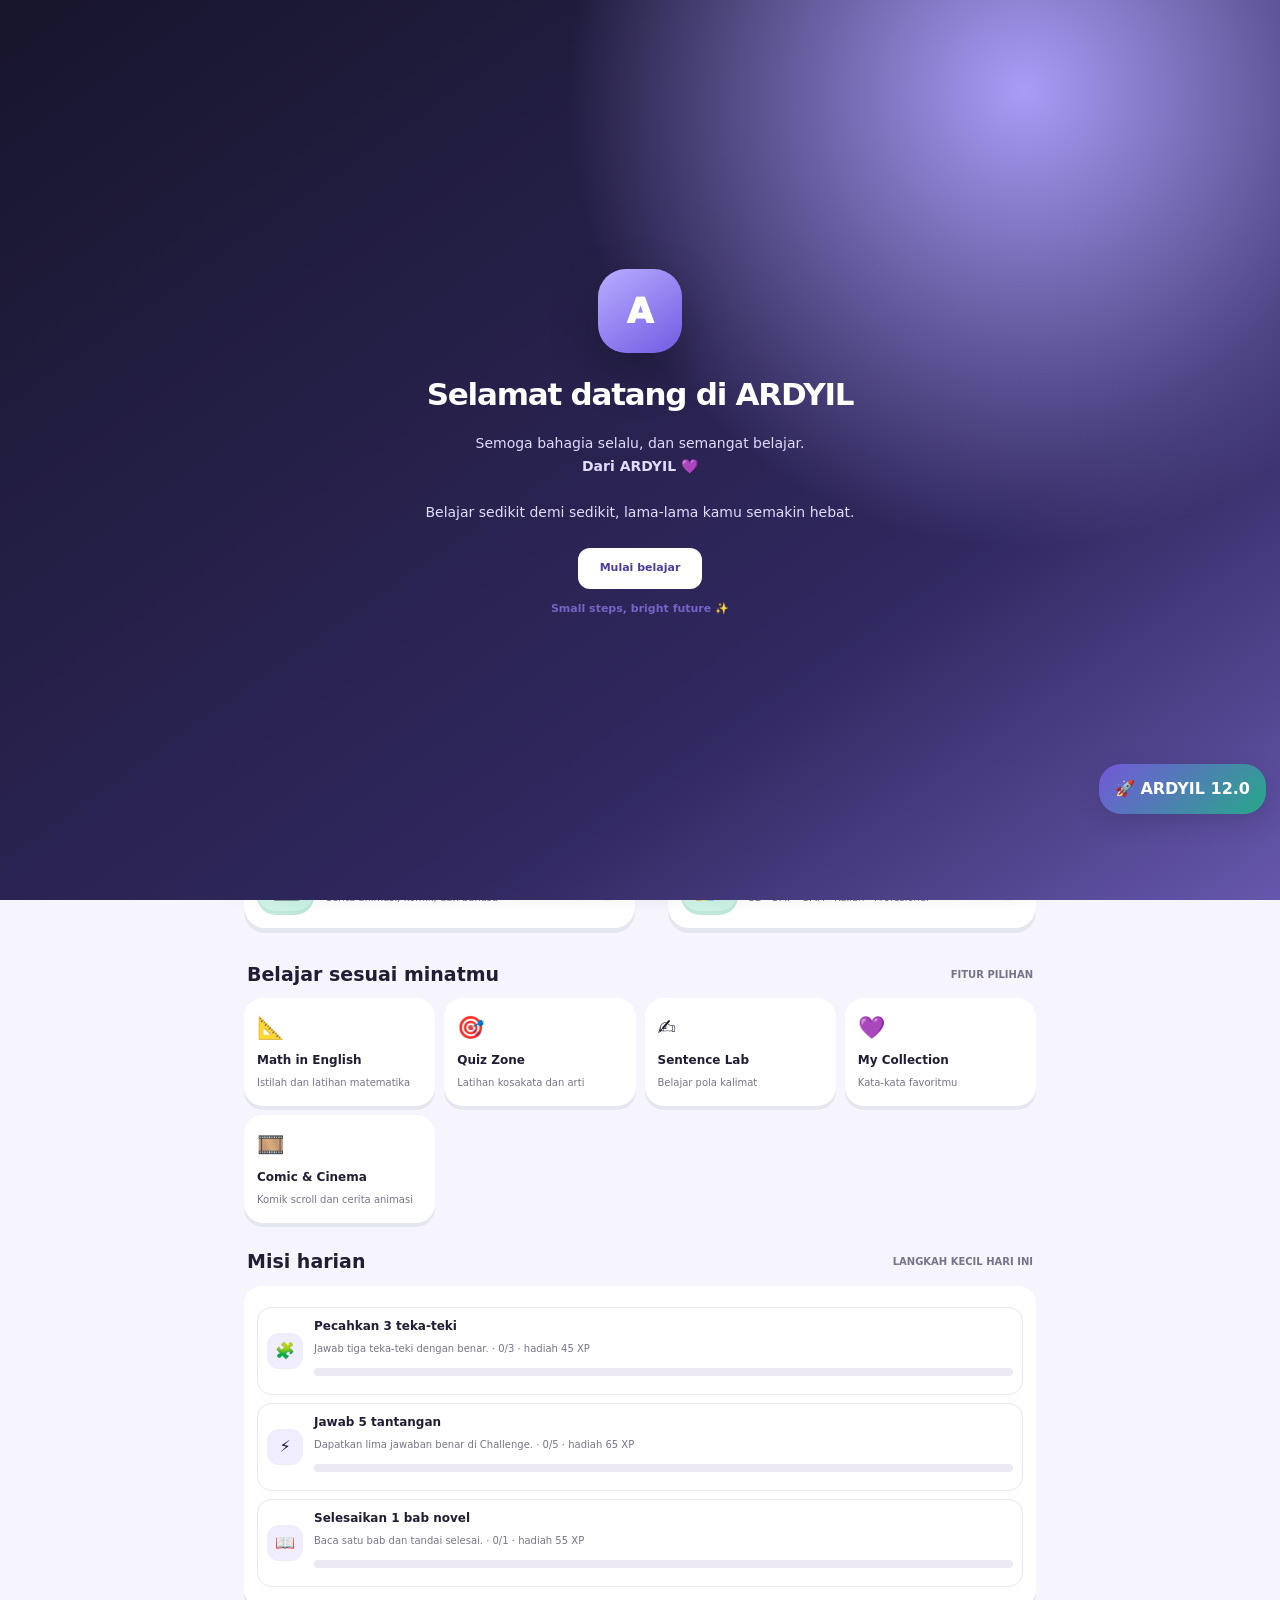
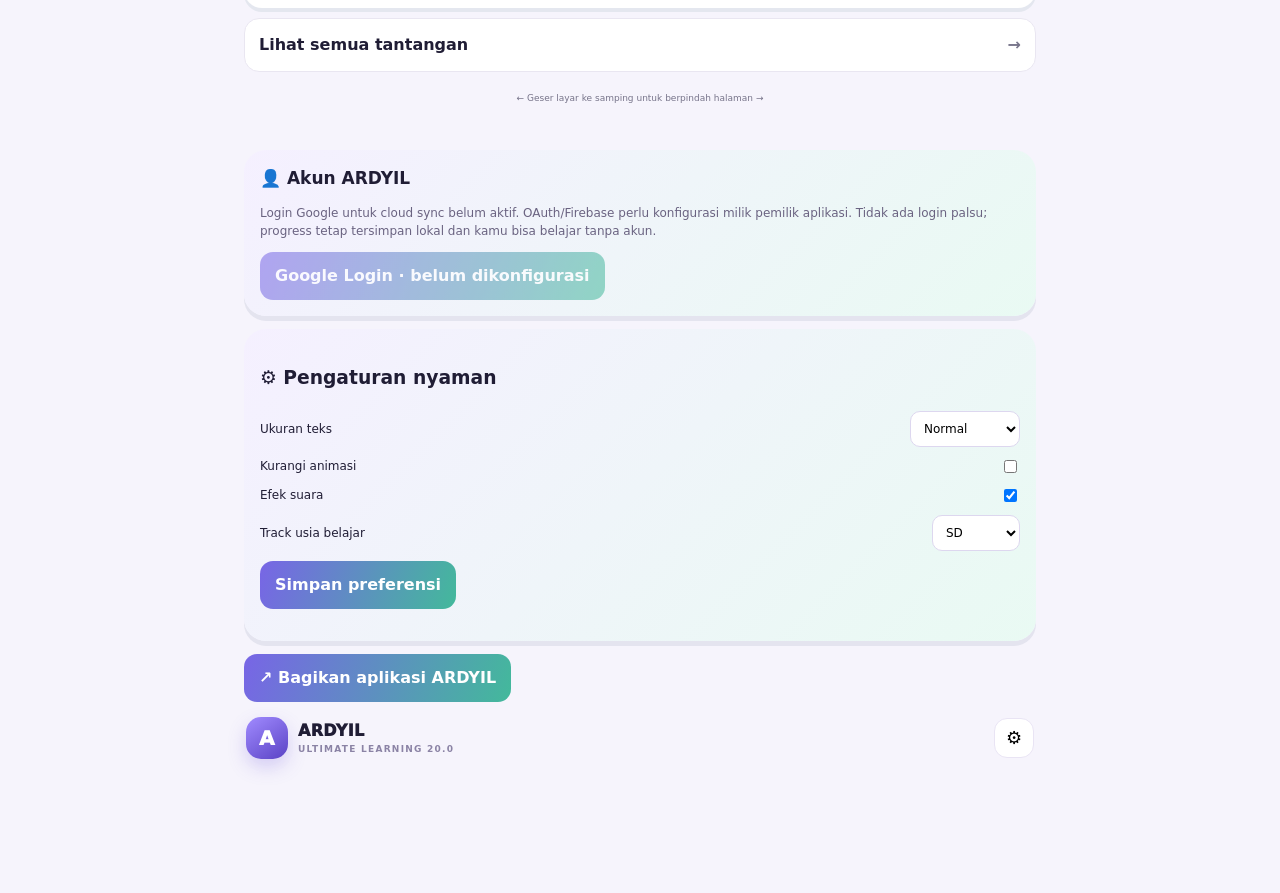
==== index.html @ 48d68d8d "Redesign ARDYIL as unified version 20 dashboard" ====
<!doctype html>
<html lang="id">
<head>
<meta charset="utf-8">
<meta name="viewport" content="width=device-width, initial-scale=1, viewport-fit=cover">
<meta name="theme-color" content="#17152b">
<meta name="description" content="Kamus Inggris-Indonesia offline dengan pencarian pintar, audio, izin mikrofon, terjemahan lokal, kuis, favorit, dan pola kalimat.">
<title>ARDYIL English Dictionary 4.1 — Learn, Play, Explore</title>
<style>
:root{--ink:#201d35;--muted:#77748a;--paper:#f7f6fb;--card:#fff;--line:#e9e6f1;--violet:#6f5be8;--violet2:#927cff;--mint:#49b99b;--rose:#ef8ca6;--navy:#17152b;--soft:#f0edff;--shadow:0 14px 40px rgba(39,31,79,.08);--radius:22px}
*{box-sizing:border-box}html{scroll-behavior:smooth}body{margin:0;background:var(--paper);color:var(--ink);font-family:Inter,ui-sans-serif,system-ui,-apple-system,"Segoe UI",Roboto,Arial,sans-serif;line-height:1.5}button,input,select,textarea{font:inherit}button{cursor:pointer}button:focus-visible,input:focus-visible,select:focus-visible,textarea:focus-visible{outline:3px solid rgba(111,91,232,.25);outline-offset:2px}.shell{max-width:1100px;margin:0 auto;padding:0 18px 48px}.topbar{display:flex;align-items:center;justify-content:space-between;padding:18px 0 15px;gap:12px}.brand{display:flex;align-items:center;gap:11px;min-width:0}.brandmark{width:42px;height:42px;border-radius:15px;background:linear-gradient(145deg,#8d7aff,#5b48d2);color:#fff;display:grid;place-items:center;font-size:21px;font-weight:900;box-shadow:0 8px 20px rgba(111,91,232,.26)}.brandname{font-weight:850;letter-spacing:.02em;font-size:15px}.brandtag{color:var(--muted);font-size:11px;letter-spacing:.08em;text-transform:uppercase}.top-actions{display:flex;align-items:center;gap:8px}.offline-pill{display:flex;align-items:center;gap:7px;border:1px solid #cdebe2;background:#effbf7;color:#287b65;border-radius:99px;padding:7px 10px;font-size:11px;font-weight:750;white-space:nowrap}.dot{width:7px;height:7px;border-radius:50%;background:#43b991;box-shadow:0 0 0 3px rgba(67,185,145,.12)}.iconbtn{width:39px;height:39px;border:1px solid var(--line);background:#fff;border-radius:13px;color:var(--ink);font-size:18px}
.hero{position:relative;overflow:hidden;border-radius:28px;padding:26px 26px 24px;background:radial-gradient(circle at 90% 12%,rgba(170,151,255,.55),transparent 29%),linear-gradient(120deg,#1a1833 0%,#282052 65%,#463a88 100%);color:#fff;box-shadow:0 18px 38px rgba(40,31,88,.16)}.hero:after{content:"Aa";position:absolute;right:5%;bottom:-43px;font-weight:900;font-size:180px;color:rgba(255,255,255,.055);letter-spacing:-.1em;pointer-events:none}.hero-kicker{display:inline-flex;gap:8px;align-items:center;padding:6px 10px;border-radius:99px;border:1px solid rgba(255,255,255,.18);background:rgba(255,255,255,.08);font-size:10px;font-weight:800;letter-spacing:.12em;text-transform:uppercase;color:#e3ddff}.hero h1{font-size:clamp(27px,5vw,42px);line-height:1.12;letter-spacing:-.04em;margin:14px 0 9px;max-width:620px}.hero p{margin:0;color:#d8d4ef;max-width:590px;font-size:14px}.hero-stats{display:flex;flex-wrap:wrap;gap:9px;margin-top:20px;position:relative;z-index:1}.hero-stat{padding:8px 11px;border-radius:12px;background:rgba(255,255,255,.09);border:1px solid rgba(255,255,255,.11);font-size:11px;color:#eeeaff}.hero-stat b{font-size:14px;color:white;margin-right:4px}
.tabs{display:flex;gap:7px;overflow:auto;padding:16px 0 11px;scrollbar-width:none;position:sticky;top:0;background:rgba(247,246,251,.94);backdrop-filter:blur(12px);z-index:5}.tabs::-webkit-scrollbar{display:none}.tab{border:1px solid transparent;border-radius:13px;padding:10px 14px;background:transparent;color:var(--muted);font-size:12px;font-weight:750;white-space:nowrap}.tab.active{background:#fff;color:var(--violet);border-color:var(--line);box-shadow:0 5px 16px rgba(39,31,79,.06)}.tab .tabico{font-size:15px;margin-right:6px}
.panel{display:none}.panel.active{display:block}.search-panel{background:var(--card);border:1px solid var(--line);border-radius:20px;padding:15px;box-shadow:var(--shadow)}.searchbar{display:flex;align-items:center;gap:10px;border:1px solid #ddd8ef;background:#fbfaff;border-radius:15px;padding:0 13px;min-height:54px}.searchbar .magnify{font-size:18px;color:var(--violet)}.searchbar input{flex:1;min-width:0;border:0;background:transparent;outline:0;color:var(--ink);font-size:15px}.searchbar input::placeholder{color:#a6a2b6}.clearbtn{border:0;background:#eeebf8;color:#706b83;border-radius:9px;width:28px;height:28px;font-size:17px}.quick-label{font-size:10px;color:var(--muted);font-weight:800;text-transform:uppercase;letter-spacing:.11em;margin:13px 0 8px}.quickchips{display:flex;flex-wrap:wrap;gap:7px}.quickchip{border:1px solid #e8e3f4;background:#faf9ff;color:#554b82;border-radius:99px;padding:7px 11px;font-size:11px;font-weight:700}.filterline{display:grid;grid-template-columns:1fr 1fr;gap:9px;margin-top:13px}.field{display:flex;flex-direction:column;gap:5px}.field label{font-size:10px;font-weight:800;color:var(--muted);letter-spacing:.08em;text-transform:uppercase}.field select,.field input{width:100%;min-width:0;border:1px solid var(--line);border-radius:12px;padding:10px 11px;background:#fff;color:var(--ink);font-size:12px}.alphabet{display:flex;gap:5px;overflow:auto;padding:13px 0 4px;scrollbar-width:none}.alphabet::-webkit-scrollbar{display:none}.letter{flex:0 0 auto;min-width:29px;height:31px;border:1px solid var(--line);border-radius:9px;background:#fff;color:#77748a;font-size:11px;font-weight:800}.letter.active{background:var(--violet);color:#fff;border-color:var(--violet);box-shadow:0 4px 10px rgba(111,91,232,.2)}.result-head{display:flex;align-items:center;justify-content:space-between;gap:10px;margin:18px 1px 10px}.result-title{font-size:14px;font-weight:850}.result-count{font-size:11px;color:var(--muted);background:#eeedf4;border-radius:99px;padding:5px 9px;white-space:nowrap}.results{display:grid;grid-template-columns:1fr 1fr;gap:11px}.entry{background:var(--card);border:1px solid var(--line);border-radius:18px;padding:15px;box-shadow:0 6px 18px rgba(39,31,79,.035);min-width:0;display:flex;flex-direction:column;gap:9px}.entry-top{display:flex;align-items:flex-start;justify-content:space-between;gap:8px}.entry-en{font-size:16px;font-weight:850;line-height:1.28;letter-spacing:-.02em;overflow-wrap:anywhere}.entry-id{font-size:13px;color:#655f77;line-height:1.45}.entry-tag{font-size:10px;color:#766da0;background:#f1effb;border-radius:7px;padding:4px 7px;width:max-content;max-width:100%;font-weight:750}.entry-actions{display:flex;gap:7px;margin-top:auto;padding-top:4px}.smallbtn{border:1px solid var(--line);background:#fff;color:#5d5870;border-radius:10px;padding:7px 9px;font-size:10px;font-weight:750}.smallbtn.primary{background:var(--soft);color:var(--violet);border-color:#e4defe}.smallbtn.saved{color:#d65b84;background:#fff3f7;border-color:#f6d9e3}.variant-list{display:grid;gap:6px;padding:9px;background:#faf9ff;border-radius:12px}.variant-row{display:flex;align-items:flex-start;justify-content:space-between;gap:8px;font-size:11px}.variant-row span{color:#6d6682;flex:1}.variant-row b{font-weight:750;color:#39334d;display:block}.variant-row button{flex:0 0 auto;border:0;border-radius:8px;padding:5px 7px;color:var(--violet);background:#eeebff;font-size:10px;font-weight:750}.empty{background:#fff;border:1px dashed #d9d4e8;border-radius:18px;padding:26px 18px;text-align:center;color:var(--muted);font-size:13px;grid-column:1/-1}.more-wrap{text-align:center;margin:14px}.morebtn{border:1px solid #ded9ee;background:#fff;color:var(--violet);border-radius:12px;padding:10px 18px;font-size:12px;font-weight:800}
.section-title{font-size:20px;letter-spacing:-.03em;margin:5px 0 5px}.section-sub{font-size:12px;color:var(--muted);margin:0 0 16px}.practice-grid{display:grid;grid-template-columns:1.15fr .85fr;gap:13px}.practice-card,.sidecard,.pattern-card{background:#fff;border:1px solid var(--line);border-radius:20px;padding:18px;box-shadow:var(--shadow)}.practice-card h3,.sidecard h3{font-size:15px;margin:0 0 4px}.practice-card p,.sidecard p{font-size:11px;color:var(--muted);margin:0 0 13px}.practice-input{width:100%;border:1px solid #ddd8ef;border-radius:14px;padding:14px;min-height:120px;resize:vertical;color:var(--ink);background:#fcfbff;font-size:16px;line-height:1.55}.translation-box{margin-top:10px;background:#f1fbf7;border:1px solid #d7f0e7;border-radius:13px;padding:11px 13px}.translation-box small{display:block;color:#548b7b;text-transform:uppercase;font-size:9px;font-weight:850;letter-spacing:.1em;margin-bottom:4px}.translation-box strong{font-size:13px;color:#286a58}.translation-note{font-size:10px;color:#708e85;margin-top:4px}.audio-actions{display:flex;flex-wrap:wrap;gap:8px;margin-top:13px}.actionbtn{border:0;background:#eeeaff;color:#5947ce;border-radius:12px;padding:10px 13px;font-size:11px;font-weight:850}.actionbtn.dark{background:var(--navy);color:#fff}.actionbtn.soft{background:#f4f2f8;color:#625e72}.actionbtn:disabled{opacity:.45;cursor:not-allowed}.rate-control{margin-top:15px}.rate-control label{display:flex;justify-content:space-between;font-size:10px;color:var(--muted);font-weight:750}.rate-control input{width:100%;accent-color:var(--violet)}.sidecard{background:linear-gradient(145deg,#fff,#f5f2ff)}.sidecard .note{font-size:11px;color:#6d6682;line-height:1.55;background:#eeebff;border-radius:12px;padding:11px;margin-top:12px}.record-state{font-size:10px;color:var(--muted);margin-top:9px;min-height:16px}.record-player{width:100%;margin-top:9px;display:none}.record-download{display:none;margin-top:8px;font-size:11px;color:var(--violet);font-weight:800;text-decoration:none}.settings-inline{margin-top:13px;border:1px solid var(--line);border-radius:13px;padding:10px;background:#fff}.settings-inline label{display:block;font-size:10px;color:var(--muted);font-weight:800;margin-bottom:6px}.settings-inline select{width:100%;border:1px solid var(--line);border-radius:10px;padding:9px;background:#fff;font-size:11px;color:var(--ink)}
.fav-toolbar{display:flex;align-items:center;justify-content:space-between;gap:10px;margin-bottom:12px}.fav-toolbar p{color:var(--muted);font-size:11px;margin:0}.fav-clear{border:1px solid #f1d8e2;color:#c85d81;background:#fff5f8;border-radius:10px;padding:8px 10px;font-size:10px;font-weight:800}.patterns{display:grid;grid-template-columns:repeat(2,1fr);gap:11px}.pattern-card{padding:17px}.pattern-number{font-size:10px;color:var(--violet);font-weight:900;letter-spacing:.1em}.pattern-formula{font-size:15px;font-weight:850;margin:7px 0;color:var(--ink)}.pattern-example{font-size:14px;font-weight:750;color:#51449d}.pattern-meaning{font-size:12px;color:#6b657d;margin-top:4px}.pattern-hint{font-size:10px;color:#9a95a8;margin-top:9px}.pattern-actions{display:flex;gap:7px;flex-wrap:wrap;margin-top:12px}
.footer{border-top:1px solid var(--line);margin-top:28px;padding:17px 2px 0;display:flex;justify-content:space-between;gap:15px;color:#9691a5;font-size:10px}.footer b{color:#6f6888;letter-spacing:.08em}.modal-back{position:fixed;inset:0;background:rgba(20,18,40,.52);display:none;align-items:flex-end;justify-content:center;padding:15px;z-index:20}.modal-back.show{display:flex}.modal{width:min(500px,100%);background:#fff;border-radius:22px;padding:20px;box-shadow:0 20px 70px rgba(0,0,0,.25)}.modal-head{display:flex;justify-content:space-between;align-items:center;margin-bottom:12px}.modal h3{margin:0;font-size:16px}.modal p{font-size:11px;color:var(--muted);margin:0 0 12px}.modal .field{margin-top:12px}.modal .field select{padding:12px}.modal-close{border:0;background:#f2f0f8;border-radius:9px;width:31px;height:31px;font-size:17px;color:#615b73}.modal-note{background:#f5f3ff;border-radius:12px;padding:12px;margin-top:13px;color:#6c6489;font-size:10px;line-height:1.55}.toast{position:fixed;left:50%;bottom:18px;transform:translate(-50%,20px);opacity:0;pointer-events:none;background:#24213b;color:#fff;border-radius:99px;padding:10px 15px;font-size:11px;font-weight:750;z-index:50;transition:.22s;max-width:90%;text-align:center}.toast.show{opacity:1;transform:translate(-50%,0)}
@media(max-width:720px){.shell{padding:0 13px 34px}.topbar{padding-top:13px}.brandmark{width:38px;height:38px}.hero{padding:22px 19px;border-radius:23px}.hero p{font-size:12px}.hero-stat{font-size:10px}.tabs{margin:0 -2px}.tab{padding:9px 11px}.results{grid-template-columns:1fr}.entry{padding:14px}.practice-grid{grid-template-columns:1fr}.patterns{grid-template-columns:1fr}.filterline{grid-template-columns:1fr 1fr}.section-title{font-size:19px}.footer{flex-direction:column;gap:5px}}
@media(min-width:900px){.hero{padding:32px 34px}.results{grid-template-columns:repeat(3,1fr)}.entry{min-height:205px}}
</style>

<style>
:root{--violet:#7057e8;--mint:#3cae91;--rose:#e783a4}
body{background:radial-gradient(ellipse at 4% 8%,rgba(174,159,255,.10),transparent 28%),radial-gradient(ellipse at 96% 40%,rgba(103,218,190,.08),transparent 24%),var(--paper)}
.hero{animation:heroFloat 8s ease-in-out infinite alternate}
@keyframes heroFloat{from{background-position:0 0}to{background-position:100% 60%}}
.entry,.practice-card,.sidecard,.search-panel,.quiz-box{animation:riseIn .32s ease both}
@keyframes riseIn{from{opacity:0;transform:translateY(7px)}to{opacity:1;transform:translateY(0)}}
.entry{transition:transform .18s ease,box-shadow .18s ease,border-color .18s ease}.entry:active{transform:scale(.99)}
.quickchip:active,.actionbtn:active,.tab:active{transform:scale(.97)}
.mic-permission{padding:12px;border:1px solid #e6e0f5;background:linear-gradient(135deg,#fbfaff,#f3f0ff);border-radius:15px;margin-top:11px}
.mic-top{display:flex;align-items:center;gap:10px}.mic-icon{width:38px;height:38px;display:grid;place-items:center;border-radius:13px;background:#e9e3ff;font-size:20px}.mic-top b{display:block;font-size:12px}.mic-top small{display:block;color:var(--muted);font-size:10px;margin-top:2px}
.mic-help{margin-top:10px;padding:11px;border-radius:12px;background:#fff6ed;border:1px solid #f4dfc8;color:#80542b;font-size:11px;line-height:1.55}.mic-help[hidden]{display:none}.mic-help ol{margin:6px 0 0;padding-left:18px}
.checkline{display:flex!important;align-items:center;gap:8px;margin-top:10px!important;font-size:10px!important;color:#625b77!important;font-weight:700!important}.checkline input{accent-color:var(--violet)}
.search-fallback{grid-column:1/-1;border:1px dashed #d8d0ee;background:linear-gradient(135deg,#fff,#f7f4ff);border-radius:18px;padding:18px;box-shadow:var(--shadow)}.search-fallback h3{margin:0 0 5px;font-size:16px}.search-fallback p{margin:0 0 12px;color:var(--muted);font-size:12px}.custom-meaning{display:flex;gap:8px;flex-wrap:wrap}.custom-meaning input{flex:1;min-width:160px;border:1px solid #ddd8ef;border-radius:11px;padding:10px 12px;background:white;color:var(--ink)}
.match-note{font-size:10px;color:#6f6890;background:#f3f0ff;padding:7px 9px;border-radius:9px}.entry-alias{font-size:10px;color:#8a849d}
.quiz-wrap{max-width:720px;margin:0 auto}.quiz-box{background:white;border:1px solid var(--line);border-radius:22px;padding:20px;box-shadow:var(--shadow)}.quiz-top{display:flex;align-items:center;justify-content:space-between;gap:8px}.quiz-badge{font-size:10px;font-weight:850;color:#6b58d9;background:#f0edff;border-radius:99px;padding:7px 10px}.quiz-progress{height:7px;background:#eeebf4;border-radius:99px;overflow:hidden;margin:14px 0 20px}.quiz-progress span{display:block;height:100%;width:0;background:linear-gradient(90deg,#725de9,#5bc7a9);border-radius:99px;transition:width .3s}.quiz-question{font-size:clamp(23px,5vw,34px);font-weight:900;letter-spacing:-.04em;margin:8px 0}.quiz-sub{font-size:12px;color:var(--muted)}.quiz-options{display:grid;grid-template-columns:1fr 1fr;gap:9px;margin-top:18px}.quiz-option{border:1px solid var(--line);background:#fbfaff;border-radius:13px;padding:13px;text-align:left;font-size:12px;font-weight:750;color:var(--ink);min-height:50px}.quiz-option.correct{background:#eaf9f3;border-color:#85d5b7;color:#236d55}.quiz-option.wrong{background:#fff0f3;border-color:#f0a2b4;color:#9c3d58}.quiz-option:disabled{cursor:default;opacity:1}.quiz-feedback{margin-top:13px;padding:11px 12px;border-radius:12px;background:#f2f9f6;color:#356f5d;font-size:12px;min-height:20px}.quiz-actions{display:flex;justify-content:space-between;gap:8px;margin-top:15px}.quiz-score{font-size:40px;font-weight:900;letter-spacing:-.05em;color:var(--violet)}
@media(max-width:700px){.results{grid-template-columns:1fr}.practice-grid{grid-template-columns:1fr}.quiz-options{grid-template-columns:1fr}.hero{padding:23px 20px}.shell{padding-left:13px;padding-right:13px}}
@media(prefers-reduced-motion:reduce){*,*::before,*::after{animation-duration:.01ms!important;animation-iteration-count:1!important;scroll-behavior:auto!important;transition-duration:.01ms!important}}
</style>

</head>
<body>
<div class="shell">
<header class="topbar">
 <div class="brand"><div class="brandmark">A</div><div><div class="brandname">ARDYIL ENGLISH DICTIONARY</div><div class="brandtag">Learn • Listen • Speak</div></div></div>
 <div class="top-actions"><span class="offline-pill"><i class="dot"></i> DATA OFFLINE</span><button class="iconbtn" id="openSettings" aria-label="Pengaturan audio" title="Pengaturan audio">⚙</button></div>
</header>
<section class="hero">
 <div class="hero-kicker">✦ Kamus Inggris – Indonesia</div>
 <h1>Dari tahu arti,<br> sampai berani bicara.</h1>
 <p>Cari kosakata, pahami terjemahannya, dengarkan pelafalannya, lalu latih kalimat dengan suara yang bisa kamu pilih.</p>
 <div class="hero-stats"><span class="hero-stat"><b>4.000</b> entri</span><span class="hero-stat"><b>40</b> kategori</span><span class="hero-stat"><b>A–Z</b> pencarian</span><span class="hero-stat"><b>🔊</b> audio pelafalan</span></div>
</section>
<nav class="tabs" aria-label="Navigasi aplikasi">
 <button class="tab active" data-tab="dictionary"><span class="tabico">⌕</span>Kamus</button>
 <button class="tab" data-tab="practice"><span class="tabico">🎙</span>Latihan Bicara</button>
 <button class="tab" data-tab="favorites"><span class="tabico">♡</span>Favorit</button>
 <button class="tab" data-tab="quiz"><span class="tabico">✦</span>Kuis</button>
 <button class="tab" data-tab="patterns"><span class="tabico">▦</span>Pola Kalimat</button>
</nav>
<main>

<style id="ardyil20-unified-style">
:root{--v20-bg:#f6f4fc;--v20-ink:#211d39;--v20-muted:#77718e;--v20-violet:#7058dc;--v20-line:#e9e4f4}
html,body{background:var(--v20-bg)!important}
body{padding-bottom:86px!important}
.shell{max-width:820px!important;padding:0 14px 35px!important}
.shell>.topbar,.shell>.hero,.shell>nav.tabs,.shell>.footer{display:none!important}
#ardyil20-header{display:flex;align-items:center;justify-content:space-between;padding:15px 2px 13px;position:sticky;top:0;z-index:15;background:rgba(246,244,252,.94);backdrop-filter:blur(14px)}
.v20-brand{display:flex;align-items:center;gap:10px;font-weight:950;letter-spacing:.02em}
.v20-logo{height:42px;width:42px;border-radius:15px;display:grid;place-items:center;color:white;font-size:20px;background:linear-gradient(145deg,#a18bff,#5a43c5);box-shadow:0 8px 18px #7058dc40}
.v20-tag{font-size:9px;letter-spacing:.14em;color:#8b83a5;font-weight:850}
.v20-icon{border:1px solid var(--v20-line);background:#fff;border-radius:13px;width:40px;height:40px;font-size:18px}
#v20-home,#v20-academy,#v20-profile{display:none}
.v20-welcome{border-radius:25px;padding:23px 21px;color:white;background:radial-gradient(circle at 90% 5%,#aa96ff88,transparent 34%),linear-gradient(125deg,#1d1939,#493b91);box-shadow:0 16px 35px #30245e24;overflow:hidden;position:relative}
.v20-eyebrow{font-size:10px;font-weight:850;letter-spacing:.14em;color:#ded6ff}
.v20-welcome h1{font-size:29px;line-height:1.13;margin:10px 0 8px;letter-spacing:-.04em}
.v20-welcome p{font-size:12px;color:#e0dcf5;margin:0;max-width:330px}
.v20-stats{display:flex;gap:8px;margin-top:17px;flex-wrap:wrap}
.v20-stat{border:1px solid #ffffff25;background:#ffffff13;border-radius:12px;padding:8px 10px;font-size:10px}
.v20-stat b{display:block;font-size:16px;color:white}
.v20-section-head{display:flex;align-items:end;justify-content:space-between;gap:8px;margin:22px 2px 10px}
.v20-section-head h2{font-size:17px;margin:0;letter-spacing:-.025em}
.v20-section-head span{font-size:10px;color:var(--v20-muted)}
.v20-grid{display:grid;grid-template-columns:repeat(2,minmax(0,1fr));gap:10px}
.v20-tile{border:1px solid var(--v20-line);border-radius:18px;background:#fff;padding:15px 13px;text-align:left;min-height:105px;box-shadow:0 6px 16px #33265b08;color:var(--v20-ink);display:flex;flex-direction:column;gap:5px}
.v20-tile:active{transform:scale(.98)}
.v20-tile .ico{font-size:25px}
.v20-tile b{font-size:12px}
.v20-tile small{font-size:10px;color:var(--v20-muted)}
.v20-wide{border-radius:19px;background:#fff;border:1px solid var(--v20-line);padding:15px;margin-top:11px}
.v20-wide h3{font-size:13px;margin:0 0 5px}
.v20-wide p{font-size:11px;color:var(--v20-muted);margin:0}
#v20-academy .v20-grid{margin-bottom:18px}
.v20-module-back{display:none;border:0;border-radius:12px;background:#ebe7fa;color:#5847a4;padding:9px 12px;font-size:11px;font-weight:800;margin:7px 0 12px}
#v20-module-title{font-size:21px;margin:5px 0}
#v20-module-sub{font-size:11px;color:var(--v20-muted);margin:0 0 13px}
#v20-profile .v20-profile-card{background:linear-gradient(130deg,#211b43,#5849a5);color:#fff;padding:20px;border-radius:22px}
#v20-profile .v20-profile-card p{font-size:11px;color:#ded9f5}
.v20-profile-metrics{display:grid;grid-template-columns:repeat(2,1fr);gap:9px;margin-top:12px}
.v20-profile-metrics div{background:#ffffff16;border-radius:12px;padding:11px}
.v20-profile-metrics b{font-size:20px;display:block}
.v20-profile-metrics span{font-size:10px;color:#ded9f5}
#v20-bottom-nav{position:fixed;z-index:30;left:50%;transform:translateX(-50%);bottom:0;width:min(820px,100%);display:grid;grid-template-columns:repeat(5,1fr);padding:8px 7px calc(8px + env(safe-area-inset-bottom));background:#fff;border-top:1px solid var(--v20-line);box-shadow:0 -8px 24px #2a205310}
.v20-nav-btn{border:0;background:transparent;color:#918ba4;display:flex;align-items:center;justify-content:center;flex-direction:column;gap:2px;padding:5px 2px;font-size:9px;font-weight:800}
.v20-nav-btn span{font-size:20px;line-height:1.2}
.v20-nav-btn.active{color:#624bc8}
#ardyil12-universe{display:none}
#ardyil12-universe .a12-tabs{display:none!important}
.a12-panel{display:none!important}
.a12-panel.active{display:block!important}
#v20-module-stage{display:none}
#v20-module-stage.active{display:block}
#v20-module-stage .a12-panel{display:none!important}
#v20-module-stage .a12-panel.active{display:block!important}
#v20-module-stage .a12-card{box-shadow:0 7px 22px #30245e0c;border-color:var(--v20-line)}
#v20-module-stage .a12-choice{min-height:43px}
#panel-dictionary,#panel-practice,#panel-favorites,#panel-quiz,#panel-patterns{display:none!important}
#panel-dictionary.v20-show,#panel-practice.v20-show,#panel-favorites.v20-show,#panel-quiz.v20-show,#panel-patterns.v20-show{display:block!important}
#v20-academy .v20-tile{min-height:91px}
@media(min-width:700px){.v20-grid{grid-template-columns:repeat(3,minmax(0,1fr))}.v20-welcome{padding:28px}.v20-welcome h1{font-size:35px}}
@media(prefers-reduced-motion:reduce){#v20-bottom-nav *,#v20-home *{animation:none!important;transition:none!important}}
</style>
<header id="ardyil20-header">
 <div class="v20-brand"><div class="v20-logo">A</div><div>ARDYIL <div class="v20-tag">ULTIMATE LEARNING 20.0</div></div></div>
 <button class="v20-icon" id="v20-settings" aria-label="Pengaturan">⚙️</button>
</header>
<section id="v20-home">
 <div class="v20-welcome">
  <div class="v20-eyebrow">✦ YOUR ENGLISH JOURNEY STARTS HERE</div>
  <h1>Belajar lebih jauh.<br>Berani bicara.</h1>
  <p>Satu tempat untuk kamus, latihan, cerita, dan petualangan bahasa Inggris.</p>
  <div class="v20-stats"><div class="v20-stat"><b id="v20-home-xp">0 XP</b>Total XP</div><div class="v20-stat"><b id="v20-home-words">0</b>Kata ditinjau</div><div class="v20-stat"><b>20.0</b>Versi</div></div>
 </div>
 <div class="v20-section-head"><h2>Mulai belajar</h2><span>Semua dalam satu aplikasi</span></div>
 <div class="v20-grid">
  <button class="v20-tile" data-v20-go="dictionary"><span class="ico">📖</span><b>Kamus Pintar</b><small>Arti, frasa, dan pencarian</small></button>
  <button class="v20-tile" data-v20-go="speak"><span class="ico">🎙️</span><b>Speaking Lab</b><small>Dengarkan dan rekam suara</small></button>
  <button class="v20-tile" data-v20-go="academy"><span class="ico">🎓</span><b>Learning Academy</b><small>Grammar, listening, writing</small></button>
  <button class="v20-tile" data-v20-go="game"><span class="ico">🎮</span><b>Quiz & Adventure</b><small>Tantangan dan misi belajar</small></button>
  <button class="v20-tile" data-v20-go="stories"><span class="ico">📚</span><b>Stories & Comics</b><small>Komik dan cerita ARDYIL</small></button>
  <button class="v20-tile" data-v20-go="profile"><span class="ico">🏆</span><b>My Progress</b><small>XP dan pencapaianmu</small></button>
 </div>
 <div class="v20-wide"><h3>✨ Lanjutkan perjalananmu</h3><p>Latihan singkat setiap hari membantu membangun kebiasaan. Buka Academy untuk memilih materi berikutnya.</p></div>
</section>
<section id="v20-academy">
 <div class="v20-section-head"><h2>Learning Academy</h2><span>Latihan terpadu</span></div>
 <div class="v20-grid">
  <button class="v20-tile" data-v20-module="placement"><span class="ico">🎯</span><b>Tes kemampuan</b><small>Perkirakan level awal</small></button>
  <button class="v20-tile" data-v20-module="vocab"><span class="ico">🧠</span><b>Smart Vocabulary</b><small>Review kata dan arti</small></button>
  <button class="v20-tile" data-v20-module="grammar"><span class="ico">✍️</span><b>Grammar Academy</b><small>Latihan tata bahasa</small></button>
  <button class="v20-tile" data-v20-module="listen"><span class="ico">🎧</span><b>Listening Lab</b><small>Dengarkan dan pahami</small></button>
  <button class="v20-tile" data-v20-module="write"><span class="ico">📝</span><b>Writing Workshop</b><small>Latihan menulis</small></button>
  <button class="v20-tile" data-v20-module="tutor"><span class="ico">💬</span><b>Tutor Practice</b><small>Dialog terpandu offline</small></button>
 </div>
 <button class="v20-tile" style="width:100%;min-height:76px" data-v20-go="game"><span class="ico">🏅</span><b>Kuis dan tantangan</b><small>Uji kosakata dan pola kalimat</small></button>
</section>
<section id="v20-profile">
 <div class="v20-profile-card">
  <div class="v20-eyebrow">ARDYIL LEARNER PROFILE</div><h2 style="margin:8px 0">Perjalanan belajarmu</h2><p>Statistik belajar tersimpan di perangkat ini.</p>
  <div class="v20-profile-metrics"><div><b id="v20-profile-xp">0</b><span>Total XP</span></div><div><b id="v20-profile-correct">0</b><span>Jawaban benar</span></div><div><b id="v20-profile-reviewed">0</b><span>Kata ditinjau</span></div><div><b id="v20-profile-lessons">0</b><span>Latihan selesai</span></div></div>
 </div>
 <div class="v20-wide"><h3>Pengaturan akun</h3><p>Login Google dan sinkronisasi cloud belum diaktifkan. Data progres versi ini disimpan lokal di perangkat.</p></div>
 <div class="v20-wide"><h3>Privasi</h3><p>Rekaman mikrofon tetap menggunakan jalur audio lokal yang sudah ada. Periksa izin mikrofon dari pengaturan Android.</p></div>
</section>
<section id="v20-module-stage">
 <button class="v20-module-back" id="v20-module-back">← Kembali ke Academy</button>
 <h2 id="v20-module-title">Materi belajar</h2><p id="v20-module-sub">Latihan ARDYIL</p>
</section>
<nav id="v20-bottom-nav" aria-label="Navigasi utama ARDYIL 20">
 <button class="v20-nav-btn active" data-v20-nav="home"><span>⌂</span>Home</button>
 <button class="v20-nav-btn" data-v20-nav="dictionary"><span>⌕</span>Kamus</button>
 <button class="v20-nav-btn" data-v20-nav="academy"><span>🎓</span>Learn</button>
 <button class="v20-nav-btn" data-v20-nav="stories"><span>📖</span>Explore</button>
 <button class="v20-nav-btn" data-v20-nav="profile"><span>◉</span>Profil</button>
</nav>
<script id="ardyil20-unified-engine">
(()=>{
'use strict';
const $=id=>document.getElementById(id);
const home=$('v20-home'),academy=$('v20-academy'),profile=$('v20-profile'),stage=$('v20-module-stage');
const legacy=['panel-dictionary','panel-practice','panel-favorites','panel-quiz','panel-patterns'].map($);
const a12=['placement','vocab','grammar','listen','write','tutor','progress'];
function hideAll(){[home,academy,profile,stage,...legacy].forEach(x=>{if(x)x.style.display='none';});document.querySelectorAll('.a12-panel').forEach(x=>x.classList.remove('active'));document.querySelectorAll('[data-v20-nav]').forEach(x=>x.classList.remove('active'));$('ardyil12-universe').style.display='none';}
function navActive(name){const b=document.querySelector('[data-v20-nav="'+name+'"]');if(b)b.classList.add('active');}
function show(name){hideAll();if(name==='home'){home.style.display='block';navActive('home');}
else if(name==='dictionary'){const x=$('panel-dictionary');x.style.display='block';x.classList.add('v20-show');navActive('dictionary');}
else if(name==='speak'){const x=$('panel-practice');x.style.display='block';x.classList.add('v20-show');navActive('academy');}
else if(name==='academy'){academy.style.display='block';navActive('academy');}
else if(name==='profile'){profile.style.display='block';navActive('profile');refreshStats();}
else if(name==='game'){const x=$('panel-quiz');x.style.display='block';x.classList.add('v20-show');navActive('academy');}
else if(name==='stories'){navActive('stories');const launch=$('ardyil79-launch');if(launch)launch.click();else{home.style.display='block';}}
}
function module(name){hideAll();stage.style.display='block';stage.classList.add('active');$('v20-module-back').style.display='inline-block';$('v20-module-title').textContent=({placement:'Tes kemampuan awal',vocab:'Smart Vocabulary',grammar:'Grammar Academy',listen:'Listening Lab',write:'Writing Workshop',tutor:'Tutor Practice',progress:'Learning Progress'})[name]||'Materi belajar';$('v20-module-sub').textContent='ARDYIL 20.0 · Belajar dalam satu pengalaman terpadu';const panel=$('a12-'+name);if(panel)panel.classList.add('active');$('ardyil12-universe').style.display='block';navActive('academy');refreshStats();}
function refreshStats(){let s={};try{s=JSON.parse(localStorage.getItem('ardyil12-progress-v1')||'{}');}catch(e){};const xp=s.xp||0;['v20-home-xp','v20-profile-xp'].forEach(id=>$(id).textContent=id==='v20-home-xp'?xp+' XP':xp);$('v20-home-words').textContent=s.reviewed||0;$('v20-profile-correct').textContent=s.correct||0;$('v20-profile-reviewed').textContent=s.reviewed||0;$('v20-profile-lessons').textContent=s.lessons||0;}
document.querySelectorAll('[data-v20-nav]').forEach(b=>b.addEventListener('click',()=>show(b.dataset.v20Nav)));
document.querySelectorAll('[data-v20-go]').forEach(b=>b.addEventListener('click',()=>show(b.dataset.v20Go)));
document.querySelectorAll('[data-v20-module]').forEach(b=>b.addEventListener('click',()=>module(b.dataset.v20Module)));
$('v20-module-back').onclick=()=>show('academy');
$('v20-settings').onclick=()=>{const x=$('openSettings');if(x)x.click();};
const oldTabs=document.querySelectorAll('[data-tab]');
oldTabs.forEach(b=>b.addEventListener('click',()=>{const map={dictionary:'dictionary',practice:'speak',favorites:'dictionary',quiz:'game',patterns:'game'};show(map[b.dataset.tab]||'home');}));
const observer=new MutationObserver(refreshStats);const xpEl=$('a12-xp');if(xpEl)observer.observe(xpEl,{childList:true,subtree:true,characterData:true});
show('home');
})();
</script>


<section class="panel active" id="panel-dictionary">
 <div class="search-panel">
  <div class="searchbar"><span class="magnify">⌕</span><input id="searchInput" type="search" placeholder="Cari satu kata atau frasa: kangen, oalah gitu, better…" autocomplete="off"><button id="clearSearch" class="clearbtn" title="Hapus pencarian">×</button></div>
  <div class="quick-label">Coba cari ungkapan ini</div>
  <div class="quickchips" id="quickchips">
   <button class="quickchip" data-query="should">should · sebaiknya</button>
   <button class="quickchip" data-query="better">better · lebih baik</button>
   <button class="quickchip" data-query="apparently">apparently · sepertinya</button>
   <button class="quickchip" data-query="really">really · sungguh</button>
   <button class="quickchip" data-query="Wow!">Wow! · wah!</button>
   <button class="quickchip" data-query="kangen">kangen · I miss you</button>
   <button class="quickchip" data-query="oalah gituh">oalah gituh · Oh, I see</button>
  </div>
  <div class="filterline">
   <div class="field"><label for="categoryFilter">Kategori</label><select id="categoryFilter"><option value="">Semua kategori</option></select></div>
   <div class="field"><label for="sortFilter">Urutkan</label><select id="sortFilter"><option value="relevance">Paling sesuai</option><option value="az">A – Z</option><option value="za">Z – A</option></select></div>
  </div>
 </div>
 <div class="alphabet" id="alphabet" aria-label="Filter huruf"></div>
 <div class="result-head"><div class="result-title" id="resultTitle">Mulai dari satu kata</div><div class="result-count" id="resultCount">4.000 entri tersimpan</div></div>
 <div id="results" class="results"><div class="empty">Ketik kata dalam bahasa Inggris atau Indonesia untuk mulai mencari.<br><br><b>Contoh:</b> better, should, sebaiknya, atau percaya diri.</div></div>
 <div class="more-wrap" id="moreWrap" hidden><button class="morebtn" id="showMore">Tampilkan lebih banyak</button></div>
</section>
<section class="panel" id="panel-practice">
 <h2 class="section-title">Latihan bicara</h2><p class="section-sub">Dengarkan contoh, ikuti ritmenya, rekam suara sendiri, lalu bandingkan.</p>
 <div class="practice-grid">
  <div class="practice-card">
   <h3>Kalimat yang ingin kamu latih</h3><p>Masukkan kalimat sendiri atau kirim kata/frasa dari tab Kamus.</p>
   <textarea class="practice-input" id="practiceInput" spellcheck="false">I must be able to learn English now.</textarea>
   <div class="translation-box"><small>Terjemahan Bahasa Indonesia</small><strong id="practiceTranslation">Saya harus bisa belajar bahasa Inggris sekarang.</strong><div class="translation-note" id="translationNote">Terjemahan contoh latihan.</div></div>
   <div class="audio-actions"><button class="actionbtn dark" id="speakPractice">▶ Dengarkan</button><button class="actionbtn" id="speakSlow">🐢 Lebih pelan</button><button class="actionbtn soft" id="repeatPractice">↻ Ulangi 2×</button><button class="actionbtn soft" id="stopSpeech">■ Berhenti</button></div>
   <div class="rate-control"><label for="practiceRate"><span>Kecepatan bicara</span><b id="rateValue">0.85×</b></label><input id="practiceRate" type="range" min="0.55" max="1.15" step="0.05" value="0.85"></div>
  </div>
  <div class="sidecard">
   <h3>Rekam dan bandingkan</h3><p>Setelah mendengar contoh, rekam suaramu sendiri dan putar kembali.</p>
   <div class="mic-permission">
    <div class="mic-top"><span class="mic-icon">🎙️</span><div><b>Izin mikrofon perangkat</b><small id="micStatus">Periksa dukungan mikrofon browser.</small></div></div>
    <div class="audio-actions"><button class="actionbtn" id="grantMic">🔐 Tes & izinkan mikrofon</button><button class="actionbtn dark" id="startRecord">● Mulai rekam</button><button class="actionbtn soft" id="stopRecord" disabled>■ Hentikan</button></div>
    <div class="mic-help" id="micHelp" hidden></div>
   </div>
   <div class="record-state" id="recordState">Rekaman hanya diproses di perangkat ini dan tidak dikirim ke server.</div>
   <audio id="recordPlayer" class="record-player" controls></audio>
   <a id="downloadRecord" class="record-download" download="latihan-pengucapan.webm">↓ Simpan rekaman</a>
   <div class="settings-inline"><label for="practiceVoice">Suara yang digunakan</label><select id="practiceVoice"><option value="">Suara English bawaan perangkat</option></select>
    <label class="checkline"><input type="checkbox" id="offlineVoiceOnly" checked> Prioritaskan suara yang tersedia offline</label>
   </div>
   <div class="note">Tips: dengarkan satu kali, tirukan dengan suara lantang, lalu rekam. Pilih suara bertanda <b>Offline</b>. Audio mengikuti mesin Text-to-Speech HP; aplikasi tidak mengunduh suara dari internet.</div>
  </div>
 </div>
</section>
<section class="panel" id="panel-favorites">
 <h2 class="section-title">Kosakata favorit</h2><p class="section-sub">Simpan kata dan kalimat penting agar mudah dilatih kembali.</p>
 <div class="fav-toolbar"><p id="favCount">Belum ada kata tersimpan.</p><button class="fav-clear" id="clearFavorites">Hapus semua favorit</button></div>
 <div class="results" id="favoriteResults"><div class="empty">Tekan tombol ♡ pada entri kamus untuk menyimpannya di sini.</div></div>
</section>
<section class="panel" id="panel-quiz">
 <h2 class="section-title">Kuis pintar 5 soal</h2><p class="section-sub">Latih ingatan dengan kosakata yang tersimpan di perangkat. Nilai terbaik disimpan secara lokal.</p>
 <div class="quiz-wrap" id="quizWrap"></div>
</section>
<section class="panel" id="panel-patterns">
 <h2 class="section-title">Pola kalimat siap pakai</h2><p class="section-sub">Gunakan satu kerangka, lalu ganti bagian akhirnya untuk membuat kalimat baru.</p>
 <div class="patterns" id="patternsList"></div>
</section>
</main>
<footer class="footer"><span><b>ARDYIL KOMPETEN</b> · Kamus pribadi Inggris–Indonesia</span><span>4.000+ entri lokal · Pencarian & latihan offline</span></footer>
</div>
<div class="modal-back" id="settingsModal" role="dialog" aria-modal="true" aria-labelledby="settingsTitle">
 <div class="modal"><div class="modal-head"><h3 id="settingsTitle">Pengaturan suara</h3><button class="modal-close" id="closeSettings" aria-label="Tutup">×</button></div>
 <p>Pilih aksen, suara, dan kecepatan yang nyaman untuk latihan.</p>
 <div class="field"><label for="accentSelect">Aksen bahasa Inggris</label><select id="accentSelect"><option value="en-US">English – United States</option><option value="en-GB">English – United Kingdom</option><option value="en-AU">English – Australia</option></select></div>
 <div class="field"><label for="settingsVoice">Voice / suara</label><select id="settingsVoice"><option value="">Suara English bawaan perangkat</option></select></div>
 <div class="field"><label for="settingsRate">Kecepatan</label><input id="settingsRate" type="range" min="0.55" max="1.15" step="0.05" value="0.85"></div>
 <div class="modal-note"><b>Catatan audio offline:</b> aplikasi dan kamus ini bekerja tanpa internet. Audio menggunakan suara Text-to-Speech yang tersedia di HP/browser. Untuk mendengar secara offline, unduh paket suara English di pengaturan Text-to-Speech Android, lalu pilih suara yang bertanda “Offline” di aplikasi.</div>
 </div>
</div>
<div class="toast" id="toast" role="status" aria-live="polite"></div>
<script type="application/json" id="dictionaryData">[{"en":"good","id":"baik","category":"Adjectives","letter":"A","variants":[],"page":4},{"en":"bad","id":"buruk","category":"Adjectives","letter":"A","variants":[],"page":4},{"en":"great","id":"hebat","category":"Adjectives","letter":"A","variants":[],"page":4},{"en":"excellent","id":"sangat baik","category":"Adjectives","letter":"A","variants":[],"page":4},{"en":"amazing","id":"menakjubkan","category":"Adjectives","letter":"A","variants":[],"page":4},{"en":"wonderful","id":"luar biasa","category":"Adjectives","letter":"A","variants":[],"page":4},{"en":"beautiful","id":"indah / cantik","category":"Adjectives","letter":"A","variants":[],"page":4},{"en":"ugly","id":"jelek","category":"Adjectives","letter":"A","variants":[],"page":4},{"en":"happy","id":"bahagia","category":"Adjectives","letter":"A","variants":[],"page":4},{"en":"sad","id":"sedih","category":"Adjectives","letter":"A","variants":[],"page":4},{"en":"angry","id":"marah","category":"Adjectives","letter":"A","variants":[],"page":4},{"en":"calm","id":"tenang","category":"Adjectives","letter":"A","variants":[],"page":4},{"en":"confident","id":"percaya diri","category":"Adjectives","letter":"A","variants":[],"page":4},{"en":"brave","id":"berani","category":"Adjectives","letter":"A","variants":[],"page":4},{"en":"honest","id":"jujur","category":"Adjectives","letter":"A","variants":[],"page":4},{"en":"kind","id":"baik hati","category":"Adjectives","letter":"A","variants":[],"page":4},{"en":"polite","id":"sopan","category":"Adjectives","letter":"A","variants":[],"page":4},{"en":"rude","id":"kasar / tidak sopan","category":"Adjectives","letter":"A","variants":[],"page":4},{"en":"respectful","id":"penuh hormat","category":"Adjectives","letter":"A","variants":[],"page":4},{"en":"friendly","id":"ramah","category":"Adjectives","letter":"A","variants":[],"page":4},{"en":"helpful","id":"suka membantu","category":"Adjectives","letter":"A","variants":[],"page":4},{"en":"useful","id":"berguna","category":"Adjectives","letter":"A","variants":[],"page":4},{"en":"important","id":"penting","category":"Adjectives","letter":"A","variants":[],"page":4},{"en":"necessary","id":"perlu","category":"Adjectives","letter":"A","variants":[],"page":4},{"en":"essential","id":"sangat penting","category":"Adjectives","letter":"A","variants":[],"page":4},{"en":"possible","id":"mungkin","category":"Adjectives","letter":"A","variants":[],"page":5},{"en":"impossible","id":"mustahil","category":"Adjectives","letter":"A","variants":[],"page":5},{"en":"likely","id":"mungkin terjadi","category":"Adjectives","letter":"A","variants":[],"page":5},{"en":"unlikely","id":"kecil kemungkinan","category":"Adjectives","letter":"A","variants":[],"page":5},{"en":"clear","id":"jelas","category":"Adjectives","letter":"A","variants":[],"page":5},{"en":"confusing","id":"membingungkan","category":"Adjectives","letter":"A","variants":[],"page":5},{"en":"simple","id":"sederhana","category":"Adjectives","letter":"A","variants":[],"page":5},{"en":"complicated","id":"rumit","category":"Adjectives","letter":"A","variants":[],"page":5},{"en":"easy","id":"mudah","category":"Adjectives","letter":"A","variants":[],"page":5},{"en":"difficult","id":"sulit","category":"Adjectives","letter":"A","variants":[],"page":5},{"en":"hard","id":"sulit / keras","category":"Adjectives","letter":"A","variants":[],"page":5},{"en":"interesting","id":"menarik","category":"Adjectives","letter":"A","variants":[],"page":5},{"en":"boring","id":"membosankan","category":"Adjectives","letter":"A","variants":[],"page":5},{"en":"exciting","id":"mengasyikkan","category":"Adjectives","letter":"A","variants":[],"page":5},{"en":"surprising","id":"mengejutkan","category":"Adjectives","letter":"A","variants":[],"page":5},{"en":"impressive","id":"mengesankan","category":"Adjectives","letter":"A","variants":[],"page":5},{"en":"powerful","id":"kuat / berpengaruh","category":"Adjectives","letter":"A","variants":[],"page":5},{"en":"weak","id":"lemah","category":"Adjectives","letter":"A","variants":[],"page":5},{"en":"strong","id":"kuat","category":"Adjectives","letter":"A","variants":[],"page":5},{"en":"smart","id":"pintar","category":"Adjectives","letter":"A","variants":[],"page":5},{"en":"intelligent","id":"cerdas","category":"Adjectives","letter":"A","variants":[],"page":5},{"en":"wise","id":"bijaksana","category":"Adjectives","letter":"A","variants":[],"page":5},{"en":"foolish","id":"bodoh / tidak bijaksana","category":"Adjectives","letter":"A","variants":[],"page":5},{"en":"creative","id":"kreatif","category":"Adjectives","letter":"A","variants":[],"page":5},{"en":"logical","id":"logis","category":"Adjectives","letter":"A","variants":[],"page":5},{"en":"reasonable","id":"masuk akal","category":"Adjectives","letter":"A","variants":[],"page":6},{"en":"unfair","id":"tidak adil","category":"Adjectives","letter":"A","variants":[],"page":6},{"en":"fair","id":"adil","category":"Adjectives","letter":"A","variants":[],"page":6},{"en":"correct","id":"benar","category":"Adjectives","letter":"A","variants":[],"page":6},{"en":"wrong","id":"salah","category":"Adjectives","letter":"A","variants":[],"page":6},{"en":"accurate","id":"akurat","category":"Adjectives","letter":"A","variants":[],"page":6},{"en":"relevant","id":"relevan","category":"Adjectives","letter":"A","variants":[],"page":6},{"en":"irrelevant","id":"tidak relevan","category":"Adjectives","letter":"A","variants":[],"page":6},{"en":"specific","id":"spesifik","category":"Adjectives","letter":"A","variants":[],"page":6},{"en":"general","id":"umum","category":"Adjectives","letter":"A","variants":[],"page":6},{"en":"personal","id":"pribadi","category":"Adjectives","letter":"A","variants":[],"page":6},{"en":"public","id":"umum / publik","category":"Adjectives","letter":"A","variants":[],"page":6},{"en":"private","id":"pribadi / tertutup","category":"Adjectives","letter":"A","variants":[],"page":6},{"en":"formal","id":"resmi","category":"Adjectives","letter":"A","variants":[],"page":6},{"en":"casual","id":"santai","category":"Adjectives","letter":"A","variants":[],"page":6},{"en":"serious","id":"serius","category":"Adjectives","letter":"A","variants":[],"page":6},{"en":"sincere","id":"tulus","category":"Adjectives","letter":"A","variants":[],"page":6},{"en":"fake","id":"palsu","category":"Adjectives","letter":"A","variants":[],"page":6},{"en":"real","id":"nyata","category":"Adjectives","letter":"A","variants":[],"page":6},{"en":"true","id":"benar","category":"Adjectives","letter":"A","variants":[],"page":6},{"en":"false","id":"palsu / salah","category":"Adjectives","letter":"A","variants":[],"page":6},{"en":"positive","id":"positif","category":"Adjectives","letter":"A","variants":[],"page":6},{"en":"negative","id":"negatif","category":"Adjectives","letter":"A","variants":[],"page":6},{"en":"active","id":"aktif","category":"Adjectives","letter":"A","variants":[],"page":6},{"en":"passive","id":"pasif","category":"Adjectives","letter":"A","variants":[],"page":6},{"en":"curious","id":"ingin tahu","category":"Adjectives","letter":"A","variants":[],"page":7},{"en":"open-minded","id":"berpikiran terbuka","category":"Adjectives","letter":"A","variants":[],"page":7},{"en":"stubborn","id":"keras kepala","category":"Adjectives","letter":"A","variants":[],"page":7},{"en":"patient","id":"sabar","category":"Adjectives","letter":"A","variants":[],"page":7},{"en":"impatient","id":"tidak sabar","category":"Adjectives","letter":"A","variants":[],"page":7},{"en":"careful","id":"berhati-hati","category":"Adjectives","letter":"A","variants":[],"page":7},{"en":"careless","id":"ceroboh","category":"Adjectives","letter":"A","variants":[],"page":7},{"en":"responsible","id":"bertanggung jawab","category":"Adjectives","letter":"A","variants":[],"page":7},{"en":"reliable","id":"dapat diandalkan","category":"Adjectives","letter":"A","variants":[],"page":7},{"en":"independent","id":"mandiri","category":"Adjectives","letter":"A","variants":[],"page":7},{"en":"dependent","id":"bergantung","category":"Adjectives","letter":"A","variants":[],"page":7},{"en":"mature","id":"dewasa","category":"Adjectives","letter":"A","variants":[],"page":7},{"en":"immature","id":"kekanak-kanakan","category":"Adjectives","letter":"A","variants":[],"page":7},{"en":"aware","id":"sadar","category":"Adjectives","letter":"A","variants":[],"page":7},{"en":"unaware","id":"tidak sadar","category":"Adjectives","letter":"A","variants":[],"page":7},{"en":"valuable","id":"berharga","category":"Adjectives","letter":"A","variants":[],"page":7},{"en":"meaningful","id":"bermakna","category":"Adjectives","letter":"A","variants":[],"page":7},{"en":"successful","id":"berhasil","category":"Adjectives","letter":"A","variants":[],"page":7},{"en":"available","id":"tersedia","category":"Adjectives","letter":"A","variants":[],"page":7},{"en":"thoughtful","id":"penuh pertimbangan","category":"Adjectives","letter":"A","variants":[],"page":7},{"en":"persuasive","id":"meyakinkan","category":"Adjectives","letter":"A","variants":[],"page":7},{"en":"flexible","id":"fleksibel","category":"Adjectives","letter":"A","variants":[],"page":7},{"en":"ambitious","id":"berambisi","category":"Adjectives","letter":"A","variants":[],"page":7},{"en":"consistent","id":"konsisten","category":"Adjectives","letter":"A","variants":[],"page":7},{"en":"reasonable","id":"masuk akal","category":"Adjectives","letter":"A","variants":[],"page":7},{"en":"very","id":"sangat","category":"Adverbs","letter":"A","variants":[],"page":8},{"en":"really","id":"benar-benar / sangat","category":"Adverbs","letter":"A","variants":[],"page":8},{"en":"quite","id":"cukup","category":"Adverbs","letter":"A","variants":[],"page":8},{"en":"rather","id":"agak / cukup","category":"Adverbs","letter":"A","variants":[],"page":8},{"en":"extremely","id":"sangat / luar biasa","category":"Adverbs","letter":"A","variants":[],"page":8},{"en":"absolutely","id":"sepenuhnya / benar-benar","category":"Adverbs","letter":"A","variants":[],"page":8},{"en":"completely","id":"sepenuhnya","category":"Adverbs","letter":"A","variants":[],"page":8},{"en":"almost","id":"hampir","category":"Adverbs","letter":"A","variants":[],"page":8},{"en":"nearly","id":"hampir","category":"Adverbs","letter":"A","variants":[],"page":8},{"en":"only","id":"hanya","category":"Adverbs","letter":"A","variants":[],"page":8},{"en":"just","id":"baru saja / hanya","category":"Adverbs","letter":"A","variants":[],"page":8},{"en":"also","id":"juga","category":"Adverbs","letter":"A","variants":[],"page":8},{"en":"too","id":"juga / terlalu","category":"Adverbs","letter":"A","variants":[],"page":8},{"en":"as well","id":"juga","category":"Adverbs","letter":"A","variants":[],"page":8},{"en":"especially","id":"terutama","category":"Adverbs","letter":"A","variants":[],"page":8},{"en":"particularly","id":"khususnya","category":"Adverbs","letter":"A","variants":[],"page":8},{"en":"mostly","id":"sebagian besar","category":"Adverbs","letter":"A","variants":[],"page":8},{"en":"generally","id":"secara umum","category":"Adverbs","letter":"A","variants":[],"page":8},{"en":"usually","id":"biasanya","category":"Adverbs","letter":"A","variants":[],"page":8},{"en":"often","id":"sering","category":"Adverbs","letter":"A","variants":[],"page":8},{"en":"frequently","id":"sering","category":"Adverbs","letter":"A","variants":[],"page":8},{"en":"sometimes","id":"kadang-kadang","category":"Adverbs","letter":"A","variants":[],"page":8},{"en":"occasionally","id":"sesekali","category":"Adverbs","letter":"A","variants":[],"page":8},{"en":"rarely","id":"jarang","category":"Adverbs","letter":"A","variants":[],"page":8},{"en":"seldom","id":"jarang","category":"Adverbs","letter":"A","variants":[],"page":8},{"en":"hardly ever","id":"hampir tidak pernah","category":"Adverbs","letter":"A","variants":[],"page":9},{"en":"never","id":"tidak pernah","category":"Adverbs","letter":"A","variants":[],"page":9},{"en":"always","id":"selalu","category":"Adverbs","letter":"A","variants":[],"page":9},{"en":"currently","id":"saat ini","category":"Adverbs","letter":"A","variants":[],"page":9},{"en":"now","id":"sekarang","category":"Adverbs","letter":"A","variants":[],"page":9},{"en":"soon","id":"segera","category":"Adverbs","letter":"A","variants":[],"page":9},{"en":"later","id":"nanti","category":"Adverbs","letter":"A","variants":[],"page":9},{"en":"recently","id":"baru-baru ini","category":"Adverbs","letter":"A","variants":[],"page":9},{"en":"already","id":"sudah","category":"Adverbs","letter":"A","variants":[],"page":9},{"en":"yet","id":"belum / namun","category":"Adverbs","letter":"A","variants":[],"page":9},{"en":"still","id":"masih","category":"Adverbs","letter":"A","variants":[],"page":9},{"en":"finally","id":"akhirnya","category":"Adverbs","letter":"A","variants":[],"page":9},{"en":"first","id":"pertama","category":"Adverbs","letter":"A","variants":[],"page":9},{"en":"second","id":"kedua","category":"Adverbs","letter":"A","variants":[],"page":9},{"en":"then","id":"kemudian","category":"Adverbs","letter":"A","variants":[],"page":9},{"en":"next","id":"selanjutnya","category":"Adverbs","letter":"A","variants":[],"page":9},{"en":"afterwards","id":"sesudah itu","category":"Adverbs","letter":"A","variants":[],"page":9},{"en":"meanwhile","id":"sementara itu","category":"Adverbs","letter":"A","variants":[],"page":9},{"en":"therefore","id":"oleh karena itu","category":"Adverbs","letter":"A","variants":[],"page":9},{"en":"thus","id":"dengan demikian","category":"Adverbs","letter":"A","variants":[],"page":9},{"en":"consequently","id":"akibatnya","category":"Adverbs","letter":"A","variants":[],"page":9},{"en":"however","id":"namun","category":"Adverbs","letter":"A","variants":[],"page":9},{"en":"nevertheless","id":"meskipun demikian","category":"Adverbs","letter":"A","variants":[],"page":9},{"en":"instead","id":"sebagai gantinya","category":"Adverbs","letter":"A","variants":[],"page":9},{"en":"otherwise","id":"jika tidak","category":"Adverbs","letter":"A","variants":[],"page":9},{"en":"maybe","id":"mungkin","category":"Adverbs","letter":"A","variants":[],"page":10},{"en":"perhaps","id":"barangkali","category":"Adverbs","letter":"A","variants":[],"page":10},{"en":"probably","id":"kemungkinan besar","category":"Adverbs","letter":"A","variants":[],"page":10},{"en":"possibly","id":"barangkali","category":"Adverbs","letter":"A","variants":[],"page":10},{"en":"certainly","id":"tentu saja","category":"Adverbs","letter":"A","variants":[],"page":10},{"en":"surely","id":"tentunya","category":"Adverbs","letter":"A","variants":[],"page":10},{"en":"obviously","id":"jelas / tentu saja","category":"Adverbs","letter":"A","variants":[],"page":10},{"en":"clearly","id":"dengan jelas","category":"Adverbs","letter":"A","variants":[],"page":10},{"en":"apparently","id":"tampaknya","category":"Adverbs","letter":"A","variants":[],"page":10},{"en":"actually","id":"sebenarnya","category":"Adverbs","letter":"A","variants":[],"page":10},{"en":"honestly","id":"sejujurnya","category":"Adverbs","letter":"A","variants":[],"page":10},{"en":"frankly","id":"terus terang","category":"Adverbs","letter":"A","variants":[],"page":10},{"en":"personally","id":"secara pribadi","category":"Adverbs","letter":"A","variants":[],"page":10},{"en":"fortunately","id":"untungnya","category":"Adverbs","letter":"A","variants":[],"page":10},{"en":"unfortunately","id":"sayangnya","category":"Adverbs","letter":"A","variants":[],"page":10},{"en":"hopefully","id":"semoga","category":"Adverbs","letter":"A","variants":[],"page":10},{"en":"seriously","id":"dengan serius","category":"Adverbs","letter":"A","variants":[],"page":10},{"en":"carefully","id":"dengan hati-hati","category":"Adverbs","letter":"A","variants":[],"page":10},{"en":"slowly","id":"dengan lambat","category":"Adverbs","letter":"A","variants":[],"page":10},{"en":"quickly","id":"dengan cepat","category":"Adverbs","letter":"A","variants":[],"page":10},{"en":"easily","id":"dengan mudah","category":"Adverbs","letter":"A","variants":[],"page":10},{"en":"strongly","id":"dengan kuat / sangat","category":"Adverbs","letter":"A","variants":[],"page":10},{"en":"badly","id":"dengan buruk","category":"Adverbs","letter":"A","variants":[],"page":10},{"en":"well","id":"dengan baik","category":"Adverbs","letter":"A","variants":[],"page":10},{"en":"better","id":"dengan lebih baik","category":"Adverbs","letter":"A","variants":[],"page":10},{"en":"fast","id":"dengan cepat","category":"Adverbs","letter":"A","variants":[],"page":11},{"en":"hard","id":"dengan keras / giat","category":"Adverbs","letter":"A","variants":[],"page":11},{"en":"late","id":"terlambat","category":"Adverbs","letter":"A","variants":[],"page":11},{"en":"early","id":"lebih awal","category":"Adverbs","letter":"A","variants":[],"page":11},{"en":"here","id":"di sini","category":"Adverbs","letter":"A","variants":[],"page":11},{"en":"there","id":"di sana","category":"Adverbs","letter":"A","variants":[],"page":11},{"en":"outside","id":"di luar","category":"Adverbs","letter":"A","variants":[],"page":11},{"en":"inside","id":"di dalam","category":"Adverbs","letter":"A","variants":[],"page":11},{"en":"upstairs","id":"di lantai atas","category":"Adverbs","letter":"A","variants":[],"page":11},{"en":"downstairs","id":"di lantai bawah","category":"Adverbs","letter":"A","variants":[],"page":11},{"en":"abroad","id":"di luar negeri","category":"Adverbs","letter":"A","variants":[],"page":11},{"en":"away","id":"jauh / pergi","category":"Adverbs","letter":"A","variants":[],"page":11},{"en":"back","id":"kembali","category":"Adverbs","letter":"A","variants":[],"page":11},{"en":"forward","id":"ke depan","category":"Adverbs","letter":"A","variants":[],"page":11},{"en":"apart","id":"terpisah","category":"Adverbs","letter":"A","variants":[],"page":11},{"en":"together","id":"bersama-sama","category":"Adverbs","letter":"A","variants":[],"page":11},{"en":"effectively","id":"secara efektif","category":"Adverbs","letter":"A","variants":[],"page":11},{"en":"successfully","id":"dengan berhasil","category":"Adverbs","letter":"A","variants":[],"page":11},{"en":"directly","id":"secara langsung","category":"Adverbs","letter":"A","variants":[],"page":11},{"en":"indirectly","id":"secara tidak langsung","category":"Adverbs","letter":"A","variants":[],"page":11},{"en":"temporarily","id":"sementara","category":"Adverbs","letter":"A","variants":[],"page":11},{"en":"permanently","id":"secara permanen","category":"Adverbs","letter":"A","variants":[],"page":11},{"en":"eventually","id":"pada akhirnya","category":"Adverbs","letter":"A","variants":[],"page":11},{"en":"previously","id":"sebelumnya","category":"Adverbs","letter":"A","variants":[],"page":11},{"en":"unexpectedly","id":"secara tidak terduga","category":"Adverbs","letter":"A","variants":[],"page":11},{"en":"I completely agree with your main argument.","id":"Saya sepenuhnya setuju dengan argumen utamamu.","category":"Agreement, Disagreement & Debate","letter":"A","variants":[],"page":12},{"en":"I completely agree with the proposed solution.","id":"Saya sepenuhnya setuju dengan solusi yang diusulkan.","category":"Agreement, Disagreement & Debate","letter":"A","variants":[],"page":12},{"en":"I completely agree with that conclusion.","id":"Saya sepenuhnya setuju dengan kesimpulan itu.","category":"Agreement, Disagreement & Debate","letter":"A","variants":[],"page":12},{"en":"I completely agree with the available evidence.","id":"Saya sepenuhnya setuju dengan bukti yang tersedia.","category":"Agreement, Disagreement & Debate","letter":"A","variants":[],"page":12},{"en":"I completely agree with your interpretation.","id":"Saya sepenuhnya setuju dengan penafsiranmu.","category":"Agreement, Disagreement & Debate","letter":"A","variants":[],"page":12},{"en":"I completely agree with the central assumption.","id":"Saya sepenuhnya setuju dengan asumsi utamanya.","category":"Agreement, Disagreement & Debate","letter":"A","variants":[],"page":12},{"en":"I completely agree with this comparison.","id":"Saya sepenuhnya setuju dengan perbandingan ini.","category":"Agreement, Disagreement & Debate","letter":"A","variants":[],"page":12},{"en":"I completely agree with the new policy.","id":"Saya sepenuhnya setuju dengan kebijakan baru itu.","category":"Agreement, Disagreement & Debate","letter":"A","variants":[],"page":12},{"en":"I completely agree with the alternative approach.","id":"Saya sepenuhnya setuju dengan pendekatan alternatif.","category":"Agreement, Disagreement & Debate","letter":"A","variants":[],"page":12},{"en":"I completely agree with the final recommendation.","id":"Saya sepenuhnya setuju dengan rekomendasi akhir.","category":"Agreement, Disagreement & Debate","letter":"A","variants":[],"page":12},{"en":"I partly agree with your main argument.","id":"Saya sebagian setuju dengan argumen utamamu.","category":"Agreement, Disagreement & Debate","letter":"A","variants":[],"page":12},{"en":"I partly agree with the proposed solution.","id":"Saya sebagian setuju dengan solusi yang diusulkan.","category":"Agreement, Disagreement & Debate","letter":"A","variants":[],"page":12},{"en":"I partly agree with that conclusion.","id":"Saya sebagian setuju dengan kesimpulan itu.","category":"Agreement, Disagreement & Debate","letter":"A","variants":[],"page":12},{"en":"I partly agree with the available evidence.","id":"Saya sebagian setuju dengan bukti yang tersedia.","category":"Agreement, Disagreement & Debate","letter":"A","variants":[],"page":12},{"en":"I partly agree with your interpretation.","id":"Saya sebagian setuju dengan penafsiranmu.","category":"Agreement, Disagreement & Debate","letter":"A","variants":[],"page":12},{"en":"I partly agree with the central assumption.","id":"Saya sebagian setuju dengan asumsi utamanya.","category":"Agreement, Disagreement & Debate","letter":"A","variants":[],"page":12},{"en":"I partly agree with this comparison.","id":"Saya sebagian setuju dengan perbandingan ini.","category":"Agreement, Disagreement & Debate","letter":"A","variants":[],"page":12},{"en":"I partly agree with the new policy.","id":"Saya sebagian setuju dengan kebijakan baru itu.","category":"Agreement, Disagreement & Debate","letter":"A","variants":[],"page":12},{"en":"I partly agree with the alternative approach.","id":"Saya sebagian setuju dengan pendekatan alternatif.","category":"Agreement, Disagreement & Debate","letter":"A","variants":[],"page":12},{"en":"I partly agree with the final recommendation.","id":"Saya sebagian setuju dengan rekomendasi akhir.","category":"Agreement, Disagreement & Debate","letter":"A","variants":[],"page":12},{"en":"I respectfully disagree with your main argument.","id":"Dengan hormat, saya tidak setuju dengan argumen utamamu.","category":"Agreement, Disagreement & Debate","letter":"A","variants":[],"page":12},{"en":"I respectfully disagree with the proposed solution.","id":"Dengan hormat, saya tidak setuju dengan solusi yang diusulkan.","category":"Agreement, Disagreement & Debate","letter":"A","variants":[],"page":12},{"en":"I respectfully disagree with that conclusion.","id":"Dengan hormat, saya tidak setuju dengan kesimpulan itu.","category":"Agreement, Disagreement & Debate","letter":"A","variants":[],"page":12},{"en":"I respectfully disagree with the available evidence.","id":"Dengan hormat, saya tidak setuju dengan bukti yang tersedia.","category":"Agreement, Disagreement & Debate","letter":"A","variants":[],"page":12},{"en":"I respectfully disagree with your interpretation.","id":"Dengan hormat, saya tidak setuju dengan penafsiranmu.","category":"Agreement, Disagreement & Debate","letter":"A","variants":[],"page":12},{"en":"I respectfully disagree with the central assumption.","id":"Dengan hormat, saya tidak setuju dengan asumsi utamanya.","category":"Agreement, Disagreement & Debate","letter":"A","variants":[],"page":13},{"en":"I respectfully disagree with this comparison.","id":"Dengan hormat, saya tidak setuju dengan perbandingan ini.","category":"Agreement, Disagreement & Debate","letter":"A","variants":[],"page":13},{"en":"I respectfully disagree with the new policy.","id":"Dengan hormat, saya tidak setuju dengan kebijakan baru itu.","category":"Agreement, Disagreement & Debate","letter":"A","variants":[],"page":13},{"en":"I respectfully disagree with the alternative approach.","id":"Dengan hormat, saya tidak setuju dengan pendekatan alternatif.","category":"Agreement, Disagreement & Debate","letter":"A","variants":[],"page":13},{"en":"I respectfully disagree with the final recommendation.","id":"Dengan hormat, saya tidak setuju dengan rekomendasi akhir.","category":"Agreement, Disagreement & Debate","letter":"A","variants":[],"page":13},{"en":"I see your point about your main argument.","id":"Saya memahami maksudmu tentang argumen utamamu.","category":"Agreement, Disagreement & Debate","letter":"A","variants":[],"page":13},{"en":"I see your point about the proposed solution.","id":"Saya memahami maksudmu tentang solusi yang diusulkan.","category":"Agreement, Disagreement & Debate","letter":"A","variants":[],"page":13},{"en":"I see your point about that conclusion.","id":"Saya memahami maksudmu tentang kesimpulan itu.","category":"Agreement, Disagreement & Debate","letter":"A","variants":[],"page":13},{"en":"I see your point about the available evidence.","id":"Saya memahami maksudmu tentang bukti yang tersedia.","category":"Agreement, Disagreement & Debate","letter":"A","variants":[],"page":13},{"en":"I see your point about your interpretation.","id":"Saya memahami maksudmu tentang penafsiranmu.","category":"Agreement, Disagreement & Debate","letter":"A","variants":[],"page":13},{"en":"I see your point about the central assumption.","id":"Saya memahami maksudmu tentang asumsi utamanya.","category":"Agreement, Disagreement & Debate","letter":"A","variants":[],"page":13},{"en":"I see your point about this comparison.","id":"Saya memahami maksudmu tentang perbandingan ini.","category":"Agreement, Disagreement & Debate","letter":"A","variants":[],"page":13},{"en":"I see your point about the new policy.","id":"Saya memahami maksudmu tentang kebijakan baru itu.","category":"Agreement, Disagreement & Debate","letter":"A","variants":[],"page":13},{"en":"I see your point about the alternative approach.","id":"Saya memahami maksudmu tentang pendekatan alternatif.","category":"Agreement, Disagreement & Debate","letter":"A","variants":[],"page":13},{"en":"I see your point about the final recommendation.","id":"Saya memahami maksudmu tentang rekomendasi akhir.","category":"Agreement, Disagreement & Debate","letter":"A","variants":[],"page":13},{"en":"I have a different view of your main argument.","id":"Saya memiliki pandangan berbeda tentang argumen utamamu.","category":"Agreement, Disagreement & Debate","letter":"A","variants":[],"page":13},{"en":"I have a different view of the proposed solution.","id":"Saya memiliki pandangan berbeda tentang solusi yang diusulkan.","category":"Agreement, Disagreement & Debate","letter":"A","variants":[],"page":13},{"en":"I have a different view of that conclusion.","id":"Saya memiliki pandangan berbeda tentang kesimpulan itu.","category":"Agreement, Disagreement & Debate","letter":"A","variants":[],"page":13},{"en":"I have a different view of the available evidence.","id":"Saya memiliki pandangan berbeda tentang bukti yang tersedia.","category":"Agreement, Disagreement & Debate","letter":"A","variants":[],"page":13},{"en":"I have a different view of your interpretation.","id":"Saya memiliki pandangan berbeda tentang penafsiranmu.","category":"Agreement, Disagreement & Debate","letter":"A","variants":[],"page":13},{"en":"I have a different view of the central assumption.","id":"Saya memiliki pandangan berbeda tentang asumsi utamanya.","category":"Agreement, Disagreement & Debate","letter":"A","variants":[],"page":13},{"en":"I have a different view of this comparison.","id":"Saya memiliki pandangan berbeda tentang perbandingan ini.","category":"Agreement, Disagreement & Debate","letter":"A","variants":[],"page":13},{"en":"I have a different view of the new policy.","id":"Saya memiliki pandangan berbeda tentang kebijakan baru itu.","category":"Agreement, Disagreement & Debate","letter":"A","variants":[],"page":13},{"en":"I have a different view of the alternative approach.","id":"Saya memiliki pandangan berbeda tentang pendekatan alternatif.","category":"Agreement, Disagreement & Debate","letter":"A","variants":[],"page":13},{"en":"I have a different view of the final recommendation.","id":"Saya memiliki pandangan berbeda tentang rekomendasi akhir.","category":"Agreement, Disagreement & Debate","letter":"A","variants":[],"page":13},{"en":"I would question your main argument.","id":"Saya ingin mempertanyakan argumen utamamu.","category":"Agreement, Disagreement & Debate","letter":"A","variants":[],"page":14},{"en":"I would question the proposed solution.","id":"Saya ingin mempertanyakan solusi yang diusulkan.","category":"Agreement, Disagreement & Debate","letter":"A","variants":[],"page":14},{"en":"I would question that conclusion.","id":"Saya ingin mempertanyakan kesimpulan itu.","category":"Agreement, Disagreement & Debate","letter":"A","variants":[],"page":14},{"en":"I would question the available evidence.","id":"Saya ingin mempertanyakan bukti yang tersedia.","category":"Agreement, Disagreement & Debate","letter":"A","variants":[],"page":14},{"en":"I would question your interpretation.","id":"Saya ingin mempertanyakan penafsiranmu.","category":"Agreement, Disagreement & Debate","letter":"A","variants":[],"page":14},{"en":"I would question the central assumption.","id":"Saya ingin mempertanyakan asumsi utamanya.","category":"Agreement, Disagreement & Debate","letter":"A","variants":[],"page":14},{"en":"I would question this comparison.","id":"Saya ingin mempertanyakan perbandingan ini.","category":"Agreement, Disagreement & Debate","letter":"A","variants":[],"page":14},{"en":"I would question the new policy.","id":"Saya ingin mempertanyakan kebijakan baru itu.","category":"Agreement, Disagreement & Debate","letter":"A","variants":[],"page":14},{"en":"I would question the alternative approach.","id":"Saya ingin mempertanyakan pendekatan alternatif.","category":"Agreement, Disagreement & Debate","letter":"A","variants":[],"page":14},{"en":"I would question the final recommendation.","id":"Saya ingin mempertanyakan rekomendasi akhir.","category":"Agreement, Disagreement & Debate","letter":"A","variants":[],"page":14},{"en":"I support the idea behind your main argument.","id":"Saya mendukung gagasan di balik argumen utamamu.","category":"Agreement, Disagreement & Debate","letter":"A","variants":[],"page":14},{"en":"I support the idea behind the proposed solution.","id":"Saya mendukung gagasan di balik solusi yang diusulkan.","category":"Agreement, Disagreement & Debate","letter":"A","variants":[],"page":14},{"en":"I support the idea behind that conclusion.","id":"Saya mendukung gagasan di balik kesimpulan itu.","category":"Agreement, Disagreement & Debate","letter":"A","variants":[],"page":14},{"en":"I support the idea behind the available evidence.","id":"Saya mendukung gagasan di balik bukti yang tersedia.","category":"Agreement, Disagreement & Debate","letter":"A","variants":[],"page":14},{"en":"I support the idea behind your interpretation.","id":"Saya mendukung gagasan di balik penafsiranmu.","category":"Agreement, Disagreement & Debate","letter":"A","variants":[],"page":14},{"en":"I support the idea behind the central assumption.","id":"Saya mendukung gagasan di balik asumsi utamanya.","category":"Agreement, Disagreement & Debate","letter":"A","variants":[],"page":14},{"en":"I support the idea behind this comparison.","id":"Saya mendukung gagasan di balik perbandingan ini.","category":"Agreement, Disagreement & Debate","letter":"A","variants":[],"page":14},{"en":"I support the idea behind the new policy.","id":"Saya mendukung gagasan di balik kebijakan baru itu.","category":"Agreement, Disagreement & Debate","letter":"A","variants":[],"page":14},{"en":"I support the idea behind the alternative  approach.","id":"Saya mendukung gagasan di balik pendekatan alternatif.","category":"Agreement, Disagreement & Debate","letter":"A","variants":[],"page":14},{"en":"I support the idea behind the final recommendation.","id":"Saya mendukung gagasan di balik rekomendasi akhir.","category":"Agreement, Disagreement & Debate","letter":"A","variants":[],"page":14},{"en":"I am not fully convinced by your main argument.","id":"Saya belum sepenuhnya yakin dengan argumen utamamu.","category":"Agreement, Disagreement & Debate","letter":"A","variants":[],"page":14},{"en":"I am not fully convinced by the proposed solution.","id":"Saya belum sepenuhnya yakin dengan solusi yang diusulkan.","category":"Agreement, Disagreement & Debate","letter":"A","variants":[],"page":14},{"en":"I am not fully convinced by that conclusion.","id":"Saya belum sepenuhnya yakin dengan kesimpulan itu.","category":"Agreement, Disagreement & Debate","letter":"A","variants":[],"page":14},{"en":"I am not fully convinced by the available evidence.","id":"Saya belum sepenuhnya yakin dengan bukti yang tersedia.","category":"Agreement, Disagreement & Debate","letter":"A","variants":[],"page":14},{"en":"I am not fully convinced by your interpretation.","id":"Saya belum sepenuhnya yakin dengan penafsiranmu.","category":"Agreement, Disagreement & Debate","letter":"A","variants":[],"page":14},{"en":"I am not fully convinced by the central assumption.","id":"Saya belum sepenuhnya yakin dengan asumsi utamanya.","category":"Agreement, Disagreement & Debate","letter":"A","variants":[],"page":15},{"en":"I am not fully convinced by this comparison.","id":"Saya belum sepenuhnya yakin dengan perbandingan ini.","category":"Agreement, Disagreement & Debate","letter":"A","variants":[],"page":15},{"en":"I am not fully convinced by the new policy.","id":"Saya belum sepenuhnya yakin dengan kebijakan baru itu.","category":"Agreement, Disagreement & Debate","letter":"A","variants":[],"page":15},{"en":"I am not fully convinced by the alternative approach.","id":"Saya belum sepenuhnya yakin dengan pendekatan alternatif.","category":"Agreement, Disagreement & Debate","letter":"A","variants":[],"page":15},{"en":"I am not fully convinced by the final recommendation.","id":"Saya belum sepenuhnya yakin dengan rekomendasi akhir.","category":"Agreement, Disagreement & Debate","letter":"A","variants":[],"page":15},{"en":"There is strong evidence for your main argument.","id":"Ada bukti kuat untuk argumen utamamu.","category":"Agreement, Disagreement & Debate","letter":"A","variants":[],"page":15},{"en":"There is strong evidence for the proposed solution.","id":"Ada bukti kuat untuk solusi yang diusulkan.","category":"Agreement, Disagreement & Debate","letter":"A","variants":[],"page":15},{"en":"There is strong evidence for that conclusion.","id":"Ada bukti kuat untuk kesimpulan itu.","category":"Agreement, Disagreement & Debate","letter":"A","variants":[],"page":15},{"en":"There is strong evidence for the available evidence.","id":"Ada bukti kuat untuk bukti yang tersedia.","category":"Agreement, Disagreement & Debate","letter":"A","variants":[],"page":15},{"en":"There is strong evidence for your interpretation.","id":"Ada bukti kuat untuk penafsiranmu.","category":"Agreement, Disagreement & Debate","letter":"A","variants":[],"page":15},{"en":"There is strong evidence for the central assumption.","id":"Ada bukti kuat untuk asumsi utamanya.","category":"Agreement, Disagreement & Debate","letter":"A","variants":[],"page":15},{"en":"There is strong evidence for this comparison.","id":"Ada bukti kuat untuk perbandingan ini.","category":"Agreement, Disagreement & Debate","letter":"A","variants":[],"page":15},{"en":"There is strong evidence for the new policy.","id":"Ada bukti kuat untuk kebijakan baru itu.","category":"Agreement, Disagreement & Debate","letter":"A","variants":[],"page":15},{"en":"There is strong evidence for the alternative approach.","id":"Ada bukti kuat untuk pendekatan alternatif.","category":"Agreement, Disagreement & Debate","letter":"A","variants":[],"page":15},{"en":"There is strong evidence for the final  recommendation.","id":"Ada bukti kuat untuk rekomendasi akhir.","category":"Agreement, Disagreement & Debate","letter":"A","variants":[],"page":15},{"en":"Let's examine both sides of your main argument.","id":"Mari kita periksa kedua sisi dari argumen utamamu.","category":"Agreement, Disagreement & Debate","letter":"A","variants":[],"page":15},{"en":"Let's examine both sides of the proposed solution.","id":"Mari kita periksa kedua sisi dari solusi yang diusulkan.","category":"Agreement, Disagreement & Debate","letter":"A","variants":[],"page":15},{"en":"Let's examine both sides of that conclusion.","id":"Mari kita periksa kedua sisi dari kesimpulan itu.","category":"Agreement, Disagreement & Debate","letter":"A","variants":[],"page":15},{"en":"Let's examine both sides of the available evidence.","id":"Mari kita periksa kedua sisi dari bukti yang tersedia.","category":"Agreement, Disagreement & Debate","letter":"A","variants":[],"page":15},{"en":"Let's examine both sides of your interpretation.","id":"Mari kita periksa kedua sisi dari penafsiranmu.","category":"Agreement, Disagreement & Debate","letter":"A","variants":[],"page":15},{"en":"Let's examine both sides of the central assumption.","id":"Mari kita periksa kedua sisi dari asumsi utamanya.","category":"Agreement, Disagreement & Debate","letter":"A","variants":[],"page":15},{"en":"Let's examine both sides of this comparison.","id":"Mari kita periksa kedua sisi dari perbandingan ini.","category":"Agreement, Disagreement & Debate","letter":"A","variants":[],"page":15},{"en":"Let's examine both sides of the new policy.","id":"Mari kita periksa kedua sisi dari kebijakan baru itu.","category":"Agreement, Disagreement & Debate","letter":"A","variants":[],"page":15},{"en":"Let's examine both sides of the alternative approach.","id":"Mari kita periksa kedua sisi dari pendekatan alternatif.","category":"Agreement, Disagreement & Debate","letter":"A","variants":[],"page":15},{"en":"Let's examine both sides of the final recommendation.","id":"Mari kita periksa kedua sisi dari rekomendasi akhir.","category":"Agreement, Disagreement & Debate","letter":"A","variants":[],"page":15},{"en":"Yes, I do.","id":"Ya, saya suka / melakukannya.","category":"Answers & Responses","letter":"A","variants":[],"page":16},{"en":"No, I don't.","id":"Tidak, saya tidak.","category":"Answers & Responses","letter":"A","variants":[],"page":16},{"en":"Yes, I am.","id":"Ya, saya sedang / memang.","category":"Answers & Responses","letter":"A","variants":[],"page":16},{"en":"No, I'm not.","id":"Tidak, saya tidak sedang / bukan.","category":"Answers & Responses","letter":"A","variants":[],"page":16},{"en":"Yes, I can.","id":"Ya, saya bisa.","category":"Answers & Responses","letter":"A","variants":[],"page":16},{"en":"No, I can't.","id":"Tidak, saya tidak bisa.","category":"Answers & Responses","letter":"A","variants":[],"page":16},{"en":"I think so.","id":"Saya rasa begitu.","category":"Answers & Responses","letter":"A","variants":[],"page":16},{"en":"I don't think so.","id":"Saya rasa tidak begitu.","category":"Answers & Responses","letter":"A","variants":[],"page":16},{"en":"I hope so.","id":"Saya harap begitu.","category":"Answers & Responses","letter":"A","variants":[],"page":16},{"en":"I hope not.","id":"Saya harap tidak.","category":"Answers & Responses","letter":"A","variants":[],"page":16},{"en":"I agree.","id":"Saya setuju.","category":"Answers & Responses","letter":"A","variants":[],"page":16},{"en":"I completely agree.","id":"Saya sepenuhnya setuju.","category":"Answers & Responses","letter":"A","variants":[],"page":16},{"en":"I partly agree.","id":"Saya setuju sebagian.","category":"Answers & Responses","letter":"A","variants":[],"page":16},{"en":"I disagree.","id":"Saya tidak setuju.","category":"Answers & Responses","letter":"A","variants":[],"page":16},{"en":"I respectfully disagree.","id":"Saya tidak setuju, tetapi tetap menghormati pendapat Anda.","category":"Answers & Responses","letter":"A","variants":[],"page":16},{"en":"That makes sense.","id":"Itu masuk akal.","category":"Answers & Responses","letter":"A","variants":[],"page":16},{"en":"That sounds reasonable.","id":"Itu terdengar masuk akal.","category":"Answers & Responses","letter":"A","variants":[],"page":16},{"en":"You may be right.","id":"Mungkin Anda benar.","category":"Answers & Responses","letter":"A","variants":[],"page":16},{"en":"You have a point.","id":"Ada benarnya pendapat Anda.","category":"Answers & Responses","letter":"A","variants":[],"page":16},{"en":"I see your point.","id":"Saya memahami maksud Anda.","category":"Answers & Responses","letter":"A","variants":[],"page":16},{"en":"I understand what you mean.","id":"Saya memahami maksud Anda.","category":"Answers & Responses","letter":"A","variants":[],"page":16},{"en":"I get it.","id":"Saya mengerti.","category":"Answers & Responses","letter":"A","variants":[],"page":16},{"en":"I see.","id":"Saya paham.","category":"Answers & Responses","letter":"A","variants":[],"page":16},{"en":"Exactly.","id":"Tepat sekali.","category":"Answers & Responses","letter":"A","variants":[],"page":16},{"en":"Absolutely.","id":"Tentu saja / benar sekali.","category":"Answers & Responses","letter":"A","variants":[],"page":16},{"en":"Not necessarily.","id":"Belum tentu.","category":"Answers & Responses","letter":"A","variants":[],"page":17},{"en":"It depends.","id":"Itu tergantung.","category":"Answers & Responses","letter":"A","variants":[],"page":17},{"en":"It depends on the situation.","id":"Itu tergantung pada situasinya.","category":"Answers & Responses","letter":"A","variants":[],"page":17},{"en":"Maybe.","id":"Mungkin.","category":"Answers & Responses","letter":"A","variants":[],"page":17},{"en":"Probably.","id":"Kemungkinan besar.","category":"Answers & Responses","letter":"A","variants":[],"page":17},{"en":"Possibly.","id":"Bisa jadi.","category":"Answers & Responses","letter":"A","variants":[],"page":17},{"en":"I'm not sure.","id":"Saya tidak yakin.","category":"Answers & Responses","letter":"A","variants":[],"page":17},{"en":"I'm certain about it.","id":"Saya yakin tentang itu.","category":"Answers & Responses","letter":"A","variants":[],"page":17},{"en":"I have no idea.","id":"Saya sama sekali tidak tahu.","category":"Answers & Responses","letter":"A","variants":[],"page":17},{"en":"I don't know yet.","id":"Saya belum tahu.","category":"Answers & Responses","letter":"A","variants":[],"page":17},{"en":"Let me think.","id":"Biarkan saya berpikir dulu.","category":"Answers & Responses","letter":"A","variants":[],"page":17},{"en":"Let me explain.","id":"Biar saya jelaskan.","category":"Answers & Responses","letter":"A","variants":[],"page":17},{"en":"Let me clarify.","id":"Biar saya perjelas.","category":"Answers & Responses","letter":"A","variants":[],"page":17},{"en":"Here's what I mean.","id":"Inilah maksud saya.","category":"Answers & Responses","letter":"A","variants":[],"page":17},{"en":"What I mean is...","id":"Maksud saya adalah...","category":"Answers & Responses","letter":"A","variants":[],"page":17},{"en":"In other words...","id":"Dengan kata lain...","category":"Answers & Responses","letter":"A","variants":[],"page":17},{"en":"For example...","id":"Sebagai contoh...","category":"Answers & Responses","letter":"A","variants":[],"page":17},{"en":"For instance...","id":"Misalnya...","category":"Answers & Responses","letter":"A","variants":[],"page":17},{"en":"The main reason is...","id":"Alasan utamanya adalah...","category":"Answers & Responses","letter":"A","variants":[],"page":17},{"en":"The point is...","id":"Intinya adalah...","category":"Answers & Responses","letter":"A","variants":[],"page":17},{"en":"That's a good question.","id":"Itu pertanyaan yang bagus.","category":"Answers & Responses","letter":"A","variants":[],"page":17},{"en":"That's an interesting point.","id":"Itu poin yang menarik.","category":"Answers & Responses","letter":"A","variants":[],"page":17},{"en":"Thanks for asking.","id":"Terima kasih sudah bertanya.","category":"Answers & Responses","letter":"A","variants":[],"page":17},{"en":"Thanks for explaining.","id":"Terima kasih sudah menjelaskan.","category":"Answers & Responses","letter":"A","variants":[],"page":17},{"en":"I appreciate your opinion.","id":"Saya menghargai pendapat Anda.","category":"Answers & Responses","letter":"A","variants":[],"page":17},{"en":"I respect your view.","id":"Saya menghormati pandangan Anda.","category":"Answers & Responses","letter":"A","variants":[],"page":18},{"en":"I understand your concern.","id":"Saya memahami kekhawatiran Anda.","category":"Answers & Responses","letter":"A","variants":[],"page":18},{"en":"I agree with that part.","id":"Saya setuju dengan bagian itu.","category":"Answers & Responses","letter":"A","variants":[],"page":18},{"en":"I disagree with that conclusion.","id":"Saya tidak setuju dengan kesimpulan itu.","category":"Answers & Responses","letter":"A","variants":[],"page":18},{"en":"I would say yes.","id":"Saya cenderung menjawab ya.","category":"Answers & Responses","letter":"A","variants":[],"page":18},{"en":"I would say no.","id":"Saya cenderung menjawab tidak.","category":"Answers & Responses","letter":"A","variants":[],"page":18},{"en":"Not really.","id":"Tidak juga.","category":"Answers & Responses","letter":"A","variants":[],"page":18},{"en":"Not at all.","id":"Sama sekali tidak.","category":"Answers & Responses","letter":"A","variants":[],"page":18},{"en":"Of course.","id":"Tentu saja.","category":"Answers & Responses","letter":"A","variants":[],"page":18},{"en":"Sure.","id":"Tentu / oke.","category":"Answers & Responses","letter":"A","variants":[],"page":18},{"en":"Why not?","id":"Mengapa tidak?","category":"Answers & Responses","letter":"A","variants":[],"page":18},{"en":"That's possible.","id":"Itu mungkin.","category":"Answers & Responses","letter":"A","variants":[],"page":18},{"en":"That's not always true.","id":"Itu tidak selalu benar.","category":"Answers & Responses","letter":"A","variants":[],"page":18},{"en":"That is one way to look at it.","id":"Itu salah satu cara untuk melihatnya.","category":"Answers & Responses","letter":"A","variants":[],"page":18},{"en":"There is another perspective.","id":"Ada sudut pandang lain.","category":"Answers & Responses","letter":"A","variants":[],"page":18},{"en":"I have a different view.","id":"Saya memiliki pandangan yang berbeda.","category":"Answers & Responses","letter":"A","variants":[],"page":18},{"en":"I see it differently.","id":"Saya melihatnya secara berbeda.","category":"Answers & Responses","letter":"A","variants":[],"page":18},{"en":"I would add that...","id":"Saya ingin menambahkan bahwa...","category":"Answers & Responses","letter":"A","variants":[],"page":18},{"en":"I want to point out that...","id":"Saya ingin menunjukkan bahwa...","category":"Answers & Responses","letter":"A","variants":[],"page":18},{"en":"I would like to emphasize...","id":"Saya ingin menekankan...","category":"Answers & Responses","letter":"A","variants":[],"page":18},{"en":"My answer is...","id":"Jawaban saya adalah...","category":"Answers & Responses","letter":"A","variants":[],"page":18},{"en":"The short answer is yes.","id":"Jawaban singkatnya adalah ya.","category":"Answers & Responses","letter":"A","variants":[],"page":18},{"en":"The short answer is no.","id":"Jawaban singkatnya adalah tidak.","category":"Answers & Responses","letter":"A","variants":[],"page":18},{"en":"That's correct.","id":"Itu benar.","category":"Answers & Responses","letter":"A","variants":[],"page":18},{"en":"That's incorrect.","id":"Itu tidak benar.","category":"Answers & Responses","letter":"A","variants":[],"page":18},{"en":"You're right about that.","id":"Anda benar tentang hal itu.","category":"Answers & Responses","letter":"A","variants":[],"page":19},{"en":"I made a mistake.","id":"Saya melakukan kesalahan.","category":"Answers & Responses","letter":"A","variants":[],"page":19},{"en":"I misunderstood.","id":"Saya salah memahami.","category":"Answers & Responses","letter":"A","variants":[],"page":19},{"en":"Thanks for correcting me.","id":"Terima kasih sudah mengoreksi saya.","category":"Answers & Responses","letter":"A","variants":[],"page":19},{"en":"Could be.","id":"Bisa jadi.","category":"Answers & Responses","letter":"A","variants":[],"page":19},{"en":"Fair enough.","id":"Bisa diterima.","category":"Answers & Responses","letter":"A","variants":[],"page":19},{"en":"I hadn't thought of that.","id":"Saya belum pernah memikirkan hal itu.","category":"Answers & Responses","letter":"A","variants":[],"page":19},{"en":"That's worth considering.","id":"Itu layak dipertimbangkan.","category":"Answers & Responses","letter":"A","variants":[],"page":19},{"en":"Good point.","id":"Poin yang bagus.","category":"Answers & Responses","letter":"A","variants":[],"page":19},{"en":"Let's look at the facts.","id":"Mari kita lihat faktanya.","category":"Answers & Responses","letter":"A","variants":[],"page":19},{"en":"Let's think about it.","id":"Mari kita pikirkan itu.","category":"Answers & Responses","letter":"A","variants":[],"page":19},{"en":"Let's move on.","id":"Mari kita lanjut.","category":"Answers & Responses","letter":"A","variants":[],"page":19},{"en":"I agree with you so far.","id":"Sejauh ini saya setuju dengan Anda.","category":"Answers & Responses","letter":"A","variants":[],"page":19},{"en":"I need more information.","id":"Saya membutuhkan informasi lebih lanjut.","category":"Answers & Responses","letter":"A","variants":[],"page":19},{"en":"I need some time to decide.","id":"Saya membutuhkan waktu untuk memutuskan.","category":"Answers & Responses","letter":"A","variants":[],"page":19},{"en":"That is a good point.","id":"Itu poin yang bagus.","category":"Answers & Responses","letter":"A","variants":[],"page":19},{"en":"I see what you mean.","id":"Saya memahami maksud Anda.","category":"Answers & Responses","letter":"A","variants":[],"page":19},{"en":"I cannot say for sure.","id":"Saya tidak bisa memastikannya.","category":"Answers & Responses","letter":"A","variants":[],"page":19},{"en":"I need to check.","id":"Saya perlu memeriksanya.","category":"Answers & Responses","letter":"A","variants":[],"page":19},{"en":"Let me get back to you.","id":"Izinkan saya memberi kabar kembali.","category":"Answers & Responses","letter":"A","variants":[],"page":19},{"en":"That is not my experience.","id":"Pengalaman saya tidak seperti itu.","category":"Answers & Responses","letter":"A","variants":[],"page":19},{"en":"I agree up to a point.","id":"Saya setuju sampai batas tertentu.","category":"Answers & Responses","letter":"A","variants":[],"page":19},{"en":"I have a question.","id":"Saya punya sebuah pertanyaan.","category":"Answers & Responses","letter":"A","variants":[],"page":19},{"en":"Could you give me a moment?","id":"Bisakah Anda memberi saya waktu sebentar?","category":"Answers & Responses","letter":"A","variants":[],"page":19},{"en":"I would like to clarify something.","id":"Saya ingin memperjelas sesuatu.","category":"Answers & Responses","letter":"A","variants":[],"page":19},{"en":"a book","id":"sebuah buku","category":"Articles, Determiners & Quantifiers","letter":"A","variants":[],"page":20},{"en":"a teacher","id":"seorang guru","category":"Articles, Determiners & Quantifiers","letter":"A","variants":[],"page":20},{"en":"a useful idea","id":"sebuah gagasan yang berguna","category":"Articles, Determiners & Quantifiers","letter":"A","variants":[],"page":20},{"en":"a new method","id":"sebuah metode baru","category":"Articles, Determiners & Quantifiers","letter":"A","variants":[],"page":20},{"en":"a different opinion","id":"sebuah pendapat berbeda","category":"Articles, Determiners & Quantifiers","letter":"A","variants":[],"page":20},{"en":"a good example","id":"sebuah contoh yang baik","category":"Articles, Determiners & Quantifiers","letter":"A","variants":[],"page":20},{"en":"a clear answer","id":"sebuah jawaban yang jelas","category":"Articles, Determiners & Quantifiers","letter":"A","variants":[],"page":20},{"en":"a better option","id":"pilihan yang lebih baik","category":"Articles, Determiners & Quantifiers","letter":"A","variants":[],"page":20},{"en":"a strong argument","id":"argumen yang kuat","category":"Articles, Determiners & Quantifiers","letter":"A","variants":[],"page":20},{"en":"a possible solution","id":"sebuah solusi yang mungkin","category":"Articles, Determiners & Quantifiers","letter":"A","variants":[],"page":20},{"en":"an apple","id":"sebuah apel","category":"Articles, Determiners & Quantifiers","letter":"A","variants":[],"page":20},{"en":"an answer","id":"sebuah jawaban","category":"Articles, Determiners & Quantifiers","letter":"A","variants":[],"page":20},{"en":"an idea","id":"sebuah gagasan","category":"Articles, Determiners & Quantifiers","letter":"A","variants":[],"page":20},{"en":"an example","id":"sebuah contoh","category":"Articles, Determiners & Quantifiers","letter":"A","variants":[],"page":20},{"en":"an important issue","id":"masalah penting","category":"Articles, Determiners & Quantifiers","letter":"A","variants":[],"page":20},{"en":"an interesting topic","id":"topik yang menarik","category":"Articles, Determiners & Quantifiers","letter":"A","variants":[],"page":20},{"en":"an excellent result","id":"hasil yang sangat baik","category":"Articles, Determiners & Quantifiers","letter":"A","variants":[],"page":20},{"en":"an honest opinion","id":"pendapat yang jujur","category":"Articles, Determiners & Quantifiers","letter":"A","variants":[],"page":20},{"en":"an effective approach","id":"pendekatan yang efektif","category":"Articles, Determiners & Quantifiers","letter":"A","variants":[],"page":20},{"en":"an unusual situation","id":"situasi yang tidak biasa","category":"Articles, Determiners & Quantifiers","letter":"A","variants":[],"page":20},{"en":"the book","id":"buku yang dimaksud","category":"Articles, Determiners & Quantifiers","letter":"A","variants":[],"page":20},{"en":"the teacher","id":"guru yang dimaksud","category":"Articles, Determiners & Quantifiers","letter":"A","variants":[],"page":20},{"en":"the idea","id":"gagasan yang dimaksud","category":"Articles, Determiners & Quantifiers","letter":"A","variants":[],"page":20},{"en":"the example","id":"contoh yang dimaksud","category":"Articles, Determiners & Quantifiers","letter":"A","variants":[],"page":20},{"en":"the opinion","id":"pendapat yang dimaksud","category":"Articles, Determiners & Quantifiers","letter":"A","variants":[],"page":20},{"en":"the argument","id":"argumen yang dimaksud","category":"Articles, Determiners & Quantifiers","letter":"A","variants":[],"page":21},{"en":"the question","id":"pertanyaan yang dimaksud","category":"Articles, Determiners & Quantifiers","letter":"A","variants":[],"page":21},{"en":"the solution","id":"solusi yang dimaksud","category":"Articles, Determiners & Quantifiers","letter":"A","variants":[],"page":21},{"en":"the reason","id":"alasan yang dimaksud","category":"Articles, Determiners & Quantifiers","letter":"A","variants":[],"page":21},{"en":"the method","id":"metode yang dimaksud","category":"Articles, Determiners & Quantifiers","letter":"A","variants":[],"page":21},{"en":"this book","id":"buku ini","category":"Articles, Determiners & Quantifiers","letter":"A","variants":[],"page":21},{"en":"this teacher","id":"guru ini","category":"Articles, Determiners & Quantifiers","letter":"A","variants":[],"page":21},{"en":"this idea","id":"gagasan ini","category":"Articles, Determiners & Quantifiers","letter":"A","variants":[],"page":21},{"en":"this example","id":"contoh ini","category":"Articles, Determiners & Quantifiers","letter":"A","variants":[],"page":21},{"en":"this opinion","id":"pendapat ini","category":"Articles, Determiners & Quantifiers","letter":"A","variants":[],"page":21},{"en":"this argument","id":"argumen ini","category":"Articles, Determiners & Quantifiers","letter":"A","variants":[],"page":21},{"en":"this question","id":"pertanyaan ini","category":"Articles, Determiners & Quantifiers","letter":"A","variants":[],"page":21},{"en":"this solution","id":"solusi ini","category":"Articles, Determiners & Quantifiers","letter":"A","variants":[],"page":21},{"en":"this reason","id":"alasan ini","category":"Articles, Determiners & Quantifiers","letter":"A","variants":[],"page":21},{"en":"this method","id":"metode ini","category":"Articles, Determiners & Quantifiers","letter":"A","variants":[],"page":21},{"en":"that book","id":"buku itu","category":"Articles, Determiners & Quantifiers","letter":"A","variants":[],"page":21},{"en":"that teacher","id":"guru itu","category":"Articles, Determiners & Quantifiers","letter":"A","variants":[],"page":21},{"en":"that idea","id":"gagasan itu","category":"Articles, Determiners & Quantifiers","letter":"A","variants":[],"page":21},{"en":"that example","id":"contoh itu","category":"Articles, Determiners & Quantifiers","letter":"A","variants":[],"page":21},{"en":"that opinion","id":"pendapat itu","category":"Articles, Determiners & Quantifiers","letter":"A","variants":[],"page":21},{"en":"that argument","id":"argumen itu","category":"Articles, Determiners & Quantifiers","letter":"A","variants":[],"page":21},{"en":"that question","id":"pertanyaan itu","category":"Articles, Determiners & Quantifiers","letter":"A","variants":[],"page":21},{"en":"that solution","id":"solusi itu","category":"Articles, Determiners & Quantifiers","letter":"A","variants":[],"page":21},{"en":"that reason","id":"alasan itu","category":"Articles, Determiners & Quantifiers","letter":"A","variants":[],"page":21},{"en":"that method","id":"metode itu","category":"Articles, Determiners & Quantifiers","letter":"A","variants":[],"page":21},{"en":"these books","id":"buku-buku ini","category":"Articles, Determiners & Quantifiers","letter":"A","variants":[],"page":22},{"en":"these teachers","id":"guru-guru ini","category":"Articles, Determiners & Quantifiers","letter":"A","variants":[],"page":22},{"en":"these ideas","id":"gagasan-gagasan ini","category":"Articles, Determiners & Quantifiers","letter":"A","variants":[],"page":22},{"en":"these examples","id":"contoh-contoh ini","category":"Articles, Determiners & Quantifiers","letter":"A","variants":[],"page":22},{"en":"these opinions","id":"pendapat-pendapat ini","category":"Articles, Determiners & Quantifiers","letter":"A","variants":[],"page":22},{"en":"these arguments","id":"argumen-argumen ini","category":"Articles, Determiners & Quantifiers","letter":"A","variants":[],"page":22},{"en":"these questions","id":"pertanyaan-pertanyaan ini","category":"Articles, Determiners & Quantifiers","letter":"A","variants":[],"page":22},{"en":"these solutions","id":"solusi-solusi ini","category":"Articles, Determiners & Quantifiers","letter":"A","variants":[],"page":22},{"en":"these reasons","id":"alasan-alasan ini","category":"Articles, Determiners & Quantifiers","letter":"A","variants":[],"page":22},{"en":"these methods","id":"metode-metode ini","category":"Articles, Determiners & Quantifiers","letter":"A","variants":[],"page":22},{"en":"those books","id":"buku-buku itu","category":"Articles, Determiners & Quantifiers","letter":"A","variants":[],"page":22},{"en":"those teachers","id":"guru-guru itu","category":"Articles, Determiners & Quantifiers","letter":"A","variants":[],"page":22},{"en":"those ideas","id":"gagasan-gagasan itu","category":"Articles, Determiners & Quantifiers","letter":"A","variants":[],"page":22},{"en":"those examples","id":"contoh-contoh itu","category":"Articles, Determiners & Quantifiers","letter":"A","variants":[],"page":22},{"en":"those opinions","id":"pendapat-pendapat itu","category":"Articles, Determiners & Quantifiers","letter":"A","variants":[],"page":22},{"en":"those arguments","id":"argumen-argumen itu","category":"Articles, Determiners & Quantifiers","letter":"A","variants":[],"page":22},{"en":"those questions","id":"pertanyaan-pertanyaan itu","category":"Articles, Determiners & Quantifiers","letter":"A","variants":[],"page":22},{"en":"those solutions","id":"solusi-solusi itu","category":"Articles, Determiners & Quantifiers","letter":"A","variants":[],"page":22},{"en":"those reasons","id":"alasan-alasan itu","category":"Articles, Determiners & Quantifiers","letter":"A","variants":[],"page":22},{"en":"those methods","id":"metode-metode itu","category":"Articles, Determiners & Quantifiers","letter":"A","variants":[],"page":22},{"en":"some information","id":"sejumlah informasi","category":"Articles, Determiners & Quantifiers","letter":"A","variants":[],"page":22},{"en":"some advice","id":"beberapa nasihat","category":"Articles, Determiners & Quantifiers","letter":"A","variants":[],"page":22},{"en":"some water","id":"sedikit air","category":"Articles, Determiners & Quantifiers","letter":"A","variants":[],"page":22},{"en":"some time","id":"sedikit waktu","category":"Articles, Determiners & Quantifiers","letter":"A","variants":[],"page":22},{"en":"some money","id":"sejumlah uang","category":"Articles, Determiners & Quantifiers","letter":"A","variants":[],"page":22},{"en":"some ideas","id":"beberapa gagasan","category":"Articles, Determiners & Quantifiers","letter":"A","variants":[],"page":23},{"en":"some examples","id":"beberapa contoh","category":"Articles, Determiners & Quantifiers","letter":"A","variants":[],"page":23},{"en":"some questions","id":"beberapa pertanyaan","category":"Articles, Determiners & Quantifiers","letter":"A","variants":[],"page":23},{"en":"some support","id":"sejumlah dukungan","category":"Articles, Determiners & Quantifiers","letter":"A","variants":[],"page":23},{"en":"some evidence","id":"sejumlah bukti","category":"Articles, Determiners & Quantifiers","letter":"A","variants":[],"page":23},{"en":"many students","id":"banyak murid","category":"Articles, Determiners & Quantifiers","letter":"A","variants":[],"page":23},{"en":"many people","id":"banyak orang","category":"Articles, Determiners & Quantifiers","letter":"A","variants":[],"page":23},{"en":"many books","id":"banyak buku","category":"Articles, Determiners & Quantifiers","letter":"A","variants":[],"page":23},{"en":"many ideas","id":"banyak gagasan","category":"Articles, Determiners & Quantifiers","letter":"A","variants":[],"page":23},{"en":"many questions","id":"banyak pertanyaan","category":"Articles, Determiners & Quantifiers","letter":"A","variants":[],"page":23},{"en":"many examples","id":"banyak contoh","category":"Articles, Determiners & Quantifiers","letter":"A","variants":[],"page":23},{"en":"many reasons","id":"banyak alasan","category":"Articles, Determiners & Quantifiers","letter":"A","variants":[],"page":23},{"en":"many problems","id":"banyak masalah","category":"Articles, Determiners & Quantifiers","letter":"A","variants":[],"page":23},{"en":"many opinions","id":"banyak pendapat","category":"Articles, Determiners & Quantifiers","letter":"A","variants":[],"page":23},{"en":"many opportunities","id":"banyak kesempatan","category":"Articles, Determiners & Quantifiers","letter":"A","variants":[],"page":23},{"en":"much information","id":"banyak informasi","category":"Articles, Determiners & Quantifiers","letter":"A","variants":[],"page":23},{"en":"much advice","id":"banyak nasihat","category":"Articles, Determiners & Quantifiers","letter":"A","variants":[],"page":23},{"en":"much water","id":"banyak air","category":"Articles, Determiners & Quantifiers","letter":"A","variants":[],"page":23},{"en":"much time","id":"banyak waktu","category":"Articles, Determiners & Quantifiers","letter":"A","variants":[],"page":23},{"en":"much money","id":"banyak uang","category":"Articles, Determiners & Quantifiers","letter":"A","variants":[],"page":23},{"en":"much support","id":"banyak dukungan","category":"Articles, Determiners & Quantifiers","letter":"A","variants":[],"page":23},{"en":"much evidence","id":"banyak bukti","category":"Articles, Determiners & Quantifiers","letter":"A","variants":[],"page":23},{"en":"much work","id":"banyak pekerjaan","category":"Articles, Determiners & Quantifiers","letter":"A","variants":[],"page":23},{"en":"much progress","id":"banyak kemajuan","category":"Articles, Determiners & Quantifiers","letter":"A","variants":[],"page":23},{"en":"much research","id":"banyak penelitian","category":"Articles, Determiners & Quantifiers","letter":"A","variants":[],"page":23},{"en":"can ask","id":"dapat/bisa bertanya","category":"Auxiliary & Modal Verbs","letter":"A","variants":[],"page":24},{"en":"can answer","id":"dapat/bisa menjawab","category":"Auxiliary & Modal Verbs","letter":"A","variants":[],"page":24},{"en":"can explain","id":"dapat/bisa menjelaskan","category":"Auxiliary & Modal Verbs","letter":"A","variants":[],"page":24},{"en":"can discuss","id":"dapat/bisa berdiskusi","category":"Auxiliary & Modal Verbs","letter":"A","variants":[],"page":24},{"en":"can compare","id":"dapat/bisa membandingkan","category":"Auxiliary & Modal Verbs","letter":"A","variants":[],"page":24},{"en":"can consider","id":"dapat/bisa mempertimbangkan","category":"Auxiliary & Modal Verbs","letter":"A","variants":[],"page":24},{"en":"can improve","id":"dapat/bisa meningkatkan","category":"Auxiliary & Modal Verbs","letter":"A","variants":[],"page":24},{"en":"can practice","id":"dapat/bisa berlatih","category":"Auxiliary & Modal Verbs","letter":"A","variants":[],"page":24},{"en":"can decide","id":"dapat/bisa memutuskan","category":"Auxiliary & Modal Verbs","letter":"A","variants":[],"page":24},{"en":"can respond","id":"dapat/bisa menanggapi","category":"Auxiliary & Modal Verbs","letter":"A","variants":[],"page":24},{"en":"could ask","id":"dapat/bisa bertanya (lebih sopan atau kemungkinan)","category":"Auxiliary & Modal Verbs","letter":"A","variants":[],"page":24},{"en":"could answer","id":"dapat/bisa menjawab (lebih sopan atau kemungkinan)","category":"Auxiliary & Modal Verbs","letter":"A","variants":[],"page":24},{"en":"could explain","id":"dapat/bisa menjelaskan (lebih sopan atau kemungkinan)","category":"Auxiliary & Modal Verbs","letter":"A","variants":[],"page":24},{"en":"could discuss","id":"dapat/bisa berdiskusi (lebih sopan atau kemungkinan)","category":"Auxiliary & Modal Verbs","letter":"A","variants":[],"page":24},{"en":"could compare","id":"dapat/bisa membandingkan (lebih sopan atau kemungkinan)","category":"Auxiliary & Modal Verbs","letter":"A","variants":[],"page":24},{"en":"could consider","id":"dapat/bisa mempertimbangkan (lebih sopan atau kemungkinan)","category":"Auxiliary & Modal Verbs","letter":"A","variants":[],"page":24},{"en":"could improve","id":"dapat/bisa meningkatkan (lebih sopan atau kemungkinan)","category":"Auxiliary & Modal Verbs","letter":"A","variants":[],"page":24},{"en":"could practice","id":"dapat/bisa berlatih (lebih sopan atau kemungkinan)","category":"Auxiliary & Modal Verbs","letter":"A","variants":[],"page":24},{"en":"could decide","id":"dapat/bisa memutuskan (lebih sopan atau kemungkinan)","category":"Auxiliary & Modal Verbs","letter":"A","variants":[],"page":24},{"en":"could respond","id":"dapat/bisa menanggapi (lebih sopan atau kemungkinan)","category":"Auxiliary & Modal Verbs","letter":"A","variants":[],"page":24},{"en":"may ask","id":"boleh/dapat bertanya","category":"Auxiliary & Modal Verbs","letter":"A","variants":[],"page":24},{"en":"may answer","id":"boleh/dapat menjawab","category":"Auxiliary & Modal Verbs","letter":"A","variants":[],"page":24},{"en":"may explain","id":"boleh/dapat menjelaskan","category":"Auxiliary & Modal Verbs","letter":"A","variants":[],"page":24},{"en":"may discuss","id":"boleh/dapat berdiskusi","category":"Auxiliary & Modal Verbs","letter":"A","variants":[],"page":24},{"en":"may compare","id":"boleh/dapat membandingkan","category":"Auxiliary & Modal Verbs","letter":"A","variants":[],"page":24},{"en":"may consider","id":"boleh/dapat mempertimbangkan","category":"Auxiliary & Modal Verbs","letter":"A","variants":[],"page":25},{"en":"may improve","id":"boleh/dapat meningkatkan","category":"Auxiliary & Modal Verbs","letter":"A","variants":[],"page":25},{"en":"may practice","id":"boleh/dapat berlatih","category":"Auxiliary & Modal Verbs","letter":"A","variants":[],"page":25},{"en":"may decide","id":"boleh/dapat memutuskan","category":"Auxiliary & Modal Verbs","letter":"A","variants":[],"page":25},{"en":"may respond","id":"boleh/dapat menanggapi","category":"Auxiliary & Modal Verbs","letter":"A","variants":[],"page":25},{"en":"might ask","id":"mungkin bertanya","category":"Auxiliary & Modal Verbs","letter":"A","variants":[],"page":25},{"en":"might answer","id":"mungkin menjawab","category":"Auxiliary & Modal Verbs","letter":"A","variants":[],"page":25},{"en":"might explain","id":"mungkin menjelaskan","category":"Auxiliary & Modal Verbs","letter":"A","variants":[],"page":25},{"en":"might discuss","id":"mungkin berdiskusi","category":"Auxiliary & Modal Verbs","letter":"A","variants":[],"page":25},{"en":"might compare","id":"mungkin membandingkan","category":"Auxiliary & Modal Verbs","letter":"A","variants":[],"page":25},{"en":"might consider","id":"mungkin mempertimbangkan","category":"Auxiliary & Modal Verbs","letter":"A","variants":[],"page":25},{"en":"might improve","id":"mungkin meningkatkan","category":"Auxiliary & Modal Verbs","letter":"A","variants":[],"page":25},{"en":"might practice","id":"mungkin berlatih","category":"Auxiliary & Modal Verbs","letter":"A","variants":[],"page":25},{"en":"might decide","id":"mungkin memutuskan","category":"Auxiliary & Modal Verbs","letter":"A","variants":[],"page":25},{"en":"might respond","id":"mungkin menanggapi","category":"Auxiliary & Modal Verbs","letter":"A","variants":[],"page":25},{"en":"must ask","id":"harus bertanya","category":"Auxiliary & Modal Verbs","letter":"A","variants":[],"page":25},{"en":"must answer","id":"harus menjawab","category":"Auxiliary & Modal Verbs","letter":"A","variants":[],"page":25},{"en":"must explain","id":"harus menjelaskan","category":"Auxiliary & Modal Verbs","letter":"A","variants":[],"page":25},{"en":"must discuss","id":"harus berdiskusi","category":"Auxiliary & Modal Verbs","letter":"A","variants":[],"page":25},{"en":"must compare","id":"harus membandingkan","category":"Auxiliary & Modal Verbs","letter":"A","variants":[],"page":25},{"en":"must consider","id":"harus mempertimbangkan","category":"Auxiliary & Modal Verbs","letter":"A","variants":[],"page":25},{"en":"must improve","id":"harus meningkatkan","category":"Auxiliary & Modal Verbs","letter":"A","variants":[],"page":25},{"en":"must practice","id":"harus berlatih","category":"Auxiliary & Modal Verbs","letter":"A","variants":[],"page":25},{"en":"must decide","id":"harus memutuskan","category":"Auxiliary & Modal Verbs","letter":"A","variants":[],"page":25},{"en":"must respond","id":"harus menanggapi","category":"Auxiliary & Modal Verbs","letter":"A","variants":[],"page":25},{"en":"should ask","id":"sebaiknya bertanya","category":"Auxiliary & Modal Verbs","letter":"A","variants":[],"page":26},{"en":"should answer","id":"sebaiknya menjawab","category":"Auxiliary & Modal Verbs","letter":"A","variants":[],"page":26},{"en":"should explain","id":"sebaiknya menjelaskan","category":"Auxiliary & Modal Verbs","letter":"A","variants":[],"page":26},{"en":"should discuss","id":"sebaiknya berdiskusi","category":"Auxiliary & Modal Verbs","letter":"A","variants":[],"page":26},{"en":"should compare","id":"sebaiknya membandingkan","category":"Auxiliary & Modal Verbs","letter":"A","variants":[],"page":26},{"en":"should consider","id":"sebaiknya mempertimbangkan","category":"Auxiliary & Modal Verbs","letter":"A","variants":[],"page":26},{"en":"should improve","id":"sebaiknya meningkatkan","category":"Auxiliary & Modal Verbs","letter":"A","variants":[],"page":26},{"en":"should practice","id":"sebaiknya berlatih","category":"Auxiliary & Modal Verbs","letter":"A","variants":[],"page":26},{"en":"should decide","id":"sebaiknya memutuskan","category":"Auxiliary & Modal Verbs","letter":"A","variants":[],"page":26},{"en":"should respond","id":"sebaiknya menanggapi","category":"Auxiliary & Modal Verbs","letter":"A","variants":[],"page":26},{"en":"will ask","id":"akan bertanya","category":"Auxiliary & Modal Verbs","letter":"A","variants":[],"page":26},{"en":"will answer","id":"akan menjawab","category":"Auxiliary & Modal Verbs","letter":"A","variants":[],"page":26},{"en":"will explain","id":"akan menjelaskan","category":"Auxiliary & Modal Verbs","letter":"A","variants":[],"page":26},{"en":"will discuss","id":"akan berdiskusi","category":"Auxiliary & Modal Verbs","letter":"A","variants":[],"page":26},{"en":"will compare","id":"akan membandingkan","category":"Auxiliary & Modal Verbs","letter":"A","variants":[],"page":26},{"en":"will consider","id":"akan mempertimbangkan","category":"Auxiliary & Modal Verbs","letter":"A","variants":[],"page":26},{"en":"will improve","id":"akan meningkatkan","category":"Auxiliary & Modal Verbs","letter":"A","variants":[],"page":26},{"en":"will practice","id":"akan berlatih","category":"Auxiliary & Modal Verbs","letter":"A","variants":[],"page":26},{"en":"will decide","id":"akan memutuskan","category":"Auxiliary & Modal Verbs","letter":"A","variants":[],"page":26},{"en":"will respond","id":"akan menanggapi","category":"Auxiliary & Modal Verbs","letter":"A","variants":[],"page":26},{"en":"would ask","id":"akan/mau bertanya (bersyarat atau lebih sopan)","category":"Auxiliary & Modal Verbs","letter":"A","variants":[],"page":26},{"en":"would answer","id":"akan/mau menjawab (bersyarat atau lebih sopan)","category":"Auxiliary & Modal Verbs","letter":"A","variants":[],"page":26},{"en":"would explain","id":"akan/mau menjelaskan (bersyarat atau lebih sopan)","category":"Auxiliary & Modal Verbs","letter":"A","variants":[],"page":26},{"en":"would discuss","id":"akan/mau berdiskusi (bersyarat atau lebih sopan)","category":"Auxiliary & Modal Verbs","letter":"A","variants":[],"page":26},{"en":"would compare","id":"akan/mau membandingkan (bersyarat atau lebih sopan)","category":"Auxiliary & Modal Verbs","letter":"A","variants":[],"page":26},{"en":"would consider","id":"akan/mau mempertimbangkan (bersyarat atau lebih sopan)","category":"Auxiliary & Modal Verbs","letter":"A","variants":[],"page":27},{"en":"would improve","id":"akan/mau meningkatkan (bersyarat atau lebih sopan)","category":"Auxiliary & Modal Verbs","letter":"A","variants":[],"page":27},{"en":"would practice","id":"akan/mau berlatih (bersyarat atau lebih sopan)","category":"Auxiliary & Modal Verbs","letter":"A","variants":[],"page":27},{"en":"would decide","id":"akan/mau memutuskan (bersyarat atau lebih sopan)","category":"Auxiliary & Modal Verbs","letter":"A","variants":[],"page":27},{"en":"would respond","id":"akan/mau menanggapi (bersyarat atau lebih sopan)","category":"Auxiliary & Modal Verbs","letter":"A","variants":[],"page":27},{"en":"have to ask","id":"harus bertanya","category":"Auxiliary & Modal Verbs","letter":"A","variants":[],"page":27},{"en":"have to answer","id":"harus menjawab","category":"Auxiliary & Modal Verbs","letter":"A","variants":[],"page":27},{"en":"have to explain","id":"harus menjelaskan","category":"Auxiliary & Modal Verbs","letter":"A","variants":[],"page":27},{"en":"have to discuss","id":"harus berdiskusi","category":"Auxiliary & Modal Verbs","letter":"A","variants":[],"page":27},{"en":"have to compare","id":"harus membandingkan","category":"Auxiliary & Modal Verbs","letter":"A","variants":[],"page":27},{"en":"have to consider","id":"harus mempertimbangkan","category":"Auxiliary & Modal Verbs","letter":"A","variants":[],"page":27},{"en":"have to improve","id":"harus meningkatkan","category":"Auxiliary & Modal Verbs","letter":"A","variants":[],"page":27},{"en":"have to practice","id":"harus berlatih","category":"Auxiliary & Modal Verbs","letter":"A","variants":[],"page":27},{"en":"have to decide","id":"harus memutuskan","category":"Auxiliary & Modal Verbs","letter":"A","variants":[],"page":27},{"en":"have to respond","id":"harus menanggapi","category":"Auxiliary & Modal Verbs","letter":"A","variants":[],"page":27},{"en":"need to ask","id":"perlu bertanya","category":"Auxiliary & Modal Verbs","letter":"A","variants":[],"page":27},{"en":"need to answer","id":"perlu menjawab","category":"Auxiliary & Modal Verbs","letter":"A","variants":[],"page":27},{"en":"need to explain","id":"perlu menjelaskan","category":"Auxiliary & Modal Verbs","letter":"A","variants":[],"page":27},{"en":"need to discuss","id":"perlu berdiskusi","category":"Auxiliary & Modal Verbs","letter":"A","variants":[],"page":27},{"en":"need to compare","id":"perlu membandingkan","category":"Auxiliary & Modal Verbs","letter":"A","variants":[],"page":27},{"en":"need to consider","id":"perlu mempertimbangkan","category":"Auxiliary & Modal Verbs","letter":"A","variants":[],"page":27},{"en":"need to improve","id":"perlu meningkatkan","category":"Auxiliary & Modal Verbs","letter":"A","variants":[],"page":27},{"en":"need to practice","id":"perlu berlatih","category":"Auxiliary & Modal Verbs","letter":"A","variants":[],"page":27},{"en":"need to decide","id":"perlu memutuskan","category":"Auxiliary & Modal Verbs","letter":"A","variants":[],"page":27},{"en":"need to respond","id":"perlu menanggapi","category":"Auxiliary & Modal Verbs","letter":"A","variants":[],"page":27},{"en":"I firmly believe that honest communication builds trust.","id":"Saya sungguh percaya bahwa komunikasi yang jujur membangun kepercayaan.","category":"Beliefs, Doubts & Probability","letter":"B","variants":[],"page":28},{"en":"I firmly believe that practice improves fluency.","id":"Saya sungguh percaya bahwa latihan meningkatkan kelancaran.","category":"Beliefs, Doubts & Probability","letter":"B","variants":[],"page":28},{"en":"I firmly believe that the evidence supports the claim.","id":"Saya sungguh percaya bahwa bukti mendukung pernyataan itu.","category":"Beliefs, Doubts & Probability","letter":"B","variants":[],"page":28},{"en":"I firmly believe that the plan needs revision.","id":"Saya sungguh percaya bahwa rencana itu perlu diperbaiki.","category":"Beliefs, Doubts & Probability","letter":"B","variants":[],"page":28},{"en":"I firmly believe that people can change their habits.","id":"Saya sungguh percaya bahwa orang dapat mengubah kebiasaan mereka.","category":"Beliefs, Doubts & Probability","letter":"B","variants":[],"page":28},{"en":"I firmly believe that the result will be different.","id":"Saya sungguh percaya bahwa hasilnya akan berbeda.","category":"Beliefs, Doubts & Probability","letter":"B","variants":[],"page":28},{"en":"I firmly believe that the explanation is incomplete.","id":"Saya sungguh percaya bahwa penjelasan itu belum lengkap.","category":"Beliefs, Doubts & Probability","letter":"B","variants":[],"page":28},{"en":"I firmly believe that the decision was reasonable.","id":"Saya sungguh percaya bahwa keputusan itu masuk akal.","category":"Beliefs, Doubts & Probability","letter":"B","variants":[],"page":28},{"en":"I firmly believe that the problem can be solved.","id":"Saya sungguh percaya bahwa masalah itu dapat diselesaikan.","category":"Beliefs, Doubts & Probability","letter":"B","variants":[],"page":28},{"en":"I firmly believe that the situation may improve.","id":"Saya sungguh percaya bahwa situasinya mungkin membaik.","category":"Beliefs, Doubts & Probability","letter":"B","variants":[],"page":28},{"en":"I strongly suspect that honest communication builds trust.","id":"Saya sangat menduga bahwa komunikasi yang jujur membangun kepercayaan.","category":"Beliefs, Doubts & Probability","letter":"B","variants":[],"page":28},{"en":"I strongly suspect that practice improves fluency.","id":"Saya sangat menduga bahwa latihan meningkatkan kelancaran.","category":"Beliefs, Doubts & Probability","letter":"B","variants":[],"page":28},{"en":"I strongly suspect that the evidence supports the claim.","id":"Saya sangat menduga bahwa bukti mendukung pernyataan itu.","category":"Beliefs, Doubts & Probability","letter":"B","variants":[],"page":28},{"en":"I strongly suspect that the plan needs revision.","id":"Saya sangat menduga bahwa rencana itu perlu diperbaiki.","category":"Beliefs, Doubts & Probability","letter":"B","variants":[],"page":28},{"en":"I strongly suspect that people can change their habits.","id":"Saya sangat menduga bahwa orang dapat mengubah kebiasaan mereka.","category":"Beliefs, Doubts & Probability","letter":"B","variants":[],"page":28},{"en":"I strongly suspect that the result will be different.","id":"Saya sangat menduga bahwa hasilnya akan berbeda.","category":"Beliefs, Doubts & Probability","letter":"B","variants":[],"page":28},{"en":"I strongly suspect that the explanation is incomplete.","id":"Saya sangat menduga bahwa penjelasan itu belum lengkap.","category":"Beliefs, Doubts & Probability","letter":"B","variants":[],"page":28},{"en":"I strongly suspect that the decision was reasonable.","id":"Saya sangat menduga bahwa keputusan itu masuk akal.","category":"Beliefs, Doubts & Probability","letter":"B","variants":[],"page":28},{"en":"I strongly suspect that the problem can be solved.","id":"Saya sangat menduga bahwa masalah itu dapat diselesaikan.","category":"Beliefs, Doubts & Probability","letter":"B","variants":[],"page":28},{"en":"I strongly suspect that the situation may improve.","id":"Saya sangat menduga bahwa situasinya mungkin membaik.","category":"Beliefs, Doubts & Probability","letter":"B","variants":[],"page":28},{"en":"I am certain that honest communication builds trust.","id":"Saya yakin bahwa komunikasi yang jujur membangun kepercayaan.","category":"Beliefs, Doubts & Probability","letter":"B","variants":[],"page":28},{"en":"I am certain that practice improves fluency.","id":"Saya yakin bahwa latihan meningkatkan kelancaran.","category":"Beliefs, Doubts & Probability","letter":"B","variants":[],"page":28},{"en":"I am certain that the evidence supports the claim.","id":"Saya yakin bahwa bukti mendukung pernyataan itu.","category":"Beliefs, Doubts & Probability","letter":"B","variants":[],"page":28},{"en":"I am certain that the plan needs revision.","id":"Saya yakin bahwa rencana itu perlu diperbaiki.","category":"Beliefs, Doubts & Probability","letter":"B","variants":[],"page":28},{"en":"I am certain that people can change their habits.","id":"Saya yakin bahwa orang dapat mengubah kebiasaan mereka.","category":"Beliefs, Doubts & Probability","letter":"B","variants":[],"page":28},{"en":"I am certain that the result will be different.","id":"Saya yakin bahwa hasilnya akan berbeda.","category":"Beliefs, Doubts & Probability","letter":"B","variants":[],"page":29},{"en":"I am certain that the explanation is incomplete.","id":"Saya yakin bahwa penjelasan itu belum lengkap.","category":"Beliefs, Doubts & Probability","letter":"B","variants":[],"page":29},{"en":"I am certain that the decision was reasonable.","id":"Saya yakin bahwa keputusan itu masuk akal.","category":"Beliefs, Doubts & Probability","letter":"B","variants":[],"page":29},{"en":"I am certain that the problem can be solved.","id":"Saya yakin bahwa masalah itu dapat diselesaikan.","category":"Beliefs, Doubts & Probability","letter":"B","variants":[],"page":29},{"en":"I am certain that the situation may improve.","id":"Saya yakin bahwa situasinya mungkin membaik.","category":"Beliefs, Doubts & Probability","letter":"B","variants":[],"page":29},{"en":"I am not sure whether honest communication builds trust.","id":"Saya tidak yakin apakah komunikasi yang jujur membangun kepercayaan.","category":"Beliefs, Doubts & Probability","letter":"B","variants":[],"page":29},{"en":"I am not sure whether practice improves fluency.","id":"Saya tidak yakin apakah latihan meningkatkan kelancaran.","category":"Beliefs, Doubts & Probability","letter":"B","variants":[],"page":29},{"en":"I am not sure whether the evidence supports the claim.","id":"Saya tidak yakin apakah bukti mendukung pernyataan itu.","category":"Beliefs, Doubts & Probability","letter":"B","variants":[],"page":29},{"en":"I am not sure whether the plan needs revision.","id":"Saya tidak yakin apakah rencana itu perlu diperbaiki.","category":"Beliefs, Doubts & Probability","letter":"B","variants":[],"page":29},{"en":"I am not sure whether people can change their habits.","id":"Saya tidak yakin apakah orang dapat mengubah kebiasaan mereka.","category":"Beliefs, Doubts & Probability","letter":"B","variants":[],"page":29},{"en":"I am not sure whether the result will be different.","id":"Saya tidak yakin apakah hasilnya akan berbeda.","category":"Beliefs, Doubts & Probability","letter":"B","variants":[],"page":29},{"en":"I am not sure whether the explanation is incomplete.","id":"Saya tidak yakin apakah penjelasan itu belum lengkap.","category":"Beliefs, Doubts & Probability","letter":"B","variants":[],"page":29},{"en":"I am not sure whether the decision was reasonable.","id":"Saya tidak yakin apakah keputusan itu masuk akal.","category":"Beliefs, Doubts & Probability","letter":"B","variants":[],"page":29},{"en":"I am not sure whether the problem can be solved.","id":"Saya tidak yakin apakah masalah itu dapat diselesaikan.","category":"Beliefs, Doubts & Probability","letter":"B","variants":[],"page":29},{"en":"I am not sure whether the situation may improve.","id":"Saya tidak yakin apakah situasinya mungkin membaik.","category":"Beliefs, Doubts & Probability","letter":"B","variants":[],"page":29},{"en":"It is possible that honest communication builds trust.","id":"Ada kemungkinan bahwa komunikasi yang jujur membangun kepercayaan.","category":"Beliefs, Doubts & Probability","letter":"B","variants":[],"page":29},{"en":"It is possible that practice improves fluency.","id":"Ada kemungkinan bahwa latihan meningkatkan kelancaran.","category":"Beliefs, Doubts & Probability","letter":"B","variants":[],"page":29},{"en":"It is possible that the evidence supports the claim.","id":"Ada kemungkinan bahwa bukti mendukung pernyataan itu.","category":"Beliefs, Doubts & Probability","letter":"B","variants":[],"page":29},{"en":"It is possible that the plan needs revision.","id":"Ada kemungkinan bahwa rencana itu perlu diperbaiki.","category":"Beliefs, Doubts & Probability","letter":"B","variants":[],"page":29},{"en":"It is possible that people can change their habits.","id":"Ada kemungkinan bahwa orang dapat mengubah kebiasaan mereka.","category":"Beliefs, Doubts & Probability","letter":"B","variants":[],"page":29},{"en":"It is possible that the result will be different.","id":"Ada kemungkinan bahwa hasilnya akan berbeda.","category":"Beliefs, Doubts & Probability","letter":"B","variants":[],"page":29},{"en":"It is possible that the explanation is incomplete.","id":"Ada kemungkinan bahwa penjelasan itu belum lengkap.","category":"Beliefs, Doubts & Probability","letter":"B","variants":[],"page":29},{"en":"It is possible that the decision was reasonable.","id":"Ada kemungkinan bahwa keputusan itu masuk akal.","category":"Beliefs, Doubts & Probability","letter":"B","variants":[],"page":29},{"en":"It is possible that the problem can be solved.","id":"Ada kemungkinan bahwa masalah itu dapat diselesaikan.","category":"Beliefs, Doubts & Probability","letter":"B","variants":[],"page":29},{"en":"It is possible that the situation may improve.","id":"Ada kemungkinan bahwa situasinya mungkin membaik.","category":"Beliefs, Doubts & Probability","letter":"B","variants":[],"page":29},{"en":"It seems likely that honest communication builds trust.","id":"Tampaknya besar kemungkinan bahwa komunikasi yang jujur membangun kepercayaan.","category":"Beliefs, Doubts & Probability","letter":"B","variants":[],"page":30},{"en":"It seems likely that practice improves fluency.","id":"Tampaknya besar kemungkinan bahwa latihan meningkatkan kelancaran.","category":"Beliefs, Doubts & Probability","letter":"B","variants":[],"page":30},{"en":"It seems likely that the evidence supports the claim.","id":"Tampaknya besar kemungkinan bahwa bukti mendukung pernyataan itu.","category":"Beliefs, Doubts & Probability","letter":"B","variants":[],"page":30},{"en":"It seems likely that the plan needs revision.","id":"Tampaknya besar kemungkinan bahwa rencana itu perlu diperbaiki.","category":"Beliefs, Doubts & Probability","letter":"B","variants":[],"page":30},{"en":"It seems likely that people can change their habits.","id":"Tampaknya besar kemungkinan bahwa orang dapat mengubah kebiasaan mereka.","category":"Beliefs, Doubts & Probability","letter":"B","variants":[],"page":30},{"en":"It seems likely that the result will be different.","id":"Tampaknya besar kemungkinan bahwa hasilnya akan berbeda.","category":"Beliefs, Doubts & Probability","letter":"B","variants":[],"page":30},{"en":"It seems likely that the explanation is incomplete.","id":"Tampaknya besar kemungkinan bahwa penjelasan itu belum lengkap.","category":"Beliefs, Doubts & Probability","letter":"B","variants":[],"page":30},{"en":"It seems likely that the decision was reasonable.","id":"Tampaknya besar kemungkinan bahwa keputusan itu masuk akal.","category":"Beliefs, Doubts & Probability","letter":"B","variants":[],"page":30},{"en":"It seems likely that the problem can be solved.","id":"Tampaknya besar kemungkinan bahwa masalah itu dapat diselesaikan.","category":"Beliefs, Doubts & Probability","letter":"B","variants":[],"page":30},{"en":"It seems likely that the situation may improve.","id":"Tampaknya besar kemungkinan bahwa situasinya mungkin membaik.","category":"Beliefs, Doubts & Probability","letter":"B","variants":[],"page":30},{"en":"I doubt that honest communication builds trust.","id":"Saya meragukan bahwa komunikasi yang jujur membangun kepercayaan.","category":"Beliefs, Doubts & Probability","letter":"B","variants":[],"page":30},{"en":"I doubt that practice improves fluency.","id":"Saya meragukan bahwa latihan meningkatkan kelancaran.","category":"Beliefs, Doubts & Probability","letter":"B","variants":[],"page":30},{"en":"I doubt that the evidence supports the claim.","id":"Saya meragukan bahwa bukti mendukung pernyataan itu.","category":"Beliefs, Doubts & Probability","letter":"B","variants":[],"page":30},{"en":"I doubt that the plan needs revision.","id":"Saya meragukan bahwa rencana itu perlu diperbaiki.","category":"Beliefs, Doubts & Probability","letter":"B","variants":[],"page":30},{"en":"I doubt that people can change their habits.","id":"Saya meragukan bahwa orang dapat mengubah kebiasaan mereka.","category":"Beliefs, Doubts & Probability","letter":"B","variants":[],"page":30},{"en":"I doubt that the result will be different.","id":"Saya meragukan bahwa hasilnya akan berbeda.","category":"Beliefs, Doubts & Probability","letter":"B","variants":[],"page":30},{"en":"I doubt that the explanation is incomplete.","id":"Saya meragukan bahwa penjelasan itu belum lengkap.","category":"Beliefs, Doubts & Probability","letter":"B","variants":[],"page":30},{"en":"I doubt that the decision was reasonable.","id":"Saya meragukan bahwa keputusan itu masuk akal.","category":"Beliefs, Doubts & Probability","letter":"B","variants":[],"page":30},{"en":"I doubt that the problem can be solved.","id":"Saya meragukan bahwa masalah itu dapat diselesaikan.","category":"Beliefs, Doubts & Probability","letter":"B","variants":[],"page":30},{"en":"I doubt that the situation may improve.","id":"Saya meragukan bahwa situasinya mungkin membaik.","category":"Beliefs, Doubts & Probability","letter":"B","variants":[],"page":30},{"en":"There is a chance that honest communication builds trust.","id":"Ada kemungkinan bahwa komunikasi yang jujur membangun kepercayaan.","category":"Beliefs, Doubts & Probability","letter":"B","variants":[],"page":30},{"en":"There is a chance that practice improves fluency.","id":"Ada kemungkinan bahwa latihan meningkatkan kelancaran.","category":"Beliefs, Doubts & Probability","letter":"B","variants":[],"page":30},{"en":"There is a chance that the evidence supports the claim.","id":"Ada kemungkinan bahwa bukti mendukung pernyataan itu.","category":"Beliefs, Doubts & Probability","letter":"B","variants":[],"page":30},{"en":"There is a chance that the plan needs revision.","id":"Ada kemungkinan bahwa rencana itu perlu diperbaiki.","category":"Beliefs, Doubts & Probability","letter":"B","variants":[],"page":30},{"en":"There is a chance that people can change their habits.","id":"Ada kemungkinan bahwa orang dapat mengubah kebiasaan mereka.","category":"Beliefs, Doubts & Probability","letter":"B","variants":[],"page":30},{"en":"There is a chance that the result will be different.","id":"Ada kemungkinan bahwa hasilnya akan berbeda.","category":"Beliefs, Doubts & Probability","letter":"B","variants":[],"page":31},{"en":"There is a chance that the explanation is incomplete.","id":"Ada kemungkinan bahwa penjelasan itu belum lengkap.","category":"Beliefs, Doubts & Probability","letter":"B","variants":[],"page":31},{"en":"There is a chance that the decision was reasonable.","id":"Ada kemungkinan bahwa keputusan itu masuk akal.","category":"Beliefs, Doubts & Probability","letter":"B","variants":[],"page":31},{"en":"There is a chance that the problem can be solved.","id":"Ada kemungkinan bahwa masalah itu dapat diselesaikan.","category":"Beliefs, Doubts & Probability","letter":"B","variants":[],"page":31},{"en":"There is a chance that the situation may improve.","id":"Ada kemungkinan bahwa situasinya mungkin membaik.","category":"Beliefs, Doubts & Probability","letter":"B","variants":[],"page":31},{"en":"I have reason to think that honest communication builds trust.","id":"Saya punya alasan untuk berpikir bahwa komunikasi yang jujur membangun kepercayaan.","category":"Beliefs, Doubts & Probability","letter":"B","variants":[],"page":31},{"en":"I have reason to think that practice improves fluency.","id":"Saya punya alasan untuk berpikir bahwa latihan meningkatkan kelancaran.","category":"Beliefs, Doubts & Probability","letter":"B","variants":[],"page":31},{"en":"I have reason to think that the evidence supports the claim.","id":"Saya punya alasan untuk berpikir bahwa bukti mendukung pernyataan itu.","category":"Beliefs, Doubts & Probability","letter":"B","variants":[],"page":31},{"en":"I have reason to think that the plan needs revision.","id":"Saya punya alasan untuk berpikir bahwa rencana itu perlu diperbaiki.","category":"Beliefs, Doubts & Probability","letter":"B","variants":[],"page":31},{"en":"I have reason to think that people can change their habits.","id":"Saya punya alasan untuk berpikir bahwa orang dapat mengubah kebiasaan mereka.","category":"Beliefs, Doubts & Probability","letter":"B","variants":[],"page":31},{"en":"I have reason to think that the result will be different.","id":"Saya punya alasan untuk berpikir bahwa hasilnya akan berbeda.","category":"Beliefs, Doubts & Probability","letter":"B","variants":[],"page":31},{"en":"I have reason to think that the explanation is  incomplete.","id":"Saya punya alasan untuk berpikir bahwa penjelasan itu belum lengkap.","category":"Beliefs, Doubts & Probability","letter":"B","variants":[],"page":31},{"en":"I have reason to think that the decision was reasonable.","id":"Saya punya alasan untuk berpikir bahwa keputusan itu masuk akal.","category":"Beliefs, Doubts & Probability","letter":"B","variants":[],"page":31},{"en":"I have reason to think that the problem can be solved.","id":"Saya punya alasan untuk berpikir bahwa masalah itu dapat diselesaikan.","category":"Beliefs, Doubts & Probability","letter":"B","variants":[],"page":31},{"en":"I have reason to think that the situation may improve.","id":"Saya punya alasan untuk berpikir bahwa situasinya mungkin membaik.","category":"Beliefs, Doubts & Probability","letter":"B","variants":[],"page":31},{"en":"I would not rule out the possibility that honest communication builds trust.","id":"Saya tidak akan menutup kemungkinan bahwa komunikasi yang jujur membangun kepercayaan.","category":"Beliefs, Doubts & Probability","letter":"B","variants":[],"page":31},{"en":"I would not rule out the possibility that practice improves fluency.","id":"Saya tidak akan menutup kemungkinan bahwa latihan meningkatkan kelancaran.","category":"Beliefs, Doubts & Probability","letter":"B","variants":[],"page":31},{"en":"I would not rule out the possibility that the evidence supports the claim.","id":"Saya tidak akan menutup kemungkinan bahwa bukti mendukung pernyataan itu.","category":"Beliefs, Doubts & Probability","letter":"B","variants":[],"page":31},{"en":"I would not rule out the possibility that the plan needs revision.","id":"Saya tidak akan menutup kemungkinan bahwa rencana itu perlu diperbaiki.","category":"Beliefs, Doubts & Probability","letter":"B","variants":[],"page":31},{"en":"I would not rule out the possibility that people can change their habits.","id":"Saya tidak akan menutup kemungkinan bahwa orang dapat mengubah kebiasaan mereka.","category":"Beliefs, Doubts & Probability","letter":"B","variants":[],"page":31},{"en":"I would not rule out the possibility that the result will be different.","id":"Saya tidak akan menutup kemungkinan bahwa hasilnya akan berbeda.","category":"Beliefs, Doubts & Probability","letter":"B","variants":[],"page":31},{"en":"I would not rule out the possibility that the explanation is incomplete.","id":"Saya tidak akan menutup kemungkinan bahwa penjelasan itu belum lengkap.","category":"Beliefs, Doubts & Probability","letter":"B","variants":[],"page":31},{"en":"I would not rule out the possibility that the decision was reasonable.","id":"Saya tidak akan menutup kemungkinan bahwa keputusan itu masuk akal.","category":"Beliefs, Doubts & Probability","letter":"B","variants":[],"page":31},{"en":"I would not rule out the possibility that the problem can be solved.","id":"Saya tidak akan menutup kemungkinan bahwa masalah itu dapat diselesaikan.","category":"Beliefs, Doubts & Probability","letter":"B","variants":[],"page":31},{"en":"I would not rule out the possibility that the situation may improve.","id":"Saya tidak akan menutup kemungkinan bahwa situasinya mungkin membaik.","category":"Beliefs, Doubts & Probability","letter":"B","variants":[],"page":31},{"en":"company","id":"perusahaan","category":"Business, Economy & Workplace","letter":"B","variants":[],"page":32},{"en":"customer","id":"pelanggan","category":"Business, Economy & Workplace","letter":"B","variants":[],"page":32},{"en":"client","id":"klien","category":"Business, Economy & Workplace","letter":"B","variants":[],"page":32},{"en":"employee","id":"karyawan","category":"Business, Economy & Workplace","letter":"B","variants":[],"page":32},{"en":"employer","id":"pemberi kerja","category":"Business, Economy & Workplace","letter":"B","variants":[],"page":32},{"en":"manager","id":"manajer","category":"Business, Economy & Workplace","letter":"B","variants":[],"page":32},{"en":"director","id":"direktur","category":"Business, Economy & Workplace","letter":"B","variants":[],"page":32},{"en":"department","id":"departemen","category":"Business, Economy & Workplace","letter":"B","variants":[],"page":32},{"en":"office","id":"kantor","category":"Business, Economy & Workplace","letter":"B","variants":[],"page":32},{"en":"meeting","id":"rapat","category":"Business, Economy & Workplace","letter":"B","variants":[],"page":32},{"en":"contract","id":"kontrak","category":"Business, Economy & Workplace","letter":"B","variants":[],"page":32},{"en":"agreement","id":"kesepakatan","category":"Business, Economy & Workplace","letter":"B","variants":[],"page":32},{"en":"negotiation","id":"negosiasi","category":"Business, Economy & Workplace","letter":"B","variants":[],"page":32},{"en":"proposal","id":"proposal/usulan","category":"Business, Economy & Workplace","letter":"B","variants":[],"page":32},{"en":"invoice","id":"faktur","category":"Business, Economy & Workplace","letter":"B","variants":[],"page":32},{"en":"receipt","id":"struk/bukti pembayaran","category":"Business, Economy & Workplace","letter":"B","variants":[],"page":32},{"en":"budget","id":"anggaran","category":"Business, Economy & Workplace","letter":"B","variants":[],"page":32},{"en":"revenue","id":"pendapatan","category":"Business, Economy & Workplace","letter":"B","variants":[],"page":32},{"en":"profit","id":"keuntungan","category":"Business, Economy & Workplace","letter":"B","variants":[],"page":32},{"en":"loss","id":"kerugian","category":"Business, Economy & Workplace","letter":"B","variants":[],"page":32},{"en":"expense","id":"pengeluaran","category":"Business, Economy & Workplace","letter":"B","variants":[],"page":32},{"en":"salary","id":"gaji","category":"Business, Economy & Workplace","letter":"B","variants":[],"page":32},{"en":"wage","id":"upah","category":"Business, Economy & Workplace","letter":"B","variants":[],"page":32},{"en":"payment","id":"pembayaran","category":"Business, Economy & Workplace","letter":"B","variants":[],"page":32},{"en":"investment","id":"investasi","category":"Business, Economy & Workplace","letter":"B","variants":[],"page":32},{"en":"investor","id":"investor","category":"Business, Economy & Workplace","letter":"B","variants":[],"page":33},{"en":"shareholder","id":"pemegang saham","category":"Business, Economy & Workplace","letter":"B","variants":[],"page":33},{"en":"stock","id":"saham/stok","category":"Business, Economy & Workplace","letter":"B","variants":[],"page":33},{"en":"market","id":"pasar","category":"Business, Economy & Workplace","letter":"B","variants":[],"page":33},{"en":"demand","id":"permintaan","category":"Business, Economy & Workplace","letter":"B","variants":[],"page":33},{"en":"supply","id":"pasokan","category":"Business, Economy & Workplace","letter":"B","variants":[],"page":33},{"en":"product","id":"produk","category":"Business, Economy & Workplace","letter":"B","variants":[],"page":33},{"en":"service","id":"layanan","category":"Business, Economy & Workplace","letter":"B","variants":[],"page":33},{"en":"brand","id":"merek","category":"Business, Economy & Workplace","letter":"B","variants":[],"page":33},{"en":"competitor","id":"pesaing","category":"Business, Economy & Workplace","letter":"B","variants":[],"page":33},{"en":"strategy","id":"strategi","category":"Business, Economy & Workplace","letter":"B","variants":[],"page":33},{"en":"target","id":"sasaran","category":"Business, Economy & Workplace","letter":"B","variants":[],"page":33},{"en":"deadline","id":"tenggat waktu","category":"Business, Economy & Workplace","letter":"B","variants":[],"page":33},{"en":"schedule","id":"jadwal","category":"Business, Economy & Workplace","letter":"B","variants":[],"page":33},{"en":"productivity","id":"produktivitas","category":"Business, Economy & Workplace","letter":"B","variants":[],"page":33},{"en":"performance","id":"kinerja","category":"Business, Economy & Workplace","letter":"B","variants":[],"page":33},{"en":"promotion","id":"promosi/kenaikan jabatan","category":"Business, Economy & Workplace","letter":"B","variants":[],"page":33},{"en":"marketing","id":"pemasaran","category":"Business, Economy & Workplace","letter":"B","variants":[],"page":33},{"en":"sales","id":"penjualan","category":"Business, Economy & Workplace","letter":"B","variants":[],"page":33},{"en":"purchase","id":"pembelian","category":"Business, Economy & Workplace","letter":"B","variants":[],"page":33},{"en":"supplier","id":"pemasok","category":"Business, Economy & Workplace","letter":"B","variants":[],"page":33},{"en":"delivery","id":"pengiriman","category":"Business, Economy & Workplace","letter":"B","variants":[],"page":33},{"en":"warehouse","id":"gudang","category":"Business, Economy & Workplace","letter":"B","variants":[],"page":33},{"en":"inventory","id":"persediaan","category":"Business, Economy & Workplace","letter":"B","variants":[],"page":33},{"en":"entrepreneur","id":"wirausahawan","category":"Business, Economy & Workplace","letter":"B","variants":[],"page":33},{"en":"business plan","id":"rencana bisnis","category":"Business, Economy & Workplace","letter":"B","variants":[],"page":34},{"en":"business partner","id":"mitra bisnis","category":"Business, Economy & Workplace","letter":"B","variants":[],"page":34},{"en":"customer service","id":"layanan pelanggan","category":"Business, Economy & Workplace","letter":"B","variants":[],"page":34},{"en":"market research","id":"riset pasar","category":"Business, Economy & Workplace","letter":"B","variants":[],"page":34},{"en":"target audience","id":"audiens sasaran","category":"Business, Economy & Workplace","letter":"B","variants":[],"page":34},{"en":"brand awareness","id":"kesadaran merek","category":"Business, Economy & Workplace","letter":"B","variants":[],"page":34},{"en":"sales growth","id":"pertumbuhan penjualan","category":"Business, Economy & Workplace","letter":"B","variants":[],"page":34},{"en":"profit margin","id":"margin keuntungan","category":"Business, Economy & Workplace","letter":"B","variants":[],"page":34},{"en":"cash flow","id":"arus kas","category":"Business, Economy & Workplace","letter":"B","variants":[],"page":34},{"en":"annual report","id":"laporan tahunan","category":"Business, Economy & Workplace","letter":"B","variants":[],"page":34},{"en":"financial statement","id":"laporan keuangan","category":"Business, Economy & Workplace","letter":"B","variants":[],"page":34},{"en":"operating cost","id":"biaya operasional","category":"Business, Economy & Workplace","letter":"B","variants":[],"page":34},{"en":"fixed cost","id":"biaya tetap","category":"Business, Economy & Workplace","letter":"B","variants":[],"page":34},{"en":"variable cost","id":"biaya variabel","category":"Business, Economy & Workplace","letter":"B","variants":[],"page":34},{"en":"working capital","id":"modal kerja","category":"Business, Economy & Workplace","letter":"B","variants":[],"page":34},{"en":"investment return","id":"imbal hasil investasi","category":"Business, Economy & Workplace","letter":"B","variants":[],"page":34},{"en":"payment method","id":"metode pembayaran","category":"Business, Economy & Workplace","letter":"B","variants":[],"page":34},{"en":"payment deadline","id":"batas waktu pembayaran","category":"Business, Economy & Workplace","letter":"B","variants":[],"page":34},{"en":"job vacancy","id":"lowongan kerja","category":"Business, Economy & Workplace","letter":"B","variants":[],"page":34},{"en":"job interview","id":"wawancara kerja","category":"Business, Economy & Workplace","letter":"B","variants":[],"page":34},{"en":"career path","id":"jalur karier","category":"Business, Economy & Workplace","letter":"B","variants":[],"page":34},{"en":"team leader","id":"ketua tim","category":"Business, Economy & Workplace","letter":"B","variants":[],"page":34},{"en":"staff meeting","id":"rapat staf","category":"Business, Economy & Workplace","letter":"B","variants":[],"page":34},{"en":"performance review","id":"evaluasi kinerja","category":"Business, Economy & Workplace","letter":"B","variants":[],"page":34},{"en":"work experience","id":"pengalaman kerja","category":"Business, Economy & Workplace","letter":"B","variants":[],"page":34},{"en":"work environment","id":"lingkungan kerja","category":"Business, Economy & Workplace","letter":"B","variants":[],"page":35},{"en":"professional development","id":"pengembangan profesional","category":"Business, Economy & Workplace","letter":"B","variants":[],"page":35},{"en":"project management","id":"manajemen proyek","category":"Business, Economy & Workplace","letter":"B","variants":[],"page":35},{"en":"risk management","id":"manajemen risiko","category":"Business, Economy & Workplace","letter":"B","variants":[],"page":35},{"en":"supply chain","id":"rantai pasok","category":"Business, Economy & Workplace","letter":"B","variants":[],"page":35},{"en":"market share","id":"pangsa pasar","category":"Business, Economy & Workplace","letter":"B","variants":[],"page":35},{"en":"product launch","id":"peluncuran produk","category":"Business, Economy & Workplace","letter":"B","variants":[],"page":35},{"en":"product quality","id":"kualitas produk","category":"Business, Economy & Workplace","letter":"B","variants":[],"page":35},{"en":"service provider","id":"penyedia layanan","category":"Business, Economy & Workplace","letter":"B","variants":[],"page":35},{"en":"sales forecast","id":"perkiraan penjualan","category":"Business, Economy & Workplace","letter":"B","variants":[],"page":35},{"en":"business strategy","id":"strategi bisnis","category":"Business, Economy & Workplace","letter":"B","variants":[],"page":35},{"en":"company policy","id":"kebijakan perusahaan","category":"Business, Economy & Workplace","letter":"B","variants":[],"page":35},{"en":"company culture","id":"budaya perusahaan","category":"Business, Economy & Workplace","letter":"B","variants":[],"page":35},{"en":"employee benefits","id":"tunjangan karyawan","category":"Business, Economy & Workplace","letter":"B","variants":[],"page":35},{"en":"salary increase","id":"kenaikan gaji","category":"Business, Economy & Workplace","letter":"B","variants":[],"page":35},{"en":"remote work","id":"kerja jarak jauh","category":"Business, Economy & Workplace","letter":"B","variants":[],"page":35},{"en":"full-time job","id":"pekerjaan penuh waktu","category":"Business, Economy & Workplace","letter":"B","variants":[],"page":35},{"en":"part-time job","id":"pekerjaan paruh waktu","category":"Business, Economy & Workplace","letter":"B","variants":[],"page":35},{"en":"job application","id":"lamaran kerja","category":"Business, Economy & Workplace","letter":"B","variants":[],"page":35},{"en":"cover letter","id":"surat lamaran","category":"Business, Economy & Workplace","letter":"B","variants":[],"page":35},{"en":"resume / CV","id":"riwayat hidup","category":"Business, Economy & Workplace","letter":"B","variants":[],"page":35},{"en":"contract terms","id":"ketentuan kontrak","category":"Business, Economy & Workplace","letter":"B","variants":[],"page":35},{"en":"customer feedback","id":"umpan balik pelanggan","category":"Business, Economy & Workplace","letter":"B","variants":[],"page":35},{"en":"business expansion","id":"ekspansi bisnis","category":"Business, Economy & Workplace","letter":"B","variants":[],"page":35},{"en":"financial goal","id":"tujuan keuangan","category":"Business, Economy & Workplace","letter":"B","variants":[],"page":35},{"en":"The situation changed because the deadline was moved.","id":"Situasinya berubah karena tenggat waktunya diubah.","category":"Cause, Effect & Reasoning","letter":"C","variants":[],"page":36},{"en":"The situation changed because the team received clear instructions.","id":"Situasinya berubah karena tim menerima petunjuk yang jelas.","category":"Cause, Effect & Reasoning","letter":"C","variants":[],"page":36},{"en":"The situation changed because the costs increased.","id":"Situasinya berubah karena biayanya meningkat.","category":"Cause, Effect & Reasoning","letter":"C","variants":[],"page":36},{"en":"The situation changed because the information was incomplete.","id":"Situasinya berubah karena informasinya tidak lengkap.","category":"Cause, Effect & Reasoning","letter":"C","variants":[],"page":36},{"en":"The situation changed because people changed their priorities.","id":"Situasinya berubah karena orang-orang mengubah prioritas mereka.","category":"Cause, Effect & Reasoning","letter":"C","variants":[],"page":36},{"en":"The situation changed because the system stopped working.","id":"Situasinya berubah karena sistem berhenti berfungsi.","category":"Cause, Effect & Reasoning","letter":"C","variants":[],"page":36},{"en":"The situation changed because the discussion became more focused.","id":"Situasinya berubah karena diskusinya menjadi lebih terarah.","category":"Cause, Effect & Reasoning","letter":"C","variants":[],"page":36},{"en":"The situation changed because we received new evidence.","id":"Situasinya berubah karena kami menerima bukti baru.","category":"Cause, Effect & Reasoning","letter":"C","variants":[],"page":36},{"en":"The situation changed because the demand decreased.","id":"Situasinya berubah karena permintaannya menurun.","category":"Cause, Effect & Reasoning","letter":"C","variants":[],"page":36},{"en":"The situation changed because the plan was  carefully reviewed.","id":"Situasinya berubah karena rencananya ditinjau dengan cermat.","category":"Cause, Effect & Reasoning","letter":"C","variants":[],"page":36},{"en":"We made a different decision because the deadline was moved.","id":"Kami membuat keputusan yang berbeda karena tenggat waktunya diubah.","category":"Cause, Effect & Reasoning","letter":"C","variants":[],"page":36},{"en":"We made a different decision because the team received clear instructions.","id":"Kami membuat keputusan yang berbeda karena tim menerima petunjuk yang jelas.","category":"Cause, Effect & Reasoning","letter":"C","variants":[],"page":36},{"en":"We made a different decision because the costs increased.","id":"Kami membuat keputusan yang berbeda karena biayanya meningkat.","category":"Cause, Effect & Reasoning","letter":"C","variants":[],"page":36},{"en":"We made a different decision because the information was incomplete.","id":"Kami membuat keputusan yang berbeda karena informasinya tidak lengkap.","category":"Cause, Effect & Reasoning","letter":"C","variants":[],"page":36},{"en":"We made a different decision because people changed their priorities.","id":"Kami membuat keputusan yang berbeda karena orang-orang mengubah prioritas mereka.","category":"Cause, Effect & Reasoning","letter":"C","variants":[],"page":36},{"en":"We made a different decision because the system stopped working.","id":"Kami membuat keputusan yang berbeda karena sistem berhenti berfungsi.","category":"Cause, Effect & Reasoning","letter":"C","variants":[],"page":36},{"en":"We made a different decision because the discussion became more focused.","id":"Kami membuat keputusan yang berbeda karena diskusinya menjadi lebih terarah.","category":"Cause, Effect & Reasoning","letter":"C","variants":[],"page":36},{"en":"We made a different decision because we received new evidence.","id":"Kami membuat keputusan yang berbeda karena kami menerima bukti baru.","category":"Cause, Effect & Reasoning","letter":"C","variants":[],"page":36},{"en":"We made a different decision because the demand decreased.","id":"Kami membuat keputusan yang berbeda karena permintaannya menurun.","category":"Cause, Effect & Reasoning","letter":"C","variants":[],"page":36},{"en":"We made a different decision because the plan was carefully reviewed.","id":"Kami membuat keputusan yang berbeda karena rencananya ditinjau dengan cermat.","category":"Cause, Effect & Reasoning","letter":"C","variants":[],"page":36},{"en":"As a result, the deadline was moved.","id":"Akibatnya, tenggat waktunya diubah.","category":"Cause, Effect & Reasoning","letter":"C","variants":[],"page":36},{"en":"As a result, the team received clear instructions.","id":"Akibatnya, tim menerima petunjuk yang jelas.","category":"Cause, Effect & Reasoning","letter":"C","variants":[],"page":36},{"en":"As a result, the costs increased.","id":"Akibatnya, biayanya meningkat.","category":"Cause, Effect & Reasoning","letter":"C","variants":[],"page":36},{"en":"As a result, the information was incomplete.","id":"Akibatnya, informasinya tidak lengkap.","category":"Cause, Effect & Reasoning","letter":"C","variants":[],"page":36},{"en":"As a result, people changed their priorities.","id":"Akibatnya, orang-orang mengubah prioritas mereka.","category":"Cause, Effect & Reasoning","letter":"C","variants":[],"page":36},{"en":"As a result, the system stopped working.","id":"Akibatnya, sistem berhenti berfungsi.","category":"Cause, Effect & Reasoning","letter":"C","variants":[],"page":37},{"en":"As a result, the discussion became more focused.","id":"Akibatnya, diskusinya menjadi lebih terarah.","category":"Cause, Effect & Reasoning","letter":"C","variants":[],"page":37},{"en":"As a result, we received new evidence.","id":"Akibatnya, kami menerima bukti baru.","category":"Cause, Effect & Reasoning","letter":"C","variants":[],"page":37},{"en":"As a result, the demand decreased.","id":"Akibatnya, permintaannya menurun.","category":"Cause, Effect & Reasoning","letter":"C","variants":[],"page":37},{"en":"As a result, the plan was carefully reviewed.","id":"Akibatnya, rencananya ditinjau dengan cermat.","category":"Cause, Effect & Reasoning","letter":"C","variants":[],"page":37},{"en":"One important consequence is that the deadline was moved.","id":"Salah satu akibat pentingnya adalah tenggat waktunya diubah.","category":"Cause, Effect & Reasoning","letter":"C","variants":[],"page":37},{"en":"One important consequence is that the team received clear instructions.","id":"Salah satu akibat pentingnya adalah tim menerima petunjuk yang jelas.","category":"Cause, Effect & Reasoning","letter":"C","variants":[],"page":37},{"en":"One important consequence is that the costs increased.","id":"Salah satu akibat pentingnya adalah biayanya meningkat.","category":"Cause, Effect & Reasoning","letter":"C","variants":[],"page":37},{"en":"One important consequence is that the information was incomplete.","id":"Salah satu akibat pentingnya adalah informasinya tidak lengkap.","category":"Cause, Effect & Reasoning","letter":"C","variants":[],"page":37},{"en":"One important consequence is that people changed their priorities.","id":"Salah satu akibat pentingnya adalah orang-orang mengubah prioritas mereka.","category":"Cause, Effect & Reasoning","letter":"C","variants":[],"page":37},{"en":"One important consequence is that the system stopped working.","id":"Salah satu akibat pentingnya adalah sistem berhenti berfungsi.","category":"Cause, Effect & Reasoning","letter":"C","variants":[],"page":37},{"en":"One important consequence is that the discussion became more focused.","id":"Salah satu akibat pentingnya adalah diskusinya menjadi lebih terarah.","category":"Cause, Effect & Reasoning","letter":"C","variants":[],"page":37},{"en":"One important consequence is that we received new evidence.","id":"Salah satu akibat pentingnya adalah kami menerima bukti baru.","category":"Cause, Effect & Reasoning","letter":"C","variants":[],"page":37},{"en":"One important consequence is that the demand decreased.","id":"Salah satu akibat pentingnya adalah permintaannya menurun.","category":"Cause, Effect & Reasoning","letter":"C","variants":[],"page":37},{"en":"One important consequence is that the plan was carefully reviewed.","id":"Salah satu akibat pentingnya adalah rencananya ditinjau dengan cermat.","category":"Cause, Effect & Reasoning","letter":"C","variants":[],"page":37},{"en":"This explains why the deadline was moved.","id":"Hal ini menjelaskan mengapa tenggat waktunya diubah.","category":"Cause, Effect & Reasoning","letter":"C","variants":[],"page":37},{"en":"This explains why the team received clear instructions.","id":"Hal ini menjelaskan mengapa tim menerima petunjuk yang jelas.","category":"Cause, Effect & Reasoning","letter":"C","variants":[],"page":37},{"en":"This explains why the costs increased.","id":"Hal ini menjelaskan mengapa biayanya meningkat.","category":"Cause, Effect & Reasoning","letter":"C","variants":[],"page":37},{"en":"This explains why the information was incomplete.","id":"Hal ini menjelaskan mengapa informasinya tidak lengkap.","category":"Cause, Effect & Reasoning","letter":"C","variants":[],"page":37},{"en":"This explains why people changed their priorities.","id":"Hal ini menjelaskan mengapa orang-orang mengubah prioritas mereka.","category":"Cause, Effect & Reasoning","letter":"C","variants":[],"page":37},{"en":"This explains why the system stopped working.","id":"Hal ini menjelaskan mengapa sistem berhenti berfungsi.","category":"Cause, Effect & Reasoning","letter":"C","variants":[],"page":37},{"en":"This explains why the discussion became more focused.","id":"Hal ini menjelaskan mengapa diskusinya menjadi lebih terarah.","category":"Cause, Effect & Reasoning","letter":"C","variants":[],"page":37},{"en":"This explains why we received new evidence.","id":"Hal ini menjelaskan mengapa kami menerima bukti baru.","category":"Cause, Effect & Reasoning","letter":"C","variants":[],"page":37},{"en":"This explains why the demand decreased.","id":"Hal ini menjelaskan mengapa permintaannya menurun.","category":"Cause, Effect & Reasoning","letter":"C","variants":[],"page":37},{"en":"This explains why the plan was carefully reviewed.","id":"Hal ini menjelaskan mengapa rencananya ditinjau dengan cermat.","category":"Cause, Effect & Reasoning","letter":"C","variants":[],"page":37},{"en":"The outcome depends on whether the deadline was moved.","id":"Hasilnya bergantung pada apakah tenggat waktunya diubah.","category":"Cause, Effect & Reasoning","letter":"C","variants":[],"page":38},{"en":"The outcome depends on whether the team received clear instructions.","id":"Hasilnya bergantung pada apakah tim menerima petunjuk yang jelas.","category":"Cause, Effect & Reasoning","letter":"C","variants":[],"page":38},{"en":"The outcome depends on whether the costs increased.","id":"Hasilnya bergantung pada apakah biayanya meningkat.","category":"Cause, Effect & Reasoning","letter":"C","variants":[],"page":38},{"en":"The outcome depends on whether the information was incomplete.","id":"Hasilnya bergantung pada apakah informasinya tidak lengkap.","category":"Cause, Effect & Reasoning","letter":"C","variants":[],"page":38},{"en":"The outcome depends on whether people changed their priorities.","id":"Hasilnya bergantung pada apakah orang-orang mengubah prioritas mereka.","category":"Cause, Effect & Reasoning","letter":"C","variants":[],"page":38},{"en":"The outcome depends on whether the system stopped working.","id":"Hasilnya bergantung pada apakah sistem berhenti berfungsi.","category":"Cause, Effect & Reasoning","letter":"C","variants":[],"page":38},{"en":"The outcome depends on whether the discussion became more focused.","id":"Hasilnya bergantung pada apakah diskusinya menjadi lebih terarah.","category":"Cause, Effect & Reasoning","letter":"C","variants":[],"page":38},{"en":"The outcome depends on whether we received new evidence.","id":"Hasilnya bergantung pada apakah kami menerima bukti baru.","category":"Cause, Effect & Reasoning","letter":"C","variants":[],"page":38},{"en":"The outcome depends on whether the demand decreased.","id":"Hasilnya bergantung pada apakah permintaannya menurun.","category":"Cause, Effect & Reasoning","letter":"C","variants":[],"page":38},{"en":"The outcome depends on whether the plan was carefully reviewed.","id":"Hasilnya bergantung pada apakah rencananya ditinjau dengan cermat.","category":"Cause, Effect & Reasoning","letter":"C","variants":[],"page":38},{"en":"The issue became more serious when the  deadline was moved.","id":"Masalah itu menjadi lebih serius ketika tenggat waktunya diubah.","category":"Cause, Effect & Reasoning","letter":"C","variants":[],"page":38},{"en":"The issue became more serious when the team received clear instructions.","id":"Masalah itu menjadi lebih serius ketika tim menerima petunjuk yang jelas.","category":"Cause, Effect & Reasoning","letter":"C","variants":[],"page":38},{"en":"The issue became more serious when the costs increased.","id":"Masalah itu menjadi lebih serius ketika biayanya meningkat.","category":"Cause, Effect & Reasoning","letter":"C","variants":[],"page":38},{"en":"The issue became more serious when the information was incomplete.","id":"Masalah itu menjadi lebih serius ketika informasinya tidak lengkap.","category":"Cause, Effect & Reasoning","letter":"C","variants":[],"page":38},{"en":"The issue became more serious when people changed their priorities.","id":"Masalah itu menjadi lebih serius ketika orang-orang mengubah prioritas mereka.","category":"Cause, Effect & Reasoning","letter":"C","variants":[],"page":38},{"en":"The issue became more serious when the system stopped working.","id":"Masalah itu menjadi lebih serius ketika sistem berhenti berfungsi.","category":"Cause, Effect & Reasoning","letter":"C","variants":[],"page":38},{"en":"The issue became more serious when the discussion became more focused.","id":"Masalah itu menjadi lebih serius ketika diskusinya menjadi lebih terarah.","category":"Cause, Effect & Reasoning","letter":"C","variants":[],"page":38},{"en":"The issue became more serious when we received new evidence.","id":"Masalah itu menjadi lebih serius ketika kami menerima bukti baru.","category":"Cause, Effect & Reasoning","letter":"C","variants":[],"page":38},{"en":"The issue became more serious when the demand decreased.","id":"Masalah itu menjadi lebih serius ketika permintaannya menurun.","category":"Cause, Effect & Reasoning","letter":"C","variants":[],"page":38},{"en":"The issue became more serious when the plan was carefully reviewed.","id":"Masalah itu menjadi lebih serius ketika rencananya ditinjau dengan cermat.","category":"Cause, Effect & Reasoning","letter":"C","variants":[],"page":38},{"en":"After the deadline was moved, the team revised the plan.","id":"Setelah tenggat waktunya diubah, tim merevisi rencana.","category":"Cause, Effect & Reasoning","letter":"C","variants":[],"page":38},{"en":"After the team received clear instructions, the team revised the plan.","id":"Setelah tim menerima petunjuk yang jelas, tim merevisi rencana.","category":"Cause, Effect & Reasoning","letter":"C","variants":[],"page":38},{"en":"After the costs increased, the team revised the plan.","id":"Setelah biayanya meningkat, tim merevisi rencana.","category":"Cause, Effect & Reasoning","letter":"C","variants":[],"page":38},{"en":"After the information was incomplete, the team revised the plan.","id":"Setelah informasinya tidak lengkap, tim merevisi rencana.","category":"Cause, Effect & Reasoning","letter":"C","variants":[],"page":38},{"en":"After people changed their priorities, the team revised the plan.","id":"Setelah orang-orang mengubah prioritas mereka, tim merevisi rencana.","category":"Cause, Effect & Reasoning","letter":"C","variants":[],"page":38},{"en":"After the system stopped working, the team revised the plan.","id":"Setelah sistem berhenti berfungsi, tim merevisi rencana.","category":"Cause, Effect & Reasoning","letter":"C","variants":[],"page":39},{"en":"After the discussion became more focused, the team revised the plan.","id":"Setelah diskusinya menjadi lebih terarah, tim merevisi rencana.","category":"Cause, Effect & Reasoning","letter":"C","variants":[],"page":39},{"en":"After we received new evidence, the team revised the plan.","id":"Setelah kami menerima bukti baru, tim merevisi rencana.","category":"Cause, Effect & Reasoning","letter":"C","variants":[],"page":39},{"en":"After the demand decreased, the team revised the plan.","id":"Setelah permintaannya menurun, tim merevisi rencana.","category":"Cause, Effect & Reasoning","letter":"C","variants":[],"page":39},{"en":"After the plan was carefully reviewed, the team revised the plan.","id":"Setelah rencananya ditinjau dengan cermat, tim merevisi rencana.","category":"Cause, Effect & Reasoning","letter":"C","variants":[],"page":39},{"en":"The analysis shows that the deadline was moved.","id":"Analisis menunjukkan bahwa tenggat waktunya diubah.","category":"Cause, Effect & Reasoning","letter":"C","variants":[],"page":39},{"en":"The analysis shows that the team received clear instructions.","id":"Analisis menunjukkan bahwa tim menerima petunjuk yang jelas.","category":"Cause, Effect & Reasoning","letter":"C","variants":[],"page":39},{"en":"The analysis shows that the costs increased.","id":"Analisis menunjukkan bahwa biayanya meningkat.","category":"Cause, Effect & Reasoning","letter":"C","variants":[],"page":39},{"en":"The analysis shows that the information was incomplete.","id":"Analisis menunjukkan bahwa informasinya tidak lengkap.","category":"Cause, Effect & Reasoning","letter":"C","variants":[],"page":39},{"en":"The analysis shows that people changed their priorities.","id":"Analisis menunjukkan bahwa orang-orang mengubah prioritas mereka.","category":"Cause, Effect & Reasoning","letter":"C","variants":[],"page":39},{"en":"The analysis shows that the system stopped working.","id":"Analisis menunjukkan bahwa sistem berhenti berfungsi.","category":"Cause, Effect & Reasoning","letter":"C","variants":[],"page":39},{"en":"The analysis shows that the discussion became more focused.","id":"Analisis menunjukkan bahwa diskusinya menjadi lebih terarah.","category":"Cause, Effect & Reasoning","letter":"C","variants":[],"page":39},{"en":"The analysis shows that we received new evidence.","id":"Analisis menunjukkan bahwa kami menerima bukti baru.","category":"Cause, Effect & Reasoning","letter":"C","variants":[],"page":39},{"en":"The analysis shows that the demand decreased.","id":"Analisis menunjukkan bahwa permintaannya menurun.","category":"Cause, Effect & Reasoning","letter":"C","variants":[],"page":39},{"en":"The analysis shows that the plan was carefully reviewed.","id":"Analisis menunjukkan bahwa rencananya ditinjau dengan cermat.","category":"Cause, Effect & Reasoning","letter":"C","variants":[],"page":39},{"en":"An additional factor is that the deadline was moved.","id":"Faktor tambahan adalah bahwa tenggat waktunya diubah.","category":"Cause, Effect & Reasoning","letter":"C","variants":[],"page":39},{"en":"An additional factor is that the team received clear instructions.","id":"Faktor tambahan adalah bahwa tim menerima petunjuk yang jelas.","category":"Cause, Effect & Reasoning","letter":"C","variants":[],"page":39},{"en":"An additional factor is that the costs increased.","id":"Faktor tambahan adalah bahwa biayanya meningkat.","category":"Cause, Effect & Reasoning","letter":"C","variants":[],"page":39},{"en":"An additional factor is that the information was incomplete.","id":"Faktor tambahan adalah bahwa informasinya tidak lengkap.","category":"Cause, Effect & Reasoning","letter":"C","variants":[],"page":39},{"en":"An additional factor is that people changed their priorities.","id":"Faktor tambahan adalah bahwa orang-orang mengubah prioritas mereka.","category":"Cause, Effect & Reasoning","letter":"C","variants":[],"page":39},{"en":"An additional factor is that the system stopped working.","id":"Faktor tambahan adalah bahwa sistem berhenti berfungsi.","category":"Cause, Effect & Reasoning","letter":"C","variants":[],"page":39},{"en":"An additional factor is that the discussion became more focused.","id":"Faktor tambahan adalah bahwa diskusinya menjadi lebih terarah.","category":"Cause, Effect & Reasoning","letter":"C","variants":[],"page":39},{"en":"An additional factor is that we received new evidence.","id":"Faktor tambahan adalah bahwa kami menerima bukti baru.","category":"Cause, Effect & Reasoning","letter":"C","variants":[],"page":39},{"en":"An additional factor is that the demand decreased.","id":"Faktor tambahan adalah bahwa permintaannya menurun.","category":"Cause, Effect & Reasoning","letter":"C","variants":[],"page":39},{"en":"An additional factor is that the plan was carefully reviewed.","id":"Faktor tambahan adalah bahwa rencananya ditinjau dengan cermat.","category":"Cause, Effect & Reasoning","letter":"C","variants":[],"page":39},{"en":"kind","id":"baik hati","category":"Character, Personality & Emotions","letter":"C","variants":[],"page":40},{"en":"polite","id":"sopan","category":"Character, Personality & Emotions","letter":"C","variants":[],"page":40},{"en":"honest","id":"jujur","category":"Character, Personality & Emotions","letter":"C","variants":[],"page":40},{"en":"patient","id":"sabar","category":"Character, Personality & Emotions","letter":"C","variants":[],"page":40},{"en":"confident","id":"percaya diri","category":"Character, Personality & Emotions","letter":"C","variants":[],"page":40},{"en":"shy","id":"pemalu","category":"Character, Personality & Emotions","letter":"C","variants":[],"page":40},{"en":"friendly","id":"ramah","category":"Character, Personality & Emotions","letter":"C","variants":[],"page":40},{"en":"generous","id":"dermawan","category":"Character, Personality & Emotions","letter":"C","variants":[],"page":40},{"en":"selfish","id":"egois","category":"Character, Personality & Emotions","letter":"C","variants":[],"page":40},{"en":"reliable","id":"dapat diandalkan","category":"Character, Personality & Emotions","letter":"C","variants":[],"page":40},{"en":"responsible","id":"bertanggung jawab","category":"Character, Personality & Emotions","letter":"C","variants":[],"page":40},{"en":"careless","id":"ceroboh","category":"Character, Personality & Emotions","letter":"C","variants":[],"page":40},{"en":"careful","id":"berhati-hati","category":"Character, Personality & Emotions","letter":"C","variants":[],"page":40},{"en":"curious","id":"ingin tahu","category":"Character, Personality & Emotions","letter":"C","variants":[],"page":40},{"en":"creative","id":"kreatif","category":"Character, Personality & Emotions","letter":"C","variants":[],"page":40},{"en":"ambitious","id":"ambisius","category":"Character, Personality & Emotions","letter":"C","variants":[],"page":40},{"en":"humble","id":"rendah hati","category":"Character, Personality & Emotions","letter":"C","variants":[],"page":40},{"en":"arrogant","id":"sombong","category":"Character, Personality & Emotions","letter":"C","variants":[],"page":40},{"en":"sensitive","id":"peka","category":"Character, Personality & Emotions","letter":"C","variants":[],"page":40},{"en":"thoughtful","id":"penuh perhatian","category":"Character, Personality & Emotions","letter":"C","variants":[],"page":40},{"en":"supportive","id":"suportif","category":"Character, Personality & Emotions","letter":"C","variants":[],"page":40},{"en":"understanding","id":"pengertian","category":"Character, Personality & Emotions","letter":"C","variants":[],"page":40},{"en":"stubborn","id":"keras kepala","category":"Character, Personality & Emotions","letter":"C","variants":[],"page":40},{"en":"open-minded","id":"berpikiran terbuka","category":"Character, Personality & Emotions","letter":"C","variants":[],"page":40},{"en":"narrow-minded","id":"berpikiran sempit","category":"Character, Personality & Emotions","letter":"C","variants":[],"page":40},{"en":"optimistic","id":"optimistis","category":"Character, Personality & Emotions","letter":"C","variants":[],"page":41},{"en":"pessimistic","id":"pesimistis","category":"Character, Personality & Emotions","letter":"C","variants":[],"page":41},{"en":"calm","id":"tenang","category":"Character, Personality & Emotions","letter":"C","variants":[],"page":41},{"en":"anxious","id":"cemas","category":"Character, Personality & Emotions","letter":"C","variants":[],"page":41},{"en":"cheerful","id":"ceria","category":"Character, Personality & Emotions","letter":"C","variants":[],"page":41},{"en":"serious","id":"serius","category":"Character, Personality & Emotions","letter":"C","variants":[],"page":41},{"en":"playful","id":"suka bercanda","category":"Character, Personality & Emotions","letter":"C","variants":[],"page":41},{"en":"outgoing","id":"mudah bergaul","category":"Character, Personality & Emotions","letter":"C","variants":[],"page":41},{"en":"introverted","id":"cenderung tertutup","category":"Character, Personality & Emotions","letter":"C","variants":[],"page":41},{"en":"talkative","id":"banyak bicara","category":"Character, Personality & Emotions","letter":"C","variants":[],"page":41},{"en":"quiet","id":"pendiam","category":"Character, Personality & Emotions","letter":"C","variants":[],"page":41},{"en":"respectful","id":"menghormati","category":"Character, Personality & Emotions","letter":"C","variants":[],"page":41},{"en":"rude","id":"kasar/tidak sopan","category":"Character, Personality & Emotions","letter":"C","variants":[],"page":41},{"en":"loyal","id":"setia","category":"Character, Personality & Emotions","letter":"C","variants":[],"page":41},{"en":"trustworthy","id":"dapat dipercaya","category":"Character, Personality & Emotions","letter":"C","variants":[],"page":41},{"en":"brave","id":"berani","category":"Character, Personality & Emotions","letter":"C","variants":[],"page":41},{"en":"fearful","id":"takut","category":"Character, Personality & Emotions","letter":"C","variants":[],"page":41},{"en":"determined","id":"bertekad kuat","category":"Character, Personality & Emotions","letter":"C","variants":[],"page":41},{"en":"hesitant","id":"ragu-ragu","category":"Character, Personality & Emotions","letter":"C","variants":[],"page":41},{"en":"independent","id":"mandiri","category":"Character, Personality & Emotions","letter":"C","variants":[],"page":41},{"en":"dependent","id":"bergantung","category":"Character, Personality & Emotions","letter":"C","variants":[],"page":41},{"en":"disciplined","id":"disiplin","category":"Character, Personality & Emotions","letter":"C","variants":[],"page":41},{"en":"lazy","id":"malas","category":"Character, Personality & Emotions","letter":"C","variants":[],"page":41},{"en":"hardworking","id":"rajin/pekerja keras","category":"Character, Personality & Emotions","letter":"C","variants":[],"page":41},{"en":"motivated","id":"termotivasi","category":"Character, Personality & Emotions","letter":"C","variants":[],"page":41},{"en":"insecure","id":"tidak percaya diri","category":"Character, Personality & Emotions","letter":"C","variants":[],"page":42},{"en":"mature","id":"dewasa","category":"Character, Personality & Emotions","letter":"C","variants":[],"page":42},{"en":"immature","id":"kekanak-kanakan","category":"Character, Personality & Emotions","letter":"C","variants":[],"page":42},{"en":"fair","id":"adil","category":"Character, Personality & Emotions","letter":"C","variants":[],"page":42},{"en":"unfair","id":"tidak adil","category":"Character, Personality & Emotions","letter":"C","variants":[],"page":42},{"en":"sincere","id":"tulus","category":"Character, Personality & Emotions","letter":"C","variants":[],"page":42},{"en":"fake","id":"palsu/tidak tulus","category":"Character, Personality & Emotions","letter":"C","variants":[],"page":42},{"en":"empathetic","id":"berempati","category":"Character, Personality & Emotions","letter":"C","variants":[],"page":42},{"en":"compassionate","id":"penuh belas kasih","category":"Character, Personality & Emotions","letter":"C","variants":[],"page":42},{"en":"jealous","id":"cemburu/iri","category":"Character, Personality & Emotions","letter":"C","variants":[],"page":42},{"en":"proud","id":"bangga","category":"Character, Personality & Emotions","letter":"C","variants":[],"page":42},{"en":"embarrassed","id":"malu","category":"Character, Personality & Emotions","letter":"C","variants":[],"page":42},{"en":"disappointed","id":"kecewa","category":"Character, Personality & Emotions","letter":"C","variants":[],"page":42},{"en":"frustrated","id":"frustrasi/jengkel","category":"Character, Personality & Emotions","letter":"C","variants":[],"page":42},{"en":"relieved","id":"lega","category":"Character, Personality & Emotions","letter":"C","variants":[],"page":42},{"en":"grateful","id":"bersyukur","category":"Character, Personality & Emotions","letter":"C","variants":[],"page":42},{"en":"grumpy","id":"pemarah/cemberut","category":"Character, Personality & Emotions","letter":"C","variants":[],"page":42},{"en":"annoyed","id":"kesal","category":"Character, Personality & Emotions","letter":"C","variants":[],"page":42},{"en":"excited","id":"bersemangat","category":"Character, Personality & Emotions","letter":"C","variants":[],"page":42},{"en":"bored","id":"bosan","category":"Character, Personality & Emotions","letter":"C","variants":[],"page":42},{"en":"confused","id":"bingung","category":"Character, Personality & Emotions","letter":"C","variants":[],"page":42},{"en":"inspired","id":"terinspirasi","category":"Character, Personality & Emotions","letter":"C","variants":[],"page":42},{"en":"amazed","id":"takjub","category":"Character, Personality & Emotions","letter":"C","variants":[],"page":42},{"en":"worried","id":"khawatir","category":"Character, Personality & Emotions","letter":"C","variants":[],"page":42},{"en":"relaxed","id":"rileks","category":"Character, Personality & Emotions","letter":"C","variants":[],"page":42},{"en":"exhausted","id":"sangat lelah","category":"Character, Personality & Emotions","letter":"C","variants":[],"page":43},{"en":"lonely","id":"kesepian","category":"Character, Personality & Emotions","letter":"C","variants":[],"page":43},{"en":"hopeful","id":"penuh harapan","category":"Character, Personality & Emotions","letter":"C","variants":[],"page":43},{"en":"hopeless","id":"putus asa","category":"Character, Personality & Emotions","letter":"C","variants":[],"page":43},{"en":"guilty","id":"merasa bersalah","category":"Character, Personality & Emotions","letter":"C","variants":[],"page":43},{"en":"ashamed","id":"merasa malu","category":"Character, Personality & Emotions","letter":"C","variants":[],"page":43},{"en":"satisfied","id":"puas","category":"Character, Personality & Emotions","letter":"C","variants":[],"page":43},{"en":"dissatisfied","id":"tidak puas","category":"Character, Personality & Emotions","letter":"C","variants":[],"page":43},{"en":"curious about","id":"penasaran tentang","category":"Character, Personality & Emotions","letter":"C","variants":[],"page":43},{"en":"passionate","id":"sangat berminat/bersemangat","category":"Character, Personality & Emotions","letter":"C","variants":[],"page":43},{"en":"indifferent","id":"tidak peduli","category":"Character, Personality & Emotions","letter":"C","variants":[],"page":43},{"en":"respectable","id":"terhormat","category":"Character, Personality & Emotions","letter":"C","variants":[],"page":43},{"en":"competitive","id":"kompetitif","category":"Character, Personality & Emotions","letter":"C","variants":[],"page":43},{"en":"cooperative","id":"kooperatif","category":"Character, Personality & Emotions","letter":"C","variants":[],"page":43},{"en":"flexible","id":"fleksibel","category":"Character, Personality & Emotions","letter":"C","variants":[],"page":43},{"en":"adaptable","id":"mudah beradaptasi","category":"Character, Personality & Emotions","letter":"C","variants":[],"page":43},{"en":"decisive","id":"tegas dalam mengambil keputusan","category":"Character, Personality & Emotions","letter":"C","variants":[],"page":43},{"en":"indecisive","id":"sulit mengambil keputusan","category":"Character, Personality & Emotions","letter":"C","variants":[],"page":43},{"en":"tolerant","id":"toleran","category":"Character, Personality & Emotions","letter":"C","variants":[],"page":43},{"en":"intolerant","id":"tidak toleran","category":"Character, Personality & Emotions","letter":"C","variants":[],"page":43},{"en":"ambivalent","id":"memiliki perasaan campur aduk","category":"Character, Personality & Emotions","letter":"C","variants":[],"page":43},{"en":"level-headed","id":"berkepala dingin","category":"Character, Personality & Emotions","letter":"C","variants":[],"page":43},{"en":"short-tempered","id":"mudah marah","category":"Character, Personality & Emotions","letter":"C","variants":[],"page":43},{"en":"soft-hearted","id":"berhati lembut","category":"Character, Personality & Emotions","letter":"C","variants":[],"page":43},{"en":"strong-willed","id":"berkemauan kuat","category":"Character, Personality & Emotions","letter":"C","variants":[],"page":43},{"en":"What exactly do you mean by the main argument?","id":"Apa sebenarnya yang kamu maksud dengan argumen utama?","category":"Clarification & Follow-up","letter":"C","variants":[],"page":44},{"en":"What exactly do you mean by the final proposal?","id":"Apa sebenarnya yang kamu maksud dengan usulan akhir?","category":"Clarification & Follow-up","letter":"C","variants":[],"page":44},{"en":"What exactly do you mean by the first assumption?","id":"Apa sebenarnya yang kamu maksud dengan asumsi pertama?","category":"Clarification & Follow-up","letter":"C","variants":[],"page":44},{"en":"What exactly do you mean by the difference between the two options?","id":"Apa sebenarnya yang kamu maksud dengan perbedaan antara dua pilihan itu?","category":"Clarification & Follow-up","letter":"C","variants":[],"page":44},{"en":"What exactly do you mean by the expected result?","id":"Apa sebenarnya yang kamu maksud dengan hasil yang diharapkan?","category":"Clarification & Follow-up","letter":"C","variants":[],"page":44},{"en":"What exactly do you mean by the evidence you mentioned?","id":"Apa sebenarnya yang kamu maksud dengan bukti yang kamu sebutkan?","category":"Clarification & Follow-up","letter":"C","variants":[],"page":44},{"en":"What exactly do you mean by the next step?","id":"Apa sebenarnya yang kamu maksud dengan langkah berikutnya?","category":"Clarification & Follow-up","letter":"C","variants":[],"page":44},{"en":"What exactly do you mean by the purpose of this example?","id":"Apa sebenarnya yang kamu maksud dengan tujuan contoh ini?","category":"Clarification & Follow-up","letter":"C","variants":[],"page":44},{"en":"What exactly do you mean by the risk involved?","id":"Apa sebenarnya yang kamu maksud dengan risiko yang terlibat?","category":"Clarification & Follow-up","letter":"C","variants":[],"page":44},{"en":"What exactly do you mean by your last statement?","id":"Apa sebenarnya yang kamu maksud dengan pernyataan terakhirmu?","category":"Clarification & Follow-up","letter":"C","variants":[],"page":44},{"en":"Could you explain the main argument in more detail?","id":"Bisakah kamu menjelaskan argumen utama dengan lebih rinci?","category":"Clarification & Follow-up","letter":"C","variants":[],"page":44},{"en":"Could you explain the final proposal in more detail?","id":"Bisakah kamu menjelaskan usulan akhir dengan lebih rinci?","category":"Clarification & Follow-up","letter":"C","variants":[],"page":44},{"en":"Could you explain the first assumption in more  detail?","id":"Bisakah kamu menjelaskan asumsi pertama dengan lebih rinci?","category":"Clarification & Follow-up","letter":"C","variants":[],"page":44},{"en":"Could you explain the difference between the two options in more detail?","id":"Bisakah kamu menjelaskan perbedaan antara dua pilihan itu dengan lebih rinci?","category":"Clarification & Follow-up","letter":"C","variants":[],"page":44},{"en":"Could you explain the expected result in more detail?","id":"Bisakah kamu menjelaskan hasil yang diharapkan dengan lebih rinci?","category":"Clarification & Follow-up","letter":"C","variants":[],"page":44},{"en":"Could you explain the evidence you mentioned in more detail?","id":"Bisakah kamu menjelaskan bukti yang kamu sebutkan dengan lebih rinci?","category":"Clarification & Follow-up","letter":"C","variants":[],"page":44},{"en":"Could you explain the next step in more detail?","id":"Bisakah kamu menjelaskan langkah berikutnya dengan lebih rinci?","category":"Clarification & Follow-up","letter":"C","variants":[],"page":44},{"en":"Could you explain the purpose of this example in more detail?","id":"Bisakah kamu menjelaskan tujuan contoh ini dengan lebih rinci?","category":"Clarification & Follow-up","letter":"C","variants":[],"page":44},{"en":"Could you explain the risk involved in more detail?","id":"Bisakah kamu menjelaskan risiko yang terlibat dengan lebih rinci?","category":"Clarification & Follow-up","letter":"C","variants":[],"page":44},{"en":"Could you explain your last statement in more detail?","id":"Bisakah kamu menjelaskan pernyataan terakhirmu dengan lebih rinci?","category":"Clarification & Follow-up","letter":"C","variants":[],"page":44},{"en":"Could you give an example of the main argument?","id":"Bisakah kamu memberi contoh tentang argumen utama?","category":"Clarification & Follow-up","letter":"C","variants":[],"page":44},{"en":"Could you give an example of the final proposal?","id":"Bisakah kamu memberi contoh tentang usulan akhir?","category":"Clarification & Follow-up","letter":"C","variants":[],"page":44},{"en":"Could you give an example of the first assumption?","id":"Bisakah kamu memberi contoh tentang asumsi pertama?","category":"Clarification & Follow-up","letter":"C","variants":[],"page":44},{"en":"Could you give an example of the difference between the two options?","id":"Bisakah kamu memberi contoh tentang perbedaan antara dua pilihan itu?","category":"Clarification & Follow-up","letter":"C","variants":[],"page":44},{"en":"Could you give an example of the expected result?","id":"Bisakah kamu memberi contoh tentang hasil yang diharapkan?","category":"Clarification & Follow-up","letter":"C","variants":[],"page":44},{"en":"Could you give an example of the evidence you mentioned?","id":"Bisakah kamu memberi contoh tentang bukti yang kamu sebutkan?","category":"Clarification & Follow-up","letter":"C","variants":[],"page":45},{"en":"Could you give an example of the next step?","id":"Bisakah kamu memberi contoh tentang langkah berikutnya?","category":"Clarification & Follow-up","letter":"C","variants":[],"page":45},{"en":"Could you give an example of the purpose of this example?","id":"Bisakah kamu memberi contoh tentang tujuan contoh ini?","category":"Clarification & Follow-up","letter":"C","variants":[],"page":45},{"en":"Could you give an example of the risk involved?","id":"Bisakah kamu memberi contoh tentang risiko yang terlibat?","category":"Clarification & Follow-up","letter":"C","variants":[],"page":45},{"en":"Could you give an example of your last statement?","id":"Bisakah kamu memberi contoh tentang pernyataan terakhirmu?","category":"Clarification & Follow-up","letter":"C","variants":[],"page":45},{"en":"Are you referring to the main argument?","id":"Apakah kamu merujuk pada argumen utama?","category":"Clarification & Follow-up","letter":"C","variants":[],"page":45},{"en":"Are you referring to the final proposal?","id":"Apakah kamu merujuk pada usulan akhir?","category":"Clarification & Follow-up","letter":"C","variants":[],"page":45},{"en":"Are you referring to the first assumption?","id":"Apakah kamu merujuk pada asumsi pertama?","category":"Clarification & Follow-up","letter":"C","variants":[],"page":45},{"en":"Are you referring to the difference between the two options?","id":"Apakah kamu merujuk pada perbedaan antara dua pilihan itu?","category":"Clarification & Follow-up","letter":"C","variants":[],"page":45},{"en":"Are you referring to the expected result?","id":"Apakah kamu merujuk pada hasil yang diharapkan?","category":"Clarification & Follow-up","letter":"C","variants":[],"page":45},{"en":"Are you referring to the evidence you mentioned?","id":"Apakah kamu merujuk pada bukti yang kamu sebutkan?","category":"Clarification & Follow-up","letter":"C","variants":[],"page":45},{"en":"Are you referring to the next step?","id":"Apakah kamu merujuk pada langkah berikutnya?","category":"Clarification & Follow-up","letter":"C","variants":[],"page":45},{"en":"Are you referring to the purpose of this example?","id":"Apakah kamu merujuk pada tujuan contoh ini?","category":"Clarification & Follow-up","letter":"C","variants":[],"page":45},{"en":"Are you referring to the risk involved?","id":"Apakah kamu merujuk pada risiko yang terlibat?","category":"Clarification & Follow-up","letter":"C","variants":[],"page":45},{"en":"Are you referring to your last statement?","id":"Apakah kamu merujuk pada pernyataan terakhirmu?","category":"Clarification & Follow-up","letter":"C","variants":[],"page":45},{"en":"How does the main argument relate to the main topic?","id":"Bagaimana argumen utama berkaitan dengan topik utama?","category":"Clarification & Follow-up","letter":"C","variants":[],"page":45},{"en":"How does the final proposal relate to the main topic?","id":"Bagaimana usulan akhir berkaitan dengan topik utama?","category":"Clarification & Follow-up","letter":"C","variants":[],"page":45},{"en":"How does the first assumption relate to the main topic?","id":"Bagaimana asumsi pertama berkaitan dengan topik utama?","category":"Clarification & Follow-up","letter":"C","variants":[],"page":45},{"en":"How does the difference between the two options relate to the main topic?","id":"Bagaimana perbedaan antara dua pilihan itu berkaitan dengan topik utama?","category":"Clarification & Follow-up","letter":"C","variants":[],"page":45},{"en":"How does the expected result relate to the main topic?","id":"Bagaimana hasil yang diharapkan berkaitan dengan topik utama?","category":"Clarification & Follow-up","letter":"C","variants":[],"page":45},{"en":"How does the evidence you mentioned relate to the main topic?","id":"Bagaimana bukti yang kamu sebutkan berkaitan dengan topik utama?","category":"Clarification & Follow-up","letter":"C","variants":[],"page":45},{"en":"How does the next step relate to the main topic?","id":"Bagaimana langkah berikutnya berkaitan dengan topik utama?","category":"Clarification & Follow-up","letter":"C","variants":[],"page":45},{"en":"How does the purpose of this example relate to the main topic?","id":"Bagaimana tujuan contoh ini berkaitan dengan topik utama?","category":"Clarification & Follow-up","letter":"C","variants":[],"page":45},{"en":"How does the risk involved relate to the main topic?","id":"Bagaimana risiko yang terlibat berkaitan dengan topik utama?","category":"Clarification & Follow-up","letter":"C","variants":[],"page":45},{"en":"How does your last statement relate to the main topic?","id":"Bagaimana pernyataan terakhirmu berkaitan dengan topik utama?","category":"Clarification & Follow-up","letter":"C","variants":[],"page":45},{"en":"What makes you say the main argument?","id":"Apa yang membuatmu mengatakan argumen utama?","category":"Clarification & Follow-up","letter":"C","variants":[],"page":46},{"en":"What makes you say the final proposal?","id":"Apa yang membuatmu mengatakan usulan akhir?","category":"Clarification & Follow-up","letter":"C","variants":[],"page":46},{"en":"What makes you say the first assumption?","id":"Apa yang membuatmu mengatakan asumsi pertama?","category":"Clarification & Follow-up","letter":"C","variants":[],"page":46},{"en":"What makes you say the difference between the two options?","id":"Apa yang membuatmu mengatakan perbedaan antara dua pilihan itu?","category":"Clarification & Follow-up","letter":"C","variants":[],"page":46},{"en":"What makes you say the expected result?","id":"Apa yang membuatmu mengatakan hasil yang diharapkan?","category":"Clarification & Follow-up","letter":"C","variants":[],"page":46},{"en":"What makes you say the evidence you mentioned?","id":"Apa yang membuatmu mengatakan bukti yang kamu sebutkan?","category":"Clarification & Follow-up","letter":"C","variants":[],"page":46},{"en":"What makes you say the next step?","id":"Apa yang membuatmu mengatakan langkah berikutnya?","category":"Clarification & Follow-up","letter":"C","variants":[],"page":46},{"en":"What makes you say the purpose of this example?","id":"Apa yang membuatmu mengatakan tujuan contoh ini?","category":"Clarification & Follow-up","letter":"C","variants":[],"page":46},{"en":"What makes you say the risk involved?","id":"Apa yang membuatmu mengatakan risiko yang terlibat?","category":"Clarification & Follow-up","letter":"C","variants":[],"page":46},{"en":"What makes you say your last statement?","id":"Apa yang membuatmu mengatakan pernyataan terakhirmu?","category":"Clarification & Follow-up","letter":"C","variants":[],"page":46},{"en":"Could you clarify your point about the main argument?","id":"Bisakah kamu memperjelas poinmu tentang argumen utama?","category":"Clarification & Follow-up","letter":"C","variants":[],"page":46},{"en":"Could you clarify your point about the final proposal?","id":"Bisakah kamu memperjelas poinmu tentang usulan akhir?","category":"Clarification & Follow-up","letter":"C","variants":[],"page":46},{"en":"Could you clarify your point about the first assumption?","id":"Bisakah kamu memperjelas poinmu tentang asumsi pertama?","category":"Clarification & Follow-up","letter":"C","variants":[],"page":46},{"en":"Could you clarify your point about the difference between the two options?","id":"Bisakah kamu memperjelas poinmu tentang perbedaan antara dua pilihan itu?","category":"Clarification & Follow-up","letter":"C","variants":[],"page":46},{"en":"Could you clarify your point about the expected result?","id":"Bisakah kamu memperjelas poinmu tentang hasil yang diharapkan?","category":"Clarification & Follow-up","letter":"C","variants":[],"page":46},{"en":"Could you clarify your point about the evidence you mentioned?","id":"Bisakah kamu memperjelas poinmu tentang bukti yang kamu sebutkan?","category":"Clarification & Follow-up","letter":"C","variants":[],"page":46},{"en":"Could you clarify your point about the next step?","id":"Bisakah kamu memperjelas poinmu tentang langkah berikutnya?","category":"Clarification & Follow-up","letter":"C","variants":[],"page":46},{"en":"Could you clarify your point about the purpose of this example?","id":"Bisakah kamu memperjelas poinmu tentang tujuan contoh ini?","category":"Clarification & Follow-up","letter":"C","variants":[],"page":46},{"en":"Could you clarify your point about the risk involved?","id":"Bisakah kamu memperjelas poinmu tentang risiko yang terlibat?","category":"Clarification & Follow-up","letter":"C","variants":[],"page":46},{"en":"Could you clarify your point about your last statement?","id":"Bisakah kamu memperjelas poinmu tentang pernyataan terakhirmu?","category":"Clarification & Follow-up","letter":"C","variants":[],"page":46},{"en":"Do you mean the main argument?","id":"Apakah maksudmu argumen utama?","category":"Clarification & Follow-up","letter":"C","variants":[],"page":46},{"en":"Do you mean the final proposal?","id":"Apakah maksudmu usulan akhir?","category":"Clarification & Follow-up","letter":"C","variants":[],"page":46},{"en":"Do you mean the first assumption?","id":"Apakah maksudmu asumsi pertama?","category":"Clarification & Follow-up","letter":"C","variants":[],"page":46},{"en":"Do you mean the difference between the two options?","id":"Apakah maksudmu perbedaan antara dua pilihan itu?","category":"Clarification & Follow-up","letter":"C","variants":[],"page":46},{"en":"Do you mean the expected result?","id":"Apakah maksudmu hasil yang diharapkan?","category":"Clarification & Follow-up","letter":"C","variants":[],"page":46},{"en":"Do you mean the evidence you mentioned?","id":"Apakah maksudmu bukti yang kamu sebutkan?","category":"Clarification & Follow-up","letter":"C","variants":[],"page":47},{"en":"Do you mean the next step?","id":"Apakah maksudmu langkah berikutnya?","category":"Clarification & Follow-up","letter":"C","variants":[],"page":47},{"en":"Do you mean the purpose of this example?","id":"Apakah maksudmu tujuan contoh ini?","category":"Clarification & Follow-up","letter":"C","variants":[],"page":47},{"en":"Do you mean the risk involved?","id":"Apakah maksudmu risiko yang terlibat?","category":"Clarification & Follow-up","letter":"C","variants":[],"page":47},{"en":"Do you mean your last statement?","id":"Apakah maksudmu pernyataan terakhirmu?","category":"Clarification & Follow-up","letter":"C","variants":[],"page":47},{"en":"What should we understand about the main argument?","id":"Apa yang perlu kita pahami tentang argumen utama?","category":"Clarification & Follow-up","letter":"C","variants":[],"page":47},{"en":"What should we understand about the final proposal?","id":"Apa yang perlu kita pahami tentang usulan akhir?","category":"Clarification & Follow-up","letter":"C","variants":[],"page":47},{"en":"What should we understand about the first assumption?","id":"Apa yang perlu kita pahami tentang asumsi pertama?","category":"Clarification & Follow-up","letter":"C","variants":[],"page":47},{"en":"What should we understand about the difference between the two options?","id":"Apa yang perlu kita pahami tentang perbedaan antara dua pilihan itu?","category":"Clarification & Follow-up","letter":"C","variants":[],"page":47},{"en":"What should we understand about the expected result?","id":"Apa yang perlu kita pahami tentang hasil yang diharapkan?","category":"Clarification & Follow-up","letter":"C","variants":[],"page":47},{"en":"What should we understand about the evidence you mentioned?","id":"Apa yang perlu kita pahami tentang bukti yang kamu sebutkan?","category":"Clarification & Follow-up","letter":"C","variants":[],"page":47},{"en":"What should we understand about the next step?","id":"Apa yang perlu kita pahami tentang langkah berikutnya?","category":"Clarification & Follow-up","letter":"C","variants":[],"page":47},{"en":"What should we understand about the purpose of  this example?","id":"Apa yang perlu kita pahami tentang tujuan contoh ini?","category":"Clarification & Follow-up","letter":"C","variants":[],"page":47},{"en":"What should we understand about the risk involved?","id":"Apa yang perlu kita pahami tentang risiko yang terlibat?","category":"Clarification & Follow-up","letter":"C","variants":[],"page":47},{"en":"What should we understand about your last statement?","id":"Apa yang perlu kita pahami tentang pernyataan terakhirmu?","category":"Clarification & Follow-up","letter":"C","variants":[],"page":47},{"en":"Can you walk me through the main argument?","id":"Bisakah kamu menjelaskan langkah demi langkah argumen utama?","category":"Clarification & Follow-up","letter":"C","variants":[],"page":47},{"en":"Can you walk me through the final proposal?","id":"Bisakah kamu menjelaskan langkah demi langkah usulan akhir?","category":"Clarification & Follow-up","letter":"C","variants":[],"page":47},{"en":"Can you walk me through the first assumption?","id":"Bisakah kamu menjelaskan langkah demi langkah asumsi pertama?","category":"Clarification & Follow-up","letter":"C","variants":[],"page":47},{"en":"Can you walk me through the difference between the two options?","id":"Bisakah kamu menjelaskan langkah demi langkah perbedaan antara dua pilihan itu?","category":"Clarification & Follow-up","letter":"C","variants":[],"page":47},{"en":"Can you walk me through the expected result?","id":"Bisakah kamu menjelaskan langkah demi langkah hasil yang diharapkan?","category":"Clarification & Follow-up","letter":"C","variants":[],"page":47},{"en":"Can you walk me through the evidence you mentioned?","id":"Bisakah kamu menjelaskan langkah demi langkah bukti yang kamu sebutkan?","category":"Clarification & Follow-up","letter":"C","variants":[],"page":47},{"en":"Can you walk me through the next step?","id":"Bisakah kamu menjelaskan langkah demi langkah langkah berikutnya?","category":"Clarification & Follow-up","letter":"C","variants":[],"page":47},{"en":"Can you walk me through the purpose of this example?","id":"Bisakah kamu menjelaskan langkah demi langkah tujuan contoh ini?","category":"Clarification & Follow-up","letter":"C","variants":[],"page":47},{"en":"Can you walk me through the risk involved?","id":"Bisakah kamu menjelaskan langkah demi langkah risiko yang terlibat?","category":"Clarification & Follow-up","letter":"C","variants":[],"page":47},{"en":"Can you walk me through your last statement?","id":"Bisakah kamu menjelaskan langkah demi langkah pernyataan terakhirmu?","category":"Clarification & Follow-up","letter":"C","variants":[],"page":47},{"en":"make a decision","id":"mengambil keputusan","category":"Collocations & Phrases","letter":"C","variants":[],"page":48},{"en":"make a mistake","id":"membuat kesalahan","category":"Collocations & Phrases","letter":"C","variants":[],"page":48},{"en":"do homework","id":"mengerjakan pekerjaan rumah","category":"Collocations & Phrases","letter":"C","variants":[],"page":48},{"en":"do exercise","id":"berolahraga / melakukan latihan","category":"Collocations & Phrases","letter":"C","variants":[],"page":48},{"en":"take a break","id":"beristirahat","category":"Collocations & Phrases","letter":"C","variants":[],"page":48},{"en":"take a photo","id":"mengambil foto","category":"Collocations & Phrases","letter":"C","variants":[],"page":48},{"en":"pay attention","id":"memperhatikan","category":"Collocations & Phrases","letter":"C","variants":[],"page":48},{"en":"keep a promise","id":"menepati janji","category":"Collocations & Phrases","letter":"C","variants":[],"page":48},{"en":"tell the truth","id":"mengatakan yang sebenarnya","category":"Collocations & Phrases","letter":"C","variants":[],"page":48},{"en":"tell a lie","id":"berbohong","category":"Collocations & Phrases","letter":"C","variants":[],"page":48},{"en":"make progress","id":"membuat kemajuan","category":"Collocations & Phrases","letter":"C","variants":[],"page":48},{"en":"make a choice","id":"membuat pilihan","category":"Collocations & Phrases","letter":"C","variants":[],"page":48},{"en":"make an effort","id":"berusaha","category":"Collocations & Phrases","letter":"C","variants":[],"page":48},{"en":"make a difference","id":"membuat perubahan / memberi dampak","category":"Collocations & Phrases","letter":"C","variants":[],"page":48},{"en":"give advice","id":"memberi nasihat","category":"Collocations & Phrases","letter":"C","variants":[],"page":48},{"en":"take responsibility","id":"mengambil tanggung jawab","category":"Collocations & Phrases","letter":"C","variants":[],"page":48},{"en":"have a conversation","id":"bercakap-cakap","category":"Collocations & Phrases","letter":"C","variants":[],"page":48},{"en":"have an opinion","id":"memiliki pendapat","category":"Collocations & Phrases","letter":"C","variants":[],"page":48},{"en":"have an argument","id":"bertengkar / berdebat","category":"Collocations & Phrases","letter":"C","variants":[],"page":48},{"en":"reach an agreement","id":"mencapai kesepakatan","category":"Collocations & Phrases","letter":"C","variants":[],"page":48},{"en":"come to a conclusion","id":"sampai pada kesimpulan","category":"Collocations & Phrases","letter":"C","variants":[],"page":48},{"en":"raise a question","id":"mengajukan pertanyaan","category":"Collocations & Phrases","letter":"C","variants":[],"page":48},{"en":"ask a question","id":"mengajukan pertanyaan","category":"Collocations & Phrases","letter":"C","variants":[],"page":48},{"en":"give an answer","id":"memberikan jawaban","category":"Collocations & Phrases","letter":"C","variants":[],"page":48},{"en":"provide information","id":"memberikan informasi","category":"Collocations & Phrases","letter":"C","variants":[],"page":48},{"en":"share an experience","id":"berbagi pengalaman","category":"Collocations & Phrases","letter":"C","variants":[],"page":49},{"en":"express an opinion","id":"mengungkapkan pendapat","category":"Collocations & Phrases","letter":"C","variants":[],"page":49},{"en":"strong opinion","id":"pendapat yang kuat","category":"Collocations & Phrases","letter":"C","variants":[],"page":49},{"en":"strong argument","id":"argumen yang kuat","category":"Collocations & Phrases","letter":"C","variants":[],"page":49},{"en":"valid point","id":"poin yang valid","category":"Collocations & Phrases","letter":"C","variants":[],"page":49},{"en":"valid reason","id":"alasan yang masuk akal","category":"Collocations & Phrases","letter":"C","variants":[],"page":49},{"en":"clear explanation","id":"penjelasan yang jelas","category":"Collocations & Phrases","letter":"C","variants":[],"page":49},{"en":"clear example","id":"contoh yang jelas","category":"Collocations & Phrases","letter":"C","variants":[],"page":49},{"en":"common sense","id":"akal sehat","category":"Collocations & Phrases","letter":"C","variants":[],"page":49},{"en":"critical thinking","id":"berpikir kritis","category":"Collocations & Phrases","letter":"C","variants":[],"page":49},{"en":"personal experience","id":"pengalaman pribadi","category":"Collocations & Phrases","letter":"C","variants":[],"page":49},{"en":"public opinion","id":"pendapat publik","category":"Collocations & Phrases","letter":"C","variants":[],"page":49},{"en":"social issue","id":"isu sosial","category":"Collocations & Phrases","letter":"C","variants":[],"page":49},{"en":"serious problem","id":"masalah serius","category":"Collocations & Phrases","letter":"C","variants":[],"page":49},{"en":"practical solution","id":"solusi praktis","category":"Collocations & Phrases","letter":"C","variants":[],"page":49},{"en":"long-term effect","id":"dampak jangka panjang","category":"Collocations & Phrases","letter":"C","variants":[],"page":49},{"en":"short-term benefit","id":"manfaat jangka pendek","category":"Collocations & Phrases","letter":"C","variants":[],"page":49},{"en":"heavy rain","id":"hujan lebat","category":"Collocations & Phrases","letter":"C","variants":[],"page":49},{"en":"strong coffee","id":"kopi pekat","category":"Collocations & Phrases","letter":"C","variants":[],"page":49},{"en":"fast food","id":"makanan cepat saji","category":"Collocations & Phrases","letter":"C","variants":[],"page":49},{"en":"high quality","id":"kualitas tinggi","category":"Collocations & Phrases","letter":"C","variants":[],"page":49},{"en":"low price","id":"harga rendah","category":"Collocations & Phrases","letter":"C","variants":[],"page":49},{"en":"close friend","id":"teman dekat","category":"Collocations & Phrases","letter":"C","variants":[],"page":49},{"en":"best friend","id":"sahabat terbaik","category":"Collocations & Phrases","letter":"C","variants":[],"page":49},{"en":"busy schedule","id":"jadwal padat","category":"Collocations & Phrases","letter":"C","variants":[],"page":49},{"en":"free time","id":"waktu luang","category":"Collocations & Phrases","letter":"C","variants":[],"page":50},{"en":"make sense","id":"masuk akal","category":"Collocations & Phrases","letter":"C","variants":[],"page":50},{"en":"come true","id":"menjadi kenyataan","category":"Collocations & Phrases","letter":"C","variants":[],"page":50},{"en":"catch a cold","id":"terkena flu","category":"Collocations & Phrases","letter":"C","variants":[],"page":50},{"en":"make sure","id":"memastikan","category":"Collocations & Phrases","letter":"C","variants":[],"page":50},{"en":"take notes","id":"mencatat","category":"Collocations & Phrases","letter":"C","variants":[],"page":50},{"en":"set a goal","id":"menetapkan tujuan","category":"Collocations & Phrases","letter":"C","variants":[],"page":50},{"en":"achieve a goal","id":"mencapai tujuan","category":"Collocations & Phrases","letter":"C","variants":[],"page":50},{"en":"meet a deadline","id":"memenuhi tenggat waktu","category":"Collocations & Phrases","letter":"C","variants":[],"page":50},{"en":"save time","id":"menghemat waktu","category":"Collocations & Phrases","letter":"C","variants":[],"page":50},{"en":"waste time","id":"membuang waktu","category":"Collocations & Phrases","letter":"C","variants":[],"page":50},{"en":"spend time","id":"menghabiskan waktu","category":"Collocations & Phrases","letter":"C","variants":[],"page":50},{"en":"solve a problem","id":"menyelesaikan masalah","category":"Collocations & Phrases","letter":"C","variants":[],"page":50},{"en":"face a challenge","id":"menghadapi tantangan","category":"Collocations & Phrases","letter":"C","variants":[],"page":50},{"en":"build confidence","id":"membangun kepercayaan diri","category":"Collocations & Phrases","letter":"C","variants":[],"page":50},{"en":"build a habit","id":"membangun kebiasaan","category":"Collocations & Phrases","letter":"C","variants":[],"page":50},{"en":"break a habit","id":"menghentikan kebiasaan","category":"Collocations & Phrases","letter":"C","variants":[],"page":50},{"en":"keep in touch","id":"tetap berhubungan","category":"Collocations & Phrases","letter":"C","variants":[],"page":50},{"en":"lose contact","id":"kehilangan kontak","category":"Collocations & Phrases","letter":"C","variants":[],"page":50},{"en":"make an impression","id":"memberi kesan","category":"Collocations & Phrases","letter":"C","variants":[],"page":50},{"en":"pay the price","id":"menanggung akibat","category":"Collocations & Phrases","letter":"C","variants":[],"page":50},{"en":"come to terms","id":"menerima kenyataan / berdamai","category":"Collocations & Phrases","letter":"C","variants":[],"page":50},{"en":"play a role","id":"berperan","category":"Collocations & Phrases","letter":"C","variants":[],"page":50},{"en":"set an example","id":"memberi contoh","category":"Collocations & Phrases","letter":"C","variants":[],"page":50},{"en":"follow instructions","id":"mengikuti instruksi","category":"Collocations & Phrases","letter":"C","variants":[],"page":50},{"en":"break the rule","id":"melanggar aturan","category":"Collocations & Phrases","letter":"C","variants":[],"page":51},{"en":"obey the law","id":"mematuhi hukum","category":"Collocations & Phrases","letter":"C","variants":[],"page":51},{"en":"make a suggestion","id":"memberi saran","category":"Collocations & Phrases","letter":"C","variants":[],"page":51},{"en":"give permission","id":"memberi izin","category":"Collocations & Phrases","letter":"C","variants":[],"page":51},{"en":"ask for help","id":"meminta bantuan","category":"Collocations & Phrases","letter":"C","variants":[],"page":51},{"en":"show respect","id":"menunjukkan rasa hormat","category":"Collocations & Phrases","letter":"C","variants":[],"page":51},{"en":"earn trust","id":"mendapatkan kepercayaan","category":"Collocations & Phrases","letter":"C","variants":[],"page":51},{"en":"build a relationship","id":"membangun hubungan","category":"Collocations & Phrases","letter":"C","variants":[],"page":51},{"en":"maintain balance","id":"menjaga keseimbangan","category":"Collocations & Phrases","letter":"C","variants":[],"page":51},{"en":"reach a target","id":"mencapai target","category":"Collocations & Phrases","letter":"C","variants":[],"page":51},{"en":"meet expectations","id":"memenuhi harapan","category":"Collocations & Phrases","letter":"C","variants":[],"page":51},{"en":"raise awareness","id":"meningkatkan kesadaran","category":"Collocations & Phrases","letter":"C","variants":[],"page":51},{"en":"make an announcement","id":"membuat pengumuman","category":"Collocations & Phrases","letter":"C","variants":[],"page":51},{"en":"take a risk","id":"mengambil risiko","category":"Collocations & Phrases","letter":"C","variants":[],"page":51},{"en":"make a statement","id":"membuat pernyataan","category":"Collocations & Phrases","letter":"C","variants":[],"page":51},{"en":"have a discussion","id":"mengadakan diskusi","category":"Collocations & Phrases","letter":"C","variants":[],"page":51},{"en":"strong evidence","id":"bukti yang kuat","category":"Collocations & Phrases","letter":"C","variants":[],"page":51},{"en":"support an argument","id":"mendukung argumen","category":"Collocations & Phrases","letter":"C","variants":[],"page":51},{"en":"draw a conclusion","id":"menarik kesimpulan","category":"Collocations & Phrases","letter":"C","variants":[],"page":51},{"en":"meet a requirement","id":"memenuhi persyaratan","category":"Collocations & Phrases","letter":"C","variants":[],"page":51},{"en":"take action","id":"mengambil tindakan","category":"Collocations & Phrases","letter":"C","variants":[],"page":51},{"en":"make a point","id":"menyampaikan poin","category":"Collocations & Phrases","letter":"C","variants":[],"page":51},{"en":"come up with an idea","id":"memunculkan sebuah gagasan","category":"Collocations & Phrases","letter":"C","variants":[],"page":51},{"en":"reach a decision","id":"mencapai keputusan","category":"Collocations & Phrases","letter":"C","variants":[],"page":51},{"en":"raise an issue","id":"mengangkat suatu isu","category":"Collocations & Phrases","letter":"C","variants":[],"page":51},{"en":"the new method is more effective than","id":"metode baru lebih efektif daripada","category":"Comparisons, Emphasis & Limiting","letter":"C","variants":[],"page":52},{"en":"the previous approach is more effective than","id":"pendekatan sebelumnya lebih efektif daripada","category":"Comparisons, Emphasis & Limiting","letter":"C","variants":[],"page":52},{"en":"this explanation is more effective than","id":"penjelasan ini lebih efektif daripada","category":"Comparisons, Emphasis & Limiting","letter":"C","variants":[],"page":52},{"en":"the alternative plan is more effective than","id":"rencana alternatif lebih efektif daripada","category":"Comparisons, Emphasis & Limiting","letter":"C","variants":[],"page":52},{"en":"the available evidence is more effective than","id":"bukti yang tersedia lebih efektif daripada","category":"Comparisons, Emphasis & Limiting","letter":"C","variants":[],"page":52},{"en":"the proposed solution is more effective than","id":"solusi yang diusulkan lebih efektif daripada","category":"Comparisons, Emphasis & Limiting","letter":"C","variants":[],"page":52},{"en":"the current strategy is more effective than","id":"strategi saat ini lebih efektif daripada","category":"Comparisons, Emphasis & Limiting","letter":"C","variants":[],"page":52},{"en":"the first result is more effective than","id":"hasil pertama lebih efektif daripada","category":"Comparisons, Emphasis & Limiting","letter":"C","variants":[],"page":52},{"en":"the final decision is more effective than","id":"keputusan akhir lebih efektif daripada","category":"Comparisons, Emphasis & Limiting","letter":"C","variants":[],"page":52},{"en":"the main argument is more effective than","id":"argumen utama lebih efektif daripada","category":"Comparisons, Emphasis & Limiting","letter":"C","variants":[],"page":52},{"en":"the new method is less complicated than","id":"metode baru tidak serumit","category":"Comparisons, Emphasis & Limiting","letter":"C","variants":[],"page":52},{"en":"the previous approach is less complicated than","id":"pendekatan sebelumnya tidak serumit","category":"Comparisons, Emphasis & Limiting","letter":"C","variants":[],"page":52},{"en":"this explanation is less complicated than","id":"penjelasan ini tidak serumit","category":"Comparisons, Emphasis & Limiting","letter":"C","variants":[],"page":52},{"en":"the alternative plan is less complicated than","id":"rencana alternatif tidak serumit","category":"Comparisons, Emphasis & Limiting","letter":"C","variants":[],"page":52},{"en":"the available evidence is less complicated than","id":"bukti yang tersedia tidak serumit","category":"Comparisons, Emphasis & Limiting","letter":"C","variants":[],"page":52},{"en":"the proposed solution is less complicated than","id":"solusi yang diusulkan tidak serumit","category":"Comparisons, Emphasis & Limiting","letter":"C","variants":[],"page":52},{"en":"the current strategy is less complicated than","id":"strategi saat ini tidak serumit","category":"Comparisons, Emphasis & Limiting","letter":"C","variants":[],"page":52},{"en":"the first result is less complicated than","id":"hasil pertama tidak serumit","category":"Comparisons, Emphasis & Limiting","letter":"C","variants":[],"page":52},{"en":"the final decision is less complicated than","id":"keputusan akhir tidak serumit","category":"Comparisons, Emphasis & Limiting","letter":"C","variants":[],"page":52},{"en":"the main argument is less complicated than","id":"argumen utama tidak serumit","category":"Comparisons, Emphasis & Limiting","letter":"C","variants":[],"page":52},{"en":"the new method is just as important as","id":"metode baru sama pentingnya dengan","category":"Comparisons, Emphasis & Limiting","letter":"C","variants":[],"page":52},{"en":"the previous approach is just as important as","id":"pendekatan sebelumnya sama pentingnya dengan","category":"Comparisons, Emphasis & Limiting","letter":"C","variants":[],"page":52},{"en":"this explanation is just as important as","id":"penjelasan ini sama pentingnya dengan","category":"Comparisons, Emphasis & Limiting","letter":"C","variants":[],"page":52},{"en":"the alternative plan is just as important as","id":"rencana alternatif sama pentingnya dengan","category":"Comparisons, Emphasis & Limiting","letter":"C","variants":[],"page":52},{"en":"the available evidence is just as important as","id":"bukti yang tersedia sama pentingnya dengan","category":"Comparisons, Emphasis & Limiting","letter":"C","variants":[],"page":52},{"en":"the proposed solution is just as important as","id":"solusi yang diusulkan sama pentingnya dengan","category":"Comparisons, Emphasis & Limiting","letter":"C","variants":[],"page":53},{"en":"the current strategy is just as important as","id":"strategi saat ini sama pentingnya dengan","category":"Comparisons, Emphasis & Limiting","letter":"C","variants":[],"page":53},{"en":"the first result is just as important as","id":"hasil pertama sama pentingnya dengan","category":"Comparisons, Emphasis & Limiting","letter":"C","variants":[],"page":53},{"en":"the final decision is just as important as","id":"keputusan akhir sama pentingnya dengan","category":"Comparisons, Emphasis & Limiting","letter":"C","variants":[],"page":53},{"en":"the main argument is just as important as","id":"argumen utama sama pentingnya dengan","category":"Comparisons, Emphasis & Limiting","letter":"C","variants":[],"page":53},{"en":"the new method is far more practical than","id":"metode baru jauh lebih praktis daripada","category":"Comparisons, Emphasis & Limiting","letter":"C","variants":[],"page":53},{"en":"the previous approach is far more practical than","id":"pendekatan sebelumnya jauh lebih praktis daripada","category":"Comparisons, Emphasis & Limiting","letter":"C","variants":[],"page":53},{"en":"this explanation is far more practical than","id":"penjelasan ini jauh lebih praktis daripada","category":"Comparisons, Emphasis & Limiting","letter":"C","variants":[],"page":53},{"en":"the alternative plan is far more practical than","id":"rencana alternatif jauh lebih praktis daripada","category":"Comparisons, Emphasis & Limiting","letter":"C","variants":[],"page":53},{"en":"the available evidence is far more practical than","id":"bukti yang tersedia jauh lebih praktis daripada","category":"Comparisons, Emphasis & Limiting","letter":"C","variants":[],"page":53},{"en":"the proposed solution is far more practical than","id":"solusi yang diusulkan jauh lebih praktis daripada","category":"Comparisons, Emphasis & Limiting","letter":"C","variants":[],"page":53},{"en":"the current strategy is far more practical than","id":"strategi saat ini jauh lebih praktis daripada","category":"Comparisons, Emphasis & Limiting","letter":"C","variants":[],"page":53},{"en":"the first result is far more practical than","id":"hasil pertama jauh lebih praktis daripada","category":"Comparisons, Emphasis & Limiting","letter":"C","variants":[],"page":53},{"en":"the final decision is far more practical than","id":"keputusan akhir jauh lebih praktis daripada","category":"Comparisons, Emphasis & Limiting","letter":"C","variants":[],"page":53},{"en":"the main argument is far more practical than","id":"argumen utama jauh lebih praktis daripada","category":"Comparisons, Emphasis & Limiting","letter":"C","variants":[],"page":53},{"en":"the new method is slightly different from","id":"metode baru sedikit berbeda dari","category":"Comparisons, Emphasis & Limiting","letter":"C","variants":[],"page":53},{"en":"the previous approach is slightly different from","id":"pendekatan sebelumnya sedikit berbeda dari","category":"Comparisons, Emphasis & Limiting","letter":"C","variants":[],"page":53},{"en":"this explanation is slightly different from","id":"penjelasan ini sedikit berbeda dari","category":"Comparisons, Emphasis & Limiting","letter":"C","variants":[],"page":53},{"en":"the alternative plan is slightly different from","id":"rencana alternatif sedikit berbeda dari","category":"Comparisons, Emphasis & Limiting","letter":"C","variants":[],"page":53},{"en":"the available evidence is slightly different from","id":"bukti yang tersedia sedikit berbeda dari","category":"Comparisons, Emphasis & Limiting","letter":"C","variants":[],"page":53},{"en":"the proposed solution is slightly different from","id":"solusi yang diusulkan sedikit berbeda dari","category":"Comparisons, Emphasis & Limiting","letter":"C","variants":[],"page":53},{"en":"the current strategy is slightly different from","id":"strategi saat ini sedikit berbeda dari","category":"Comparisons, Emphasis & Limiting","letter":"C","variants":[],"page":53},{"en":"the first result is slightly different from","id":"hasil pertama sedikit berbeda dari","category":"Comparisons, Emphasis & Limiting","letter":"C","variants":[],"page":53},{"en":"the final decision is slightly different from","id":"keputusan akhir sedikit berbeda dari","category":"Comparisons, Emphasis & Limiting","letter":"C","variants":[],"page":53},{"en":"the main argument is slightly different from","id":"argumen utama sedikit berbeda dari","category":"Comparisons, Emphasis & Limiting","letter":"C","variants":[],"page":53},{"en":"the new method is almost identical to","id":"metode baru hampir sama persis dengan","category":"Comparisons, Emphasis & Limiting","letter":"C","variants":[],"page":54},{"en":"the previous approach is almost identical to","id":"pendekatan sebelumnya hampir sama persis dengan","category":"Comparisons, Emphasis & Limiting","letter":"C","variants":[],"page":54},{"en":"this explanation is almost identical to","id":"penjelasan ini hampir sama persis dengan","category":"Comparisons, Emphasis & Limiting","letter":"C","variants":[],"page":54},{"en":"the alternative plan is almost identical to","id":"rencana alternatif hampir sama persis dengan","category":"Comparisons, Emphasis & Limiting","letter":"C","variants":[],"page":54},{"en":"the available evidence is almost identical to","id":"bukti yang tersedia hampir sama persis dengan","category":"Comparisons, Emphasis & Limiting","letter":"C","variants":[],"page":54},{"en":"the proposed solution is almost identical to","id":"solusi yang diusulkan hampir sama persis dengan","category":"Comparisons, Emphasis & Limiting","letter":"C","variants":[],"page":54},{"en":"the current strategy is almost identical to","id":"strategi saat ini hampir sama persis dengan","category":"Comparisons, Emphasis & Limiting","letter":"C","variants":[],"page":54},{"en":"the first result is almost identical to","id":"hasil pertama hampir sama persis dengan","category":"Comparisons, Emphasis & Limiting","letter":"C","variants":[],"page":54},{"en":"the final decision is almost identical to","id":"keputusan akhir hampir sama persis dengan","category":"Comparisons, Emphasis & Limiting","letter":"C","variants":[],"page":54},{"en":"the main argument is almost identical to","id":"argumen utama hampir sama persis dengan","category":"Comparisons, Emphasis & Limiting","letter":"C","variants":[],"page":54},{"en":"the new method is not as reliable as","id":"metode baru tidak seandal","category":"Comparisons, Emphasis & Limiting","letter":"C","variants":[],"page":54},{"en":"the previous approach is not as reliable as","id":"pendekatan sebelumnya tidak seandal","category":"Comparisons, Emphasis & Limiting","letter":"C","variants":[],"page":54},{"en":"this explanation is not as reliable as","id":"penjelasan ini tidak seandal","category":"Comparisons, Emphasis & Limiting","letter":"C","variants":[],"page":54},{"en":"the alternative plan is not as reliable as","id":"rencana alternatif tidak seandal","category":"Comparisons, Emphasis & Limiting","letter":"C","variants":[],"page":54},{"en":"the available evidence is not as reliable as","id":"bukti yang tersedia tidak seandal","category":"Comparisons, Emphasis & Limiting","letter":"C","variants":[],"page":54},{"en":"the proposed solution is not as reliable as","id":"solusi yang diusulkan tidak seandal","category":"Comparisons, Emphasis & Limiting","letter":"C","variants":[],"page":54},{"en":"the current strategy is not as reliable as","id":"strategi saat ini tidak seandal","category":"Comparisons, Emphasis & Limiting","letter":"C","variants":[],"page":54},{"en":"the first result is not as reliable as","id":"hasil pertama tidak seandal","category":"Comparisons, Emphasis & Limiting","letter":"C","variants":[],"page":54},{"en":"the final decision is not as reliable as","id":"keputusan akhir tidak seandal","category":"Comparisons, Emphasis & Limiting","letter":"C","variants":[],"page":54},{"en":"the main argument is not as reliable as","id":"argumen utama tidak seandal","category":"Comparisons, Emphasis & Limiting","letter":"C","variants":[],"page":54},{"en":"the new method is the most suitable option among","id":"metode baru adalah pilihan yang paling cocok di antara","category":"Comparisons, Emphasis & Limiting","letter":"C","variants":[],"page":54},{"en":"the previous approach is the most suitable option among","id":"pendekatan sebelumnya adalah pilihan yang paling cocok di antara","category":"Comparisons, Emphasis & Limiting","letter":"C","variants":[],"page":54},{"en":"this explanation is the most suitable option among","id":"penjelasan ini adalah pilihan yang paling cocok di antara","category":"Comparisons, Emphasis & Limiting","letter":"C","variants":[],"page":54},{"en":"the alternative plan is the most suitable option among","id":"rencana alternatif adalah pilihan yang paling cocok di antara","category":"Comparisons, Emphasis & Limiting","letter":"C","variants":[],"page":54},{"en":"the available evidence is the most suitable option among","id":"bukti yang tersedia adalah pilihan yang paling cocok di antara","category":"Comparisons, Emphasis & Limiting","letter":"C","variants":[],"page":54},{"en":"the proposed solution is the most suitable option among","id":"solusi yang diusulkan adalah pilihan yang paling cocok di antara","category":"Comparisons, Emphasis & Limiting","letter":"C","variants":[],"page":55},{"en":"the current strategy is the most suitable option among","id":"strategi saat ini adalah pilihan yang paling cocok di antara","category":"Comparisons, Emphasis & Limiting","letter":"C","variants":[],"page":55},{"en":"the first result is the most suitable option among","id":"hasil pertama adalah pilihan yang paling cocok di antara","category":"Comparisons, Emphasis & Limiting","letter":"C","variants":[],"page":55},{"en":"the final decision is the most suitable option among","id":"keputusan akhir adalah pilihan yang paling cocok di antara","category":"Comparisons, Emphasis & Limiting","letter":"C","variants":[],"page":55},{"en":"the main argument is the most suitable option among","id":"argumen utama adalah pilihan yang paling cocok di antara","category":"Comparisons, Emphasis & Limiting","letter":"C","variants":[],"page":55},{"en":"the new method is one of the main factors in","id":"metode baru adalah salah satu faktor utama dalam","category":"Comparisons, Emphasis & Limiting","letter":"C","variants":[],"page":55},{"en":"the previous approach is one of the main factors in","id":"pendekatan sebelumnya adalah salah satu faktor utama dalam","category":"Comparisons, Emphasis & Limiting","letter":"C","variants":[],"page":55},{"en":"this explanation is one of the main factors in","id":"penjelasan ini adalah salah satu faktor utama dalam","category":"Comparisons, Emphasis & Limiting","letter":"C","variants":[],"page":55},{"en":"the alternative plan is one of the main factors in","id":"rencana alternatif adalah salah satu faktor utama dalam","category":"Comparisons, Emphasis & Limiting","letter":"C","variants":[],"page":55},{"en":"the available evidence is one of the main factors in","id":"bukti yang tersedia adalah salah satu faktor utama dalam","category":"Comparisons, Emphasis & Limiting","letter":"C","variants":[],"page":55},{"en":"the proposed solution is one of the main factors in","id":"solusi yang diusulkan adalah salah satu faktor utama dalam","category":"Comparisons, Emphasis & Limiting","letter":"C","variants":[],"page":55},{"en":"the current strategy is one of the main factors in","id":"strategi saat ini adalah salah satu faktor utama dalam","category":"Comparisons, Emphasis & Limiting","letter":"C","variants":[],"page":55},{"en":"the first result is one of the main factors in","id":"hasil pertama adalah salah satu faktor utama dalam","category":"Comparisons, Emphasis & Limiting","letter":"C","variants":[],"page":55},{"en":"the final decision is one of the main factors in","id":"keputusan akhir adalah salah satu faktor utama dalam","category":"Comparisons, Emphasis & Limiting","letter":"C","variants":[],"page":55},{"en":"the main argument is one of the main factors in","id":"argumen utama adalah salah satu faktor utama dalam","category":"Comparisons, Emphasis & Limiting","letter":"C","variants":[],"page":55},{"en":"the new method is only part of","id":"metode baru hanyalah bagian dari","category":"Comparisons, Emphasis & Limiting","letter":"C","variants":[],"page":55},{"en":"the previous approach is only part of","id":"pendekatan sebelumnya hanyalah bagian dari","category":"Comparisons, Emphasis & Limiting","letter":"C","variants":[],"page":55},{"en":"this explanation is only part of","id":"penjelasan ini hanyalah bagian dari","category":"Comparisons, Emphasis & Limiting","letter":"C","variants":[],"page":55},{"en":"the alternative plan is only part of","id":"rencana alternatif hanyalah bagian dari","category":"Comparisons, Emphasis & Limiting","letter":"C","variants":[],"page":55},{"en":"the available evidence is only part of","id":"bukti yang tersedia hanyalah bagian dari","category":"Comparisons, Emphasis & Limiting","letter":"C","variants":[],"page":55},{"en":"the proposed solution is only part of","id":"solusi yang diusulkan hanyalah bagian dari","category":"Comparisons, Emphasis & Limiting","letter":"C","variants":[],"page":55},{"en":"the current strategy is only part of","id":"strategi saat ini hanyalah bagian dari","category":"Comparisons, Emphasis & Limiting","letter":"C","variants":[],"page":55},{"en":"the first result is only part of","id":"hasil pertama hanyalah bagian dari","category":"Comparisons, Emphasis & Limiting","letter":"C","variants":[],"page":55},{"en":"the final decision is only part of","id":"keputusan akhir hanyalah bagian dari","category":"Comparisons, Emphasis & Limiting","letter":"C","variants":[],"page":55},{"en":"the main argument is only part of","id":"argumen utama hanyalah bagian dari","category":"Comparisons, Emphasis & Limiting","letter":"C","variants":[],"page":55},{"en":"If you practice regularly, you will improve your fluency.","id":"Jika kamu berlatih secara teratur, kelancaranmu akan meningkat.","category":"Conditionals, Passive & Relative Clauses","letter":"C","variants":[],"page":56},{"en":"If we plan ahead, we can avoid unnecessary mistakes.","id":"Jika kita membuat rencana lebih awal, kita dapat menghindari kesalahan yang tidak perlu.","category":"Conditionals, Passive & Relative Clauses","letter":"C","variants":[],"page":56},{"en":"If the information is accurate, the conclusion will be stronger.","id":"Jika informasinya akurat, kesimpulannya akan lebih kuat.","category":"Conditionals, Passive & Relative Clauses","letter":"C","variants":[],"page":56},{"en":"Unless we act now, the problem may become worse.","id":"Jika kita tidak bertindak sekarang, masalahnya mungkin memburuk.","category":"Conditionals, Passive & Relative Clauses","letter":"C","variants":[],"page":56},{"en":"If I were you, I would ask for clarification.","id":"Jika saya jadi kamu, saya akan meminta penjelasan.","category":"Conditionals, Passive & Relative Clauses","letter":"C","variants":[],"page":56},{"en":"If the team had prepared earlier, it would have finished on time.","id":"Jika tim telah bersiap lebih awal, tim itu pasti sudah selesai tepat waktu.","category":"Conditionals, Passive & Relative Clauses","letter":"C","variants":[],"page":56},{"en":"Even if the task is difficult, we can learn from it.","id":"Meskipun tugasnya sulit, kita dapat belajar darinya.","category":"Conditionals, Passive & Relative Clauses","letter":"C","variants":[],"page":56},{"en":"As long as we communicate clearly, we can work together.","id":"Asalkan kita berkomunikasi dengan jelas, kita dapat bekerja sama.","category":"Conditionals, Passive & Relative Clauses","letter":"C","variants":[],"page":56},{"en":"If the weather improves, the event will continue.","id":"Jika cuacanya membaik, acara itu akan dilanjutkan.","category":"Conditionals, Passive & Relative Clauses","letter":"C","variants":[],"page":56},{"en":"If you need help, please contact the team.","id":"Jika kamu membutuhkan bantuan, silakan hubungi tim.","category":"Conditionals, Passive & Relative Clauses","letter":"C","variants":[],"page":56},{"en":"The proposal was reviewed by the committee.","id":"Usulan itu ditinjau oleh komite.","category":"Conditionals, Passive & Relative Clauses","letter":"C","variants":[],"page":56},{"en":"The proposal was reviewed by the project manager.","id":"Usulan itu ditinjau oleh manajer proyek.","category":"Conditionals, Passive & Relative Clauses","letter":"C","variants":[],"page":56},{"en":"The proposal was reviewed by the research team.","id":"Usulan itu ditinjau oleh tim peneliti.","category":"Conditionals, Passive & Relative Clauses","letter":"C","variants":[],"page":56},{"en":"The proposal was reviewed by the school  principal.","id":"Usulan itu ditinjau oleh kepala sekolah.","category":"Conditionals, Passive & Relative Clauses","letter":"C","variants":[],"page":56},{"en":"The proposal was reviewed by the review panel.","id":"Usulan itu ditinjau oleh panel peninjau.","category":"Conditionals, Passive & Relative Clauses","letter":"C","variants":[],"page":56},{"en":"The proposal was reviewed by the legal team.","id":"Usulan itu ditinjau oleh tim hukum.","category":"Conditionals, Passive & Relative Clauses","letter":"C","variants":[],"page":56},{"en":"The proposal was reviewed by the customer service team.","id":"Usulan itu ditinjau oleh tim layanan pelanggan.","category":"Conditionals, Passive & Relative Clauses","letter":"C","variants":[],"page":56},{"en":"The proposal was reviewed by the editor.","id":"Usulan itu ditinjau oleh editor.","category":"Conditionals, Passive & Relative Clauses","letter":"C","variants":[],"page":56},{"en":"The proposal was reviewed by the supervisor.","id":"Usulan itu ditinjau oleh pengawas.","category":"Conditionals, Passive & Relative Clauses","letter":"C","variants":[],"page":56},{"en":"The proposal was reviewed by the department head.","id":"Usulan itu ditinjau oleh kepala departemen.","category":"Conditionals, Passive & Relative Clauses","letter":"C","variants":[],"page":56},{"en":"The results were explained by the committee.","id":"Hasilnya dijelaskan oleh komite.","category":"Conditionals, Passive & Relative Clauses","letter":"C","variants":[],"page":56},{"en":"The results were explained by the project manager.","id":"Hasilnya dijelaskan oleh manajer proyek.","category":"Conditionals, Passive & Relative Clauses","letter":"C","variants":[],"page":56},{"en":"The results were explained by the research team.","id":"Hasilnya dijelaskan oleh tim peneliti.","category":"Conditionals, Passive & Relative Clauses","letter":"C","variants":[],"page":56},{"en":"The results were explained by the school principal.","id":"Hasilnya dijelaskan oleh kepala sekolah.","category":"Conditionals, Passive & Relative Clauses","letter":"C","variants":[],"page":56},{"en":"The results were explained by the review panel.","id":"Hasilnya dijelaskan oleh panel peninjau.","category":"Conditionals, Passive & Relative Clauses","letter":"C","variants":[],"page":56},{"en":"The results were explained by the legal team.","id":"Hasilnya dijelaskan oleh tim hukum.","category":"Conditionals, Passive & Relative Clauses","letter":"C","variants":[],"page":57},{"en":"The results were explained by the customer service team.","id":"Hasilnya dijelaskan oleh tim layanan pelanggan.","category":"Conditionals, Passive & Relative Clauses","letter":"C","variants":[],"page":57},{"en":"The results were explained by the editor.","id":"Hasilnya dijelaskan oleh editor.","category":"Conditionals, Passive & Relative Clauses","letter":"C","variants":[],"page":57},{"en":"The results were explained by the supervisor.","id":"Hasilnya dijelaskan oleh pengawas.","category":"Conditionals, Passive & Relative Clauses","letter":"C","variants":[],"page":57},{"en":"The results were explained by the department head.","id":"Hasilnya dijelaskan oleh kepala departemen.","category":"Conditionals, Passive & Relative Clauses","letter":"C","variants":[],"page":57},{"en":"The report is being prepared by the committee.","id":"Laporan itu sedang disiapkan oleh komite.","category":"Conditionals, Passive & Relative Clauses","letter":"C","variants":[],"page":57},{"en":"The report is being prepared by the project manager.","id":"Laporan itu sedang disiapkan oleh manajer proyek.","category":"Conditionals, Passive & Relative Clauses","letter":"C","variants":[],"page":57},{"en":"The report is being prepared by the research team.","id":"Laporan itu sedang disiapkan oleh tim peneliti.","category":"Conditionals, Passive & Relative Clauses","letter":"C","variants":[],"page":57},{"en":"The report is being prepared by the school principal.","id":"Laporan itu sedang disiapkan oleh kepala sekolah.","category":"Conditionals, Passive & Relative Clauses","letter":"C","variants":[],"page":57},{"en":"The report is being prepared by the review panel.","id":"Laporan itu sedang disiapkan oleh panel peninjau.","category":"Conditionals, Passive & Relative Clauses","letter":"C","variants":[],"page":57},{"en":"The report is being prepared by the legal team.","id":"Laporan itu sedang disiapkan oleh tim hukum.","category":"Conditionals, Passive & Relative Clauses","letter":"C","variants":[],"page":57},{"en":"The report is being prepared by the customer service team.","id":"Laporan itu sedang disiapkan oleh tim layanan pelanggan.","category":"Conditionals, Passive & Relative Clauses","letter":"C","variants":[],"page":57},{"en":"The report is being prepared by the editor.","id":"Laporan itu sedang disiapkan oleh editor.","category":"Conditionals, Passive & Relative Clauses","letter":"C","variants":[],"page":57},{"en":"The report is being prepared by the supervisor.","id":"Laporan itu sedang disiapkan oleh pengawas.","category":"Conditionals, Passive & Relative Clauses","letter":"C","variants":[],"page":57},{"en":"The report is being prepared by the department head.","id":"Laporan itu sedang disiapkan oleh kepala departemen.","category":"Conditionals, Passive & Relative Clauses","letter":"C","variants":[],"page":57},{"en":"The decision will be announced by the committee.","id":"Keputusan itu akan diumumkan oleh komite.","category":"Conditionals, Passive & Relative Clauses","letter":"C","variants":[],"page":57},{"en":"The decision will be announced by the project manager.","id":"Keputusan itu akan diumumkan oleh manajer proyek.","category":"Conditionals, Passive & Relative Clauses","letter":"C","variants":[],"page":57},{"en":"The decision will be announced by the research team.","id":"Keputusan itu akan diumumkan oleh tim peneliti.","category":"Conditionals, Passive & Relative Clauses","letter":"C","variants":[],"page":57},{"en":"The decision will be announced by the school principal.","id":"Keputusan itu akan diumumkan oleh kepala sekolah.","category":"Conditionals, Passive & Relative Clauses","letter":"C","variants":[],"page":57},{"en":"The decision will be announced by the review panel.","id":"Keputusan itu akan diumumkan oleh panel peninjau.","category":"Conditionals, Passive & Relative Clauses","letter":"C","variants":[],"page":57},{"en":"The decision will be announced by the legal team.","id":"Keputusan itu akan diumumkan oleh tim hukum.","category":"Conditionals, Passive & Relative Clauses","letter":"C","variants":[],"page":57},{"en":"The decision will be announced by the customer service team.","id":"Keputusan itu akan diumumkan oleh tim layanan pelanggan.","category":"Conditionals, Passive & Relative Clauses","letter":"C","variants":[],"page":57},{"en":"The decision will be announced by the editor.","id":"Keputusan itu akan diumumkan oleh editor.","category":"Conditionals, Passive & Relative Clauses","letter":"C","variants":[],"page":57},{"en":"The decision will be announced by the supervisor.","id":"Keputusan itu akan diumumkan oleh pengawas.","category":"Conditionals, Passive & Relative Clauses","letter":"C","variants":[],"page":57},{"en":"The decision will be announced by the department head.","id":"Keputusan itu akan diumumkan oleh kepala departemen.","category":"Conditionals, Passive & Relative Clauses","letter":"C","variants":[],"page":57},{"en":"All applications must be checked by the committee.","id":"Semua lamaran harus diperiksa oleh komite.","category":"Conditionals, Passive & Relative Clauses","letter":"C","variants":[],"page":58},{"en":"All applications must be checked by the project manager.","id":"Semua lamaran harus diperiksa oleh manajer proyek.","category":"Conditionals, Passive & Relative Clauses","letter":"C","variants":[],"page":58},{"en":"All applications must be checked by the research team.","id":"Semua lamaran harus diperiksa oleh tim peneliti.","category":"Conditionals, Passive & Relative Clauses","letter":"C","variants":[],"page":58},{"en":"All applications must be checked by the school principal.","id":"Semua lamaran harus diperiksa oleh kepala sekolah.","category":"Conditionals, Passive & Relative Clauses","letter":"C","variants":[],"page":58},{"en":"All applications must be checked by the review panel.","id":"Semua lamaran harus diperiksa oleh panel peninjau.","category":"Conditionals, Passive & Relative Clauses","letter":"C","variants":[],"page":58},{"en":"All applications must be checked by the legal team.","id":"Semua lamaran harus diperiksa oleh tim hukum.","category":"Conditionals, Passive & Relative Clauses","letter":"C","variants":[],"page":58},{"en":"All applications must be checked by the customer service team.","id":"Semua lamaran harus diperiksa oleh tim layanan pelanggan.","category":"Conditionals, Passive & Relative Clauses","letter":"C","variants":[],"page":58},{"en":"All applications must be checked by the editor.","id":"Semua lamaran harus diperiksa oleh editor.","category":"Conditionals, Passive & Relative Clauses","letter":"C","variants":[],"page":58},{"en":"All applications must be checked by the supervisor.","id":"Semua lamaran harus diperiksa oleh pengawas.","category":"Conditionals, Passive & Relative Clauses","letter":"C","variants":[],"page":58},{"en":"All applications must be checked by the department head.","id":"Semua lamaran harus diperiksa oleh kepala departemen.","category":"Conditionals, Passive & Relative Clauses","letter":"C","variants":[],"page":58},{"en":"A person who listens carefully can earn trust.","id":"Orang yang mendengarkan dengan saksama dapat memperoleh kepercayaan.","category":"Conditionals, Passive & Relative Clauses","letter":"C","variants":[],"page":58},{"en":"A person who asks thoughtful questions can earn trust.","id":"Orang yang mengajukan pertanyaan yang berbobot dapat memperoleh kepercayaan.","category":"Conditionals, Passive & Relative Clauses","letter":"C","variants":[],"page":58},{"en":"A person who checks facts before speaking can  earn trust.","id":"Orang yang memeriksa fakta sebelum berbicara dapat memperoleh  kepercayaan.","category":"Conditionals, Passive & Relative Clauses","letter":"C","variants":[],"page":58},{"en":"A person who explains ideas clearly can earn trust.","id":"Orang yang menjelaskan gagasan dengan jelas dapat memperoleh kepercayaan.","category":"Conditionals, Passive & Relative Clauses","letter":"C","variants":[],"page":58},{"en":"A person who respects different opinions can earn trust.","id":"Orang yang menghormati pendapat yang berbeda dapat memperoleh kepercayaan.","category":"Conditionals, Passive & Relative Clauses","letter":"C","variants":[],"page":58},{"en":"A person who works well with others can earn trust.","id":"Orang yang bekerja dengan baik bersama orang lain dapat memperoleh kepercayaan.","category":"Conditionals, Passive & Relative Clauses","letter":"C","variants":[],"page":58},{"en":"A person who uses reliable information can earn trust.","id":"Orang yang menggunakan informasi yang dapat dipercaya dapat memperoleh kepercayaan.","category":"Conditionals, Passive & Relative Clauses","letter":"C","variants":[],"page":58},{"en":"A person who shares useful feedback can earn trust.","id":"Orang yang berbagi umpan balik yang berguna dapat memperoleh kepercayaan.","category":"Conditionals, Passive & Relative Clauses","letter":"C","variants":[],"page":58},{"en":"A person who solves problems calmly can earn trust.","id":"Orang yang menyelesaikan masalah dengan tenang dapat memperoleh kepercayaan.","category":"Conditionals, Passive & Relative Clauses","letter":"C","variants":[],"page":58},{"en":"A person who keeps the team informed can earn trust.","id":"Orang yang menjaga agar tim tetap mendapat informasi dapat memperoleh kepercayaan.","category":"Conditionals, Passive & Relative Clauses","letter":"C","variants":[],"page":58},{"en":"People who listens carefully often learn faster.","id":"Orang-orang yang mendengarkan dengan saksama sering belajar lebih cepat.","category":"Conditionals, Passive & Relative Clauses","letter":"C","variants":[],"page":58},{"en":"People who asks thoughtful questions often learn faster.","id":"Orang-orang yang mengajukan pertanyaan yang berbobot sering belajar lebih cepat.","category":"Conditionals, Passive & Relative Clauses","letter":"C","variants":[],"page":58},{"en":"People who checks facts before speaking often learn faster.","id":"Orang-orang yang memeriksa fakta sebelum berbicara sering belajar lebih cepat.","category":"Conditionals, Passive & Relative Clauses","letter":"C","variants":[],"page":58},{"en":"People who explains ideas clearly often learn faster.","id":"Orang-orang yang menjelaskan gagasan dengan jelas sering belajar lebih cepat.","category":"Conditionals, Passive & Relative Clauses","letter":"C","variants":[],"page":58},{"en":"People who respects different opinions often learn faster.","id":"Orang-orang yang menghormati pendapat yang berbeda sering belajar lebih cepat.","category":"Conditionals, Passive & Relative Clauses","letter":"C","variants":[],"page":58},{"en":"People who works well with others often learn faster.","id":"Orang-orang yang bekerja dengan baik bersama orang lain sering belajar lebih cepat.","category":"Conditionals, Passive & Relative Clauses","letter":"C","variants":[],"page":59},{"en":"People who uses reliable information often learn faster.","id":"Orang-orang yang menggunakan informasi yang dapat dipercaya sering belajar lebih cepat.","category":"Conditionals, Passive & Relative Clauses","letter":"C","variants":[],"page":59},{"en":"People who shares useful feedback often learn faster.","id":"Orang-orang yang berbagi umpan balik yang berguna sering belajar lebih cepat.","category":"Conditionals, Passive & Relative Clauses","letter":"C","variants":[],"page":59},{"en":"People who solves problems calmly often learn faster.","id":"Orang-orang yang menyelesaikan masalah dengan tenang sering belajar lebih cepat.","category":"Conditionals, Passive & Relative Clauses","letter":"C","variants":[],"page":59},{"en":"People who keeps the team informed often learn faster.","id":"Orang-orang yang menjaga agar tim tetap mendapat informasi sering belajar lebih cepat.","category":"Conditionals, Passive & Relative Clauses","letter":"C","variants":[],"page":59},{"en":"The colleague who listens carefully is leading the project.","id":"Rekan kerja yang mendengarkan dengan saksama sedang memimpin proyek.","category":"Conditionals, Passive & Relative Clauses","letter":"C","variants":[],"page":59},{"en":"The colleague who asks thoughtful questions is leading the project.","id":"Rekan kerja yang mengajukan pertanyaan yang berbobot sedang memimpin proyek.","category":"Conditionals, Passive & Relative Clauses","letter":"C","variants":[],"page":59},{"en":"The colleague who checks facts before speaking is leading the project.","id":"Rekan kerja yang memeriksa fakta sebelum berbicara sedang memimpin proyek.","category":"Conditionals, Passive & Relative Clauses","letter":"C","variants":[],"page":59},{"en":"The colleague who explains ideas clearly is leading the project.","id":"Rekan kerja yang menjelaskan gagasan dengan jelas sedang memimpin proyek.","category":"Conditionals, Passive & Relative Clauses","letter":"C","variants":[],"page":59},{"en":"The colleague who respects different opinions is leading the project.","id":"Rekan kerja yang menghormati pendapat yang berbeda sedang memimpin proyek.","category":"Conditionals, Passive & Relative Clauses","letter":"C","variants":[],"page":59},{"en":"The colleague who works well with others is  leading the project.","id":"Rekan kerja yang bekerja dengan baik bersama orang lain sedang  memimpin proyek.","category":"Conditionals, Passive & Relative Clauses","letter":"C","variants":[],"page":59},{"en":"The colleague who uses reliable information is leading the project.","id":"Rekan kerja yang menggunakan informasi yang dapat dipercaya sedang memimpin proyek.","category":"Conditionals, Passive & Relative Clauses","letter":"C","variants":[],"page":59},{"en":"The colleague who shares useful feedback is leading the project.","id":"Rekan kerja yang berbagi umpan balik yang berguna sedang memimpin proyek.","category":"Conditionals, Passive & Relative Clauses","letter":"C","variants":[],"page":59},{"en":"The colleague who solves problems calmly is leading the project.","id":"Rekan kerja yang menyelesaikan masalah dengan tenang sedang memimpin proyek.","category":"Conditionals, Passive & Relative Clauses","letter":"C","variants":[],"page":59},{"en":"The colleague who keeps the team informed is leading the project.","id":"Rekan kerja yang menjaga agar tim tetap mendapat informasi sedang memimpin proyek.","category":"Conditionals, Passive & Relative Clauses","letter":"C","variants":[],"page":59},{"en":"A tool that stores information can save time.","id":"Alat yang menyimpan informasi dapat menghemat waktu.","category":"Conditionals, Passive & Relative Clauses","letter":"C","variants":[],"page":59},{"en":"A tool that organizes files can improve workflow.","id":"Alat yang mengatur berkas dapat meningkatkan alur kerja.","category":"Conditionals, Passive & Relative Clauses","letter":"C","variants":[],"page":59},{"en":"A tool that checks grammar can help writers.","id":"Alat yang memeriksa tata bahasa dapat membantu penulis.","category":"Conditionals, Passive & Relative Clauses","letter":"C","variants":[],"page":59},{"en":"A tool that tracks progress can support a project.","id":"Alat yang melacak kemajuan dapat mendukung proyek.","category":"Conditionals, Passive & Relative Clauses","letter":"C","variants":[],"page":59},{"en":"A tool that connects people can strengthen teamwork.","id":"Alat yang menghubungkan orang dapat memperkuat kerja tim.","category":"Conditionals, Passive & Relative Clauses","letter":"C","variants":[],"page":59},{"en":"A tool that saves documents can reduce paper use.","id":"Alat yang menyimpan dokumen dapat mengurangi penggunaan kertas.","category":"Conditionals, Passive & Relative Clauses","letter":"C","variants":[],"page":59},{"en":"A tool that protects data can improve security.","id":"Alat yang melindungi data dapat meningkatkan keamanan.","category":"Conditionals, Passive & Relative Clauses","letter":"C","variants":[],"page":59},{"en":"A tool that displays information can clarify a process.","id":"Alat yang menampilkan informasi dapat memperjelas proses.","category":"Conditionals, Passive & Relative Clauses","letter":"C","variants":[],"page":59},{"en":"A tool that supports online learning can help students.","id":"Alat yang mendukung pembelajaran daring dapat membantu murid.","category":"Conditionals, Passive & Relative Clauses","letter":"C","variants":[],"page":59},{"en":"A tool that automates simple tasks can save effort.","id":"Alat yang mengotomatiskan tugas sederhana dapat menghemat tenaga.","category":"Conditionals, Passive & Relative Clauses","letter":"C","variants":[],"page":59},{"en":"and","id":"dan","category":"Conjunctions & Connectors","letter":"C","variants":[],"page":60},{"en":"but","id":"tetapi","category":"Conjunctions & Connectors","letter":"C","variants":[],"page":60},{"en":"or","id":"atau","category":"Conjunctions & Connectors","letter":"C","variants":[],"page":60},{"en":"so","id":"jadi / sehingga","category":"Conjunctions & Connectors","letter":"C","variants":[],"page":60},{"en":"yet","id":"namun","category":"Conjunctions & Connectors","letter":"C","variants":[],"page":60},{"en":"for","id":"karena (penghubung formal)","category":"Conjunctions & Connectors","letter":"C","variants":[],"page":60},{"en":"nor","id":"dan juga tidak","category":"Conjunctions & Connectors","letter":"C","variants":[],"page":60},{"en":"because","id":"karena","category":"Conjunctions & Connectors","letter":"C","variants":[],"page":60},{"en":"although","id":"meskipun","category":"Conjunctions & Connectors","letter":"C","variants":[],"page":60},{"en":"though","id":"meskipun","category":"Conjunctions & Connectors","letter":"C","variants":[],"page":60},{"en":"even though","id":"meskipun / walaupun","category":"Conjunctions & Connectors","letter":"C","variants":[],"page":60},{"en":"even if","id":"sekalipun","category":"Conjunctions & Connectors","letter":"C","variants":[],"page":60},{"en":"if","id":"jika","category":"Conjunctions & Connectors","letter":"C","variants":[],"page":60},{"en":"unless","id":"kecuali jika","category":"Conjunctions & Connectors","letter":"C","variants":[],"page":60},{"en":"whether","id":"apakah","category":"Conjunctions & Connectors","letter":"C","variants":[],"page":60},{"en":"when","id":"ketika","category":"Conjunctions & Connectors","letter":"C","variants":[],"page":60},{"en":"whenever","id":"kapan pun","category":"Conjunctions & Connectors","letter":"C","variants":[],"page":60},{"en":"while","id":"sementara / ketika","category":"Conjunctions & Connectors","letter":"C","variants":[],"page":60},{"en":"whereas","id":"sedangkan","category":"Conjunctions & Connectors","letter":"C","variants":[],"page":60},{"en":"before","id":"sebelum","category":"Conjunctions & Connectors","letter":"C","variants":[],"page":60},{"en":"after","id":"setelah","category":"Conjunctions & Connectors","letter":"C","variants":[],"page":60},{"en":"since","id":"sejak / karena","category":"Conjunctions & Connectors","letter":"C","variants":[],"page":60},{"en":"until","id":"sampai","category":"Conjunctions & Connectors","letter":"C","variants":[],"page":60},{"en":"once","id":"setelah / begitu","category":"Conjunctions & Connectors","letter":"C","variants":[],"page":60},{"en":"as soon as","id":"segera setelah","category":"Conjunctions & Connectors","letter":"C","variants":[],"page":60},{"en":"as long as","id":"selama / asalkan","category":"Conjunctions & Connectors","letter":"C","variants":[],"page":61},{"en":"provided that","id":"dengan syarat bahwa","category":"Conjunctions & Connectors","letter":"C","variants":[],"page":61},{"en":"in case","id":"jika sewaktu-waktu","category":"Conjunctions & Connectors","letter":"C","variants":[],"page":61},{"en":"so that","id":"agar / sehingga","category":"Conjunctions & Connectors","letter":"C","variants":[],"page":61},{"en":"in order that","id":"agar","category":"Conjunctions & Connectors","letter":"C","variants":[],"page":61},{"en":"as","id":"karena / sebagaimana","category":"Conjunctions & Connectors","letter":"C","variants":[],"page":61},{"en":"than","id":"daripada","category":"Conjunctions & Connectors","letter":"C","variants":[],"page":61},{"en":"as if","id":"seolah-olah","category":"Conjunctions & Connectors","letter":"C","variants":[],"page":61},{"en":"as though","id":"seakan-akan","category":"Conjunctions & Connectors","letter":"C","variants":[],"page":61},{"en":"rather than","id":"daripada","category":"Conjunctions & Connectors","letter":"C","variants":[],"page":61},{"en":"not only...but also","id":"tidak hanya...tetapi juga","category":"Conjunctions & Connectors","letter":"C","variants":[],"page":61},{"en":"both...and","id":"baik...maupun","category":"Conjunctions & Connectors","letter":"C","variants":[],"page":61},{"en":"either...or","id":"entah...atau","category":"Conjunctions & Connectors","letter":"C","variants":[],"page":61},{"en":"neither...nor","id":"tidak...dan juga tidak","category":"Conjunctions & Connectors","letter":"C","variants":[],"page":61},{"en":"whether...or","id":"apakah...atau","category":"Conjunctions & Connectors","letter":"C","variants":[],"page":61},{"en":"first","id":"pertama-tama","category":"Conjunctions & Connectors","letter":"C","variants":[],"page":61},{"en":"firstly","id":"pertama-tama","category":"Conjunctions & Connectors","letter":"C","variants":[],"page":61},{"en":"secondly","id":"kedua","category":"Conjunctions & Connectors","letter":"C","variants":[],"page":61},{"en":"thirdly","id":"ketiga","category":"Conjunctions & Connectors","letter":"C","variants":[],"page":61},{"en":"finally","id":"terakhir / akhirnya","category":"Conjunctions & Connectors","letter":"C","variants":[],"page":61},{"en":"lastly","id":"terakhir","category":"Conjunctions & Connectors","letter":"C","variants":[],"page":61},{"en":"next","id":"selanjutnya","category":"Conjunctions & Connectors","letter":"C","variants":[],"page":61},{"en":"then","id":"kemudian","category":"Conjunctions & Connectors","letter":"C","variants":[],"page":61},{"en":"after that","id":"setelah itu","category":"Conjunctions & Connectors","letter":"C","variants":[],"page":61},{"en":"before that","id":"sebelum itu","category":"Conjunctions & Connectors","letter":"C","variants":[],"page":61},{"en":"in the beginning","id":"pada awalnya","category":"Conjunctions & Connectors","letter":"C","variants":[],"page":62},{"en":"in the end","id":"pada akhirnya","category":"Conjunctions & Connectors","letter":"C","variants":[],"page":62},{"en":"for example","id":"sebagai contoh","category":"Conjunctions & Connectors","letter":"C","variants":[],"page":62},{"en":"for instance","id":"misalnya","category":"Conjunctions & Connectors","letter":"C","variants":[],"page":62},{"en":"such as","id":"seperti","category":"Conjunctions & Connectors","letter":"C","variants":[],"page":62},{"en":"in particular","id":"khususnya","category":"Conjunctions & Connectors","letter":"C","variants":[],"page":62},{"en":"in addition","id":"selain itu","category":"Conjunctions & Connectors","letter":"C","variants":[],"page":62},{"en":"additionally","id":"sebagai tambahan","category":"Conjunctions & Connectors","letter":"C","variants":[],"page":62},{"en":"moreover","id":"terlebih lagi","category":"Conjunctions & Connectors","letter":"C","variants":[],"page":62},{"en":"furthermore","id":"lebih lanjut","category":"Conjunctions & Connectors","letter":"C","variants":[],"page":62},{"en":"besides","id":"selain itu","category":"Conjunctions & Connectors","letter":"C","variants":[],"page":62},{"en":"also","id":"juga","category":"Conjunctions & Connectors","letter":"C","variants":[],"page":62},{"en":"however","id":"namun","category":"Conjunctions & Connectors","letter":"C","variants":[],"page":62},{"en":"nevertheless","id":"meskipun demikian","category":"Conjunctions & Connectors","letter":"C","variants":[],"page":62},{"en":"nonetheless","id":"walaupun begitu","category":"Conjunctions & Connectors","letter":"C","variants":[],"page":62},{"en":"on the other hand","id":"di sisi lain","category":"Conjunctions & Connectors","letter":"C","variants":[],"page":62},{"en":"in contrast","id":"sebaliknya","category":"Conjunctions & Connectors","letter":"C","variants":[],"page":62},{"en":"by contrast","id":"sebagai perbandingan","category":"Conjunctions & Connectors","letter":"C","variants":[],"page":62},{"en":"instead","id":"sebagai gantinya","category":"Conjunctions & Connectors","letter":"C","variants":[],"page":62},{"en":"rather","id":"alih-alih","category":"Conjunctions & Connectors","letter":"C","variants":[],"page":62},{"en":"otherwise","id":"jika tidak","category":"Conjunctions & Connectors","letter":"C","variants":[],"page":62},{"en":"therefore","id":"oleh karena itu","category":"Conjunctions & Connectors","letter":"C","variants":[],"page":62},{"en":"thus","id":"dengan demikian","category":"Conjunctions & Connectors","letter":"C","variants":[],"page":62},{"en":"hence","id":"karena itu","category":"Conjunctions & Connectors","letter":"C","variants":[],"page":62},{"en":"as a result","id":"sebagai hasilnya","category":"Conjunctions & Connectors","letter":"C","variants":[],"page":62},{"en":"consequently","id":"akibatnya","category":"Conjunctions & Connectors","letter":"C","variants":[],"page":63},{"en":"accordingly","id":"oleh karena itu","category":"Conjunctions & Connectors","letter":"C","variants":[],"page":63},{"en":"for this reason","id":"karena alasan ini","category":"Conjunctions & Connectors","letter":"C","variants":[],"page":63},{"en":"in fact","id":"faktanya / sebenarnya","category":"Conjunctions & Connectors","letter":"C","variants":[],"page":63},{"en":"indeed","id":"memang","category":"Conjunctions & Connectors","letter":"C","variants":[],"page":63},{"en":"in other words","id":"dengan kata lain","category":"Conjunctions & Connectors","letter":"C","variants":[],"page":63},{"en":"that is","id":"yaitu","category":"Conjunctions & Connectors","letter":"C","variants":[],"page":63},{"en":"in short","id":"singkatnya","category":"Conjunctions & Connectors","letter":"C","variants":[],"page":63},{"en":"to sum up","id":"sebagai rangkuman","category":"Conjunctions & Connectors","letter":"C","variants":[],"page":63},{"en":"in conclusion","id":"kesimpulannya","category":"Conjunctions & Connectors","letter":"C","variants":[],"page":63},{"en":"to conclude","id":"untuk menyimpulkan","category":"Conjunctions & Connectors","letter":"C","variants":[],"page":63},{"en":"in general","id":"secara umum","category":"Conjunctions & Connectors","letter":"C","variants":[],"page":63},{"en":"on the contrary","id":"sebaliknya","category":"Conjunctions & Connectors","letter":"C","variants":[],"page":63},{"en":"at the same time","id":"pada saat yang sama","category":"Conjunctions & Connectors","letter":"C","variants":[],"page":63},{"en":"meanwhile","id":"sementara itu","category":"Conjunctions & Connectors","letter":"C","variants":[],"page":63},{"en":"in the meantime","id":"sementara itu","category":"Conjunctions & Connectors","letter":"C","variants":[],"page":63},{"en":"to begin with","id":"sebagai permulaan","category":"Conjunctions & Connectors","letter":"C","variants":[],"page":63},{"en":"in the first place","id":"pertama-tama / sejak awal","category":"Conjunctions & Connectors","letter":"C","variants":[],"page":63},{"en":"in any case","id":"bagaimanapun juga","category":"Conjunctions & Connectors","letter":"C","variants":[],"page":63},{"en":"in that case","id":"kalau begitu","category":"Conjunctions & Connectors","letter":"C","variants":[],"page":63},{"en":"as an alternative","id":"sebagai alternatif","category":"Conjunctions & Connectors","letter":"C","variants":[],"page":63},{"en":"to put it another way","id":"dengan cara lain","category":"Conjunctions & Connectors","letter":"C","variants":[],"page":63},{"en":"for that matter","id":"dalam hal itu juga","category":"Conjunctions & Connectors","letter":"C","variants":[],"page":63},{"en":"to be precise","id":"tepatnya","category":"Conjunctions & Connectors","letter":"C","variants":[],"page":63},{"en":"most importantly","id":"yang paling penting","category":"Conjunctions & Connectors","letter":"C","variants":[],"page":63},{"en":"criticism","id":"kritik","category":"Critical Thinking, Criticism & Feedback","letter":"C","variants":[],"page":64},{"en":"feedback","id":"umpan balik","category":"Critical Thinking, Criticism & Feedback","letter":"C","variants":[],"page":64},{"en":"constructive criticism","id":"kritik yang membangun","category":"Critical Thinking, Criticism & Feedback","letter":"C","variants":[],"page":64},{"en":"positive feedback","id":"umpan balik positif","category":"Critical Thinking, Criticism & Feedback","letter":"C","variants":[],"page":64},{"en":"negative feedback","id":"umpan balik negatif","category":"Critical Thinking, Criticism & Feedback","letter":"C","variants":[],"page":64},{"en":"rebuttal","id":"sanggahan","category":"Critical Thinking, Criticism & Feedback","letter":"C","variants":[],"page":64},{"en":"counterargument","id":"argumen tandingan","category":"Critical Thinking, Criticism & Feedback","letter":"C","variants":[],"page":64},{"en":"objection","id":"keberatan","category":"Critical Thinking, Criticism & Feedback","letter":"C","variants":[],"page":64},{"en":"weakness","id":"kelemahan","category":"Critical Thinking, Criticism & Feedback","letter":"C","variants":[],"page":64},{"en":"strength","id":"kekuatan","category":"Critical Thinking, Criticism & Feedback","letter":"C","variants":[],"page":64},{"en":"flaw","id":"cacat/kekurangan","category":"Critical Thinking, Criticism & Feedback","letter":"C","variants":[],"page":64},{"en":"bias","id":"bias","category":"Critical Thinking, Criticism & Feedback","letter":"C","variants":[],"page":64},{"en":"assumption","id":"asumsi","category":"Critical Thinking, Criticism & Feedback","letter":"C","variants":[],"page":64},{"en":"claim","id":"klaim/pernyataan","category":"Critical Thinking, Criticism & Feedback","letter":"C","variants":[],"page":64},{"en":"evidence","id":"bukti","category":"Critical Thinking, Criticism & Feedback","letter":"C","variants":[],"page":64},{"en":"source","id":"sumber","category":"Critical Thinking, Criticism & Feedback","letter":"C","variants":[],"page":64},{"en":"credibility","id":"kredibilitas","category":"Critical Thinking, Criticism & Feedback","letter":"C","variants":[],"page":64},{"en":"accuracy","id":"keakuratan","category":"Critical Thinking, Criticism & Feedback","letter":"C","variants":[],"page":64},{"en":"relevance","id":"relevansi","category":"Critical Thinking, Criticism & Feedback","letter":"C","variants":[],"page":64},{"en":"consistency","id":"konsistensi","category":"Critical Thinking, Criticism & Feedback","letter":"C","variants":[],"page":64},{"en":"contradiction","id":"pertentangan","category":"Critical Thinking, Criticism & Feedback","letter":"C","variants":[],"page":64},{"en":"misconception","id":"kesalahpahaman konsep","category":"Critical Thinking, Criticism & Feedback","letter":"C","variants":[],"page":64},{"en":"fallacy","id":"kekeliruan logika","category":"Critical Thinking, Criticism & Feedback","letter":"C","variants":[],"page":64},{"en":"overgeneralization","id":"generalisasi berlebihan","category":"Critical Thinking, Criticism & Feedback","letter":"C","variants":[],"page":64},{"en":"exaggeration","id":"pernyataan yang dilebih-lebihkan","category":"Critical Thinking, Criticism & Feedback","letter":"C","variants":[],"page":64},{"en":"limitation","id":"keterbatasan","category":"Critical Thinking, Criticism & Feedback","letter":"C","variants":[],"page":65},{"en":"oversight","id":"kelalaian karena luput","category":"Critical Thinking, Criticism & Feedback","letter":"C","variants":[],"page":65},{"en":"inaccuracy","id":"ketidakakuratan","category":"Critical Thinking, Criticism & Feedback","letter":"C","variants":[],"page":65},{"en":"incomplete data","id":"data tidak lengkap","category":"Critical Thinking, Criticism & Feedback","letter":"C","variants":[],"page":65},{"en":"unsupported claim","id":"klaim tanpa dukungan bukti","category":"Critical Thinking, Criticism & Feedback","letter":"C","variants":[],"page":65},{"en":"irrelevant point","id":"poin yang tidak relevan","category":"Critical Thinking, Criticism & Feedback","letter":"C","variants":[],"page":65},{"en":"logical error","id":"kesalahan logika","category":"Critical Thinking, Criticism & Feedback","letter":"C","variants":[],"page":65},{"en":"reasoning","id":"penalaran","category":"Critical Thinking, Criticism & Feedback","letter":"C","variants":[],"page":65},{"en":"evaluation","id":"evaluasi","category":"Critical Thinking, Criticism & Feedback","letter":"C","variants":[],"page":65},{"en":"assessment","id":"penilaian","category":"Critical Thinking, Criticism & Feedback","letter":"C","variants":[],"page":65},{"en":"review","id":"tinjauan/ulasan","category":"Critical Thinking, Criticism & Feedback","letter":"C","variants":[],"page":65},{"en":"revision","id":"revisi","category":"Critical Thinking, Criticism & Feedback","letter":"C","variants":[],"page":65},{"en":"improvement","id":"perbaikan","category":"Critical Thinking, Criticism & Feedback","letter":"C","variants":[],"page":65},{"en":"recommendation","id":"rekomendasi","category":"Critical Thinking, Criticism & Feedback","letter":"C","variants":[],"page":65},{"en":"suggestion","id":"saran","category":"Critical Thinking, Criticism & Feedback","letter":"C","variants":[],"page":65},{"en":"clarity","id":"kejelasan","category":"Critical Thinking, Criticism & Feedback","letter":"C","variants":[],"page":65},{"en":"precision","id":"ketepatan","category":"Critical Thinking, Criticism & Feedback","letter":"C","variants":[],"page":65},{"en":"transparency","id":"keterbukaan","category":"Critical Thinking, Criticism & Feedback","letter":"C","variants":[],"page":65},{"en":"fairness","id":"keadilan","category":"Critical Thinking, Criticism & Feedback","letter":"C","variants":[],"page":65},{"en":"objectivity","id":"objektivitas","category":"Critical Thinking, Criticism & Feedback","letter":"C","variants":[],"page":65},{"en":"subjectivity","id":"subjektivitas","category":"Critical Thinking, Criticism & Feedback","letter":"C","variants":[],"page":65},{"en":"perspective","id":"sudut pandang","category":"Critical Thinking, Criticism & Feedback","letter":"C","variants":[],"page":65},{"en":"alternative view","id":"pandangan alternatif","category":"Critical Thinking, Criticism & Feedback","letter":"C","variants":[],"page":65},{"en":"balanced argument","id":"argumen yang seimbang","category":"Critical Thinking, Criticism & Feedback","letter":"C","variants":[],"page":65},{"en":"critical thinking","id":"berpikir kritis","category":"Critical Thinking, Criticism & Feedback","letter":"C","variants":[],"page":65},{"en":"I appreciate your point.","id":"Saya menghargai poinmu.","category":"Critical Thinking, Criticism & Feedback","letter":"C","variants":[],"page":66},{"en":"I see a gap in this argument.","id":"Saya melihat celah dalam argumen ini.","category":"Critical Thinking, Criticism & Feedback","letter":"C","variants":[],"page":66},{"en":"Could you support that claim with evidence?","id":"Bisakah kamu mendukung klaim itu dengan bukti?","category":"Critical Thinking, Criticism & Feedback","letter":"C","variants":[],"page":66},{"en":"This point needs more explanation.","id":"Poin ini membutuhkan penjelasan lebih lanjut.","category":"Critical Thinking, Criticism & Feedback","letter":"C","variants":[],"page":66},{"en":"The example is not fully relevant.","id":"Contoh itu tidak sepenuhnya relevan.","category":"Critical Thinking, Criticism & Feedback","letter":"C","variants":[],"page":66},{"en":"The conclusion is too broad.","id":"Kesimpulannya terlalu luas.","category":"Critical Thinking, Criticism & Feedback","letter":"C","variants":[],"page":66},{"en":"The argument lacks reliable sources.","id":"Argumen itu tidak memiliki sumber yang dapat dipercaya.","category":"Critical Thinking, Criticism & Feedback","letter":"C","variants":[],"page":66},{"en":"There is a weakness in the reasoning.","id":"Ada kelemahan dalam penalarannya.","category":"Critical Thinking, Criticism & Feedback","letter":"C","variants":[],"page":66},{"en":"I would challenge that assumption.","id":"Saya ingin mempertanyakan asumsi itu.","category":"Critical Thinking, Criticism & Feedback","letter":"C","variants":[],"page":66},{"en":"That claim needs to be verified.","id":"Klaim itu perlu diverifikasi.","category":"Critical Thinking, Criticism & Feedback","letter":"C","variants":[],"page":66},{"en":"The evidence is not convincing enough.","id":"Buktinya belum cukup meyakinkan.","category":"Critical Thinking, Criticism & Feedback","letter":"C","variants":[],"page":66},{"en":"This explanation is incomplete.","id":"Penjelasan ini belum lengkap.","category":"Critical Thinking, Criticism & Feedback","letter":"C","variants":[],"page":66},{"en":"The two statements contradict each other.","id":"Kedua pernyataan itu saling bertentangan.","category":"Critical Thinking, Criticism & Feedback","letter":"C","variants":[],"page":66},{"en":"We should examine the source carefully.","id":"Kita sebaiknya memeriksa sumbernya dengan cermat.","category":"Critical Thinking, Criticism & Feedback","letter":"C","variants":[],"page":66},{"en":"The data does not support that conclusion.","id":"Data itu tidak mendukung kesimpulan tersebut.","category":"Critical Thinking, Criticism & Feedback","letter":"C","variants":[],"page":66},{"en":"This is a reasonable objection.","id":"Ini adalah keberatan yang masuk akal.","category":"Critical Thinking, Criticism & Feedback","letter":"C","variants":[],"page":66},{"en":"I understand your criticism.","id":"Saya memahami kritikmu.","category":"Critical Thinking, Criticism & Feedback","letter":"C","variants":[],"page":66},{"en":"Let me respond to that point.","id":"Izinkan saya menanggapi poin itu.","category":"Critical Thinking, Criticism & Feedback","letter":"C","variants":[],"page":66},{"en":"I would like to offer another perspective.","id":"Saya ingin menawarkan sudut pandang lain.","category":"Critical Thinking, Criticism & Feedback","letter":"C","variants":[],"page":66},{"en":"That is a fair observation.","id":"Itu pengamatan yang adil.","category":"Critical Thinking, Criticism & Feedback","letter":"C","variants":[],"page":66},{"en":"The proposal could be more specific.","id":"Usulan itu bisa dibuat lebih spesifik.","category":"Critical Thinking, Criticism & Feedback","letter":"C","variants":[],"page":66},{"en":"The wording is unclear.","id":"Susunan katanya tidak jelas.","category":"Critical Thinking, Criticism & Feedback","letter":"C","variants":[],"page":66},{"en":"The argument needs stronger evidence.","id":"Argumen itu membutuhkan bukti yang lebih kuat.","category":"Critical Thinking, Criticism & Feedback","letter":"C","variants":[],"page":66},{"en":"This example supports your point.","id":"Contoh ini mendukung poinmu.","category":"Critical Thinking, Criticism & Feedback","letter":"C","variants":[],"page":66},{"en":"That comparison is not accurate.","id":"Perbandingan itu tidak akurat.","category":"Critical Thinking, Criticism & Feedback","letter":"C","variants":[],"page":66},{"en":"The feedback is useful and specific.","id":"Umpan balik itu berguna dan spesifik.","category":"Critical Thinking, Criticism & Feedback","letter":"C","variants":[],"page":67},{"en":"We should separate facts from opinions.","id":"Kita sebaiknya memisahkan fakta dari opini.","category":"Critical Thinking, Criticism & Feedback","letter":"C","variants":[],"page":67},{"en":"The source may be biased.","id":"Sumber itu mungkin bias.","category":"Critical Thinking, Criticism & Feedback","letter":"C","variants":[],"page":67},{"en":"This statement is based on an assumption.","id":"Pernyataan ini didasarkan pada asumsi.","category":"Critical Thinking, Criticism & Feedback","letter":"C","variants":[],"page":67},{"en":"Could you clarify the basis of your argument?","id":"Bisakah kamu memperjelas dasar argumenmu?","category":"Critical Thinking, Criticism & Feedback","letter":"C","variants":[],"page":67},{"en":"I disagree with the conclusion, not the person.","id":"Saya tidak setuju dengan kesimpulannya, bukan dengan orangnya.","category":"Critical Thinking, Criticism & Feedback","letter":"C","variants":[],"page":67},{"en":"There is another way to interpret the data.","id":"Ada cara lain untuk menafsirkan data tersebut.","category":"Critical Thinking, Criticism & Feedback","letter":"C","variants":[],"page":67},{"en":"The criticism should focus on the idea.","id":"Kritik sebaiknya berfokus pada gagasannya.","category":"Critical Thinking, Criticism & Feedback","letter":"C","variants":[],"page":67},{"en":"Please explain how you reached that conclusion.","id":"Tolong jelaskan bagaimana kamu mencapai kesimpulan itu.","category":"Critical Thinking, Criticism & Feedback","letter":"C","variants":[],"page":67},{"en":"The report needs a clearer structure.","id":"Laporan itu membutuhkan struktur yang lebih jelas.","category":"Critical Thinking, Criticism & Feedback","letter":"C","variants":[],"page":67},{"en":"This argument overlooks an important factor.","id":"Argumen ini mengabaikan faktor penting.","category":"Critical Thinking, Criticism & Feedback","letter":"C","variants":[],"page":67},{"en":"The reasoning is consistent throughout.","id":"Penalarannya konsisten dari awal hingga akhir.","category":"Critical Thinking, Criticism & Feedback","letter":"C","variants":[],"page":67},{"en":"That point deserves further discussion.","id":"Poin itu layak dibahas lebih lanjut.","category":"Critical Thinking, Criticism & Feedback","letter":"C","variants":[],"page":67},{"en":"I accept the correction.","id":"Saya menerima koreksi itu.","category":"Critical Thinking, Criticism & Feedback","letter":"C","variants":[],"page":67},{"en":"Thank you for pointing that out.","id":"Terima kasih sudah menunjukkan hal itu.","category":"Critical Thinking, Criticism & Feedback","letter":"C","variants":[],"page":67},{"en":"Let us compare the evidence before deciding.","id":"Mari kita membandingkan bukti sebelum memutuskan.","category":"Critical Thinking, Criticism & Feedback","letter":"C","variants":[],"page":67},{"en":"I agree with the feedback about clarity.","id":"Saya setuju dengan umpan balik tentang kejelasan.","category":"Critical Thinking, Criticism & Feedback","letter":"C","variants":[],"page":67},{"en":"The criticism is fair, but the solution is unclear.","id":"Kritik itu adil, tetapi solusinya belum jelas.","category":"Critical Thinking, Criticism & Feedback","letter":"C","variants":[],"page":67},{"en":"We need a more balanced assessment.","id":"Kita membutuhkan penilaian yang lebih seimbang.","category":"Critical Thinking, Criticism & Feedback","letter":"C","variants":[],"page":67},{"en":"The response does not address the main issue.","id":"Tanggapan itu tidak membahas masalah utamanya.","category":"Critical Thinking, Criticism & Feedback","letter":"C","variants":[],"page":67},{"en":"A stronger example would make this clearer.","id":"Contoh yang lebih kuat akan membuat ini lebih jelas.","category":"Critical Thinking, Criticism & Feedback","letter":"C","variants":[],"page":67},{"en":"This revision improves the explanation.","id":"Revisi ini memperbaiki penjelasannya.","category":"Critical Thinking, Criticism & Feedback","letter":"C","variants":[],"page":67},{"en":"The counterargument raises a valid concern.","id":"Argumen tandingan itu mengangkat kekhawatiran yang sah.","category":"Critical Thinking, Criticism & Feedback","letter":"C","variants":[],"page":67},{"en":"I see your concern, and I will consider it.","id":"Saya memahami kekhawatiranmu, dan saya akan mempertimbangkannya.","category":"Critical Thinking, Criticism & Feedback","letter":"C","variants":[],"page":67},{"en":"Let us focus on evidence rather than assumptions.","id":"Mari kita berfokus pada bukti, bukan asumsi.","category":"Critical Thinking, Criticism & Feedback","letter":"C","variants":[],"page":67},{"en":"community","id":"komunitas/masyarakat","category":"Culture, Society & Relationships","letter":"C","variants":[],"page":68},{"en":"society","id":"masyarakat","category":"Culture, Society & Relationships","letter":"C","variants":[],"page":68},{"en":"culture","id":"budaya","category":"Culture, Society & Relationships","letter":"C","variants":[],"page":68},{"en":"tradition","id":"tradisi","category":"Culture, Society & Relationships","letter":"C","variants":[],"page":68},{"en":"custom","id":"adat/kebiasaan","category":"Culture, Society & Relationships","letter":"C","variants":[],"page":68},{"en":"heritage","id":"warisan budaya","category":"Culture, Society & Relationships","letter":"C","variants":[],"page":68},{"en":"identity","id":"identitas","category":"Culture, Society & Relationships","letter":"C","variants":[],"page":68},{"en":"diversity","id":"keberagaman","category":"Culture, Society & Relationships","letter":"C","variants":[],"page":68},{"en":"equality","id":"kesetaraan","category":"Culture, Society & Relationships","letter":"C","variants":[],"page":68},{"en":"inequality","id":"ketimpangan","category":"Culture, Society & Relationships","letter":"C","variants":[],"page":68},{"en":"generation","id":"generasi","category":"Culture, Society & Relationships","letter":"C","variants":[],"page":68},{"en":"citizen","id":"warga negara","category":"Culture, Society & Relationships","letter":"C","variants":[],"page":68},{"en":"neighbor","id":"tetangga","category":"Culture, Society & Relationships","letter":"C","variants":[],"page":68},{"en":"friendship","id":"persahabatan","category":"Culture, Society & Relationships","letter":"C","variants":[],"page":68},{"en":"relationship","id":"hubungan","category":"Culture, Society & Relationships","letter":"C","variants":[],"page":68},{"en":"family bond","id":"ikatan keluarga","category":"Culture, Society & Relationships","letter":"C","variants":[],"page":68},{"en":"social norm","id":"norma sosial","category":"Culture, Society & Relationships","letter":"C","variants":[],"page":68},{"en":"social value","id":"nilai sosial","category":"Culture, Society & Relationships","letter":"C","variants":[],"page":68},{"en":"social issue","id":"masalah sosial","category":"Culture, Society & Relationships","letter":"C","variants":[],"page":68},{"en":"public opinion","id":"pendapat publik","category":"Culture, Society & Relationships","letter":"C","variants":[],"page":68},{"en":"inclusion","id":"inklusi","category":"Culture, Society & Relationships","letter":"C","variants":[],"page":68},{"en":"tolerance","id":"toleransi","category":"Culture, Society & Relationships","letter":"C","variants":[],"page":68},{"en":"respect","id":"rasa hormat","category":"Culture, Society & Relationships","letter":"C","variants":[],"page":68},{"en":"cooperation","id":"kerja sama","category":"Culture, Society & Relationships","letter":"C","variants":[],"page":68},{"en":"conflict","id":"konflik","category":"Culture, Society & Relationships","letter":"C","variants":[],"page":68},{"en":"compromise","id":"kompromi","category":"Culture, Society & Relationships","letter":"C","variants":[],"page":69},{"en":"trust","id":"kepercayaan","category":"Culture, Society & Relationships","letter":"C","variants":[],"page":69},{"en":"responsibility","id":"tanggung jawab","category":"Culture, Society & Relationships","letter":"C","variants":[],"page":69},{"en":"volunteer","id":"sukarelawan","category":"Culture, Society & Relationships","letter":"C","variants":[],"page":69},{"en":"charity","id":"amal/kegiatan sosial","category":"Culture, Society & Relationships","letter":"C","variants":[],"page":69},{"en":"migration","id":"migrasi","category":"Culture, Society & Relationships","letter":"C","variants":[],"page":69},{"en":"urbanization","id":"urbanisasi","category":"Culture, Society & Relationships","letter":"C","variants":[],"page":69},{"en":"population","id":"populasi","category":"Culture, Society & Relationships","letter":"C","variants":[],"page":69},{"en":"minority","id":"kelompok minoritas","category":"Culture, Society & Relationships","letter":"C","variants":[],"page":69},{"en":"majority","id":"kelompok mayoritas","category":"Culture, Society & Relationships","letter":"C","variants":[],"page":69},{"en":"language barrier","id":"kendala bahasa","category":"Culture, Society & Relationships","letter":"C","variants":[],"page":69},{"en":"cultural exchange","id":"pertukaran budaya","category":"Culture, Society & Relationships","letter":"C","variants":[],"page":69},{"en":"social change","id":"perubahan sosial","category":"Culture, Society & Relationships","letter":"C","variants":[],"page":69},{"en":"community center","id":"pusat komunitas","category":"Culture, Society & Relationships","letter":"C","variants":[],"page":69},{"en":"public service","id":"layanan publik","category":"Culture, Society & Relationships","letter":"C","variants":[],"page":69},{"en":"reputation","id":"reputasi","category":"Culture, Society & Relationships","letter":"C","variants":[],"page":69},{"en":"privacy","id":"privasi","category":"Culture, Society & Relationships","letter":"C","variants":[],"page":69},{"en":"personal boundary","id":"batas pribadi","category":"Culture, Society & Relationships","letter":"C","variants":[],"page":69},{"en":"peer pressure","id":"tekanan teman sebaya","category":"Culture, Society & Relationships","letter":"C","variants":[],"page":69},{"en":"social support","id":"dukungan sosial","category":"Culture, Society & Relationships","letter":"C","variants":[],"page":69},{"en":"role model","id":"panutan","category":"Culture, Society & Relationships","letter":"C","variants":[],"page":69},{"en":"generation gap","id":"kesenjangan generasi","category":"Culture, Society & Relationships","letter":"C","variants":[],"page":69},{"en":"close relationship","id":"hubungan dekat","category":"Culture, Society & Relationships","letter":"C","variants":[],"page":69},{"en":"long-distance relationship","id":"hubungan jarak jauh","category":"Culture, Society & Relationships","letter":"C","variants":[],"page":69},{"en":"mutual respect","id":"saling menghormati","category":"Culture, Society & Relationships","letter":"C","variants":[],"page":69},{"en":"build trust","id":"membangun kepercayaan","category":"Culture, Society & Relationships","letter":"C","variants":[],"page":70},{"en":"earn respect","id":"mendapatkan rasa hormat","category":"Culture, Society & Relationships","letter":"C","variants":[],"page":70},{"en":"respect differences","id":"menghargai perbedaan","category":"Culture, Society & Relationships","letter":"C","variants":[],"page":70},{"en":"share traditions","id":"berbagi tradisi","category":"Culture, Society & Relationships","letter":"C","variants":[],"page":70},{"en":"preserve cultural heritage","id":"melestarikan warisan budaya","category":"Culture, Society & Relationships","letter":"C","variants":[],"page":70},{"en":"support the community","id":"mendukung komunitas","category":"Culture, Society & Relationships","letter":"C","variants":[],"page":70},{"en":"protect personal privacy","id":"melindungi privasi pribadi","category":"Culture, Society & Relationships","letter":"C","variants":[],"page":70},{"en":"set healthy boundaries","id":"menetapkan batasan yang sehat","category":"Culture, Society & Relationships","letter":"C","variants":[],"page":70},{"en":"resolve a conflict","id":"menyelesaikan konflik","category":"Culture, Society & Relationships","letter":"C","variants":[],"page":70},{"en":"reach a compromise","id":"mencapai kompromi","category":"Culture, Society & Relationships","letter":"C","variants":[],"page":70},{"en":"respect social norms","id":"menghormati norma sosial","category":"Culture, Society & Relationships","letter":"C","variants":[],"page":70},{"en":"promote equality","id":"mendorong kesetaraan","category":"Culture, Society & Relationships","letter":"C","variants":[],"page":70},{"en":"celebrate diversity","id":"merayakan keberagaman","category":"Culture, Society & Relationships","letter":"C","variants":[],"page":70},{"en":"face discrimination","id":"menghadapi diskriminasi","category":"Culture, Society & Relationships","letter":"C","variants":[],"page":70},{"en":"offer social support","id":"memberikan dukungan sosial","category":"Culture, Society & Relationships","letter":"C","variants":[],"page":70},{"en":"strengthen family bonds","id":"mempererat ikatan keluarga","category":"Culture, Society & Relationships","letter":"C","variants":[],"page":70},{"en":"maintain a friendship","id":"menjaga persahabatan","category":"Culture, Society & Relationships","letter":"C","variants":[],"page":70},{"en":"form a partnership","id":"membentuk kemitraan","category":"Culture, Society & Relationships","letter":"C","variants":[],"page":70},{"en":"join a community","id":"bergabung dengan komunitas","category":"Culture, Society & Relationships","letter":"C","variants":[],"page":70},{"en":"take part in society","id":"berpartisipasi dalam masyarakat","category":"Culture, Society & Relationships","letter":"C","variants":[],"page":70},{"en":"share responsibilities","id":"berbagi tanggung jawab","category":"Culture, Society & Relationships","letter":"C","variants":[],"page":70},{"en":"make a positive contribution","id":"memberikan kontribusi positif","category":"Culture, Society & Relationships","letter":"C","variants":[],"page":70},{"en":"follow a tradition","id":"mengikuti tradisi","category":"Culture, Society & Relationships","letter":"C","variants":[],"page":70},{"en":"question a social norm","id":"mempertanyakan norma sosial","category":"Culture, Society & Relationships","letter":"C","variants":[],"page":70},{"en":"adapt to change","id":"beradaptasi dengan perubahan","category":"Culture, Society & Relationships","letter":"C","variants":[],"page":70},{"en":"develop mutual understanding","id":"mengembangkan saling pengertian","category":"Culture, Society & Relationships","letter":"C","variants":[],"page":71},{"en":"avoid peer pressure","id":"menghindari tekanan teman sebaya","category":"Culture, Society & Relationships","letter":"C","variants":[],"page":71},{"en":"maintain social connections","id":"menjaga hubungan sosial","category":"Culture, Society & Relationships","letter":"C","variants":[],"page":71},{"en":"create a safe space","id":"menciptakan ruang yang aman","category":"Culture, Society & Relationships","letter":"C","variants":[],"page":71},{"en":"encourage inclusion","id":"mendorong inklusi","category":"Culture, Society & Relationships","letter":"C","variants":[],"page":71},{"en":"bridge the generation gap","id":"menjembatani kesenjangan generasi","category":"Culture, Society & Relationships","letter":"C","variants":[],"page":71},{"en":"respect cultural identity","id":"menghormati identitas budaya","category":"Culture, Society & Relationships","letter":"C","variants":[],"page":71},{"en":"share common values","id":"berbagi nilai-nilai yang sama","category":"Culture, Society & Relationships","letter":"C","variants":[],"page":71},{"en":"discuss social issues","id":"membahas isu sosial","category":"Culture, Society & Relationships","letter":"C","variants":[],"page":71},{"en":"raise public awareness","id":"meningkatkan kesadaran publik","category":"Culture, Society & Relationships","letter":"C","variants":[],"page":71},{"en":"participate in local events","id":"berpartisipasi dalam acara lokal","category":"Culture, Society & Relationships","letter":"C","variants":[],"page":71},{"en":"support a charitable cause","id":"mendukung kegiatan amal","category":"Culture, Society & Relationships","letter":"C","variants":[],"page":71},{"en":"build a stronger community","id":"membangun komunitas yang lebih kuat","category":"Culture, Society & Relationships","letter":"C","variants":[],"page":71},{"en":"promote peaceful dialogue","id":"mendorong dialog damai","category":"Culture, Society & Relationships","letter":"C","variants":[],"page":71},{"en":"maintain a good reputation","id":"menjaga reputasi baik","category":"Culture, Society & Relationships","letter":"C","variants":[],"page":71},{"en":"express appreciation","id":"menyampaikan penghargaan","category":"Culture, Society & Relationships","letter":"C","variants":[],"page":71},{"en":"show empathy","id":"menunjukkan empati","category":"Culture, Society & Relationships","letter":"C","variants":[],"page":71},{"en":"respect personal boundaries","id":"menghormati batas pribadi","category":"Culture, Society & Relationships","letter":"C","variants":[],"page":71},{"en":"share life experiences","id":"berbagi pengalaman hidup","category":"Culture, Society & Relationships","letter":"C","variants":[],"page":71},{"en":"build meaningful relationships","id":"membangun hubungan yang bermakna","category":"Culture, Society & Relationships","letter":"C","variants":[],"page":71},{"en":"encourage mutual respect","id":"mendorong sikap saling menghormati","category":"Culture, Society & Relationships","letter":"C","variants":[],"page":71},{"en":"offer a helping hand","id":"memberikan bantuan","category":"Culture, Society & Relationships","letter":"C","variants":[],"page":71},{"en":"listen without judging","id":"mendengarkan tanpa menghakimi","category":"Culture, Society & Relationships","letter":"C","variants":[],"page":71},{"en":"strengthen social ties","id":"memperkuat ikatan sosial","category":"Culture, Society & Relationships","letter":"C","variants":[],"page":71},{"en":"create equal opportunities","id":"menciptakan kesempatan yang setara","category":"Culture, Society & Relationships","letter":"C","variants":[],"page":71},{"en":"education","id":"pendidikan","category":"Education, Science & Technology","letter":"E","variants":[],"page":72},{"en":"student","id":"murid/mahasiswa","category":"Education, Science & Technology","letter":"E","variants":[],"page":72},{"en":"teacher","id":"guru","category":"Education, Science & Technology","letter":"E","variants":[],"page":72},{"en":"lecturer","id":"dosen","category":"Education, Science & Technology","letter":"E","variants":[],"page":72},{"en":"classroom","id":"ruang kelas","category":"Education, Science & Technology","letter":"E","variants":[],"page":72},{"en":"lesson","id":"pelajaran","category":"Education, Science & Technology","letter":"E","variants":[],"page":72},{"en":"assignment","id":"tugas","category":"Education, Science & Technology","letter":"E","variants":[],"page":72},{"en":"homework","id":"pekerjaan rumah","category":"Education, Science & Technology","letter":"E","variants":[],"page":72},{"en":"exam","id":"ujian","category":"Education, Science & Technology","letter":"E","variants":[],"page":72},{"en":"grade","id":"nilai","category":"Education, Science & Technology","letter":"E","variants":[],"page":72},{"en":"curriculum","id":"kurikulum","category":"Education, Science & Technology","letter":"E","variants":[],"page":72},{"en":"scholarship","id":"beasiswa","category":"Education, Science & Technology","letter":"E","variants":[],"page":72},{"en":"research","id":"penelitian","category":"Education, Science & Technology","letter":"E","variants":[],"page":72},{"en":"experiment","id":"percobaan","category":"Education, Science & Technology","letter":"E","variants":[],"page":72},{"en":"hypothesis","id":"hipotesis","category":"Education, Science & Technology","letter":"E","variants":[],"page":72},{"en":"theory","id":"teori","category":"Education, Science & Technology","letter":"E","variants":[],"page":72},{"en":"evidence","id":"bukti","category":"Education, Science & Technology","letter":"E","variants":[],"page":72},{"en":"data","id":"data","category":"Education, Science & Technology","letter":"E","variants":[],"page":72},{"en":"analysis","id":"analisis","category":"Education, Science & Technology","letter":"E","variants":[],"page":72},{"en":"result","id":"hasil","category":"Education, Science & Technology","letter":"E","variants":[],"page":72},{"en":"discovery","id":"penemuan","category":"Education, Science & Technology","letter":"E","variants":[],"page":72},{"en":"invention","id":"invensi/temuan","category":"Education, Science & Technology","letter":"E","variants":[],"page":72},{"en":"scientist","id":"ilmuwan","category":"Education, Science & Technology","letter":"E","variants":[],"page":72},{"en":"laboratory","id":"laboratorium","category":"Education, Science & Technology","letter":"E","variants":[],"page":72},{"en":"microscope","id":"mikroskop","category":"Education, Science & Technology","letter":"E","variants":[],"page":72},{"en":"chemical","id":"bahan kimia","category":"Education, Science & Technology","letter":"E","variants":[],"page":73},{"en":"energy","id":"energi","category":"Education, Science & Technology","letter":"E","variants":[],"page":73},{"en":"gravity","id":"gravitasi","category":"Education, Science & Technology","letter":"E","variants":[],"page":73},{"en":"molecule","id":"molekul","category":"Education, Science & Technology","letter":"E","variants":[],"page":73},{"en":"organism","id":"organisme","category":"Education, Science & Technology","letter":"E","variants":[],"page":73},{"en":"technology","id":"teknologi","category":"Education, Science & Technology","letter":"E","variants":[],"page":73},{"en":"device","id":"perangkat","category":"Education, Science & Technology","letter":"E","variants":[],"page":73},{"en":"software","id":"perangkat lunak","category":"Education, Science & Technology","letter":"E","variants":[],"page":73},{"en":"hardware","id":"perangkat keras","category":"Education, Science & Technology","letter":"E","variants":[],"page":73},{"en":"application","id":"aplikasi","category":"Education, Science & Technology","letter":"E","variants":[],"page":73},{"en":"operating system","id":"sistem operasi","category":"Education, Science & Technology","letter":"E","variants":[],"page":73},{"en":"database","id":"basis data","category":"Education, Science & Technology","letter":"E","variants":[],"page":73},{"en":"network","id":"jaringan","category":"Education, Science & Technology","letter":"E","variants":[],"page":73},{"en":"server","id":"server/peladen","category":"Education, Science & Technology","letter":"E","variants":[],"page":73},{"en":"website","id":"situs web","category":"Education, Science & Technology","letter":"E","variants":[],"page":73},{"en":"algorithm","id":"algoritma","category":"Education, Science & Technology","letter":"E","variants":[],"page":73},{"en":"artificial intelligence","id":"kecerdasan buatan","category":"Education, Science & Technology","letter":"E","variants":[],"page":73},{"en":"machine learning","id":"pembelajaran mesin","category":"Education, Science & Technology","letter":"E","variants":[],"page":73},{"en":"cybersecurity","id":"keamanan siber","category":"Education, Science & Technology","letter":"E","variants":[],"page":73},{"en":"password","id":"kata sandi","category":"Education, Science & Technology","letter":"E","variants":[],"page":73},{"en":"encryption","id":"enkripsi","category":"Education, Science & Technology","letter":"E","variants":[],"page":73},{"en":"cloud storage","id":"penyimpanan awan","category":"Education, Science & Technology","letter":"E","variants":[],"page":73},{"en":"update","id":"pembaruan","category":"Education, Science & Technology","letter":"E","variants":[],"page":73},{"en":"bug","id":"kesalahan perangkat lunak","category":"Education, Science & Technology","letter":"E","variants":[],"page":73},{"en":"user interface","id":"antarmuka pengguna","category":"Education, Science & Technology","letter":"E","variants":[],"page":73},{"en":"critical thinking","id":"berpikir kritis","category":"Education, Science & Technology","letter":"E","variants":[],"page":74},{"en":"learning objective","id":"tujuan pembelajaran","category":"Education, Science & Technology","letter":"E","variants":[],"page":74},{"en":"study material","id":"materi belajar","category":"Education, Science & Technology","letter":"E","variants":[],"page":74},{"en":"academic achievement","id":"prestasi akademik","category":"Education, Science & Technology","letter":"E","variants":[],"page":74},{"en":"research method","id":"metode penelitian","category":"Education, Science & Technology","letter":"E","variants":[],"page":74},{"en":"scientific evidence","id":"bukti ilmiah","category":"Education, Science & Technology","letter":"E","variants":[],"page":74},{"en":"peer review","id":"telaah sejawat","category":"Education, Science & Technology","letter":"E","variants":[],"page":74},{"en":"data collection","id":"pengumpulan data","category":"Education, Science & Technology","letter":"E","variants":[],"page":74},{"en":"data analysis","id":"analisis data","category":"Education, Science & Technology","letter":"E","variants":[],"page":74},{"en":"research finding","id":"temuan penelitian","category":"Education, Science & Technology","letter":"E","variants":[],"page":74},{"en":"practical application","id":"penerapan praktis","category":"Education, Science & Technology","letter":"E","variants":[],"page":74},{"en":"digital literacy","id":"literasi digital","category":"Education, Science & Technology","letter":"E","variants":[],"page":74},{"en":"online course","id":"kursus daring","category":"Education, Science & Technology","letter":"E","variants":[],"page":74},{"en":"distance learning","id":"pembelajaran jarak jauh","category":"Education, Science & Technology","letter":"E","variants":[],"page":74},{"en":"virtual classroom","id":"kelas virtual","category":"Education, Science & Technology","letter":"E","variants":[],"page":74},{"en":"learning platform","id":"platform pembelajaran","category":"Education, Science & Technology","letter":"E","variants":[],"page":74},{"en":"search engine","id":"mesin pencari","category":"Education, Science & Technology","letter":"E","variants":[],"page":74},{"en":"internet connection","id":"koneksi internet","category":"Education, Science & Technology","letter":"E","variants":[],"page":74},{"en":"mobile device","id":"perangkat seluler","category":"Education, Science & Technology","letter":"E","variants":[],"page":74},{"en":"computer program","id":"program komputer","category":"Education, Science & Technology","letter":"E","variants":[],"page":74},{"en":"source code","id":"kode sumber","category":"Education, Science & Technology","letter":"E","variants":[],"page":74},{"en":"programming language","id":"bahasa pemrograman","category":"Education, Science & Technology","letter":"E","variants":[],"page":74},{"en":"user account","id":"akun pengguna","category":"Education, Science & Technology","letter":"E","variants":[],"page":74},{"en":"privacy setting","id":"pengaturan privasi","category":"Education, Science & Technology","letter":"E","variants":[],"page":74},{"en":"data protection","id":"perlindungan data","category":"Education, Science & Technology","letter":"E","variants":[],"page":74},{"en":"system failure","id":"kegagalan sistem","category":"Education, Science & Technology","letter":"E","variants":[],"page":75},{"en":"technical support","id":"dukungan teknis","category":"Education, Science & Technology","letter":"E","variants":[],"page":75},{"en":"software update","id":"pembaruan perangkat lunak","category":"Education, Science & Technology","letter":"E","variants":[],"page":75},{"en":"digital payment","id":"pembayaran digital","category":"Education, Science & Technology","letter":"E","variants":[],"page":75},{"en":"online security","id":"keamanan daring","category":"Education, Science & Technology","letter":"E","variants":[],"page":75},{"en":"scientific method","id":"metode ilmiah","category":"Education, Science & Technology","letter":"E","variants":[],"page":75},{"en":"controlled experiment","id":"percobaan terkendali","category":"Education, Science & Technology","letter":"E","variants":[],"page":75},{"en":"research question","id":"pertanyaan penelitian","category":"Education, Science & Technology","letter":"E","variants":[],"page":75},{"en":"academic writing","id":"penulisan akademik","category":"Education, Science & Technology","letter":"E","variants":[],"page":75},{"en":"lecture notes","id":"catatan kuliah","category":"Education, Science & Technology","letter":"E","variants":[],"page":75},{"en":"class discussion","id":"diskusi kelas","category":"Education, Science & Technology","letter":"E","variants":[],"page":75},{"en":"reading comprehension","id":"pemahaman bacaan","category":"Education, Science & Technology","letter":"E","variants":[],"page":75},{"en":"problem-solving skill","id":"keterampilan memecahkan masalah","category":"Education, Science & Technology","letter":"E","variants":[],"page":75},{"en":"laboratory equipment","id":"peralatan laboratorium","category":"Education, Science & Technology","letter":"E","variants":[],"page":75},{"en":"energy source","id":"sumber energi","category":"Education, Science & Technology","letter":"E","variants":[],"page":75},{"en":"renewable energy","id":"energi terbarukan","category":"Education, Science & Technology","letter":"E","variants":[],"page":75},{"en":"space exploration","id":"eksplorasi antariksa","category":"Education, Science & Technology","letter":"E","variants":[],"page":75},{"en":"medical research","id":"penelitian medis","category":"Education, Science & Technology","letter":"E","variants":[],"page":75},{"en":"scientific theory","id":"teori ilmiah","category":"Education, Science & Technology","letter":"E","variants":[],"page":75},{"en":"digital transformation","id":"transformasi digital","category":"Education, Science & Technology","letter":"E","variants":[],"page":75},{"en":"information system","id":"sistem informasi","category":"Education, Science & Technology","letter":"E","variants":[],"page":75},{"en":"network security","id":"keamanan jaringan","category":"Education, Science & Technology","letter":"E","variants":[],"page":75},{"en":"automated process","id":"proses otomatis","category":"Education, Science & Technology","letter":"E","variants":[],"page":75},{"en":"technological advancement","id":"kemajuan teknologi","category":"Education, Science & Technology","letter":"E","variants":[],"page":75},{"en":"knowledge sharing","id":"berbagi pengetahuan","category":"Education, Science & Technology","letter":"E","variants":[],"page":75},{"en":"environment","id":"lingkungan","category":"Environment, Health & Body","letter":"E","variants":[],"page":76},{"en":"climate","id":"iklim","category":"Environment, Health & Body","letter":"E","variants":[],"page":76},{"en":"weather","id":"cuaca","category":"Environment, Health & Body","letter":"E","variants":[],"page":76},{"en":"climate change","id":"perubahan iklim","category":"Environment, Health & Body","letter":"E","variants":[],"page":76},{"en":"global warming","id":"pemanasan global","category":"Environment, Health & Body","letter":"E","variants":[],"page":76},{"en":"pollution","id":"polusi","category":"Environment, Health & Body","letter":"E","variants":[],"page":76},{"en":"air quality","id":"kualitas udara","category":"Environment, Health & Body","letter":"E","variants":[],"page":76},{"en":"water quality","id":"kualitas air","category":"Environment, Health & Body","letter":"E","variants":[],"page":76},{"en":"waste","id":"limbah/sampah","category":"Environment, Health & Body","letter":"E","variants":[],"page":76},{"en":"recycling","id":"daur ulang","category":"Environment, Health & Body","letter":"E","variants":[],"page":76},{"en":"forest","id":"hutan","category":"Environment, Health & Body","letter":"E","variants":[],"page":76},{"en":"rainforest","id":"hutan hujan","category":"Environment, Health & Body","letter":"E","variants":[],"page":76},{"en":"wildlife","id":"satwa liar","category":"Environment, Health & Body","letter":"E","variants":[],"page":76},{"en":"ecosystem","id":"ekosistem","category":"Environment, Health & Body","letter":"E","variants":[],"page":76},{"en":"biodiversity","id":"keanekaragaman hayati","category":"Environment, Health & Body","letter":"E","variants":[],"page":76},{"en":"conservation","id":"konservasi","category":"Environment, Health & Body","letter":"E","variants":[],"page":76},{"en":"renewable energy","id":"energi terbarukan","category":"Environment, Health & Body","letter":"E","variants":[],"page":76},{"en":"solar power","id":"energi surya","category":"Environment, Health & Body","letter":"E","variants":[],"page":76},{"en":"wind power","id":"energi angin","category":"Environment, Health & Body","letter":"E","variants":[],"page":76},{"en":"fossil fuel","id":"bahan bakar fosil","category":"Environment, Health & Body","letter":"E","variants":[],"page":76},{"en":"drought","id":"kekeringan","category":"Environment, Health & Body","letter":"E","variants":[],"page":76},{"en":"flood","id":"banjir","category":"Environment, Health & Body","letter":"E","variants":[],"page":76},{"en":"earthquake","id":"gempa bumi","category":"Environment, Health & Body","letter":"E","variants":[],"page":76},{"en":"storm","id":"badai","category":"Environment, Health & Body","letter":"E","variants":[],"page":76},{"en":"natural disaster","id":"bencana alam","category":"Environment, Health & Body","letter":"E","variants":[],"page":76},{"en":"carbon footprint","id":"jejak karbon","category":"Environment, Health & Body","letter":"E","variants":[],"page":77},{"en":"deforestation","id":"penggundulan hutan","category":"Environment, Health & Body","letter":"E","variants":[],"page":77},{"en":"plastic waste","id":"sampah plastik","category":"Environment, Health & Body","letter":"E","variants":[],"page":77},{"en":"natural resource","id":"sumber daya alam","category":"Environment, Health & Body","letter":"E","variants":[],"page":77},{"en":"sustainable living","id":"hidup berkelanjutan","category":"Environment, Health & Body","letter":"E","variants":[],"page":77},{"en":"health","id":"kesehatan","category":"Environment, Health & Body","letter":"E","variants":[],"page":77},{"en":"body","id":"tubuh","category":"Environment, Health & Body","letter":"E","variants":[],"page":77},{"en":"brain","id":"otak","category":"Environment, Health & Body","letter":"E","variants":[],"page":77},{"en":"heart","id":"jantung","category":"Environment, Health & Body","letter":"E","variants":[],"page":77},{"en":"lung","id":"paru-paru","category":"Environment, Health & Body","letter":"E","variants":[],"page":77},{"en":"blood","id":"darah","category":"Environment, Health & Body","letter":"E","variants":[],"page":77},{"en":"muscle","id":"otot","category":"Environment, Health & Body","letter":"E","variants":[],"page":77},{"en":"bone","id":"tulang","category":"Environment, Health & Body","letter":"E","variants":[],"page":77},{"en":"skin","id":"kulit","category":"Environment, Health & Body","letter":"E","variants":[],"page":77},{"en":"stomach","id":"perut/lambung","category":"Environment, Health & Body","letter":"E","variants":[],"page":77},{"en":"headache","id":"sakit kepala","category":"Environment, Health & Body","letter":"E","variants":[],"page":77},{"en":"fever","id":"demam","category":"Environment, Health & Body","letter":"E","variants":[],"page":77},{"en":"cough","id":"batuk","category":"Environment, Health & Body","letter":"E","variants":[],"page":77},{"en":"allergy","id":"alergi","category":"Environment, Health & Body","letter":"E","variants":[],"page":77},{"en":"infection","id":"infeksi","category":"Environment, Health & Body","letter":"E","variants":[],"page":77},{"en":"symptom","id":"gejala","category":"Environment, Health & Body","letter":"E","variants":[],"page":77},{"en":"treatment","id":"perawatan/pengobatan","category":"Environment, Health & Body","letter":"E","variants":[],"page":77},{"en":"medicine","id":"obat","category":"Environment, Health & Body","letter":"E","variants":[],"page":77},{"en":"nutrition","id":"gizi","category":"Environment, Health & Body","letter":"E","variants":[],"page":77},{"en":"exercise","id":"olahraga/latihan","category":"Environment, Health & Body","letter":"E","variants":[],"page":77},{"en":"healthy lifestyle","id":"gaya hidup sehat","category":"Environment, Health & Body","letter":"E","variants":[],"page":78},{"en":"balanced diet","id":"pola makan seimbang","category":"Environment, Health & Body","letter":"E","variants":[],"page":78},{"en":"regular exercise","id":"olahraga teratur","category":"Environment, Health & Body","letter":"E","variants":[],"page":78},{"en":"mental well-being","id":"kesejahteraan mental","category":"Environment, Health & Body","letter":"E","variants":[],"page":78},{"en":"physical health","id":"kesehatan fisik","category":"Environment, Health & Body","letter":"E","variants":[],"page":78},{"en":"medical check-up","id":"pemeriksaan kesehatan","category":"Environment, Health & Body","letter":"E","variants":[],"page":78},{"en":"health insurance","id":"asuransi kesehatan","category":"Environment, Health & Body","letter":"E","variants":[],"page":78},{"en":"emergency care","id":"perawatan darurat","category":"Environment, Health & Body","letter":"E","variants":[],"page":78},{"en":"side effect","id":"efek samping","category":"Environment, Health & Body","letter":"E","variants":[],"page":78},{"en":"recovery period","id":"masa pemulihan","category":"Environment, Health & Body","letter":"E","variants":[],"page":78},{"en":"immune system","id":"sistem kekebalan tubuh","category":"Environment, Health & Body","letter":"E","variants":[],"page":78},{"en":"blood pressure","id":"tekanan darah","category":"Environment, Health & Body","letter":"E","variants":[],"page":78},{"en":"heart rate","id":"detak jantung","category":"Environment, Health & Body","letter":"E","variants":[],"page":78},{"en":"body temperature","id":"suhu tubuh","category":"Environment, Health & Body","letter":"E","variants":[],"page":78},{"en":"muscle strength","id":"kekuatan otot","category":"Environment, Health & Body","letter":"E","variants":[],"page":78},{"en":"joint pain","id":"nyeri sendi","category":"Environment, Health & Body","letter":"E","variants":[],"page":78},{"en":"stomachache","id":"sakit perut","category":"Environment, Health & Body","letter":"E","variants":[],"page":78},{"en":"sore throat","id":"sakit tenggorokan","category":"Environment, Health & Body","letter":"E","variants":[],"page":78},{"en":"runny nose","id":"hidung meler","category":"Environment, Health & Body","letter":"E","variants":[],"page":78},{"en":"first aid","id":"pertolongan pertama","category":"Environment, Health & Body","letter":"E","variants":[],"page":78},{"en":"air pollution","id":"polusi udara","category":"Environment, Health & Body","letter":"E","variants":[],"page":78},{"en":"water shortage","id":"kekurangan air","category":"Environment, Health & Body","letter":"E","variants":[],"page":78},{"en":"waste management","id":"pengelolaan sampah","category":"Environment, Health & Body","letter":"E","variants":[],"page":78},{"en":"recycling program","id":"program daur ulang","category":"Environment, Health & Body","letter":"E","variants":[],"page":78},{"en":"forest protection","id":"perlindungan hutan","category":"Environment, Health & Body","letter":"E","variants":[],"page":78},{"en":"wildlife habitat","id":"habitat satwa liar","category":"Environment, Health & Body","letter":"E","variants":[],"page":79},{"en":"ocean conservation","id":"konservasi laut","category":"Environment, Health & Body","letter":"E","variants":[],"page":79},{"en":"soil erosion","id":"erosi tanah","category":"Environment, Health & Body","letter":"E","variants":[],"page":79},{"en":"renewable resource","id":"sumber daya terbarukan","category":"Environment, Health & Body","letter":"E","variants":[],"page":79},{"en":"energy efficiency","id":"efisiensi energi","category":"Environment, Health & Body","letter":"E","variants":[],"page":79},{"en":"public health","id":"kesehatan masyarakat","category":"Environment, Health & Body","letter":"E","variants":[],"page":79},{"en":"health awareness","id":"kesadaran kesehatan","category":"Environment, Health & Body","letter":"E","variants":[],"page":79},{"en":"disease prevention","id":"pencegahan penyakit","category":"Environment, Health & Body","letter":"E","variants":[],"page":79},{"en":"healthy environment","id":"lingkungan sehat","category":"Environment, Health & Body","letter":"E","variants":[],"page":79},{"en":"natural balance","id":"keseimbangan alam","category":"Environment, Health & Body","letter":"E","variants":[],"page":79},{"en":"extreme weather","id":"cuaca ekstrem","category":"Environment, Health & Body","letter":"E","variants":[],"page":79},{"en":"rising sea levels","id":"kenaikan permukaan laut","category":"Environment, Health & Body","letter":"E","variants":[],"page":79},{"en":"carbon emissions","id":"emisi karbon","category":"Environment, Health & Body","letter":"E","variants":[],"page":79},{"en":"green technology","id":"teknologi ramah lingkungan","category":"Environment, Health & Body","letter":"E","variants":[],"page":79},{"en":"environmental protection","id":"perlindungan lingkungan","category":"Environment, Health & Body","letter":"E","variants":[],"page":79},{"en":"clean drinking water","id":"air minum bersih","category":"Environment, Health & Body","letter":"E","variants":[],"page":79},{"en":"food safety","id":"keamanan pangan","category":"Environment, Health & Body","letter":"E","variants":[],"page":79},{"en":"sleep quality","id":"kualitas tidur","category":"Environment, Health & Body","letter":"E","variants":[],"page":79},{"en":"stress management","id":"pengelolaan stres","category":"Environment, Health & Body","letter":"E","variants":[],"page":79},{"en":"pain relief","id":"peredaan nyeri","category":"Environment, Health & Body","letter":"E","variants":[],"page":79},{"en":"physical activity","id":"aktivitas fisik","category":"Environment, Health & Body","letter":"E","variants":[],"page":79},{"en":"medical appointment","id":"janji temu medis","category":"Environment, Health & Body","letter":"E","variants":[],"page":79},{"en":"healthcare worker","id":"tenaga kesehatan","category":"Environment, Health & Body","letter":"E","variants":[],"page":79},{"en":"patient care","id":"perawatan pasien","category":"Environment, Health & Body","letter":"E","variants":[],"page":79},{"en":"disease outbreak","id":"wabah penyakit","category":"Environment, Health & Body","letter":"E","variants":[],"page":79},{"en":"assist","id":"membantu","category":"Formal, Neutral & Casual Language","letter":"F","variants":["help","give a hand"],"page":80},{"en":"purchase","id":"membeli","category":"Formal, Neutral & Casual Language","letter":"F","variants":["buy","grab"],"page":80},{"en":"commence","id":"memulai","category":"Formal, Neutral & Casual Language","letter":"F","variants":["start","kick off"],"page":80},{"en":"depart","id":"berangkat / pergi","category":"Formal, Neutral & Casual Language","letter":"F","variants":["leave","head out"],"page":80},{"en":"request","id":"meminta","category":"Formal, Neutral & Casual Language","letter":"F","variants":["ask for","ask"],"page":80},{"en":"inquire","id":"bertanya / mencari tahu","category":"Formal, Neutral & Casual Language","letter":"F","variants":["ask","ask around"],"page":80},{"en":"inform","id":"memberi tahu","category":"Formal, Neutral & Casual Language","letter":"F","variants":["tell","let someone know"],"page":80},{"en":"require","id":"membutuhkan","category":"Formal, Neutral & Casual Language","letter":"F","variants":["need","need"],"page":80},{"en":"obtain","id":"memperoleh","category":"Formal, Neutral & Casual Language","letter":"F","variants":["get","get hold of"],"page":80},{"en":"approximately","id":"sekitar / kira-kira","category":"Formal, Neutral & Casual Language","letter":"F","variants":["about","around"],"page":80},{"en":"additional","id":"tambahan","category":"Formal, Neutral & Casual Language","letter":"F","variants":["extra","more"],"page":80},{"en":"sufficient","id":"cukup","category":"Formal, Neutral & Casual Language","letter":"F","variants":["enough","plenty"],"page":80},{"en":"children","id":"anak-anak","category":"Formal, Neutral & Casual Language","letter":"F","variants":["kids","kids"],"page":80},{"en":"residence","id":"tempat tinggal","category":"Formal, Neutral & Casual Language","letter":"F","variants":["home","place"],"page":80},{"en":"employment","id":"pekerjaan","category":"Formal, Neutral & Casual Language","letter":"F","variants":["job","work"],"page":80},{"en":"select","id":"memilih","category":"Formal, Neutral & Casual Language","letter":"F","variants":["choose","pick"],"page":80},{"en":"complete","id":"menyelesaikan","category":"Formal, Neutral & Casual Language","letter":"F","variants":["finish","wrap up"],"page":80},{"en":"postpone","id":"menunda","category":"Formal, Neutral & Casual Language","letter":"F","variants":["delay","put off"],"page":80},{"en":"cancel","id":"membatalkan","category":"Formal, Neutral & Casual Language","letter":"F","variants":["call off","call it off"],"page":80},{"en":"investigate","id":"menyelidiki","category":"Formal, Neutral & Casual Language","letter":"F","variants":["look into","check out"],"page":80},{"en":"discuss","id":"membahas","category":"Formal, Neutral & Casual Language","letter":"F","variants":["talk about","chat about"],"page":80},{"en":"demonstrate","id":"menunjukkan","category":"Formal, Neutral & Casual Language","letter":"F","variants":["show","show"],"page":80},{"en":"explain","id":"menjelaskan","category":"Formal, Neutral & Casual Language","letter":"F","variants":["explain","break it down"],"page":80},{"en":"recommend","id":"menyarankan","category":"Formal, Neutral & Casual Language","letter":"F","variants":["suggest","suggest"],"page":80},{"en":"commence a meeting","id":"memulai rapat","category":"Formal, Neutral & Casual Language","letter":"F","variants":["start a meeting","kick off a meeting"],"page":80},{"en":"conclude","id":"mengakhiri","category":"Formal, Neutral & Casual Language","letter":"F","variants":["finish","wrap it up"],"page":81},{"en":"apologize","id":"meminta maaf","category":"Formal, Neutral & Casual Language","letter":"F","variants":["say sorry","my bad"],"page":81},{"en":"thank you","id":"terima kasih","category":"Formal, Neutral & Casual Language","letter":"F","variants":["thanks","thx"],"page":81},{"en":"I understand","id":"saya mengerti","category":"Formal, Neutral & Casual Language","letter":"F","variants":["I get it","gotcha"],"page":81},{"en":"I disagree","id":"saya tidak setuju","category":"Formal, Neutral & Casual Language","letter":"F","variants":["I don’t agree","nah, I don’t think so"],"page":81},{"en":"That is correct","id":"itu benar","category":"Formal, Neutral & Casual Language","letter":"F","variants":["That’s right","yep"],"page":81},{"en":"That is incorrect","id":"itu salah","category":"Formal, Neutral & Casual Language","letter":"F","variants":["That’s wrong","nope"],"page":81},{"en":"certainly","id":"tentu","category":"Formal, Neutral & Casual Language","letter":"F","variants":["sure","yup"],"page":81},{"en":"perhaps","id":"mungkin","category":"Formal, Neutral & Casual Language","letter":"F","variants":["maybe","maybe"],"page":81},{"en":"excellent","id":"sangat bagus","category":"Formal, Neutral & Casual Language","letter":"F","variants":["great","awesome"],"page":81},{"en":"unacceptable","id":"tidak dapat diterima","category":"Formal, Neutral & Casual Language","letter":"F","variants":["not okay","not cool"],"page":81},{"en":"tired","id":"lelah","category":"Formal, Neutral & Casual Language","letter":"F","variants":["tired","worn out"],"page":81},{"en":"angry","id":"marah / kesal","category":"Formal, Neutral & Casual Language","letter":"F","variants":["angry","pissed off"],"page":81},{"en":"relax","id":"santai / tenang","category":"Formal, Neutral & Casual Language","letter":"F","variants":["calm down","chill"],"page":81},{"en":"leave quickly","id":"pergi cepat","category":"Formal, Neutral & Casual Language","letter":"F","variants":["leave","bounce"],"page":81},{"en":"friend","id":"teman","category":"Formal, Neutral & Casual Language","letter":"F","variants":["friend","buddy"],"page":81},{"en":"children","id":"anak-anak","category":"Formal, Neutral & Casual Language","letter":"F","variants":["children","kids"],"page":81},{"en":"money","id":"uang","category":"Formal, Neutral & Casual Language","letter":"F","variants":["money","cash"],"page":81},{"en":"food","id":"makanan","category":"Formal, Neutral & Casual Language","letter":"F","variants":["food","grub"],"page":81},{"en":"excellent","id":"sangat bagus","category":"Formal, Neutral & Casual Language","letter":"F","variants":["very good","super cool"],"page":81},{"en":"understand","id":"memahami","category":"Formal, Neutral & Casual Language","letter":"F","variants":["understand","get it"],"page":81},{"en":"ignore","id":"mengabaikan","category":"Formal, Neutral & Casual Language","letter":"F","variants":["ignore","brush off"],"page":81},{"en":"disappear","id":"menghilang tanpa kabar","category":"Formal, Neutral & Casual Language","letter":"F","variants":["stop replying","ghost"],"page":81},{"en":"very excited","id":"sangat bersemangat","category":"Formal, Neutral & Casual Language","letter":"F","variants":["excited","stoked"],"page":81},{"en":"very tired","id":"sangat lelah","category":"Formal, Neutral & Casual Language","letter":"F","variants":["exhausted","beat"],"page":81},{"en":"I would appreciate it if...","id":"Saya akan sangat menghargai jika... / Bisakah Anda...","category":"Formal, Neutral & Casual Language","letter":"F","variants":["Could you...","Can you..."],"page":82},{"en":"Would you be willing to...","id":"Apakah Anda bersedia...","category":"Formal, Neutral & Casual Language","letter":"F","variants":["Could you...","Wanna..."],"page":82},{"en":"May I ask...","id":"Bolehkah saya bertanya...","category":"Formal, Neutral & Casual Language","letter":"F","variants":["Can I ask...","Quick question..."],"page":82},{"en":"I am unable to...","id":"Saya tidak mampu...","category":"Formal, Neutral & Casual Language","letter":"F","variants":["I can’t...","Can’t..."],"page":82},{"en":"I am interested in...","id":"Saya tertarik pada...","category":"Formal, Neutral & Casual Language","letter":"F","variants":["I’m interested in...","I’m into..."],"page":82},{"en":"I am very busy","id":"Saya sangat sibuk","category":"Formal, Neutral & Casual Language","letter":"F","variants":["I’m busy","I’m swamped"],"page":82},{"en":"I am confused","id":"Saya bingung","category":"Formal, Neutral & Casual Language","letter":"F","variants":["I’m confused","I’m lost"],"page":82},{"en":"I am surprised","id":"Saya terkejut","category":"Formal, Neutral & Casual Language","letter":"F","variants":["I’m surprised","I’m shocked"],"page":82},{"en":"That is impressive","id":"Itu mengesankan / keren","category":"Formal, Neutral & Casual Language","letter":"F","variants":["That’s great","That’s sick"],"page":82},{"en":"That is boring","id":"Itu membosankan","category":"Formal, Neutral & Casual Language","letter":"F","variants":["That’s boring","That’s dull"],"page":82},{"en":"Please wait","id":"Silakan tunggu","category":"Formal, Neutral & Casual Language","letter":"F","variants":["Please hold on","Hang on"],"page":82},{"en":"Please be quiet","id":"Tolong tenang","category":"Formal, Neutral & Casual Language","letter":"F","variants":["Please keep it down","Keep it down"],"page":82},{"en":"I will return soon","id":"Saya akan segera kembali","category":"Formal, Neutral & Casual Language","letter":"F","variants":["I’ll be back soon","Be right back"],"page":82},{"en":"I do not know","id":"Saya tidak tahu","category":"Formal, Neutral & Casual Language","letter":"F","variants":["I don’t know","No clue"],"page":82},{"en":"I do not care","id":"Saya tidak peduli / terserah","category":"Formal, Neutral & Casual Language","letter":"F","variants":["It doesn’t matter to me","Whatever"],"page":82},{"en":"That is fine","id":"Tidak apa-apa","category":"Formal, Neutral & Casual Language","letter":"F","variants":["That’s okay","All good"],"page":82},{"en":"No problem","id":"Tidak masalah","category":"Formal, Neutral & Casual Language","letter":"F","variants":["No problem","No worries"],"page":82},{"en":"I agree completely","id":"Saya sepenuhnya setuju","category":"Formal, Neutral & Casual Language","letter":"F","variants":["I totally agree","I’m with you"],"page":82},{"en":"I disagree strongly","id":"Saya sangat tidak setuju","category":"Formal, Neutral & Casual Language","letter":"F","variants":["I strongly disagree","Not buying it"],"page":82},{"en":"Please explain","id":"Tolong jelaskan","category":"Formal, Neutral & Casual Language","letter":"F","variants":["Could you explain","Break it down"],"page":82},{"en":"Please continue","id":"Silakan lanjut","category":"Formal, Neutral & Casual Language","letter":"F","variants":["Go ahead","Go on"],"page":82},{"en":"Please stop","id":"Tolong berhenti","category":"Formal, Neutral & Casual Language","letter":"F","variants":["Please stop","Cut it out"],"page":82},{"en":"I am leaving now","id":"Saya pergi sekarang","category":"Formal, Neutral & Casual Language","letter":"F","variants":["I’m leaving","I’m heading out"],"page":82},{"en":"I am arriving","id":"Saya sedang tiba / datang","category":"Formal, Neutral & Casual Language","letter":"F","variants":["I’m arriving","I’m coming"],"page":82},{"en":"I have to go","id":"Saya harus pergi","category":"Formal, Neutral & Casual Language","letter":"F","variants":["I need to leave","Gotta go"],"page":82},{"en":"I am going to...","id":"Saya akan...","category":"Formal, Neutral & Casual Language","letter":"F","variants":["I’m going to...","I’m gonna..."],"page":83},{"en":"I want to...","id":"Saya ingin...","category":"Formal, Neutral & Casual Language","letter":"F","variants":["I’d like to...","I wanna..."],"page":83},{"en":"I have got to...","id":"Saya harus...","category":"Formal, Neutral & Casual Language","letter":"F","variants":["I have to...","I gotta..."],"page":83},{"en":"Do you want to...?","id":"Apakah kamu ingin...?","category":"Formal, Neutral & Casual Language","letter":"F","variants":["Would you like to...?","Wanna...?"],"page":83},{"en":"Let me know","id":"Beri tahu saya","category":"Formal, Neutral & Casual Language","letter":"F","variants":["Please inform me","Keep me posted"],"page":83},{"en":"That is a good idea","id":"Itu ide bagus","category":"Formal, Neutral & Casual Language","letter":"F","variants":["That’s a good idea","Sounds good"],"page":83},{"en":"That is unbelievable","id":"Itu sulit dipercaya","category":"Formal, Neutral & Casual Language","letter":"F","variants":["That’s hard to believe","No way"],"page":83},{"en":"I am serious","id":"Saya serius","category":"Formal, Neutral & Casual Language","letter":"F","variants":["I’m serious","For real"],"page":83},{"en":"I am joking","id":"Saya hanya bercanda","category":"Formal, Neutral & Casual Language","letter":"F","variants":["I’m kidding","Just kidding"],"page":83},{"en":"That is a lie","id":"Itu bohong / tidak benar","category":"Formal, Neutral & Casual Language","letter":"F","variants":["That is not true","That’s cap"],"page":83},{"en":"I am exhausted","id":"Saya sangat kelelahan","category":"Formal, Neutral & Casual Language","letter":"F","variants":["I’m very tired","I’m dead tired"],"page":83},{"en":"I am disappointed","id":"Saya kecewa","category":"Formal, Neutral & Casual Language","letter":"F","variants":["I’m let down","That sucks"],"page":83},{"en":"That is embarrassing","id":"Itu memalukan / canggung","category":"Formal, Neutral & Casual Language","letter":"F","variants":["That’s awkward","So cringe"],"page":83},{"en":"That is very popular","id":"Itu sangat populer","category":"Formal, Neutral & Casual Language","letter":"F","variants":["That’s popular","It’s trending"],"page":83},{"en":"Very impressive","id":"Sangat mengesankan","category":"Formal, Neutral & Casual Language","letter":"F","variants":["Impressive","So cool"],"page":83},{"en":"Please be careful","id":"Hati-hati","category":"Formal, Neutral & Casual Language","letter":"F","variants":["Be careful","Watch out"],"page":83},{"en":"I am available","id":"Saya tersedia / senggang","category":"Formal, Neutral & Casual Language","letter":"F","variants":["I’m free","I’m good"],"page":83},{"en":"I am not available","id":"Saya tidak tersedia","category":"Formal, Neutral & Casual Language","letter":"F","variants":["I’m busy","Can’t make it"],"page":83},{"en":"I will contact you","id":"Saya akan menghubungi Anda","category":"Formal, Neutral & Casual Language","letter":"F","variants":["I’ll call you","I’ll hit you up"],"page":83},{"en":"Contact me later","id":"Hubungi saya nanti","category":"Formal, Neutral & Casual Language","letter":"F","variants":["Message me later","Hit me up later"],"page":83},{"en":"I agree with you","id":"Saya setuju dengan Anda","category":"Formal, Neutral & Casual Language","letter":"F","variants":["I’m with you","Same here"],"page":83},{"en":"I understand completely","id":"Saya benar-benar mengerti","category":"Formal, Neutral & Casual Language","letter":"F","variants":["I understand","I get you"],"page":83},{"en":"That is surprising","id":"Itu mengejutkan","category":"Formal, Neutral & Casual Language","letter":"F","variants":["That’s unexpected","Plot twist"],"page":83},{"en":"Very good","id":"Sangat baik","category":"Formal, Neutral & Casual Language","letter":"F","variants":["Pretty good","Solid"],"page":83},{"en":"That is enough","id":"Itu sudah cukup","category":"Formal, Neutral & Casual Language","letter":"F","variants":["That’s enough","That’ll do"],"page":83},{"en":"always","id":"selalu","category":"Frequency & Time Expressions","letter":"F","variants":[],"page":84},{"en":"usually","id":"biasanya","category":"Frequency & Time Expressions","letter":"F","variants":[],"page":84},{"en":"normally","id":"biasanya/umumnya","category":"Frequency & Time Expressions","letter":"F","variants":[],"page":84},{"en":"often","id":"sering","category":"Frequency & Time Expressions","letter":"F","variants":[],"page":84},{"en":"frequently","id":"sering kali","category":"Frequency & Time Expressions","letter":"F","variants":[],"page":84},{"en":"sometimes","id":"kadang-kadang","category":"Frequency & Time Expressions","letter":"F","variants":[],"page":84},{"en":"occasionally","id":"sesekali","category":"Frequency & Time Expressions","letter":"F","variants":[],"page":84},{"en":"rarely","id":"jarang","category":"Frequency & Time Expressions","letter":"F","variants":[],"page":84},{"en":"seldom","id":"jarang","category":"Frequency & Time Expressions","letter":"F","variants":[],"page":84},{"en":"hardly ever","id":"hampir tidak pernah","category":"Frequency & Time Expressions","letter":"F","variants":[],"page":84},{"en":"never","id":"tidak pernah","category":"Frequency & Time Expressions","letter":"F","variants":[],"page":84},{"en":"every day","id":"setiap hari","category":"Frequency & Time Expressions","letter":"F","variants":[],"page":84},{"en":"every week","id":"setiap minggu","category":"Frequency & Time Expressions","letter":"F","variants":[],"page":84},{"en":"every month","id":"setiap bulan","category":"Frequency & Time Expressions","letter":"F","variants":[],"page":84},{"en":"every year","id":"setiap tahun","category":"Frequency & Time Expressions","letter":"F","variants":[],"page":84},{"en":"once a day","id":"sekali sehari","category":"Frequency & Time Expressions","letter":"F","variants":[],"page":84},{"en":"twice a week","id":"dua kali seminggu","category":"Frequency & Time Expressions","letter":"F","variants":[],"page":84},{"en":"three times a month","id":"tiga kali sebulan","category":"Frequency & Time Expressions","letter":"F","variants":[],"page":84},{"en":"from time to time","id":"dari waktu ke waktu","category":"Frequency & Time Expressions","letter":"F","variants":[],"page":84},{"en":"once in a while","id":"sesekali","category":"Frequency & Time Expressions","letter":"F","variants":[],"page":84},{"en":"right now","id":"sekarang juga","category":"Frequency & Time Expressions","letter":"F","variants":[],"page":84},{"en":"at the moment","id":"saat ini","category":"Frequency & Time Expressions","letter":"F","variants":[],"page":84},{"en":"currently","id":"saat ini","category":"Frequency & Time Expressions","letter":"F","variants":[],"page":84},{"en":"today","id":"hari ini","category":"Frequency & Time Expressions","letter":"F","variants":[],"page":84},{"en":"tonight","id":"malam ini","category":"Frequency & Time Expressions","letter":"F","variants":[],"page":84},{"en":"tomorrow","id":"besok","category":"Frequency & Time Expressions","letter":"F","variants":[],"page":85},{"en":"yesterday","id":"kemarin","category":"Frequency & Time Expressions","letter":"F","variants":[],"page":85},{"en":"the day before yesterday","id":"dua hari yang lalu","category":"Frequency & Time Expressions","letter":"F","variants":[],"page":85},{"en":"the day after tomorrow","id":"lusa","category":"Frequency & Time Expressions","letter":"F","variants":[],"page":85},{"en":"this morning","id":"pagi ini","category":"Frequency & Time Expressions","letter":"F","variants":[],"page":85},{"en":"this afternoon","id":"siang/sore ini","category":"Frequency & Time Expressions","letter":"F","variants":[],"page":85},{"en":"this evening","id":"petang ini","category":"Frequency & Time Expressions","letter":"F","variants":[],"page":85},{"en":"last night","id":"tadi malam","category":"Frequency & Time Expressions","letter":"F","variants":[],"page":85},{"en":"next week","id":"minggu depan","category":"Frequency & Time Expressions","letter":"F","variants":[],"page":85},{"en":"last week","id":"minggu lalu","category":"Frequency & Time Expressions","letter":"F","variants":[],"page":85},{"en":"next month","id":"bulan depan","category":"Frequency & Time Expressions","letter":"F","variants":[],"page":85},{"en":"last month","id":"bulan lalu","category":"Frequency & Time Expressions","letter":"F","variants":[],"page":85},{"en":"next year","id":"tahun depan","category":"Frequency & Time Expressions","letter":"F","variants":[],"page":85},{"en":"last year","id":"tahun lalu","category":"Frequency & Time Expressions","letter":"F","variants":[],"page":85},{"en":"in the morning","id":"pada pagi hari","category":"Frequency & Time Expressions","letter":"F","variants":[],"page":85},{"en":"in the afternoon","id":"pada siang/sore hari","category":"Frequency & Time Expressions","letter":"F","variants":[],"page":85},{"en":"in the evening","id":"pada malam menjelang tidur","category":"Frequency & Time Expressions","letter":"F","variants":[],"page":85},{"en":"at night","id":"pada malam hari","category":"Frequency & Time Expressions","letter":"F","variants":[],"page":85},{"en":"at noon","id":"pada tengah hari","category":"Frequency & Time Expressions","letter":"F","variants":[],"page":85},{"en":"at midnight","id":"pada tengah malam","category":"Frequency & Time Expressions","letter":"F","variants":[],"page":85},{"en":"early","id":"lebih awal","category":"Frequency & Time Expressions","letter":"F","variants":[],"page":85},{"en":"late","id":"terlambat/larut","category":"Frequency & Time Expressions","letter":"F","variants":[],"page":85},{"en":"soon","id":"segera","category":"Frequency & Time Expressions","letter":"F","variants":[],"page":85},{"en":"later","id":"nanti","category":"Frequency & Time Expressions","letter":"F","variants":[],"page":85},{"en":"immediately","id":"seketika/segera","category":"Frequency & Time Expressions","letter":"F","variants":[],"page":85},{"en":"recently","id":"baru-baru ini","category":"Frequency & Time Expressions","letter":"F","variants":[],"page":86},{"en":"lately","id":"akhir-akhir ini","category":"Frequency & Time Expressions","letter":"F","variants":[],"page":86},{"en":"already","id":"sudah","category":"Frequency & Time Expressions","letter":"F","variants":[],"page":86},{"en":"yet","id":"belum/sudah (dalam pertanyaan)","category":"Frequency & Time Expressions","letter":"F","variants":[],"page":86},{"en":"still","id":"masih","category":"Frequency & Time Expressions","letter":"F","variants":[],"page":86},{"en":"before","id":"sebelum","category":"Frequency & Time Expressions","letter":"F","variants":[],"page":86},{"en":"afterwards","id":"sesudahnya","category":"Frequency & Time Expressions","letter":"F","variants":[],"page":86},{"en":"meanwhile","id":"sementara itu","category":"Frequency & Time Expressions","letter":"F","variants":[],"page":86},{"en":"eventually","id":"pada akhirnya","category":"Frequency & Time Expressions","letter":"F","variants":[],"page":86},{"en":"in the meantime","id":"selama itu/sementara menunggu","category":"Frequency & Time Expressions","letter":"F","variants":[],"page":86},{"en":"for a while","id":"selama beberapa saat","category":"Frequency & Time Expressions","letter":"F","variants":[],"page":86},{"en":"for a long time","id":"dalam waktu lama","category":"Frequency & Time Expressions","letter":"F","variants":[],"page":86},{"en":"a moment ago","id":"beberapa saat yang lalu","category":"Frequency & Time Expressions","letter":"F","variants":[],"page":86},{"en":"a few minutes later","id":"beberapa menit kemudian","category":"Frequency & Time Expressions","letter":"F","variants":[],"page":86},{"en":"within an hour","id":"dalam waktu satu jam","category":"Frequency & Time Expressions","letter":"F","variants":[],"page":86},{"en":"over the weekend","id":"selama akhir pekan","category":"Frequency & Time Expressions","letter":"F","variants":[],"page":86},{"en":"during the day","id":"pada siang hari","category":"Frequency & Time Expressions","letter":"F","variants":[],"page":86},{"en":"throughout the year","id":"sepanjang tahun","category":"Frequency & Time Expressions","letter":"F","variants":[],"page":86},{"en":"once a month","id":"sebulan sekali","category":"Frequency & Time Expressions","letter":"F","variants":[],"page":86},{"en":"twice a year","id":"dua kali setahun","category":"Frequency & Time Expressions","letter":"F","variants":[],"page":86},{"en":"every other day","id":"setiap dua hari sekali","category":"Frequency & Time Expressions","letter":"F","variants":[],"page":86},{"en":"every few weeks","id":"setiap beberapa minggu","category":"Frequency & Time Expressions","letter":"F","variants":[],"page":86},{"en":"on weekdays","id":"pada hari kerja","category":"Frequency & Time Expressions","letter":"F","variants":[],"page":86},{"en":"on weekends","id":"pada akhir pekan","category":"Frequency & Time Expressions","letter":"F","variants":[],"page":86},{"en":"from Monday to Friday","id":"dari Senin sampai Jumat","category":"Frequency & Time Expressions","letter":"F","variants":[],"page":86},{"en":"by tomorrow","id":"paling lambat besok","category":"Frequency & Time Expressions","letter":"F","variants":[],"page":87},{"en":"until now","id":"hingga sekarang","category":"Frequency & Time Expressions","letter":"F","variants":[],"page":87},{"en":"so far","id":"sejauh ini","category":"Frequency & Time Expressions","letter":"F","variants":[],"page":87},{"en":"for now","id":"untuk saat ini","category":"Frequency & Time Expressions","letter":"F","variants":[],"page":87},{"en":"at first","id":"pada awalnya","category":"Frequency & Time Expressions","letter":"F","variants":[],"page":87},{"en":"in the beginning","id":"pada mulanya","category":"Frequency & Time Expressions","letter":"F","variants":[],"page":87},{"en":"in the end","id":"pada akhirnya","category":"Frequency & Time Expressions","letter":"F","variants":[],"page":87},{"en":"over time","id":"seiring waktu","category":"Frequency & Time Expressions","letter":"F","variants":[],"page":87},{"en":"day by day","id":"hari demi hari","category":"Frequency & Time Expressions","letter":"F","variants":[],"page":87},{"en":"year after year","id":"tahun demi tahun","category":"Frequency & Time Expressions","letter":"F","variants":[],"page":87},{"en":"all day long","id":"sepanjang hari","category":"Frequency & Time Expressions","letter":"F","variants":[],"page":87},{"en":"all night","id":"sepanjang malam","category":"Frequency & Time Expressions","letter":"F","variants":[],"page":87},{"en":"once upon a time","id":"pada suatu ketika","category":"Frequency & Time Expressions","letter":"F","variants":[],"page":87},{"en":"as soon as possible","id":"sesegera mungkin","category":"Frequency & Time Expressions","letter":"F","variants":[],"page":87},{"en":"from now on","id":"mulai sekarang","category":"Frequency & Time Expressions","letter":"F","variants":[],"page":87},{"en":"every single day","id":"setiap hari tanpa terkecuali","category":"Frequency & Time Expressions","letter":"F","variants":[],"page":87},{"en":"the whole time","id":"sepanjang waktu itu","category":"Frequency & Time Expressions","letter":"F","variants":[],"page":87},{"en":"at the same time","id":"pada saat yang sama","category":"Frequency & Time Expressions","letter":"F","variants":[],"page":87},{"en":"ahead of time","id":"lebih awal dari jadwal","category":"Frequency & Time Expressions","letter":"F","variants":[],"page":87},{"en":"behind schedule","id":"terlambat dari jadwal","category":"Frequency & Time Expressions","letter":"F","variants":[],"page":87},{"en":"on time","id":"tepat waktu","category":"Frequency & Time Expressions","letter":"F","variants":[],"page":87},{"en":"in advance","id":"sebelumnya/di muka","category":"Frequency & Time Expressions","letter":"F","variants":[],"page":87},{"en":"at short notice","id":"dengan pemberitahuan singkat","category":"Frequency & Time Expressions","letter":"F","variants":[],"page":87},{"en":"for the time being","id":"untuk sementara waktu","category":"Frequency & Time Expressions","letter":"F","variants":[],"page":87},{"en":"once and for all","id":"sekali untuk selamanya","category":"Frequency & Time Expressions","letter":"F","variants":[],"page":87},{"en":"government","id":"pemerintah","category":"Government, Law & Politics","letter":"G","variants":[],"page":88},{"en":"constitution","id":"konstitusi","category":"Government, Law & Politics","letter":"G","variants":[],"page":88},{"en":"law","id":"hukum","category":"Government, Law & Politics","letter":"G","variants":[],"page":88},{"en":"regulation","id":"peraturan","category":"Government, Law & Politics","letter":"G","variants":[],"page":88},{"en":"policy","id":"kebijakan","category":"Government, Law & Politics","letter":"G","variants":[],"page":88},{"en":"parliament","id":"parlemen","category":"Government, Law & Politics","letter":"G","variants":[],"page":88},{"en":"president","id":"presiden","category":"Government, Law & Politics","letter":"G","variants":[],"page":88},{"en":"minister","id":"menteri","category":"Government, Law & Politics","letter":"G","variants":[],"page":88},{"en":"mayor","id":"wali kota","category":"Government, Law & Politics","letter":"G","variants":[],"page":88},{"en":"governor","id":"gubernur","category":"Government, Law & Politics","letter":"G","variants":[],"page":88},{"en":"election","id":"pemilihan umum","category":"Government, Law & Politics","letter":"G","variants":[],"page":88},{"en":"campaign","id":"kampanye","category":"Government, Law & Politics","letter":"G","variants":[],"page":88},{"en":"candidate","id":"kandidat","category":"Government, Law & Politics","letter":"G","variants":[],"page":88},{"en":"voter","id":"pemilih","category":"Government, Law & Politics","letter":"G","variants":[],"page":88},{"en":"ballot","id":"surat suara","category":"Government, Law & Politics","letter":"G","variants":[],"page":88},{"en":"democracy","id":"demokrasi","category":"Government, Law & Politics","letter":"G","variants":[],"page":88},{"en":"citizenship","id":"kewarganegaraan","category":"Government, Law & Politics","letter":"G","variants":[],"page":88},{"en":"authority","id":"wewenang","category":"Government, Law & Politics","letter":"G","variants":[],"page":88},{"en":"public institution","id":"lembaga publik","category":"Government, Law & Politics","letter":"G","variants":[],"page":88},{"en":"civil servant","id":"pegawai negeri","category":"Government, Law & Politics","letter":"G","variants":[],"page":88},{"en":"court","id":"pengadilan","category":"Government, Law & Politics","letter":"G","variants":[],"page":88},{"en":"judge","id":"hakim","category":"Government, Law & Politics","letter":"G","variants":[],"page":88},{"en":"lawyer","id":"pengacara","category":"Government, Law & Politics","letter":"G","variants":[],"page":88},{"en":"witness","id":"saksi","category":"Government, Law & Politics","letter":"G","variants":[],"page":88},{"en":"evidence","id":"bukti","category":"Government, Law & Politics","letter":"G","variants":[],"page":88},{"en":"trial","id":"persidangan","category":"Government, Law & Politics","letter":"G","variants":[],"page":89},{"en":"verdict","id":"putusan","category":"Government, Law & Politics","letter":"G","variants":[],"page":89},{"en":"sentence","id":"hukuman","category":"Government, Law & Politics","letter":"G","variants":[],"page":89},{"en":"appeal","id":"banding","category":"Government, Law & Politics","letter":"G","variants":[],"page":89},{"en":"legal rights","id":"hak hukum","category":"Government, Law & Politics","letter":"G","variants":[],"page":89},{"en":"human rights","id":"hak asasi manusia","category":"Government, Law & Politics","letter":"G","variants":[],"page":89},{"en":"freedom of speech","id":"kebebasan berbicara","category":"Government, Law & Politics","letter":"G","variants":[],"page":89},{"en":"justice","id":"keadilan","category":"Government, Law & Politics","letter":"G","variants":[],"page":89},{"en":"equality before the law","id":"kesetaraan di hadapan hukum","category":"Government, Law & Politics","letter":"G","variants":[],"page":89},{"en":"corruption","id":"korupsi","category":"Government, Law & Politics","letter":"G","variants":[],"page":89},{"en":"transparency","id":"transparansi","category":"Government, Law & Politics","letter":"G","variants":[],"page":89},{"en":"accountability","id":"akuntabilitas","category":"Government, Law & Politics","letter":"G","variants":[],"page":89},{"en":"public budget","id":"anggaran publik","category":"Government, Law & Politics","letter":"G","variants":[],"page":89},{"en":"tax","id":"pajak","category":"Government, Law & Politics","letter":"G","variants":[],"page":89},{"en":"taxpayer","id":"wajib pajak","category":"Government, Law & Politics","letter":"G","variants":[],"page":89},{"en":"legislation","id":"perundang-undangan","category":"Government, Law & Politics","letter":"G","variants":[],"page":89},{"en":"bill","id":"rancangan undang-undang","category":"Government, Law & Politics","letter":"G","variants":[],"page":89},{"en":"amendment","id":"amendemen/perubahan","category":"Government, Law & Politics","letter":"G","variants":[],"page":89},{"en":"legal system","id":"sistem hukum","category":"Government, Law & Politics","letter":"G","variants":[],"page":89},{"en":"criminal law","id":"hukum pidana","category":"Government, Law & Politics","letter":"G","variants":[],"page":89},{"en":"civil law","id":"hukum perdata","category":"Government, Law & Politics","letter":"G","variants":[],"page":89},{"en":"contract law","id":"hukum kontrak","category":"Government, Law & Politics","letter":"G","variants":[],"page":89},{"en":"constitutional court","id":"mahkamah konstitusi","category":"Government, Law & Politics","letter":"G","variants":[],"page":89},{"en":"public debate","id":"debat publik","category":"Government, Law & Politics","letter":"G","variants":[],"page":89},{"en":"political party","id":"partai politik","category":"Government, Law & Politics","letter":"G","variants":[],"page":89},{"en":"public policy","id":"kebijakan publik","category":"Government, Law & Politics","letter":"G","variants":[],"page":90},{"en":"policy reform","id":"reformasi kebijakan","category":"Government, Law & Politics","letter":"G","variants":[],"page":90},{"en":"law enforcement","id":"penegakan hukum","category":"Government, Law & Politics","letter":"G","variants":[],"page":90},{"en":"legal procedure","id":"prosedur hukum","category":"Government, Law & Politics","letter":"G","variants":[],"page":90},{"en":"court decision","id":"keputusan pengadilan","category":"Government, Law & Politics","letter":"G","variants":[],"page":90},{"en":"legal document","id":"dokumen hukum","category":"Government, Law & Politics","letter":"G","variants":[],"page":90},{"en":"public consultation","id":"konsultasi publik","category":"Government, Law & Politics","letter":"G","variants":[],"page":90},{"en":"voter registration","id":"pendaftaran pemilih","category":"Government, Law & Politics","letter":"G","variants":[],"page":90},{"en":"election result","id":"hasil pemilihan","category":"Government, Law & Politics","letter":"G","variants":[],"page":90},{"en":"election process","id":"proses pemilihan","category":"Government, Law & Politics","letter":"G","variants":[],"page":90},{"en":"political debate","id":"debat politik","category":"Government, Law & Politics","letter":"G","variants":[],"page":90},{"en":"government agency","id":"lembaga pemerintah","category":"Government, Law & Politics","letter":"G","variants":[],"page":90},{"en":"local government","id":"pemerintah daerah","category":"Government, Law & Politics","letter":"G","variants":[],"page":90},{"en":"central government","id":"pemerintah pusat","category":"Government, Law & Politics","letter":"G","variants":[],"page":90},{"en":"public official","id":"pejabat publik","category":"Government, Law & Politics","letter":"G","variants":[],"page":90},{"en":"public accountability","id":"akuntabilitas publik","category":"Government, Law & Politics","letter":"G","variants":[],"page":90},{"en":"government spending","id":"belanja pemerintah","category":"Government, Law & Politics","letter":"G","variants":[],"page":90},{"en":"national security","id":"keamanan nasional","category":"Government, Law & Politics","letter":"G","variants":[],"page":90},{"en":"foreign policy","id":"kebijakan luar negeri","category":"Government, Law & Politics","letter":"G","variants":[],"page":90},{"en":"international relations","id":"hubungan internasional","category":"Government, Law & Politics","letter":"G","variants":[],"page":90},{"en":"diplomatic mission","id":"misi diplomatik","category":"Government, Law & Politics","letter":"G","variants":[],"page":90},{"en":"trade agreement","id":"perjanjian perdagangan","category":"Government, Law & Politics","letter":"G","variants":[],"page":90},{"en":"border control","id":"pengawasan perbatasan","category":"Government, Law & Politics","letter":"G","variants":[],"page":90},{"en":"immigration law","id":"hukum imigrasi","category":"Government, Law & Politics","letter":"G","variants":[],"page":90},{"en":"environmental law","id":"hukum lingkungan","category":"Government, Law & Politics","letter":"G","variants":[],"page":90},{"en":"consumer protection","id":"perlindungan konsumen","category":"Government, Law & Politics","letter":"G","variants":[],"page":91},{"en":"labor law","id":"hukum ketenagakerjaan","category":"Government, Law & Politics","letter":"G","variants":[],"page":91},{"en":"privacy law","id":"hukum privasi","category":"Government, Law & Politics","letter":"G","variants":[],"page":91},{"en":"legal advice","id":"nasihat hukum","category":"Government, Law & Politics","letter":"G","variants":[],"page":91},{"en":"legal responsibility","id":"tanggung jawab hukum","category":"Government, Law & Politics","letter":"G","variants":[],"page":91},{"en":"constitutional right","id":"hak konstitusional","category":"Government, Law & Politics","letter":"G","variants":[],"page":91},{"en":"civil society","id":"masyarakat sipil","category":"Government, Law & Politics","letter":"G","variants":[],"page":91},{"en":"public interest","id":"kepentingan publik","category":"Government, Law & Politics","letter":"G","variants":[],"page":91},{"en":"public service","id":"pelayanan publik","category":"Government, Law & Politics","letter":"G","variants":[],"page":91},{"en":"political reform","id":"reformasi politik","category":"Government, Law & Politics","letter":"G","variants":[],"page":91},{"en":"public trust","id":"kepercayaan publik","category":"Government, Law & Politics","letter":"G","variants":[],"page":91},{"en":"government transparency","id":"transparansi pemerintah","category":"Government, Law & Politics","letter":"G","variants":[],"page":91},{"en":"anti-corruption effort","id":"upaya pemberantasan korupsi","category":"Government, Law & Politics","letter":"G","variants":[],"page":91},{"en":"humanitarian aid","id":"bantuan kemanusiaan","category":"Government, Law & Politics","letter":"G","variants":[],"page":91},{"en":"peace agreement","id":"perjanjian damai","category":"Government, Law & Politics","letter":"G","variants":[],"page":91},{"en":"social justice","id":"keadilan sosial","category":"Government, Law & Politics","letter":"G","variants":[],"page":91},{"en":"equal opportunity","id":"kesempatan yang setara","category":"Government, Law & Politics","letter":"G","variants":[],"page":91},{"en":"lawful action","id":"tindakan yang sah","category":"Government, Law & Politics","letter":"G","variants":[],"page":91},{"en":"legal dispute","id":"sengketa hukum","category":"Government, Law & Politics","letter":"G","variants":[],"page":91},{"en":"court hearing","id":"sidang pengadilan","category":"Government, Law & Politics","letter":"G","variants":[],"page":91},{"en":"official statement","id":"pernyataan resmi","category":"Government, Law & Politics","letter":"G","variants":[],"page":91},{"en":"public announcement","id":"pengumuman publik","category":"Government, Law & Politics","letter":"G","variants":[],"page":91},{"en":"policy proposal","id":"usulan kebijakan","category":"Government, Law & Politics","letter":"G","variants":[],"page":91},{"en":"administrative process","id":"proses administrasi","category":"Government, Law & Politics","letter":"G","variants":[],"page":91},{"en":"citizen participation","id":"partisipasi warga","category":"Government, Law & Politics","letter":"G","variants":[],"page":91},{"en":"give up","id":"menyerah","category":"Idioms & Phrasal Verbs","letter":"I","variants":[],"page":92},{"en":"keep going","id":"terus melanjutkan","category":"Idioms & Phrasal Verbs","letter":"I","variants":[],"page":92},{"en":"carry on","id":"melanjutkan","category":"Idioms & Phrasal Verbs","letter":"I","variants":[],"page":92},{"en":"find out","id":"mengetahui / menemukan fakta","category":"Idioms & Phrasal Verbs","letter":"I","variants":[],"page":92},{"en":"figure out","id":"memahami / mencari solusi","category":"Idioms & Phrasal Verbs","letter":"I","variants":[],"page":92},{"en":"work out","id":"berhasil / menyelesaikan / berolahraga","category":"Idioms & Phrasal Verbs","letter":"I","variants":[],"page":92},{"en":"look for","id":"mencari","category":"Idioms & Phrasal Verbs","letter":"I","variants":[],"page":92},{"en":"look after","id":"merawat","category":"Idioms & Phrasal Verbs","letter":"I","variants":[],"page":92},{"en":"look into","id":"menyelidiki","category":"Idioms & Phrasal Verbs","letter":"I","variants":[],"page":92},{"en":"look up","id":"mencari informasi","category":"Idioms & Phrasal Verbs","letter":"I","variants":[],"page":92},{"en":"look forward to","id":"menantikan","category":"Idioms & Phrasal Verbs","letter":"I","variants":[],"page":92},{"en":"come across","id":"menemukan secara tidak sengaja","category":"Idioms & Phrasal Verbs","letter":"I","variants":[],"page":92},{"en":"come up with","id":"memunculkan / menemukan ide","category":"Idioms & Phrasal Verbs","letter":"I","variants":[],"page":92},{"en":"run into","id":"bertemu secara tidak sengaja","category":"Idioms & Phrasal Verbs","letter":"I","variants":[],"page":92},{"en":"run out of","id":"kehabisan","category":"Idioms & Phrasal Verbs","letter":"I","variants":[],"page":92},{"en":"get along with","id":"akur dengan","category":"Idioms & Phrasal Verbs","letter":"I","variants":[],"page":92},{"en":"get over","id":"pulih dari / mengatasi","category":"Idioms & Phrasal Verbs","letter":"I","variants":[],"page":92},{"en":"get through","id":"melewati / menyelesaikan","category":"Idioms & Phrasal Verbs","letter":"I","variants":[],"page":92},{"en":"get back","id":"kembali","category":"Idioms & Phrasal Verbs","letter":"I","variants":[],"page":92},{"en":"get away","id":"pergi / melarikan diri","category":"Idioms & Phrasal Verbs","letter":"I","variants":[],"page":92},{"en":"bring up","id":"mengangkat topik / membesarkan anak","category":"Idioms & Phrasal Verbs","letter":"I","variants":[],"page":92},{"en":"bring about","id":"menyebabkan","category":"Idioms & Phrasal Verbs","letter":"I","variants":[],"page":92},{"en":"bring back","id":"mengingatkan / membawa kembali","category":"Idioms & Phrasal Verbs","letter":"I","variants":[],"page":92},{"en":"put off","id":"menunda","category":"Idioms & Phrasal Verbs","letter":"I","variants":[],"page":92},{"en":"put on","id":"mengenakan","category":"Idioms & Phrasal Verbs","letter":"I","variants":[],"page":92},{"en":"put away","id":"menyimpan","category":"Idioms & Phrasal Verbs","letter":"I","variants":[],"page":93},{"en":"put up with","id":"menoleransi","category":"Idioms & Phrasal Verbs","letter":"I","variants":[],"page":93},{"en":"turn on","id":"menyalakan","category":"Idioms & Phrasal Verbs","letter":"I","variants":[],"page":93},{"en":"turn off","id":"mematikan","category":"Idioms & Phrasal Verbs","letter":"I","variants":[],"page":93},{"en":"turn down","id":"menolak / mengecilkan volume","category":"Idioms & Phrasal Verbs","letter":"I","variants":[],"page":93},{"en":"turn up","id":"muncul / menaikkan volume","category":"Idioms & Phrasal Verbs","letter":"I","variants":[],"page":93},{"en":"carry out","id":"melaksanakan","category":"Idioms & Phrasal Verbs","letter":"I","variants":[],"page":93},{"en":"set up","id":"mendirikan / menyiapkan","category":"Idioms & Phrasal Verbs","letter":"I","variants":[],"page":93},{"en":"show up","id":"muncul / datang","category":"Idioms & Phrasal Verbs","letter":"I","variants":[],"page":93},{"en":"calm down","id":"menenangkan diri","category":"Idioms & Phrasal Verbs","letter":"I","variants":[],"page":93},{"en":"slow down","id":"memperlambat","category":"Idioms & Phrasal Verbs","letter":"I","variants":[],"page":93},{"en":"hurry up","id":"bergegas","category":"Idioms & Phrasal Verbs","letter":"I","variants":[],"page":93},{"en":"wake up","id":"bangun tidur","category":"Idioms & Phrasal Verbs","letter":"I","variants":[],"page":93},{"en":"stay up","id":"begadang","category":"Idioms & Phrasal Verbs","letter":"I","variants":[],"page":93},{"en":"break down","id":"rusak / kehilangan kendali","category":"Idioms & Phrasal Verbs","letter":"I","variants":[],"page":93},{"en":"break up","id":"putus / berpisah","category":"Idioms & Phrasal Verbs","letter":"I","variants":[],"page":93},{"en":"call off","id":"membatalkan","category":"Idioms & Phrasal Verbs","letter":"I","variants":[],"page":93},{"en":"cut down on","id":"mengurangi","category":"Idioms & Phrasal Verbs","letter":"I","variants":[],"page":93},{"en":"hand in","id":"mengumpulkan","category":"Idioms & Phrasal Verbs","letter":"I","variants":[],"page":93},{"en":"hand out","id":"membagikan","category":"Idioms & Phrasal Verbs","letter":"I","variants":[],"page":93},{"en":"point out","id":"menunjukkan","category":"Idioms & Phrasal Verbs","letter":"I","variants":[],"page":93},{"en":"sort out","id":"membereskan / menyelesaikan","category":"Idioms & Phrasal Verbs","letter":"I","variants":[],"page":93},{"en":"check out","id":"memeriksa / melihat","category":"Idioms & Phrasal Verbs","letter":"I","variants":[],"page":93},{"en":"fill in","id":"mengisi","category":"Idioms & Phrasal Verbs","letter":"I","variants":[],"page":93},{"en":"fill out","id":"mengisi formulir","category":"Idioms & Phrasal Verbs","letter":"I","variants":[],"page":93},{"en":"make up","id":"mengarang / berdamai","category":"Idioms & Phrasal Verbs","letter":"I","variants":[],"page":94},{"en":"make up for","id":"menebus","category":"Idioms & Phrasal Verbs","letter":"I","variants":[],"page":94},{"en":"pass away","id":"meninggal dunia","category":"Idioms & Phrasal Verbs","letter":"I","variants":[],"page":94},{"en":"pass out","id":"pingsan","category":"Idioms & Phrasal Verbs","letter":"I","variants":[],"page":94},{"en":"pick up","id":"mengambil / menjemput","category":"Idioms & Phrasal Verbs","letter":"I","variants":[],"page":94},{"en":"drop off","id":"mengantar / menurunkan","category":"Idioms & Phrasal Verbs","letter":"I","variants":[],"page":94},{"en":"end up","id":"akhirnya menjadi","category":"Idioms & Phrasal Verbs","letter":"I","variants":[],"page":94},{"en":"back up","id":"mendukung / mencadangkan","category":"Idioms & Phrasal Verbs","letter":"I","variants":[],"page":94},{"en":"take over","id":"mengambil alih","category":"Idioms & Phrasal Verbs","letter":"I","variants":[],"page":94},{"en":"take off","id":"lepas landas / melepas pakaian","category":"Idioms & Phrasal Verbs","letter":"I","variants":[],"page":94},{"en":"set off","id":"berangkat / memicu","category":"Idioms & Phrasal Verbs","letter":"I","variants":[],"page":94},{"en":"hold on","id":"tunggu sebentar / bertahan","category":"Idioms & Phrasal Verbs","letter":"I","variants":[],"page":94},{"en":"hang on","id":"tunggu sebentar","category":"Idioms & Phrasal Verbs","letter":"I","variants":[],"page":94},{"en":"hold back","id":"menahan","category":"Idioms & Phrasal Verbs","letter":"I","variants":[],"page":94},{"en":"let down","id":"mengecewakan","category":"Idioms & Phrasal Verbs","letter":"I","variants":[],"page":94},{"en":"let go","id":"melepaskan","category":"Idioms & Phrasal Verbs","letter":"I","variants":[],"page":94},{"en":"leave out","id":"menghilangkan / tidak menyertakan","category":"Idioms & Phrasal Verbs","letter":"I","variants":[],"page":94},{"en":"count on","id":"mengandalkan","category":"Idioms & Phrasal Verbs","letter":"I","variants":[],"page":94},{"en":"rely on","id":"mengandalkan","category":"Idioms & Phrasal Verbs","letter":"I","variants":[],"page":94},{"en":"believe in","id":"percaya pada","category":"Idioms & Phrasal Verbs","letter":"I","variants":[],"page":94},{"en":"deal with","id":"menangani","category":"Idioms & Phrasal Verbs","letter":"I","variants":[],"page":94},{"en":"focus on","id":"berfokus pada","category":"Idioms & Phrasal Verbs","letter":"I","variants":[],"page":94},{"en":"agree with","id":"setuju dengan","category":"Idioms & Phrasal Verbs","letter":"I","variants":[],"page":94},{"en":"disagree with","id":"tidak setuju dengan","category":"Idioms & Phrasal Verbs","letter":"I","variants":[],"page":94},{"en":"think over","id":"memikirkan dengan matang","category":"Idioms & Phrasal Verbs","letter":"I","variants":[],"page":94},{"en":"think through","id":"memikirkan secara menyeluruh","category":"Idioms & Phrasal Verbs","letter":"I","variants":[],"page":95},{"en":"break the ice","id":"mencairkan suasana","category":"Idioms & Phrasal Verbs","letter":"I","variants":[],"page":95},{"en":"piece of cake","id":"sangat mudah","category":"Idioms & Phrasal Verbs","letter":"I","variants":[],"page":95},{"en":"under the weather","id":"kurang sehat","category":"Idioms & Phrasal Verbs","letter":"I","variants":[],"page":95},{"en":"once in a blue moon","id":"sangat jarang","category":"Idioms & Phrasal Verbs","letter":"I","variants":[],"page":95},{"en":"hit the books","id":"belajar dengan tekun","category":"Idioms & Phrasal Verbs","letter":"I","variants":[],"page":95},{"en":"cost an arm and a leg","id":"sangat mahal","category":"Idioms & Phrasal Verbs","letter":"I","variants":[],"page":95},{"en":"spill the beans","id":"membocorkan rahasia","category":"Idioms & Phrasal Verbs","letter":"I","variants":[],"page":95},{"en":"under your nose","id":"tepat di depan mata","category":"Idioms & Phrasal Verbs","letter":"I","variants":[],"page":95},{"en":"on the same page","id":"memiliki pemahaman yang sama","category":"Idioms & Phrasal Verbs","letter":"I","variants":[],"page":95},{"en":"in hot water","id":"sedang dalam masalah","category":"Idioms & Phrasal Verbs","letter":"I","variants":[],"page":95},{"en":"miss the boat","id":"kehilangan kesempatan","category":"Idioms & Phrasal Verbs","letter":"I","variants":[],"page":95},{"en":"call it a day","id":"menyudahi pekerjaan hari ini","category":"Idioms & Phrasal Verbs","letter":"I","variants":[],"page":95},{"en":"get cold feet","id":"gugup / takut sebelum melakukan sesuatu","category":"Idioms & Phrasal Verbs","letter":"I","variants":[],"page":95},{"en":"look out","id":"awas / berhati-hati","category":"Idioms & Phrasal Verbs","letter":"I","variants":[],"page":95},{"en":"watch out","id":"awas / berhati-hati","category":"Idioms & Phrasal Verbs","letter":"I","variants":[],"page":95},{"en":"get on with","id":"melanjutkan / akur dengan","category":"Idioms & Phrasal Verbs","letter":"I","variants":[],"page":95},{"en":"come back","id":"kembali","category":"Idioms & Phrasal Verbs","letter":"I","variants":[],"page":95},{"en":"go over","id":"meninjau / memeriksa","category":"Idioms & Phrasal Verbs","letter":"I","variants":[],"page":95},{"en":"go through","id":"menjalani / memeriksa","category":"Idioms & Phrasal Verbs","letter":"I","variants":[],"page":95},{"en":"take up","id":"mulai menekuni / mengambil","category":"Idioms & Phrasal Verbs","letter":"I","variants":[],"page":95},{"en":"put down","id":"meletakkan / merendahkan","category":"Idioms & Phrasal Verbs","letter":"I","variants":[],"page":95},{"en":"run over","id":"menabrak / meninjau cepat","category":"Idioms & Phrasal Verbs","letter":"I","variants":[],"page":95},{"en":"turn out","id":"ternyata / berakhir menjadi","category":"Idioms & Phrasal Verbs","letter":"I","variants":[],"page":95},{"en":"back down","id":"mengalah / mundur dari pendirian","category":"Idioms & Phrasal Verbs","letter":"I","variants":[],"page":95},{"en":"Wow!","id":"Wah! (kagum/terkejut)","category":"Interjections & Quick Reactions","letter":"I","variants":[],"page":96},{"en":"Oh!","id":"Oh!","category":"Interjections & Quick Reactions","letter":"I","variants":[],"page":96},{"en":"Oh no!","id":"Oh tidak!","category":"Interjections & Quick Reactions","letter":"I","variants":[],"page":96},{"en":"Oops!","id":"Ups!","category":"Interjections & Quick Reactions","letter":"I","variants":[],"page":96},{"en":"Ouch!","id":"Aduh!","category":"Interjections & Quick Reactions","letter":"I","variants":[],"page":96},{"en":"Hey!","id":"Hei!","category":"Interjections & Quick Reactions","letter":"I","variants":[],"page":96},{"en":"Hi!","id":"Hai!","category":"Interjections & Quick Reactions","letter":"I","variants":[],"page":96},{"en":"Hello!","id":"Halo!","category":"Interjections & Quick Reactions","letter":"I","variants":[],"page":96},{"en":"Hurray!","id":"Hore!","category":"Interjections & Quick Reactions","letter":"I","variants":[],"page":96},{"en":"Yay!","id":"Asyik!","category":"Interjections & Quick Reactions","letter":"I","variants":[],"page":96},{"en":"Phew!","id":"Huh, lega!","category":"Interjections & Quick Reactions","letter":"I","variants":[],"page":96},{"en":"Hmm...","id":"Hmm... (sedang berpikir)","category":"Interjections & Quick Reactions","letter":"I","variants":[],"page":96},{"en":"Uh-oh!","id":"Waduh!","category":"Interjections & Quick Reactions","letter":"I","variants":[],"page":96},{"en":"Aha!","id":"Aha! (menemukan sesuatu)","category":"Interjections & Quick Reactions","letter":"I","variants":[],"page":96},{"en":"Eureka!","id":"Eureka! (berhasil menemukan jawaban)","category":"Interjections & Quick Reactions","letter":"I","variants":[],"page":96},{"en":"Bravo!","id":"Bagus sekali!","category":"Interjections & Quick Reactions","letter":"I","variants":[],"page":96},{"en":"Well done!","id":"Kerja bagus!","category":"Interjections & Quick Reactions","letter":"I","variants":[],"page":96},{"en":"Come on!","id":"Ayo dong!","category":"Interjections & Quick Reactions","letter":"I","variants":[],"page":96},{"en":"No way!","id":"Tidak mungkin!","category":"Interjections & Quick Reactions","letter":"I","variants":[],"page":96},{"en":"Seriously?","id":"Serius?","category":"Interjections & Quick Reactions","letter":"I","variants":[],"page":96},{"en":"Really?","id":"Benarkah?","category":"Interjections & Quick Reactions","letter":"I","variants":[],"page":96},{"en":"Are you kidding?","id":"Kamu bercanda?","category":"Interjections & Quick Reactions","letter":"I","variants":[],"page":96},{"en":"That is amazing!","id":"Itu luar biasa!","category":"Interjections & Quick Reactions","letter":"I","variants":[],"page":96},{"en":"That is unbelievable!","id":"Itu sulit dipercaya!","category":"Interjections & Quick Reactions","letter":"I","variants":[],"page":96},{"en":"What a surprise!","id":"Sungguh kejutan!","category":"Interjections & Quick Reactions","letter":"I","variants":[],"page":96},{"en":"I see!","id":"Oh, begitu!","category":"Interjections & Quick Reactions","letter":"I","variants":[],"page":97},{"en":"Got it!","id":"Mengerti!","category":"Interjections & Quick Reactions","letter":"I","variants":[],"page":97},{"en":"Fair enough.","id":"Masuk akal / boleh juga.","category":"Interjections & Quick Reactions","letter":"I","variants":[],"page":97},{"en":"Exactly!","id":"Tepat sekali!","category":"Interjections & Quick Reactions","letter":"I","variants":[],"page":97},{"en":"Absolutely!","id":"Tentu saja!","category":"Interjections & Quick Reactions","letter":"I","variants":[],"page":97},{"en":"Definitely!","id":"Pasti!","category":"Interjections & Quick Reactions","letter":"I","variants":[],"page":97},{"en":"Of course!","id":"Tentu!","category":"Interjections & Quick Reactions","letter":"I","variants":[],"page":97},{"en":"Not really.","id":"Tidak juga.","category":"Interjections & Quick Reactions","letter":"I","variants":[],"page":97},{"en":"I doubt it.","id":"Saya meragukannya.","category":"Interjections & Quick Reactions","letter":"I","variants":[],"page":97},{"en":"I hope so.","id":"Semoga begitu.","category":"Interjections & Quick Reactions","letter":"I","variants":[],"page":97},{"en":"I hope not.","id":"Semoga tidak.","category":"Interjections & Quick Reactions","letter":"I","variants":[],"page":97},{"en":"That is unfortunate.","id":"Sayang sekali.","category":"Interjections & Quick Reactions","letter":"I","variants":[],"page":97},{"en":"What a shame!","id":"Sayang sekali!","category":"Interjections & Quick Reactions","letter":"I","variants":[],"page":97},{"en":"Good grief!","id":"Astaga!","category":"Interjections & Quick Reactions","letter":"I","variants":[],"page":97},{"en":"Oh dear!","id":"Aduh / ya ampun!","category":"Interjections & Quick Reactions","letter":"I","variants":[],"page":97},{"en":"Thank goodness!","id":"Syukurlah!","category":"Interjections & Quick Reactions","letter":"I","variants":[],"page":97},{"en":"Thank heavens!","id":"Syukurlah!","category":"Interjections & Quick Reactions","letter":"I","variants":[],"page":97},{"en":"My goodness!","id":"Ya ampun!","category":"Interjections & Quick Reactions","letter":"I","variants":[],"page":97},{"en":"Goodness me!","id":"Astaga!","category":"Interjections & Quick Reactions","letter":"I","variants":[],"page":97},{"en":"What the heck?","id":"Apa-apaan ini? (sangat informal)","category":"Interjections & Quick Reactions","letter":"I","variants":[],"page":97},{"en":"Never mind.","id":"Tidak apa-apa / lupakan saja.","category":"Interjections & Quick Reactions","letter":"I","variants":[],"page":97},{"en":"Forget it.","id":"Sudahlah / lupakan.","category":"Interjections & Quick Reactions","letter":"I","variants":[],"page":97},{"en":"No worries.","id":"Tidak masalah.","category":"Interjections & Quick Reactions","letter":"I","variants":[],"page":97},{"en":"No problem.","id":"Tidak masalah.","category":"Interjections & Quick Reactions","letter":"I","variants":[],"page":97},{"en":"You bet!","id":"Tentu saja!","category":"Interjections & Quick Reactions","letter":"I","variants":[],"page":97},{"en":"I am impressed.","id":"Saya terkesan.","category":"Interjections & Quick Reactions","letter":"I","variants":[],"page":98},{"en":"That is frustrating.","id":"Itu membuat frustrasi.","category":"Interjections & Quick Reactions","letter":"I","variants":[],"page":98},{"en":"That is disappointing.","id":"Itu mengecewakan.","category":"Interjections & Quick Reactions","letter":"I","variants":[],"page":98},{"en":"I am relieved.","id":"Saya lega.","category":"Interjections & Quick Reactions","letter":"I","variants":[],"page":98},{"en":"I am shocked.","id":"Saya terkejut.","category":"Interjections & Quick Reactions","letter":"I","variants":[],"page":98},{"en":"I am speechless.","id":"Saya sampai tidak bisa berkata-kata.","category":"Interjections & Quick Reactions","letter":"I","variants":[],"page":98},{"en":"That makes sense.","id":"Itu masuk akal.","category":"Interjections & Quick Reactions","letter":"I","variants":[],"page":98},{"en":"That sounds great.","id":"Kedengarannya bagus.","category":"Interjections & Quick Reactions","letter":"I","variants":[],"page":98},{"en":"That sounds strange.","id":"Kedengarannya aneh.","category":"Interjections & Quick Reactions","letter":"I","variants":[],"page":98},{"en":"What a relief!","id":"Sungguh melegakan!","category":"Interjections & Quick Reactions","letter":"I","variants":[],"page":98},{"en":"I cannot believe it!","id":"Saya tidak percaya!","category":"Interjections & Quick Reactions","letter":"I","variants":[],"page":98},{"en":"That is hilarious!","id":"Itu lucu sekali!","category":"Interjections & Quick Reactions","letter":"I","variants":[],"page":98},{"en":"That is awkward.","id":"Itu canggung.","category":"Interjections & Quick Reactions","letter":"I","variants":[],"page":98},{"en":"How exciting!","id":"Seru sekali!","category":"Interjections & Quick Reactions","letter":"I","variants":[],"page":98},{"en":"How wonderful!","id":"Luar biasa!","category":"Interjections & Quick Reactions","letter":"I","variants":[],"page":98},{"en":"What a mess!","id":"Kacau sekali!","category":"Interjections & Quick Reactions","letter":"I","variants":[],"page":98},{"en":"That is enough.","id":"Itu sudah cukup.","category":"Interjections & Quick Reactions","letter":"I","variants":[],"page":98},{"en":"Stop it!","id":"Hentikan!","category":"Interjections & Quick Reactions","letter":"I","variants":[],"page":98},{"en":"Be careful!","id":"Hati-hati!","category":"Interjections & Quick Reactions","letter":"I","variants":[],"page":98},{"en":"Watch out!","id":"Awas!","category":"Interjections & Quick Reactions","letter":"I","variants":[],"page":98},{"en":"Take it easy.","id":"Tenang saja.","category":"Interjections & Quick Reactions","letter":"I","variants":[],"page":98},{"en":"Calm down.","id":"Tenanglah.","category":"Interjections & Quick Reactions","letter":"I","variants":[],"page":98},{"en":"Keep going!","id":"Teruskan!","category":"Interjections & Quick Reactions","letter":"I","variants":[],"page":98},{"en":"You can do it!","id":"Kamu pasti bisa!","category":"Interjections & Quick Reactions","letter":"I","variants":[],"page":98},{"en":"Good luck!","id":"Semoga berhasil!","category":"Interjections & Quick Reactions","letter":"I","variants":[],"page":98},{"en":"Congratulations!","id":"Selamat!","category":"Interjections & Quick Reactions","letter":"I","variants":[],"page":99},{"en":"Welcome back!","id":"Selamat datang kembali!","category":"Interjections & Quick Reactions","letter":"I","variants":[],"page":99},{"en":"See you!","id":"Sampai jumpa!","category":"Interjections & Quick Reactions","letter":"I","variants":[],"page":99},{"en":"Take care!","id":"Jaga diri!","category":"Interjections & Quick Reactions","letter":"I","variants":[],"page":99},{"en":"So be it.","id":"Biarlah begitu.","category":"Interjections & Quick Reactions","letter":"I","variants":[],"page":99},{"en":"That is the point.","id":"Itulah intinya.","category":"Interjections & Quick Reactions","letter":"I","variants":[],"page":99},{"en":"I get it now.","id":"Sekarang saya mengerti.","category":"Interjections & Quick Reactions","letter":"I","variants":[],"page":99},{"en":"I have no idea.","id":"Saya tidak tahu sama sekali.","category":"Interjections & Quick Reactions","letter":"I","variants":[],"page":99},{"en":"I am not sure.","id":"Saya tidak yakin.","category":"Interjections & Quick Reactions","letter":"I","variants":[],"page":99},{"en":"That is true.","id":"Itu benar.","category":"Interjections & Quick Reactions","letter":"I","variants":[],"page":99},{"en":"That is not true.","id":"Itu tidak benar.","category":"Interjections & Quick Reactions","letter":"I","variants":[],"page":99},{"en":"What a pity!","id":"Sayang sekali!","category":"Interjections & Quick Reactions","letter":"I","variants":[],"page":99},{"en":"What a coincidence!","id":"Kebetulan sekali!","category":"Interjections & Quick Reactions","letter":"I","variants":[],"page":99},{"en":"That is ridiculous.","id":"Itu konyol.","category":"Interjections & Quick Reactions","letter":"I","variants":[],"page":99},{"en":"That is impressive.","id":"Itu mengesankan.","category":"Interjections & Quick Reactions","letter":"I","variants":[],"page":99},{"en":"I am all ears.","id":"Saya siap mendengarkan.","category":"Interjections & Quick Reactions","letter":"I","variants":[],"page":99},{"en":"Go ahead.","id":"Silakan lanjutkan.","category":"Interjections & Quick Reactions","letter":"I","variants":[],"page":99},{"en":"After you.","id":"Silakan duluan.","category":"Interjections & Quick Reactions","letter":"I","variants":[],"page":99},{"en":"There you go.","id":"Nah, begitu.","category":"Interjections & Quick Reactions","letter":"I","variants":[],"page":99},{"en":"Here we go.","id":"Ayo kita mulai.","category":"Interjections & Quick Reactions","letter":"I","variants":[],"page":99},{"en":"That is enough for now.","id":"Untuk sekarang itu sudah cukup.","category":"Interjections & Quick Reactions","letter":"I","variants":[],"page":99},{"en":"I am kidding.","id":"Saya hanya bercanda.","category":"Interjections & Quick Reactions","letter":"I","variants":[],"page":99},{"en":"Just kidding!","id":"Cuma bercanda!","category":"Interjections & Quick Reactions","letter":"I","variants":[],"page":99},{"en":"No kidding!","id":"Serius, bukan bercanda!","category":"Interjections & Quick Reactions","letter":"I","variants":[],"page":99},{"en":"What happened?","id":"Apa yang terjadi?","category":"Interjections & Quick Reactions","letter":"I","variants":[],"page":99},{"en":"literature","id":"sastra","category":"Literature, Arts, Media & Social Media","letter":"L","variants":[],"page":100},{"en":"novel","id":"novel","category":"Literature, Arts, Media & Social Media","letter":"L","variants":[],"page":100},{"en":"poem","id":"puisi","category":"Literature, Arts, Media & Social Media","letter":"L","variants":[],"page":100},{"en":"poetry","id":"seni puisi","category":"Literature, Arts, Media & Social Media","letter":"L","variants":[],"page":100},{"en":"short story","id":"cerita pendek","category":"Literature, Arts, Media & Social Media","letter":"L","variants":[],"page":100},{"en":"essay","id":"esai","category":"Literature, Arts, Media & Social Media","letter":"L","variants":[],"page":100},{"en":"author","id":"penulis","category":"Literature, Arts, Media & Social Media","letter":"L","variants":[],"page":100},{"en":"poet","id":"penyair","category":"Literature, Arts, Media & Social Media","letter":"L","variants":[],"page":100},{"en":"character","id":"tokoh","category":"Literature, Arts, Media & Social Media","letter":"L","variants":[],"page":100},{"en":"plot","id":"alur cerita","category":"Literature, Arts, Media & Social Media","letter":"L","variants":[],"page":100},{"en":"setting","id":"latar","category":"Literature, Arts, Media & Social Media","letter":"L","variants":[],"page":100},{"en":"theme","id":"tema","category":"Literature, Arts, Media & Social Media","letter":"L","variants":[],"page":100},{"en":"metaphor","id":"metafora","category":"Literature, Arts, Media & Social Media","letter":"L","variants":[],"page":100},{"en":"symbolism","id":"simbolisme","category":"Literature, Arts, Media & Social Media","letter":"L","variants":[],"page":100},{"en":"narrative","id":"narasi","category":"Literature, Arts, Media & Social Media","letter":"L","variants":[],"page":100},{"en":"dialogue","id":"dialog","category":"Literature, Arts, Media & Social Media","letter":"L","variants":[],"page":100},{"en":"fiction","id":"fiksi","category":"Literature, Arts, Media & Social Media","letter":"L","variants":[],"page":100},{"en":"nonfiction","id":"nonfiksi","category":"Literature, Arts, Media & Social Media","letter":"L","variants":[],"page":100},{"en":"genre","id":"genre","category":"Literature, Arts, Media & Social Media","letter":"L","variants":[],"page":100},{"en":"literary work","id":"karya sastra","category":"Literature, Arts, Media & Social Media","letter":"L","variants":[],"page":100},{"en":"art","id":"seni","category":"Literature, Arts, Media & Social Media","letter":"L","variants":[],"page":100},{"en":"painting","id":"lukisan","category":"Literature, Arts, Media & Social Media","letter":"L","variants":[],"page":100},{"en":"drawing","id":"gambar","category":"Literature, Arts, Media & Social Media","letter":"L","variants":[],"page":100},{"en":"sculpture","id":"patung","category":"Literature, Arts, Media & Social Media","letter":"L","variants":[],"page":100},{"en":"photography","id":"fotografi","category":"Literature, Arts, Media & Social Media","letter":"L","variants":[],"page":100},{"en":"gallery","id":"galeri","category":"Literature, Arts, Media & Social Media","letter":"L","variants":[],"page":101},{"en":"exhibition","id":"pameran","category":"Literature, Arts, Media & Social Media","letter":"L","variants":[],"page":101},{"en":"artist","id":"seniman","category":"Literature, Arts, Media & Social Media","letter":"L","variants":[],"page":101},{"en":"audience","id":"penonton/audiens","category":"Literature, Arts, Media & Social Media","letter":"L","variants":[],"page":101},{"en":"performance","id":"pertunjukan","category":"Literature, Arts, Media & Social Media","letter":"L","variants":[],"page":101},{"en":"music","id":"musik","category":"Literature, Arts, Media & Social Media","letter":"L","variants":[],"page":101},{"en":"melody","id":"melodi","category":"Literature, Arts, Media & Social Media","letter":"L","variants":[],"page":101},{"en":"rhythm","id":"irama","category":"Literature, Arts, Media & Social Media","letter":"L","variants":[],"page":101},{"en":"lyrics","id":"lirik","category":"Literature, Arts, Media & Social Media","letter":"L","variants":[],"page":101},{"en":"composer","id":"komposer","category":"Literature, Arts, Media & Social Media","letter":"L","variants":[],"page":101},{"en":"instrument","id":"alat musik","category":"Literature, Arts, Media & Social Media","letter":"L","variants":[],"page":101},{"en":"film","id":"film","category":"Literature, Arts, Media & Social Media","letter":"L","variants":[],"page":101},{"en":"cinema","id":"bioskop/sinema","category":"Literature, Arts, Media & Social Media","letter":"L","variants":[],"page":101},{"en":"documentary","id":"film dokumenter","category":"Literature, Arts, Media & Social Media","letter":"L","variants":[],"page":101},{"en":"screenplay","id":"naskah film","category":"Literature, Arts, Media & Social Media","letter":"L","variants":[],"page":101},{"en":"media","id":"media","category":"Literature, Arts, Media & Social Media","letter":"L","variants":[],"page":101},{"en":"journalism","id":"jurnalistik","category":"Literature, Arts, Media & Social Media","letter":"L","variants":[],"page":101},{"en":"headline","id":"judul berita","category":"Literature, Arts, Media & Social Media","letter":"L","variants":[],"page":101},{"en":"article","id":"artikel","category":"Literature, Arts, Media & Social Media","letter":"L","variants":[],"page":101},{"en":"editor","id":"editor","category":"Literature, Arts, Media & Social Media","letter":"L","variants":[],"page":101},{"en":"broadcast","id":"siaran","category":"Literature, Arts, Media & Social Media","letter":"L","variants":[],"page":101},{"en":"podcast","id":"podcast","category":"Literature, Arts, Media & Social Media","letter":"L","variants":[],"page":101},{"en":"streaming","id":"siaran langsung/aliran media","category":"Literature, Arts, Media & Social Media","letter":"L","variants":[],"page":101},{"en":"social media","id":"media sosial","category":"Literature, Arts, Media & Social Media","letter":"L","variants":[],"page":101},{"en":"platform","id":"platform","category":"Literature, Arts, Media & Social Media","letter":"L","variants":[],"page":101},{"en":"content creator","id":"kreator konten","category":"Literature, Arts, Media & Social Media","letter":"L","variants":[],"page":102},{"en":"follower","id":"pengikut","category":"Literature, Arts, Media & Social Media","letter":"L","variants":[],"page":102},{"en":"subscriber","id":"pelanggan kanal","category":"Literature, Arts, Media & Social Media","letter":"L","variants":[],"page":102},{"en":"comment section","id":"kolom komentar","category":"Literature, Arts, Media & Social Media","letter":"L","variants":[],"page":102},{"en":"hashtag","id":"tagar","category":"Literature, Arts, Media & Social Media","letter":"L","variants":[],"page":102},{"en":"caption","id":"keterangan unggahan","category":"Literature, Arts, Media & Social Media","letter":"L","variants":[],"page":102},{"en":"viral content","id":"konten viral","category":"Literature, Arts, Media & Social Media","letter":"L","variants":[],"page":102},{"en":"online community","id":"komunitas daring","category":"Literature, Arts, Media & Social Media","letter":"L","variants":[],"page":102},{"en":"influencer","id":"pemengaruh","category":"Literature, Arts, Media & Social Media","letter":"L","variants":[],"page":102},{"en":"livestream","id":"siaran langsung","category":"Literature, Arts, Media & Social Media","letter":"L","variants":[],"page":102},{"en":"write a review","id":"menulis ulasan","category":"Literature, Arts, Media & Social Media","letter":"L","variants":[],"page":102},{"en":"publish an article","id":"menerbitkan artikel","category":"Literature, Arts, Media & Social Media","letter":"L","variants":[],"page":102},{"en":"share a post","id":"membagikan unggahan","category":"Literature, Arts, Media & Social Media","letter":"L","variants":[],"page":102},{"en":"upload a video","id":"mengunggah video","category":"Literature, Arts, Media & Social Media","letter":"L","variants":[],"page":102},{"en":"edit a photograph","id":"menyunting foto","category":"Literature, Arts, Media & Social Media","letter":"L","variants":[],"page":102},{"en":"create digital art","id":"membuat seni digital","category":"Literature, Arts, Media & Social Media","letter":"L","variants":[],"page":102},{"en":"perform on stage","id":"tampil di panggung","category":"Literature, Arts, Media & Social Media","letter":"L","variants":[],"page":102},{"en":"attend an exhibition","id":"menghadiri pameran","category":"Literature, Arts, Media & Social Media","letter":"L","variants":[],"page":102},{"en":"read a novel","id":"membaca novel","category":"Literature, Arts, Media & Social Media","letter":"L","variants":[],"page":102},{"en":"analyze a poem","id":"menganalisis puisi","category":"Literature, Arts, Media & Social Media","letter":"L","variants":[],"page":102},{"en":"tell a story","id":"menceritakan kisah","category":"Literature, Arts, Media & Social Media","letter":"L","variants":[],"page":102},{"en":"develop a character","id":"mengembangkan tokoh","category":"Literature, Arts, Media & Social Media","letter":"L","variants":[],"page":102},{"en":"build a narrative","id":"membangun narasi","category":"Literature, Arts, Media & Social Media","letter":"L","variants":[],"page":102},{"en":"express an emotion","id":"mengungkapkan emosi","category":"Literature, Arts, Media & Social Media","letter":"L","variants":[],"page":102},{"en":"interpret a symbol","id":"menafsirkan simbol","category":"Literature, Arts, Media & Social Media","letter":"L","variants":[],"page":102},{"en":"review a film","id":"mengulas film","category":"Literature, Arts, Media & Social Media","letter":"L","variants":[],"page":103},{"en":"record a podcast","id":"merekam podcast","category":"Literature, Arts, Media & Social Media","letter":"L","variants":[],"page":103},{"en":"follow a creator","id":"mengikuti kreator","category":"Literature, Arts, Media & Social Media","letter":"L","variants":[],"page":103},{"en":"leave a comment","id":"meninggalkan komentar","category":"Literature, Arts, Media & Social Media","letter":"L","variants":[],"page":103},{"en":"reply to a message","id":"membalas pesan","category":"Literature, Arts, Media & Social Media","letter":"L","variants":[],"page":103},{"en":"share an opinion online","id":"membagikan pendapat secara daring","category":"Literature, Arts, Media & Social Media","letter":"L","variants":[],"page":103},{"en":"protect creative rights","id":"melindungi hak cipta","category":"Literature, Arts, Media & Social Media","letter":"L","variants":[],"page":103},{"en":"give public credit","id":"memberi atribusi/pengakuan","category":"Literature, Arts, Media & Social Media","letter":"L","variants":[],"page":103},{"en":"attract an audience","id":"menarik audiens","category":"Literature, Arts, Media & Social Media","letter":"L","variants":[],"page":103},{"en":"gain public attention","id":"menarik perhatian publik","category":"Literature, Arts, Media & Social Media","letter":"L","variants":[],"page":103},{"en":"spread information","id":"menyebarkan informasi","category":"Literature, Arts, Media & Social Media","letter":"L","variants":[],"page":103},{"en":"check a source","id":"memeriksa sumber","category":"Literature, Arts, Media & Social Media","letter":"L","variants":[],"page":103},{"en":"verify a headline","id":"memverifikasi judul berita","category":"Literature, Arts, Media & Social Media","letter":"L","variants":[],"page":103},{"en":"avoid misinformation","id":"menghindari informasi keliru","category":"Literature, Arts, Media & Social Media","letter":"L","variants":[],"page":103},{"en":"digital footprint","id":"jejak digital","category":"Literature, Arts, Media & Social Media","letter":"L","variants":[],"page":103},{"en":"online privacy","id":"privasi daring","category":"Literature, Arts, Media & Social Media","letter":"L","variants":[],"page":103},{"en":"public profile","id":"profil publik","category":"Literature, Arts, Media & Social Media","letter":"L","variants":[],"page":103},{"en":"private account","id":"akun privat","category":"Literature, Arts, Media & Social Media","letter":"L","variants":[],"page":103},{"en":"content moderation","id":"moderasi konten","category":"Literature, Arts, Media & Social Media","letter":"L","variants":[],"page":103},{"en":"media literacy","id":"literasi media","category":"Literature, Arts, Media & Social Media","letter":"L","variants":[],"page":103},{"en":"visual storytelling","id":"penceritaan visual","category":"Literature, Arts, Media & Social Media","letter":"L","variants":[],"page":103},{"en":"artistic expression","id":"ekspresi artistik","category":"Literature, Arts, Media & Social Media","letter":"L","variants":[],"page":103},{"en":"creative process","id":"proses kreatif","category":"Literature, Arts, Media & Social Media","letter":"L","variants":[],"page":103},{"en":"cultural reference","id":"rujukan budaya","category":"Literature, Arts, Media & Social Media","letter":"L","variants":[],"page":103},{"en":"public performance","id":"pertunjukan publik","category":"Literature, Arts, Media & Social Media","letter":"L","variants":[],"page":103},{"en":"I do not agree.","id":"Saya tidak setuju.","category":"Negative Patterns","letter":"N","variants":[],"page":104},{"en":"I don't agree with that.","id":"Saya tidak setuju dengan itu.","category":"Negative Patterns","letter":"N","variants":[],"page":104},{"en":"I do not think so.","id":"Saya rasa tidak begitu.","category":"Negative Patterns","letter":"N","variants":[],"page":104},{"en":"I don't understand.","id":"Saya tidak mengerti.","category":"Negative Patterns","letter":"N","variants":[],"page":104},{"en":"I don't know.","id":"Saya tidak tahu.","category":"Negative Patterns","letter":"N","variants":[],"page":104},{"en":"I don't remember.","id":"Saya tidak ingat.","category":"Negative Patterns","letter":"N","variants":[],"page":104},{"en":"I don't believe that.","id":"Saya tidak percaya itu.","category":"Negative Patterns","letter":"N","variants":[],"page":104},{"en":"I don't like this idea.","id":"Saya tidak menyukai gagasan ini.","category":"Negative Patterns","letter":"N","variants":[],"page":104},{"en":"I don't need your help.","id":"Saya tidak membutuhkan bantuan Anda.","category":"Negative Patterns","letter":"N","variants":[],"page":104},{"en":"I don't want to argue.","id":"Saya tidak ingin berdebat.","category":"Negative Patterns","letter":"N","variants":[],"page":104},{"en":"I don't have enough time.","id":"Saya tidak punya cukup waktu.","category":"Negative Patterns","letter":"N","variants":[],"page":104},{"en":"I don't see the problem.","id":"Saya tidak melihat masalahnya.","category":"Negative Patterns","letter":"N","variants":[],"page":104},{"en":"I don't get your point.","id":"Saya tidak memahami maksud Anda.","category":"Negative Patterns","letter":"N","variants":[],"page":104},{"en":"I don't mean that.","id":"Bukan itu maksud saya.","category":"Negative Patterns","letter":"N","variants":[],"page":104},{"en":"I don't want to interrupt.","id":"Saya tidak ingin menyela.","category":"Negative Patterns","letter":"N","variants":[],"page":104},{"en":"I don't usually do that.","id":"Saya biasanya tidak melakukan itu.","category":"Negative Patterns","letter":"N","variants":[],"page":104},{"en":"I do not support this decision.","id":"Saya tidak mendukung keputusan ini.","category":"Negative Patterns","letter":"N","variants":[],"page":104},{"en":"I do not accept that explanation.","id":"Saya tidak menerima penjelasan itu.","category":"Negative Patterns","letter":"N","variants":[],"page":104},{"en":"I do not recommend this method.","id":"Saya tidak merekomendasikan metode ini.","category":"Negative Patterns","letter":"N","variants":[],"page":104},{"en":"I cannot agree with you.","id":"Saya tidak bisa setuju dengan Anda.","category":"Negative Patterns","letter":"N","variants":[],"page":104},{"en":"I can't help you right now.","id":"Saya tidak bisa membantu Anda sekarang.","category":"Negative Patterns","letter":"N","variants":[],"page":104},{"en":"I can't remember his name.","id":"Saya tidak bisa mengingat namanya.","category":"Negative Patterns","letter":"N","variants":[],"page":104},{"en":"I can't find the answer.","id":"Saya tidak bisa menemukan jawabannya.","category":"Negative Patterns","letter":"N","variants":[],"page":104},{"en":"I can't explain it clearly.","id":"Saya tidak bisa menjelaskannya dengan jelas.","category":"Negative Patterns","letter":"N","variants":[],"page":104},{"en":"I cannot confirm that.","id":"Saya tidak dapat mengonfirmasi itu.","category":"Negative Patterns","letter":"N","variants":[],"page":104},{"en":"I am not ready.","id":"Saya belum siap.","category":"Negative Patterns","letter":"N","variants":[],"page":105},{"en":"I'm not sure about this.","id":"Saya tidak yakin tentang ini.","category":"Negative Patterns","letter":"N","variants":[],"page":105},{"en":"I'm not interested in that.","id":"Saya tidak tertarik pada hal itu.","category":"Negative Patterns","letter":"N","variants":[],"page":105},{"en":"I'm not saying you're wrong.","id":"Saya tidak mengatakan bahwa Anda salah.","category":"Negative Patterns","letter":"N","variants":[],"page":105},{"en":"I'm not blaming anyone.","id":"Saya tidak menyalahkan siapa pun.","category":"Negative Patterns","letter":"N","variants":[],"page":105},{"en":"I'm not trying to argue.","id":"Saya tidak sedang mencoba berdebat.","category":"Negative Patterns","letter":"N","variants":[],"page":105},{"en":"I'm not here to judge you.","id":"Saya di sini bukan untuk menghakimi Anda.","category":"Negative Patterns","letter":"N","variants":[],"page":105},{"en":"I'm not available today.","id":"Saya tidak tersedia hari ini.","category":"Negative Patterns","letter":"N","variants":[],"page":105},{"en":"He does not agree.","id":"Dia laki-laki tidak setuju.","category":"Negative Patterns","letter":"N","variants":[],"page":105},{"en":"She does not understand.","id":"Dia perempuan tidak mengerti.","category":"Negative Patterns","letter":"N","variants":[],"page":105},{"en":"It does not matter.","id":"Itu tidak masalah.","category":"Negative Patterns","letter":"N","variants":[],"page":105},{"en":"He doesn't like the idea.","id":"Dia laki-laki tidak menyukai gagasan itu.","category":"Negative Patterns","letter":"N","variants":[],"page":105},{"en":"She doesn't want to leave.","id":"Dia perempuan tidak ingin pergi.","category":"Negative Patterns","letter":"N","variants":[],"page":105},{"en":"They do not know the truth.","id":"Mereka tidak mengetahui kebenarannya.","category":"Negative Patterns","letter":"N","variants":[],"page":105},{"en":"We do not have a choice.","id":"Kita tidak punya pilihan.","category":"Negative Patterns","letter":"N","variants":[],"page":105},{"en":"The answer is not clear.","id":"Jawabannya tidak jelas.","category":"Negative Patterns","letter":"N","variants":[],"page":105},{"en":"This is not important.","id":"Ini tidak penting.","category":"Negative Patterns","letter":"N","variants":[],"page":105},{"en":"That is not what I mean.","id":"Bukan itu yang saya maksud.","category":"Negative Patterns","letter":"N","variants":[],"page":105},{"en":"This is not the right time.","id":"Ini bukan waktu yang tepat.","category":"Negative Patterns","letter":"N","variants":[],"page":105},{"en":"It is not my responsibility.","id":"Itu bukan tanggung jawab saya.","category":"Negative Patterns","letter":"N","variants":[],"page":105},{"en":"There is no reason to worry.","id":"Tidak ada alasan untuk khawatir.","category":"Negative Patterns","letter":"N","variants":[],"page":105},{"en":"There are no easy answers.","id":"Tidak ada jawaban yang mudah.","category":"Negative Patterns","letter":"N","variants":[],"page":105},{"en":"There is nothing wrong with asking.","id":"Tidak ada yang salah dengan bertanya.","category":"Negative Patterns","letter":"N","variants":[],"page":105},{"en":"Nobody knows the answer.","id":"Tidak seorang pun tahu jawabannya.","category":"Negative Patterns","letter":"N","variants":[],"page":105},{"en":"No one told me.","id":"Tidak seorang pun memberi tahu saya.","category":"Negative Patterns","letter":"N","variants":[],"page":105},{"en":"Nothing is impossible.","id":"Tidak ada yang mustahil.","category":"Negative Patterns","letter":"N","variants":[],"page":106},{"en":"Never give up.","id":"Jangan pernah menyerah.","category":"Negative Patterns","letter":"N","variants":[],"page":106},{"en":"I have never tried it.","id":"Saya belum pernah mencobanya.","category":"Negative Patterns","letter":"N","variants":[],"page":106},{"en":"I have not finished yet.","id":"Saya belum selesai.","category":"Negative Patterns","letter":"N","variants":[],"page":106},{"en":"I haven't seen it.","id":"Saya belum melihatnya.","category":"Negative Patterns","letter":"N","variants":[],"page":106},{"en":"I haven't decided yet.","id":"Saya belum memutuskan.","category":"Negative Patterns","letter":"N","variants":[],"page":106},{"en":"I haven't heard about it.","id":"Saya belum pernah mendengar tentang itu.","category":"Negative Patterns","letter":"N","variants":[],"page":106},{"en":"We haven't met before.","id":"Kita belum pernah bertemu sebelumnya.","category":"Negative Patterns","letter":"N","variants":[],"page":106},{"en":"She has not called me.","id":"Dia perempuan belum menelepon saya.","category":"Negative Patterns","letter":"N","variants":[],"page":106},{"en":"He has not answered.","id":"Dia laki-laki belum menjawab.","category":"Negative Patterns","letter":"N","variants":[],"page":106},{"en":"They have not arrived yet.","id":"Mereka belum tiba.","category":"Negative Patterns","letter":"N","variants":[],"page":106},{"en":"I did not say that.","id":"Saya tidak mengatakan itu.","category":"Negative Patterns","letter":"N","variants":[],"page":106},{"en":"I didn't do anything.","id":"Saya tidak melakukan apa pun.","category":"Negative Patterns","letter":"N","variants":[],"page":106},{"en":"I didn't mean to hurt you.","id":"Saya tidak bermaksud menyakiti Anda.","category":"Negative Patterns","letter":"N","variants":[],"page":106},{"en":"She did not come yesterday.","id":"Dia perempuan tidak datang kemarin.","category":"Negative Patterns","letter":"N","variants":[],"page":106},{"en":"He didn't tell me the truth.","id":"Dia laki-laki tidak memberi tahu saya kebenarannya.","category":"Negative Patterns","letter":"N","variants":[],"page":106},{"en":"We did not expect this result.","id":"Kami tidak mengharapkan hasil ini.","category":"Negative Patterns","letter":"N","variants":[],"page":106},{"en":"They didn't understand the question.","id":"Mereka tidak memahami pertanyaan itu.","category":"Negative Patterns","letter":"N","variants":[],"page":106},{"en":"Do not worry.","id":"Jangan khawatir.","category":"Negative Patterns","letter":"N","variants":[],"page":106},{"en":"Don't be rude.","id":"Jangan bersikap kasar.","category":"Negative Patterns","letter":"N","variants":[],"page":106},{"en":"Don't interrupt me.","id":"Jangan menyela saya.","category":"Negative Patterns","letter":"N","variants":[],"page":106},{"en":"Don't take it personally.","id":"Jangan anggap itu sebagai serangan pribadi.","category":"Negative Patterns","letter":"N","variants":[],"page":106},{"en":"Don't get me wrong.","id":"Jangan salah paham terhadap saya.","category":"Negative Patterns","letter":"N","variants":[],"page":106},{"en":"Don't judge too quickly.","id":"Jangan terlalu cepat menghakimi.","category":"Negative Patterns","letter":"N","variants":[],"page":106},{"en":"Don't make assumptions.","id":"Jangan membuat asumsi.","category":"Negative Patterns","letter":"N","variants":[],"page":106},{"en":"Do not touch that.","id":"Jangan sentuh itu.","category":"Negative Patterns","letter":"N","variants":[],"page":107},{"en":"Please do not disturb me.","id":"Tolong jangan ganggu saya.","category":"Negative Patterns","letter":"N","variants":[],"page":107},{"en":"You should not do that.","id":"Anda sebaiknya tidak melakukan itu.","category":"Negative Patterns","letter":"N","variants":[],"page":107},{"en":"You must not share this.","id":"Anda tidak boleh membagikan ini.","category":"Negative Patterns","letter":"N","variants":[],"page":107},{"en":"You don't have to agree.","id":"Anda tidak harus setuju.","category":"Negative Patterns","letter":"N","variants":[],"page":107},{"en":"You needn't worry.","id":"Anda tidak perlu khawatir.","category":"Negative Patterns","letter":"N","variants":[],"page":107},{"en":"We shouldn't jump to conclusions.","id":"Kita tidak seharusnya terburu-buru mengambil kesimpulan.","category":"Negative Patterns","letter":"N","variants":[],"page":107},{"en":"We cannot ignore the facts.","id":"Kita tidak bisa mengabaikan fakta-fakta.","category":"Negative Patterns","letter":"N","variants":[],"page":107},{"en":"It may not be true.","id":"Itu mungkin tidak benar.","category":"Negative Patterns","letter":"N","variants":[],"page":107},{"en":"That might not work.","id":"Itu mungkin tidak berhasil.","category":"Negative Patterns","letter":"N","variants":[],"page":107},{"en":"This doesn't make sense.","id":"Ini tidak masuk akal.","category":"Negative Patterns","letter":"N","variants":[],"page":107},{"en":"That doesn't prove anything.","id":"Itu tidak membuktikan apa pun.","category":"Negative Patterns","letter":"N","variants":[],"page":107},{"en":"Not everyone agrees.","id":"Tidak semua orang setuju.","category":"Negative Patterns","letter":"N","variants":[],"page":107},{"en":"Not all answers are correct.","id":"Tidak semua jawaban benar.","category":"Negative Patterns","letter":"N","variants":[],"page":107},{"en":"Not everything is simple.","id":"Tidak semuanya sederhana.","category":"Negative Patterns","letter":"N","variants":[],"page":107},{"en":"Not yet.","id":"Belum.","category":"Negative Patterns","letter":"N","variants":[],"page":107},{"en":"Not anymore.","id":"Tidak lagi.","category":"Negative Patterns","letter":"N","variants":[],"page":107},{"en":"No longer.","id":"Tidak lagi.","category":"Negative Patterns","letter":"N","variants":[],"page":107},{"en":"By no means.","id":"Sama sekali tidak.","category":"Negative Patterns","letter":"N","variants":[],"page":107},{"en":"Far from it.","id":"Jauh dari itu / sama sekali bukan.","category":"Negative Patterns","letter":"N","variants":[],"page":107},{"en":"I would rather not.","id":"Saya lebih memilih tidak.","category":"Negative Patterns","letter":"N","variants":[],"page":107},{"en":"I have no objection.","id":"Saya tidak keberatan.","category":"Negative Patterns","letter":"N","variants":[],"page":107},{"en":"That is not necessarily the case.","id":"Hal itu belum tentu demikian.","category":"Negative Patterns","letter":"N","variants":[],"page":107},{"en":"I am not completely convinced.","id":"Saya belum sepenuhnya yakin.","category":"Negative Patterns","letter":"N","variants":[],"page":107},{"en":"We are not ready yet.","id":"Kami belum siap.","category":"Negative Patterns","letter":"N","variants":[],"page":107},{"en":"person","id":"orang","category":"Nouns","letter":"N","variants":[],"page":108},{"en":"people","id":"orang-orang","category":"Nouns","letter":"N","variants":[],"page":108},{"en":"man","id":"pria","category":"Nouns","letter":"N","variants":[],"page":108},{"en":"woman","id":"wanita","category":"Nouns","letter":"N","variants":[],"page":108},{"en":"child","id":"anak","category":"Nouns","letter":"N","variants":[],"page":108},{"en":"friend","id":"teman","category":"Nouns","letter":"N","variants":[],"page":108},{"en":"family","id":"keluarga","category":"Nouns","letter":"N","variants":[],"page":108},{"en":"parent","id":"orang tua","category":"Nouns","letter":"N","variants":[],"page":108},{"en":"mother","id":"ibu","category":"Nouns","letter":"N","variants":[],"page":108},{"en":"father","id":"ayah","category":"Nouns","letter":"N","variants":[],"page":108},{"en":"brother","id":"saudara laki-laki","category":"Nouns","letter":"N","variants":[],"page":108},{"en":"sister","id":"saudara perempuan","category":"Nouns","letter":"N","variants":[],"page":108},{"en":"teacher","id":"guru","category":"Nouns","letter":"N","variants":[],"page":108},{"en":"student","id":"murid","category":"Nouns","letter":"N","variants":[],"page":108},{"en":"neighbor","id":"tetangga","category":"Nouns","letter":"N","variants":[],"page":108},{"en":"colleague","id":"rekan kerja","category":"Nouns","letter":"N","variants":[],"page":108},{"en":"manager","id":"manajer","category":"Nouns","letter":"N","variants":[],"page":108},{"en":"customer","id":"pelanggan","category":"Nouns","letter":"N","variants":[],"page":108},{"en":"leader","id":"pemimpin","category":"Nouns","letter":"N","variants":[],"page":108},{"en":"team","id":"tim","category":"Nouns","letter":"N","variants":[],"page":108},{"en":"community","id":"komunitas","category":"Nouns","letter":"N","variants":[],"page":108},{"en":"society","id":"masyarakat","category":"Nouns","letter":"N","variants":[],"page":108},{"en":"country","id":"negara","category":"Nouns","letter":"N","variants":[],"page":108},{"en":"city","id":"kota","category":"Nouns","letter":"N","variants":[],"page":108},{"en":"village","id":"desa","category":"Nouns","letter":"N","variants":[],"page":108},{"en":"school","id":"sekolah","category":"Nouns","letter":"N","variants":[],"page":109},{"en":"university","id":"universitas","category":"Nouns","letter":"N","variants":[],"page":109},{"en":"office","id":"kantor","category":"Nouns","letter":"N","variants":[],"page":109},{"en":"company","id":"perusahaan","category":"Nouns","letter":"N","variants":[],"page":109},{"en":"business","id":"bisnis","category":"Nouns","letter":"N","variants":[],"page":109},{"en":"meeting","id":"rapat","category":"Nouns","letter":"N","variants":[],"page":109},{"en":"conversation","id":"percakapan","category":"Nouns","letter":"N","variants":[],"page":109},{"en":"discussion","id":"diskusi","category":"Nouns","letter":"N","variants":[],"page":109},{"en":"debate","id":"perdebatan","category":"Nouns","letter":"N","variants":[],"page":109},{"en":"argument","id":"argumen / perdebatan","category":"Nouns","letter":"N","variants":[],"page":109},{"en":"question","id":"pertanyaan","category":"Nouns","letter":"N","variants":[],"page":109},{"en":"answer","id":"jawaban","category":"Nouns","letter":"N","variants":[],"page":109},{"en":"opinion","id":"pendapat","category":"Nouns","letter":"N","variants":[],"page":109},{"en":"idea","id":"gagasan","category":"Nouns","letter":"N","variants":[],"page":109},{"en":"thought","id":"pikiran","category":"Nouns","letter":"N","variants":[],"page":109},{"en":"belief","id":"keyakinan","category":"Nouns","letter":"N","variants":[],"page":109},{"en":"reason","id":"alasan","category":"Nouns","letter":"N","variants":[],"page":109},{"en":"example","id":"contoh","category":"Nouns","letter":"N","variants":[],"page":109},{"en":"fact","id":"fakta","category":"Nouns","letter":"N","variants":[],"page":109},{"en":"truth","id":"kebenaran","category":"Nouns","letter":"N","variants":[],"page":109},{"en":"lie","id":"kebohongan","category":"Nouns","letter":"N","variants":[],"page":109},{"en":"problem","id":"masalah","category":"Nouns","letter":"N","variants":[],"page":109},{"en":"solution","id":"solusi","category":"Nouns","letter":"N","variants":[],"page":109},{"en":"choice","id":"pilihan","category":"Nouns","letter":"N","variants":[],"page":109},{"en":"decision","id":"keputusan","category":"Nouns","letter":"N","variants":[],"page":109},{"en":"mistake","id":"kesalahan","category":"Nouns","letter":"N","variants":[],"page":110},{"en":"success","id":"keberhasilan","category":"Nouns","letter":"N","variants":[],"page":110},{"en":"failure","id":"kegagalan","category":"Nouns","letter":"N","variants":[],"page":110},{"en":"experience","id":"pengalaman","category":"Nouns","letter":"N","variants":[],"page":110},{"en":"knowledge","id":"pengetahuan","category":"Nouns","letter":"N","variants":[],"page":110},{"en":"information","id":"informasi","category":"Nouns","letter":"N","variants":[],"page":110},{"en":"skill","id":"keterampilan","category":"Nouns","letter":"N","variants":[],"page":110},{"en":"ability","id":"kemampuan","category":"Nouns","letter":"N","variants":[],"page":110},{"en":"confidence","id":"kepercayaan diri","category":"Nouns","letter":"N","variants":[],"page":110},{"en":"courage","id":"keberanian","category":"Nouns","letter":"N","variants":[],"page":110},{"en":"patience","id":"kesabaran","category":"Nouns","letter":"N","variants":[],"page":110},{"en":"respect","id":"rasa hormat","category":"Nouns","letter":"N","variants":[],"page":110},{"en":"trust","id":"kepercayaan","category":"Nouns","letter":"N","variants":[],"page":110},{"en":"honesty","id":"kejujuran","category":"Nouns","letter":"N","variants":[],"page":110},{"en":"freedom","id":"kebebasan","category":"Nouns","letter":"N","variants":[],"page":110},{"en":"justice","id":"keadilan","category":"Nouns","letter":"N","variants":[],"page":110},{"en":"opportunity","id":"kesempatan","category":"Nouns","letter":"N","variants":[],"page":110},{"en":"challenge","id":"tantangan","category":"Nouns","letter":"N","variants":[],"page":110},{"en":"change","id":"perubahan","category":"Nouns","letter":"N","variants":[],"page":110},{"en":"development","id":"perkembangan","category":"Nouns","letter":"N","variants":[],"page":110},{"en":"progress","id":"kemajuan","category":"Nouns","letter":"N","variants":[],"page":110},{"en":"future","id":"masa depan","category":"Nouns","letter":"N","variants":[],"page":110},{"en":"past","id":"masa lalu","category":"Nouns","letter":"N","variants":[],"page":110},{"en":"present","id":"masa kini","category":"Nouns","letter":"N","variants":[],"page":110},{"en":"moment","id":"momen","category":"Nouns","letter":"N","variants":[],"page":110},{"en":"reasoning","id":"penalaran","category":"Nouns","letter":"N","variants":[],"page":111},{"en":"behavior","id":"perilaku","category":"Nouns","letter":"N","variants":[],"page":111},{"en":"attitude","id":"sikap","category":"Nouns","letter":"N","variants":[],"page":111},{"en":"character","id":"karakter","category":"Nouns","letter":"N","variants":[],"page":111},{"en":"personality","id":"kepribadian","category":"Nouns","letter":"N","variants":[],"page":111},{"en":"relationship","id":"hubungan","category":"Nouns","letter":"N","variants":[],"page":111},{"en":"communication","id":"komunikasi","category":"Nouns","letter":"N","variants":[],"page":111},{"en":"language","id":"bahasa","category":"Nouns","letter":"N","variants":[],"page":111},{"en":"word","id":"kata","category":"Nouns","letter":"N","variants":[],"page":111},{"en":"sentence","id":"kalimat","category":"Nouns","letter":"N","variants":[],"page":111},{"en":"meaning","id":"makna","category":"Nouns","letter":"N","variants":[],"page":111},{"en":"expression","id":"ungkapan","category":"Nouns","letter":"N","variants":[],"page":111},{"en":"phrase","id":"frasa","category":"Nouns","letter":"N","variants":[],"page":111},{"en":"rule","id":"aturan","category":"Nouns","letter":"N","variants":[],"page":111},{"en":"method","id":"metode","category":"Nouns","letter":"N","variants":[],"page":111},{"en":"habit","id":"kebiasaan","category":"Nouns","letter":"N","variants":[],"page":111},{"en":"goal","id":"tujuan","category":"Nouns","letter":"N","variants":[],"page":111},{"en":"plan","id":"rencana","category":"Nouns","letter":"N","variants":[],"page":111},{"en":"priority","id":"prioritas","category":"Nouns","letter":"N","variants":[],"page":111},{"en":"result","id":"hasil","category":"Nouns","letter":"N","variants":[],"page":111},{"en":"impact","id":"dampak","category":"Nouns","letter":"N","variants":[],"page":111},{"en":"effect","id":"pengaruh / akibat","category":"Nouns","letter":"N","variants":[],"page":111},{"en":"cause","id":"penyebab","category":"Nouns","letter":"N","variants":[],"page":111},{"en":"opposition","id":"penentangan","category":"Nouns","letter":"N","variants":[],"page":111},{"en":"agreement","id":"persetujuan","category":"Nouns","letter":"N","variants":[],"page":111},{"en":"a new idea","id":"sebuah gagasan baru","category":"Objects & Action Targets","letter":"O","variants":[],"page":112},{"en":"a different opinion","id":"pendapat yang berbeda","category":"Objects & Action Targets","letter":"O","variants":[],"page":112},{"en":"a strong argument","id":"argumen yang kuat","category":"Objects & Action Targets","letter":"O","variants":[],"page":112},{"en":"a clear explanation","id":"penjelasan yang jelas","category":"Objects & Action Targets","letter":"O","variants":[],"page":112},{"en":"a difficult question","id":"pertanyaan yang sulit","category":"Objects & Action Targets","letter":"O","variants":[],"page":112},{"en":"a simple answer","id":"jawaban sederhana","category":"Objects & Action Targets","letter":"O","variants":[],"page":112},{"en":"the main problem","id":"masalah utama","category":"Objects & Action Targets","letter":"O","variants":[],"page":112},{"en":"a practical solution","id":"solusi praktis","category":"Objects & Action Targets","letter":"O","variants":[],"page":112},{"en":"the final decision","id":"keputusan akhir","category":"Objects & Action Targets","letter":"O","variants":[],"page":112},{"en":"a better opportunity","id":"kesempatan yang lebih baik","category":"Objects & Action Targets","letter":"O","variants":[],"page":112},{"en":"my personal experience","id":"pengalaman pribadi saya","category":"Objects & Action Targets","letter":"O","variants":[],"page":112},{"en":"your honest opinion","id":"pendapat jujur Anda","category":"Objects & Action Targets","letter":"O","variants":[],"page":112},{"en":"our shared goal","id":"tujuan bersama kita","category":"Objects & Action Targets","letter":"O","variants":[],"page":112},{"en":"the real meaning","id":"makna yang sebenarnya","category":"Objects & Action Targets","letter":"O","variants":[],"page":112},{"en":"the basic rule","id":"aturan dasar","category":"Objects & Action Targets","letter":"O","variants":[],"page":112},{"en":"a new skill","id":"keterampilan baru","category":"Objects & Action Targets","letter":"O","variants":[],"page":112},{"en":"a useful method","id":"metode yang berguna","category":"Objects & Action Targets","letter":"O","variants":[],"page":112},{"en":"a good habit","id":"kebiasaan yang baik","category":"Objects & Action Targets","letter":"O","variants":[],"page":112},{"en":"a serious mistake","id":"kesalahan serius","category":"Objects & Action Targets","letter":"O","variants":[],"page":112},{"en":"a big improvement","id":"peningkatan besar","category":"Objects & Action Targets","letter":"O","variants":[],"page":112},{"en":"a positive change","id":"perubahan positif","category":"Objects & Action Targets","letter":"O","variants":[],"page":112},{"en":"a realistic plan","id":"rencana yang realistis","category":"Objects & Action Targets","letter":"O","variants":[],"page":112},{"en":"the whole situation","id":"seluruh situasi","category":"Objects & Action Targets","letter":"O","variants":[],"page":112},{"en":"the current condition","id":"kondisi saat ini","category":"Objects & Action Targets","letter":"O","variants":[],"page":112},{"en":"the main reason","id":"alasan utama","category":"Objects & Action Targets","letter":"O","variants":[],"page":112},{"en":"the exact answer","id":"jawaban yang tepat","category":"Objects & Action Targets","letter":"O","variants":[],"page":113},{"en":"the right question","id":"pertanyaan yang tepat","category":"Objects & Action Targets","letter":"O","variants":[],"page":113},{"en":"a fair opportunity","id":"kesempatan yang adil","category":"Objects & Action Targets","letter":"O","variants":[],"page":113},{"en":"a clear purpose","id":"tujuan yang jelas","category":"Objects & Action Targets","letter":"O","variants":[],"page":113},{"en":"a strong relationship","id":"hubungan yang kuat","category":"Objects & Action Targets","letter":"O","variants":[],"page":113},{"en":"a healthy discussion","id":"diskusi yang sehat","category":"Objects & Action Targets","letter":"O","variants":[],"page":113},{"en":"a respectful debate","id":"debat yang saling menghormati","category":"Objects & Action Targets","letter":"O","variants":[],"page":113},{"en":"the other side","id":"pihak yang lain","category":"Objects & Action Targets","letter":"O","variants":[],"page":113},{"en":"the opposite view","id":"pandangan yang berlawanan","category":"Objects & Action Targets","letter":"O","variants":[],"page":113},{"en":"a different perspective","id":"sudut pandang yang berbeda","category":"Objects & Action Targets","letter":"O","variants":[],"page":113},{"en":"the common interest","id":"kepentingan bersama","category":"Objects & Action Targets","letter":"O","variants":[],"page":113},{"en":"the public opinion","id":"pendapat publik","category":"Objects & Action Targets","letter":"O","variants":[],"page":113},{"en":"the latest information","id":"informasi terbaru","category":"Objects & Action Targets","letter":"O","variants":[],"page":113},{"en":"the correct information","id":"informasi yang benar","category":"Objects & Action Targets","letter":"O","variants":[],"page":113},{"en":"the whole story","id":"keseluruhan cerita","category":"Objects & Action Targets","letter":"O","variants":[],"page":113},{"en":"the full context","id":"konteks lengkap","category":"Objects & Action Targets","letter":"O","variants":[],"page":113},{"en":"a useful example","id":"contoh yang bermanfaat","category":"Objects & Action Targets","letter":"O","variants":[],"page":113},{"en":"a personal story","id":"cerita pribadi","category":"Objects & Action Targets","letter":"O","variants":[],"page":113},{"en":"a real experience","id":"pengalaman nyata","category":"Objects & Action Targets","letter":"O","variants":[],"page":113},{"en":"a strong reason","id":"alasan yang kuat","category":"Objects & Action Targets","letter":"O","variants":[],"page":113},{"en":"a logical conclusion","id":"kesimpulan yang logis","category":"Objects & Action Targets","letter":"O","variants":[],"page":113},{"en":"a reasonable explanation","id":"penjelasan yang masuk akal","category":"Objects & Action Targets","letter":"O","variants":[],"page":113},{"en":"the main point","id":"poin utama","category":"Objects & Action Targets","letter":"O","variants":[],"page":113},{"en":"the key message","id":"pesan utama","category":"Objects & Action Targets","letter":"O","variants":[],"page":113},{"en":"a serious issue","id":"persoalan serius","category":"Objects & Action Targets","letter":"O","variants":[],"page":113},{"en":"a social issue","id":"isu sosial","category":"Objects & Action Targets","letter":"O","variants":[],"page":114},{"en":"a common problem","id":"masalah umum","category":"Objects & Action Targets","letter":"O","variants":[],"page":114},{"en":"a possible risk","id":"risiko yang mungkin terjadi","category":"Objects & Action Targets","letter":"O","variants":[],"page":114},{"en":"a better result","id":"hasil yang lebih baik","category":"Objects & Action Targets","letter":"O","variants":[],"page":114},{"en":"a clear direction","id":"arah yang jelas","category":"Objects & Action Targets","letter":"O","variants":[],"page":114},{"en":"a realistic expectation","id":"harapan yang realistis","category":"Objects & Action Targets","letter":"O","variants":[],"page":114},{"en":"a useful suggestion","id":"saran yang berguna","category":"Objects & Action Targets","letter":"O","variants":[],"page":114},{"en":"a practical example","id":"contoh praktis","category":"Objects & Action Targets","letter":"O","variants":[],"page":114},{"en":"a personal preference","id":"pilihan pribadi","category":"Objects & Action Targets","letter":"O","variants":[],"page":114},{"en":"a final opportunity","id":"kesempatan terakhir","category":"Objects & Action Targets","letter":"O","variants":[],"page":114},{"en":"a fair judgment","id":"penilaian yang adil","category":"Objects & Action Targets","letter":"O","variants":[],"page":114},{"en":"a strong impression","id":"kesan yang kuat","category":"Objects & Action Targets","letter":"O","variants":[],"page":114},{"en":"a positive attitude","id":"sikap positif","category":"Objects & Action Targets","letter":"O","variants":[],"page":114},{"en":"a negative impact","id":"dampak negatif","category":"Objects & Action Targets","letter":"O","variants":[],"page":114},{"en":"a valuable lesson","id":"pelajaran berharga","category":"Objects & Action Targets","letter":"O","variants":[],"page":114},{"en":"a new perspective","id":"perspektif baru","category":"Objects & Action Targets","letter":"O","variants":[],"page":114},{"en":"a long-term benefit","id":"manfaat jangka panjang","category":"Objects & Action Targets","letter":"O","variants":[],"page":114},{"en":"a short-term effect","id":"dampak jangka pendek","category":"Objects & Action Targets","letter":"O","variants":[],"page":114},{"en":"the main objective","id":"tujuan utama","category":"Objects & Action Targets","letter":"O","variants":[],"page":114},{"en":"the next step","id":"langkah berikutnya","category":"Objects & Action Targets","letter":"O","variants":[],"page":114},{"en":"the first priority","id":"prioritas pertama","category":"Objects & Action Targets","letter":"O","variants":[],"page":114},{"en":"a complete answer","id":"jawaban lengkap","category":"Objects & Action Targets","letter":"O","variants":[],"page":114},{"en":"a short statement","id":"pernyataan singkat","category":"Objects & Action Targets","letter":"O","variants":[],"page":114},{"en":"a powerful message","id":"pesan yang kuat","category":"Objects & Action Targets","letter":"O","variants":[],"page":114},{"en":"a thoughtful response","id":"tanggapan yang penuh pertimbangan","category":"Objects & Action Targets","letter":"O","variants":[],"page":114},{"en":"a direct question","id":"pertanyaan langsung","category":"Objects & Action Targets","letter":"O","variants":[],"page":115},{"en":"a polite request","id":"permintaan yang sopan","category":"Objects & Action Targets","letter":"O","variants":[],"page":115},{"en":"a useful resource","id":"sumber daya yang berguna","category":"Objects & Action Targets","letter":"O","variants":[],"page":115},{"en":"a public statement","id":"pernyataan publik","category":"Objects & Action Targets","letter":"O","variants":[],"page":115},{"en":"a private conversation","id":"percakapan pribadi","category":"Objects & Action Targets","letter":"O","variants":[],"page":115},{"en":"a difficult choice","id":"pilihan yang sulit","category":"Objects & Action Targets","letter":"O","variants":[],"page":115},{"en":"a personal boundary","id":"batas pribadi","category":"Objects & Action Targets","letter":"O","variants":[],"page":115},{"en":"a fair agreement","id":"kesepakatan yang adil","category":"Objects & Action Targets","letter":"O","variants":[],"page":115},{"en":"a clear promise","id":"janji yang jelas","category":"Objects & Action Targets","letter":"O","variants":[],"page":115},{"en":"a helpful comment","id":"komentar yang membantu","category":"Objects & Action Targets","letter":"O","variants":[],"page":115},{"en":"a critical comment","id":"komentar kritis","category":"Objects & Action Targets","letter":"O","variants":[],"page":115},{"en":"a balanced view","id":"pandangan yang seimbang","category":"Objects & Action Targets","letter":"O","variants":[],"page":115},{"en":"a strong belief","id":"keyakinan yang kuat","category":"Objects & Action Targets","letter":"O","variants":[],"page":115},{"en":"a shared responsibility","id":"tanggung jawab bersama","category":"Objects & Action Targets","letter":"O","variants":[],"page":115},{"en":"a thoughtful opinion","id":"pendapat yang penuh pertimbangan","category":"Objects & Action Targets","letter":"O","variants":[],"page":115},{"en":"a convincing argument","id":"argumen yang meyakinkan","category":"Objects & Action Targets","letter":"O","variants":[],"page":115},{"en":"a reliable source","id":"sumber yang dapat dipercaya","category":"Objects & Action Targets","letter":"O","variants":[],"page":115},{"en":"an important detail","id":"detail yang penting","category":"Objects & Action Targets","letter":"O","variants":[],"page":115},{"en":"a personal boundary","id":"batas pribadi","category":"Objects & Action Targets","letter":"O","variants":[],"page":115},{"en":"a new possibility","id":"kemungkinan baru","category":"Objects & Action Targets","letter":"O","variants":[],"page":115},{"en":"a meaningful conversation","id":"percakapan yang bermakna","category":"Objects & Action Targets","letter":"O","variants":[],"page":115},{"en":"a strong connection","id":"hubungan yang kuat","category":"Objects & Action Targets","letter":"O","variants":[],"page":115},{"en":"a better understanding","id":"pemahaman yang lebih baik","category":"Objects & Action Targets","letter":"O","variants":[],"page":115},{"en":"a clear response","id":"tanggapan yang jelas","category":"Objects & Action Targets","letter":"O","variants":[],"page":115},{"en":"a different approach","id":"pendekatan yang berbeda","category":"Objects & Action Targets","letter":"O","variants":[],"page":115},{"en":"In my opinion,...","id":"Menurut pendapat saya,...","category":"Opinions & Statements","letter":"O","variants":[],"page":116},{"en":"From my perspective,...","id":"Dari sudut pandang saya,...","category":"Opinions & Statements","letter":"O","variants":[],"page":116},{"en":"As far as I know,...","id":"Sejauh yang saya tahu,...","category":"Opinions & Statements","letter":"O","variants":[],"page":116},{"en":"As far as I can tell,...","id":"Sejauh yang bisa saya pahami,...","category":"Opinions & Statements","letter":"O","variants":[],"page":116},{"en":"I believe that...","id":"Saya percaya bahwa...","category":"Opinions & Statements","letter":"O","variants":[],"page":116},{"en":"I strongly believe that...","id":"Saya sangat percaya bahwa...","category":"Opinions & Statements","letter":"O","variants":[],"page":116},{"en":"I think that...","id":"Saya berpikir bahwa...","category":"Opinions & Statements","letter":"O","variants":[],"page":116},{"en":"I personally think...","id":"Secara pribadi, saya berpikir...","category":"Opinions & Statements","letter":"O","variants":[],"page":116},{"en":"I would argue that...","id":"Saya berpendapat bahwa...","category":"Opinions & Statements","letter":"O","variants":[],"page":116},{"en":"I would say that...","id":"Saya akan mengatakan bahwa...","category":"Opinions & Statements","letter":"O","variants":[],"page":116},{"en":"I feel that...","id":"Saya merasa bahwa...","category":"Opinions & Statements","letter":"O","variants":[],"page":116},{"en":"I have a feeling that...","id":"Saya punya perasaan bahwa...","category":"Opinions & Statements","letter":"O","variants":[],"page":116},{"en":"I would like to point out that...","id":"Saya ingin menunjukkan bahwa...","category":"Opinions & Statements","letter":"O","variants":[],"page":116},{"en":"I want to emphasize that...","id":"Saya ingin menekankan bahwa...","category":"Opinions & Statements","letter":"O","variants":[],"page":116},{"en":"The main point is...","id":"Poin utamanya adalah...","category":"Opinions & Statements","letter":"O","variants":[],"page":116},{"en":"The key issue is...","id":"Persoalan kuncinya adalah...","category":"Opinions & Statements","letter":"O","variants":[],"page":116},{"en":"The real question is...","id":"Pertanyaan sebenarnya adalah...","category":"Opinions & Statements","letter":"O","variants":[],"page":116},{"en":"The fact is...","id":"Faktanya adalah...","category":"Opinions & Statements","letter":"O","variants":[],"page":116},{"en":"The truth is...","id":"Kenyataannya adalah...","category":"Opinions & Statements","letter":"O","variants":[],"page":116},{"en":"The reason is...","id":"Alasannya adalah...","category":"Opinions & Statements","letter":"O","variants":[],"page":116},{"en":"One reason is that...","id":"Salah satu alasannya adalah...","category":"Opinions & Statements","letter":"O","variants":[],"page":116},{"en":"Another reason is that...","id":"Alasan lainnya adalah...","category":"Opinions & Statements","letter":"O","variants":[],"page":116},{"en":"This means that...","id":"Ini berarti bahwa...","category":"Opinions & Statements","letter":"O","variants":[],"page":116},{"en":"This suggests that...","id":"Ini menunjukkan bahwa...","category":"Opinions & Statements","letter":"O","variants":[],"page":116},{"en":"This shows that...","id":"Ini memperlihatkan bahwa...","category":"Opinions & Statements","letter":"O","variants":[],"page":116},{"en":"This proves that...","id":"Ini membuktikan bahwa...","category":"Opinions & Statements","letter":"O","variants":[],"page":117},{"en":"This does not mean that...","id":"Ini tidak berarti bahwa...","category":"Opinions & Statements","letter":"O","variants":[],"page":117},{"en":"It seems to me that...","id":"Menurut saya, tampaknya...","category":"Opinions & Statements","letter":"O","variants":[],"page":117},{"en":"It is clear that...","id":"Jelas bahwa...","category":"Opinions & Statements","letter":"O","variants":[],"page":117},{"en":"It is important to remember that...","id":"Penting untuk diingat bahwa...","category":"Opinions & Statements","letter":"O","variants":[],"page":117},{"en":"It is worth considering...","id":"Hal ini layak dipertimbangkan...","category":"Opinions & Statements","letter":"O","variants":[],"page":117},{"en":"There is no doubt that...","id":"Tidak diragukan lagi bahwa...","category":"Opinions & Statements","letter":"O","variants":[],"page":117},{"en":"There is a possibility that...","id":"Ada kemungkinan bahwa...","category":"Opinions & Statements","letter":"O","variants":[],"page":117},{"en":"There is a difference between...","id":"Ada perbedaan antara...","category":"Opinions & Statements","letter":"O","variants":[],"page":117},{"en":"One example is...","id":"Salah satu contohnya adalah...","category":"Opinions & Statements","letter":"O","variants":[],"page":117},{"en":"A good example would be...","id":"Contoh yang baik adalah...","category":"Opinions & Statements","letter":"O","variants":[],"page":117},{"en":"For this reason,...","id":"Karena alasan ini,...","category":"Opinions & Statements","letter":"O","variants":[],"page":117},{"en":"Because of that,...","id":"Karena hal itu,...","category":"Opinions & Statements","letter":"O","variants":[],"page":117},{"en":"As a result,...","id":"Sebagai hasilnya,...","category":"Opinions & Statements","letter":"O","variants":[],"page":117},{"en":"On the other hand,...","id":"Di sisi lain,...","category":"Opinions & Statements","letter":"O","variants":[],"page":117},{"en":"At the same time,...","id":"Pada saat yang sama,...","category":"Opinions & Statements","letter":"O","variants":[],"page":117},{"en":"In contrast,...","id":"Sebaliknya,...","category":"Opinions & Statements","letter":"O","variants":[],"page":117},{"en":"However, I think...","id":"Namun, saya berpikir...","category":"Opinions & Statements","letter":"O","variants":[],"page":117},{"en":"Even so,...","id":"Meskipun begitu,...","category":"Opinions & Statements","letter":"O","variants":[],"page":117},{"en":"Despite that,...","id":"Terlepas dari itu,...","category":"Opinions & Statements","letter":"O","variants":[],"page":117},{"en":"That is why...","id":"Itulah sebabnya...","category":"Opinions & Statements","letter":"O","variants":[],"page":117},{"en":"What matters most is...","id":"Hal yang paling penting adalah...","category":"Opinions & Statements","letter":"O","variants":[],"page":117},{"en":"What I mean is...","id":"Yang saya maksud adalah...","category":"Opinions & Statements","letter":"O","variants":[],"page":117},{"en":"What I am trying to say is...","id":"Yang sedang saya coba katakan adalah...","category":"Opinions & Statements","letter":"O","variants":[],"page":117},{"en":"Let me explain why.","id":"Biar saya jelaskan alasannya.","category":"Opinions & Statements","letter":"O","variants":[],"page":117},{"en":"Let me give you an example.","id":"Biar saya memberi Anda contoh.","category":"Opinions & Statements","letter":"O","variants":[],"page":118},{"en":"I see it this way.","id":"Saya melihatnya dengan cara ini.","category":"Opinions & Statements","letter":"O","variants":[],"page":118},{"en":"I look at it differently.","id":"Saya melihatnya secara berbeda.","category":"Opinions & Statements","letter":"O","variants":[],"page":118},{"en":"I take the view that...","id":"Saya berpandangan bahwa...","category":"Opinions & Statements","letter":"O","variants":[],"page":118},{"en":"I support the idea that...","id":"Saya mendukung gagasan bahwa...","category":"Opinions & Statements","letter":"O","variants":[],"page":118},{"en":"I do not support the idea that...","id":"Saya tidak mendukung gagasan bahwa...","category":"Opinions & Statements","letter":"O","variants":[],"page":118},{"en":"I agree with the statement that...","id":"Saya setuju dengan pernyataan bahwa...","category":"Opinions & Statements","letter":"O","variants":[],"page":118},{"en":"I disagree with the claim that...","id":"Saya tidak setuju dengan klaim bahwa...","category":"Opinions & Statements","letter":"O","variants":[],"page":118},{"en":"I understand the argument, but...","id":"Saya memahami argumennya, tetapi...","category":"Opinions & Statements","letter":"O","variants":[],"page":118},{"en":"That may be true, but...","id":"Itu mungkin benar, tetapi...","category":"Opinions & Statements","letter":"O","variants":[],"page":118},{"en":"There is some truth in that.","id":"Ada benarnya juga dalam hal itu.","category":"Opinions & Statements","letter":"O","variants":[],"page":118},{"en":"I see both sides.","id":"Saya melihat kedua sisi.","category":"Opinions & Statements","letter":"O","variants":[],"page":118},{"en":"We should consider both sides.","id":"Kita sebaiknya mempertimbangkan kedua sisi.","category":"Opinions & Statements","letter":"O","variants":[],"page":118},{"en":"Let's look at the evidence.","id":"Mari kita lihat buktinya.","category":"Opinions & Statements","letter":"O","variants":[],"page":118},{"en":"Let's focus on the facts.","id":"Mari kita berfokus pada fakta.","category":"Opinions & Statements","letter":"O","variants":[],"page":118},{"en":"Let's be realistic.","id":"Mari kita bersikap realistis.","category":"Opinions & Statements","letter":"O","variants":[],"page":118},{"en":"Let's be honest.","id":"Mari kita jujur.","category":"Opinions & Statements","letter":"O","variants":[],"page":118},{"en":"Let's keep an open mind.","id":"Mari kita berpikiran terbuka.","category":"Opinions & Statements","letter":"O","variants":[],"page":118},{"en":"We need to think critically.","id":"Kita perlu berpikir kritis.","category":"Opinions & Statements","letter":"O","variants":[],"page":118},{"en":"We should not jump to conclusions.","id":"Kita tidak boleh terburu-buru mengambil kesimpulan.","category":"Opinions & Statements","letter":"O","variants":[],"page":118},{"en":"I may be wrong, but...","id":"Saya mungkin salah, tetapi...","category":"Opinions & Statements","letter":"O","variants":[],"page":118},{"en":"Correct me if I am wrong.","id":"Koreksi saya jika saya salah.","category":"Opinions & Statements","letter":"O","variants":[],"page":118},{"en":"I might be mistaken.","id":"Saya mungkin keliru.","category":"Opinions & Statements","letter":"O","variants":[],"page":118},{"en":"That is a fair point.","id":"Itu poin yang wajar.","category":"Opinions & Statements","letter":"O","variants":[],"page":118},{"en":"That is a reasonable argument.","id":"Itu argumen yang masuk akal.","category":"Opinions & Statements","letter":"O","variants":[],"page":118},{"en":"I respect your opinion.","id":"Saya menghormati pendapat Anda.","category":"Opinions & Statements","letter":"O","variants":[],"page":119},{"en":"I appreciate your perspective.","id":"Saya menghargai perspektif Anda.","category":"Opinions & Statements","letter":"O","variants":[],"page":119},{"en":"I see where you are coming from.","id":"Saya mengerti alasan di balik pandangan Anda.","category":"Opinions & Statements","letter":"O","variants":[],"page":119},{"en":"I would like to hear your view.","id":"Saya ingin mendengar pandangan Anda.","category":"Opinions & Statements","letter":"O","variants":[],"page":119},{"en":"What do you think about that?","id":"Apa pendapat Anda tentang itu?","category":"Opinions & Statements","letter":"O","variants":[],"page":119},{"en":"I am open to discussion.","id":"Saya terbuka untuk berdiskusi.","category":"Opinions & Statements","letter":"O","variants":[],"page":119},{"en":"Let's agree to disagree.","id":"Mari kita sepakat untuk berbeda pendapat.","category":"Opinions & Statements","letter":"O","variants":[],"page":119},{"en":"We can discuss this further.","id":"Kita bisa membahas ini lebih lanjut.","category":"Opinions & Statements","letter":"O","variants":[],"page":119},{"en":"To put it simply,...","id":"Sederhananya,...","category":"Opinions & Statements","letter":"O","variants":[],"page":119},{"en":"To be more specific,...","id":"Agar lebih spesifik,...","category":"Opinions & Statements","letter":"O","variants":[],"page":119},{"en":"To make my point clear,...","id":"Untuk memperjelas maksud saya,...","category":"Opinions & Statements","letter":"O","variants":[],"page":119},{"en":"In conclusion,...","id":"Kesimpulannya,...","category":"Opinions & Statements","letter":"O","variants":[],"page":119},{"en":"To sum up,...","id":"Singkatnya,...","category":"Opinions & Statements","letter":"O","variants":[],"page":119},{"en":"All things considered,...","id":"Setelah mempertimbangkan semuanya,...","category":"Opinions & Statements","letter":"O","variants":[],"page":119},{"en":"To be honest,...","id":"Sejujurnya,...","category":"Opinions & Statements","letter":"O","variants":[],"page":119},{"en":"As I see it,...","id":"Menurut cara saya melihatnya,...","category":"Opinions & Statements","letter":"O","variants":[],"page":119},{"en":"I would like to add that...","id":"Saya ingin menambahkan bahwa...","category":"Opinions & Statements","letter":"O","variants":[],"page":119},{"en":"One thing to keep in mind is...","id":"Satu hal yang perlu diingat adalah...","category":"Opinions & Statements","letter":"O","variants":[],"page":119},{"en":"The evidence suggests that...","id":"Bukti menunjukkan bahwa...","category":"Opinions & Statements","letter":"O","variants":[],"page":119},{"en":"This raises the question of...","id":"Ini memunculkan pertanyaan tentang...","category":"Opinions & Statements","letter":"O","variants":[],"page":119},{"en":"A possible explanation is...","id":"Salah satu penjelasan yang mungkin adalah...","category":"Opinions & Statements","letter":"O","variants":[],"page":119},{"en":"There are several reasons for this.","id":"Ada beberapa alasan untuk hal ini.","category":"Opinions & Statements","letter":"O","variants":[],"page":119},{"en":"It is reasonable to assume that...","id":"Masuk akal untuk berasumsi bahwa...","category":"Opinions & Statements","letter":"O","variants":[],"page":119},{"en":"I would challenge that assumption.","id":"Saya ingin mempertanyakan asumsi tersebut.","category":"Opinions & Statements","letter":"O","variants":[],"page":119},{"en":"Let us examine the issue more closely.","id":"Mari kita menelaah persoalan ini lebih dekat.","category":"Opinions & Statements","letter":"O","variants":[],"page":119},{"en":"I recommend that we review the evidence.","id":"Saya menyarankan agar kita meninjau bukti.","category":"Persuasion, Suggestions & Recommendations","letter":"P","variants":[],"page":120},{"en":"I recommend that we compare the available options.","id":"Saya menyarankan agar kita membandingkan pilihan yang tersedia.","category":"Persuasion, Suggestions & Recommendations","letter":"P","variants":[],"page":120},{"en":"I recommend that we ask for clarification.","id":"Saya menyarankan agar kita meminta penjelasan.","category":"Persuasion, Suggestions & Recommendations","letter":"P","variants":[],"page":120},{"en":"I recommend that we set a clear goal.","id":"Saya menyarankan agar kita menetapkan tujuan yang jelas.","category":"Persuasion, Suggestions & Recommendations","letter":"P","variants":[],"page":120},{"en":"I recommend that we start with a small step.","id":"Saya menyarankan agar kita memulai dengan langkah kecil.","category":"Persuasion, Suggestions & Recommendations","letter":"P","variants":[],"page":120},{"en":"I recommend that we listen to different views.","id":"Saya menyarankan agar kita mendengarkan pandangan yang berbeda.","category":"Persuasion, Suggestions & Recommendations","letter":"P","variants":[],"page":120},{"en":"I recommend that we check the facts first.","id":"Saya menyarankan agar kita memeriksa fakta terlebih dahulu.","category":"Persuasion, Suggestions & Recommendations","letter":"P","variants":[],"page":120},{"en":"I recommend that we make a realistic plan.","id":"Saya menyarankan agar kita membuat rencana yang realistis.","category":"Persuasion, Suggestions & Recommendations","letter":"P","variants":[],"page":120},{"en":"I recommend that we discuss the risks openly.","id":"Saya menyarankan agar kita membahas risiko secara terbuka.","category":"Persuasion, Suggestions & Recommendations","letter":"P","variants":[],"page":120},{"en":"I recommend that we evaluate the final result.","id":"Saya menyarankan agar kita mengevaluasi hasil akhir.","category":"Persuasion, Suggestions & Recommendations","letter":"P","variants":[],"page":120},{"en":"I suggest that you review the evidence.","id":"Saya menyarankan agar kamu meninjau bukti.","category":"Persuasion, Suggestions & Recommendations","letter":"P","variants":[],"page":120},{"en":"I suggest that you compare the available options.","id":"Saya menyarankan agar kamu membandingkan pilihan yang tersedia.","category":"Persuasion, Suggestions & Recommendations","letter":"P","variants":[],"page":120},{"en":"I suggest that you ask for clarification.","id":"Saya menyarankan agar kamu meminta penjelasan.","category":"Persuasion, Suggestions & Recommendations","letter":"P","variants":[],"page":120},{"en":"I suggest that you set a clear goal.","id":"Saya menyarankan agar kamu menetapkan tujuan yang jelas.","category":"Persuasion, Suggestions & Recommendations","letter":"P","variants":[],"page":120},{"en":"I suggest that you start with a small step.","id":"Saya menyarankan agar kamu memulai dengan langkah kecil.","category":"Persuasion, Suggestions & Recommendations","letter":"P","variants":[],"page":120},{"en":"I suggest that you listen to different views.","id":"Saya menyarankan agar kamu mendengarkan pandangan yang berbeda.","category":"Persuasion, Suggestions & Recommendations","letter":"P","variants":[],"page":120},{"en":"I suggest that you check the facts first.","id":"Saya menyarankan agar kamu memeriksa fakta terlebih dahulu.","category":"Persuasion, Suggestions & Recommendations","letter":"P","variants":[],"page":120},{"en":"I suggest that you make a realistic plan.","id":"Saya menyarankan agar kamu membuat rencana yang realistis.","category":"Persuasion, Suggestions & Recommendations","letter":"P","variants":[],"page":120},{"en":"I suggest that you discuss the risks openly.","id":"Saya menyarankan agar kamu membahas risiko secara terbuka.","category":"Persuasion, Suggestions & Recommendations","letter":"P","variants":[],"page":120},{"en":"I suggest that you evaluate the final result.","id":"Saya menyarankan agar kamu mengevaluasi hasil akhir.","category":"Persuasion, Suggestions & Recommendations","letter":"P","variants":[],"page":120},{"en":"We should consider whether to review the evidence.","id":"Kita sebaiknya mempertimbangkan apakah akan meninjau bukti.","category":"Persuasion, Suggestions & Recommendations","letter":"P","variants":[],"page":120},{"en":"We should consider whether to compare the available options.","id":"Kita sebaiknya mempertimbangkan apakah akan membandingkan pilihan yang tersedia.","category":"Persuasion, Suggestions & Recommendations","letter":"P","variants":[],"page":120},{"en":"We should consider whether to ask for clarification.","id":"Kita sebaiknya mempertimbangkan apakah akan meminta penjelasan.","category":"Persuasion, Suggestions & Recommendations","letter":"P","variants":[],"page":120},{"en":"We should consider whether to set a clear goal.","id":"Kita sebaiknya mempertimbangkan apakah akan menetapkan tujuan yang jelas.","category":"Persuasion, Suggestions & Recommendations","letter":"P","variants":[],"page":120},{"en":"We should consider whether to start with a small step.","id":"Kita sebaiknya mempertimbangkan apakah akan memulai dengan langkah kecil.","category":"Persuasion, Suggestions & Recommendations","letter":"P","variants":[],"page":120},{"en":"We should consider whether to listen to different views.","id":"Kita sebaiknya mempertimbangkan apakah akan mendengarkan pandangan yang berbeda.","category":"Persuasion, Suggestions & Recommendations","letter":"P","variants":[],"page":121},{"en":"We should consider whether to check the facts first.","id":"Kita sebaiknya mempertimbangkan apakah akan memeriksa fakta terlebih dahulu.","category":"Persuasion, Suggestions & Recommendations","letter":"P","variants":[],"page":121},{"en":"We should consider whether to make a realistic plan.","id":"Kita sebaiknya mempertimbangkan apakah akan membuat rencana yang realistis.","category":"Persuasion, Suggestions & Recommendations","letter":"P","variants":[],"page":121},{"en":"We should consider whether to discuss the risks openly.","id":"Kita sebaiknya mempertimbangkan apakah akan membahas risiko secara terbuka.","category":"Persuasion, Suggestions & Recommendations","letter":"P","variants":[],"page":121},{"en":"We should consider whether to evaluate the final result.","id":"Kita sebaiknya mempertimbangkan apakah akan mengevaluasi hasil akhir.","category":"Persuasion, Suggestions & Recommendations","letter":"P","variants":[],"page":121},{"en":"It would be wise to review the evidence.","id":"Akan bijaksana untuk meninjau bukti.","category":"Persuasion, Suggestions & Recommendations","letter":"P","variants":[],"page":121},{"en":"It would be wise to compare the available options.","id":"Akan bijaksana untuk membandingkan pilihan yang tersedia.","category":"Persuasion, Suggestions & Recommendations","letter":"P","variants":[],"page":121},{"en":"It would be wise to ask for clarification.","id":"Akan bijaksana untuk meminta penjelasan.","category":"Persuasion, Suggestions & Recommendations","letter":"P","variants":[],"page":121},{"en":"It would be wise to set a clear goal.","id":"Akan bijaksana untuk menetapkan tujuan yang jelas.","category":"Persuasion, Suggestions & Recommendations","letter":"P","variants":[],"page":121},{"en":"It would be wise to start with a small step.","id":"Akan bijaksana untuk memulai dengan langkah kecil.","category":"Persuasion, Suggestions & Recommendations","letter":"P","variants":[],"page":121},{"en":"It would be wise to listen to different views.","id":"Akan bijaksana untuk mendengarkan pandangan yang berbeda.","category":"Persuasion, Suggestions & Recommendations","letter":"P","variants":[],"page":121},{"en":"It would be wise to check the facts first.","id":"Akan bijaksana untuk memeriksa fakta terlebih dahulu.","category":"Persuasion, Suggestions & Recommendations","letter":"P","variants":[],"page":121},{"en":"It would be wise to make a realistic plan.","id":"Akan bijaksana untuk membuat rencana yang realistis.","category":"Persuasion, Suggestions & Recommendations","letter":"P","variants":[],"page":121},{"en":"It would be wise to discuss the risks openly.","id":"Akan bijaksana untuk membahas risiko secara terbuka.","category":"Persuasion, Suggestions & Recommendations","letter":"P","variants":[],"page":121},{"en":"It would be wise to evaluate the final result.","id":"Akan bijaksana untuk mengevaluasi hasil akhir.","category":"Persuasion, Suggestions & Recommendations","letter":"P","variants":[],"page":121},{"en":"One practical option is to review the evidence.","id":"Salah satu pilihan praktis adalah meninjau bukti.","category":"Persuasion, Suggestions & Recommendations","letter":"P","variants":[],"page":121},{"en":"One practical option is to compare the available options.","id":"Salah satu pilihan praktis adalah membandingkan pilihan yang tersedia.","category":"Persuasion, Suggestions & Recommendations","letter":"P","variants":[],"page":121},{"en":"One practical option is to ask for clarification.","id":"Salah satu pilihan praktis adalah meminta penjelasan.","category":"Persuasion, Suggestions & Recommendations","letter":"P","variants":[],"page":121},{"en":"One practical option is to set a clear goal.","id":"Salah satu pilihan praktis adalah menetapkan tujuan yang jelas.","category":"Persuasion, Suggestions & Recommendations","letter":"P","variants":[],"page":121},{"en":"One practical option is to start with a small step.","id":"Salah satu pilihan praktis adalah memulai dengan langkah kecil.","category":"Persuasion, Suggestions & Recommendations","letter":"P","variants":[],"page":121},{"en":"One practical option is to listen to different views.","id":"Salah satu pilihan praktis adalah mendengarkan pandangan yang berbeda.","category":"Persuasion, Suggestions & Recommendations","letter":"P","variants":[],"page":121},{"en":"One practical option is to check the facts first.","id":"Salah satu pilihan praktis adalah memeriksa fakta terlebih dahulu.","category":"Persuasion, Suggestions & Recommendations","letter":"P","variants":[],"page":121},{"en":"One practical option is to make a realistic plan.","id":"Salah satu pilihan praktis adalah membuat rencana yang realistis.","category":"Persuasion, Suggestions & Recommendations","letter":"P","variants":[],"page":121},{"en":"One practical option is to discuss the risks openly.","id":"Salah satu pilihan praktis adalah membahas risiko secara terbuka.","category":"Persuasion, Suggestions & Recommendations","letter":"P","variants":[],"page":121},{"en":"One practical option is to evaluate the final result.","id":"Salah satu pilihan praktis adalah mengevaluasi hasil akhir.","category":"Persuasion, Suggestions & Recommendations","letter":"P","variants":[],"page":121},{"en":"Why do we not review the evidence?","id":"Mengapa kita tidak meninjau bukti?","category":"Persuasion, Suggestions & Recommendations","letter":"P","variants":[],"page":122},{"en":"Why do we not compare the available options?","id":"Mengapa kita tidak membandingkan pilihan yang tersedia?","category":"Persuasion, Suggestions & Recommendations","letter":"P","variants":[],"page":122},{"en":"Why do we not ask for clarification?","id":"Mengapa kita tidak meminta penjelasan?","category":"Persuasion, Suggestions & Recommendations","letter":"P","variants":[],"page":122},{"en":"Why do we not set a clear goal?","id":"Mengapa kita tidak menetapkan tujuan yang jelas?","category":"Persuasion, Suggestions & Recommendations","letter":"P","variants":[],"page":122},{"en":"Why do we not start with a small step?","id":"Mengapa kita tidak memulai dengan langkah kecil?","category":"Persuasion, Suggestions & Recommendations","letter":"P","variants":[],"page":122},{"en":"Why do we not listen to different views?","id":"Mengapa kita tidak mendengarkan pandangan yang berbeda?","category":"Persuasion, Suggestions & Recommendations","letter":"P","variants":[],"page":122},{"en":"Why do we not check the facts first?","id":"Mengapa kita tidak memeriksa fakta terlebih dahulu?","category":"Persuasion, Suggestions & Recommendations","letter":"P","variants":[],"page":122},{"en":"Why do we not make a realistic plan?","id":"Mengapa kita tidak membuat rencana yang realistis?","category":"Persuasion, Suggestions & Recommendations","letter":"P","variants":[],"page":122},{"en":"Why do we not discuss the risks openly?","id":"Mengapa kita tidak membahas risiko secara terbuka?","category":"Persuasion, Suggestions & Recommendations","letter":"P","variants":[],"page":122},{"en":"Why do we not evaluate the final result?","id":"Mengapa kita tidak mengevaluasi hasil akhir?","category":"Persuasion, Suggestions & Recommendations","letter":"P","variants":[],"page":122},{"en":"I would encourage you to review the evidence.","id":"Saya mendorongmu untuk meninjau bukti.","category":"Persuasion, Suggestions & Recommendations","letter":"P","variants":[],"page":122},{"en":"I would encourage you to compare the available options.","id":"Saya mendorongmu untuk membandingkan pilihan yang tersedia.","category":"Persuasion, Suggestions & Recommendations","letter":"P","variants":[],"page":122},{"en":"I would encourage you to ask for clarification.","id":"Saya mendorongmu untuk meminta penjelasan.","category":"Persuasion, Suggestions & Recommendations","letter":"P","variants":[],"page":122},{"en":"I would encourage you to set a clear goal.","id":"Saya mendorongmu untuk menetapkan tujuan yang jelas.","category":"Persuasion, Suggestions & Recommendations","letter":"P","variants":[],"page":122},{"en":"I would encourage you to start with a small step.","id":"Saya mendorongmu untuk memulai dengan langkah kecil.","category":"Persuasion, Suggestions & Recommendations","letter":"P","variants":[],"page":122},{"en":"I would encourage you to listen to different views.","id":"Saya mendorongmu untuk mendengarkan pandangan yang berbeda.","category":"Persuasion, Suggestions & Recommendations","letter":"P","variants":[],"page":122},{"en":"I would encourage you to check the facts first.","id":"Saya mendorongmu untuk memeriksa fakta terlebih dahulu.","category":"Persuasion, Suggestions & Recommendations","letter":"P","variants":[],"page":122},{"en":"I would encourage you to make a realistic plan.","id":"Saya mendorongmu untuk membuat rencana yang realistis.","category":"Persuasion, Suggestions & Recommendations","letter":"P","variants":[],"page":122},{"en":"I would encourage you to discuss the risks openly.","id":"Saya mendorongmu untuk membahas risiko secara terbuka.","category":"Persuasion, Suggestions & Recommendations","letter":"P","variants":[],"page":122},{"en":"I would encourage you to evaluate the final result.","id":"Saya mendorongmu untuk mengevaluasi hasil akhir.","category":"Persuasion, Suggestions & Recommendations","letter":"P","variants":[],"page":122},{"en":"You may want to review the evidence.","id":"Kamu mungkin ingin meninjau bukti.","category":"Persuasion, Suggestions & Recommendations","letter":"P","variants":[],"page":122},{"en":"You may want to compare the available options.","id":"Kamu mungkin ingin membandingkan pilihan yang tersedia.","category":"Persuasion, Suggestions & Recommendations","letter":"P","variants":[],"page":122},{"en":"You may want to ask for clarification.","id":"Kamu mungkin ingin meminta penjelasan.","category":"Persuasion, Suggestions & Recommendations","letter":"P","variants":[],"page":122},{"en":"You may want to set a clear goal.","id":"Kamu mungkin ingin menetapkan tujuan yang jelas.","category":"Persuasion, Suggestions & Recommendations","letter":"P","variants":[],"page":122},{"en":"You may want to start with a small step.","id":"Kamu mungkin ingin memulai dengan langkah kecil.","category":"Persuasion, Suggestions & Recommendations","letter":"P","variants":[],"page":122},{"en":"You may want to listen to different views.","id":"Kamu mungkin ingin mendengarkan pandangan yang berbeda.","category":"Persuasion, Suggestions & Recommendations","letter":"P","variants":[],"page":123},{"en":"You may want to check the facts first.","id":"Kamu mungkin ingin memeriksa fakta terlebih dahulu.","category":"Persuasion, Suggestions & Recommendations","letter":"P","variants":[],"page":123},{"en":"You may want to make a realistic plan.","id":"Kamu mungkin ingin membuat rencana yang realistis.","category":"Persuasion, Suggestions & Recommendations","letter":"P","variants":[],"page":123},{"en":"You may want to discuss the risks openly.","id":"Kamu mungkin ingin membahas risiko secara terbuka.","category":"Persuasion, Suggestions & Recommendations","letter":"P","variants":[],"page":123},{"en":"You may want to evaluate the final result.","id":"Kamu mungkin ingin mengevaluasi hasil akhir.","category":"Persuasion, Suggestions & Recommendations","letter":"P","variants":[],"page":123},{"en":"A better approach would be to review the evidence.","id":"Pendekatan yang lebih baik adalah meninjau bukti.","category":"Persuasion, Suggestions & Recommendations","letter":"P","variants":[],"page":123},{"en":"A better approach would be to compare the available options.","id":"Pendekatan yang lebih baik adalah membandingkan pilihan yang tersedia.","category":"Persuasion, Suggestions & Recommendations","letter":"P","variants":[],"page":123},{"en":"A better approach would be to ask for clarification.","id":"Pendekatan yang lebih baik adalah meminta penjelasan.","category":"Persuasion, Suggestions & Recommendations","letter":"P","variants":[],"page":123},{"en":"A better approach would be to set a clear goal.","id":"Pendekatan yang lebih baik adalah menetapkan tujuan yang jelas.","category":"Persuasion, Suggestions & Recommendations","letter":"P","variants":[],"page":123},{"en":"A better approach would be to start with a small step.","id":"Pendekatan yang lebih baik adalah memulai dengan langkah kecil.","category":"Persuasion, Suggestions & Recommendations","letter":"P","variants":[],"page":123},{"en":"A better approach would be to listen to different views.","id":"Pendekatan yang lebih baik adalah mendengarkan pandangan yang berbeda.","category":"Persuasion, Suggestions & Recommendations","letter":"P","variants":[],"page":123},{"en":"A better approach would be to check the facts first.","id":"Pendekatan yang lebih baik adalah memeriksa fakta terlebih dahulu.","category":"Persuasion, Suggestions & Recommendations","letter":"P","variants":[],"page":123},{"en":"A better approach would be to make a realistic  plan.","id":"Pendekatan yang lebih baik adalah membuat rencana yang realistis.","category":"Persuasion, Suggestions & Recommendations","letter":"P","variants":[],"page":123},{"en":"A better approach would be to discuss the risks openly.","id":"Pendekatan yang lebih baik adalah membahas risiko secara terbuka.","category":"Persuasion, Suggestions & Recommendations","letter":"P","variants":[],"page":123},{"en":"A better approach would be to evaluate the final result.","id":"Pendekatan yang lebih baik adalah mengevaluasi hasil akhir.","category":"Persuasion, Suggestions & Recommendations","letter":"P","variants":[],"page":123},{"en":"Let us try to review the evidence.","id":"Mari kita mencoba meninjau bukti.","category":"Persuasion, Suggestions & Recommendations","letter":"P","variants":[],"page":123},{"en":"Let us try to compare the available options.","id":"Mari kita mencoba membandingkan pilihan yang tersedia.","category":"Persuasion, Suggestions & Recommendations","letter":"P","variants":[],"page":123},{"en":"Let us try to ask for clarification.","id":"Mari kita mencoba meminta penjelasan.","category":"Persuasion, Suggestions & Recommendations","letter":"P","variants":[],"page":123},{"en":"Let us try to set a clear goal.","id":"Mari kita mencoba menetapkan tujuan yang jelas.","category":"Persuasion, Suggestions & Recommendations","letter":"P","variants":[],"page":123},{"en":"Let us try to start with a small step.","id":"Mari kita mencoba memulai dengan langkah kecil.","category":"Persuasion, Suggestions & Recommendations","letter":"P","variants":[],"page":123},{"en":"Let us try to listen to different views.","id":"Mari kita mencoba mendengarkan pandangan yang berbeda.","category":"Persuasion, Suggestions & Recommendations","letter":"P","variants":[],"page":123},{"en":"Let us try to check the facts first.","id":"Mari kita mencoba memeriksa fakta terlebih dahulu.","category":"Persuasion, Suggestions & Recommendations","letter":"P","variants":[],"page":123},{"en":"Let us try to make a realistic plan.","id":"Mari kita mencoba membuat rencana yang realistis.","category":"Persuasion, Suggestions & Recommendations","letter":"P","variants":[],"page":123},{"en":"Let us try to discuss the risks openly.","id":"Mari kita mencoba membahas risiko secara terbuka.","category":"Persuasion, Suggestions & Recommendations","letter":"P","variants":[],"page":123},{"en":"Let us try to evaluate the final result.","id":"Mari kita mencoba mengevaluasi hasil akhir.","category":"Persuasion, Suggestions & Recommendations","letter":"P","variants":[],"page":123},{"en":"in","id":"di dalam / di","category":"Prepositions & Prepositional Phrases","letter":"P","variants":[],"page":124},{"en":"on","id":"di atas / pada","category":"Prepositions & Prepositional Phrases","letter":"P","variants":[],"page":124},{"en":"at","id":"di / pada titik tertentu","category":"Prepositions & Prepositional Phrases","letter":"P","variants":[],"page":124},{"en":"to","id":"ke / kepada","category":"Prepositions & Prepositional Phrases","letter":"P","variants":[],"page":124},{"en":"from","id":"dari","category":"Prepositions & Prepositional Phrases","letter":"P","variants":[],"page":124},{"en":"for","id":"untuk / selama","category":"Prepositions & Prepositional Phrases","letter":"P","variants":[],"page":124},{"en":"with","id":"dengan","category":"Prepositions & Prepositional Phrases","letter":"P","variants":[],"page":124},{"en":"without","id":"tanpa","category":"Prepositions & Prepositional Phrases","letter":"P","variants":[],"page":124},{"en":"about","id":"tentang","category":"Prepositions & Prepositional Phrases","letter":"P","variants":[],"page":124},{"en":"of","id":"dari / milik","category":"Prepositions & Prepositional Phrases","letter":"P","variants":[],"page":124},{"en":"by","id":"oleh / dengan","category":"Prepositions & Prepositional Phrases","letter":"P","variants":[],"page":124},{"en":"before","id":"sebelum","category":"Prepositions & Prepositional Phrases","letter":"P","variants":[],"page":124},{"en":"after","id":"sesudah","category":"Prepositions & Prepositional Phrases","letter":"P","variants":[],"page":124},{"en":"during","id":"selama","category":"Prepositions & Prepositional Phrases","letter":"P","variants":[],"page":124},{"en":"since","id":"sejak","category":"Prepositions & Prepositional Phrases","letter":"P","variants":[],"page":124},{"en":"until","id":"sampai","category":"Prepositions & Prepositional Phrases","letter":"P","variants":[],"page":124},{"en":"within","id":"dalam batas waktu / ruang","category":"Prepositions & Prepositional Phrases","letter":"P","variants":[],"page":124},{"en":"through","id":"melalui","category":"Prepositions & Prepositional Phrases","letter":"P","variants":[],"page":124},{"en":"throughout","id":"di seluruh / sepanjang","category":"Prepositions & Prepositional Phrases","letter":"P","variants":[],"page":124},{"en":"across","id":"melintasi / di seberang","category":"Prepositions & Prepositional Phrases","letter":"P","variants":[],"page":124},{"en":"along","id":"sepanjang","category":"Prepositions & Prepositional Phrases","letter":"P","variants":[],"page":124},{"en":"around","id":"di sekitar","category":"Prepositions & Prepositional Phrases","letter":"P","variants":[],"page":124},{"en":"near","id":"dekat","category":"Prepositions & Prepositional Phrases","letter":"P","variants":[],"page":124},{"en":"beside","id":"di samping","category":"Prepositions & Prepositional Phrases","letter":"P","variants":[],"page":124},{"en":"next to","id":"tepat di sebelah","category":"Prepositions & Prepositional Phrases","letter":"P","variants":[],"page":124},{"en":"between","id":"di antara dua","category":"Prepositions & Prepositional Phrases","letter":"P","variants":[],"page":125},{"en":"among","id":"di antara banyak","category":"Prepositions & Prepositional Phrases","letter":"P","variants":[],"page":125},{"en":"behind","id":"di belakang","category":"Prepositions & Prepositional Phrases","letter":"P","variants":[],"page":125},{"en":"in front of","id":"di depan","category":"Prepositions & Prepositional Phrases","letter":"P","variants":[],"page":125},{"en":"opposite","id":"berhadapan dengan","category":"Prepositions & Prepositional Phrases","letter":"P","variants":[],"page":125},{"en":"above","id":"di atas (tidak menyentuh)","category":"Prepositions & Prepositional Phrases","letter":"P","variants":[],"page":125},{"en":"over","id":"di atas / melintasi","category":"Prepositions & Prepositional Phrases","letter":"P","variants":[],"page":125},{"en":"below","id":"di bawah","category":"Prepositions & Prepositional Phrases","letter":"P","variants":[],"page":125},{"en":"under","id":"di bawah","category":"Prepositions & Prepositional Phrases","letter":"P","variants":[],"page":125},{"en":"beneath","id":"di bawah","category":"Prepositions & Prepositional Phrases","letter":"P","variants":[],"page":125},{"en":"underneath","id":"tepat di bawah","category":"Prepositions & Prepositional Phrases","letter":"P","variants":[],"page":125},{"en":"inside","id":"di dalam","category":"Prepositions & Prepositional Phrases","letter":"P","variants":[],"page":125},{"en":"outside","id":"di luar","category":"Prepositions & Prepositional Phrases","letter":"P","variants":[],"page":125},{"en":"into","id":"ke dalam","category":"Prepositions & Prepositional Phrases","letter":"P","variants":[],"page":125},{"en":"onto","id":"ke atas permukaan","category":"Prepositions & Prepositional Phrases","letter":"P","variants":[],"page":125},{"en":"out of","id":"keluar dari","category":"Prepositions & Prepositional Phrases","letter":"P","variants":[],"page":125},{"en":"away from","id":"menjauh dari","category":"Prepositions & Prepositional Phrases","letter":"P","variants":[],"page":125},{"en":"toward","id":"menuju","category":"Prepositions & Prepositional Phrases","letter":"P","variants":[],"page":125},{"en":"towards","id":"ke arah","category":"Prepositions & Prepositional Phrases","letter":"P","variants":[],"page":125},{"en":"against","id":"melawan / bersandar pada","category":"Prepositions & Prepositional Phrases","letter":"P","variants":[],"page":125},{"en":"beyond","id":"di luar / melampaui","category":"Prepositions & Prepositional Phrases","letter":"P","variants":[],"page":125},{"en":"past","id":"melewati","category":"Prepositions & Prepositional Phrases","letter":"P","variants":[],"page":125},{"en":"up","id":"ke atas","category":"Prepositions & Prepositional Phrases","letter":"P","variants":[],"page":125},{"en":"down","id":"ke bawah","category":"Prepositions & Prepositional Phrases","letter":"P","variants":[],"page":125},{"en":"alongside","id":"di samping","category":"Prepositions & Prepositional Phrases","letter":"P","variants":[],"page":125},{"en":"via","id":"melalui","category":"Prepositions & Prepositional Phrases","letter":"P","variants":[],"page":126},{"en":"per","id":"per / tiap","category":"Prepositions & Prepositional Phrases","letter":"P","variants":[],"page":126},{"en":"like","id":"seperti","category":"Prepositions & Prepositional Phrases","letter":"P","variants":[],"page":126},{"en":"unlike","id":"tidak seperti","category":"Prepositions & Prepositional Phrases","letter":"P","variants":[],"page":126},{"en":"except","id":"kecuali","category":"Prepositions & Prepositional Phrases","letter":"P","variants":[],"page":126},{"en":"besides","id":"selain","category":"Prepositions & Prepositional Phrases","letter":"P","variants":[],"page":126},{"en":"apart from","id":"terlepas dari / selain","category":"Prepositions & Prepositional Phrases","letter":"P","variants":[],"page":126},{"en":"because of","id":"karena","category":"Prepositions & Prepositional Phrases","letter":"P","variants":[],"page":126},{"en":"due to","id":"disebabkan oleh","category":"Prepositions & Prepositional Phrases","letter":"P","variants":[],"page":126},{"en":"thanks to","id":"berkat","category":"Prepositions & Prepositional Phrases","letter":"P","variants":[],"page":126},{"en":"according to","id":"menurut","category":"Prepositions & Prepositional Phrases","letter":"P","variants":[],"page":126},{"en":"instead of","id":"alih-alih","category":"Prepositions & Prepositional Phrases","letter":"P","variants":[],"page":126},{"en":"in spite of","id":"meskipun","category":"Prepositions & Prepositional Phrases","letter":"P","variants":[],"page":126},{"en":"despite","id":"meskipun","category":"Prepositions & Prepositional Phrases","letter":"P","variants":[],"page":126},{"en":"regardless of","id":"tanpa memedulikan","category":"Prepositions & Prepositional Phrases","letter":"P","variants":[],"page":126},{"en":"in addition to","id":"selain","category":"Prepositions & Prepositional Phrases","letter":"P","variants":[],"page":126},{"en":"as for","id":"mengenai","category":"Prepositions & Prepositional Phrases","letter":"P","variants":[],"page":126},{"en":"as to","id":"tentang / mengenai","category":"Prepositions & Prepositional Phrases","letter":"P","variants":[],"page":126},{"en":"in terms of","id":"dalam hal","category":"Prepositions & Prepositional Phrases","letter":"P","variants":[],"page":126},{"en":"with regard to","id":"berkenaan dengan","category":"Prepositions & Prepositional Phrases","letter":"P","variants":[],"page":126},{"en":"in relation to","id":"terkait dengan","category":"Prepositions & Prepositional Phrases","letter":"P","variants":[],"page":126},{"en":"on behalf of","id":"atas nama","category":"Prepositions & Prepositional Phrases","letter":"P","variants":[],"page":126},{"en":"in favor of","id":"mendukung","category":"Prepositions & Prepositional Phrases","letter":"P","variants":[],"page":126},{"en":"in response to","id":"sebagai tanggapan atas","category":"Prepositions & Prepositional Phrases","letter":"P","variants":[],"page":126},{"en":"in contact with","id":"berhubungan dengan","category":"Prepositions & Prepositional Phrases","letter":"P","variants":[],"page":126},{"en":"in charge of","id":"bertanggung jawab atas","category":"Prepositions & Prepositional Phrases","letter":"P","variants":[],"page":127},{"en":"at the end of","id":"di akhir","category":"Prepositions & Prepositional Phrases","letter":"P","variants":[],"page":127},{"en":"at the beginning of","id":"di awal","category":"Prepositions & Prepositional Phrases","letter":"P","variants":[],"page":127},{"en":"in the middle of","id":"di tengah-tengah","category":"Prepositions & Prepositional Phrases","letter":"P","variants":[],"page":127},{"en":"on top of","id":"di atas","category":"Prepositions & Prepositional Phrases","letter":"P","variants":[],"page":127},{"en":"by means of","id":"dengan menggunakan","category":"Prepositions & Prepositional Phrases","letter":"P","variants":[],"page":127},{"en":"for the sake of","id":"demi","category":"Prepositions & Prepositional Phrases","letter":"P","variants":[],"page":127},{"en":"in case of","id":"jika terjadi","category":"Prepositions & Prepositional Phrases","letter":"P","variants":[],"page":127},{"en":"on account of","id":"karena","category":"Prepositions & Prepositional Phrases","letter":"P","variants":[],"page":127},{"en":"in exchange for","id":"sebagai imbalan atas","category":"Prepositions & Prepositional Phrases","letter":"P","variants":[],"page":127},{"en":"with the help of","id":"dengan bantuan","category":"Prepositions & Prepositional Phrases","letter":"P","variants":[],"page":127},{"en":"in comparison with","id":"dibandingkan dengan","category":"Prepositions & Prepositional Phrases","letter":"P","variants":[],"page":127},{"en":"in contrast to","id":"berbeda dengan","category":"Prepositions & Prepositional Phrases","letter":"P","variants":[],"page":127},{"en":"in line with","id":"sejalan dengan","category":"Prepositions & Prepositional Phrases","letter":"P","variants":[],"page":127},{"en":"on the basis of","id":"berdasarkan","category":"Prepositions & Prepositional Phrases","letter":"P","variants":[],"page":127},{"en":"in accordance with","id":"sesuai dengan","category":"Prepositions & Prepositional Phrases","letter":"P","variants":[],"page":127},{"en":"in connection with","id":"sehubungan dengan","category":"Prepositions & Prepositional Phrases","letter":"P","variants":[],"page":127},{"en":"in pursuit of","id":"dalam upaya mengejar","category":"Prepositions & Prepositional Phrases","letter":"P","variants":[],"page":127},{"en":"in support of","id":"untuk mendukung","category":"Prepositions & Prepositional Phrases","letter":"P","variants":[],"page":127},{"en":"in opposition to","id":"menentang","category":"Prepositions & Prepositional Phrases","letter":"P","variants":[],"page":127},{"en":"on the way to","id":"dalam perjalanan menuju","category":"Prepositions & Prepositional Phrases","letter":"P","variants":[],"page":127},{"en":"at the back of","id":"di bagian belakang","category":"Prepositions & Prepositional Phrases","letter":"P","variants":[],"page":127},{"en":"at the front of","id":"di bagian depan","category":"Prepositions & Prepositional Phrases","letter":"P","variants":[],"page":127},{"en":"with respect to","id":"berkenaan dengan","category":"Prepositions & Prepositional Phrases","letter":"P","variants":[],"page":127},{"en":"in the presence of","id":"di hadapan","category":"Prepositions & Prepositional Phrases","letter":"P","variants":[],"page":127},{"en":"I","id":"saya / aku","category":"Pronouns & Determiners","letter":"P","variants":[],"page":128},{"en":"me","id":"saya / aku (objek)","category":"Pronouns & Determiners","letter":"P","variants":[],"page":128},{"en":"my","id":"milik saya (diikuti benda)","category":"Pronouns & Determiners","letter":"P","variants":[],"page":128},{"en":"mine","id":"milik saya","category":"Pronouns & Determiners","letter":"P","variants":[],"page":128},{"en":"myself","id":"diri saya sendiri","category":"Pronouns & Determiners","letter":"P","variants":[],"page":128},{"en":"you","id":"kamu / Anda","category":"Pronouns & Determiners","letter":"P","variants":[],"page":128},{"en":"your","id":"milik kamu / Anda","category":"Pronouns & Determiners","letter":"P","variants":[],"page":128},{"en":"yours","id":"milikmu / milik Anda","category":"Pronouns & Determiners","letter":"P","variants":[],"page":128},{"en":"yourself","id":"dirimu sendiri","category":"Pronouns & Determiners","letter":"P","variants":[],"page":128},{"en":"yourselves","id":"diri kalian sendiri","category":"Pronouns & Determiners","letter":"P","variants":[],"page":128},{"en":"he","id":"dia laki-laki","category":"Pronouns & Determiners","letter":"P","variants":[],"page":128},{"en":"him","id":"dia laki-laki (objek)","category":"Pronouns & Determiners","letter":"P","variants":[],"page":128},{"en":"his","id":"milik dia laki-laki","category":"Pronouns & Determiners","letter":"P","variants":[],"page":128},{"en":"himself","id":"dirinya sendiri (laki-laki)","category":"Pronouns & Determiners","letter":"P","variants":[],"page":128},{"en":"she","id":"dia perempuan","category":"Pronouns & Determiners","letter":"P","variants":[],"page":128},{"en":"her","id":"dia perempuan (objek) / miliknya","category":"Pronouns & Determiners","letter":"P","variants":[],"page":128},{"en":"hers","id":"milik dia perempuan","category":"Pronouns & Determiners","letter":"P","variants":[],"page":128},{"en":"herself","id":"dirinya sendiri (perempuan)","category":"Pronouns & Determiners","letter":"P","variants":[],"page":128},{"en":"it","id":"itu (subjek / objek benda)","category":"Pronouns & Determiners","letter":"P","variants":[],"page":128},{"en":"its","id":"milik benda / hewan","category":"Pronouns & Determiners","letter":"P","variants":[],"page":128},{"en":"itself","id":"dirinya sendiri (benda / hewan)","category":"Pronouns & Determiners","letter":"P","variants":[],"page":128},{"en":"we","id":"kami / kita","category":"Pronouns & Determiners","letter":"P","variants":[],"page":128},{"en":"us","id":"kami / kita (objek)","category":"Pronouns & Determiners","letter":"P","variants":[],"page":128},{"en":"our","id":"milik kami / kita","category":"Pronouns & Determiners","letter":"P","variants":[],"page":128},{"en":"ours","id":"milik kami / kita","category":"Pronouns & Determiners","letter":"P","variants":[],"page":128},{"en":"ourselves","id":"diri kami / kita sendiri","category":"Pronouns & Determiners","letter":"P","variants":[],"page":129},{"en":"they","id":"mereka","category":"Pronouns & Determiners","letter":"P","variants":[],"page":129},{"en":"them","id":"mereka (objek)","category":"Pronouns & Determiners","letter":"P","variants":[],"page":129},{"en":"their","id":"milik mereka","category":"Pronouns & Determiners","letter":"P","variants":[],"page":129},{"en":"theirs","id":"milik mereka","category":"Pronouns & Determiners","letter":"P","variants":[],"page":129},{"en":"themselves","id":"diri mereka sendiri","category":"Pronouns & Determiners","letter":"P","variants":[],"page":129},{"en":"this","id":"ini (tunggal)","category":"Pronouns & Determiners","letter":"P","variants":[],"page":129},{"en":"that","id":"itu (tunggal)","category":"Pronouns & Determiners","letter":"P","variants":[],"page":129},{"en":"these","id":"ini (jamak)","category":"Pronouns & Determiners","letter":"P","variants":[],"page":129},{"en":"those","id":"itu (jamak)","category":"Pronouns & Determiners","letter":"P","variants":[],"page":129},{"en":"who","id":"siapa / yang (orang)","category":"Pronouns & Determiners","letter":"P","variants":[],"page":129},{"en":"whom","id":"siapa (objek, formal)","category":"Pronouns & Determiners","letter":"P","variants":[],"page":129},{"en":"whose","id":"milik siapa","category":"Pronouns & Determiners","letter":"P","variants":[],"page":129},{"en":"which","id":"yang mana / yang (benda)","category":"Pronouns & Determiners","letter":"P","variants":[],"page":129},{"en":"what","id":"apa","category":"Pronouns & Determiners","letter":"P","variants":[],"page":129},{"en":"whatever","id":"apa pun yang","category":"Pronouns & Determiners","letter":"P","variants":[],"page":129},{"en":"whoever","id":"siapa pun yang","category":"Pronouns & Determiners","letter":"P","variants":[],"page":129},{"en":"whichever","id":"mana pun yang","category":"Pronouns & Determiners","letter":"P","variants":[],"page":129},{"en":"someone","id":"seseorang","category":"Pronouns & Determiners","letter":"P","variants":[],"page":129},{"en":"somebody","id":"seseorang","category":"Pronouns & Determiners","letter":"P","variants":[],"page":129},{"en":"anyone","id":"siapa pun","category":"Pronouns & Determiners","letter":"P","variants":[],"page":129},{"en":"anybody","id":"siapa pun","category":"Pronouns & Determiners","letter":"P","variants":[],"page":129},{"en":"everyone","id":"semua orang","category":"Pronouns & Determiners","letter":"P","variants":[],"page":129},{"en":"everybody","id":"semua orang","category":"Pronouns & Determiners","letter":"P","variants":[],"page":129},{"en":"no one","id":"tidak seorang pun","category":"Pronouns & Determiners","letter":"P","variants":[],"page":129},{"en":"nobody","id":"tidak seorang pun","category":"Pronouns & Determiners","letter":"P","variants":[],"page":130},{"en":"something","id":"sesuatu","category":"Pronouns & Determiners","letter":"P","variants":[],"page":130},{"en":"anything","id":"apa pun / sesuatu","category":"Pronouns & Determiners","letter":"P","variants":[],"page":130},{"en":"everything","id":"segala sesuatu","category":"Pronouns & Determiners","letter":"P","variants":[],"page":130},{"en":"nothing","id":"tidak ada apa-apa","category":"Pronouns & Determiners","letter":"P","variants":[],"page":130},{"en":"some","id":"beberapa / sejumlah","category":"Pronouns & Determiners","letter":"P","variants":[],"page":130},{"en":"any","id":"apa pun / sejumlah","category":"Pronouns & Determiners","letter":"P","variants":[],"page":130},{"en":"many","id":"banyak (dapat dihitung)","category":"Pronouns & Determiners","letter":"P","variants":[],"page":130},{"en":"much","id":"banyak (tidak dihitung)","category":"Pronouns & Determiners","letter":"P","variants":[],"page":130},{"en":"few","id":"sedikit (dapat dihitung)","category":"Pronouns & Determiners","letter":"P","variants":[],"page":130},{"en":"a few","id":"beberapa (dapat dihitung)","category":"Pronouns & Determiners","letter":"P","variants":[],"page":130},{"en":"little","id":"sedikit (tidak dihitung)","category":"Pronouns & Determiners","letter":"P","variants":[],"page":130},{"en":"a little","id":"sedikit (masih ada)","category":"Pronouns & Determiners","letter":"P","variants":[],"page":130},{"en":"several","id":"beberapa","category":"Pronouns & Determiners","letter":"P","variants":[],"page":130},{"en":"both","id":"keduanya","category":"Pronouns & Determiners","letter":"P","variants":[],"page":130},{"en":"either","id":"salah satu dari dua","category":"Pronouns & Determiners","letter":"P","variants":[],"page":130},{"en":"neither","id":"tidak satu pun dari dua","category":"Pronouns & Determiners","letter":"P","variants":[],"page":130},{"en":"all","id":"semua","category":"Pronouns & Determiners","letter":"P","variants":[],"page":130},{"en":"most","id":"sebagian besar","category":"Pronouns & Determiners","letter":"P","variants":[],"page":130},{"en":"some of","id":"sebagian dari","category":"Pronouns & Determiners","letter":"P","variants":[],"page":130},{"en":"many of","id":"banyak dari","category":"Pronouns & Determiners","letter":"P","variants":[],"page":130},{"en":"none of","id":"tidak satu pun dari","category":"Pronouns & Determiners","letter":"P","variants":[],"page":130},{"en":"each","id":"masing-masing","category":"Pronouns & Determiners","letter":"P","variants":[],"page":130},{"en":"every","id":"setiap","category":"Pronouns & Determiners","letter":"P","variants":[],"page":130},{"en":"another","id":"yang lain (satu lagi)","category":"Pronouns & Determiners","letter":"P","variants":[],"page":130},{"en":"other","id":"yang lain","category":"Pronouns & Determiners","letter":"P","variants":[],"page":131},{"en":"others","id":"orang / hal lain","category":"Pronouns & Determiners","letter":"P","variants":[],"page":131},{"en":"the other","id":"yang satunya lagi","category":"Pronouns & Determiners","letter":"P","variants":[],"page":131},{"en":"such","id":"seperti itu / sedemikian","category":"Pronouns & Determiners","letter":"P","variants":[],"page":131},{"en":"same","id":"yang sama","category":"Pronouns & Determiners","letter":"P","variants":[],"page":131},{"en":"own","id":"milik sendiri","category":"Pronouns & Determiners","letter":"P","variants":[],"page":131},{"en":"both of","id":"keduanya dari","category":"Pronouns & Determiners","letter":"P","variants":[],"page":131},{"en":"oneanother","id":"satu sama lain","category":"Pronouns & Determiners","letter":"P","variants":[],"page":131},{"en":"each other","id":"satu sama lain","category":"Pronouns & Determiners","letter":"P","variants":[],"page":131},{"en":"each of us","id":"masing-masing dari kita","category":"Pronouns & Determiners","letter":"P","variants":[],"page":131},{"en":"both of them","id":"keduanya","category":"Pronouns & Determiners","letter":"P","variants":[],"page":131},{"en":"all of us","id":"kita semua","category":"Pronouns & Determiners","letter":"P","variants":[],"page":131},{"en":"none of them","id":"tidak satu pun dari mereka","category":"Pronouns & Determiners","letter":"P","variants":[],"page":131},{"en":"some of them","id":"beberapa dari mereka","category":"Pronouns & Determiners","letter":"P","variants":[],"page":131},{"en":"most of us","id":"sebagian besar dari kita","category":"Pronouns & Determiners","letter":"P","variants":[],"page":131},{"en":"one of them","id":"salah satu dari mereka","category":"Pronouns & Determiners","letter":"P","variants":[],"page":131},{"en":"each of them","id":"masing-masing dari mereka","category":"Pronouns & Determiners","letter":"P","variants":[],"page":131},{"en":"any of these","id":"salah satu dari ini","category":"Pronouns & Determiners","letter":"P","variants":[],"page":131},{"en":"either of you","id":"salah satu dari kalian","category":"Pronouns & Determiners","letter":"P","variants":[],"page":131},{"en":"neither of us","id":"tidak satu pun dari kita","category":"Pronouns & Determiners","letter":"P","variants":[],"page":131},{"en":"a lot of","id":"banyak","category":"Pronouns & Determiners","letter":"P","variants":[],"page":131},{"en":"lots of","id":"banyak","category":"Pronouns & Determiners","letter":"P","variants":[],"page":131},{"en":"plenty of","id":"banyak / lebih dari cukup","category":"Pronouns & Determiners","letter":"P","variants":[],"page":131},{"en":"a number of","id":"sejumlah","category":"Pronouns & Determiners","letter":"P","variants":[],"page":131},{"en":"the majority of","id":"sebagian besar dari","category":"Pronouns & Determiners","letter":"P","variants":[],"page":131},{"en":"What is your name?","id":"Siapa nama Anda?","category":"Questions & Question Words","letter":"Q","variants":[],"page":132},{"en":"Where are you from?","id":"Anda berasal dari mana?","category":"Questions & Question Words","letter":"Q","variants":[],"page":132},{"en":"Where do you live?","id":"Di mana Anda tinggal?","category":"Questions & Question Words","letter":"Q","variants":[],"page":132},{"en":"What do you do?","id":"Apa pekerjaan Anda?","category":"Questions & Question Words","letter":"Q","variants":[],"page":132},{"en":"What are you doing?","id":"Apa yang sedang Anda lakukan?","category":"Questions & Question Words","letter":"Q","variants":[],"page":132},{"en":"What did you do yesterday?","id":"Apa yang Anda lakukan kemarin?","category":"Questions & Question Words","letter":"Q","variants":[],"page":132},{"en":"What will you do tomorrow?","id":"Apa yang akan Anda lakukan besok?","category":"Questions & Question Words","letter":"Q","variants":[],"page":132},{"en":"When did it happen?","id":"Kapan hal itu terjadi?","category":"Questions & Question Words","letter":"Q","variants":[],"page":132},{"en":"When will it start?","id":"Kapan itu akan dimulai?","category":"Questions & Question Words","letter":"Q","variants":[],"page":132},{"en":"Why are you here?","id":"Mengapa Anda ada di sini?","category":"Questions & Question Words","letter":"Q","variants":[],"page":132},{"en":"Why do you think so?","id":"Mengapa Anda berpikir begitu?","category":"Questions & Question Words","letter":"Q","variants":[],"page":132},{"en":"Why did you choose that?","id":"Mengapa Anda memilih itu?","category":"Questions & Question Words","letter":"Q","variants":[],"page":132},{"en":"How are you feeling?","id":"Bagaimana perasaan Anda?","category":"Questions & Question Words","letter":"Q","variants":[],"page":132},{"en":"How does it work?","id":"Bagaimana cara kerjanya?","category":"Questions & Question Words","letter":"Q","variants":[],"page":132},{"en":"How did you know?","id":"Bagaimana Anda tahu?","category":"Questions & Question Words","letter":"Q","variants":[],"page":132},{"en":"How can I help you?","id":"Bagaimana saya bisa membantu Anda?","category":"Questions & Question Words","letter":"Q","variants":[],"page":132},{"en":"How much does it cost?","id":"Berapa harganya?","category":"Questions & Question Words","letter":"Q","variants":[],"page":132},{"en":"How many people are coming?","id":"Berapa banyak orang yang akan datang?","category":"Questions & Question Words","letter":"Q","variants":[],"page":132},{"en":"How often do you practice?","id":"Seberapa sering Anda berlatih?","category":"Questions & Question Words","letter":"Q","variants":[],"page":132},{"en":"How long will it take?","id":"Berapa lama waktu yang dibutuhkan?","category":"Questions & Question Words","letter":"Q","variants":[],"page":132},{"en":"Who told you that?","id":"Siapa yang memberi tahu Anda hal itu?","category":"Questions & Question Words","letter":"Q","variants":[],"page":132},{"en":"Who is responsible for this?","id":"Siapa yang bertanggung jawab atas ini?","category":"Questions & Question Words","letter":"Q","variants":[],"page":132},{"en":"Whose idea was this?","id":"Ini ide siapa?","category":"Questions & Question Words","letter":"Q","variants":[],"page":132},{"en":"Which one do you prefer?","id":"Yang mana yang lebih Anda sukai?","category":"Questions & Question Words","letter":"Q","variants":[],"page":132},{"en":"Which option is better?","id":"Pilihan mana yang lebih baik?","category":"Questions & Question Words","letter":"Q","variants":[],"page":132},{"en":"What do you think about this?","id":"Apa pendapat Anda tentang ini?","category":"Questions & Question Words","letter":"Q","variants":[],"page":133},{"en":"What is your opinion on this issue?","id":"Apa pendapat Anda tentang isu ini?","category":"Questions & Question Words","letter":"Q","variants":[],"page":133},{"en":"What is your main point?","id":"Apa poin utama Anda?","category":"Questions & Question Words","letter":"Q","variants":[],"page":133},{"en":"What do you mean by that?","id":"Apa maksud Anda dengan itu?","category":"Questions & Question Words","letter":"Q","variants":[],"page":133},{"en":"What makes you think that?","id":"Apa yang membuat Anda berpikir begitu?","category":"Questions & Question Words","letter":"Q","variants":[],"page":133},{"en":"What is the reason behind it?","id":"Apa alasan di baliknya?","category":"Questions & Question Words","letter":"Q","variants":[],"page":133},{"en":"What is the difference between them?","id":"Apa perbedaan di antara keduanya?","category":"Questions & Question Words","letter":"Q","variants":[],"page":133},{"en":"What are the advantages?","id":"Apa saja kelebihannya?","category":"Questions & Question Words","letter":"Q","variants":[],"page":133},{"en":"What are the disadvantages?","id":"Apa saja kekurangannya?","category":"Questions & Question Words","letter":"Q","variants":[],"page":133},{"en":"What is the best solution?","id":"Apa solusi terbaiknya?","category":"Questions & Question Words","letter":"Q","variants":[],"page":133},{"en":"What would you suggest?","id":"Apa yang akan Anda sarankan?","category":"Questions & Question Words","letter":"Q","variants":[],"page":133},{"en":"What would happen if... ?","id":"Apa yang akan terjadi jika...?","category":"Questions & Question Words","letter":"Q","variants":[],"page":133},{"en":"Do you agree with me?","id":"Apakah Anda setuju dengan saya?","category":"Questions & Question Words","letter":"Q","variants":[],"page":133},{"en":"Do you have another idea?","id":"Apakah Anda punya ide lain?","category":"Questions & Question Words","letter":"Q","variants":[],"page":133},{"en":"Do you understand my point?","id":"Apakah Anda memahami maksud saya?","category":"Questions & Question Words","letter":"Q","variants":[],"page":133},{"en":"Do you mind if I ask?","id":"Apakah Anda keberatan jika saya bertanya?","category":"Questions & Question Words","letter":"Q","variants":[],"page":133},{"en":"Does that make sense?","id":"Apakah itu masuk akal?","category":"Questions & Question Words","letter":"Q","variants":[],"page":133},{"en":"Did you mean this?","id":"Apakah ini yang Anda maksud?","category":"Questions & Question Words","letter":"Q","variants":[],"page":133},{"en":"Have you ever tried it?","id":"Apakah Anda pernah mencobanya?","category":"Questions & Question Words","letter":"Q","variants":[],"page":133},{"en":"Have you considered this?","id":"Apakah Anda sudah mempertimbangkan ini?","category":"Questions & Question Words","letter":"Q","variants":[],"page":133},{"en":"Can you explain that?","id":"Bisakah Anda menjelaskan itu?","category":"Questions & Question Words","letter":"Q","variants":[],"page":133},{"en":"Could you repeat that?","id":"Bisakah Anda mengulanginya?","category":"Questions & Question Words","letter":"Q","variants":[],"page":133},{"en":"Could you give an example?","id":"Bisakah Anda memberikan contoh?","category":"Questions & Question Words","letter":"Q","variants":[],"page":133},{"en":"Could you clarify your point?","id":"Bisakah Anda memperjelas maksud Anda?","category":"Questions & Question Words","letter":"Q","variants":[],"page":133},{"en":"Can I ask you something?","id":"Bolehkah saya bertanya sesuatu?","category":"Questions & Question Words","letter":"Q","variants":[],"page":133},{"en":"May I add something?","id":"Bolehkah saya menambahkan sesuatu?","category":"Questions & Question Words","letter":"Q","variants":[],"page":134},{"en":"Would you explain why?","id":"Maukah Anda menjelaskan alasannya?","category":"Questions & Question Words","letter":"Q","variants":[],"page":134},{"en":"Would you rather choose A or B?","id":"Apakah Anda lebih memilih A atau B?","category":"Questions & Question Words","letter":"Q","variants":[],"page":134},{"en":"Are you sure about that?","id":"Apakah Anda yakin tentang itu?","category":"Questions & Question Words","letter":"Q","variants":[],"page":134},{"en":"Is that really necessary?","id":"Apakah itu benar-benar diperlukan?","category":"Questions & Question Words","letter":"Q","variants":[],"page":134},{"en":"Is there another way?","id":"Apakah ada cara lain?","category":"Questions & Question Words","letter":"Q","variants":[],"page":134},{"en":"Is this what you mean?","id":"Apakah ini yang Anda maksud?","category":"Questions & Question Words","letter":"Q","variants":[],"page":134},{"en":"Are we talking about the same thing?","id":"Apakah kita membicarakan hal yang sama?","category":"Questions & Question Words","letter":"Q","variants":[],"page":134},{"en":"What if we try another method?","id":"Bagaimana jika kita mencoba metode lain?","category":"Questions & Question Words","letter":"Q","variants":[],"page":134},{"en":"What should we do next?","id":"Apa yang sebaiknya kita lakukan selanjutnya?","category":"Questions & Question Words","letter":"Q","variants":[],"page":134},{"en":"What is the purpose of this?","id":"Apa tujuan dari hal ini?","category":"Questions & Question Words","letter":"Q","variants":[],"page":134},{"en":"What is the source of that information?","id":"Apa sumber informasi itu?","category":"Questions & Question Words","letter":"Q","variants":[],"page":134},{"en":"How reliable is this source?","id":"Seberapa dapat dipercaya sumber ini?","category":"Questions & Question Words","letter":"Q","variants":[],"page":134},{"en":"How do you support that claim?","id":"Bagaimana Anda mendukung klaim itu?","category":"Questions & Question Words","letter":"Q","variants":[],"page":134},{"en":"Why should we believe this?","id":"Mengapa kita harus memercayai ini?","category":"Questions & Question Words","letter":"Q","variants":[],"page":134},{"en":"What evidence do you have?","id":"Bukti apa yang Anda miliki?","category":"Questions & Question Words","letter":"Q","variants":[],"page":134},{"en":"Can you prove your point?","id":"Bisakah Anda membuktikan pendapat Anda?","category":"Questions & Question Words","letter":"Q","variants":[],"page":134},{"en":"What would you say to that?","id":"Apa tanggapan Anda terhadap itu?","category":"Questions & Question Words","letter":"Q","variants":[],"page":134},{"en":"How would you respond?","id":"Bagaimana Anda akan menanggapinya?","category":"Questions & Question Words","letter":"Q","variants":[],"page":134},{"en":"What is your response to this?","id":"Apa tanggapan Anda terhadap ini?","category":"Questions & Question Words","letter":"Q","variants":[],"page":134},{"en":"Do you see my point?","id":"Apakah Anda memahami maksud saya?","category":"Questions & Question Words","letter":"Q","variants":[],"page":134},{"en":"Am I making myself clear?","id":"Apakah penjelasan saya sudah jelas?","category":"Questions & Question Words","letter":"Q","variants":[],"page":134},{"en":"Did I explain that correctly?","id":"Apakah saya menjelaskannya dengan benar?","category":"Questions & Question Words","letter":"Q","variants":[],"page":134},{"en":"Can we discuss this further?","id":"Bisakah kita membahas ini lebih lanjut?","category":"Questions & Question Words","letter":"Q","variants":[],"page":134},{"en":"Shall we move to the next point?","id":"Apakah kita lanjut ke poin berikutnya?","category":"Questions & Question Words","letter":"Q","variants":[],"page":134},{"en":"Could we look at another example?","id":"Bisakah kita melihat contoh lain?","category":"Questions & Question Words","letter":"Q","variants":[],"page":135},{"en":"What do you think is the biggest problem?","id":"Menurut Anda, apa masalah terbesarnya?","category":"Questions & Question Words","letter":"Q","variants":[],"page":135},{"en":"Which part do you disagree with?","id":"Bagian mana yang tidak Anda setujui?","category":"Questions & Question Words","letter":"Q","variants":[],"page":135},{"en":"What exactly do you disagree with?","id":"Apa tepatnya yang tidak Anda setujui?","category":"Questions & Question Words","letter":"Q","variants":[],"page":135},{"en":"Would you like to add anything?","id":"Apakah Anda ingin menambahkan sesuatu?","category":"Questions & Question Words","letter":"Q","variants":[],"page":135},{"en":"Is there anything I missed?","id":"Apakah ada hal yang saya lewatkan?","category":"Questions & Question Words","letter":"Q","variants":[],"page":135},{"en":"What have we learned so far?","id":"Apa yang sudah kita pelajari sejauh ini?","category":"Questions & Question Words","letter":"Q","variants":[],"page":135},{"en":"What is the conclusion?","id":"Apa kesimpulannya?","category":"Questions & Question Words","letter":"Q","variants":[],"page":135},{"en":"How can we improve this?","id":"Bagaimana kita bisa memperbaiki ini?","category":"Questions & Question Words","letter":"Q","variants":[],"page":135},{"en":"What is the next step?","id":"Apa langkah berikutnya?","category":"Questions & Question Words","letter":"Q","variants":[],"page":135},{"en":"Who benefits from this decision?","id":"Siapa yang mendapat manfaat dari keputusan ini?","category":"Questions & Question Words","letter":"Q","variants":[],"page":135},{"en":"Who might be affected by this?","id":"Siapa yang mungkin terdampak oleh ini?","category":"Questions & Question Words","letter":"Q","variants":[],"page":135},{"en":"What are we trying to achieve?","id":"Apa yang sedang kita coba capai?","category":"Questions & Question Words","letter":"Q","variants":[],"page":135},{"en":"Where does the problem begin?","id":"Di mana masalahnya bermula?","category":"Questions & Question Words","letter":"Q","variants":[],"page":135},{"en":"When should we make a decision?","id":"Kapan kita sebaiknya mengambil keputusan?","category":"Questions & Question Words","letter":"Q","variants":[],"page":135},{"en":"Why is this important?","id":"Mengapa ini penting?","category":"Questions & Question Words","letter":"Q","variants":[],"page":135},{"en":"How can we make it better?","id":"Bagaimana kita bisa membuatnya lebih baik?","category":"Questions & Question Words","letter":"Q","variants":[],"page":135},{"en":"What would be a fair solution?","id":"Seperti apa solusi yang adil?","category":"Questions & Question Words","letter":"Q","variants":[],"page":135},{"en":"Could you put that another way?","id":"Bisakah Anda mengatakannya dengan cara lain?","category":"Questions & Question Words","letter":"Q","variants":[],"page":135},{"en":"What are you trying to say?","id":"Apa yang sedang ingin Anda katakan?","category":"Questions & Question Words","letter":"Q","variants":[],"page":135},{"en":"Could you explain your reasoning?","id":"Bisakah Anda menjelaskan alur pemikiran Anda?","category":"Questions & Question Words","letter":"Q","variants":[],"page":135},{"en":"What do you base that on?","id":"Apa dasar dari pendapat itu?","category":"Questions & Question Words","letter":"Q","variants":[],"page":135},{"en":"How do you know that?","id":"Bagaimana Anda mengetahui hal itu?","category":"Questions & Question Words","letter":"Q","variants":[],"page":135},{"en":"What would change your mind?","id":"Apa yang akan mengubah pendapat Anda?","category":"Questions & Question Words","letter":"Q","variants":[],"page":135},{"en":"Would you consider another possibility?","id":"Maukah Anda mempertimbangkan kemungkinan lain?","category":"Questions & Question Words","letter":"Q","variants":[],"page":135},{"en":"The main reason is that clear rules reduce confusion.","id":"Alasan utamanya adalah aturan yang jelas mengurangi kebingungan.","category":"Reason & Explanation","letter":"R","variants":[],"page":136},{"en":"The main reason is that evidence makes an argument stronger.","id":"Alasan utamanya adalah bukti membuat argumen lebih kuat.","category":"Reason & Explanation","letter":"R","variants":[],"page":136},{"en":"The main reason is that practice builds confidence.","id":"Alasan utamanya adalah latihan membangun kepercayaan diri.","category":"Reason & Explanation","letter":"R","variants":[],"page":136},{"en":"The main reason is that communication prevents misunderstandings.","id":"Alasan utamanya adalah komunikasi mencegah kesalahpahaman.","category":"Reason & Explanation","letter":"R","variants":[],"page":136},{"en":"The main reason is that the context changes the meaning.","id":"Alasan utamanya adalah konteks mengubah maknanya.","category":"Reason & Explanation","letter":"R","variants":[],"page":136},{"en":"The main reason is that every choice has consequences.","id":"Alasan utamanya adalah setiap pilihan memiliki konsekuensi.","category":"Reason & Explanation","letter":"R","variants":[],"page":136},{"en":"The main reason is that time is a limited resource.","id":"Alasan utamanya adalah waktu adalah sumber daya yang terbatas.","category":"Reason & Explanation","letter":"R","variants":[],"page":136},{"en":"The main reason is that people have different priorities.","id":"Alasan utamanya adalah orang memiliki prioritas yang berbeda.","category":"Reason & Explanation","letter":"R","variants":[],"page":136},{"en":"The main reason is that the data supports the conclusion.","id":"Alasan utamanya adalah data mendukung kesimpulan itu.","category":"Reason & Explanation","letter":"R","variants":[],"page":136},{"en":"The main reason is that the method is not suitable for everyone.","id":"Alasan utamanya adalah metode itu tidak cocok untuk semua orang.","category":"Reason & Explanation","letter":"R","variants":[],"page":136},{"en":"This is mainly because clear rules reduce confusion.","id":"Hal ini terutama karena aturan yang jelas mengurangi kebingungan.","category":"Reason & Explanation","letter":"R","variants":[],"page":136},{"en":"This is mainly because evidence makes an  argument stronger.","id":"Hal ini terutama karena bukti membuat argumen lebih kuat.","category":"Reason & Explanation","letter":"R","variants":[],"page":136},{"en":"This is mainly because practice builds confidence.","id":"Hal ini terutama karena latihan membangun kepercayaan diri.","category":"Reason & Explanation","letter":"R","variants":[],"page":136},{"en":"This is mainly because communication prevents misunderstandings.","id":"Hal ini terutama karena komunikasi mencegah kesalahpahaman.","category":"Reason & Explanation","letter":"R","variants":[],"page":136},{"en":"This is mainly because the context changes the meaning.","id":"Hal ini terutama karena konteks mengubah maknanya.","category":"Reason & Explanation","letter":"R","variants":[],"page":136},{"en":"This is mainly because every choice has consequences.","id":"Hal ini terutama karena setiap pilihan memiliki konsekuensi.","category":"Reason & Explanation","letter":"R","variants":[],"page":136},{"en":"This is mainly because time is a limited resource.","id":"Hal ini terutama karena waktu adalah sumber daya yang terbatas.","category":"Reason & Explanation","letter":"R","variants":[],"page":136},{"en":"This is mainly because people have different priorities.","id":"Hal ini terutama karena orang memiliki prioritas yang berbeda.","category":"Reason & Explanation","letter":"R","variants":[],"page":136},{"en":"This is mainly because the data supports the conclusion.","id":"Hal ini terutama karena data mendukung kesimpulan itu.","category":"Reason & Explanation","letter":"R","variants":[],"page":136},{"en":"This is mainly because the method is not suitable for everyone.","id":"Hal ini terutama karena metode itu tidak cocok untuk semua orang.","category":"Reason & Explanation","letter":"R","variants":[],"page":136},{"en":"One explanation is that clear rules reduce confusion.","id":"Salah satu penjelasannya adalah aturan yang jelas mengurangi kebingungan.","category":"Reason & Explanation","letter":"R","variants":[],"page":136},{"en":"One explanation is that evidence makes an argument stronger.","id":"Salah satu penjelasannya adalah bukti membuat argumen lebih kuat.","category":"Reason & Explanation","letter":"R","variants":[],"page":136},{"en":"One explanation is that practice builds confidence.","id":"Salah satu penjelasannya adalah latihan membangun kepercayaan diri.","category":"Reason & Explanation","letter":"R","variants":[],"page":136},{"en":"One explanation is that communication prevents misunderstandings.","id":"Salah satu penjelasannya adalah komunikasi mencegah kesalahpahaman.","category":"Reason & Explanation","letter":"R","variants":[],"page":136},{"en":"One explanation is that the context changes the meaning.","id":"Salah satu penjelasannya adalah konteks mengubah maknanya.","category":"Reason & Explanation","letter":"R","variants":[],"page":136},{"en":"One explanation is that every choice has consequences.","id":"Salah satu penjelasannya adalah setiap pilihan memiliki konsekuensi.","category":"Reason & Explanation","letter":"R","variants":[],"page":137},{"en":"One explanation is that time is a limited resource.","id":"Salah satu penjelasannya adalah waktu adalah sumber daya yang terbatas.","category":"Reason & Explanation","letter":"R","variants":[],"page":137},{"en":"One explanation is that people have different priorities.","id":"Salah satu penjelasannya adalah orang memiliki prioritas yang berbeda.","category":"Reason & Explanation","letter":"R","variants":[],"page":137},{"en":"One explanation is that the data supports the conclusion.","id":"Salah satu penjelasannya adalah data mendukung kesimpulan itu.","category":"Reason & Explanation","letter":"R","variants":[],"page":137},{"en":"One explanation is that the method is not suitable for everyone.","id":"Salah satu penjelasannya adalah metode itu tidak cocok untuk semua orang.","category":"Reason & Explanation","letter":"R","variants":[],"page":137},{"en":"For this reason, clear rules reduce confusion.","id":"Karena alasan ini, aturan yang jelas mengurangi kebingungan.","category":"Reason & Explanation","letter":"R","variants":[],"page":137},{"en":"For this reason, evidence makes an argument stronger.","id":"Karena alasan ini, bukti membuat argumen lebih kuat.","category":"Reason & Explanation","letter":"R","variants":[],"page":137},{"en":"For this reason, practice builds confidence.","id":"Karena alasan ini, latihan membangun kepercayaan diri.","category":"Reason & Explanation","letter":"R","variants":[],"page":137},{"en":"For this reason, communication prevents misunderstandings.","id":"Karena alasan ini, komunikasi mencegah kesalahpahaman.","category":"Reason & Explanation","letter":"R","variants":[],"page":137},{"en":"For this reason, the context changes the meaning.","id":"Karena alasan ini, konteks mengubah maknanya.","category":"Reason & Explanation","letter":"R","variants":[],"page":137},{"en":"For this reason, every choice has consequences.","id":"Karena alasan ini, setiap pilihan memiliki konsekuensi.","category":"Reason & Explanation","letter":"R","variants":[],"page":137},{"en":"For this reason, time is a limited resource.","id":"Karena alasan ini, waktu adalah sumber daya yang terbatas.","category":"Reason & Explanation","letter":"R","variants":[],"page":137},{"en":"For this reason, people have different priorities.","id":"Karena alasan ini, orang memiliki prioritas yang berbeda.","category":"Reason & Explanation","letter":"R","variants":[],"page":137},{"en":"For this reason, the data supports the conclusion.","id":"Karena alasan ini, data mendukung kesimpulan itu.","category":"Reason & Explanation","letter":"R","variants":[],"page":137},{"en":"For this reason, the method is not suitable for everyone.","id":"Karena alasan ini, metode itu tidak cocok untuk semua orang.","category":"Reason & Explanation","letter":"R","variants":[],"page":137},{"en":"This matters because clear rules reduce confusion.","id":"Hal ini penting karena aturan yang jelas mengurangi kebingungan.","category":"Reason & Explanation","letter":"R","variants":[],"page":137},{"en":"This matters because evidence makes an argument stronger.","id":"Hal ini penting karena bukti membuat argumen lebih kuat.","category":"Reason & Explanation","letter":"R","variants":[],"page":137},{"en":"This matters because practice builds confidence.","id":"Hal ini penting karena latihan membangun kepercayaan diri.","category":"Reason & Explanation","letter":"R","variants":[],"page":137},{"en":"This matters because communication prevents misunderstandings.","id":"Hal ini penting karena komunikasi mencegah kesalahpahaman.","category":"Reason & Explanation","letter":"R","variants":[],"page":137},{"en":"This matters because the context changes the meaning.","id":"Hal ini penting karena konteks mengubah maknanya.","category":"Reason & Explanation","letter":"R","variants":[],"page":137},{"en":"This matters because every choice has consequences.","id":"Hal ini penting karena setiap pilihan memiliki konsekuensi.","category":"Reason & Explanation","letter":"R","variants":[],"page":137},{"en":"This matters because time is a limited resource.","id":"Hal ini penting karena waktu adalah sumber daya yang terbatas.","category":"Reason & Explanation","letter":"R","variants":[],"page":137},{"en":"This matters because people have different priorities.","id":"Hal ini penting karena orang memiliki prioritas yang berbeda.","category":"Reason & Explanation","letter":"R","variants":[],"page":137},{"en":"This matters because the data supports the conclusion.","id":"Hal ini penting karena data mendukung kesimpulan itu.","category":"Reason & Explanation","letter":"R","variants":[],"page":137},{"en":"This matters because the method is not suitable for everyone.","id":"Hal ini penting karena metode itu tidak cocok untuk semua orang.","category":"Reason & Explanation","letter":"R","variants":[],"page":137},{"en":"To put it simply, clear rules reduce confusion.","id":"Sederhananya, aturan yang jelas mengurangi kebingungan.","category":"Reason & Explanation","letter":"R","variants":[],"page":138},{"en":"To put it simply, evidence makes an argument stronger.","id":"Sederhananya, bukti membuat argumen lebih kuat.","category":"Reason & Explanation","letter":"R","variants":[],"page":138},{"en":"To put it simply, practice builds confidence.","id":"Sederhananya, latihan membangun kepercayaan diri.","category":"Reason & Explanation","letter":"R","variants":[],"page":138},{"en":"To put it simply, communication prevents misunderstandings.","id":"Sederhananya, komunikasi mencegah kesalahpahaman.","category":"Reason & Explanation","letter":"R","variants":[],"page":138},{"en":"To put it simply, the context changes the meaning.","id":"Sederhananya, konteks mengubah maknanya.","category":"Reason & Explanation","letter":"R","variants":[],"page":138},{"en":"To put it simply, every choice has consequences.","id":"Sederhananya, setiap pilihan memiliki konsekuensi.","category":"Reason & Explanation","letter":"R","variants":[],"page":138},{"en":"To put it simply, time is a limited resource.","id":"Sederhananya, waktu adalah sumber daya yang terbatas.","category":"Reason & Explanation","letter":"R","variants":[],"page":138},{"en":"To put it simply, people have different priorities.","id":"Sederhananya, orang memiliki prioritas yang berbeda.","category":"Reason & Explanation","letter":"R","variants":[],"page":138},{"en":"To put it simply, the data supports the conclusion.","id":"Sederhananya, data mendukung kesimpulan itu.","category":"Reason & Explanation","letter":"R","variants":[],"page":138},{"en":"To put it simply, the method is not suitable for everyone.","id":"Sederhananya, metode itu tidak cocok untuk semua orang.","category":"Reason & Explanation","letter":"R","variants":[],"page":138},{"en":"In other words, clear rules reduce confusion.","id":"Dengan kata lain, aturan yang jelas mengurangi kebingungan.","category":"Reason & Explanation","letter":"R","variants":[],"page":138},{"en":"In other words, evidence makes an argument stronger.","id":"Dengan kata lain, bukti membuat argumen lebih kuat.","category":"Reason & Explanation","letter":"R","variants":[],"page":138},{"en":"In other words, practice builds confidence.","id":"Dengan kata lain, latihan membangun kepercayaan diri.","category":"Reason & Explanation","letter":"R","variants":[],"page":138},{"en":"In other words, communication prevents misunderstandings.","id":"Dengan kata lain, komunikasi mencegah kesalahpahaman.","category":"Reason & Explanation","letter":"R","variants":[],"page":138},{"en":"In other words, the context changes the meaning.","id":"Dengan kata lain, konteks mengubah maknanya.","category":"Reason & Explanation","letter":"R","variants":[],"page":138},{"en":"In other words, every choice has consequences.","id":"Dengan kata lain, setiap pilihan memiliki konsekuensi.","category":"Reason & Explanation","letter":"R","variants":[],"page":138},{"en":"In other words, time is a limited resource.","id":"Dengan kata lain, waktu adalah sumber daya yang terbatas.","category":"Reason & Explanation","letter":"R","variants":[],"page":138},{"en":"In other words, people have different priorities.","id":"Dengan kata lain, orang memiliki prioritas yang berbeda.","category":"Reason & Explanation","letter":"R","variants":[],"page":138},{"en":"In other words, the data supports the conclusion.","id":"Dengan kata lain, data mendukung kesimpulan itu.","category":"Reason & Explanation","letter":"R","variants":[],"page":138},{"en":"In other words, the method is not suitable for everyone.","id":"Dengan kata lain, metode itu tidak cocok untuk semua orang.","category":"Reason & Explanation","letter":"R","variants":[],"page":138},{"en":"The point is that clear rules reduce confusion.","id":"Intinya adalah aturan yang jelas mengurangi kebingungan.","category":"Reason & Explanation","letter":"R","variants":[],"page":138},{"en":"The point is that evidence makes an argument stronger.","id":"Intinya adalah bukti membuat argumen lebih kuat.","category":"Reason & Explanation","letter":"R","variants":[],"page":138},{"en":"The point is that practice builds confidence.","id":"Intinya adalah latihan membangun kepercayaan diri.","category":"Reason & Explanation","letter":"R","variants":[],"page":138},{"en":"The point is that communication prevents misunderstandings.","id":"Intinya adalah komunikasi mencegah kesalahpahaman.","category":"Reason & Explanation","letter":"R","variants":[],"page":138},{"en":"The point is that the context changes the meaning.","id":"Intinya adalah konteks mengubah maknanya.","category":"Reason & Explanation","letter":"R","variants":[],"page":138},{"en":"The point is that every choice has consequences.","id":"Intinya adalah setiap pilihan memiliki konsekuensi.","category":"Reason & Explanation","letter":"R","variants":[],"page":139},{"en":"The point is that time is a limited resource.","id":"Intinya adalah waktu adalah sumber daya yang terbatas.","category":"Reason & Explanation","letter":"R","variants":[],"page":139},{"en":"The point is that people have different priorities.","id":"Intinya adalah orang memiliki prioritas yang berbeda.","category":"Reason & Explanation","letter":"R","variants":[],"page":139},{"en":"The point is that the data supports the conclusion.","id":"Intinya adalah data mendukung kesimpulan itu.","category":"Reason & Explanation","letter":"R","variants":[],"page":139},{"en":"The point is that the method is not suitable for everyone.","id":"Intinya adalah metode itu tidak cocok untuk semua orang.","category":"Reason & Explanation","letter":"R","variants":[],"page":139},{"en":"This does not mean that clear rules reduce confusion.","id":"Ini tidak berarti bahwa aturan yang jelas mengurangi kebingungan.","category":"Reason & Explanation","letter":"R","variants":[],"page":139},{"en":"This does not mean that evidence makes an argument stronger.","id":"Ini tidak berarti bahwa bukti membuat argumen lebih kuat.","category":"Reason & Explanation","letter":"R","variants":[],"page":139},{"en":"This does not mean that practice builds confidence.","id":"Ini tidak berarti bahwa latihan membangun kepercayaan diri.","category":"Reason & Explanation","letter":"R","variants":[],"page":139},{"en":"This does not mean that communication prevents misunderstandings.","id":"Ini tidak berarti bahwa komunikasi mencegah kesalahpahaman.","category":"Reason & Explanation","letter":"R","variants":[],"page":139},{"en":"This does not mean that the context changes the meaning.","id":"Ini tidak berarti bahwa konteks mengubah maknanya.","category":"Reason & Explanation","letter":"R","variants":[],"page":139},{"en":"This does not mean that every choice has consequences.","id":"Ini tidak berarti bahwa setiap pilihan memiliki konsekuensi.","category":"Reason & Explanation","letter":"R","variants":[],"page":139},{"en":"This does not mean that time is a limited  resource.","id":"Ini tidak berarti bahwa waktu adalah sumber daya yang terbatas.","category":"Reason & Explanation","letter":"R","variants":[],"page":139},{"en":"This does not mean that people have different priorities.","id":"Ini tidak berarti bahwa orang memiliki prioritas yang berbeda.","category":"Reason & Explanation","letter":"R","variants":[],"page":139},{"en":"This does not mean that the data supports the conclusion.","id":"Ini tidak berarti bahwa data mendukung kesimpulan itu.","category":"Reason & Explanation","letter":"R","variants":[],"page":139},{"en":"This does not mean that the method is not suitable for everyone.","id":"Ini tidak berarti bahwa metode itu tidak cocok untuk semua orang.","category":"Reason & Explanation","letter":"R","variants":[],"page":139},{"en":"A useful way to understand this is that clear rules reduce confusion.","id":"Cara yang berguna untuk memahami ini adalah bahwa aturan yang jelas mengurangi kebingungan.","category":"Reason & Explanation","letter":"R","variants":[],"page":139},{"en":"A useful way to understand this is that evidence makes an argument stronger.","id":"Cara yang berguna untuk memahami ini adalah bahwa bukti membuat argumen lebih kuat.","category":"Reason & Explanation","letter":"R","variants":[],"page":139},{"en":"A useful way to understand this is that practice builds confidence.","id":"Cara yang berguna untuk memahami ini adalah bahwa latihan membangun kepercayaan diri.","category":"Reason & Explanation","letter":"R","variants":[],"page":139},{"en":"A useful way to understand this is that communication prevents misunderstandings.","id":"Cara yang berguna untuk memahami ini adalah bahwa komunikasi mencegah kesalahpahaman.","category":"Reason & Explanation","letter":"R","variants":[],"page":139},{"en":"A useful way to understand this is that the context changes the meaning.","id":"Cara yang berguna untuk memahami ini adalah bahwa konteks mengubah maknanya.","category":"Reason & Explanation","letter":"R","variants":[],"page":139},{"en":"A useful way to understand this is that every choice has consequences.","id":"Cara yang berguna untuk memahami ini adalah bahwa setiap pilihan memiliki konsekuensi.","category":"Reason & Explanation","letter":"R","variants":[],"page":139},{"en":"A useful way to understand this is that time is a limited resource.","id":"Cara yang berguna untuk memahami ini adalah bahwa waktu adalah sumber daya yang terbatas.","category":"Reason & Explanation","letter":"R","variants":[],"page":139},{"en":"A useful way to understand this is that people have different priorities.","id":"Cara yang berguna untuk memahami ini adalah bahwa orang memiliki prioritas yang berbeda.","category":"Reason & Explanation","letter":"R","variants":[],"page":139},{"en":"A useful way to understand this is that the data supports the conclusion.","id":"Cara yang berguna untuk memahami ini adalah bahwa data mendukung kesimpulan itu.","category":"Reason & Explanation","letter":"R","variants":[],"page":139},{"en":"A useful way to understand this is that the method is not suitable for everyone.","id":"Cara yang berguna untuk memahami ini adalah bahwa metode itu tidak cocok untuk semua orang.","category":"Reason & Explanation","letter":"R","variants":[],"page":139},{"en":"Be careful when dealing with a suspicious message.","id":"Berhati-hatilah ketika menangani pesan yang mencurigakan.","category":"Safety, Warnings & Conflict Resolution","letter":"S","variants":[],"page":140},{"en":"Be careful when dealing with a fake website.","id":"Berhati-hatilah ketika menangani situs web palsu.","category":"Safety, Warnings & Conflict Resolution","letter":"S","variants":[],"page":140},{"en":"Be careful when dealing with a data leak.","id":"Berhati-hatilah ketika menangani kebocoran data.","category":"Safety, Warnings & Conflict Resolution","letter":"S","variants":[],"page":140},{"en":"Be careful when dealing with online harassment.","id":"Berhati-hatilah ketika menangani pelecehan daring.","category":"Safety, Warnings & Conflict Resolution","letter":"S","variants":[],"page":140},{"en":"Be careful when dealing with a workplace hazard.","id":"Berhati-hatilah ketika menangani bahaya di tempat kerja.","category":"Safety, Warnings & Conflict Resolution","letter":"S","variants":[],"page":140},{"en":"Be careful when dealing with a false accusation.","id":"Berhati-hatilah ketika menangani tuduhan palsu.","category":"Safety, Warnings & Conflict Resolution","letter":"S","variants":[],"page":140},{"en":"Be careful when dealing with a heated disagreement.","id":"Berhati-hatilah ketika menangani perbedaan pendapat yang memanas.","category":"Safety, Warnings & Conflict Resolution","letter":"S","variants":[],"page":140},{"en":"Be careful when dealing with a serious misunderstanding.","id":"Berhati-hatilah ketika menangani kesalahpahaman serius.","category":"Safety, Warnings & Conflict Resolution","letter":"S","variants":[],"page":140},{"en":"Be careful when dealing with a privacy violation.","id":"Berhati-hatilah ketika menangani pelanggaran privasi.","category":"Safety, Warnings & Conflict Resolution","letter":"S","variants":[],"page":140},{"en":"Be careful when dealing with a threatening comment.","id":"Berhati-hatilah ketika menangani komentar yang mengancam.","category":"Safety, Warnings & Conflict Resolution","letter":"S","variants":[],"page":140},{"en":"You should avoid a suspicious message.","id":"Kamu sebaiknya menghindari pesan yang mencurigakan.","category":"Safety, Warnings & Conflict Resolution","letter":"S","variants":[],"page":140},{"en":"You should avoid a fake website.","id":"Kamu sebaiknya menghindari situs web palsu.","category":"Safety, Warnings & Conflict Resolution","letter":"S","variants":[],"page":140},{"en":"You should avoid a data leak.","id":"Kamu sebaiknya menghindari kebocoran data.","category":"Safety, Warnings & Conflict Resolution","letter":"S","variants":[],"page":140},{"en":"You should avoid online harassment.","id":"Kamu sebaiknya menghindari pelecehan daring.","category":"Safety, Warnings & Conflict Resolution","letter":"S","variants":[],"page":140},{"en":"You should avoid a workplace hazard.","id":"Kamu sebaiknya menghindari bahaya di tempat kerja.","category":"Safety, Warnings & Conflict Resolution","letter":"S","variants":[],"page":140},{"en":"You should avoid a false accusation.","id":"Kamu sebaiknya menghindari tuduhan palsu.","category":"Safety, Warnings & Conflict Resolution","letter":"S","variants":[],"page":140},{"en":"You should avoid a heated disagreement.","id":"Kamu sebaiknya menghindari perbedaan pendapat yang memanas.","category":"Safety, Warnings & Conflict Resolution","letter":"S","variants":[],"page":140},{"en":"You should avoid a serious misunderstanding.","id":"Kamu sebaiknya menghindari kesalahpahaman serius.","category":"Safety, Warnings & Conflict Resolution","letter":"S","variants":[],"page":140},{"en":"You should avoid a privacy violation.","id":"Kamu sebaiknya menghindari pelanggaran privasi.","category":"Safety, Warnings & Conflict Resolution","letter":"S","variants":[],"page":140},{"en":"You should avoid a threatening comment.","id":"Kamu sebaiknya menghindari komentar yang mengancam.","category":"Safety, Warnings & Conflict Resolution","letter":"S","variants":[],"page":140},{"en":"Do not ignore a suspicious message.","id":"Jangan abaikan pesan yang mencurigakan.","category":"Safety, Warnings & Conflict Resolution","letter":"S","variants":[],"page":140},{"en":"Do not ignore a fake website.","id":"Jangan abaikan situs web palsu.","category":"Safety, Warnings & Conflict Resolution","letter":"S","variants":[],"page":140},{"en":"Do not ignore a data leak.","id":"Jangan abaikan kebocoran data.","category":"Safety, Warnings & Conflict Resolution","letter":"S","variants":[],"page":140},{"en":"Do not ignore online harassment.","id":"Jangan abaikan pelecehan daring.","category":"Safety, Warnings & Conflict Resolution","letter":"S","variants":[],"page":140},{"en":"Do not ignore a workplace hazard.","id":"Jangan abaikan bahaya di tempat kerja.","category":"Safety, Warnings & Conflict Resolution","letter":"S","variants":[],"page":140},{"en":"Do not ignore a false accusation.","id":"Jangan abaikan tuduhan palsu.","category":"Safety, Warnings & Conflict Resolution","letter":"S","variants":[],"page":141},{"en":"Do not ignore a heated disagreement.","id":"Jangan abaikan perbedaan pendapat yang memanas.","category":"Safety, Warnings & Conflict Resolution","letter":"S","variants":[],"page":141},{"en":"Do not ignore a serious misunderstanding.","id":"Jangan abaikan kesalahpahaman serius.","category":"Safety, Warnings & Conflict Resolution","letter":"S","variants":[],"page":141},{"en":"Do not ignore a privacy violation.","id":"Jangan abaikan pelanggaran privasi.","category":"Safety, Warnings & Conflict Resolution","letter":"S","variants":[],"page":141},{"en":"Do not ignore a threatening comment.","id":"Jangan abaikan komentar yang mengancam.","category":"Safety, Warnings & Conflict Resolution","letter":"S","variants":[],"page":141},{"en":"We need to prevent a suspicious message.","id":"Kita perlu mencegah pesan yang mencurigakan.","category":"Safety, Warnings & Conflict Resolution","letter":"S","variants":[],"page":141},{"en":"We need to prevent a fake website.","id":"Kita perlu mencegah situs web palsu.","category":"Safety, Warnings & Conflict Resolution","letter":"S","variants":[],"page":141},{"en":"We need to prevent a data leak.","id":"Kita perlu mencegah kebocoran data.","category":"Safety, Warnings & Conflict Resolution","letter":"S","variants":[],"page":141},{"en":"We need to prevent online harassment.","id":"Kita perlu mencegah pelecehan daring.","category":"Safety, Warnings & Conflict Resolution","letter":"S","variants":[],"page":141},{"en":"We need to prevent a workplace hazard.","id":"Kita perlu mencegah bahaya di tempat kerja.","category":"Safety, Warnings & Conflict Resolution","letter":"S","variants":[],"page":141},{"en":"We need to prevent a false accusation.","id":"Kita perlu mencegah tuduhan palsu.","category":"Safety, Warnings & Conflict Resolution","letter":"S","variants":[],"page":141},{"en":"We need to prevent a heated disagreement.","id":"Kita perlu mencegah perbedaan pendapat yang memanas.","category":"Safety, Warnings & Conflict Resolution","letter":"S","variants":[],"page":141},{"en":"We need to prevent a serious misunderstanding.","id":"Kita perlu mencegah kesalahpahaman serius.","category":"Safety, Warnings & Conflict Resolution","letter":"S","variants":[],"page":141},{"en":"We need to prevent a privacy violation.","id":"Kita perlu mencegah pelanggaran privasi.","category":"Safety, Warnings & Conflict Resolution","letter":"S","variants":[],"page":141},{"en":"We need to prevent a threatening comment.","id":"Kita perlu mencegah komentar yang mengancam.","category":"Safety, Warnings & Conflict Resolution","letter":"S","variants":[],"page":141},{"en":"Please report a suspicious message immediately.","id":"Harap laporkan pesan yang mencurigakan segera.","category":"Safety, Warnings & Conflict Resolution","letter":"S","variants":[],"page":141},{"en":"Please report a fake website immediately.","id":"Harap laporkan situs web palsu segera.","category":"Safety, Warnings & Conflict Resolution","letter":"S","variants":[],"page":141},{"en":"Please report a data leak immediately.","id":"Harap laporkan kebocoran data segera.","category":"Safety, Warnings & Conflict Resolution","letter":"S","variants":[],"page":141},{"en":"Please report online harassment immediately.","id":"Harap laporkan pelecehan daring segera.","category":"Safety, Warnings & Conflict Resolution","letter":"S","variants":[],"page":141},{"en":"Please report a workplace hazard immediately.","id":"Harap laporkan bahaya di tempat kerja segera.","category":"Safety, Warnings & Conflict Resolution","letter":"S","variants":[],"page":141},{"en":"Please report a false accusation immediately.","id":"Harap laporkan tuduhan palsu segera.","category":"Safety, Warnings & Conflict Resolution","letter":"S","variants":[],"page":141},{"en":"Please report a heated disagreement immediately.","id":"Harap laporkan perbedaan pendapat yang memanas segera.","category":"Safety, Warnings & Conflict Resolution","letter":"S","variants":[],"page":141},{"en":"Please report a serious misunderstanding immediately.","id":"Harap laporkan kesalahpahaman serius segera.","category":"Safety, Warnings & Conflict Resolution","letter":"S","variants":[],"page":141},{"en":"Please report a privacy violation immediately.","id":"Harap laporkan pelanggaran privasi segera.","category":"Safety, Warnings & Conflict Resolution","letter":"S","variants":[],"page":141},{"en":"Please report a threatening comment immediately.","id":"Harap laporkan komentar yang mengancam segera.","category":"Safety, Warnings & Conflict Resolution","letter":"S","variants":[],"page":141},{"en":"Try to resolve a suspicious message calmly.","id":"Cobalah menyelesaikan pesan yang mencurigakan dengan tenang.","category":"Safety, Warnings & Conflict Resolution","letter":"S","variants":[],"page":142},{"en":"Try to resolve a fake website calmly.","id":"Cobalah menyelesaikan situs web palsu dengan tenang.","category":"Safety, Warnings & Conflict Resolution","letter":"S","variants":[],"page":142},{"en":"Try to resolve a data leak calmly.","id":"Cobalah menyelesaikan kebocoran data dengan tenang.","category":"Safety, Warnings & Conflict Resolution","letter":"S","variants":[],"page":142},{"en":"Try to resolve online harassment calmly.","id":"Cobalah menyelesaikan pelecehan daring dengan tenang.","category":"Safety, Warnings & Conflict Resolution","letter":"S","variants":[],"page":142},{"en":"Try to resolve a workplace hazard calmly.","id":"Cobalah menyelesaikan bahaya di tempat kerja dengan tenang.","category":"Safety, Warnings & Conflict Resolution","letter":"S","variants":[],"page":142},{"en":"Try to resolve a false accusation calmly.","id":"Cobalah menyelesaikan tuduhan palsu dengan tenang.","category":"Safety, Warnings & Conflict Resolution","letter":"S","variants":[],"page":142},{"en":"Try to resolve a heated disagreement calmly.","id":"Cobalah menyelesaikan perbedaan pendapat yang memanas dengan tenang.","category":"Safety, Warnings & Conflict Resolution","letter":"S","variants":[],"page":142},{"en":"Try to resolve a serious misunderstanding calmly.","id":"Cobalah menyelesaikan kesalahpahaman serius dengan tenang.","category":"Safety, Warnings & Conflict Resolution","letter":"S","variants":[],"page":142},{"en":"Try to resolve a privacy violation calmly.","id":"Cobalah menyelesaikan pelanggaran privasi dengan tenang.","category":"Safety, Warnings & Conflict Resolution","letter":"S","variants":[],"page":142},{"en":"Try to resolve a threatening comment calmly.","id":"Cobalah menyelesaikan komentar yang mengancam dengan tenang.","category":"Safety, Warnings & Conflict Resolution","letter":"S","variants":[],"page":142},{"en":"It is important to recognize a suspicious message.","id":"Penting untuk mengenali pesan yang mencurigakan.","category":"Safety, Warnings & Conflict Resolution","letter":"S","variants":[],"page":142},{"en":"It is important to recognize a fake website.","id":"Penting untuk mengenali situs web palsu.","category":"Safety, Warnings & Conflict Resolution","letter":"S","variants":[],"page":142},{"en":"It is important to recognize a data leak.","id":"Penting untuk mengenali kebocoran data.","category":"Safety, Warnings & Conflict Resolution","letter":"S","variants":[],"page":142},{"en":"It is important to recognize online harassment.","id":"Penting untuk mengenali pelecehan daring.","category":"Safety, Warnings & Conflict Resolution","letter":"S","variants":[],"page":142},{"en":"It is important to recognize a workplace hazard.","id":"Penting untuk mengenali bahaya di tempat kerja.","category":"Safety, Warnings & Conflict Resolution","letter":"S","variants":[],"page":142},{"en":"It is important to recognize a false accusation.","id":"Penting untuk mengenali tuduhan palsu.","category":"Safety, Warnings & Conflict Resolution","letter":"S","variants":[],"page":142},{"en":"It is important to recognize a heated disagreement.","id":"Penting untuk mengenali perbedaan pendapat yang memanas.","category":"Safety, Warnings & Conflict Resolution","letter":"S","variants":[],"page":142},{"en":"It is important to recognize a serious  misunderstanding.","id":"Penting untuk mengenali kesalahpahaman serius.","category":"Safety, Warnings & Conflict Resolution","letter":"S","variants":[],"page":142},{"en":"It is important to recognize a privacy violation.","id":"Penting untuk mengenali pelanggaran privasi.","category":"Safety, Warnings & Conflict Resolution","letter":"S","variants":[],"page":142},{"en":"It is important to recognize a threatening comment.","id":"Penting untuk mengenali komentar yang mengancam.","category":"Safety, Warnings & Conflict Resolution","letter":"S","variants":[],"page":142},{"en":"Make sure you understand the risks of a suspicious message.","id":"Pastikan kamu memahami risiko pesan yang mencurigakan.","category":"Safety, Warnings & Conflict Resolution","letter":"S","variants":[],"page":142},{"en":"Make sure you understand the risks of a fake website.","id":"Pastikan kamu memahami risiko situs web palsu.","category":"Safety, Warnings & Conflict Resolution","letter":"S","variants":[],"page":142},{"en":"Make sure you understand the risks of a data leak.","id":"Pastikan kamu memahami risiko kebocoran data.","category":"Safety, Warnings & Conflict Resolution","letter":"S","variants":[],"page":142},{"en":"Make sure you understand the risks of online harassment.","id":"Pastikan kamu memahami risiko pelecehan daring.","category":"Safety, Warnings & Conflict Resolution","letter":"S","variants":[],"page":142},{"en":"Make sure you understand the risks of a workplace hazard.","id":"Pastikan kamu memahami risiko bahaya di tempat kerja.","category":"Safety, Warnings & Conflict Resolution","letter":"S","variants":[],"page":142},{"en":"Make sure you understand the risks of a false accusation.","id":"Pastikan kamu memahami risiko tuduhan palsu.","category":"Safety, Warnings & Conflict Resolution","letter":"S","variants":[],"page":143},{"en":"Make sure you understand the risks of a heated disagreement.","id":"Pastikan kamu memahami risiko perbedaan pendapat yang memanas.","category":"Safety, Warnings & Conflict Resolution","letter":"S","variants":[],"page":143},{"en":"Make sure you understand the risks of a serious misunderstanding.","id":"Pastikan kamu memahami risiko kesalahpahaman serius.","category":"Safety, Warnings & Conflict Resolution","letter":"S","variants":[],"page":143},{"en":"Make sure you understand the risks of a privacy violation.","id":"Pastikan kamu memahami risiko pelanggaran privasi.","category":"Safety, Warnings & Conflict Resolution","letter":"S","variants":[],"page":143},{"en":"Make sure you understand the risks of a threatening comment.","id":"Pastikan kamu memahami risiko komentar yang mengancam.","category":"Safety, Warnings & Conflict Resolution","letter":"S","variants":[],"page":143},{"en":"Stay calm if you encounter a suspicious message.","id":"Tetap tenang jika kamu menghadapi pesan yang mencurigakan.","category":"Safety, Warnings & Conflict Resolution","letter":"S","variants":[],"page":143},{"en":"Stay calm if you encounter a fake website.","id":"Tetap tenang jika kamu menghadapi situs web palsu.","category":"Safety, Warnings & Conflict Resolution","letter":"S","variants":[],"page":143},{"en":"Stay calm if you encounter a data leak.","id":"Tetap tenang jika kamu menghadapi kebocoran data.","category":"Safety, Warnings & Conflict Resolution","letter":"S","variants":[],"page":143},{"en":"Stay calm if you encounter online harassment.","id":"Tetap tenang jika kamu menghadapi pelecehan daring.","category":"Safety, Warnings & Conflict Resolution","letter":"S","variants":[],"page":143},{"en":"Stay calm if you encounter a workplace hazard.","id":"Tetap tenang jika kamu menghadapi bahaya di tempat kerja.","category":"Safety, Warnings & Conflict Resolution","letter":"S","variants":[],"page":143},{"en":"Stay calm if you encounter a false accusation.","id":"Tetap tenang jika kamu menghadapi tuduhan palsu.","category":"Safety, Warnings & Conflict Resolution","letter":"S","variants":[],"page":143},{"en":"Stay calm if you encounter a heated disagreement.","id":"Tetap tenang jika kamu menghadapi perbedaan pendapat yang memanas.","category":"Safety, Warnings & Conflict Resolution","letter":"S","variants":[],"page":143},{"en":"Stay calm if you encounter a serious  misunderstanding.","id":"Tetap tenang jika kamu menghadapi kesalahpahaman serius.","category":"Safety, Warnings & Conflict Resolution","letter":"S","variants":[],"page":143},{"en":"Stay calm if you encounter a privacy violation.","id":"Tetap tenang jika kamu menghadapi pelanggaran privasi.","category":"Safety, Warnings & Conflict Resolution","letter":"S","variants":[],"page":143},{"en":"Stay calm if you encounter a threatening  comment.","id":"Tetap tenang jika kamu menghadapi komentar yang mengancam.","category":"Safety, Warnings & Conflict Resolution","letter":"S","variants":[],"page":143},{"en":"Keep a record of a suspicious message.","id":"Simpan catatan tentang pesan yang mencurigakan.","category":"Safety, Warnings & Conflict Resolution","letter":"S","variants":[],"page":143},{"en":"Keep a record of a fake website.","id":"Simpan catatan tentang situs web palsu.","category":"Safety, Warnings & Conflict Resolution","letter":"S","variants":[],"page":143},{"en":"Keep a record of a data leak.","id":"Simpan catatan tentang kebocoran data.","category":"Safety, Warnings & Conflict Resolution","letter":"S","variants":[],"page":143},{"en":"Keep a record of online harassment.","id":"Simpan catatan tentang pelecehan daring.","category":"Safety, Warnings & Conflict Resolution","letter":"S","variants":[],"page":143},{"en":"Keep a record of a workplace hazard.","id":"Simpan catatan tentang bahaya di tempat kerja.","category":"Safety, Warnings & Conflict Resolution","letter":"S","variants":[],"page":143},{"en":"Keep a record of a false accusation.","id":"Simpan catatan tentang tuduhan palsu.","category":"Safety, Warnings & Conflict Resolution","letter":"S","variants":[],"page":143},{"en":"Keep a record of a heated disagreement.","id":"Simpan catatan tentang perbedaan pendapat yang memanas.","category":"Safety, Warnings & Conflict Resolution","letter":"S","variants":[],"page":143},{"en":"Keep a record of a serious misunderstanding.","id":"Simpan catatan tentang kesalahpahaman serius.","category":"Safety, Warnings & Conflict Resolution","letter":"S","variants":[],"page":143},{"en":"Keep a record of a privacy violation.","id":"Simpan catatan tentang pelanggaran privasi.","category":"Safety, Warnings & Conflict Resolution","letter":"S","variants":[],"page":143},{"en":"Keep a record of a threatening comment.","id":"Simpan catatan tentang komentar yang mengancam.","category":"Safety, Warnings & Conflict Resolution","letter":"S","variants":[],"page":143},{"en":"First of all, the main issue deserves attention.","id":"Pertama-tama, masalah utama perlu mendapat perhatian.","category":"Sentence Starters, Transitions & Conclusions","letter":"S","variants":[],"page":144},{"en":"First of all, we should consider another option.","id":"Pertama-tama, kita sebaiknya mempertimbangkan pilihan lain.","category":"Sentence Starters, Transitions & Conclusions","letter":"S","variants":[],"page":144},{"en":"First of all, the evidence supports this idea.","id":"Pertama-tama, bukti mendukung gagasan ini.","category":"Sentence Starters, Transitions & Conclusions","letter":"S","variants":[],"page":144},{"en":"First of all, there are several points to discuss.","id":"Pertama-tama, ada beberapa hal untuk dibahas.","category":"Sentence Starters, Transitions & Conclusions","letter":"S","variants":[],"page":144},{"en":"First of all, the result may change.","id":"Pertama-tama, hasilnya mungkin berubah.","category":"Sentence Starters, Transitions & Conclusions","letter":"S","variants":[],"page":144},{"en":"First of all, the two views are different.","id":"Pertama-tama, kedua pandangan itu berbeda.","category":"Sentence Starters, Transitions & Conclusions","letter":"S","variants":[],"page":144},{"en":"First of all, the proposal has clear benefits.","id":"Pertama-tama, usulan itu memiliki manfaat yang jelas.","category":"Sentence Starters, Transitions & Conclusions","letter":"S","variants":[],"page":144},{"en":"First of all, the risks should be examined.","id":"Pertama-tama, risikonya harus diperiksa.","category":"Sentence Starters, Transitions & Conclusions","letter":"S","variants":[],"page":144},{"en":"First of all, we need a practical solution.","id":"Pertama-tama, kita membutuhkan solusi praktis.","category":"Sentence Starters, Transitions & Conclusions","letter":"S","variants":[],"page":144},{"en":"First of all, the discussion has reached a conclusion.","id":"Pertama-tama, diskusi telah mencapai kesimpulan.","category":"Sentence Starters, Transitions & Conclusions","letter":"S","variants":[],"page":144},{"en":"In addition, the main issue deserves attention.","id":"Selain itu, masalah utama perlu mendapat perhatian.","category":"Sentence Starters, Transitions & Conclusions","letter":"S","variants":[],"page":144},{"en":"In addition, we should consider another option.","id":"Selain itu, kita sebaiknya mempertimbangkan pilihan lain.","category":"Sentence Starters, Transitions & Conclusions","letter":"S","variants":[],"page":144},{"en":"In addition, the evidence supports this idea.","id":"Selain itu, bukti mendukung gagasan ini.","category":"Sentence Starters, Transitions & Conclusions","letter":"S","variants":[],"page":144},{"en":"In addition, there are several points to discuss.","id":"Selain itu, ada beberapa hal untuk dibahas.","category":"Sentence Starters, Transitions & Conclusions","letter":"S","variants":[],"page":144},{"en":"In addition, the result may change.","id":"Selain itu, hasilnya mungkin berubah.","category":"Sentence Starters, Transitions & Conclusions","letter":"S","variants":[],"page":144},{"en":"In addition, the two views are different.","id":"Selain itu, kedua pandangan itu berbeda.","category":"Sentence Starters, Transitions & Conclusions","letter":"S","variants":[],"page":144},{"en":"In addition, the proposal has clear benefits.","id":"Selain itu, usulan itu memiliki manfaat yang jelas.","category":"Sentence Starters, Transitions & Conclusions","letter":"S","variants":[],"page":144},{"en":"In addition, the risks should be examined.","id":"Selain itu, risikonya harus diperiksa.","category":"Sentence Starters, Transitions & Conclusions","letter":"S","variants":[],"page":144},{"en":"In addition, we need a practical solution.","id":"Selain itu, kita membutuhkan solusi praktis.","category":"Sentence Starters, Transitions & Conclusions","letter":"S","variants":[],"page":144},{"en":"In addition, the discussion has reached a conclusion.","id":"Selain itu, diskusi telah mencapai kesimpulan.","category":"Sentence Starters, Transitions & Conclusions","letter":"S","variants":[],"page":144},{"en":"However, the main issue deserves attention.","id":"Namun, masalah utama perlu mendapat perhatian.","category":"Sentence Starters, Transitions & Conclusions","letter":"S","variants":[],"page":144},{"en":"However, we should consider another option.","id":"Namun, kita sebaiknya mempertimbangkan pilihan lain.","category":"Sentence Starters, Transitions & Conclusions","letter":"S","variants":[],"page":144},{"en":"However, the evidence supports this idea.","id":"Namun, bukti mendukung gagasan ini.","category":"Sentence Starters, Transitions & Conclusions","letter":"S","variants":[],"page":144},{"en":"However, there are several points to discuss.","id":"Namun, ada beberapa hal untuk dibahas.","category":"Sentence Starters, Transitions & Conclusions","letter":"S","variants":[],"page":144},{"en":"However, the result may change.","id":"Namun, hasilnya mungkin berubah.","category":"Sentence Starters, Transitions & Conclusions","letter":"S","variants":[],"page":144},{"en":"However, the two views are different.","id":"Namun, kedua pandangan itu berbeda.","category":"Sentence Starters, Transitions & Conclusions","letter":"S","variants":[],"page":145},{"en":"However, the proposal has clear benefits.","id":"Namun, usulan itu memiliki manfaat yang jelas.","category":"Sentence Starters, Transitions & Conclusions","letter":"S","variants":[],"page":145},{"en":"However, the risks should be examined.","id":"Namun, risikonya harus diperiksa.","category":"Sentence Starters, Transitions & Conclusions","letter":"S","variants":[],"page":145},{"en":"However, we need a practical solution.","id":"Namun, kita membutuhkan solusi praktis.","category":"Sentence Starters, Transitions & Conclusions","letter":"S","variants":[],"page":145},{"en":"However, the discussion has reached a conclusion.","id":"Namun, diskusi telah mencapai kesimpulan.","category":"Sentence Starters, Transitions & Conclusions","letter":"S","variants":[],"page":145},{"en":"For example, the main issue deserves attention.","id":"Sebagai contoh, masalah utama perlu mendapat perhatian.","category":"Sentence Starters, Transitions & Conclusions","letter":"S","variants":[],"page":145},{"en":"For example, we should consider another option.","id":"Sebagai contoh, kita sebaiknya mempertimbangkan pilihan lain.","category":"Sentence Starters, Transitions & Conclusions","letter":"S","variants":[],"page":145},{"en":"For example, the evidence supports this idea.","id":"Sebagai contoh, bukti mendukung gagasan ini.","category":"Sentence Starters, Transitions & Conclusions","letter":"S","variants":[],"page":145},{"en":"For example, there are several points to discuss.","id":"Sebagai contoh, ada beberapa hal untuk dibahas.","category":"Sentence Starters, Transitions & Conclusions","letter":"S","variants":[],"page":145},{"en":"For example, the result may change.","id":"Sebagai contoh, hasilnya mungkin berubah.","category":"Sentence Starters, Transitions & Conclusions","letter":"S","variants":[],"page":145},{"en":"For example, the two views are different.","id":"Sebagai contoh, kedua pandangan itu berbeda.","category":"Sentence Starters, Transitions & Conclusions","letter":"S","variants":[],"page":145},{"en":"For example, the proposal has clear benefits.","id":"Sebagai contoh, usulan itu memiliki manfaat yang jelas.","category":"Sentence Starters, Transitions & Conclusions","letter":"S","variants":[],"page":145},{"en":"For example, the risks should be examined.","id":"Sebagai contoh, risikonya harus diperiksa.","category":"Sentence Starters, Transitions & Conclusions","letter":"S","variants":[],"page":145},{"en":"For example, we need a practical solution.","id":"Sebagai contoh, kita membutuhkan solusi praktis.","category":"Sentence Starters, Transitions & Conclusions","letter":"S","variants":[],"page":145},{"en":"For example, the discussion has reached a conclusion.","id":"Sebagai contoh, diskusi telah mencapai kesimpulan.","category":"Sentence Starters, Transitions & Conclusions","letter":"S","variants":[],"page":145},{"en":"On the other hand, the main issue deserves attention.","id":"Di sisi lain, masalah utama perlu mendapat perhatian.","category":"Sentence Starters, Transitions & Conclusions","letter":"S","variants":[],"page":145},{"en":"On the other hand, we should consider another option.","id":"Di sisi lain, kita sebaiknya mempertimbangkan pilihan lain.","category":"Sentence Starters, Transitions & Conclusions","letter":"S","variants":[],"page":145},{"en":"On the other hand, the evidence supports this idea.","id":"Di sisi lain, bukti mendukung gagasan ini.","category":"Sentence Starters, Transitions & Conclusions","letter":"S","variants":[],"page":145},{"en":"On the other hand, there are several points to discuss.","id":"Di sisi lain, ada beberapa hal untuk dibahas.","category":"Sentence Starters, Transitions & Conclusions","letter":"S","variants":[],"page":145},{"en":"On the other hand, the result may change.","id":"Di sisi lain, hasilnya mungkin berubah.","category":"Sentence Starters, Transitions & Conclusions","letter":"S","variants":[],"page":145},{"en":"On the other hand, the two views are different.","id":"Di sisi lain, kedua pandangan itu berbeda.","category":"Sentence Starters, Transitions & Conclusions","letter":"S","variants":[],"page":145},{"en":"On the other hand, the proposal has clear benefits.","id":"Di sisi lain, usulan itu memiliki manfaat yang jelas.","category":"Sentence Starters, Transitions & Conclusions","letter":"S","variants":[],"page":145},{"en":"On the other hand, the risks should be examined.","id":"Di sisi lain, risikonya harus diperiksa.","category":"Sentence Starters, Transitions & Conclusions","letter":"S","variants":[],"page":145},{"en":"On the other hand, we need a practical solution.","id":"Di sisi lain, kita membutuhkan solusi praktis.","category":"Sentence Starters, Transitions & Conclusions","letter":"S","variants":[],"page":145},{"en":"On the other hand, the discussion has reached a conclusion.","id":"Di sisi lain, diskusi telah mencapai kesimpulan.","category":"Sentence Starters, Transitions & Conclusions","letter":"S","variants":[],"page":145},{"en":"As a result, the main issue deserves attention.","id":"Akibatnya, masalah utama perlu mendapat perhatian.","category":"Sentence Starters, Transitions & Conclusions","letter":"S","variants":[],"page":146},{"en":"As a result, we should consider another option.","id":"Akibatnya, kita sebaiknya mempertimbangkan pilihan lain.","category":"Sentence Starters, Transitions & Conclusions","letter":"S","variants":[],"page":146},{"en":"As a result, the evidence supports this idea.","id":"Akibatnya, bukti mendukung gagasan ini.","category":"Sentence Starters, Transitions & Conclusions","letter":"S","variants":[],"page":146},{"en":"As a result, there are several points to discuss.","id":"Akibatnya, ada beberapa hal untuk dibahas.","category":"Sentence Starters, Transitions & Conclusions","letter":"S","variants":[],"page":146},{"en":"As a result, the result may change.","id":"Akibatnya, hasilnya mungkin berubah.","category":"Sentence Starters, Transitions & Conclusions","letter":"S","variants":[],"page":146},{"en":"As a result, the two views are different.","id":"Akibatnya, kedua pandangan itu berbeda.","category":"Sentence Starters, Transitions & Conclusions","letter":"S","variants":[],"page":146},{"en":"As a result, the proposal has clear benefits.","id":"Akibatnya, usulan itu memiliki manfaat yang jelas.","category":"Sentence Starters, Transitions & Conclusions","letter":"S","variants":[],"page":146},{"en":"As a result, the risks should be examined.","id":"Akibatnya, risikonya harus diperiksa.","category":"Sentence Starters, Transitions & Conclusions","letter":"S","variants":[],"page":146},{"en":"As a result, we need a practical solution.","id":"Akibatnya, kita membutuhkan solusi praktis.","category":"Sentence Starters, Transitions & Conclusions","letter":"S","variants":[],"page":146},{"en":"As a result, the discussion has reached a conclusion.","id":"Akibatnya, diskusi telah mencapai kesimpulan.","category":"Sentence Starters, Transitions & Conclusions","letter":"S","variants":[],"page":146},{"en":"More importantly, the main issue deserves attention.","id":"Yang lebih penting, masalah utama perlu mendapat perhatian.","category":"Sentence Starters, Transitions & Conclusions","letter":"S","variants":[],"page":146},{"en":"More importantly, we should consider another option.","id":"Yang lebih penting, kita sebaiknya mempertimbangkan pilihan lain.","category":"Sentence Starters, Transitions & Conclusions","letter":"S","variants":[],"page":146},{"en":"More importantly, the evidence supports this idea.","id":"Yang lebih penting, bukti mendukung gagasan ini.","category":"Sentence Starters, Transitions & Conclusions","letter":"S","variants":[],"page":146},{"en":"More importantly, there are several points to  discuss.","id":"Yang lebih penting, ada beberapa hal untuk dibahas.","category":"Sentence Starters, Transitions & Conclusions","letter":"S","variants":[],"page":146},{"en":"More importantly, the result may change.","id":"Yang lebih penting, hasilnya mungkin berubah.","category":"Sentence Starters, Transitions & Conclusions","letter":"S","variants":[],"page":146},{"en":"More importantly, the two views are different.","id":"Yang lebih penting, kedua pandangan itu berbeda.","category":"Sentence Starters, Transitions & Conclusions","letter":"S","variants":[],"page":146},{"en":"More importantly, the proposal has clear benefits.","id":"Yang lebih penting, usulan itu memiliki manfaat yang jelas.","category":"Sentence Starters, Transitions & Conclusions","letter":"S","variants":[],"page":146},{"en":"More importantly, the risks should be examined.","id":"Yang lebih penting, risikonya harus diperiksa.","category":"Sentence Starters, Transitions & Conclusions","letter":"S","variants":[],"page":146},{"en":"More importantly, we need a practical solution.","id":"Yang lebih penting, kita membutuhkan solusi praktis.","category":"Sentence Starters, Transitions & Conclusions","letter":"S","variants":[],"page":146},{"en":"More importantly, the discussion has reached a conclusion.","id":"Yang lebih penting, diskusi telah mencapai kesimpulan.","category":"Sentence Starters, Transitions & Conclusions","letter":"S","variants":[],"page":146},{"en":"To sum up, the main issue deserves attention.","id":"Singkatnya, masalah utama perlu mendapat perhatian.","category":"Sentence Starters, Transitions & Conclusions","letter":"S","variants":[],"page":146},{"en":"To sum up, we should consider another option.","id":"Singkatnya, kita sebaiknya mempertimbangkan pilihan lain.","category":"Sentence Starters, Transitions & Conclusions","letter":"S","variants":[],"page":146},{"en":"To sum up, the evidence supports this idea.","id":"Singkatnya, bukti mendukung gagasan ini.","category":"Sentence Starters, Transitions & Conclusions","letter":"S","variants":[],"page":146},{"en":"To sum up, there are several points to discuss.","id":"Singkatnya, ada beberapa hal untuk dibahas.","category":"Sentence Starters, Transitions & Conclusions","letter":"S","variants":[],"page":146},{"en":"To sum up, the result may change.","id":"Singkatnya, hasilnya mungkin berubah.","category":"Sentence Starters, Transitions & Conclusions","letter":"S","variants":[],"page":146},{"en":"To sum up, the two views are different.","id":"Singkatnya, kedua pandangan itu berbeda.","category":"Sentence Starters, Transitions & Conclusions","letter":"S","variants":[],"page":147},{"en":"To sum up, the proposal has clear benefits.","id":"Singkatnya, usulan itu memiliki manfaat yang jelas.","category":"Sentence Starters, Transitions & Conclusions","letter":"S","variants":[],"page":147},{"en":"To sum up, the risks should be examined.","id":"Singkatnya, risikonya harus diperiksa.","category":"Sentence Starters, Transitions & Conclusions","letter":"S","variants":[],"page":147},{"en":"To sum up, we need a practical solution.","id":"Singkatnya, kita membutuhkan solusi praktis.","category":"Sentence Starters, Transitions & Conclusions","letter":"S","variants":[],"page":147},{"en":"To sum up, the discussion has reached a conclusion.","id":"Singkatnya, diskusi telah mencapai kesimpulan.","category":"Sentence Starters, Transitions & Conclusions","letter":"S","variants":[],"page":147},{"en":"In conclusion, the main issue deserves attention.","id":"Sebagai kesimpulan, masalah utama perlu mendapat perhatian.","category":"Sentence Starters, Transitions & Conclusions","letter":"S","variants":[],"page":147},{"en":"In conclusion, we should consider another option.","id":"Sebagai kesimpulan, kita sebaiknya mempertimbangkan pilihan lain.","category":"Sentence Starters, Transitions & Conclusions","letter":"S","variants":[],"page":147},{"en":"In conclusion, the evidence supports this idea.","id":"Sebagai kesimpulan, bukti mendukung gagasan ini.","category":"Sentence Starters, Transitions & Conclusions","letter":"S","variants":[],"page":147},{"en":"In conclusion, there are several points to discuss.","id":"Sebagai kesimpulan, ada beberapa hal untuk dibahas.","category":"Sentence Starters, Transitions & Conclusions","letter":"S","variants":[],"page":147},{"en":"In conclusion, the result may change.","id":"Sebagai kesimpulan, hasilnya mungkin berubah.","category":"Sentence Starters, Transitions & Conclusions","letter":"S","variants":[],"page":147},{"en":"In conclusion, the two views are different.","id":"Sebagai kesimpulan, kedua pandangan itu berbeda.","category":"Sentence Starters, Transitions & Conclusions","letter":"S","variants":[],"page":147},{"en":"In conclusion, the proposal has clear benefits.","id":"Sebagai kesimpulan, usulan itu memiliki manfaat yang jelas.","category":"Sentence Starters, Transitions & Conclusions","letter":"S","variants":[],"page":147},{"en":"In conclusion, the risks should be examined.","id":"Sebagai kesimpulan, risikonya harus diperiksa.","category":"Sentence Starters, Transitions & Conclusions","letter":"S","variants":[],"page":147},{"en":"In conclusion, we need a practical solution.","id":"Sebagai kesimpulan, kita membutuhkan solusi praktis.","category":"Sentence Starters, Transitions & Conclusions","letter":"S","variants":[],"page":147},{"en":"In conclusion, the discussion has reached a conclusion.","id":"Sebagai kesimpulan, diskusi telah mencapai kesimpulan.","category":"Sentence Starters, Transitions & Conclusions","letter":"S","variants":[],"page":147},{"en":"From this point of view, the main issue deserves attention.","id":"Dari sudut pandang ini, masalah utama perlu mendapat perhatian.","category":"Sentence Starters, Transitions & Conclusions","letter":"S","variants":[],"page":147},{"en":"From this point of view, we should consider another option.","id":"Dari sudut pandang ini, kita sebaiknya mempertimbangkan pilihan lain.","category":"Sentence Starters, Transitions & Conclusions","letter":"S","variants":[],"page":147},{"en":"From this point of view, the evidence supports this idea.","id":"Dari sudut pandang ini, bukti mendukung gagasan ini.","category":"Sentence Starters, Transitions & Conclusions","letter":"S","variants":[],"page":147},{"en":"From this point of view, there are several points to discuss.","id":"Dari sudut pandang ini, ada beberapa hal untuk dibahas.","category":"Sentence Starters, Transitions & Conclusions","letter":"S","variants":[],"page":147},{"en":"From this point of view, the result may change.","id":"Dari sudut pandang ini, hasilnya mungkin berubah.","category":"Sentence Starters, Transitions & Conclusions","letter":"S","variants":[],"page":147},{"en":"From this point of view, the two views are different.","id":"Dari sudut pandang ini, kedua pandangan itu berbeda.","category":"Sentence Starters, Transitions & Conclusions","letter":"S","variants":[],"page":147},{"en":"From this point of view, the proposal has clear benefits.","id":"Dari sudut pandang ini, usulan itu memiliki manfaat yang jelas.","category":"Sentence Starters, Transitions & Conclusions","letter":"S","variants":[],"page":147},{"en":"From this point of view, the risks should be examined.","id":"Dari sudut pandang ini, risikonya harus diperiksa.","category":"Sentence Starters, Transitions & Conclusions","letter":"S","variants":[],"page":147},{"en":"From this point of view, we need a practical solution.","id":"Dari sudut pandang ini, kita membutuhkan solusi praktis.","category":"Sentence Starters, Transitions & Conclusions","letter":"S","variants":[],"page":147},{"en":"From this point of view, the discussion has reached a conclusion.","id":"Dari sudut pandang ini, diskusi telah mencapai kesimpulan.","category":"Sentence Starters, Transitions & Conclusions","letter":"S","variants":[],"page":147},{"en":"sport","id":"olahraga","category":"Sports, Hobbies, Travel & Transportation","letter":"S","variants":[],"page":148},{"en":"football","id":"sepak bola","category":"Sports, Hobbies, Travel & Transportation","letter":"S","variants":[],"page":148},{"en":"basketball","id":"bola basket","category":"Sports, Hobbies, Travel & Transportation","letter":"S","variants":[],"page":148},{"en":"badminton","id":"bulu tangkis","category":"Sports, Hobbies, Travel & Transportation","letter":"S","variants":[],"page":148},{"en":"tennis","id":"tenis","category":"Sports, Hobbies, Travel & Transportation","letter":"S","variants":[],"page":148},{"en":"volleyball","id":"bola voli","category":"Sports, Hobbies, Travel & Transportation","letter":"S","variants":[],"page":148},{"en":"swimming","id":"renang","category":"Sports, Hobbies, Travel & Transportation","letter":"S","variants":[],"page":148},{"en":"running","id":"lari","category":"Sports, Hobbies, Travel & Transportation","letter":"S","variants":[],"page":148},{"en":"cycling","id":"bersepeda","category":"Sports, Hobbies, Travel & Transportation","letter":"S","variants":[],"page":148},{"en":"hiking","id":"mendaki","category":"Sports, Hobbies, Travel & Transportation","letter":"S","variants":[],"page":148},{"en":"training","id":"latihan","category":"Sports, Hobbies, Travel & Transportation","letter":"S","variants":[],"page":148},{"en":"coach","id":"pelatih","category":"Sports, Hobbies, Travel & Transportation","letter":"S","variants":[],"page":148},{"en":"athlete","id":"atlet","category":"Sports, Hobbies, Travel & Transportation","letter":"S","variants":[],"page":148},{"en":"team","id":"tim","category":"Sports, Hobbies, Travel & Transportation","letter":"S","variants":[],"page":148},{"en":"opponent","id":"lawan","category":"Sports, Hobbies, Travel & Transportation","letter":"S","variants":[],"page":148},{"en":"competition","id":"kompetisi","category":"Sports, Hobbies, Travel & Transportation","letter":"S","variants":[],"page":148},{"en":"championship","id":"kejuaraan","category":"Sports, Hobbies, Travel & Transportation","letter":"S","variants":[],"page":148},{"en":"score","id":"skor","category":"Sports, Hobbies, Travel & Transportation","letter":"S","variants":[],"page":148},{"en":"goal","id":"gol/tujuan","category":"Sports, Hobbies, Travel & Transportation","letter":"S","variants":[],"page":148},{"en":"victory","id":"kemenangan","category":"Sports, Hobbies, Travel & Transportation","letter":"S","variants":[],"page":148},{"en":"defeat","id":"kekalahan","category":"Sports, Hobbies, Travel & Transportation","letter":"S","variants":[],"page":148},{"en":"tournament","id":"turnamen","category":"Sports, Hobbies, Travel & Transportation","letter":"S","variants":[],"page":148},{"en":"fitness","id":"kebugaran","category":"Sports, Hobbies, Travel & Transportation","letter":"S","variants":[],"page":148},{"en":"stamina","id":"stamina","category":"Sports, Hobbies, Travel & Transportation","letter":"S","variants":[],"page":148},{"en":"strategy","id":"strategi","category":"Sports, Hobbies, Travel & Transportation","letter":"S","variants":[],"page":148},{"en":"hobby","id":"hobi","category":"Sports, Hobbies, Travel & Transportation","letter":"S","variants":[],"page":149},{"en":"gardening","id":"berkebun","category":"Sports, Hobbies, Travel & Transportation","letter":"S","variants":[],"page":149},{"en":"cooking","id":"memasak","category":"Sports, Hobbies, Travel & Transportation","letter":"S","variants":[],"page":149},{"en":"photography","id":"fotografi","category":"Sports, Hobbies, Travel & Transportation","letter":"S","variants":[],"page":149},{"en":"reading","id":"membaca","category":"Sports, Hobbies, Travel & Transportation","letter":"S","variants":[],"page":149},{"en":"painting","id":"melukis","category":"Sports, Hobbies, Travel & Transportation","letter":"S","variants":[],"page":149},{"en":"fishing","id":"memancing","category":"Sports, Hobbies, Travel & Transportation","letter":"S","variants":[],"page":149},{"en":"camping","id":"berkemah","category":"Sports, Hobbies, Travel & Transportation","letter":"S","variants":[],"page":149},{"en":"travel","id":"perjalanan","category":"Sports, Hobbies, Travel & Transportation","letter":"S","variants":[],"page":149},{"en":"journey","id":"perjalanan","category":"Sports, Hobbies, Travel & Transportation","letter":"S","variants":[],"page":149},{"en":"destination","id":"tujuan","category":"Sports, Hobbies, Travel & Transportation","letter":"S","variants":[],"page":149},{"en":"itinerary","id":"rencana perjalanan","category":"Sports, Hobbies, Travel & Transportation","letter":"S","variants":[],"page":149},{"en":"passport","id":"paspor","category":"Sports, Hobbies, Travel & Transportation","letter":"S","variants":[],"page":149},{"en":"visa","id":"visa","category":"Sports, Hobbies, Travel & Transportation","letter":"S","variants":[],"page":149},{"en":"luggage","id":"bagasi","category":"Sports, Hobbies, Travel & Transportation","letter":"S","variants":[],"page":149},{"en":"suitcase","id":"koper","category":"Sports, Hobbies, Travel & Transportation","letter":"S","variants":[],"page":149},{"en":"boarding pass","id":"kartu naik pesawat","category":"Sports, Hobbies, Travel & Transportation","letter":"S","variants":[],"page":149},{"en":"airport","id":"bandara","category":"Sports, Hobbies, Travel & Transportation","letter":"S","variants":[],"page":149},{"en":"train station","id":"stasiun kereta","category":"Sports, Hobbies, Travel & Transportation","letter":"S","variants":[],"page":149},{"en":"bus stop","id":"halte bus","category":"Sports, Hobbies, Travel & Transportation","letter":"S","variants":[],"page":149},{"en":"ticket","id":"tiket","category":"Sports, Hobbies, Travel & Transportation","letter":"S","variants":[],"page":149},{"en":"platform","id":"peron/platform","category":"Sports, Hobbies, Travel & Transportation","letter":"S","variants":[],"page":149},{"en":"departure","id":"keberangkatan","category":"Sports, Hobbies, Travel & Transportation","letter":"S","variants":[],"page":149},{"en":"arrival","id":"kedatangan","category":"Sports, Hobbies, Travel & Transportation","letter":"S","variants":[],"page":149},{"en":"accommodation","id":"akomodasi/penginapan","category":"Sports, Hobbies, Travel & Transportation","letter":"S","variants":[],"page":149},{"en":"book a ticket","id":"memesan tiket","category":"Sports, Hobbies, Travel & Transportation","letter":"S","variants":[],"page":150},{"en":"check in at the airport","id":"melakukan lapor masuk di bandara","category":"Sports, Hobbies, Travel & Transportation","letter":"S","variants":[],"page":150},{"en":"board the train","id":"naik kereta","category":"Sports, Hobbies, Travel & Transportation","letter":"S","variants":[],"page":150},{"en":"miss the bus","id":"ketinggalan bus","category":"Sports, Hobbies, Travel & Transportation","letter":"S","variants":[],"page":150},{"en":"catch a flight","id":"mengejar penerbangan","category":"Sports, Hobbies, Travel & Transportation","letter":"S","variants":[],"page":150},{"en":"pack your luggage","id":"mengemas bagasi","category":"Sports, Hobbies, Travel & Transportation","letter":"S","variants":[],"page":150},{"en":"plan a trip","id":"merencanakan perjalanan","category":"Sports, Hobbies, Travel & Transportation","letter":"S","variants":[],"page":150},{"en":"visit a museum","id":"mengunjungi museum","category":"Sports, Hobbies, Travel & Transportation","letter":"S","variants":[],"page":150},{"en":"explore a new city","id":"menjelajahi kota baru","category":"Sports, Hobbies, Travel & Transportation","letter":"S","variants":[],"page":150},{"en":"take a guided tour","id":"mengikuti tur berpemandu","category":"Sports, Hobbies, Travel & Transportation","letter":"S","variants":[],"page":150},{"en":"make a reservation","id":"membuat reservasi","category":"Sports, Hobbies, Travel & Transportation","letter":"S","variants":[],"page":150},{"en":"change a booking","id":"mengubah pemesanan","category":"Sports, Hobbies, Travel & Transportation","letter":"S","variants":[],"page":150},{"en":"travel abroad","id":"bepergian ke luar negeri","category":"Sports, Hobbies, Travel & Transportation","letter":"S","variants":[],"page":150},{"en":"travel by train","id":"bepergian dengan kereta","category":"Sports, Hobbies, Travel & Transportation","letter":"S","variants":[],"page":150},{"en":"rent a car","id":"menyewa mobil","category":"Sports, Hobbies, Travel & Transportation","letter":"S","variants":[],"page":150},{"en":"ask for directions","id":"meminta petunjuk arah","category":"Sports, Hobbies, Travel & Transportation","letter":"S","variants":[],"page":150},{"en":"follow the map","id":"mengikuti peta","category":"Sports, Hobbies, Travel & Transportation","letter":"S","variants":[],"page":150},{"en":"arrive on time","id":"tiba tepat waktu","category":"Sports, Hobbies, Travel & Transportation","letter":"S","variants":[],"page":150},{"en":"check the schedule","id":"memeriksa jadwal","category":"Sports, Hobbies, Travel & Transportation","letter":"S","variants":[],"page":150},{"en":"stay at a hotel","id":"menginap di hotel","category":"Sports, Hobbies, Travel & Transportation","letter":"S","variants":[],"page":150},{"en":"go sightseeing","id":"jalan-jalan melihat tempat wisata","category":"Sports, Hobbies, Travel & Transportation","letter":"S","variants":[],"page":150},{"en":"try local food","id":"mencoba makanan lokal","category":"Sports, Hobbies, Travel & Transportation","letter":"S","variants":[],"page":150},{"en":"take photographs","id":"mengambil foto","category":"Sports, Hobbies, Travel & Transportation","letter":"S","variants":[],"page":150},{"en":"join a competition","id":"mengikuti kompetisi","category":"Sports, Hobbies, Travel & Transportation","letter":"S","variants":[],"page":150},{"en":"practice every morning","id":"berlatih setiap pagi","category":"Sports, Hobbies, Travel & Transportation","letter":"S","variants":[],"page":150},{"en":"improve your stamina","id":"meningkatkan stamina","category":"Sports, Hobbies, Travel & Transportation","letter":"S","variants":[],"page":151},{"en":"follow the rules","id":"mematuhi aturan","category":"Sports, Hobbies, Travel & Transportation","letter":"S","variants":[],"page":151},{"en":"support your team","id":"mendukung timmu","category":"Sports, Hobbies, Travel & Transportation","letter":"S","variants":[],"page":151},{"en":"win the match","id":"memenangkan pertandingan","category":"Sports, Hobbies, Travel & Transportation","letter":"S","variants":[],"page":151},{"en":"lose a game","id":"kalah dalam pertandingan","category":"Sports, Hobbies, Travel & Transportation","letter":"S","variants":[],"page":151},{"en":"set a personal record","id":"mencatat rekor pribadi","category":"Sports, Hobbies, Travel & Transportation","letter":"S","variants":[],"page":151},{"en":"warm up before exercise","id":"melakukan pemanasan sebelum olahraga","category":"Sports, Hobbies, Travel & Transportation","letter":"S","variants":[],"page":151},{"en":"cool down after training","id":"melakukan pendinginan setelah latihan","category":"Sports, Hobbies, Travel & Transportation","letter":"S","variants":[],"page":151},{"en":"build physical strength","id":"membangun kekuatan fisik","category":"Sports, Hobbies, Travel & Transportation","letter":"S","variants":[],"page":151},{"en":"develop a new hobby","id":"mengembangkan hobi baru","category":"Sports, Hobbies, Travel & Transportation","letter":"S","variants":[],"page":151},{"en":"read for pleasure","id":"membaca untuk kesenangan","category":"Sports, Hobbies, Travel & Transportation","letter":"S","variants":[],"page":151},{"en":"learn a musical instrument","id":"belajar alat musik","category":"Sports, Hobbies, Travel & Transportation","letter":"S","variants":[],"page":151},{"en":"spend time outdoors","id":"menghabiskan waktu di luar ruangan","category":"Sports, Hobbies, Travel & Transportation","letter":"S","variants":[],"page":151},{"en":"go on a hike","id":"pergi mendaki","category":"Sports, Hobbies, Travel & Transportation","letter":"S","variants":[],"page":151},{"en":"go camping with friends","id":"berkemah bersama teman","category":"Sports, Hobbies, Travel & Transportation","letter":"S","variants":[],"page":151},{"en":"take a weekend trip","id":"melakukan perjalanan akhir pekan","category":"Sports, Hobbies, Travel & Transportation","letter":"S","variants":[],"page":151},{"en":"visit a historic site","id":"mengunjungi situs bersejarah","category":"Sports, Hobbies, Travel & Transportation","letter":"S","variants":[],"page":151},{"en":"book accommodation","id":"memesan penginapan","category":"Sports, Hobbies, Travel & Transportation","letter":"S","variants":[],"page":151},{"en":"keep your passport safe","id":"menjaga paspor tetap aman","category":"Sports, Hobbies, Travel & Transportation","letter":"S","variants":[],"page":151},{"en":"carry hand luggage","id":"membawa bagasi kabin","category":"Sports, Hobbies, Travel & Transportation","letter":"S","variants":[],"page":151},{"en":"check the departure time","id":"memeriksa waktu keberangkatan","category":"Sports, Hobbies, Travel & Transportation","letter":"S","variants":[],"page":151},{"en":"wait at the platform","id":"menunggu di peron","category":"Sports, Hobbies, Travel & Transportation","letter":"S","variants":[],"page":151},{"en":"get off at the next stop","id":"turun di pemberhentian berikutnya","category":"Sports, Hobbies, Travel & Transportation","letter":"S","variants":[],"page":151},{"en":"transfer to another line","id":"berpindah ke jalur lain","category":"Sports, Hobbies, Travel & Transportation","letter":"S","variants":[],"page":151},{"en":"enjoy the journey","id":"menikmati perjalanan","category":"Sports, Hobbies, Travel & Transportation","letter":"S","variants":[],"page":151},{"en":"I","id":"saya / aku","category":"Subject & Subject Phrases","letter":"S","variants":[],"page":152},{"en":"you","id":"kamu / Anda","category":"Subject & Subject Phrases","letter":"S","variants":[],"page":152},{"en":"he","id":"dia laki-laki","category":"Subject & Subject Phrases","letter":"S","variants":[],"page":152},{"en":"she","id":"dia perempuan","category":"Subject & Subject Phrases","letter":"S","variants":[],"page":152},{"en":"it","id":"itu (benda/hewan)","category":"Subject & Subject Phrases","letter":"S","variants":[],"page":152},{"en":"we","id":"kami / kita","category":"Subject & Subject Phrases","letter":"S","variants":[],"page":152},{"en":"they","id":"mereka","category":"Subject & Subject Phrases","letter":"S","variants":[],"page":152},{"en":"my mother","id":"ibu saya","category":"Subject & Subject Phrases","letter":"S","variants":[],"page":152},{"en":"my father","id":"ayah saya","category":"Subject & Subject Phrases","letter":"S","variants":[],"page":152},{"en":"my parents","id":"orang tua saya","category":"Subject & Subject Phrases","letter":"S","variants":[],"page":152},{"en":"my brother","id":"saudara laki-laki saya","category":"Subject & Subject Phrases","letter":"S","variants":[],"page":152},{"en":"my sister","id":"saudara perempuan saya","category":"Subject & Subject Phrases","letter":"S","variants":[],"page":152},{"en":"my older brother","id":"kakak laki-laki saya","category":"Subject & Subject Phrases","letter":"S","variants":[],"page":152},{"en":"my younger sister","id":"adik perempuan saya","category":"Subject & Subject Phrases","letter":"S","variants":[],"page":152},{"en":"my best friend","id":"sahabat saya","category":"Subject & Subject Phrases","letter":"S","variants":[],"page":152},{"en":"my close friends","id":"teman-teman dekat saya","category":"Subject & Subject Phrases","letter":"S","variants":[],"page":152},{"en":"my teacher","id":"guru saya","category":"Subject & Subject Phrases","letter":"S","variants":[],"page":152},{"en":"my English teacher","id":"guru bahasa Inggris saya","category":"Subject & Subject Phrases","letter":"S","variants":[],"page":152},{"en":"my classmates","id":"teman-teman sekelas saya","category":"Subject & Subject Phrases","letter":"S","variants":[],"page":152},{"en":"my neighbors","id":"tetangga saya","category":"Subject & Subject Phrases","letter":"S","variants":[],"page":152},{"en":"the student","id":"murid itu","category":"Subject & Subject Phrases","letter":"S","variants":[],"page":152},{"en":"the students","id":"para murid itu","category":"Subject & Subject Phrases","letter":"S","variants":[],"page":152},{"en":"the teacher","id":"guru itu","category":"Subject & Subject Phrases","letter":"S","variants":[],"page":152},{"en":"the manager","id":"manajer itu","category":"Subject & Subject Phrases","letter":"S","variants":[],"page":152},{"en":"the company","id":"perusahaan itu","category":"Subject & Subject Phrases","letter":"S","variants":[],"page":152},{"en":"the customer","id":"pelanggan itu","category":"Subject & Subject Phrases","letter":"S","variants":[],"page":153},{"en":"the audience","id":"para penonton / pendengar itu","category":"Subject & Subject Phrases","letter":"S","variants":[],"page":153},{"en":"the team","id":"tim itu","category":"Subject & Subject Phrases","letter":"S","variants":[],"page":153},{"en":"the whole family","id":"seluruh keluarga itu","category":"Subject & Subject Phrases","letter":"S","variants":[],"page":153},{"en":"our family","id":"keluarga kami","category":"Subject & Subject Phrases","letter":"S","variants":[],"page":153},{"en":"our community","id":"komunitas kami","category":"Subject & Subject Phrases","letter":"S","variants":[],"page":153},{"en":"our society","id":"masyarakat kita","category":"Subject & Subject Phrases","letter":"S","variants":[],"page":153},{"en":"the government","id":"pemerintah itu","category":"Subject & Subject Phrases","letter":"S","variants":[],"page":153},{"en":"the school","id":"sekolah itu","category":"Subject & Subject Phrases","letter":"S","variants":[],"page":153},{"en":"the university","id":"universitas itu","category":"Subject & Subject Phrases","letter":"S","variants":[],"page":153},{"en":"the local people","id":"masyarakat setempat","category":"Subject & Subject Phrases","letter":"S","variants":[],"page":153},{"en":"the young generation","id":"generasi muda","category":"Subject & Subject Phrases","letter":"S","variants":[],"page":153},{"en":"many people","id":"banyak orang","category":"Subject & Subject Phrases","letter":"S","variants":[],"page":153},{"en":"some people","id":"sebagian orang","category":"Subject & Subject Phrases","letter":"S","variants":[],"page":153},{"en":"most people","id":"kebanyakan orang","category":"Subject & Subject Phrases","letter":"S","variants":[],"page":153},{"en":"few people","id":"sedikit orang","category":"Subject & Subject Phrases","letter":"S","variants":[],"page":153},{"en":"everyone","id":"semua orang","category":"Subject & Subject Phrases","letter":"S","variants":[],"page":153},{"en":"someone","id":"seseorang","category":"Subject & Subject Phrases","letter":"S","variants":[],"page":153},{"en":"no one","id":"tidak seorang pun","category":"Subject & Subject Phrases","letter":"S","variants":[],"page":153},{"en":"nobody","id":"tidak ada siapa pun","category":"Subject & Subject Phrases","letter":"S","variants":[],"page":153},{"en":"anyone","id":"siapa pun","category":"Subject & Subject Phrases","letter":"S","variants":[],"page":153},{"en":"somebody","id":"seseorang","category":"Subject & Subject Phrases","letter":"S","variants":[],"page":153},{"en":"people like us","id":"orang-orang seperti kita","category":"Subject & Subject Phrases","letter":"S","variants":[],"page":153},{"en":"people who work hard","id":"orang-orang yang bekerja keras","category":"Subject & Subject Phrases","letter":"S","variants":[],"page":153},{"en":"people who disagree","id":"orang-orang yang tidak setuju","category":"Subject & Subject Phrases","letter":"S","variants":[],"page":153},{"en":"people who love learning","id":"orang-orang yang suka belajar","category":"Subject & Subject Phrases","letter":"S","variants":[],"page":154},{"en":"people who enjoy debating","id":"orang-orang yang senang berdebat","category":"Subject & Subject Phrases","letter":"S","variants":[],"page":154},{"en":"people with experience","id":"orang-orang yang berpengalaman","category":"Subject & Subject Phrases","letter":"S","variants":[],"page":154},{"en":"people without experience","id":"orang-orang yang tidak berpengalaman","category":"Subject & Subject Phrases","letter":"S","variants":[],"page":154},{"en":"those people","id":"orang-orang itu","category":"Subject & Subject Phrases","letter":"S","variants":[],"page":154},{"en":"these people","id":"orang-orang ini","category":"Subject & Subject Phrases","letter":"S","variants":[],"page":154},{"en":"this person","id":"orang ini","category":"Subject & Subject Phrases","letter":"S","variants":[],"page":154},{"en":"that person","id":"orang itu","category":"Subject & Subject Phrases","letter":"S","variants":[],"page":154},{"en":"the person next to me","id":"orang di sebelah saya","category":"Subject & Subject Phrases","letter":"S","variants":[],"page":154},{"en":"the person in charge","id":"orang yang bertanggung jawab","category":"Subject & Subject Phrases","letter":"S","variants":[],"page":154},{"en":"my colleague","id":"rekan kerja saya","category":"Subject & Subject Phrases","letter":"S","variants":[],"page":154},{"en":"my coworkers","id":"rekan-rekan kerja saya","category":"Subject & Subject Phrases","letter":"S","variants":[],"page":154},{"en":"my boss","id":"atasan saya","category":"Subject & Subject Phrases","letter":"S","variants":[],"page":154},{"en":"my partner","id":"pasangan / rekan saya","category":"Subject & Subject Phrases","letter":"S","variants":[],"page":154},{"en":"my business partner","id":"mitra bisnis saya","category":"Subject & Subject Phrases","letter":"S","variants":[],"page":154},{"en":"my competitors","id":"para pesaing saya","category":"Subject & Subject Phrases","letter":"S","variants":[],"page":154},{"en":"our leaders","id":"para pemimpin kita","category":"Subject & Subject Phrases","letter":"S","variants":[],"page":154},{"en":"our customers","id":"pelanggan kita","category":"Subject & Subject Phrases","letter":"S","variants":[],"page":154},{"en":"our users","id":"para pengguna kita","category":"Subject & Subject Phrases","letter":"S","variants":[],"page":154},{"en":"our readers","id":"para pembaca kita","category":"Subject & Subject Phrases","letter":"S","variants":[],"page":154},{"en":"our listeners","id":"para pendengar kita","category":"Subject & Subject Phrases","letter":"S","variants":[],"page":154},{"en":"our supporters","id":"para pendukung kita","category":"Subject & Subject Phrases","letter":"S","variants":[],"page":154},{"en":"our critics","id":"para pengkritik kita","category":"Subject & Subject Phrases","letter":"S","variants":[],"page":154},{"en":"the media","id":"media","category":"Subject & Subject Phrases","letter":"S","variants":[],"page":154},{"en":"social media users","id":"pengguna media sosial","category":"Subject & Subject Phrases","letter":"S","variants":[],"page":154},{"en":"online communities","id":"komunitas daring","category":"Subject & Subject Phrases","letter":"S","variants":[],"page":155},{"en":"content creators","id":"para pembuat konten","category":"Subject & Subject Phrases","letter":"S","variants":[],"page":155},{"en":"language learners","id":"para pembelajar bahasa","category":"Subject & Subject Phrases","letter":"S","variants":[],"page":155},{"en":"English speakers","id":"penutur bahasa Inggris","category":"Subject & Subject Phrases","letter":"S","variants":[],"page":155},{"en":"native speakers","id":"penutur asli","category":"Subject & Subject Phrases","letter":"S","variants":[],"page":155},{"en":"foreign visitors","id":"pengunjung asing","category":"Subject & Subject Phrases","letter":"S","variants":[],"page":155},{"en":"local businesses","id":"bisnis lokal","category":"Subject & Subject Phrases","letter":"S","variants":[],"page":155},{"en":"small businesses","id":"usaha kecil","category":"Subject & Subject Phrases","letter":"S","variants":[],"page":155},{"en":"large companies","id":"perusahaan besar","category":"Subject & Subject Phrases","letter":"S","variants":[],"page":155},{"en":"this idea","id":"gagasan ini","category":"Subject & Subject Phrases","letter":"S","variants":[],"page":155},{"en":"that opinion","id":"pendapat itu","category":"Subject & Subject Phrases","letter":"S","variants":[],"page":155},{"en":"this problem","id":"masalah ini","category":"Subject & Subject Phrases","letter":"S","variants":[],"page":155},{"en":"that situation","id":"situasi itu","category":"Subject & Subject Phrases","letter":"S","variants":[],"page":155},{"en":"the main issue","id":"persoalan utama","category":"Subject & Subject Phrases","letter":"S","variants":[],"page":155},{"en":"our goal","id":"tujuan kita","category":"Subject & Subject Phrases","letter":"S","variants":[],"page":155},{"en":"the final decision","id":"keputusan akhir","category":"Subject & Subject Phrases","letter":"S","variants":[],"page":155},{"en":"my personal experience","id":"pengalaman pribadi saya","category":"Subject & Subject Phrases","letter":"S","variants":[],"page":155},{"en":"our shared responsibility","id":"tanggung jawab bersama kita","category":"Subject & Subject Phrases","letter":"S","variants":[],"page":155},{"en":"the truth","id":"kebenaran","category":"Subject & Subject Phrases","letter":"S","variants":[],"page":155},{"en":"the research team","id":"tim peneliti","category":"Subject & Subject Phrases","letter":"S","variants":[],"page":155},{"en":"the debate club","id":"klub debat","category":"Subject & Subject Phrases","letter":"S","variants":[],"page":155},{"en":"my former classmates","id":"mantan teman sekelas saya","category":"Subject & Subject Phrases","letter":"S","variants":[],"page":155},{"en":"a group of volunteers","id":"sekelompok sukarelawan","category":"Subject & Subject Phrases","letter":"S","variants":[],"page":155},{"en":"the entire audience","id":"seluruh penonton / pendengar","category":"Subject & Subject Phrases","letter":"S","variants":[],"page":155},{"en":"the main character","id":"tokoh utama","category":"Subject & Subject Phrases","letter":"S","variants":[],"page":155},{"en":"be","id":"adalah / berada","category":"Verbs","letter":"V","variants":[],"page":156},{"en":"have","id":"memiliki","category":"Verbs","letter":"V","variants":[],"page":156},{"en":"do","id":"melakukan","category":"Verbs","letter":"V","variants":[],"page":156},{"en":"make","id":"membuat","category":"Verbs","letter":"V","variants":[],"page":156},{"en":"get","id":"mendapatkan","category":"Verbs","letter":"V","variants":[],"page":156},{"en":"keep","id":"menjaga / tetap","category":"Verbs","letter":"V","variants":[],"page":156},{"en":"let","id":"membiarkan","category":"Verbs","letter":"V","variants":[],"page":156},{"en":"help","id":"membantu","category":"Verbs","letter":"V","variants":[],"page":156},{"en":"use","id":"menggunakan","category":"Verbs","letter":"V","variants":[],"page":156},{"en":"need","id":"membutuhkan","category":"Verbs","letter":"V","variants":[],"page":156},{"en":"want","id":"menginginkan","category":"Verbs","letter":"V","variants":[],"page":156},{"en":"like","id":"menyukai","category":"Verbs","letter":"V","variants":[],"page":156},{"en":"love","id":"mencintai / sangat menyukai","category":"Verbs","letter":"V","variants":[],"page":156},{"en":"prefer","id":"lebih menyukai","category":"Verbs","letter":"V","variants":[],"page":156},{"en":"enjoy","id":"menikmati","category":"Verbs","letter":"V","variants":[],"page":156},{"en":"hate","id":"membenci","category":"Verbs","letter":"V","variants":[],"page":156},{"en":"think","id":"berpikir","category":"Verbs","letter":"V","variants":[],"page":156},{"en":"believe","id":"percaya","category":"Verbs","letter":"V","variants":[],"page":156},{"en":"know","id":"mengetahui","category":"Verbs","letter":"V","variants":[],"page":156},{"en":"understand","id":"memahami","category":"Verbs","letter":"V","variants":[],"page":156},{"en":"realize","id":"menyadari","category":"Verbs","letter":"V","variants":[],"page":156},{"en":"notice","id":"memperhatikan","category":"Verbs","letter":"V","variants":[],"page":156},{"en":"remember","id":"mengingat","category":"Verbs","letter":"V","variants":[],"page":156},{"en":"forget","id":"melupakan","category":"Verbs","letter":"V","variants":[],"page":156},{"en":"learn","id":"belajar","category":"Verbs","letter":"V","variants":[],"page":156},{"en":"study","id":"mempelajari","category":"Verbs","letter":"V","variants":[],"page":157},{"en":"teach","id":"mengajar","category":"Verbs","letter":"V","variants":[],"page":157},{"en":"explain","id":"menjelaskan","category":"Verbs","letter":"V","variants":[],"page":157},{"en":"describe","id":"menggambarkan","category":"Verbs","letter":"V","variants":[],"page":157},{"en":"mention","id":"menyebutkan","category":"Verbs","letter":"V","variants":[],"page":157},{"en":"state","id":"menyatakan","category":"Verbs","letter":"V","variants":[],"page":157},{"en":"say","id":"mengatakan","category":"Verbs","letter":"V","variants":[],"page":157},{"en":"tell","id":"memberi tahu","category":"Verbs","letter":"V","variants":[],"page":157},{"en":"speak","id":"berbicara","category":"Verbs","letter":"V","variants":[],"page":157},{"en":"talk","id":"mengobrol / berbicara","category":"Verbs","letter":"V","variants":[],"page":157},{"en":"ask","id":"bertanya / meminta","category":"Verbs","letter":"V","variants":[],"page":157},{"en":"answer","id":"menjawab","category":"Verbs","letter":"V","variants":[],"page":157},{"en":"reply","id":"membalas","category":"Verbs","letter":"V","variants":[],"page":157},{"en":"respond","id":"menanggapi","category":"Verbs","letter":"V","variants":[],"page":157},{"en":"question","id":"mempertanyakan","category":"Verbs","letter":"V","variants":[],"page":157},{"en":"discuss","id":"mendiskusikan","category":"Verbs","letter":"V","variants":[],"page":157},{"en":"debate","id":"berdebat","category":"Verbs","letter":"V","variants":[],"page":157},{"en":"argue","id":"berargumen / berdebat","category":"Verbs","letter":"V","variants":[],"page":157},{"en":"agree","id":"setuju","category":"Verbs","letter":"V","variants":[],"page":157},{"en":"disagree","id":"tidak setuju","category":"Verbs","letter":"V","variants":[],"page":157},{"en":"support","id":"mendukung","category":"Verbs","letter":"V","variants":[],"page":157},{"en":"oppose","id":"menentang","category":"Verbs","letter":"V","variants":[],"page":157},{"en":"suggest","id":"menyarankan","category":"Verbs","letter":"V","variants":[],"page":157},{"en":"recommend","id":"merekomendasikan","category":"Verbs","letter":"V","variants":[],"page":157},{"en":"admit","id":"mengakui","category":"Verbs","letter":"V","variants":[],"page":157},{"en":"deny","id":"menyangkal","category":"Verbs","letter":"V","variants":[],"page":158},{"en":"accept","id":"menerima","category":"Verbs","letter":"V","variants":[],"page":158},{"en":"refuse","id":"menolak","category":"Verbs","letter":"V","variants":[],"page":158},{"en":"consider","id":"mempertimbangkan","category":"Verbs","letter":"V","variants":[],"page":158},{"en":"compare","id":"membandingkan","category":"Verbs","letter":"V","variants":[],"page":158},{"en":"analyze","id":"menganalisis","category":"Verbs","letter":"V","variants":[],"page":158},{"en":"evaluate","id":"menilai","category":"Verbs","letter":"V","variants":[],"page":158},{"en":"judge","id":"menilai / menghakimi","category":"Verbs","letter":"V","variants":[],"page":158},{"en":"prove","id":"membuktikan","category":"Verbs","letter":"V","variants":[],"page":158},{"en":"show","id":"menunjukkan","category":"Verbs","letter":"V","variants":[],"page":158},{"en":"share","id":"berbagi","category":"Verbs","letter":"V","variants":[],"page":158},{"en":"express","id":"mengungkapkan","category":"Verbs","letter":"V","variants":[],"page":158},{"en":"communicate","id":"berkomunikasi","category":"Verbs","letter":"V","variants":[],"page":158},{"en":"connect","id":"menghubungkan","category":"Verbs","letter":"V","variants":[],"page":158},{"en":"combine","id":"menggabungkan","category":"Verbs","letter":"V","variants":[],"page":158},{"en":"create","id":"menciptakan","category":"Verbs","letter":"V","variants":[],"page":158},{"en":"build","id":"membangun","category":"Verbs","letter":"V","variants":[],"page":158},{"en":"form","id":"membentuk","category":"Verbs","letter":"V","variants":[],"page":158},{"en":"change","id":"mengubah / berubah","category":"Verbs","letter":"V","variants":[],"page":158},{"en":"improve","id":"meningkatkan","category":"Verbs","letter":"V","variants":[],"page":158},{"en":"increase","id":"meningkatkan / bertambah","category":"Verbs","letter":"V","variants":[],"page":158},{"en":"reduce","id":"mengurangi","category":"Verbs","letter":"V","variants":[],"page":158},{"en":"solve","id":"menyelesaikan","category":"Verbs","letter":"V","variants":[],"page":158},{"en":"face","id":"menghadapi","category":"Verbs","letter":"V","variants":[],"page":158},{"en":"avoid","id":"menghindari","category":"Verbs","letter":"V","variants":[],"page":158},{"en":"choose","id":"memilih","category":"Verbs","letter":"V","variants":[],"page":159},{"en":"decide","id":"memutuskan","category":"Verbs","letter":"V","variants":[],"page":159},{"en":"expect","id":"mengharapkan","category":"Verbs","letter":"V","variants":[],"page":159},{"en":"hope","id":"berharap","category":"Verbs","letter":"V","variants":[],"page":159},{"en":"wish","id":"berharap / menginginkan","category":"Verbs","letter":"V","variants":[],"page":159},{"en":"plan","id":"merencanakan","category":"Verbs","letter":"V","variants":[],"page":159},{"en":"try","id":"mencoba","category":"Verbs","letter":"V","variants":[],"page":159},{"en":"practice","id":"berlatih","category":"Verbs","letter":"V","variants":[],"page":159},{"en":"focus","id":"berfokus","category":"Verbs","letter":"V","variants":[],"page":159},{"en":"continue","id":"melanjutkan","category":"Verbs","letter":"V","variants":[],"page":159},{"en":"stop","id":"berhenti","category":"Verbs","letter":"V","variants":[],"page":159},{"en":"start","id":"memulai","category":"Verbs","letter":"V","variants":[],"page":159},{"en":"finish","id":"menyelesaikan","category":"Verbs","letter":"V","variants":[],"page":159},{"en":"achieve","id":"mencapai","category":"Verbs","letter":"V","variants":[],"page":159},{"en":"succeed","id":"berhasil","category":"Verbs","letter":"V","variants":[],"page":159},{"en":"fail","id":"gagal","category":"Verbs","letter":"V","variants":[],"page":159},{"en":"happen","id":"terjadi","category":"Verbs","letter":"V","variants":[],"page":159},{"en":"seem","id":"tampak","category":"Verbs","letter":"V","variants":[],"page":159},{"en":"appear","id":"terlihat / muncul","category":"Verbs","letter":"V","variants":[],"page":159},{"en":"become","id":"menjadi","category":"Verbs","letter":"V","variants":[],"page":159},{"en":"remain","id":"tetap","category":"Verbs","letter":"V","variants":[],"page":159},{"en":"exist","id":"ada / eksis","category":"Verbs","letter":"V","variants":[],"page":159},{"en":"matter","id":"berarti / penting","category":"Verbs","letter":"V","variants":[],"page":159},{"en":"influence","id":"memengaruhi","category":"Verbs","letter":"V","variants":[],"page":159},{"en":"persuade","id":"membujuk / meyakinkan","category":"Verbs","letter":"V","variants":[],"page":159},{"en":"unhappy","id":"tidak bahagia","category":"Word Formation & Compound Words","letter":"W","variants":[],"page":160},{"en":"unfair","id":"tidak adil","category":"Word Formation & Compound Words","letter":"W","variants":[],"page":160},{"en":"unclear","id":"tidak jelas","category":"Word Formation & Compound Words","letter":"W","variants":[],"page":160},{"en":"unusual","id":"tidak biasa","category":"Word Formation & Compound Words","letter":"W","variants":[],"page":160},{"en":"unhelpful","id":"tidak membantu","category":"Word Formation & Compound Words","letter":"W","variants":[],"page":160},{"en":"unnecessary","id":"tidak diperlukan","category":"Word Formation & Compound Words","letter":"W","variants":[],"page":160},{"en":"uncomfortable","id":"tidak nyaman","category":"Word Formation & Compound Words","letter":"W","variants":[],"page":160},{"en":"unreliable","id":"tidak dapat diandalkan","category":"Word Formation & Compound Words","letter":"W","variants":[],"page":160},{"en":"incorrect","id":"tidak benar","category":"Word Formation & Compound Words","letter":"W","variants":[],"page":160},{"en":"incomplete","id":"tidak lengkap","category":"Word Formation & Compound Words","letter":"W","variants":[],"page":160},{"en":"impossible","id":"mustahil/tidak mungkin","category":"Word Formation & Compound Words","letter":"W","variants":[],"page":160},{"en":"impolite","id":"tidak sopan","category":"Word Formation & Compound Words","letter":"W","variants":[],"page":160},{"en":"disagree","id":"tidak setuju","category":"Word Formation & Compound Words","letter":"W","variants":[],"page":160},{"en":"disappear","id":"menghilang","category":"Word Formation & Compound Words","letter":"W","variants":[],"page":160},{"en":"disapprove","id":"tidak menyetujui","category":"Word Formation & Compound Words","letter":"W","variants":[],"page":160},{"en":"misunderstand","id":"salah memahami","category":"Word Formation & Compound Words","letter":"W","variants":[],"page":160},{"en":"mislead","id":"menyesatkan","category":"Word Formation & Compound Words","letter":"W","variants":[],"page":160},{"en":"misuse","id":"menyalahgunakan","category":"Word Formation & Compound Words","letter":"W","variants":[],"page":160},{"en":"rewrite","id":"menulis ulang","category":"Word Formation & Compound Words","letter":"W","variants":[],"page":160},{"en":"rebuild","id":"membangun kembali","category":"Word Formation & Compound Words","letter":"W","variants":[],"page":160},{"en":"reconsider","id":"mempertimbangkan kembali","category":"Word Formation & Compound Words","letter":"W","variants":[],"page":160},{"en":"reorganize","id":"mengatur ulang","category":"Word Formation & Compound Words","letter":"W","variants":[],"page":160},{"en":"preview","id":"pratinjau","category":"Word Formation & Compound Words","letter":"W","variants":[],"page":160},{"en":"prepayment","id":"pembayaran di muka","category":"Word Formation & Compound Words","letter":"W","variants":[],"page":160},{"en":"postwar","id":"pascaperang","category":"Word Formation & Compound Words","letter":"W","variants":[],"page":160},{"en":"overwork","id":"bekerja berlebihan","category":"Word Formation & Compound Words","letter":"W","variants":[],"page":161},{"en":"underestimate","id":"meremehkan","category":"Word Formation & Compound Words","letter":"W","variants":[],"page":161},{"en":"overestimate","id":"melebih-lebihkan","category":"Word Formation & Compound Words","letter":"W","variants":[],"page":161},{"en":"careful","id":"berhati-hati","category":"Word Formation & Compound Words","letter":"W","variants":[],"page":161},{"en":"careless","id":"ceroboh","category":"Word Formation & Compound Words","letter":"W","variants":[],"page":161},{"en":"happiness","id":"kebahagiaan","category":"Word Formation & Compound Words","letter":"W","variants":[],"page":161},{"en":"sadness","id":"kesedihan","category":"Word Formation & Compound Words","letter":"W","variants":[],"page":161},{"en":"kindness","id":"kebaikan","category":"Word Formation & Compound Words","letter":"W","variants":[],"page":161},{"en":"darkness","id":"kegelapan","category":"Word Formation & Compound Words","letter":"W","variants":[],"page":161},{"en":"agreement","id":"persetujuan","category":"Word Formation & Compound Words","letter":"W","variants":[],"page":161},{"en":"development","id":"perkembangan","category":"Word Formation & Compound Words","letter":"W","variants":[],"page":161},{"en":"information","id":"informasi","category":"Word Formation & Compound Words","letter":"W","variants":[],"page":161},{"en":"decision","id":"keputusan","category":"Word Formation & Compound Words","letter":"W","variants":[],"page":161},{"en":"education","id":"pendidikan","category":"Word Formation & Compound Words","letter":"W","variants":[],"page":161},{"en":"communication","id":"komunikasi","category":"Word Formation & Compound Words","letter":"W","variants":[],"page":161},{"en":"teacher","id":"guru","category":"Word Formation & Compound Words","letter":"W","variants":[],"page":161},{"en":"writer","id":"penulis","category":"Word Formation & Compound Words","letter":"W","variants":[],"page":161},{"en":"driver","id":"pengemudi","category":"Word Formation & Compound Words","letter":"W","variants":[],"page":161},{"en":"actor","id":"aktor","category":"Word Formation & Compound Words","letter":"W","variants":[],"page":161},{"en":"listener","id":"pendengar","category":"Word Formation & Compound Words","letter":"W","variants":[],"page":161},{"en":"helpful","id":"suka membantu/bermanfaat","category":"Word Formation & Compound Words","letter":"W","variants":[],"page":161},{"en":"creative","id":"kreatif","category":"Word Formation & Compound Words","letter":"W","variants":[],"page":161},{"en":"national","id":"nasional","category":"Word Formation & Compound Words","letter":"W","variants":[],"page":161},{"en":"natural","id":"alami","category":"Word Formation & Compound Words","letter":"W","variants":[],"page":161},{"en":"dangerous","id":"berbahaya","category":"Word Formation & Compound Words","letter":"W","variants":[],"page":161},{"en":"toothbrush","id":"sikat gigi","category":"Word Formation & Compound Words","letter":"W","variants":[],"page":162},{"en":"toothpaste","id":"pasta gigi","category":"Word Formation & Compound Words","letter":"W","variants":[],"page":162},{"en":"bedroom","id":"kamar tidur","category":"Word Formation & Compound Words","letter":"W","variants":[],"page":162},{"en":"classroom","id":"ruang kelas","category":"Word Formation & Compound Words","letter":"W","variants":[],"page":162},{"en":"sunflower","id":"bunga matahari","category":"Word Formation & Compound Words","letter":"W","variants":[],"page":162},{"en":"raincoat","id":"jas hujan","category":"Word Formation & Compound Words","letter":"W","variants":[],"page":162},{"en":"notebook","id":"buku catatan","category":"Word Formation & Compound Words","letter":"W","variants":[],"page":162},{"en":"keyboard","id":"papan ketik","category":"Word Formation & Compound Words","letter":"W","variants":[],"page":162},{"en":"airport","id":"bandara","category":"Word Formation & Compound Words","letter":"W","variants":[],"page":162},{"en":"bus stop","id":"halte bus","category":"Word Formation & Compound Words","letter":"W","variants":[],"page":162},{"en":"post office","id":"kantor pos","category":"Word Formation & Compound Words","letter":"W","variants":[],"page":162},{"en":"ice cream","id":"es krim","category":"Word Formation & Compound Words","letter":"W","variants":[],"page":162},{"en":"high school","id":"sekolah menengah","category":"Word Formation & Compound Words","letter":"W","variants":[],"page":162},{"en":"mother-in-law","id":"ibu mertua","category":"Word Formation & Compound Words","letter":"W","variants":[],"page":162},{"en":"well-known","id":"terkenal","category":"Word Formation & Compound Words","letter":"W","variants":[],"page":162},{"en":"self-control","id":"pengendalian diri","category":"Word Formation & Compound Words","letter":"W","variants":[],"page":162},{"en":"open-minded","id":"berpikiran terbuka","category":"Word Formation & Compound Words","letter":"W","variants":[],"page":162},{"en":"long-term","id":"jangka panjang","category":"Word Formation & Compound Words","letter":"W","variants":[],"page":162},{"en":"short-term","id":"jangka pendek","category":"Word Formation & Compound Words","letter":"W","variants":[],"page":162},{"en":"part-time","id":"paruh waktu","category":"Word Formation & Compound Words","letter":"W","variants":[],"page":162},{"en":"full-time","id":"penuh waktu","category":"Word Formation & Compound Words","letter":"W","variants":[],"page":162},{"en":"decision-making","id":"pengambilan keputusan","category":"Word Formation & Compound Words","letter":"W","variants":[],"page":162},{"en":"problem-solving","id":"pemecahan masalah","category":"Word Formation & Compound Words","letter":"W","variants":[],"page":162},{"en":"time-saving","id":"menghemat waktu","category":"Word Formation & Compound Words","letter":"W","variants":[],"page":162},{"en":"user-friendly","id":"mudah digunakan","category":"Word Formation & Compound Words","letter":"W","variants":[],"page":162},{"en":"worldwide","id":"seluruh dunia","category":"Word Formation & Compound Words","letter":"W","variants":[],"page":163},{"en":"everyday","id":"sehari-hari","category":"Word Formation & Compound Words","letter":"W","variants":[],"page":163},{"en":"every day","id":"setiap hari","category":"Word Formation & Compound Words","letter":"W","variants":[],"page":163},{"en":"workplace","id":"tempat kerja","category":"Word Formation & Compound Words","letter":"W","variants":[],"page":163},{"en":"workload","id":"beban kerja","category":"Word Formation & Compound Words","letter":"W","variants":[],"page":163},{"en":"friendship","id":"persahabatan","category":"Word Formation & Compound Words","letter":"W","variants":[],"page":163},{"en":"leadership","id":"kepemimpinan","category":"Word Formation & Compound Words","letter":"W","variants":[],"page":163},{"en":"ownership","id":"kepemilikan","category":"Word Formation & Compound Words","letter":"W","variants":[],"page":163},{"en":"readable","id":"mudah dibaca","category":"Word Formation & Compound Words","letter":"W","variants":[],"page":163},{"en":"understanding","id":"pemahaman","category":"Word Formation & Compound Words","letter":"W","variants":[],"page":163},{"en":"unbelievable","id":"sulit dipercaya","category":"Word Formation & Compound Words","letter":"W","variants":[],"page":163},{"en":"disagreement","id":"ketidaksetujuan","category":"Word Formation & Compound Words","letter":"W","variants":[],"page":163},{"en":"reusable","id":"dapat digunakan kembali","category":"Word Formation & Compound Words","letter":"W","variants":[],"page":163},{"en":"pre-existing","id":"sudah ada sebelumnya","category":"Word Formation & Compound Words","letter":"W","variants":[],"page":163},{"en":"self-aware","id":"sadar akan diri sendiri","category":"Word Formation & Compound Words","letter":"W","variants":[],"page":163},{"en":"breakthrough","id":"terobosan","category":"Word Formation & Compound Words","letter":"W","variants":[],"page":163},{"en":"background","id":"latar belakang","category":"Word Formation & Compound Words","letter":"W","variants":[],"page":163},{"en":"deadline","id":"tenggat waktu","category":"Word Formation & Compound Words","letter":"W","variants":[],"page":163},{"en":"sunrise","id":"matahari terbit","category":"Word Formation & Compound Words","letter":"W","variants":[],"page":163},{"en":"sunset","id":"matahari terbenam","category":"Word Formation & Compound Words","letter":"W","variants":[],"page":163},{"en":"lifelong","id":"seumur hidup","category":"Word Formation & Compound Words","letter":"W","variants":[],"page":163},{"en":"bookstore","id":"toko buku","category":"Word Formation & Compound Words","letter":"W","variants":[],"page":163},{"en":"website","id":"situs web","category":"Word Formation & Compound Words","letter":"W","variants":[],"page":163},{"en":"smartphone","id":"telepon pintar","category":"Word Formation & Compound Words","letter":"W","variants":[],"page":163},{"en":"homepage","id":"halaman utama","category":"Word Formation & Compound Words","letter":"W","variants":[],"page":163},{"en":"miss","id":"rindu; kangen","category":"Everyday Speech","letter":"M","variants":[],"aliases":["I miss you","miss someone"],"page":null,"source":"extended-offline"},{"en":"long for","id":"merindukan; sangat menginginkan","category":"Everyday Speech","letter":"L","variants":[],"aliases":["longing for"],"page":null,"source":"extended-offline"},{"en":"I miss you","id":"Aku kangen kamu; aku merindukanmu","category":"Everyday Phrases","letter":"I","variants":[],"aliases":["kangen kamu","aku rindu kamu"],"page":null,"source":"extended-offline"},{"en":"I miss you so much","id":"Aku kangen banget sama kamu","category":"Everyday Phrases","letter":"I","variants":[],"aliases":["kangen banget","aku rindu sekali"],"page":null,"source":"extended-offline"},{"en":"I miss home","id":"Aku rindu rumah","category":"Everyday Phrases","letter":"I","variants":[],"aliases":["kangen rumah"],"page":null,"source":"extended-offline"},{"en":"I miss my family","id":"Aku rindu keluargaku","category":"Everyday Phrases","letter":"I","variants":[],"aliases":["kangen keluarga"],"page":null,"source":"extended-offline"},{"en":"I miss those days","id":"Aku kangen masa-masa itu","category":"Everyday Phrases","letter":"I","variants":[],"aliases":["kangen masa itu"],"page":null,"source":"extended-offline"},{"en":"I have missed you","id":"Aku sudah lama merindukanmu","category":"Everyday Phrases","letter":"I","variants":[],"aliases":["sudah lama kangen"],"page":null,"source":"extended-offline"},{"en":"I can't stop thinking about you","id":"Aku tidak bisa berhenti memikirkanmu","category":"Everyday Phrases","letter":"I","variants":[],"aliases":["selalu kepikiran kamu"],"page":null,"source":"extended-offline"},{"en":"Oh, I see","id":"Oh, begitu; oalah, begitu","category":"Everyday Phrases","letter":"O","variants":[],"aliases":["oalah gituh","oala gituh","oala gitu","oh begitu","ohh gitu"],"page":null,"source":"extended-offline"},{"en":"Oh, that's how it is","id":"Oalah, begitu rupanya","category":"Everyday Phrases","letter":"O","variants":[],"aliases":["oalah gituh","oh jadi begitu"],"page":null,"source":"extended-offline"},{"en":"Oh, now I get it","id":"Oh, sekarang aku paham","category":"Everyday Phrases","letter":"O","variants":[],"aliases":["oalah sekarang ngerti"],"page":null,"source":"extended-offline"},{"en":"I get it","id":"Aku paham; aku mengerti","category":"Everyday Phrases","letter":"I","variants":[],"aliases":["ngerti","oh gitu"],"page":null,"source":"extended-offline"},{"en":"I got it","id":"Aku mengerti; sudah paham","category":"Everyday Phrases","letter":"I","variants":[],"aliases":["paham sekarang"],"page":null,"source":"extended-offline"},{"en":"I understand now","id":"Sekarang aku mengerti","category":"Everyday Phrases","letter":"I","variants":[],"aliases":["sekarang paham"],"page":null,"source":"extended-offline"},{"en":"That makes sense","id":"Itu masuk akal","category":"Everyday Phrases","letter":"T","variants":[],"aliases":["oh masuk akal"],"page":null,"source":"extended-offline"},{"en":"Is that so?","id":"Oh, begitu?; masa begitu?","category":"Everyday Phrases","letter":"I","variants":[],"aliases":["masa sih","oh ya"],"page":null,"source":"extended-offline"},{"en":"Really?","id":"Benarkah?; serius?","category":"Everyday Phrases","letter":"R","variants":[],"aliases":["serius","masa sih"],"page":null,"source":"extended-offline"},{"en":"No wonder","id":"Pantas saja","category":"Everyday Phrases","letter":"N","variants":[],"aliases":["pantesan"],"page":null,"source":"extended-offline"},{"en":"Turns out","id":"Ternyata","category":"Everyday Speech","letter":"T","variants":[],"aliases":["ternyata"],"page":null,"source":"extended-offline"},{"en":"I see","id":"Aku paham; begitu","category":"Everyday Speech","letter":"I","variants":[],"aliases":["oh begitu"],"page":null,"source":"extended-offline"},{"en":"You know","id":"Kamu tahu; ya, begitulah","category":"Everyday Speech","letter":"Y","variants":[],"aliases":["gitu loh"],"page":null,"source":"extended-offline"},{"en":"Like that","id":"Seperti itu; begitu","category":"Everyday Speech","letter":"L","variants":[],"aliases":["gitu"],"page":null,"source":"extended-offline"},{"en":"Just like that","id":"Begitu saja","category":"Everyday Speech","letter":"J","variants":[],"aliases":["gitu aja"],"page":null,"source":"extended-offline"},{"en":"That's all","id":"Itu saja","category":"Everyday Speech","letter":"T","variants":[],"aliases":["gitu doang"],"page":null,"source":"extended-offline"},{"en":"What do you mean?","id":"Apa maksudmu?","category":"Everyday Phrases","letter":"W","variants":[],"aliases":["maksud kamu apa"],"page":null,"source":"extended-offline"},{"en":"What is that supposed to mean?","id":"Apa maksud dari perkataan itu?","category":"Everyday Phrases","letter":"W","variants":[],"aliases":["maksudnya apa tuh"],"page":null,"source":"extended-offline"},{"en":"I don't get it","id":"Aku tidak paham","category":"Everyday Phrases","letter":"I","variants":[],"aliases":["nggak ngerti"],"page":null,"source":"extended-offline"},{"en":"I don't understand","id":"Aku tidak mengerti","category":"Everyday Phrases","letter":"I","variants":[],"aliases":["tidak paham"],"page":null,"source":"extended-offline"},{"en":"I know, right?","id":"Iya, kan?; aku tahu, benar?","category":"Everyday Phrases","letter":"I","variants":[],"aliases":["iya kan"],"page":null,"source":"extended-offline"},{"en":"Exactly","id":"Tepat sekali; benar sekali","category":"Everyday Speech","letter":"E","variants":[],"aliases":["persis"],"page":null,"source":"extended-offline"},{"en":"Absolutely","id":"Tentu saja; sepenuhnya","category":"Everyday Speech","letter":"A","variants":[],"aliases":["pastinya"],"page":null,"source":"extended-offline"},{"en":"Of course","id":"Tentu saja","category":"Everyday Speech","letter":"O","variants":[],"aliases":["tentu"],"page":null,"source":"extended-offline"},{"en":"It's okay","id":"Tidak apa-apa","category":"Everyday Phrases","letter":"I","variants":[],"aliases":["gapapa","nggak apa-apa"],"page":null,"source":"extended-offline"},{"en":"Never mind","id":"Tidak usah dipikirkan; lupakan saja","category":"Everyday Phrases","letter":"N","variants":[],"aliases":["sudahlah"],"page":null,"source":"extended-offline"},{"en":"It's up to you","id":"Terserah kamu","category":"Everyday Phrases","letter":"I","variants":[],"aliases":["terserah"],"page":null,"source":"extended-offline"},{"en":"Take your time","id":"Santai saja; tidak perlu terburu-buru","category":"Everyday Phrases","letter":"T","variants":[],"aliases":["pelan-pelan saja"],"page":null,"source":"extended-offline"},{"en":"I am serious","id":"Aku serius","category":"Everyday Phrases","letter":"I","variants":[],"aliases":["aku sungguh-sungguh"],"page":null,"source":"extended-offline"},{"en":"Are you serious?","id":"Kamu serius?","category":"Everyday Phrases","letter":"A","variants":[],"aliases":["seriusan?"],"page":null,"source":"extended-offline"},{"en":"I'm just kidding","id":"Aku cuma bercanda","category":"Everyday Phrases","letter":"I","variants":[],"aliases":["cuma bercanda"],"page":null,"source":"extended-offline"},{"en":"Just kidding","id":"Bercanda saja","category":"Everyday Speech","letter":"J","variants":[],"aliases":["becanda"],"page":null,"source":"extended-offline"},{"en":"I'm joking","id":"Aku sedang bercanda","category":"Everyday Phrases","letter":"I","variants":[],"aliases":["aku bercanda"],"page":null,"source":"extended-offline"},{"en":"That's funny","id":"Itu lucu","category":"Everyday Phrases","letter":"T","variants":[],"aliases":["lucu banget"],"page":null,"source":"extended-offline"},{"en":"That's crazy","id":"Itu gila; tidak masuk akal","category":"Everyday Phrases","letter":"T","variants":[],"aliases":["gila sih"],"page":null,"source":"extended-offline"},{"en":"That's amazing","id":"Itu luar biasa","category":"Everyday Phrases","letter":"T","variants":[],"aliases":["keren banget"],"page":null,"source":"extended-offline"},{"en":"That's awesome","id":"Itu keren sekali","category":"Everyday Phrases","letter":"T","variants":[],"aliases":["keren"],"page":null,"source":"extended-offline"},{"en":"So beautiful","id":"Indah sekali","category":"Everyday Phrases","letter":"S","variants":[],"aliases":["cantik banget"],"page":null,"source":"extended-offline"},{"en":"What a shame","id":"Sayang sekali","category":"Everyday Phrases","letter":"W","variants":[],"aliases":["disayangkan"],"page":null,"source":"extended-offline"},{"en":"What a coincidence","id":"Kebetulan sekali","category":"Everyday Phrases","letter":"W","variants":[],"aliases":["kebetulan"],"page":null,"source":"extended-offline"},{"en":"I agree","id":"Aku setuju","category":"Everyday Phrases","letter":"I","variants":[],"aliases":["setuju"],"page":null,"source":"extended-offline"},{"en":"I disagree","id":"Aku tidak setuju","category":"Everyday Phrases","letter":"I","variants":[],"aliases":["nggak setuju"],"page":null,"source":"extended-offline"},{"en":"I don't mind","id":"Aku tidak keberatan","category":"Everyday Phrases","letter":"I","variants":[],"aliases":["tidak masalah bagiku"],"page":null,"source":"extended-offline"},{"en":"I prefer this one","id":"Aku lebih suka yang ini","category":"Everyday Phrases","letter":"I","variants":[],"aliases":["lebih suka ini"],"page":null,"source":"extended-offline"},{"en":"I would rather stay","id":"Aku lebih memilih untuk tetap tinggal","category":"Everyday Phrases","letter":"I","variants":[],"aliases":["mending tetap di sini"],"page":null,"source":"extended-offline"},{"en":"I'd better go","id":"Sebaiknya aku pergi","category":"Everyday Phrases","letter":"I","variants":[],"aliases":["lebih baik aku pergi"],"page":null,"source":"extended-offline"},{"en":"You'd better be careful","id":"Sebaiknya kamu berhati-hati","category":"Everyday Phrases","letter":"Y","variants":[],"aliases":["kamu lebih baik hati-hati"],"page":null,"source":"extended-offline"},{"en":"Maybe later","id":"Mungkin nanti","category":"Everyday Phrases","letter":"M","variants":[],"aliases":["nanti mungkin"],"page":null,"source":"extended-offline"},{"en":"Not yet","id":"Belum","category":"Everyday Speech","letter":"N","variants":[],"aliases":["belum"],"page":null,"source":"extended-offline"},{"en":"Soon","id":"Sebentar lagi; segera","category":"Everyday Speech","letter":"S","variants":[],"aliases":["segera"],"page":null,"source":"extended-offline"},{"en":"At least","id":"Setidaknya","category":"Everyday Speech","letter":"A","variants":[],"aliases":["minimal"],"page":null,"source":"extended-offline"},{"en":"Apparently","id":"Tampaknya; rupanya","category":"Everyday Speech","letter":"A","variants":[],"aliases":["sepertinya"],"page":null,"source":"extended-offline"},{"en":"Supposedly","id":"Konon; katanya","category":"Everyday Speech","letter":"S","variants":[],"aliases":["katanya"],"page":null,"source":"extended-offline"},{"en":"To be honest","id":"Sejujurnya","category":"Everyday Phrases","letter":"T","variants":[],"aliases":["jujur aja"],"page":null,"source":"extended-offline"},{"en":"Believe me","id":"Percayalah padaku","category":"Everyday Phrases","letter":"B","variants":[],"aliases":["percaya deh"],"page":null,"source":"extended-offline"},{"en":"Trust me","id":"Percayalah padaku","category":"Everyday Phrases","letter":"T","variants":[],"aliases":["percaya sama aku"],"page":null,"source":"extended-offline"},{"en":"I hope so","id":"Aku harap begitu","category":"Everyday Phrases","letter":"I","variants":[],"aliases":["semoga begitu"],"page":null,"source":"extended-offline"},{"en":"I hope not","id":"Aku harap tidak","category":"Everyday Phrases","letter":"I","variants":[],"aliases":["semoga jangan"],"page":null,"source":"extended-offline"},{"en":"As far as I know","id":"Sejauh yang aku tahu","category":"Everyday Phrases","letter":"A","variants":[],"aliases":["setahu saya"],"page":null,"source":"extended-offline"},{"en":"As usual","id":"Seperti biasa","category":"Everyday Speech","letter":"A","variants":[],"aliases":["seperti biasanya"],"page":null,"source":"extended-offline"},{"en":"By the way","id":"Ngomong-ngomong","category":"Everyday Speech","letter":"B","variants":[],"aliases":["ngomong-ngomong"],"page":null,"source":"extended-offline"},{"en":"For real","id":"Serius; sungguhan","category":"Everyday Speech","letter":"F","variants":[],"aliases":["beneran"],"page":null,"source":"extended-offline"},{"en":"For sure","id":"Pasti; tentu","category":"Everyday Speech","letter":"F","variants":[],"aliases":["pastinya"],"page":null,"source":"extended-offline"},{"en":"Kind of","id":"Agak; semacam","category":"Everyday Speech","letter":"K","variants":[],"aliases":["semacam"],"page":null,"source":"extended-offline"},{"en":"Sort of","id":"Agak; kurang lebih","category":"Everyday Speech","letter":"S","variants":[],"aliases":["semacam"],"page":null,"source":"extended-offline"},{"en":"A little bit","id":"Sedikit","category":"Everyday Speech","letter":"A","variants":[],"aliases":["sedikit"],"page":null,"source":"extended-offline"},{"en":"A lot","id":"Banyak","category":"Everyday Speech","letter":"A","variants":[],"aliases":["banyak banget"],"page":null,"source":"extended-offline"},{"en":"A bit too much","id":"Sedikit terlalu berlebihan","category":"Everyday Phrases","letter":"A","variants":[],"aliases":["terlalu berlebihan"],"page":null,"source":"extended-offline"},{"en":"I am tired","id":"Aku lelah","category":"Everyday Phrases","letter":"I","variants":[],"aliases":["aku capek"],"page":null,"source":"extended-offline"},{"en":"I'm exhausted","id":"Aku sangat kelelahan","category":"Everyday Phrases","letter":"I","variants":[],"aliases":["capek banget"],"page":null,"source":"extended-offline"},{"en":"I'm sleepy","id":"Aku mengantuk","category":"Everyday Phrases","letter":"I","variants":[],"aliases":["ngantuk"],"page":null,"source":"extended-offline"},{"en":"I'm hungry","id":"Aku lapar","category":"Everyday Phrases","letter":"I","variants":[],"aliases":["lapar"],"page":null,"source":"extended-offline"},{"en":"I'm thirsty","id":"Aku haus","category":"Everyday Phrases","letter":"I","variants":[],"aliases":["haus"],"page":null,"source":"extended-offline"},{"en":"I'm bored","id":"Aku bosan","category":"Everyday Phrases","letter":"I","variants":[],"aliases":["bosan"],"page":null,"source":"extended-offline"},{"en":"I'm confused","id":"Aku bingung","category":"Everyday Phrases","letter":"I","variants":[],"aliases":["bingung"],"page":null,"source":"extended-offline"},{"en":"I'm worried","id":"Aku khawatir","category":"Everyday Phrases","letter":"I","variants":[],"aliases":["khawatir"],"page":null,"source":"extended-offline"},{"en":"I'm excited","id":"Aku bersemangat","category":"Everyday Phrases","letter":"I","variants":[],"aliases":["antusias"],"page":null,"source":"extended-offline"},{"en":"I'm proud of you","id":"Aku bangga padamu","category":"Everyday Phrases","letter":"I","variants":[],"aliases":["bangga sama kamu"],"page":null,"source":"extended-offline"},{"en":"I'm happy for you","id":"Aku ikut senang untukmu","category":"Everyday Phrases","letter":"I","variants":[],"aliases":["ikut bahagia"],"page":null,"source":"extended-offline"},{"en":"I feel better","id":"Aku merasa lebih baik","category":"Everyday Phrases","letter":"I","variants":[],"aliases":["lebih enakan"],"page":null,"source":"extended-offline"},{"en":"I feel lonely","id":"Aku merasa kesepian","category":"Everyday Phrases","letter":"I","variants":[],"aliases":["kesepian"],"page":null,"source":"extended-offline"},{"en":"I feel nervous","id":"Aku merasa gugup","category":"Everyday Phrases","letter":"I","variants":[],"aliases":["grogi"],"page":null,"source":"extended-offline"},{"en":"I feel awkward","id":"Aku merasa canggung","category":"Everyday Phrases","letter":"I","variants":[],"aliases":["canggung"],"page":null,"source":"extended-offline"},{"en":"I feel bad","id":"Aku merasa tidak enak","category":"Everyday Phrases","letter":"I","variants":[],"aliases":["merasa bersalah"],"page":null,"source":"extended-offline"},{"en":"I don't feel well","id":"Badanku kurang enak","category":"Everyday Phrases","letter":"I","variants":[],"aliases":["kurang sehat"],"page":null,"source":"extended-offline"},{"en":"What's going on?","id":"Apa yang sedang terjadi?","category":"Everyday Phrases","letter":"W","variants":[],"aliases":["ada apa"],"page":null,"source":"extended-offline"},{"en":"What's happening?","id":"Apa yang terjadi?","category":"Everyday Phrases","letter":"W","variants":[],"aliases":["sedang apa yang terjadi"],"page":null,"source":"extended-offline"},{"en":"What happened?","id":"Apa yang terjadi tadi?","category":"Everyday Phrases","letter":"W","variants":[],"aliases":["kenapa tadi"],"page":null,"source":"extended-offline"},{"en":"What are you doing?","id":"Apa yang sedang kamu lakukan?","category":"Everyday Phrases","letter":"W","variants":[],"aliases":["lagi ngapain"],"page":null,"source":"extended-offline"},{"en":"Where are you going?","id":"Kamu mau pergi ke mana?","category":"Everyday Phrases","letter":"W","variants":[],"aliases":["mau ke mana"],"page":null,"source":"extended-offline"},{"en":"Where have you been?","id":"Dari mana saja kamu?","category":"Everyday Phrases","letter":"W","variants":[],"aliases":["ke mana saja"],"page":null,"source":"extended-offline"},{"en":"How come?","id":"Kok bisa?; mengapa?","category":"Everyday Speech","letter":"H","variants":[],"aliases":["kok bisa"],"page":null,"source":"extended-offline"},{"en":"Why is that?","id":"Mengapa begitu?","category":"Everyday Phrases","letter":"W","variants":[],"aliases":["kenapa begitu"],"page":null,"source":"extended-offline"},{"en":"What if","id":"Bagaimana kalau","category":"Everyday Speech","letter":"W","variants":[],"aliases":["gimana kalau"],"page":null,"source":"extended-offline"},{"en":"Even though","id":"Meskipun","category":"Connectors","letter":"E","variants":[],"aliases":["walaupun"],"page":null,"source":"extended-offline"},{"en":"Although","id":"Walaupun; meskipun","category":"Connectors","letter":"A","variants":[],"aliases":["meskipun"],"page":null,"source":"extended-offline"},{"en":"However","id":"Namun; akan tetapi","category":"Connectors","letter":"H","variants":[],"aliases":["tetapi"],"page":null,"source":"extended-offline"},{"en":"In fact","id":"Faktanya; sebenarnya","category":"Connectors","letter":"I","variants":[],"aliases":["faktanya"],"page":null,"source":"extended-offline"},{"en":"For example","id":"Contohnya","category":"Connectors","letter":"F","variants":[],"aliases":["misalnya"],"page":null,"source":"extended-offline"},{"en":"As a result","id":"Akibatnya; hasilnya","category":"Connectors","letter":"A","variants":[],"aliases":["hasilnya"],"page":null,"source":"extended-offline"},{"en":"Otherwise","id":"Jika tidak; kalau tidak","category":"Connectors","letter":"O","variants":[],"aliases":["kalau tidak"],"page":null,"source":"extended-offline"},{"en":"Wherever","id":"Di mana pun","category":"Connectors","letter":"W","variants":[],"aliases":["di mana saja"],"page":null,"source":"extended-offline"},{"en":"Whatever","id":"Apa pun","category":"Connectors","letter":"W","variants":[],"aliases":["terserah apa"],"page":null,"source":"extended-offline"},{"en":"Whoever","id":"Siapa pun","category":"Connectors","letter":"W","variants":[],"aliases":["siapa saja"],"page":null,"source":"extended-offline"},{"en":"Whenever I can","id":"Kapan pun aku bisa","category":"Connectors","letter":"W","variants":[],"aliases":["selagi bisa"],"page":null,"source":"extended-offline"},{"en":"Somehow","id":"Entah bagaimana","category":"Adverbs","letter":"S","variants":[],"aliases":["entah bagaimana"],"page":null,"source":"extended-offline"},{"en":"Somewhere","id":"Di suatu tempat","category":"Adverbs","letter":"S","variants":[],"aliases":["di suatu tempat"],"page":null,"source":"extended-offline"},{"en":"Anywhere","id":"Di mana saja","category":"Adverbs","letter":"A","variants":[],"aliases":["di mana pun"],"page":null,"source":"extended-offline"},{"en":"Everywhere","id":"Di mana-mana","category":"Adverbs","letter":"E","variants":[],"aliases":["di semua tempat"],"page":null,"source":"extended-offline"},{"en":"Yet","id":"Belum; namun","category":"Adverbs","letter":"Y","variants":[],"aliases":["belum juga"],"page":null,"source":"extended-offline"},{"en":"Rather","id":"Agak; lebih tepatnya","category":"Adverbs","letter":"R","variants":[],"aliases":["lumayan"],"page":null,"source":"extended-offline"},{"en":"Quite","id":"Cukup; lumayan","category":"Adverbs","letter":"Q","variants":[],"aliases":["cukup"],"page":null,"source":"extended-offline"},{"en":"Pretty","id":"Cukup; lumayan","category":"Adverbs","letter":"P","variants":[],"aliases":["lumayan"],"page":null,"source":"extended-offline"},{"en":"Extremely","id":"Sangat; luar biasa","category":"Adverbs","letter":"E","variants":[],"aliases":["amat sangat"],"page":null,"source":"extended-offline"},{"en":"Totally","id":"Sepenuhnya; banget","category":"Adverbs","letter":"T","variants":[],"aliases":["total"],"page":null,"source":"extended-offline"},{"en":"Barely","id":"Hampir tidak","category":"Adverbs","letter":"B","variants":[],"aliases":["nyaris tidak"],"page":null,"source":"extended-offline"},{"en":"Hardly","id":"Hampir tidak","category":"Adverbs","letter":"H","variants":[],"aliases":["hampir tidak"],"page":null,"source":"extended-offline"},{"en":"Definitely","id":"Pasti; tentu saja","category":"Adverbs","letter":"D","variants":[],"aliases":["sudah pasti"],"page":null,"source":"extended-offline"},{"en":"Probably","id":"Mungkin; barangkali","category":"Adverbs","letter":"P","variants":[],"aliases":["kemungkinan"],"page":null,"source":"extended-offline"},{"en":"Possibly","id":"Mungkin","category":"Adverbs","letter":"P","variants":[],"aliases":["bisa jadi"],"page":null,"source":"extended-offline"},{"en":"Surprisingly","id":"Anehnya; mengejutkannya","category":"Adverbs","letter":"S","variants":[],"aliases":["ternyata"],"page":null,"source":"extended-offline"},{"en":"Suddenly","id":"Tiba-tiba","category":"Adverbs","letter":"S","variants":[],"aliases":["mendadak"],"page":null,"source":"extended-offline"},{"en":"Immediately","id":"Segera; seketika","category":"Adverbs","letter":"I","variants":[],"aliases":["langsung"],"page":null,"source":"extended-offline"},{"en":"Gradually","id":"Secara bertahap","category":"Adverbs","letter":"G","variants":[],"aliases":["perlahan-lahan"],"page":null,"source":"extended-offline"},{"en":"Quietly","id":"Dengan tenang","category":"Adverbs","letter":"Q","variants":[],"aliases":["diam-diam"],"page":null,"source":"extended-offline"},{"en":"Loudly","id":"Dengan keras","category":"Adverbs","letter":"L","variants":[],"aliases":["kencang"],"page":null,"source":"extended-offline"},{"en":"Carelessly","id":"Dengan ceroboh","category":"Adverbs","letter":"C","variants":[],"aliases":["sembarangan"],"page":null,"source":"extended-offline"},{"en":"Gently","id":"Dengan lembut","category":"Adverbs","letter":"G","variants":[],"aliases":["pelan-pelan"],"page":null,"source":"extended-offline"},{"en":"Honestly","id":"Dengan jujur","category":"Adverbs","letter":"H","variants":[],"aliases":["jujur"],"page":null,"source":"extended-offline"},{"en":"Truly","id":"Sungguh; benar-benar","category":"Adverbs","letter":"T","variants":[],"aliases":["sungguh"],"page":null,"source":"extended-offline"},{"en":"Indeed","id":"Memang; sungguh","category":"Adverbs","letter":"I","variants":[],"aliases":["memang"],"page":null,"source":"extended-offline"},{"en":"Wow","id":"Wah; wow","category":"Interjections","letter":"W","variants":[],"aliases":["wow"],"page":null,"source":"extended-offline"},{"en":"Oh my God","id":"Ya ampun","category":"Interjections","letter":"O","variants":[],"aliases":["ya ampun"],"page":null,"source":"extended-offline"},{"en":"Oh dear","id":"Aduh; ya ampun","category":"Interjections","letter":"O","variants":[],"aliases":["aduh"],"page":null,"source":"extended-offline"},{"en":"Oops","id":"Ups; waduh","category":"Interjections","letter":"O","variants":[],"aliases":["ups"],"page":null,"source":"extended-offline"},{"en":"Ouch","id":"Aduh","category":"Interjections","letter":"O","variants":[],"aliases":["aduh"],"page":null,"source":"extended-offline"},{"en":"Yikes","id":"Waduh; seram","category":"Interjections","letter":"Y","variants":[],"aliases":["waduh"],"page":null,"source":"extended-offline"},{"en":"Gosh","id":"Ya ampun","category":"Interjections","letter":"G","variants":[],"aliases":["ya ampun"],"page":null,"source":"extended-offline"},{"en":"Geez","id":"Astaga","category":"Interjections","letter":"G","variants":[],"aliases":["astaga"],"page":null,"source":"extended-offline"},{"en":"Ugh","id":"Ih; aduh","category":"Interjections","letter":"U","variants":[],"aliases":["ih"],"page":null,"source":"extended-offline"},{"en":"Yay","id":"Hore","category":"Interjections","letter":"Y","variants":[],"aliases":["hore"],"page":null,"source":"extended-offline"},{"en":"Phew","id":"Fiuh; lega","category":"Interjections","letter":"P","variants":[],"aliases":["fiuh"],"page":null,"source":"extended-offline"},{"en":"Aww","id":"Aduh; manis sekali","category":"Interjections","letter":"A","variants":[],"aliases":["aww"],"page":null,"source":"extended-offline"},{"en":"Well done","id":"Kerja bagus","category":"Everyday Phrases","letter":"W","variants":[],"aliases":["bagus sekali"],"page":null,"source":"extended-offline"},{"en":"Good for you","id":"Bagus untukmu","category":"Everyday Phrases","letter":"G","variants":[],"aliases":["ikut senang"],"page":null,"source":"extended-offline"},{"en":"Keep it up","id":"Terus pertahankan","category":"Everyday Phrases","letter":"K","variants":[],"aliases":["semangat terus"],"page":null,"source":"extended-offline"},{"en":"You got this","id":"Kamu pasti bisa","category":"Everyday Phrases","letter":"Y","variants":[],"aliases":["kamu bisa"],"page":null,"source":"extended-offline"},{"en":"Don't give up","id":"Jangan menyerah","category":"Everyday Phrases","letter":"D","variants":[],"aliases":["jangan putus asa"],"page":null,"source":"extended-offline"},{"en":"Be careful","id":"Hati-hati","category":"Everyday Phrases","letter":"B","variants":[],"aliases":["hati-hati ya"],"page":null,"source":"extended-offline"},{"en":"Watch out","id":"Awas; hati-hati","category":"Everyday Phrases","letter":"W","variants":[],"aliases":["awas"],"page":null,"source":"extended-offline"},{"en":"Calm down","id":"Tenanglah","category":"Everyday Phrases","letter":"C","variants":[],"aliases":["santai dulu"],"page":null,"source":"extended-offline"},{"en":"Cheer up","id":"Semangat; jangan bersedih","category":"Everyday Phrases","letter":"C","variants":[],"aliases":["semangat"],"page":null,"source":"extended-offline"},{"en":"Hold on","id":"Tunggu dulu","category":"Everyday Phrases","letter":"H","variants":[],"aliases":["sebentar"],"page":null,"source":"extended-offline"},{"en":"Come on","id":"Ayolah; masa sih","category":"Everyday Speech","letter":"C","variants":[],"aliases":["ayolah"],"page":null,"source":"extended-offline"},{"en":"Go ahead","id":"Silakan; lanjutkan","category":"Everyday Speech","letter":"G","variants":[],"aliases":["silakan"],"page":null,"source":"extended-offline"},{"en":"Get out","id":"Keluar","category":"Everyday Speech","letter":"G","variants":[],"aliases":["keluar"],"page":null,"source":"extended-offline"},{"en":"Take care","id":"Jaga diri","category":"Everyday Phrases","letter":"T","variants":[],"aliases":["jaga diri ya"],"page":null,"source":"extended-offline"},{"en":"See you","id":"Sampai jumpa","category":"Everyday Phrases","letter":"S","variants":[],"aliases":["sampai ketemu"],"page":null,"source":"extended-offline"},{"en":"See you later","id":"Sampai nanti","category":"Everyday Phrases","letter":"S","variants":[],"aliases":["sampai jumpa nanti"],"page":null,"source":"extended-offline"},{"en":"Long time no see","id":"Lama tidak bertemu","category":"Everyday Phrases","letter":"L","variants":[],"aliases":["lama nggak ketemu"],"page":null,"source":"extended-offline"},{"en":"What's up?","id":"Ada apa?; apa kabar?","category":"Everyday Phrases","letter":"W","variants":[],"aliases":["gimana kabar"],"page":null,"source":"extended-offline"},{"en":"How's it going?","id":"Bagaimana kabarnya?","category":"Everyday Phrases","letter":"H","variants":[],"aliases":["gimana"],"page":null,"source":"extended-offline"},{"en":"Nice to meet you","id":"Senang bertemu denganmu","category":"Everyday Phrases","letter":"N","variants":[],"aliases":["senang kenalan"],"page":null,"source":"extended-offline"},{"en":"Same here","id":"Aku juga","category":"Everyday Phrases","letter":"S","variants":[],"aliases":["sama"],"page":null,"source":"extended-offline"},{"en":"Me too","id":"Aku juga","category":"Everyday Phrases","letter":"M","variants":[],"aliases":["aku juga"],"page":null,"source":"extended-offline"},{"en":"Not really","id":"Tidak juga","category":"Everyday Phrases","letter":"N","variants":[],"aliases":["nggak juga"],"page":null,"source":"extended-offline"},{"en":"Not at all","id":"Sama sekali tidak","category":"Everyday Phrases","letter":"N","variants":[],"aliases":["tidak sama sekali"],"page":null,"source":"extended-offline"},{"en":"So far so good","id":"Sejauh ini baik-baik saja","category":"Everyday Phrases","letter":"S","variants":[],"aliases":["sejauh ini oke"],"page":null,"source":"extended-offline"},{"en":"It depends","id":"Tergantung","category":"Everyday Phrases","letter":"I","variants":[],"aliases":["tergantung"],"page":null,"source":"extended-offline"},{"en":"That depends","id":"Itu tergantung","category":"Everyday Phrases","letter":"T","variants":[],"aliases":["tergantung situasi"],"page":null,"source":"extended-offline"},{"en":"It doesn't matter","id":"Itu tidak masalah","category":"Everyday Phrases","letter":"I","variants":[],"aliases":["terserah","tak masalah"],"page":null,"source":"extended-offline"},{"en":"It matters","id":"Itu penting; itu berpengaruh","category":"Everyday Phrases","letter":"I","variants":[],"aliases":["itu penting"],"page":null,"source":"extended-offline"},{"en":"No way","id":"Tidak mungkin; masa sih","category":"Everyday Speech","letter":"N","variants":[],"aliases":["nggak mungkin"],"page":null,"source":"extended-offline"},{"en":"Way to go","id":"Bagus sekali; hebat","category":"Everyday Speech","letter":"W","variants":[],"aliases":["hebat"],"page":null,"source":"extended-offline"},{"en":"My bad","id":"Salahku; maaf","category":"Slang & Casual","letter":"M","variants":[],"aliases":["salahku"],"page":null,"source":"extended-offline"},{"en":"No worries","id":"Tidak perlu khawatir; santai saja","category":"Slang & Casual","letter":"N","variants":[],"aliases":["santai aja"],"page":null,"source":"extended-offline"},{"en":"Chill out","id":"Santai saja","category":"Slang & Casual","letter":"C","variants":[],"aliases":["santai"],"page":null,"source":"extended-offline"},{"en":"Hang out","id":"Nongkrong","category":"Slang & Casual","letter":"H","variants":[],"aliases":["nongkrong"],"page":null,"source":"extended-offline"},{"en":"I'm down","id":"Aku mau; aku ikut","category":"Slang & Casual","letter":"I","variants":[],"aliases":["aku ikut"],"page":null,"source":"extended-offline"},{"en":"I'm in","id":"Aku ikut","category":"Slang & Casual","letter":"I","variants":[],"aliases":["ikut"],"page":null,"source":"extended-offline"},{"en":"I'm out","id":"Aku tidak ikut; aku keluar","category":"Slang & Casual","letter":"I","variants":[],"aliases":["nggak ikut"],"page":null,"source":"extended-offline"},{"en":"That's lame","id":"Itu payah","category":"Slang & Casual","letter":"T","variants":[],"aliases":["garing"],"page":null,"source":"extended-offline"},{"en":"That's cool","id":"Itu keren; tidak masalah","category":"Slang & Casual","letter":"T","variants":[],"aliases":["keren"],"page":null,"source":"extended-offline"},{"en":"Pretty cool","id":"Lumayan keren","category":"Slang & Casual","letter":"P","variants":[],"aliases":["cukup keren"],"page":null,"source":"extended-offline"},{"en":"A big deal","id":"Hal besar; sesuatu yang penting","category":"Slang & Casual","letter":"A","variants":[],"aliases":["masalah besar"],"page":null,"source":"extended-offline"},{"en":"No big deal","id":"Bukan masalah besar","category":"Slang & Casual","letter":"N","variants":[],"aliases":["bukan masalah"],"page":null,"source":"extended-offline"},{"en":"On my way","id":"Aku sedang dalam perjalanan","category":"Slang & Casual","letter":"O","variants":[],"aliases":["otw"],"page":null,"source":"extended-offline"},{"en":"I'm on my way","id":"Aku sedang menuju ke sana","category":"Slang & Casual","letter":"I","variants":[],"aliases":["lagi otw"],"page":null,"source":"extended-offline"},{"en":"I am on my way","id":"Aku sedang dalam perjalanan","category":"Everyday Phrases","letter":"I","variants":[],"aliases":["sedang menuju"],"page":null,"source":"extended-offline"},{"en":"Take it easy","id":"Santai saja","category":"Slang & Casual","letter":"T","variants":[],"aliases":["santai"],"page":null,"source":"extended-offline"},{"en":"What's the point?","id":"Apa gunanya?","category":"Everyday Phrases","letter":"W","variants":[],"aliases":["buat apa"],"page":null,"source":"extended-offline"},{"en":"What's wrong?","id":"Ada apa?; apa yang salah?","category":"Everyday Phrases","letter":"W","variants":[],"aliases":["kenapa"],"page":null,"source":"extended-offline"},{"en":"What's the matter?","id":"Ada masalah apa?","category":"Everyday Phrases","letter":"W","variants":[],"aliases":["ada apa"],"page":null,"source":"extended-offline"},{"en":"I have no idea","id":"Aku sama sekali tidak tahu","category":"Everyday Phrases","letter":"I","variants":[],"aliases":["nggak tahu sama sekali"],"page":null,"source":"extended-offline"},{"en":"I guess so","id":"Kurasa begitu","category":"Everyday Phrases","letter":"I","variants":[],"aliases":["kayaknya begitu"],"page":null,"source":"extended-offline"},{"en":"I guess not","id":"Kurasa tidak","category":"Everyday Phrases","letter":"I","variants":[],"aliases":["sepertinya tidak"],"page":null,"source":"extended-offline"},{"en":"I suppose so","id":"Kurasa begitu","category":"Everyday Phrases","letter":"I","variants":[],"aliases":["mungkin begitu"],"page":null,"source":"extended-offline"},{"en":"I don't think so","id":"Kurasa tidak","category":"Everyday Phrases","letter":"I","variants":[],"aliases":["kayaknya tidak"],"page":null,"source":"extended-offline"},{"en":"I think so","id":"Kurasa begitu","category":"Everyday Phrases","letter":"I","variants":[],"aliases":["menurutku begitu"],"page":null,"source":"extended-offline"},{"en":"I thought so","id":"Aku sudah menduganya","category":"Everyday Phrases","letter":"I","variants":[],"aliases":["sudah kuduga"],"page":null,"source":"extended-offline"},{"en":"I didn't expect that","id":"Aku tidak menyangka itu","category":"Everyday Phrases","letter":"I","variants":[],"aliases":["tidak nyangka"],"page":null,"source":"extended-offline"},{"en":"I never thought so","id":"Aku tidak pernah berpikir begitu","category":"Everyday Phrases","letter":"I","variants":[],"aliases":["nggak pernah terpikir"],"page":null,"source":"extended-offline"},{"en":"It never crossed my mind","id":"Itu sama sekali tidak terpikir olehku","category":"Everyday Phrases","letter":"I","variants":[],"aliases":["tidak terpikir"],"page":null,"source":"extended-offline"},{"en":"That sounds good","id":"Kedengarannya bagus","category":"Everyday Phrases","letter":"T","variants":[],"aliases":["kedengarannya oke"],"page":null,"source":"extended-offline"},{"en":"Sounds great","id":"Kedengarannya hebat","category":"Everyday Phrases","letter":"S","variants":[],"aliases":["mantap"],"page":null,"source":"extended-offline"},{"en":"Sounds interesting","id":"Kedengarannya menarik","category":"Everyday Phrases","letter":"S","variants":[],"aliases":["menarik"],"page":null,"source":"extended-offline"},{"en":"Sounds familiar","id":"Kedengarannya tidak asing","category":"Everyday Phrases","letter":"S","variants":[],"aliases":["kayak pernah dengar"],"page":null,"source":"extended-offline"},{"en":"I am used to it","id":"Aku sudah terbiasa dengannya","category":"Everyday Phrases","letter":"I","variants":[],"aliases":["sudah biasa"],"page":null,"source":"extended-offline"},{"en":"I'm not used to it","id":"Aku belum terbiasa dengannya","category":"Everyday Phrases","letter":"I","variants":[],"aliases":["belum terbiasa"],"page":null,"source":"extended-offline"},{"en":"Get used to it","id":"Biasakan dirimu dengannya","category":"Everyday Phrases","letter":"G","variants":[],"aliases":["terbiasa"],"page":null,"source":"extended-offline"},{"en":"Used to","id":"Dulu biasa; dahulu sering","category":"Grammar & Patterns","letter":"U","variants":[],"aliases":["dulu sering"],"page":null,"source":"extended-offline"},{"en":"Have to","id":"Harus","category":"Grammar & Patterns","letter":"H","variants":[],"aliases":["wajib"],"page":null,"source":"extended-offline"},{"en":"Need to","id":"Perlu; harus","category":"Grammar & Patterns","letter":"N","variants":[],"aliases":["perlu"],"page":null,"source":"extended-offline"},{"en":"Be able to","id":"Mampu; bisa","category":"Grammar & Patterns","letter":"B","variants":[],"aliases":["bisa"],"page":null,"source":"extended-offline"},{"en":"Would like to","id":"Ingin; mau","category":"Grammar & Patterns","letter":"W","variants":[],"aliases":["ingin"],"page":null,"source":"extended-offline"},{"en":"Would rather","id":"Lebih memilih","category":"Grammar & Patterns","letter":"W","variants":[],"aliases":["lebih memilih"],"page":null,"source":"extended-offline"},{"en":"Had better","id":"Sebaiknya","category":"Grammar & Patterns","letter":"H","variants":[],"aliases":["lebih baik"],"page":null,"source":"extended-offline"},{"en":"Might as well","id":"Sekalian saja; mungkin sebaiknya","category":"Grammar & Patterns","letter":"M","variants":[],"aliases":["sekalian"],"page":null,"source":"extended-offline"},{"en":"As soon as possible","id":"Secepat mungkin","category":"Everyday Phrases","letter":"A","variants":[],"aliases":["secepatnya"],"page":null,"source":"extended-offline"},{"en":"Little by little","id":"Sedikit demi sedikit","category":"Everyday Phrases","letter":"L","variants":[],"aliases":["sedikit demi sedikit"],"page":null,"source":"extended-offline"},{"en":"More or less","id":"Kurang lebih","category":"Everyday Speech","letter":"M","variants":[],"aliases":["kurang lebih"],"page":null,"source":"extended-offline"},{"en":"Right away","id":"Segera; langsung","category":"Everyday Speech","letter":"R","variants":[],"aliases":["sekarang juga"],"page":null,"source":"extended-offline"},{"en":"In a minute","id":"Sebentar lagi","category":"Everyday Speech","letter":"I","variants":[],"aliases":["sebentar lagi"],"page":null,"source":"extended-offline"},{"en":"All of a sudden","id":"Tiba-tiba","category":"Everyday Phrases","letter":"A","variants":[],"aliases":["mendadak"],"page":null,"source":"extended-offline"},{"en":"Once again","id":"Sekali lagi","category":"Everyday Speech","letter":"O","variants":[],"aliases":["sekali lagi"],"page":null,"source":"extended-offline"},{"en":"For a while","id":"Untuk sementara waktu","category":"Everyday Speech","letter":"F","variants":[],"aliases":["sebentar"],"page":null,"source":"extended-offline"},{"en":"As long as","id":"Selama; asalkan","category":"Connectors","letter":"A","variants":[],"aliases":["asalkan"],"page":null,"source":"extended-offline"},{"en":"Even if","id":"Bahkan jika","category":"Connectors","letter":"E","variants":[],"aliases":["meskipun"],"page":null,"source":"extended-offline"},{"en":"Instead of","id":"Alih-alih; sebagai ganti","category":"Connectors","letter":"I","variants":[],"aliases":["daripada"],"page":null,"source":"extended-offline"},{"en":"In case","id":"Jaga-jaga; kalau-kalau","category":"Connectors","letter":"I","variants":[],"aliases":["kalau-kalau"],"page":null,"source":"extended-offline"},{"en":"Due to","id":"Karena; akibat","category":"Connectors","letter":"D","variants":[],"aliases":["disebabkan"],"page":null,"source":"extended-offline"},{"en":"Despite","id":"Meskipun; terlepas dari","category":"Connectors","letter":"D","variants":[],"aliases":["walaupun"],"page":null,"source":"extended-offline"},{"en":"Regardless of","id":"Terlepas dari","category":"Connectors","letter":"R","variants":[],"aliases":["apa pun"],"page":null,"source":"extended-offline"},{"en":"Compared to","id":"Dibandingkan dengan","category":"Connectors","letter":"C","variants":[],"aliases":["dibanding"],"page":null,"source":"extended-offline"},{"en":"Together with","id":"Bersama dengan","category":"Connectors","letter":"T","variants":[],"aliases":["bersama"],"page":null,"source":"extended-offline"},{"en":"Apart from","id":"Selain; terlepas dari","category":"Connectors","letter":"A","variants":[],"aliases":["selain"],"page":null,"source":"extended-offline"},{"en":"As well as","id":"Serta; juga","category":"Connectors","letter":"A","variants":[],"aliases":["dan juga"],"page":null,"source":"extended-offline"},{"en":"Not only ... but also","id":"Tidak hanya ... tetapi juga","category":"Connectors","letter":"N","variants":[],"aliases":["bukan hanya"],"page":null,"source":"extended-offline"},{"en":"I","id":"Aku; saya","category":"Basic Words","letter":"I","variants":[],"aliases":["saya","aku"],"page":null,"source":"extended-offline"},{"en":"You","id":"Kamu; Anda","category":"Basic Words","letter":"Y","variants":[],"aliases":["anda","loe","lu"],"page":null,"source":"extended-offline"},{"en":"He","id":"Dia (laki-laki)","category":"Basic Words","letter":"H","variants":[],"aliases":["dia"],"page":null,"source":"extended-offline"},{"en":"She","id":"Dia (perempuan)","category":"Basic Words","letter":"S","variants":[],"aliases":["dia"],"page":null,"source":"extended-offline"},{"en":"We","id":"Kami; kita","category":"Basic Words","letter":"W","variants":[],"aliases":["kita","kami"],"page":null,"source":"extended-offline"},{"en":"It","id":"Itu; benda/hewan tersebut","category":"Basic Words","letter":"I","variants":[],"aliases":["itu"],"page":null,"source":"extended-offline"},{"en":"Me","id":"Aku; saya (objek)","category":"Basic Words","letter":"M","variants":[],"aliases":["aku"],"page":null,"source":"extended-offline"},{"en":"Him","id":"Dia (laki-laki, objek)","category":"Basic Words","letter":"H","variants":[],"aliases":["dia"],"page":null,"source":"extended-offline"},{"en":"Her","id":"Dia (perempuan, objek); miliknya","category":"Basic Words","letter":"H","variants":[],"aliases":["dia"],"page":null,"source":"extended-offline"},{"en":"Us","id":"Kami; kita (objek)","category":"Basic Words","letter":"U","variants":[],"aliases":["kita"],"page":null,"source":"extended-offline"},{"en":"My","id":"Milikku; -ku","category":"Basic Words","letter":"M","variants":[],"aliases":["punyaku"],"page":null,"source":"extended-offline"},{"en":"Your","id":"Milikmu; -mu","category":"Basic Words","letter":"Y","variants":[],"aliases":["punyamu"],"page":null,"source":"extended-offline"},{"en":"Our","id":"Milik kami; milik kita","category":"Basic Words","letter":"O","variants":[],"aliases":["milik kita"],"page":null,"source":"extended-offline"},{"en":"This","id":"Ini","category":"Basic Words","letter":"T","variants":[],"aliases":["ini"],"page":null,"source":"extended-offline"},{"en":"That","id":"Itu","category":"Basic Words","letter":"T","variants":[],"aliases":["itu"],"page":null,"source":"extended-offline"},{"en":"Who","id":"Siapa","category":"Basic Words","letter":"W","variants":[],"aliases":["siapa"],"page":null,"source":"extended-offline"},{"en":"Where","id":"Di mana","category":"Basic Words","letter":"W","variants":[],"aliases":["dimana"],"page":null,"source":"extended-offline"},{"en":"When","id":"Kapan","category":"Basic Words","letter":"W","variants":[],"aliases":["kapan"],"page":null,"source":"extended-offline"},{"en":"Why","id":"Mengapa; kenapa","category":"Basic Words","letter":"W","variants":[],"aliases":["kenapa"],"page":null,"source":"extended-offline"},{"en":"How","id":"Bagaimana","category":"Basic Words","letter":"H","variants":[],"aliases":["gimana"],"page":null,"source":"extended-offline"},{"en":"Which","id":"Yang mana","category":"Basic Words","letter":"W","variants":[],"aliases":["mana"],"page":null,"source":"extended-offline"},{"en":"But","id":"Tetapi; tapi","category":"Basic Words","letter":"B","variants":[],"aliases":["tapi"],"page":null,"source":"extended-offline"},{"en":"If","id":"Jika; kalau","category":"Basic Words","letter":"I","variants":[],"aliases":["kalau"],"page":null,"source":"extended-offline"},{"en":"Then","id":"Kemudian; maka","category":"Basic Words","letter":"T","variants":[],"aliases":["lalu"],"page":null,"source":"extended-offline"},{"en":"So","id":"Jadi; sangat","category":"Basic Words","letter":"S","variants":[],"aliases":["jadi"],"page":null,"source":"extended-offline"},{"en":"Not","id":"Tidak; bukan","category":"Basic Words","letter":"N","variants":[],"aliases":["tidak"],"page":null,"source":"extended-offline"},{"en":"No","id":"Tidak; bukan","category":"Basic Words","letter":"N","variants":[],"aliases":["enggak","nggak"],"page":null,"source":"extended-offline"},{"en":"Yes","id":"Ya","category":"Basic Words","letter":"Y","variants":[],"aliases":["iya"],"page":null,"source":"extended-offline"},{"en":"The","id":"Kata sandang tertentu","category":"Basic Words","letter":"T","variants":[],"aliases":["si","sang"],"page":null,"source":"extended-offline"},{"en":"A","id":"Sebuah; seorang","category":"Basic Words","letter":"A","variants":[],"aliases":["sebuah"],"page":null,"source":"extended-offline"},{"en":"An","id":"Sebuah; seorang","category":"Basic Words","letter":"A","variants":[],"aliases":["sebuah"],"page":null,"source":"extended-offline"},{"en":"To","id":"Ke; untuk","category":"Basic Words","letter":"T","variants":[],"aliases":["untuk"],"page":null,"source":"extended-offline"},{"en":"Of","id":"Dari; milik","category":"Basic Words","letter":"O","variants":[],"aliases":["dari"],"page":null,"source":"extended-offline"},{"en":"In","id":"Di dalam","category":"Basic Words","letter":"I","variants":[],"aliases":["di"],"page":null,"source":"extended-offline"},{"en":"On","id":"Di atas; pada","category":"Basic Words","letter":"O","variants":[],"aliases":["pada"],"page":null,"source":"extended-offline"},{"en":"At","id":"Di; pada","category":"Basic Words","letter":"A","variants":[],"aliases":["di"],"page":null,"source":"extended-offline"},{"en":"For","id":"Untuk","category":"Basic Words","letter":"F","variants":[],"aliases":["buat"],"page":null,"source":"extended-offline"},{"en":"Over","id":"Di atas; melewati","category":"Basic Words","letter":"O","variants":[],"aliases":["melewati"],"page":null,"source":"extended-offline"},{"en":"Between","id":"Di antara","category":"Basic Words","letter":"B","variants":[],"aliases":["antara"],"page":null,"source":"extended-offline"},{"en":"I am","id":"Aku adalah; aku sedang","category":"Basic Phrases","letter":"I","variants":[],"aliases":["aku"],"page":null,"source":"extended-offline"},{"en":"You are","id":"Kamu adalah; kamu sedang","category":"Basic Phrases","letter":"Y","variants":[],"aliases":["kamu"],"page":null,"source":"extended-offline"},{"en":"He is","id":"Dia adalah; dia sedang","category":"Basic Phrases","letter":"H","variants":[],"aliases":["dia"],"page":null,"source":"extended-offline"},{"en":"She is","id":"Dia adalah; dia sedang","category":"Basic Phrases","letter":"S","variants":[],"aliases":["dia"],"page":null,"source":"extended-offline"},{"en":"We are","id":"Kami adalah; kami sedang","category":"Basic Phrases","letter":"W","variants":[],"aliases":["kami"],"page":null,"source":"extended-offline"},{"en":"They are","id":"Mereka adalah; mereka sedang","category":"Basic Phrases","letter":"T","variants":[],"aliases":["mereka"],"page":null,"source":"extended-offline"},{"en":"I want","id":"Aku ingin","category":"Basic Phrases","letter":"I","variants":[],"aliases":["aku mau"],"page":null,"source":"extended-offline"},{"en":"I need","id":"Aku butuh","category":"Basic Phrases","letter":"I","variants":[],"aliases":["aku perlu"],"page":null,"source":"extended-offline"},{"en":"I like","id":"Aku suka","category":"Basic Phrases","letter":"I","variants":[],"aliases":["aku menyukai"],"page":null,"source":"extended-offline"},{"en":"I love","id":"Aku cinta; aku sangat suka","category":"Basic Phrases","letter":"I","variants":[],"aliases":["aku mencintai"],"page":null,"source":"extended-offline"},{"en":"I know","id":"Aku tahu","category":"Basic Phrases","letter":"I","variants":[],"aliases":["aku tahu"],"page":null,"source":"extended-offline"},{"en":"I think","id":"Aku pikir; menurutku","category":"Basic Phrases","letter":"I","variants":[],"aliases":["menurutku"],"page":null,"source":"extended-offline"},{"en":"I feel","id":"Aku merasa","category":"Basic Phrases","letter":"I","variants":[],"aliases":["aku merasa"],"page":null,"source":"extended-offline"},{"en":"I have","id":"Aku punya; aku memiliki","category":"Basic Phrases","letter":"I","variants":[],"aliases":["aku punya"],"page":null,"source":"extended-offline"},{"en":"I can","id":"Aku bisa","category":"Basic Phrases","letter":"I","variants":[],"aliases":["aku mampu"],"page":null,"source":"extended-offline"},{"en":"I will","id":"Aku akan","category":"Basic Phrases","letter":"I","variants":[],"aliases":["aku bakal"],"page":null,"source":"extended-offline"},{"en":"I should","id":"Aku sebaiknya","category":"Basic Phrases","letter":"I","variants":[],"aliases":["sebaiknya aku"],"page":null,"source":"extended-offline"},{"en":"I must","id":"Aku harus","category":"Basic Phrases","letter":"I","variants":[],"aliases":["aku wajib"],"page":null,"source":"extended-offline"},{"en":"You can","id":"Kamu bisa","category":"Basic Phrases","letter":"Y","variants":[],"aliases":["kamu mampu"],"page":null,"source":"extended-offline"},{"en":"You should","id":"Kamu sebaiknya","category":"Basic Phrases","letter":"Y","variants":[],"aliases":["sebaiknya kamu"],"page":null,"source":"extended-offline"},{"en":"You must","id":"Kamu harus","category":"Basic Phrases","letter":"Y","variants":[],"aliases":["kamu wajib"],"page":null,"source":"extended-offline"},{"en":"Don't worry","id":"Jangan khawatir","category":"Basic Phrases","letter":"D","variants":[],"aliases":["jangan cemas"],"page":null,"source":"extended-offline"},{"en":"Thank you so much","id":"Terima kasih banyak","category":"Basic Phrases","letter":"T","variants":[],"aliases":["makasih banyak"],"page":null,"source":"extended-offline"},{"en":"You're welcome","id":"Sama-sama","category":"Basic Phrases","letter":"Y","variants":[],"aliases":["terima kasih kembali"],"page":null,"source":"extended-offline"},{"en":"I'm sorry","id":"Aku minta maaf","category":"Basic Phrases","letter":"I","variants":[],"aliases":["maaf"],"page":null,"source":"extended-offline"},{"en":"Excuse me","id":"Permisi","category":"Basic Phrases","letter":"E","variants":[],"aliases":["permisi"],"page":null,"source":"extended-offline"},{"en":"Good morning","id":"Selamat pagi","category":"Basic Phrases","letter":"G","variants":[],"aliases":["pagi"],"page":null,"source":"extended-offline"},{"en":"Good afternoon","id":"Selamat siang","category":"Basic Phrases","letter":"G","variants":[],"aliases":["siang"],"page":null,"source":"extended-offline"},{"en":"Good evening","id":"Selamat sore; selamat malam","category":"Basic Phrases","letter":"G","variants":[],"aliases":["sore"],"page":null,"source":"extended-offline"},{"en":"Good night","id":"Selamat malam (berpisah/tidur)","category":"Basic Phrases","letter":"G","variants":[],"aliases":["malam"],"page":null,"source":"extended-offline"},{"en":"Have a nice day","id":"Semoga harimu menyenangkan","category":"Basic Phrases","letter":"H","variants":[],"aliases":["semoga harimu baik"],"page":null,"source":"extended-offline"},{"en":"What's your name?","id":"Siapa namamu?","category":"Basic Phrases","letter":"W","variants":[],"aliases":["siapa nama kamu"],"page":null,"source":"extended-offline"},{"en":"My name is","id":"Namaku adalah","category":"Basic Phrases","letter":"M","variants":[],"aliases":["nama saya"],"page":null,"source":"extended-offline"},{"en":"I live in","id":"Aku tinggal di","category":"Basic Phrases","letter":"I","variants":[],"aliases":["saya tinggal di"],"page":null,"source":"extended-offline"},{"en":"I come from","id":"Aku berasal dari","category":"Basic Phrases","letter":"I","variants":[],"aliases":["saya berasal dari"],"page":null,"source":"extended-offline"},{"en":"I want to learn","id":"Aku ingin belajar","category":"Basic Phrases","letter":"I","variants":[],"aliases":["ingin belajar"],"page":null,"source":"extended-offline"},{"en":"I am learning English","id":"Aku sedang belajar bahasa Inggris","category":"Basic Phrases","letter":"I","variants":[],"aliases":["sedang belajar Inggris"],"page":null,"source":"extended-offline"},{"en":"I speak a little English","id":"Aku bisa sedikit berbicara bahasa Inggris","category":"Basic Phrases","letter":"I","variants":[],"aliases":["sedikit bisa bahasa Inggris"],"page":null,"source":"extended-offline"},{"en":"Can you help me?","id":"Bisakah kamu membantuku?","category":"Basic Phrases","letter":"C","variants":[],"aliases":["bisa bantu saya"],"page":null,"source":"extended-offline"},{"en":"Could you repeat that?","id":"Bisakah kamu mengulanginya?","category":"Basic Phrases","letter":"C","variants":[],"aliases":["ulangi"],"page":null,"source":"extended-offline"},{"en":"Please speak slowly","id":"Tolong bicara pelan-pelan","category":"Basic Phrases","letter":"P","variants":[],"aliases":["bicara pelan"],"page":null,"source":"extended-offline"},{"en":"I don't know","id":"Aku tidak tahu","category":"Basic Phrases","letter":"I","variants":[],"aliases":["nggak tahu"],"page":null,"source":"extended-offline"},{"en":"I don't remember","id":"Aku tidak ingat","category":"Basic Phrases","letter":"I","variants":[],"aliases":["lupa"],"page":null,"source":"extended-offline"},{"en":"I forgot","id":"Aku lupa","category":"Basic Phrases","letter":"I","variants":[],"aliases":["lupa"],"page":null,"source":"extended-offline"},{"en":"I remember","id":"Aku ingat","category":"Basic Phrases","letter":"I","variants":[],"aliases":["ingat"],"page":null,"source":"extended-offline"},{"en":"I understand","id":"Aku mengerti","category":"Basic Phrases","letter":"I","variants":[],"aliases":["paham"],"page":null,"source":"extended-offline"},{"en":"I agree with you","id":"Aku setuju denganmu","category":"Basic Phrases","letter":"I","variants":[],"aliases":["setuju sama kamu"],"page":null,"source":"extended-offline"},{"en":"I am not sure","id":"Aku tidak yakin","category":"Basic Phrases","letter":"I","variants":[],"aliases":["kurang yakin"],"page":null,"source":"extended-offline"},{"en":"I'm not sure","id":"Aku tidak yakin","category":"Basic Phrases","letter":"I","variants":[],"aliases":["nggak yakin"],"page":null,"source":"extended-offline"},{"en":"I am ready","id":"Aku siap","category":"Basic Phrases","letter":"I","variants":[],"aliases":["siap"],"page":null,"source":"extended-offline"},{"en":"Are you ready?","id":"Apakah kamu siap?","category":"Basic Phrases","letter":"A","variants":[],"aliases":["sudah siap"],"page":null,"source":"extended-offline"},{"en":"Let's go","id":"Ayo pergi","category":"Basic Phrases","letter":"L","variants":[],"aliases":["ayo"],"page":null,"source":"extended-offline"},{"en":"Let's do it","id":"Ayo lakukan","category":"Basic Phrases","letter":"L","variants":[],"aliases":["gas"],"page":null,"source":"extended-offline"},{"en":"Let's try","id":"Ayo coba","category":"Basic Phrases","letter":"L","variants":[],"aliases":["coba"],"page":null,"source":"extended-offline"},{"en":"Let's see","id":"Mari kita lihat","category":"Basic Phrases","letter":"L","variants":[],"aliases":["kita lihat"],"page":null,"source":"extended-offline"},{"en":"Wait a moment","id":"Tunggu sebentar","category":"Basic Phrases","letter":"W","variants":[],"aliases":["tunggu"],"page":null,"source":"extended-offline"},{"en":"Just a moment","id":"Sebentar saja","category":"Basic Phrases","letter":"J","variants":[],"aliases":["sebentar"],"page":null,"source":"extended-offline"},{"en":"I will be back","id":"Aku akan kembali","category":"Basic Phrases","letter":"I","variants":[],"aliases":["aku balik"],"page":null,"source":"extended-offline"},{"en":"I'll be right back","id":"Aku segera kembali","category":"Basic Phrases","letter":"I","variants":[],"aliases":["sebentar lagi balik"],"page":null,"source":"extended-offline"},{"en":"I'm coming","id":"Aku datang; aku menuju ke sana","category":"Basic Phrases","letter":"I","variants":[],"aliases":["otw"],"page":null,"source":"extended-offline"},{"en":"I am coming","id":"Aku sedang datang","category":"Basic Phrases","letter":"I","variants":[],"aliases":["menuju ke sana"],"page":null,"source":"extended-offline"},{"en":"I am here","id":"Aku di sini","category":"Basic Phrases","letter":"I","variants":[],"aliases":["di sini"],"page":null,"source":"extended-offline"},{"en":"Are you there?","id":"Apakah kamu di sana?","category":"Basic Phrases","letter":"A","variants":[],"aliases":["di sana"],"page":null,"source":"extended-offline"},{"en":"I need help","id":"Aku butuh bantuan","category":"Basic Phrases","letter":"I","variants":[],"aliases":["perlu bantuan"],"page":null,"source":"extended-offline"},{"en":"I need more time","id":"Aku butuh waktu lebih banyak","category":"Basic Phrases","letter":"I","variants":[],"aliases":["butuh waktu"],"page":null,"source":"extended-offline"},{"en":"I have a question","id":"Aku punya pertanyaan","category":"Basic Phrases","letter":"I","variants":[],"aliases":["ada pertanyaan"],"page":null,"source":"extended-offline"},{"en":"I have an idea","id":"Aku punya ide","category":"Basic Phrases","letter":"I","variants":[],"aliases":["punya ide"],"page":null,"source":"extended-offline"},{"en":"It is up to you","id":"Itu terserah kamu","category":"Basic Phrases","letter":"I","variants":[],"aliases":["terserah kamu"],"page":null,"source":"extended-offline"},{"en":"It's not fair","id":"Itu tidak adil","category":"Basic Phrases","letter":"I","variants":[],"aliases":["nggak adil"],"page":null,"source":"extended-offline"},{"en":"It is too late","id":"Sudah terlalu terlambat","category":"Basic Phrases","letter":"I","variants":[],"aliases":["terlambat"],"page":null,"source":"extended-offline"},{"en":"It's too much","id":"Itu terlalu berlebihan","category":"Basic Phrases","letter":"I","variants":[],"aliases":["kebanyakan"],"page":null,"source":"extended-offline"},{"en":"That's enough","id":"Itu sudah cukup","category":"Basic Phrases","letter":"T","variants":[],"aliases":["cukup"],"page":null,"source":"extended-offline"},{"en":"I am kidding","id":"Aku bercanda","category":"Basic Phrases","letter":"I","variants":[],"aliases":["becanda"],"page":null,"source":"extended-offline"},{"en":"I am kidding you","id":"Aku sedang menggodamu","category":"Basic Phrases","letter":"I","variants":[],"aliases":["cuma godain"],"page":null,"source":"extended-offline"},{"en":"You are right","id":"Kamu benar","category":"Basic Phrases","letter":"Y","variants":[],"aliases":["kamu benar"],"page":null,"source":"extended-offline"},{"en":"You are wrong","id":"Kamu salah","category":"Basic Phrases","letter":"Y","variants":[],"aliases":["kamu salah"],"page":null,"source":"extended-offline"},{"en":"I was wrong","id":"Aku salah","category":"Basic Phrases","letter":"I","variants":[],"aliases":["aku keliru"],"page":null,"source":"extended-offline"},{"en":"My mistake","id":"Kesalahanku","category":"Basic Phrases","letter":"M","variants":[],"aliases":["salahku"],"page":null,"source":"extended-offline"},{"en":"It was my fault","id":"Itu salahku","category":"Basic Phrases","letter":"I","variants":[],"aliases":["aku yang salah"],"page":null,"source":"extended-offline"},{"en":"I appreciate it","id":"Aku menghargainya","category":"Basic Phrases","letter":"I","variants":[],"aliases":["terima kasih"],"page":null,"source":"extended-offline"},{"en":"I appreciate your help","id":"Aku menghargai bantuanmu","category":"Basic Phrases","letter":"I","variants":[],"aliases":["terima kasih bantuannya"],"page":null,"source":"extended-offline"},{"en":"Don't mention it","id":"Tidak perlu sungkan","category":"Basic Phrases","letter":"D","variants":[],"aliases":["nggak usah sungkan"],"page":null,"source":"extended-offline"},{"en":"No hard feelings","id":"Jangan dimasukkan ke hati","category":"Basic Phrases","letter":"N","variants":[],"aliases":["jangan baper"],"page":null,"source":"extended-offline"},{"en":"Take a deep breath","id":"Tarik napas dalam-dalam","category":"Basic Phrases","letter":"T","variants":[],"aliases":["tarik napas"],"page":null,"source":"extended-offline"},{"en":"Everything is fine","id":"Semuanya baik-baik saja","category":"Basic Phrases","letter":"E","variants":[],"aliases":["semuanya oke"],"page":null,"source":"extended-offline"},{"en":"Everything will be okay","id":"Semuanya akan baik-baik saja","category":"Basic Phrases","letter":"E","variants":[],"aliases":["semua akan baik"],"page":null,"source":"extended-offline"},{"en":"It will be alright","id":"Semuanya akan baik-baik saja","category":"Basic Phrases","letter":"I","variants":[],"aliases":["bakal baik"],"page":null,"source":"extended-offline"},{"en":"I am proud of myself","id":"Aku bangga pada diriku sendiri","category":"Basic Phrases","letter":"I","variants":[],"aliases":["bangga diri"],"page":null,"source":"extended-offline"},{"en":"I believe in you","id":"Aku percaya padamu","category":"Basic Phrases","letter":"I","variants":[],"aliases":["percaya sama kamu"],"page":null,"source":"extended-offline"},{"en":"I believe you","id":"Aku percaya kepadamu","category":"Basic Phrases","letter":"I","variants":[],"aliases":["percaya kamu"],"page":null,"source":"extended-offline"},{"en":"I trust you","id":"Aku memercayaimu","category":"Basic Phrases","letter":"I","variants":[],"aliases":["percaya padamu"],"page":null,"source":"extended-offline"},{"en":"I need you","id":"Aku membutuhkanmu","category":"Basic Phrases","letter":"I","variants":[],"aliases":["aku butuh kamu"],"page":null,"source":"extended-offline"},{"en":"I want you","id":"Aku menginginkanmu","category":"Basic Phrases","letter":"I","variants":[],"aliases":["aku mau kamu"],"page":null,"source":"extended-offline"},{"en":"I am waiting for you","id":"Aku sedang menunggumu","category":"Basic Phrases","letter":"I","variants":[],"aliases":["menunggu kamu"],"page":null,"source":"extended-offline"},{"en":"I am thinking of you","id":"Aku sedang memikirkanmu","category":"Basic Phrases","letter":"I","variants":[],"aliases":["memikirkan kamu"],"page":null,"source":"extended-offline"},{"en":"I was thinking about you","id":"Aku tadi memikirkanmu","category":"Basic Phrases","letter":"I","variants":[],"aliases":["kepikiran kamu"],"page":null,"source":"extended-offline"},{"en":"I care about you","id":"Aku peduli padamu","category":"Basic Phrases","letter":"I","variants":[],"aliases":["peduli kamu"],"page":null,"source":"extended-offline"},{"en":"I am here for you","id":"Aku ada untukmu","category":"Basic Phrases","letter":"I","variants":[],"aliases":["aku ada"],"page":null,"source":"extended-offline"},{"en":"I will try my best","id":"Aku akan berusaha sebaik mungkin","category":"Basic Phrases","letter":"I","variants":[],"aliases":["berusaha maksimal"],"page":null,"source":"extended-offline"},{"en":"I can do it","id":"Aku bisa melakukannya","category":"Basic Phrases","letter":"I","variants":[],"aliases":["aku pasti bisa"],"page":null,"source":"extended-offline"},{"en":"I made it","id":"Aku berhasil","category":"Basic Phrases","letter":"I","variants":[],"aliases":["berhasil"],"page":null,"source":"extended-offline"},{"en":"I did it","id":"Aku berhasil melakukannya","category":"Basic Phrases","letter":"I","variants":[],"aliases":["berhasil"],"page":null,"source":"extended-offline"},{"en":"I give up","id":"Aku menyerah","category":"Basic Phrases","letter":"I","variants":[],"aliases":["menyerah"],"page":null,"source":"extended-offline"},{"en":"I won't give up","id":"Aku tidak akan menyerah","category":"Basic Phrases","letter":"I","variants":[],"aliases":["tidak menyerah"],"page":null,"source":"extended-offline"},{"en":"I am getting better","id":"Aku semakin membaik","category":"Basic Phrases","letter":"I","variants":[],"aliases":["makin baik"],"page":null,"source":"extended-offline"},{"en":"I am getting used to it","id":"Aku mulai terbiasa","category":"Basic Phrases","letter":"I","variants":[],"aliases":["mulai terbiasa"],"page":null,"source":"extended-offline"},{"en":"It's getting better","id":"Semakin membaik","category":"Basic Phrases","letter":"I","variants":[],"aliases":["makin baik"],"page":null,"source":"extended-offline"},{"en":"The more I learn","id":"Semakin banyak aku belajar","category":"Basic Phrases","letter":"T","variants":[],"aliases":["semakin belajar"],"page":null,"source":"extended-offline"},{"en":"No matter what","id":"Apa pun yang terjadi","category":"Basic Phrases","letter":"N","variants":[],"aliases":["bagaimanapun"],"page":null,"source":"extended-offline"},{"en":"No matter how","id":"Tidak peduli bagaimana","category":"Basic Phrases","letter":"N","variants":[],"aliases":["bagaimanapun caranya"],"page":null,"source":"extended-offline"},{"en":"As much as possible","id":"Sebisa mungkin","category":"Basic Phrases","letter":"A","variants":[],"aliases":["semaksimal mungkin"],"page":null,"source":"extended-offline"},{"en":"As far as possible","id":"Sejauh mungkin","category":"Basic Phrases","letter":"A","variants":[],"aliases":["sejauh bisa"],"page":null,"source":"extended-offline"},{"en":"At the very least","id":"Setidaknya","category":"Basic Phrases","letter":"A","variants":[],"aliases":["minimal"],"page":null,"source":"extended-offline"},{"en":"For the first time","id":"Untuk pertama kalinya","category":"Basic Phrases","letter":"F","variants":[],"aliases":["pertama kali"],"page":null,"source":"extended-offline"},{"en":"For the last time","id":"Untuk terakhir kalinya","category":"Basic Phrases","letter":"F","variants":[],"aliases":["terakhir kali"],"page":null,"source":"extended-offline"},{"en":"One more time","id":"Sekali lagi","category":"Basic Phrases","letter":"O","variants":[],"aliases":["sekali lagi"],"page":null,"source":"extended-offline"},{"en":"Until now","id":"Sampai sekarang","category":"Basic Phrases","letter":"U","variants":[],"aliases":["hingga saat ini"],"page":null,"source":"extended-offline"},{"en":"So what?","id":"Lalu kenapa?","category":"Everyday Phrases","letter":"S","variants":[],"aliases":["terus kenapa"],"page":null,"source":"extended-offline"},{"en":"Who cares?","id":"Siapa peduli?","category":"Everyday Phrases","letter":"W","variants":[],"aliases":["memangnya siapa peduli"],"page":null,"source":"extended-offline"},{"en":"Guess what","id":"Coba tebak","category":"Everyday Phrases","letter":"G","variants":[],"aliases":["tebak apa"],"page":null,"source":"extended-offline"},{"en":"Believe it or not","id":"Percaya atau tidak","category":"Everyday Phrases","letter":"B","variants":[],"aliases":["percaya atau tidak"],"page":null,"source":"extended-offline"},{"en":"You know what?","id":"Kamu tahu apa?","category":"Everyday Phrases","letter":"Y","variants":[],"aliases":["tau nggak"],"page":null,"source":"extended-offline"},{"en":"And then?","id":"Lalu apa?","category":"Everyday Phrases","letter":"A","variants":[],"aliases":["terus"],"page":null,"source":"extended-offline"},{"en":"What else?","id":"Apa lagi?","category":"Everyday Phrases","letter":"W","variants":[],"aliases":["apalagi"],"page":null,"source":"extended-offline"},{"en":"Anything else?","id":"Ada lagi?","category":"Everyday Phrases","letter":"A","variants":[],"aliases":["yang lain"],"page":null,"source":"extended-offline"},{"en":"Why not?","id":"Kenapa tidak?","category":"Everyday Phrases","letter":"W","variants":[],"aliases":["boleh juga"],"page":null,"source":"extended-offline"},{"en":"Why so?","id":"Kenapa begitu?","category":"Everyday Phrases","letter":"W","variants":[],"aliases":["kok begitu"],"page":null,"source":"extended-offline"},{"en":"How nice","id":"Wah, baik sekali","category":"Everyday Phrases","letter":"H","variants":[],"aliases":["baik banget"],"page":null,"source":"extended-offline"},{"en":"How scary","id":"Wah, seram sekali","category":"Everyday Phrases","letter":"H","variants":[],"aliases":["mencekam"],"page":null,"source":"extended-offline"},{"en":"So scary","id":"Sangat menakutkan","category":"Everyday Phrases","letter":"S","variants":[],"aliases":["seram banget"],"page":null,"source":"extended-offline"},{"en":"That's terrifying","id":"Itu sangat mengerikan","category":"Everyday Phrases","letter":"T","variants":[],"aliases":["mengerikan"],"page":null,"source":"extended-offline"},{"en":"What a relief","id":"Syukurlah; lega sekali","category":"Everyday Phrases","letter":"W","variants":[],"aliases":["untunglah"],"page":null,"source":"extended-offline"},{"en":"What a surprise","id":"Kejutan sekali","category":"Everyday Phrases","letter":"W","variants":[],"aliases":["mengejutkan"],"page":null,"source":"extended-offline"},{"en":"How wonderful","id":"Betapa indahnya","category":"Everyday Phrases","letter":"H","variants":[],"aliases":["luar biasa"],"page":null,"source":"extended-offline"},{"en":"What an experience","id":"Pengalaman yang luar biasa","category":"Everyday Phrases","letter":"W","variants":[],"aliases":["pengalaman banget"],"page":null,"source":"extended-offline"},{"en":"How unfortunate","id":"Sayang sekali","category":"Everyday Phrases","letter":"H","variants":[],"aliases":["malang sekali"],"page":null,"source":"extended-offline"},{"en":"That's unbelievable","id":"Itu sulit dipercaya","category":"Everyday Phrases","letter":"T","variants":[],"aliases":["nggak masuk akal"],"page":null,"source":"extended-offline"},{"en":"I can't believe it","id":"Aku tidak percaya","category":"Everyday Phrases","letter":"I","variants":[],"aliases":["nggak percaya"],"page":null,"source":"extended-offline"},{"en":"I can't wait","id":"Aku sudah tidak sabar","category":"Everyday Phrases","letter":"I","variants":[],"aliases":["nggak sabar"],"page":null,"source":"extended-offline"},{"en":"I'm looking forward to it","id":"Aku menantikannya","category":"Everyday Phrases","letter":"I","variants":[],"aliases":["menunggu-nunggu"],"page":null,"source":"extended-offline"},{"en":"I am looking for","id":"Aku sedang mencari","category":"Basic Phrases","letter":"I","variants":[],"aliases":["mencari"],"page":null,"source":"extended-offline"},{"en":"I found it","id":"Aku menemukannya","category":"Basic Phrases","letter":"I","variants":[],"aliases":["ketemu"],"page":null,"source":"extended-offline"},{"en":"I lost it","id":"Aku kehilangan itu","category":"Basic Phrases","letter":"I","variants":[],"aliases":["hilang"],"page":null,"source":"extended-offline"},{"en":"I am lost","id":"Aku tersesat","category":"Basic Phrases","letter":"I","variants":[],"aliases":["tersesat"],"page":null,"source":"extended-offline"},{"en":"I am running late","id":"Aku terlambat","category":"Basic Phrases","letter":"I","variants":[],"aliases":["telat"],"page":null,"source":"extended-offline"},{"en":"I am in a hurry","id":"Aku sedang terburu-buru","category":"Basic Phrases","letter":"I","variants":[],"aliases":["buru-buru"],"page":null,"source":"extended-offline"},{"en":"Take your time","id":"Pelan-pelan saja","category":"Basic Phrases","letter":"T","variants":[],"aliases":["santai"],"page":null,"source":"extended-offline"},{"en":"Don't be afraid","id":"Jangan takut","category":"Basic Phrases","letter":"D","variants":[],"aliases":["jangan takut"],"page":null,"source":"extended-offline"},{"en":"Don't be shy","id":"Jangan malu","category":"Basic Phrases","letter":"D","variants":[],"aliases":["jangan malu"],"page":null,"source":"extended-offline"},{"en":"Don't be silly","id":"Jangan konyol","category":"Basic Phrases","letter":"D","variants":[],"aliases":["jangan bodoh"],"page":null,"source":"extended-offline"},{"en":"Be yourself","id":"Jadilah dirimu sendiri","category":"Basic Phrases","letter":"B","variants":[],"aliases":["jadi diri sendiri"],"page":null,"source":"extended-offline"},{"en":"Be honest","id":"Jujurlah","category":"Basic Phrases","letter":"B","variants":[],"aliases":["jujur"],"page":null,"source":"extended-offline"},{"en":"Be patient","id":"Bersabarlah","category":"Basic Phrases","letter":"B","variants":[],"aliases":["sabar"],"page":null,"source":"extended-offline"},{"en":"Be strong","id":"Jadilah kuat","category":"Basic Phrases","letter":"B","variants":[],"aliases":["kuat"],"page":null,"source":"extended-offline"},{"en":"Keep going","id":"Teruslah berjalan; lanjutkan","category":"Basic Phrases","letter":"K","variants":[],"aliases":["terus"],"page":null,"source":"extended-offline"},{"en":"Keep learning","id":"Teruslah belajar","category":"Basic Phrases","letter":"K","variants":[],"aliases":["belajar terus"],"page":null,"source":"extended-offline"},{"en":"Keep practicing","id":"Teruslah berlatih","category":"Basic Phrases","letter":"K","variants":[],"aliases":["latihan terus"],"page":null,"source":"extended-offline"},{"en":"Speak up","id":"Bicaralah lebih lantang","category":"Basic Phrases","letter":"S","variants":[],"aliases":["lebih keras"],"page":null,"source":"extended-offline"},{"en":"Speak clearly","id":"Bicaralah dengan jelas","category":"Basic Phrases","letter":"S","variants":[],"aliases":["bicara jelas"],"page":null,"source":"extended-offline"},{"en":"Slow down","id":"Perlambat","category":"Basic Phrases","letter":"S","variants":[],"aliases":["pelan-pelan"],"page":null,"source":"extended-offline"},{"en":"Hurry up","id":"Cepatlah","category":"Basic Phrases","letter":"H","variants":[],"aliases":["cepat"],"page":null,"source":"extended-offline"},{"en":"Look at me","id":"Lihat aku","category":"Basic Phrases","letter":"L","variants":[],"aliases":["lihat saya"],"page":null,"source":"extended-offline"},{"en":"Listen to me","id":"Dengarkan aku","category":"Basic Phrases","letter":"L","variants":[],"aliases":["dengarkan saya"],"page":null,"source":"extended-offline"},{"en":"Tell me more","id":"Ceritakan lebih banyak","category":"Basic Phrases","letter":"T","variants":[],"aliases":["cerita lagi"],"page":null,"source":"extended-offline"},{"en":"Let me know","id":"Beri tahu aku","category":"Basic Phrases","letter":"L","variants":[],"aliases":["kabari aku"],"page":null,"source":"extended-offline"},{"en":"Help yourself","id":"Silakan ambil sendiri","category":"Basic Phrases","letter":"H","variants":[],"aliases":["silakan"],"page":null,"source":"extended-offline"},{"en":"Make yourself at home","id":"Anggap saja rumah sendiri","category":"Basic Phrases","letter":"M","variants":[],"aliases":["anggap rumah sendiri"],"page":null,"source":"extended-offline"},{"en":"Have fun","id":"Bersenang-senanglah","category":"Basic Phrases","letter":"H","variants":[],"aliases":["selamat bersenang-senang"],"page":null,"source":"extended-offline"},{"en":"Enjoy your meal","id":"Selamat makan","category":"Basic Phrases","letter":"E","variants":[],"aliases":["selamat makan"],"page":null,"source":"extended-offline"},{"en":"Sleep well","id":"Tidur yang nyenyak","category":"Basic Phrases","letter":"S","variants":[],"aliases":["selamat tidur"],"page":null,"source":"extended-offline"},{"en":"Sweet dreams","id":"Mimpi indah","category":"Basic Phrases","letter":"S","variants":[],"aliases":["mimpi indah"],"page":null,"source":"extended-offline"},{"en":"Bless you","id":"Semoga sehat; biasanya setelah bersin","category":"Basic Phrases","letter":"B","variants":[],"aliases":["sehat selalu"],"page":null,"source":"extended-offline"},{"en":"Long story short","id":"Singkat cerita","category":"Everyday Phrases","letter":"L","variants":[],"aliases":["intinya"],"page":null,"source":"extended-offline"},{"en":"The point is","id":"Intinya adalah","category":"Everyday Phrases","letter":"T","variants":[],"aliases":["pokoknya"],"page":null,"source":"extended-offline"},{"en":"To be fair","id":"Agar adil","category":"Everyday Phrases","letter":"T","variants":[],"aliases":["sejujurnya"],"page":null,"source":"extended-offline"},{"en":"To be precise","id":"Lebih tepatnya","category":"Everyday Phrases","letter":"T","variants":[],"aliases":["tepatnya"],"page":null,"source":"extended-offline"},{"en":"To be clear","id":"Supaya jelas","category":"Everyday Phrases","letter":"T","variants":[],"aliases":["jelasnya"],"page":null,"source":"extended-offline"},{"en":"In my opinion","id":"Menurut pendapatku","category":"Everyday Phrases","letter":"I","variants":[],"aliases":["menurut saya"],"page":null,"source":"extended-offline"},{"en":"From my perspective","id":"Dari sudut pandangku","category":"Everyday Phrases","letter":"F","variants":[],"aliases":["menurutku"],"page":null,"source":"extended-offline"},{"en":"As I said","id":"Seperti yang sudah kukatakan","category":"Everyday Phrases","letter":"A","variants":[],"aliases":["seperti tadi"],"page":null,"source":"extended-offline"},{"en":"As you wish","id":"Sesuai keinginanmu","category":"Everyday Phrases","letter":"A","variants":[],"aliases":["terserah kamu"],"page":null,"source":"extended-offline"},{"en":"If you ask me","id":"Kalau menurutku","category":"Everyday Phrases","letter":"I","variants":[],"aliases":["menurut saya"],"page":null,"source":"extended-offline"},{"en":"If I were you","id":"Kalau aku jadi kamu","category":"Everyday Phrases","letter":"I","variants":[],"aliases":["kalau aku"],"page":null,"source":"extended-offline"},{"en":"I would say","id":"Menurutku; aku akan mengatakan","category":"Everyday Phrases","letter":"I","variants":[],"aliases":["aku rasa"],"page":null,"source":"extended-offline"},{"en":"I would suggest","id":"Aku akan menyarankan","category":"Everyday Phrases","letter":"I","variants":[],"aliases":["saranku"],"page":null,"source":"extended-offline"},{"en":"It seems to me","id":"Menurutku sepertinya","category":"Everyday Phrases","letter":"I","variants":[],"aliases":["sepertinya"],"page":null,"source":"extended-offline"},{"en":"It looks like","id":"Kelihatannya seperti","category":"Everyday Phrases","letter":"I","variants":[],"aliases":["tampaknya"],"page":null,"source":"extended-offline"},{"en":"It sounds like","id":"Kedengarannya seperti","category":"Everyday Phrases","letter":"I","variants":[],"aliases":["sepertinya"],"page":null,"source":"extended-offline"},{"en":"As it turns out","id":"Ternyata","category":"Everyday Phrases","letter":"A","variants":[],"aliases":["ternyata"],"page":null,"source":"extended-offline"},{"en":"As a matter of fact","id":"Sebenarnya; faktanya","category":"Everyday Phrases","letter":"A","variants":[],"aliases":["faktanya"],"page":null,"source":"extended-offline"},{"en":"For some reason","id":"Entah kenapa","category":"Everyday Phrases","letter":"F","variants":[],"aliases":["entah mengapa"],"page":null,"source":"extended-offline"},{"en":"In the first place","id":"Pertama-tama; sejak awal","category":"Everyday Phrases","letter":"I","variants":[],"aliases":["pada awalnya"],"page":null,"source":"extended-offline"},{"en":"At the end of the day","id":"Pada akhirnya","category":"Everyday Phrases","letter":"A","variants":[],"aliases":["intinya"],"page":null,"source":"extended-offline"},{"en":"On purpose","id":"Dengan sengaja","category":"Everyday Speech","letter":"O","variants":[],"aliases":["sengaja"],"page":null,"source":"extended-offline"},{"en":"By accident","id":"Tidak sengaja","category":"Everyday Speech","letter":"B","variants":[],"aliases":["tidak sengaja"],"page":null,"source":"extended-offline"},{"en":"In a way","id":"Dengan suatu cara","category":"Everyday Speech","letter":"I","variants":[],"aliases":["dengan cara tertentu"],"page":null,"source":"extended-offline"},{"en":"In a sense","id":"Dalam arti tertentu","category":"Everyday Speech","letter":"I","variants":[],"aliases":["bisa dibilang"],"page":null,"source":"extended-offline"},{"en":"For a reason","id":"Ada alasannya","category":"Everyday Speech","letter":"F","variants":[],"aliases":["ada sebabnya"],"page":null,"source":"extended-offline"},{"en":"No doubt","id":"Tidak diragukan lagi","category":"Everyday Speech","letter":"N","variants":[],"aliases":["pasti"],"page":null,"source":"extended-offline"},{"en":"Without a doubt","id":"Tanpa keraguan","category":"Everyday Speech","letter":"W","variants":[],"aliases":["sudah pasti"],"page":null,"source":"extended-offline"},{"en":"In particular","id":"Secara khusus","category":"Everyday Speech","letter":"I","variants":[],"aliases":["terutama"],"page":null,"source":"extended-offline"},{"en":"Mainly","id":"Terutama; sebagian besar","category":"Everyday Speech","letter":"M","variants":[],"aliases":["kebanyakan"],"page":null,"source":"extended-offline"},{"en":"Simply","id":"Sederhananya","category":"Everyday Speech","letter":"S","variants":[],"aliases":["cukup"],"page":null,"source":"extended-offline"},{"en":"Basically","id":"Pada dasarnya","category":"Everyday Speech","letter":"B","variants":[],"aliases":["intinya"],"page":null,"source":"extended-offline"},{"en":"Essentially","id":"Pada intinya","category":"Everyday Speech","letter":"E","variants":[],"aliases":["sebenarnya"],"page":null,"source":"extended-offline"},{"en":"Literally","id":"Secara harfiah","category":"Everyday Speech","letter":"L","variants":[],"aliases":["beneran"],"page":null,"source":"extended-offline"},{"en":"Technically","id":"Secara teknis","category":"Everyday Speech","letter":"T","variants":[],"aliases":["secara teknis"],"page":null,"source":"extended-offline"},{"en":"Generally","id":"Umumnya","category":"Everyday Speech","letter":"G","variants":[],"aliases":["pada umumnya"],"page":null,"source":"extended-offline"},{"en":"Commonly","id":"Biasanya; secara umum","category":"Everyday Speech","letter":"C","variants":[],"aliases":["lazimnya"],"page":null,"source":"extended-offline"},{"en":"Normally","id":"Biasanya","category":"Everyday Speech","letter":"N","variants":[],"aliases":["normalnya"],"page":null,"source":"extended-offline"},{"en":"Rarely","id":"Jarang sekali","category":"Everyday Speech","letter":"R","variants":[],"aliases":["hampir tidak pernah"],"page":null,"source":"extended-offline"},{"en":"Forever","id":"Selamanya","category":"Everyday Speech","letter":"F","variants":[],"aliases":["selamanya"],"page":null,"source":"extended-offline"},{"en":"Temporarily","id":"Untuk sementara","category":"Everyday Speech","letter":"T","variants":[],"aliases":["sementara"],"page":null,"source":"extended-offline"},{"en":"Eventually","id":"Akhirnya","category":"Everyday Speech","letter":"E","variants":[],"aliases":["pada akhirnya"],"page":null,"source":"extended-offline"},{"en":"Perhaps not","id":"Mungkin tidak","category":"Everyday Speech","letter":"P","variants":[],"aliases":["mungkin nggak"],"page":null,"source":"extended-offline"},{"en":"Not necessarily","id":"Belum tentu","category":"Everyday Speech","letter":"N","variants":[],"aliases":["belum tentu"],"page":null,"source":"extended-offline"},{"en":"Not really sure","id":"Tidak terlalu yakin","category":"Everyday Speech","letter":"N","variants":[],"aliases":["kurang yakin"],"page":null,"source":"extended-offline"},{"en":"I wonder","id":"Aku bertanya-tanya","category":"Everyday Speech","letter":"I","variants":[],"aliases":["penasaran"],"page":null,"source":"extended-offline"},{"en":"I wonder why","id":"Aku penasaran mengapa","category":"Everyday Speech","letter":"I","variants":[],"aliases":["kenapa ya"],"page":null,"source":"extended-offline"},{"en":"I wonder if","id":"Aku bertanya-tanya apakah","category":"Everyday Speech","letter":"I","variants":[],"aliases":["apakah"],"page":null,"source":"extended-offline"},{"en":"It happens","id":"Itu bisa terjadi","category":"Everyday Speech","letter":"I","variants":[],"aliases":["namanya juga"],"page":null,"source":"extended-offline"},{"en":"These things happen","id":"Hal seperti ini bisa terjadi","category":"Everyday Speech","letter":"T","variants":[],"aliases":["sudah biasa"],"page":null,"source":"extended-offline"},{"en":"That's life","id":"Begitulah hidup","category":"Everyday Speech","letter":"T","variants":[],"aliases":["namanya hidup"],"page":null,"source":"extended-offline"},{"en":"Such is life","id":"Begitulah kehidupan","category":"Everyday Speech","letter":"S","variants":[],"aliases":["begitulah"],"page":null,"source":"extended-offline"},{"en":"Fair enough","id":"Baiklah; masuk akal","category":"Everyday Speech","letter":"F","variants":[],"aliases":["oke juga"],"page":null,"source":"extended-offline"},{"en":"Good point","id":"Poin yang bagus","category":"Everyday Speech","letter":"G","variants":[],"aliases":["benar juga"],"page":null,"source":"extended-offline"},{"en":"You have a point","id":"Ada benarnya juga","category":"Everyday Speech","letter":"Y","variants":[],"aliases":["ada benarnya"],"page":null,"source":"extended-offline"},{"en":"I see your point","id":"Aku paham maksudmu","category":"Everyday Speech","letter":"I","variants":[],"aliases":["aku mengerti"],"page":null,"source":"extended-offline"},{"en":"Point taken","id":"Poinmu kuterima","category":"Everyday Speech","letter":"P","variants":[],"aliases":["baiklah"],"page":null,"source":"extended-offline"},{"en":"Well said","id":"Ucapan yang bagus","category":"Everyday Speech","letter":"W","variants":[],"aliases":["bagus sekali"],"page":null,"source":"extended-offline"},{"en":"Well, actually","id":"Sebenarnya begini","category":"Everyday Speech","letter":"W","variants":[],"aliases":["sebenarnya"],"page":null,"source":"extended-offline"},{"en":"Well, then","id":"Kalau begitu","category":"Everyday Speech","letter":"W","variants":[],"aliases":["kalau begitu"],"page":null,"source":"extended-offline"},{"en":"If that's the case","id":"Kalau memang begitu","category":"Everyday Speech","letter":"I","variants":[],"aliases":["kalau begitu"],"page":null,"source":"extended-offline"},{"en":"So be it","id":"Biarlah begitu","category":"Everyday Speech","letter":"S","variants":[],"aliases":["ya sudah"],"page":null,"source":"extended-offline"},{"en":"Let it be","id":"Biarkan saja","category":"Everyday Speech","letter":"L","variants":[],"aliases":["biarkan"],"page":null,"source":"extended-offline"},{"en":"Whatever happens","id":"Apa pun yang terjadi","category":"Everyday Speech","letter":"W","variants":[],"aliases":["apa pun"],"page":null,"source":"extended-offline"},{"en":"No matter what happens","id":"Apa pun yang terjadi","category":"Everyday Phrases","letter":"N","variants":[],"aliases":["bagaimanapun"],"page":null,"source":"extended-offline"},{"en":"I'm used to that","id":"Aku sudah terbiasa dengan itu","category":"Everyday Phrases","letter":"I","variants":[],"aliases":["sudah biasa"],"page":null,"source":"extended-offline"},{"en":"That's what I mean","id":"Itulah maksudku","category":"Everyday Phrases","letter":"T","variants":[],"aliases":["itu maksudku"],"page":null,"source":"extended-offline"},{"en":"That's what I'm saying","id":"Itulah yang sedang kukatakan","category":"Everyday Phrases","letter":"T","variants":[],"aliases":["nah itu"],"page":null,"source":"extended-offline"},{"en":"You get what I mean","id":"Kamu mengerti maksudku","category":"Everyday Phrases","letter":"Y","variants":[],"aliases":["paham maksudku"],"page":null,"source":"extended-offline"},{"en":"Do you get it?","id":"Kamu paham?","category":"Everyday Phrases","letter":"D","variants":[],"aliases":["ngerti nggak"],"page":null,"source":"extended-offline"},{"en":"Got it?","id":"Paham?","category":"Everyday Phrases","letter":"G","variants":[],"aliases":["paham"],"page":null,"source":"extended-offline"},{"en":"I get what you mean","id":"Aku mengerti maksudmu","category":"Everyday Phrases","letter":"I","variants":[],"aliases":["paham maksud kamu"],"page":null,"source":"extended-offline"},{"en":"I see what you mean","id":"Aku paham maksudmu","category":"Everyday Phrases","letter":"I","variants":[],"aliases":["oh maksudmu"],"page":null,"source":"extended-offline"},{"en":"Now it makes sense","id":"Sekarang jadi masuk akal","category":"Everyday Phrases","letter":"N","variants":[],"aliases":["sekarang paham"],"page":null,"source":"extended-offline"},{"en":"Oh, I get it now","id":"Oh, sekarang aku mengerti","category":"Everyday Phrases","letter":"O","variants":[],"aliases":["oalah sekarang ngerti"],"page":null,"source":"extended-offline"},{"en":"Oh, so that's why","id":"Oh, jadi itu alasannya","category":"Everyday Phrases","letter":"O","variants":[],"aliases":["pantesan"],"page":null,"source":"extended-offline"},{"en":"Oh, no wonder","id":"Oh, pantas saja","category":"Everyday Phrases","letter":"O","variants":[],"aliases":["oalah pantes"],"page":null,"source":"extended-offline"},{"en":"Well, that explains it","id":"Nah, itu menjelaskannya","category":"Everyday Phrases","letter":"W","variants":[],"aliases":["pantas"],"page":null,"source":"extended-offline"},{"en":"I didn't see that coming","id":"Aku tidak menduga itu","category":"Everyday Phrases","letter":"I","variants":[],"aliases":["nggak nyangka"],"page":null,"source":"extended-offline"},{"en":"Who would have thought?","id":"Siapa yang menyangka?","category":"Everyday Phrases","letter":"W","variants":[],"aliases":["siapa sangka"],"page":null,"source":"extended-offline"},{"en":"Can you imagine?","id":"Bisakah kamu membayangkan?","category":"Everyday Phrases","letter":"C","variants":[],"aliases":["bayangin"],"page":null,"source":"extended-offline"},{"en":"Imagine that","id":"Bayangkan itu","category":"Everyday Speech","letter":"I","variants":[],"aliases":["coba bayangkan"],"page":null,"source":"extended-offline"},{"en":"What a plot twist","id":"Plot twist sekali","category":"Slang & Casual","letter":"W","variants":[],"aliases":["plot twist"],"page":null,"source":"extended-offline"},{"en":"That's unexpected","id":"Itu tidak terduga","category":"Everyday Phrases","letter":"T","variants":[],"aliases":["di luar dugaan"],"page":null,"source":"extended-offline"},{"en":"It caught me off guard","id":"Itu membuatku terkejut","category":"Everyday Phrases","letter":"I","variants":[],"aliases":["kaget"],"page":null,"source":"extended-offline"},{"en":"I was shocked","id":"Aku terkejut","category":"Everyday Phrases","letter":"I","variants":[],"aliases":["syok"],"page":null,"source":"extended-offline"},{"en":"I'm speechless","id":"Aku sampai tidak bisa berkata-kata","category":"Everyday Phrases","letter":"I","variants":[],"aliases":["speechless"],"page":null,"source":"extended-offline"},{"en":"No words","id":"Tidak bisa berkata-kata","category":"Everyday Speech","letter":"N","variants":[],"aliases":["no comment"],"page":null,"source":"extended-offline"},{"en":"I'm touched","id":"Aku tersentuh","category":"Everyday Phrases","letter":"I","variants":[],"aliases":["terharu"],"page":null,"source":"extended-offline"},{"en":"That means a lot","id":"Itu sangat berarti","category":"Everyday Phrases","letter":"T","variants":[],"aliases":["berarti banget"],"page":null,"source":"extended-offline"},{"en":"It means so much to me","id":"Itu sangat berarti bagiku","category":"Everyday Phrases","letter":"I","variants":[],"aliases":["sangat berarti"],"page":null,"source":"extended-offline"},{"en":"I appreciate you","id":"Aku menghargaimu","category":"Everyday Phrases","letter":"I","variants":[],"aliases":["aku menghargai kamu"],"page":null,"source":"extended-offline"},{"en":"I owe you one","id":"Aku berutang budi padamu","category":"Everyday Speech","letter":"I","variants":[],"aliases":["utang budi"],"page":null,"source":"extended-offline"},{"en":"You made my day","id":"Kamu membuat hariku menyenangkan","category":"Everyday Phrases","letter":"Y","variants":[],"aliases":["bikin hari bahagia"],"page":null,"source":"extended-offline"},{"en":"You made me smile","id":"Kamu membuatku tersenyum","category":"Everyday Phrases","letter":"Y","variants":[],"aliases":["membuatku senyum"],"page":null,"source":"extended-offline"},{"en":"I am so happy","id":"Aku sangat bahagia","category":"Everyday Phrases","letter":"I","variants":[],"aliases":["senang banget"],"page":null,"source":"extended-offline"},{"en":"I am so grateful","id":"Aku sangat bersyukur","category":"Everyday Phrases","letter":"I","variants":[],"aliases":["bersyukur banget"],"page":null,"source":"extended-offline"},{"en":"I feel blessed","id":"Aku merasa diberkati","category":"Everyday Phrases","letter":"I","variants":[],"aliases":["bersyukur"],"page":null,"source":"extended-offline"},{"en":"I am lucky","id":"Aku beruntung","category":"Everyday Phrases","letter":"I","variants":[],"aliases":["beruntung"],"page":null,"source":"extended-offline"},{"en":"What a lucky day","id":"Hari yang beruntung","category":"Everyday Phrases","letter":"W","variants":[],"aliases":["hari beruntung"],"page":null,"source":"extended-offline"},{"en":"Bad luck","id":"Nasib buruk","category":"Everyday Speech","letter":"B","variants":[],"aliases":["apes"],"page":null,"source":"extended-offline"},{"en":"Good luck","id":"Semoga berhasil","category":"Everyday Speech","letter":"G","variants":[],"aliases":["semoga sukses"],"page":null,"source":"extended-offline"},{"en":"Best of luck","id":"Semoga sukses","category":"Everyday Phrases","letter":"B","variants":[],"aliases":["sukses ya"],"page":null,"source":"extended-offline"},{"en":"Fingers crossed","id":"Semoga berhasil","category":"Everyday Speech","letter":"F","variants":[],"aliases":["semoga berhasil"],"page":null,"source":"extended-offline"},{"en":"Hopefully","id":"Mudah-mudahan","category":"Adverbs","letter":"H","variants":[],"aliases":["semoga"],"page":null,"source":"extended-offline"},{"en":"Hopefully, everything goes well","id":"Semoga semuanya berjalan lancar","category":"Everyday Phrases","letter":"H","variants":[],"aliases":["semoga lancar"],"page":null,"source":"extended-offline"},{"en":"I hope everything is okay","id":"Aku harap semuanya baik-baik saja","category":"Everyday Phrases","letter":"I","variants":[],"aliases":["semoga baik"],"page":null,"source":"extended-offline"},{"en":"I wish you the best","id":"Aku berharap yang terbaik untukmu","category":"Everyday Phrases","letter":"I","variants":[],"aliases":["semoga terbaik"],"page":null,"source":"extended-offline"},{"en":"All the best","id":"Semoga sukses; yang terbaik","category":"Everyday Phrases","letter":"A","variants":[],"aliases":["sukses selalu"],"page":null,"source":"extended-offline"},{"en":"Have a good one","id":"Semoga harimu menyenangkan","category":"Everyday Speech","letter":"H","variants":[],"aliases":["semoga menyenangkan"],"page":null,"source":"extended-offline"}]</script>
<script>
'use strict';
const DICTIONARY = JSON.parse(document.getElementById('dictionaryData').textContent);
const $ = id => document.getElementById(id);
const normalize = value => String(value ?? '').toLocaleLowerCase('id').normalize('NFD').replace(/[\u0300-\u036f]/g,'').replace(/[’‘]/g,"'").replace(/\s+/g,' ').trim();
const storageGet = (key, fallback=null) => {try{return localStorage.getItem(key)??fallback}catch(e){return fallback}};
const storageSet = (key, value) => {try{localStorage.setItem(key,value);return true}catch(e){return false}};
const cleanKey = value => normalize(value).replace(/^[^a-z0-9]+|[^a-z0-9]+$/g,'').replace(/[.!?,;:]+/g,'').trim();
const escapeHTML = value => String(value ?? '').replace(/[&<>"']/g, ch => ({'&':'&amp;','<':'&lt;','>':'&gt;','"':'&quot;',"'":'&#39;'}[ch]));
let byId = [];
let activeLetter=''; let currentQuery=''; let visibleLimit=60; let currentTab='dictionary';
let favorites = new Set();
try { favorites = new Set(JSON.parse(localStorage.getItem('ardyil_favorites_v1')||'[]')); } catch(e) {}
let customEntries=[];
try { customEntries = JSON.parse(localStorage.getItem('ardyil_custom_entries_v2')||'[]'); if(!Array.isArray(customEntries))customEntries=[]; } catch(e) {customEntries=[]}
let activePracticeEntry=null; let voices=[]; let recordedBlob=null; let recordedUrl=null; let recorder=null; let audioStream=null; let toastTimer=null;
let quiz={round:0,score:0,answered:false,question:null,options:[],finished:false};
let quizBest=0;try{quizBest=Number(localStorage.getItem('ardyil_quiz_best_v1')||0)}catch(e){}
const patterns = [
 {formula:'Subject + Verb + Object',sample:'I like coffee.',meaning:'Saya suka kopi.',hint:'Ganti “coffee” dengan objek lain: English, music, swimming.',note:'Pernyataan tindakan'},
 {formula:'Subject + be + Adjective',sample:'She is confident.',meaning:'Dia percaya diri.',hint:'Gunakan am / is / are sesuai subjek.',note:'Pernyataan keadaan'},
 {formula:'Subject + should + Verb 1',sample:'You should practice every day.',meaning:'Kamu sebaiknya berlatih setiap hari.',hint:'Setelah should, gunakan kata kerja bentuk dasar.',note:'Saran'},
 {formula:'Subject + must be able to + Verb 1',sample:'I must be able to learn English now.',meaning:'Saya harus bisa belajar bahasa Inggris sekarang.',hint:'Setelah “be able to”, gunakan Verb 1: swim, speak, learn.',note:'Kemampuan / keharusan'},
 {formula:'It seems + Adjective / Clause',sample:'It seems difficult.',meaning:'Sepertinya sulit.',hint:'Gunakan untuk menyampaikan kesan atau dugaan.',note:'Kesan / kemungkinan'},
 {formula:'The more ..., the more ...',sample:'The more you practice, the more confident you become.',meaning:'Semakin banyak kamu berlatih, semakin percaya diri kamu.',hint:'Pola perbandingan bertingkat.',note:'Hubungan sebab dan peningkatan'}
];

// This local phrase bank contains careful, context-labelled everyday translations.
const PHRASES = [
 ['kangen','miss; long for','id-en'],['aku kangen kamu','I miss you','id-en'],['kangen kamu','I miss you','id-en'],['kangen banget','miss you so much','id-en'],['oalah gituh','Oh, I see. / Oh, that is how it is.','id-en'],['oala gituh','Oh, I see. / Oh, that is how it is.','id-en'],['oala gitu','Oh, I see. / Oh, that is how it is.','id-en'],['oalah gitu','Oh, I see. / Oh, that is how it is.','id-en'],['oalah begitu','Oh, I see. / Oh, that is how it is.','id-en'],['oh begitu','Oh, I see.','id-en'],['oh jadi begitu','Oh, so that is how it is.','id-en'],['nggak apa apa',"It's okay. / No problem.",'id-en'],['gak apa apa',"It's okay. / No problem.",'id-en'],['tidak apa apa',"It's okay. / No problem.",'id-en'],['ya ampun','Oh my God! / Goodness!','id-en'],['pantesan','No wonder.','id-en'],['masa sih','Really? / Is that so?','id-en'],['seriusan','Seriously? / Are you serious?','id-en'],['gitu loh','You know, that is how it is.','id-en'],['gitu aja','Just like that.','id-en'],['gitu doang','That is all? / Just that?','id-en'],['aku tidak tahu',"I don't know.",'id-en'],['saya tidak tahu',"I don't know.",'id-en'],['aku ngerti','I understand.','id-en'],['ngerti sekarang','I get it now.','id-en'],['sekarang aku paham','I understand now.','id-en'],['aku capek','I am tired.','id-en'],['aku lelah','I am tired.','id-en'],['aku sayang kamu','I love you.','id-en'],['aku cinta kamu','I love you.','id-en'],['aku suka kamu','I like you.','id-en'],['aku mau belajar','I want to learn.','id-en'],['aku sedang belajar bahasa inggris','I am learning English.','id-en'],['aku harus pergi','I have to go.','id-en'],['sebaiknya kamu pergi','You should go.','id-en'],['lebih baik sekarang','It is better now.','id-en'],['apa kabar','How are you?','id-en'],['apa yang terjadi','What happened?','id-en'],['lagi ngapain','What are you doing?','id-en'],['terima kasih banyak','Thank you so much.','id-en'],['sama sama',"You're welcome.",'id-en'],['sampai jumpa','See you.','id-en'],['jangan khawatir',"Don't worry.",'id-en'],['jangan menyerah',"Don't give up.",'id-en'],['semangat terus','Keep it up. / Keep going.','id-en'],['aku tidak mengerti',"I don't understand.",'id-en'],['aku tidak yakin',"I'm not sure.",'id-en'],['menurut saya','In my opinion.','id-en'],['sepertinya begitu','Apparently so. / It seems so.','id-en'],['ternyata begitu','So that is how it is.','id-en'],['oh aku paham','Oh, I get it.','id-en'],['aku rindu kamu','I miss you.','id-en'],['aku kangen rumah','I miss home.','id-en'],['rindu sekali','miss someone so much','id-en'],
 ['i miss you','Aku kangen kamu.','en-id'],['i miss you so much','Aku kangen banget sama kamu.','en-id'],['i miss home','Aku rindu rumah.','en-id'],['oh i see','Oh, begitu. / Oalah, begitu.','en-id'],['oh thats how it is','Oalah, begitu rupanya.','en-id'],["oh, that's how it is",'Oalah, begitu rupanya.','en-id'],['oh so thats how it is','Oh, jadi begitu.','en-id'],['oh, so that is how it is','Oh, jadi begitu.','en-id'],['i get it','Aku paham.','en-id'],['i got it','Aku mengerti.','en-id'],['i understand now','Sekarang aku mengerti.','en-id'],['that makes sense','Itu masuk akal.','en-id'],['no wonder','Pantas saja.','en-id'],['really','Sungguh; benar-benar.','en-id'],['seriously','Dengan serius; serius?','en-id'],['i love you','Aku sayang kamu. / Aku cinta kamu.','en-id'],['i like you','Aku suka kamu.','en-id'],['i am tired','Aku lelah.','en-id'],["i'm tired",'Aku capek.','en-id'],['i am learning english','Aku sedang belajar bahasa Inggris.','en-id'],['i must be able to learn english now','Saya harus bisa belajar bahasa Inggris sekarang.','en-id'],['you should go','Kamu sebaiknya pergi.','en-id'],['i have to go','Aku harus pergi.','en-id'],['how are you','Apa kabar?','en-id'],['what happened','Apa yang terjadi?','en-id'],['what are you doing','Kamu sedang apa?','en-id'],["don't worry",'Jangan khawatir.','en-id'],["don't give up",'Jangan menyerah.','en-id'],['keep going','Terus semangat. / Teruskan.','en-id'],['thank you so much','Terima kasih banyak.','en-id'],["you're welcome",'Sama-sama.','en-id'],['see you later','Sampai jumpa nanti.','en-id'],['i do not know','Aku tidak tahu.','en-id'],["i don't know",'Aku tidak tahu.','en-id'],["i don't understand",'Aku tidak mengerti.','en-id'],["i'm not sure",'Aku tidak yakin.','en-id'],['in my opinion','Menurut pendapatku.','en-id'],['it seems so','Sepertinya begitu.','en-id'],['apparently','Tampaknya; rupanya.','en-id'],['actually','Sebenarnya.','en-id'],['to be honest','Sejujurnya.','en-id'],['by the way','Ngomong-ngomong.','en-id'],['no problem','Tidak masalah.','en-id'],["it's okay",'Tidak apa-apa.','en-id'],['take care','Jaga diri.','en-id'],['long time no see','Lama tidak bertemu.','en-id'],['i am happy for you','Aku ikut senang untukmu.','en-id'],['i am proud of you','Aku bangga padamu.','en-id'],['i cannot wait', 'Aku sudah tidak sabar.','en-id']
];
const phraseMap=new Map();
for(const [a,b,dir] of PHRASES){phraseMap.set(cleanKey(a),{text:b,dir,exact:true});}

function buildDictionary(){
 const userEntries=customEntries.map((e,i)=>({...e,custom:true,letter:(e.en||e.id||'#')[0].toUpperCase(),variants:e.variants||[],aliases:e.aliases||[],uid:e.localId||100000+i}));
 byId=[...DICTIONARY.map((entry,index)=>({...entry,uid:index})),...userEntries];
}
buildDictionary();
const categories = [...new Set(byId.map(x=>x.category))].sort((a,b)=>a.localeCompare(b,'en'));
function showToast(msg){const el=$('toast');el.textContent=msg;el.classList.add('show');clearTimeout(toastTimer);toastTimer=setTimeout(()=>el.classList.remove('show'),2900)}
function entryLetter(entry){const m=String(entry.en||entry.id).match(/[A-Za-z]/);return m?m[0].toUpperCase():'#'}
function init(){
 const select=$('categoryFilter'); categories.forEach(cat=>{const o=document.createElement('option');o.value=cat;o.textContent=cat;select.appendChild(o)});
 const alpha=$('alphabet');'ABCDEFGHIJKLMNOPQRSTUVWXYZ'.split('').forEach(letter=>{const b=document.createElement('button');b.className='letter';b.textContent=letter;b.dataset.letter=letter;b.addEventListener('click',()=>{activeLetter=activeLetter===letter?'':letter;visibleLimit=60;renderDictionary();updateLetters()});alpha.appendChild(b)});
 $('searchInput').addEventListener('input',e=>{currentQuery=e.target.value;visibleLimit=60;activeLetter='';updateLetters();renderDictionary()});
 $('clearSearch').addEventListener('click',()=>{$('searchInput').value='';currentQuery='';activeLetter='';visibleLimit=60;updateLetters();renderDictionary();$('searchInput').focus()});
 $('categoryFilter').addEventListener('change',()=>{visibleLimit=60;renderDictionary()});$('sortFilter').addEventListener('change',renderDictionary);
 document.querySelectorAll('.quickchip').forEach(b=>b.addEventListener('click',()=>{const q=b.dataset.query;$('searchInput').value=q;currentQuery=q;activeLetter='';visibleLimit=60;switchTab('dictionary');updateLetters();renderDictionary()}));
 document.querySelectorAll('.tab').forEach(b=>b.addEventListener('click',()=>switchTab(b.dataset.tab)));
 $('showMore').addEventListener('click',()=>{visibleLimit+=60;renderDictionary()});
 $('openSettings').addEventListener('click',()=>$('settingsModal').classList.add('show'));$('closeSettings').addEventListener('click',()=>$('settingsModal').classList.remove('show'));$('settingsModal').addEventListener('click',e=>{if(e.target===$('settingsModal'))$('settingsModal').classList.remove('show')});
 $('settingsRate').addEventListener('input',e=>{$('practiceRate').value=e.target.value;updateRate()});$('practiceRate').addEventListener('input',e=>{$('settingsRate').value=e.target.value;updateRate()});
 $('speakPractice').addEventListener('click',()=>speak($('practiceInput').value));$('speakSlow').addEventListener('click',()=>speak($('practiceInput').value,.72));$('repeatPractice').addEventListener('click',()=>speak($('practiceInput').value,1,2));$('stopSpeech').addEventListener('click',stopSpeech);
 $('practiceInput').addEventListener('input',updatePracticeTranslation);$('practiceVoice').addEventListener('change',e=>{$('settingsVoice').value=e.target.value});$('settingsVoice').addEventListener('change',e=>{$('practiceVoice').value=e.target.value});
 $('offlineVoiceOnly').checked=(storageGet('ardyil_offline_voice_only','true'))==='true';$('offlineVoiceOnly').addEventListener('change',e=>storageSet('ardyil_offline_voice_only',String(e.target.checked)));
 $('grantMic').addEventListener('click',testMicAccess);$('startRecord').addEventListener('click',startRecording);$('stopRecord').addEventListener('click',stopRecording);
 $('clearFavorites').addEventListener('click',()=>{if(!favorites.size)return showToast('Belum ada favorit untuk dihapus.');if(confirm('Hapus semua kata favorit?')){favorites.clear();saveFavorites();renderFavorites();renderDictionary();showToast('Semua favorit dihapus.')}});
 renderPatterns();updateLetters();renderVoices();updateRate();updateMicCapability();startQuiz();
 if(window.speechSynthesis){window.speechSynthesis.onvoiceschanged=renderVoices;setTimeout(renderVoices,500)}
}
function switchTab(tab){currentTab=tab;document.querySelectorAll('.tab').forEach(b=>b.classList.toggle('active',b.dataset.tab===tab));document.querySelectorAll('.panel').forEach(p=>p.classList.toggle('active',p.id==='panel-'+tab));if(tab==='favorites')renderFavorites();if(tab==='quiz')renderQuiz();window.scrollTo({top:0,behavior:'smooth'})}
function updateLetters(){document.querySelectorAll('.letter').forEach(b=>b.classList.toggle('active',b.dataset.letter===activeLetter))}
function entryFields(e){return [e.en,e.id,e.category,...(e.variants||[]),...(e.aliases||[])].filter(Boolean)}
function scoreEntry(e,q){const fields=entryFields(e).map(normalize);if(fields.some(t=>t===q))return 0;if(fields.some(t=>t.startsWith(q)))return 1;if(fields.some(t=>t.includes(q)))return 2;return 99}
function levenshtein(a,b){if(a===b)return 0;if(!a.length)return b.length;if(!b.length)return a.length;let prev=Array.from({length:b.length+1},(_,i)=>i);for(let i=1;i<=a.length;i++){let cur=[i];for(let j=1;j<=b.length;j++)cur[j]=Math.min(cur[j-1]+1,prev[j]+1,prev[j-1]+(a[i-1]===b[j-1]?0:1));prev=cur;}return prev[b.length]}
function fuzzyEntries(q){if(q.length<4)return[];const candidates=[];for(const e of byId){let best=99;for(const t of entryFields(e)){const n=cleanKey(t);if(n.length<3)continue;const d=levenshtein(q,n);if(d<best)best=d;}const threshold=q.length>=8?2:1;if(best<=threshold)candidates.push({e,best});}return candidates.sort((a,b)=>a.best-b.best).slice(0,8).map(x=>x.e)}
function filteredEntries({favoriteOnly=false}={}){
 const q=normalize(currentQuery),cat=$('categoryFilter').value;
 let arr=byId.filter(e=>{if(favoriteOnly&&!favorites.has(e.uid))return false;if(cat&&e.category!==cat)return false;if(activeLetter&&entryLetter(e)!==activeLetter)return false;if(q&&!entryFields(e).some(t=>normalize(t).includes(q)))return false;return true;});
 const sort=$('sortFilter').value;if(sort==='az')arr.sort((a,b)=>a.en.localeCompare(b.en,'en'));else if(sort==='za')arr.sort((a,b)=>b.en.localeCompare(a.en,'en'));else if(q)arr.sort((a,b)=>scoreEntry(a,q)-scoreEntry(b,q)||a.en.localeCompare(b.en,'en'));else arr.sort((a,b)=>a.en.localeCompare(b.en,'en'));
 return arr;
}
function cardHTML(e){
 const saved=favorites.has(e.uid);let variants='';
 if(e.variants&&e.variants.length){variants=`<div class="variant-list">${e.variants.map((v,i)=>`<div class="variant-row"><span><b>Alternatif ${i+1}</b>${escapeHTML(v)}</span><button data-action="speak" data-text="${escapeHTML(v)}">▶ Audio</button></div>`).join('')}</div>`}
 return `<article class="entry"><div class="entry-top"><div class="entry-en">${escapeHTML(e.en)}</div><button class="smallbtn ${saved?'saved':''}" data-action="favorite" data-id="${e.uid}" aria-label="${saved?'Hapus favorit':'Simpan favorit'}">${saved?'♥':'♡'}</button></div><div class="entry-id">${escapeHTML(e.id)}</div><span class="entry-tag">${escapeHTML(e.category||'Kata pribadi')}</span>${e.aliases?.length?`<div class="entry-alias">Juga dicari: ${escapeHTML(e.aliases.slice(0,5).join(' · '))}</div>`:''}${variants}<div class="entry-actions"><button class="smallbtn primary" data-action="speak" data-text="${escapeHTML(e.en)}">▶ Dengarkan</button><button class="smallbtn" data-action="practice" data-id="${e.uid}">Latih bicara</button></div></article>`;
}
function fallbackHTML(q){return `<div class="search-fallback"><h3>“${escapeHTML(q)}” tetap ditampilkan ✨</h3><p>Kata atau frasa ini belum ditemukan di database terjemahan offline. Agar tidak memberi arti yang keliru, tambahkan padanan yang kakak ketahui. Setelah disimpan, kata ini bisa dicari lagi tanpa internet.</p><div class="custom-meaning"><input id="customMeaningInput" placeholder="Masukkan terjemahan bahasa Indonesia / Inggris…" aria-label="Terjemahan buatan sendiri"><button class="actionbtn dark" data-action="save-custom" data-query="${escapeHTML(q)}">＋ Simpan arti</button></div><div class="match-note" style="margin-top:10px">Tips: coba juga ejaan lain atau kata yang lebih pendek. Pencarian mendukung huruf, satu kata, dan frasa.</div></div>`}
function renderDictionary(){
 let arr=filteredEntries();const container=$('results'),title=$('resultTitle'),count=$('resultCount');
 if(currentQuery&&!arr.length){const fuzzy=fuzzyEntries(cleanKey(currentQuery));if(fuzzy.length){arr=fuzzy;title.textContent=`Mungkin yang dimaksud “${currentQuery}”`;count.textContent=`${arr.length} saran ejaan`;container.innerHTML=arr.map(cardHTML).join('');$('moreWrap').hidden=true;return;}}
 if(!currentQuery&&!activeLetter&&!$('categoryFilter').value){title.textContent='Mulai dari satu kata';count.textContent=`${byId.length.toLocaleString('id-ID')} entri tersimpan`;container.innerHTML='<div class="empty">Ketik satu kata atau frasa dalam bahasa Inggris maupun Indonesia.<br><br><b>Contoh:</b> kangen, oalah gituh, should, better, percaya diri.</div>';$('moreWrap').hidden=true;return}
 title.textContent=currentQuery?`Hasil pencarian “${currentQuery}”`:activeLetter?`Entri huruf ${activeLetter}`:$('categoryFilter').value;count.textContent=`${arr.length.toLocaleString('id-ID')} hasil`;
 if(!arr.length){container.innerHTML=currentQuery?fallbackHTML(currentQuery):'<div class="empty">Belum ada entri pada filter ini. Hapus filter atau pilih huruf lain.</div>';$('moreWrap').hidden=true;return}
 container.innerHTML=arr.slice(0,visibleLimit).map(cardHTML).join('');$('moreWrap').hidden=arr.length<=visibleLimit;$('showMore').textContent=`Tampilkan 60 lagi (${Math.min(visibleLimit,arr.length)} dari ${arr.length})`;
}
function renderFavorites(){const arr=filteredEntries({favoriteOnly:true});$('favCount').textContent=`${arr.length} entri tersimpan`;const c=$('favoriteResults');c.innerHTML=arr.length?arr.map(cardHTML).join(''):'<div class="empty">Belum ada kata favorit. Tekan tombol ♡ pada entri kamus untuk menyimpannya di sini.</div>'}
function saveFavorites(){try{localStorage.setItem('ardyil_favorites_v1',JSON.stringify([...favorites]))}catch(e){showToast('Penyimpanan favorit tidak tersedia pada mode ini.')}}
function toggleFavorite(id){id=Number(id);if(favorites.has(id))favorites.delete(id);else favorites.add(id);saveFavorites();renderDictionary();if(currentTab==='favorites')renderFavorites();showToast(favorites.has(id)?'Ditambahkan ke favorit.':'Dihapus dari favorit.')}
function sendToPractice(id){const e=byId.find(x=>Number(x.uid)===Number(id));if(!e)return;activePracticeEntry=e.uid;$('practiceInput').value=e.en;$('practiceTranslation').textContent=e.id;$('translationNote').textContent='Terjemahan kamus · '+e.category;switchTab('practice');updatePracticeTranslation()}
function saveCustom(query,meaning){query=String(query||'').trim();meaning=String(meaning||'').trim();if(!query||!meaning){showToast('Isi kata dan terjemahannya terlebih dahulu.');return;}const looksIndonesian=/\b(aku|saya|kamu|dia|kita|kami|yang|dan|tidak|nggak|gak|banget|kangen|gitu|ini|itu|karena|untuk|dengan|sudah|belum)\b/i.test(query);const entry=looksIndonesian?{en:meaning,id:query,category:'Kata pribadi',aliases:[query],localId:Date.now()}:{en:query,id:meaning,category:'Kata pribadi',aliases:[query],localId:Date.now()};customEntries.unshift(entry);try{localStorage.setItem('ardyil_custom_entries_v2',JSON.stringify(customEntries));}catch(e){showToast('Penyimpanan HP penuh atau tidak tersedia.');return;}buildDictionary();renderDictionary();showToast('Arti tersimpan di kamus offline.');}
function findExact(text){const q=cleanKey(text);if(!q)return null;const direct=byId.find(e=>[e.en,e.id,...(e.variants||[]),...(e.aliases||[])].some(t=>cleanKey(t)===q));if(direct)return direct;return null;}
function detectDirection(text){const t=' '+cleanKey(text)+' ';const indo=/\b(aku|saya|kamu|anda|dia|kami|kita|mereka|yang|dan|tidak|nggak|gak|banget|kangen|gitu|ini|itu|karena|untuk|dengan|sudah|belum|seperti|lebih|sangat|bisa|harus|sebaiknya|pantesan|ternyata)\b/.test(t);const eng=/\b(i|you|he|she|we|they|the|a|an|is|are|am|do|does|did|don't|doesn't|can't|will|would|should|must|because|what|where|when|why|how)\b/.test(t);return indo&&!eng?'id-en':'en-id';}
const BASIC={
 en:{'i':'aku','you':'kamu','he':'dia','she':'dia','we':'kami/kita','they':'mereka','it':'itu','me':'aku','my':'-ku','your':'-mu','our':'milik kita','their':'milik mereka','this':'ini','that':'itu','these':'ini','those':'itu','who':'siapa','what':'apa','where':'di mana','when':'kapan','why':'mengapa','how':'bagaimana','which':'yang mana','a':'sebuah','an':'sebuah','the':'itu','and':'dan','or':'atau','but':'tetapi','because':'karena','if':'jika','then':'lalu','so':'jadi','not':'tidak','no':'tidak','yes':'ya','to':'ke/untuk','of':'dari','in':'di dalam','on':'di atas','at':'di','for':'untuk','with':'dengan','without':'tanpa','from':'dari','about':'tentang','is':'adalah/sedang','am':'adalah/sedang','are':'adalah/sedang','was':'dulu/adalah','were':'dulu/adalah','be':'menjadi/adalah','been':'telah','being':'sedang menjadi','do':'melakukan','does':'melakukan','did':'melakukan (lampau)','have':'punya/telah','has':'punya/telah','had':'punya/telah (lampau)','can':'bisa','could':'bisa/dapat','will':'akan','would':'akan/mau','should':'sebaiknya/harus','must':'harus','may':'mungkin/boleh','might':'mungkin','very':'sangat','really':'sungguh/benarkah','just':'hanya/baru saja','like':'suka/seperti','love':'cinta/suka','want':'ingin','need':'butuh/perlu','know':'tahu','think':'berpikir','feel':'merasa','go':'pergi','come':'datang','get':'mendapatkan/menjadi','make':'membuat','take':'mengambil','give':'memberi','see':'melihat','look':'melihat/tampak','say':'mengatakan','tell':'memberi tahu','speak':'berbicara','talk':'berbicara','learn':'belajar','study':'belajar','work':'bekerja','live':'tinggal/hidup','eat':'makan','drink':'minum','sleep':'tidur','walk':'berjalan','run':'berlari','swim':'berenang','win':'menang','try':'mencoba','use':'menggunakan','help':'membantu','find':'menemukan','miss':'rindu/kangen/melewatkan','long':'panjang/merindukan','happy':'bahagia','sad':'sedih','angry':'marah','good':'baik','bad':'buruk','better':'lebih baik','best':'terbaik','beautiful':'cantik/indah','amazing':'menakjubkan','awesome':'keren','scary':'menakutkan','terrifying':'mengerikan','now':'sekarang','today':'hari ini','tomorrow':'besok','yesterday':'kemarin','always':'selalu','never':'tidak pernah','sometimes':'kadang-kadang','often':'sering','maybe':'mungkin','perhaps':'barangkali','apparently':'tampaknya','actually':'sebenarnya','honestly':'sejujurnya','surely':'tentunya','because':'karena','there':'di sana','here':'di sini','too':'juga/terlalu','also':'juga','more':'lebih/banyak','less':'lebih sedikit','much':'banyak','many':'banyak','some':'beberapa','any':'apa pun/beberapa','all':'semua','every':'setiap','one':'satu','two':'dua','first':'pertama','last':'terakhir','time':'waktu','day':'hari','night':'malam','life':'hidup','people':'orang-orang','person':'orang','friend':'teman','family':'keluarga','home':'rumah','house':'rumah','school':'sekolah','book':'buku','water':'air','coffee':'kopi','food':'makanan','money':'uang','beautifully':'dengan indah','slowly':'perlahan','quickly':'dengan cepat','carefully':'dengan hati-hati'},
 id:{'aku':'I','saya':'I','kamu':'you','anda':'you','dia':'he/she','kami':'we','kita':'we','mereka':'they','ini':'this','itu':'that','siapa':'who','apa':'what','dimana':'where','di mana':'where','kapan':'when','mengapa':'why','kenapa':'why','bagaimana':'how','gimana':'how','yang':'that/which','dan':'and','atau':'or','tetapi':'but','tapi':'but','karena':'because','jika':'if','kalau':'if','lalu':'then','jadi':'so','tidak':'not','bukan':'not','nggak':'not','gak':'not','enggak':'not','iya':'yes','ya':'yes','ke':'to','dari':'from','di':'in/at','pada':'at/on','untuk':'for','dengan':'with','tanpa':'without','adalah':'is/am/are','sedang':'am/is/are + -ing','sudah':'already','udah':'already','belum':'not yet','akan':'will','bisa':'can','dapat':'can','harus':'must/have to','sebaiknya':'should','mungkin':'maybe','sangat':'very','banget':'very/so much','sungguh':'truly','sepertinya':'apparently/it seems','tampaknya':'apparently','sebenarnya':'actually','jujur':'honestly','baik':'good','buruk':'bad','lebih':'more','terbaik':'best','cantik':'beautiful','indah':'beautiful','menakjubkan':'amazing','keren':'cool/awesome','seram':'scary','mengerikan':'terrifying','sekarang':'now','hari':'day','ini':'this','besok':'tomorrow','kemarin':'yesterday','selalu':'always','tidak pernah':'never','kadang':'sometimes','sering':'often','barangkali':'perhaps','rumah':'home/house','keluarga':'family','teman':'friend','orang':'person','orang-orang':'people','sekolah':'school','buku':'book','air':'water','kopi':'coffee','makanan':'food','uang':'money','waktu':'time','hidup':'life','pergi':'go','datang':'come','makan':'eat','minum':'drink','tidur':'sleep','berjalan':'walk','berlari':'run','berenang':'swim','menang':'win','belajar':'learn/study','bekerja':'work','tinggal':'live','suka':'like','cinta':'love','ingin':'want','butuh':'need','perlu':'need','tahu':'know','berpikir':'think','merasa':'feel','membuat':'make','mengambil':'take','memberi':'give','melihat':'see','mengatakan':'say','berbicara':'speak','membantu':'help','menemukan':'find','rindu':'miss','kangen':'miss','capek':'tired','lelah':'tired','bahagia':'happy','sedih':'sad','marah':'angry','paham':'understand','mengerti':'understand','begitu':'like that/so','gitu':'like that/so','rupanya':'apparently','pantas':'no wonder','pantesan':'no wonder','ya ampun':'oh my God','terima':'receive','kasih':'give/affection','maaf':'sorry','tolong':'please/help','silakan':'please/go ahead','sampai':'until','jumpa':'see','nanti':'later','pagi':'morning','siang':'afternoon','sore':'late afternoon','malam':'night','selamat':'good/congratulations'}
};
function translateOffline(text){
 const raw=String(text||'').trim();if(!raw)return {text:'Tulis satu kata atau kalimat untuk diterjemahkan.',note:'Kamus offline',missing:[],exact:false};
 const key=cleanKey(raw);const explicit=phraseMap.get(key);if(explicit)return {text:explicit.text,note:'Padanan ungkapan tersimpan · offline',missing:[],exact:true};
 const found=findExact(raw);if(found){const dir=detectDirection(raw);return {text:dir==='id-en'?found.en:found.id,note:'Padanan langsung dari kamus · '+found.category,missing:[],exact:true};}
 const dir=detectDirection(raw);const lex=dir==='id-en'?BASIC.id:BASIC.en;const words=raw.match(/[\p{L}0-9']+|[^\p{L}0-9']+/gu)||[raw];const out=[],missing=[];
 for(const token of words){if(!/[\p{L}0-9]/u.test(token)){out.push(token);continue;}const k=cleanKey(token);let v=lex[k];if(!v){const e=byId.find(x=>cleanKey(dir==='id-en'?x.id:x.en)===k);if(e)v=dir==='id-en'?e.en:e.id;}
 if(v){out.push(v);}else{out.push(token);if(!missing.includes(token))missing.push(token);}}
 return {text:out.join('').replace(/\s+([,.!?;:])/g,'$1'),note:missing.length?'Perkiraan kata per kata · beberapa kata belum ada di kamus':'Perkiraan terjemahan kata per kata · periksa susunan tata bahasa',missing,exact:false};
}
function updatePracticeTranslation(){const value=$('practiceInput').value;const r=translateOffline(value);$('practiceTranslation').textContent=r.text;$('translationNote').textContent=r.note+(r.missing.length?' · Belum ditemukan: '+r.missing.join(', '):'');}
function renderPatterns(){$('patternsList').innerHTML=patterns.map((p,i)=>`<article class="pattern-card"><div class="pattern-number">POLA 0${i+1} · ${escapeHTML(p.note.toUpperCase())}</div><div class="pattern-formula">${escapeHTML(p.formula)}</div><div class="pattern-example">${escapeHTML(p.sample)}</div><div class="pattern-meaning">${escapeHTML(p.meaning)}</div><div class="pattern-hint">${escapeHTML(p.hint)}</div><div class="pattern-actions"><button class="smallbtn primary" data-action="speak" data-text="${escapeHTML(p.sample)}">▶ Dengarkan</button><button class="smallbtn" data-action="pattern-practice" data-index="${i}">Latih kalimat</button></div></article>`).join('')}
function renderVoices(){if(!('speechSynthesis'in window))return;voices=window.speechSynthesis.getVoices().filter(v=>/^en([_-]|$)/i.test(v.lang||''));voices.sort((a,b)=>(b.localService===true)-(a.localService===true)||a.name.localeCompare(b.name));const selects=[$('settingsVoice'),$('practiceVoice')];selects.forEach(s=>{const old=s.value;s.innerHTML='<option value="">Pilih suara English perangkat</option>';voices.forEach((v,i)=>{const o=document.createElement('option');o.value=String(i);o.textContent=`${v.name} · ${v.lang}${v.localService?' · Offline/lokal':' · mungkin online'}`;s.appendChild(o)});if([...s.options].some(o=>o.value===old))s.value=old});}
function currentVoice(){const v=$('settingsVoice').value||$('practiceVoice').value;const selected=v!==''?voices[Number(v)]:null;const offlineOnly=$('offlineVoiceOnly')?.checked!==false;if(selected&&(!offlineOnly||selected.localService))return selected;if(offlineOnly)return voices.find(v=>v.localService)||null;const accent=$('accentSelect').value;return voices.find(v=>v.lang.toLowerCase().replace('_','-')===accent.toLowerCase())||voices.find(v=>v.lang.toLowerCase().startsWith(accent.slice(0,2).toLowerCase()))||null;}
function speak(text,multiplier=1,repeats=1){text=String(text||'').trim();if(!text)return showToast('Masukkan kalimat yang ingin didengarkan.');const base=Number($('practiceRate').value||.85),rate=Math.max(.5,Math.min(1.25,base*multiplier)),locale=$('accentSelect').value||'en-US';if(window.ArdyilNative&&typeof window.ArdyilNative.speak==='function'){try{window.speechSynthesis?.cancel();window.ArdyilNative.speak(text,locale,rate,Math.max(1,Math.min(3,repeats|0)));return;}catch(e){showToast('Suara perangkat belum siap. Mencoba pemutar suara aplikasi…');}}if(!('speechSynthesis'in window)||!window.SpeechSynthesisUtterance)return showToast('Fitur suara tidak tersedia di perangkat ini.');const synth=window.speechSynthesis;synth.cancel();const voice=currentVoice();if($('offlineVoiceOnly').checked&&!voice){showToast('Suara English offline belum tersedia. Nonaktifkan “Prioritaskan suara offline” atau pasang paket Text-to-Speech English di Android.');return;}for(let i=0;i<repeats;i++){const u=new SpeechSynthesisUtterance(text);u.lang=locale;if(voice)u.voice=voice;u.rate=rate;u.pitch=1;u.volume=1;u.onerror=()=>showToast('Suara gagal diputar. Periksa mesin Text-to-Speech HP.');synth.speak(u);}}
function stopSpeech(){if(window.ArdyilNative&&typeof window.ArdyilNative.stopSpeech==='function'){try{window.ArdyilNative.stopSpeech();}catch(e){}}if(window.speechSynthesis)window.speechSynthesis.cancel();showToast('Audio dihentikan.');}
function updateRate(){$('rateValue').textContent=Number($('practiceRate').value).toFixed(2)+'×'}
function updateMicCapability(){if(window.ArdyilNative&&typeof window.ArdyilNative.startRecording==='function'){$('micStatus').textContent='Perekam mikrofon Android siap. Izin diminta saat tombol rekam ditekan.';$('micHelp').hidden=true;return;}const ok=!!(navigator.mediaDevices&&navigator.mediaDevices.getUserMedia);$('micStatus').textContent=ok?'Aplikasi mendukung mikrofon. Tekan tombol untuk memberikan izin Android.':'API mikrofon tidak tersedia di browser ini.';if(!ok)showMicHelp('Akses mikrofon tidak tersedia. Buka ARDYIL dari aplikasi Android resminya.');}
function micErrorMessage(err){const n=err?.name||'';if(n==='NotAllowedError'||n==='PermissionDeniedError')return 'Izin mikrofon ditolak. Buka Setelan Android → Aplikasi → ARDYIL English Dictionary → Izin → Mikrofon, lalu pilih Izinkan.';if(n==='NotFoundError'||n==='DevicesNotFoundError')return 'Mikrofon tidak ditemukan. Pastikan HP memiliki mikrofon dan tidak sedang dipakai/dinonaktifkan.';if(n==='NotReadableError'||n==='TrackStartError')return 'Mikrofon sedang dipakai aplikasi lain atau gagal dibuka. Tutup aplikasi lain yang memakai mikrofon lalu coba lagi.';if(n==='SecurityError')return 'Akses mikrofon dibatasi oleh WebView. Tutup aplikasi, buka kembali, lalu coba lagi. Pastikan izin Mikrofon aplikasi ARDYIL aktif.';return `Akses mikrofon gagal (${n||'kesalahan browser'}). Periksa izin Chrome dan pengaturan mikrofon Android.`;}
function showMicHelp(message){$('micHelp').hidden=false;$('micHelp').innerHTML=`${escapeHTML(message)}<ol><li>Buka Setelan Android → Aplikasi → ARDYIL English Dictionary → Izin → Mikrofon → Izinkan.</li><li>Kembali ke aplikasi ARDYIL, lalu tekan “Tes & izinkan mikrofon”.</li><li>Jika dialog izin Android muncul, pilih “Saat menggunakan aplikasi” atau “Izinkan”.</li><li>Tutup dan buka kembali aplikasi bila izin baru saja diubah.</li></ol>`;}
async function testMicAccess(){if(window.ArdyilNative&&typeof window.ArdyilNative.testMic==='function'){window.ArdyilNative.testMic();return;}if(!navigator.mediaDevices?.getUserMedia){const m='Browser atau mode pembukaan file ini tidak menyediakan getUserMedia.';$('micStatus').textContent=m;showMicHelp(m);return;}try{const s=await navigator.mediaDevices.getUserMedia({audio:true});s.getTracks().forEach(t=>t.stop());$('micStatus').textContent='Izin mikrofon diberikan ✓';$('micHelp').hidden=true;$('recordState').textContent='Mikrofon siap. Tekan Mulai rekam untuk merekam latihan.';showToast('Akses mikrofon berhasil.');}catch(err){const m=micErrorMessage(err);$('micStatus').textContent='Izin mikrofon belum berhasil';showMicHelp(m);$('recordState').textContent=m;showToast('Mikrofon belum diizinkan.');}}
async function startRecording(){if(window.ArdyilNative&&typeof window.ArdyilNative.startRecording==='function'){$('startRecord').disabled=true;$('stopRecord').disabled=false;$('grantMic').disabled=true;$('recordState').textContent='Meminta izin mikrofon Android…';window.ArdyilNative.startRecording();return;}if(!navigator.mediaDevices?.getUserMedia||!window.MediaRecorder){const m='Perekaman tidak didukung di browser ini. Buka aplikasi ARDYIL Android terbaru.';$('recordState').textContent=m;showMicHelp(m);return;}try{audioStream=await navigator.mediaDevices.getUserMedia({audio:{echoCancellation:true,noiseSuppression:true,autoGainControl:true}});const mime=MediaRecorder.isTypeSupported('audio/webm;codecs=opus')?'audio/webm;codecs=opus':(MediaRecorder.isTypeSupported('audio/webm')?'audio/webm':'');recorder=new MediaRecorder(audioStream,mime?{mimeType:mime}:undefined);const chunks=[];recorder.ondataavailable=e=>{if(e.data&&e.data.size)chunks.push(e.data)};recorder.onstop=()=>{recordedBlob=new Blob(chunks,{type:recorder.mimeType||'audio/webm'});if(recordedUrl)URL.revokeObjectURL(recordedUrl);recordedUrl=URL.createObjectURL(recordedBlob);$('recordPlayer').src=recordedUrl;$('recordPlayer').style.display='block';$('downloadRecord').href=recordedUrl;$('downloadRecord').style.display='inline-block';$('downloadRecord').download='ardyil-latihan-pengucapan.'+(recorder.mimeType.includes('mp4')?'mp4':'webm');$('recordState').textContent='Rekaman tersimpan sementara di perangkat. Putar atau simpan ke HP.';if(audioStream)audioStream.getTracks().forEach(t=>t.stop());audioStream=null;$('micStatus').textContent='Mikrofon siap ✓';};recorder.start();$('startRecord').disabled=true;$('stopRecord').disabled=false;$('grantMic').disabled=true;$('recordState').textContent='Sedang merekam… ucapkan kalimatmu sekarang.';}catch(err){$('startRecord').disabled=false;$('stopRecord').disabled=true;$('grantMic').disabled=false;const m=micErrorMessage(err);$('recordState').textContent=m;$('micStatus').textContent='Mikrofon belum siap';showMicHelp(m);showToast('Tidak dapat memulai rekaman.');}}
function stopRecording(){if(window.ArdyilNative&&typeof window.ArdyilNative.stopRecording==='function'){window.ArdyilNative.stopRecording();return;}if(recorder&&recorder.state!=='inactive'){recorder.stop();$('startRecord').disabled=false;$('stopRecord').disabled=true;$('grantMic').disabled=false;}}

window.ardyilNativeMicReady=function(){ $('micStatus').textContent='Izin mikrofon diberikan ✓';$('micHelp').hidden=true;$('recordState').textContent='Mikrofon Android siap. Tekan Mulai rekam.';showToast('Mikrofon siap digunakan.');};
window.ardyilNativeRecordStarted=function(){ $('micStatus').textContent='Sedang merekam melalui mikrofon Android';$('recordState').textContent='Sedang merekam… ucapkan kalimatmu sekarang.';$('startRecord').disabled=true;$('stopRecord').disabled=false;$('grantMic').disabled=true;};
window.ardyilNativeRecordComplete=function(url){ $('recordPlayer').src=url+'?v='+Date.now();$('recordPlayer').style.display='block';$('downloadRecord').href=url;$('downloadRecord').style.display='inline-block';$('downloadRecord').download='ardyil-latihan-pengucapan.m4a';$('recordState').textContent='Rekaman tersimpan di perangkat. Tekan putar untuk mendengarkan.';$('startRecord').disabled=false;$('stopRecord').disabled=true;$('grantMic').disabled=false;$('micStatus').textContent='Mikrofon siap ✓';showToast('Rekaman selesai disimpan.');};
window.ardyilNativeRecordError=function(message){ $('startRecord').disabled=false;$('stopRecord').disabled=true;$('grantMic').disabled=false;$('recordState').textContent=message;$('micStatus').textContent='Mikrofon belum siap';showMicHelp(message);showToast(message);};
window.ardyilNativeSpeechError=function(message){showToast(message||'Suara Text-to-Speech tidak tersedia. Periksa mesin TTS Android.');};

function pickRandom(arr){return arr[Math.floor(Math.random()*arr.length)]}
function startQuiz(){quiz={round:0,score:0,answered:false,question:null,options:[],finished:false};nextQuizQuestion();}
function nextQuizQuestion(){if(quiz.round>=5){quiz.finished=true;quizBest=Math.max(quizBest,quiz.score);try{localStorage.setItem('ardyil_quiz_best_v1',String(quizBest))}catch(e){}renderQuiz();return;}const pool=byId.filter(e=>!e.custom&&e.en&&e.id&&e.en.length<70&&e.id.length<90);let q=pickRandom(pool);let distractors=[];let attempts=0;while(distractors.length<3&&attempts<100){attempts++;let x=pickRandom(pool);if(x.id!==q.id&&!distractors.some(y=>y.id===x.id)&&x.id.toLowerCase()!==q.id.toLowerCase())distractors.push(x);}quiz.question=q;quiz.options=[q,...distractors].sort(()=>Math.random()-.5);quiz.answered=false;renderQuiz();}
function renderQuiz(){const el=$('quizWrap');if(!el)return;if(quiz.finished){el.innerHTML=`<div class="quiz-box"><div class="quiz-badge">SELESAI · LATIHAN OFFLINE</div><div class="quiz-score">${quiz.score}/5</div><h3>Bagus! Satu langkah lebih dekat.</h3><p class="quiz-sub">Nilai terbaik di perangkat ini: <b>${quizBest}/5</b>. Ulangi kuis untuk memperkuat ingatan.</p><button class="actionbtn dark" data-action="quiz-restart">↻ Ulangi kuis</button></div>`;return;}const q=quiz.question;if(!q){el.innerHTML='<div class="empty">Menyiapkan kuis…</div>';return;}el.innerHTML=`<div class="quiz-box"><div class="quiz-top"><span class="quiz-badge">SOAL ${quiz.round+1} DARI 5</span><span class="result-count">Skor ${quiz.score}</span></div><div class="quiz-progress"><span style="width:${quiz.round/5*100}%"></span></div><div class="quiz-sub">Apa arti kata atau ungkapan berikut?</div><div class="quiz-question">${escapeHTML(q.en)}</div><div class="quiz-sub">Pilih terjemahan yang paling tepat.</div><div class="quiz-options">${quiz.options.map((o,i)=>`<button class="quiz-option" data-action="quiz-answer" data-id="${o.uid}" ${quiz.answered?'disabled':''}>${String.fromCharCode(65+i)}. ${escapeHTML(o.id)}</button>`).join('')}</div><div class="quiz-feedback" id="quizFeedback">${quiz.answered?'Jawaban sudah dipilih.':'Pilih satu jawaban.'}</div><div class="quiz-actions"><span class="quiz-sub">Kamus tersimpan offline</span><button class="actionbtn dark" id="quizNext" data-action="quiz-next" ${quiz.answered?'':'disabled'}>${quiz.round===4?'Lihat hasil':'Soal berikutnya →'}</button></div></div>`;}
function answerQuiz(id,button){if(quiz.answered||!quiz.question)return;quiz.answered=true;const right=Number(id)===Number(quiz.question.uid);if(right)quiz.score++;document.querySelectorAll('.quiz-option').forEach(b=>{b.disabled=true;if(Number(b.dataset.id)===Number(quiz.question.uid))b.classList.add('correct');else if(b===button)b.classList.add('wrong')});$('quizFeedback').textContent=right?'Benar! Hebat, kak. ✨':`Belum tepat. Jawaban yang benar: ${quiz.question.id}`;$('quizNext').disabled=false;}

document.addEventListener('click',e=>{const b=e.target.closest('[data-action]');if(!b)return;const action=b.dataset.action;if(action==='speak')speak(b.dataset.text);if(action==='favorite')toggleFavorite(b.dataset.id);if(action==='practice')sendToPractice(b.dataset.id);if(action==='pattern-practice'){const p=patterns[Number(b.dataset.index)];$('practiceInput').value=p.sample;updatePracticeTranslation();switchTab('practice')}if(action==='save-custom'){const input=$('customMeaningInput');saveCustom(b.dataset.query,input?.value||'')}if(action==='quiz-answer')answerQuiz(b.dataset.id,b);if(action==='quiz-next'&&quiz.answered){quiz.round++;nextQuizQuestion()}if(action==='quiz-restart')startQuiz();});
init();
</script>

<style id="ardyil-expansion-style">
:root{--ardyil-accent:#765ee8;--ardyil-accent-soft:#f0edff}
.ardyil-extra-nav{border:1px solid #e7e2f2!important;background:#fff!important}
.ardyil-extra-nav.active{background:var(--ardyil-accent-soft)!important;color:var(--ardyil-accent)!important;border-color:var(--ardyil-accent)!important}
.ardyil-section-head{display:flex;align-items:flex-start;justify-content:space-between;gap:12px;margin:8px 0 16px}
.ardyil-section-head h2{font-size:22px;letter-spacing:-.035em;margin:0}
.ardyil-section-head p{color:var(--muted);font-size:12px;margin:4px 0 0}
.ardyil-grid{display:grid;grid-template-columns:repeat(2,minmax(0,1fr));gap:12px}
.ardyil-card{background:var(--card);border:1px solid var(--line);border-radius:19px;padding:16px;box-shadow:0 8px 24px rgba(39,31,79,.045);min-width:0}
.ardyil-card h3{font-size:15px;margin:0 0 5px}
.ardyil-muted{font-size:11px;color:var(--muted);line-height:1.55}
.ardyil-pill{display:inline-flex;align-items:center;gap:6px;padding:5px 9px;border-radius:99px;background:var(--ardyil-accent-soft);color:var(--ardyil-accent);font-size:10px;font-weight:800}
.ardyil-btn{border:0;border-radius:12px;padding:10px 14px;background:var(--ardyil-accent);color:#fff;font-weight:800;font-size:11px}
.ardyil-btn.secondary{background:#f0eef7;color:#5d5674}
.ardyil-btn:disabled{opacity:.48}
.ardyil-word{font-size:30px;font-weight:900;letter-spacing:.15em;text-align:center;margin:15px 0;color:var(--ink)}
.ardyil-input{width:100%;border:1px solid var(--line);border-radius:12px;background:var(--paper);color:var(--ink);padding:12px;font-size:14px}
.ardyil-feedback{min-height:24px;margin:9px 0;font-size:12px;font-weight:750}
.ardyil-stat{font-size:26px;font-weight:900;letter-spacing:-.04em}
.ardyil-progress{height:8px;border-radius:99px;background:#ece9f3;overflow:hidden;margin:9px 0}
.ardyil-progress span{display:block;height:100%;width:0;background:linear-gradient(90deg,var(--ardyil-accent),#a99bf7);border-radius:99px;transition:width .25s ease}
.ardyil-mission{display:flex;align-items:center;gap:11px;padding:12px;border:1px solid var(--line);border-radius:14px;background:var(--card);margin:9px 0}
.ardyil-mission-icon{width:36px;height:36px;border-radius:12px;display:grid;place-items:center;background:var(--ardyil-accent-soft);font-size:16px;flex:none}
.ardyil-mission-main{flex:1;min-width:0}
.ardyil-mission-main b{font-size:12px;display:block}
.ardyil-mission-main small{font-size:10px;color:var(--muted)}
.ardyil-mission.done{border-color:#b9e5d6;background:#f2fbf7}
.ardyil-options{display:grid;grid-template-columns:1fr 1fr;gap:8px;margin-top:12px}
.ardyil-option{padding:11px;border:1px solid var(--line);background:var(--card);border-radius:12px;color:var(--ink);font-size:12px;font-weight:700;text-align:left}
.ardyil-option:active{border-color:var(--ardyil-accent)}
.ardyil-path{display:grid;grid-template-columns:repeat(2,minmax(0,1fr));gap:10px}
.ardyil-stage{border:1px solid var(--line);border-radius:16px;padding:13px;background:var(--card)}
.ardyil-stage.locked{opacity:.55;filter:grayscale(.55)}
.ardyil-stage b{font-size:12px;display:block;margin:6px 0 3px}
.ardyil-math-list{display:grid;grid-template-columns:repeat(2,minmax(0,1fr));gap:8px}
.ardyil-math-item{background:var(--card);border:1px solid var(--line);border-radius:12px;padding:10px}
.ardyil-math-item b{font-size:12px;display:block}
.ardyil-math-item span{font-size:11px;color:var(--muted)}
.ardyil-story{background:var(--card);border:1px solid var(--line);border-radius:16px;padding:14px;margin:10px 0}
.ardyil-story-en{font-size:14px;line-height:1.75;color:var(--ink)}
.ardyil-story-id{font-size:12px;line-height:1.65;color:var(--muted);border-left:3px solid var(--ardyil-accent);padding:7px 0 7px 11px;margin-top:9px}
.ardyil-music{display:flex;align-items:center;gap:10px;flex-wrap:wrap;background:linear-gradient(130deg,#28234e,#57468f);color:#fff;border-radius:17px;padding:14px;margin:12px 0}
.ardyil-music select{border:1px solid rgba(255,255,255,.25);background:#393260;color:#fff;border-radius:10px;padding:9px;max-width:100%}
.ardyil-music small{display:block;color:#ddd6ff;font-size:10px}
.ardyil-splash{position:fixed;inset:0;z-index:1000;display:flex;align-items:center;justify-content:center;padding:24px;background:radial-gradient(circle at 80% 10%,#a89cf6 0,transparent 35%),linear-gradient(145deg,#17152b,#30285f 68%,#6657ac);color:white;transition:opacity .45s ease,visibility .45s ease}
.ardyil-splash.hide{opacity:0;visibility:hidden;pointer-events:none}
.ardyil-splash-box{max-width:440px;text-align:center;animation:ardyilRise .8s ease both}
.ardyil-splash-logo{width:84px;height:84px;border-radius:28px;margin:0 auto 18px;display:grid;place-items:center;font-size:34px;font-weight:950;background:linear-gradient(145deg,#b8adff,#725be3);box-shadow:0 18px 48px rgba(0,0,0,.25);animation:ardyilFloat 3s ease-in-out infinite}
.ardyil-splash h2{font-size:31px;margin:0 0 8px;letter-spacing:-.04em}
.ardyil-splash p{font-size:14px;color:#e1dcff;line-height:1.65}
.ardyil-splash .ardyil-btn{background:#fff;color:#4b3b9b;padding:12px 22px;margin-top:10px}
.ardyil-settings{border-top:1px solid var(--line);margin-top:16px;padding-top:14px}
.ardyil-setting-row{display:flex;align-items:center;justify-content:space-between;gap:12px;padding:10px 0;border-bottom:1px solid var(--line)}
.ardyil-setting-row label{font-size:12px;font-weight:750}
.ardyil-setting-row small{display:block;color:var(--muted);font-size:10px;font-weight:400}
.ardyil-setting-row select{max-width:160px;border:1px solid var(--line);border-radius:10px;padding:8px;background:var(--card);color:var(--ink)}
.ardyil-setting-row input[type=checkbox]{width:19px;height:19px;accent-color:var(--ardyil-accent)}
.ardyil-dark{--ink:#f1effa!important;--muted:#aaa5bd!important;--paper:#171626!important;--card:#232136!important;--line:#39364e!important;--soft:#373152!important;background:#171626!important;color:#f1effa!important}
body.ardyil-dark .tabs{background:rgba(23,22,38,.94)!important}
body.ardyil-dark .searchbar,body.ardyil-dark .entry,body.ardyil-dark .practice-card,body.ardyil-dark .sidecard,body.ardyil-dark .pattern-card,body.ardyil-dark .search-panel,body.ardyil-dark .modal{background:#232136!important;color:#f1effa!important}
body.ardyil-dark .field select,body.ardyil-dark .field input,body.ardyil-dark .searchbar input,body.ardyil-dark .practice-input{background:#191829!important;color:#f1effa!important;border-color:#39364e!important}
body.ardyil-dark .ardyil-extra-nav{background:#232136!important;color:#d9d4ee!important}
body.ardyil-dark .ardyil-option,body.ardyil-dark .ardyil-stage,body.ardyil-dark .ardyil-mission,body.ardyil-dark .ardyil-math-item,body.ardyil-dark .ardyil-story{background:#232136!important;color:#f1effa!important}
body.ardyil-dark .ardyil-story-id{color:#c0bad4}
body.ardyil-dark .ardyil-mission.done{background:#18342e!important}
body.ardyil-font-small{font-size:14px}
body.ardyil-font-large{font-size:18px}
body.ardyil-font-large .entry-en{font-size:19px}
body.ardyil-font-large .entry-id{font-size:15px}
body.ardyil-font-small .entry-en{font-size:14px}
body.ardyil-font-small .entry-id{font-size:12px}
body.ardyil-reduced *,body.ardyil-reduced *:before,body.ardyil-reduced *:after{animation:none!important;transition:none!important;scroll-behavior:auto!important}
body.ardyil-no-stickers .ardyil-sticker{display:none!important}.modal{max-height:calc(100vh - 30px);overflow:auto}
@keyframes ardyilRise{from{opacity:0;transform:translateY(16px)}to{opacity:1;transform:translateY(0)}}
@keyframes ardyilFloat{0%,100%{transform:translateY(0)}50%{transform:translateY(-7px)}}
@media(max-width:680px){.ardyil-grid,.ardyil-path{grid-template-columns:1fr}.ardyil-section-head h2{font-size:20px}.ardyil-stat{font-size:23px}.ardyil-options{grid-template-columns:1fr 1fr}.ardyil-math-list{grid-template-columns:1fr 1fr}.ardyil-story{padding:12px}}
@media(max-width:380px){.ardyil-options,.ardyil-math-list{grid-template-columns:1fr}.ardyil-splash h2{font-size:26px}}
</style>
<div id="ardyil-expansion" hidden></div>
<script id="ardyil-expansion-script">
(function(){
'use strict';
const $x = id => document.getElementById(id);
const KEY = 'ardyil_plus_v1';
const today = new Date();
const dayKey = today.getFullYear()+'-'+String(today.getMonth()+1).padStart(2,'0')+'-'+String(today.getDate()).padStart(2,'0');
const readState = () => {try{return JSON.parse(localStorage.getItem(KEY)||'{}')}catch(e){return {}}};
let state = readState();
if(state.day!==dayKey){state.day=dayKey;state.daily={puzzle:0,challenge:0,reading:0,claimed:[]};}
state.daily=state.daily||{puzzle:0,challenge:0,reading:0,claimed:[]};
state.daily.claimed=state.daily.claimed||[];
state.xp=Number(state.xp)||0;
state.level=Number(state.level)||1;
state.adventure=Number(state.adventure)||0;
state.puzzleLevel=Number(state.puzzleLevel)||1;
state.puzzleSolved=Number(state.puzzleSolved)||0;
state.challengeBest=Number(state.challengeBest)||0;
state.settings=state.settings||{};
const persist=()=>{try{localStorage.setItem(KEY,JSON.stringify(state))}catch(e){}};
const words=[
 {en:'brave',id:'berani'},{en:'curious',id:'ingin tahu'},{en:'journey',id:'perjalanan'},{en:'whisper',id:'berbisik'},
 {en:'bright',id:'cerah'},{en:'gentle',id:'lembut'},{en:'discover',id:'menemukan'},{en:'achieve',id:'mencapai'},
 {en:'honest',id:'jujur'},{en:'freedom',id:'kebebasan'},{en:'wonder',id:'keajaiban'},{en:'wisdom',id:'kebijaksanaan'},
 {en:'courage',id:'keberanian'},{en:'improve',id:'meningkatkan'},{en:'peaceful',id:'damai'},{en:'mystery',id:'misteri'},
 {en:'adventure',id:'petualangan'},{en:'promise',id:'janji'},{en:'success',id:'keberhasilan'},{en:'protect',id:'melindungi'}
];
const math=[
 ['addition','penjumlahan'],['subtraction','pengurangan'],['multiplication','perkalian'],['division','pembagian'],
 ['fraction','pecahan'],['decimal','desimal'],['equation','persamaan'],['remainder','sisa pembagian'],
 ['percentage','persentase'],['numerator','pembilang'],['denominator','penyebut'],['perimeter','keliling'],
 ['area','luas'],['volume','volume'],['average','rata-rata'],['greater than','lebih besar dari'],
 ['less than','lebih kecil dari'],['equal to','sama dengan'],['square root','akar kuadrat'],['odd number','bilangan ganjil']
];
const missions=[
 {id:'puzzle',icon:'🧩',title:'Pecahkan 3 teka-teki',desc:'Jawab tiga teka-teki dengan benar.',goal:3,reward:45},
 {id:'challenge',icon:'⚡',title:'Jawab 5 tantangan',desc:'Dapatkan lima jawaban benar di Challenge.',goal:5,reward:65},
 {id:'reading',icon:'📖',title:'Selesaikan 1 bab novel',desc:'Baca satu bab dan tandai selesai.',goal:1,reward:55}
];
const adventures=[
 {name:'Beginner Village',desc:'Kenali kata-kata dasar dan berani memulai.',q:'What does “brave” mean?',a:['Berani','Lelah','Lapar','Sunyi'],right:0,icon:'🏡'},
 {name:'Grammar Forest',desc:'Masuk ke hutan pola kalimat.',q:'Choose the correct sentence.',a:['She are happy.','She is happy.','She am happy.','She be happy.'],right:1,icon:'🌲'},
 {name:'Conversation City',desc:'Gunakan ungkapan yang tepat saat berbicara.',q:'Someone says “Thank you”. You reply…',a:['You are welcome.','Good night.','I am hungry.','See you yesterday.'],right:0,icon:'🏙️'},
 {name:'Mystery Island',desc:'Pahami petunjuk dan kosakata misteri.',q:'A “whisper” is a…',a:['Suara pelan','Lompatan','Bangunan','Perayaan'],right:0,icon:'🏝️'},
 {name:'Knowledge Castle',desc:'Buktikan semua kemampuanmu.',q:'What does “wisdom” mean?',a:['Kebijaksanaan','Kecepatan','Kesedihan','Kebisingan'],right:0,icon:'🏰'}
];
const novels=[
 {title:'The Lantern Beyond the Hill',genre:'Adventure',mood:'adventure',chapters:[
  [['At the edge of a quiet village, Mira found a small lantern under an old tree. Its warm light seemed to point toward the hill.','Di tepi desa yang tenang, Mira menemukan lentera kecil di bawah pohon tua. Cahayanya yang hangat seolah menunjuk ke arah bukit.'],['She was afraid, but curiosity was stronger than fear. She packed a bottle of water and followed the narrow path.','Ia merasa takut, tetapi rasa ingin tahunya lebih kuat daripada ketakutan. Ia membawa sebotol air dan mengikuti jalan setapak.'],['At the top, she discovered a garden full of glowing flowers. A wooden sign said, “Every brave step reveals a new world.”','Di puncak bukit, ia menemukan taman penuh bunga bercahaya. Sebuah papan kayu bertuliskan, “Setiap langkah berani membuka dunia baru.”']]]},
 {title:'Letters in the Rain',genre:'Romance',mood:'romantic',chapters:[
  [['Every Friday, Noah waited at the little bookshop while rain touched the windows. He hoped to see the girl who always read near the door.','Setiap Jumat, Noah menunggu di toko buku kecil saat hujan menyentuh jendela. Ia berharap melihat gadis yang selalu membaca dekat pintu.'],['One afternoon, a folded note fell from her book. It said, “Your smile makes rainy days brighter.”','Suatu sore, sebuah catatan terlipat jatuh dari bukunya. Isinya, “Senyummu membuat hari hujan terasa lebih cerah.”'],['Noah left a reply between the pages. Their quiet letters became the beginning of a beautiful friendship.','Noah meninggalkan balasan di antara halaman. Surat-surat sederhana mereka menjadi awal persahabatan yang indah.']]]},
 {title:'The Clockmaker’s Secret',genre:'Mystery',mood:'mystery',chapters:[
  [['In a narrow street stood a clock shop that never closed. Every clock showed a different time, except one hidden behind a blue curtain.','Di sebuah jalan sempit berdiri toko jam yang tidak pernah tutup. Setiap jam menunjukkan waktu berbeda, kecuali satu jam yang tersembunyi di balik tirai biru.'],['Lena heard a soft click at midnight. The hidden clock opened, revealing a tiny map inside its wooden case.','Lena mendengar bunyi klik lembut saat tengah malam. Jam tersembunyi itu terbuka dan memperlihatkan peta kecil di dalam kotak kayunya.'],['The map led to a letter from the clockmaker: “Time is precious. Spend it solving mysteries, helping others, and enjoying today.”','Peta itu mengarah pada surat dari pembuat jam: “Waktu sangat berharga. Gunakan untuk memecahkan misteri, menolong orang lain, dan menikmati hari ini.”']]]}
];
novels.push(
 {title:'The Paper Bridge',genre:'Adventure',mood:'adventure',chapters:[
  [['On a rainy afternoon, Rina found a paper bridge in an old notebook. A tiny note invited her to follow the river.','Pada sore yang hujan, Rina menemukan jembatan kertas di buku catatan tua. Sebuah pesan kecil mengajaknya mengikuti sungai.'],['She walked carefully and met a boy carrying a box of seeds. He asked her to help plant a garden.','Ia berjalan hati-hati dan bertemu seorang anak laki-laki yang membawa sekotak benih. Anak itu meminta bantuan menanam kebun.']],
  [['The river was wide, but the paper bridge became a map when Rina opened it. The map showed a safe path between the stones.','Sungai itu lebar, tetapi jembatan kertas berubah menjadi peta saat Rina membukanya. Peta itu menunjukkan jalan aman di antara bebatuan.'],['Together, they crossed the river and planted the seeds on the sunny hill.','Bersama-sama, mereka menyeberangi sungai dan menanam benih di bukit yang cerah.']],
  [['Weeks later, flowers covered the hill. Rina returned to the notebook and wrote a new message for the next traveler.','Beberapa minggu kemudian, bunga menutupi bukit. Rina kembali ke buku catatan dan menulis pesan baru untuk pengelana berikutnya.'],['A small act of courage can become a bridge for someone else.','Tindakan kecil yang berani dapat menjadi jembatan bagi orang lain.']]
 ]},
 {title:'Midnight Cafe',genre:'Slice of Life',mood:'romantic',chapters:[
  [['At midnight, a quiet cafe opened its blue door. The owner served warm tea to people who needed a peaceful place.','Tepat tengah malam, sebuah kafe yang tenang membuka pintu birunya. Pemiliknya menyajikan teh hangat bagi orang yang membutuhkan tempat damai.'],['A student named Arman came every Thursday to read and practice English.','Seorang mahasiswa bernama Arman datang setiap Kamis untuk membaca dan berlatih bahasa Inggris.']],
  [['One night, he found a message on the table: “Tell us one good thing about today.” Arman smiled and wrote about a kind stranger.','Suatu malam, ia menemukan pesan di atas meja: “Ceritakan satu hal baik tentang hari ini.” Arman tersenyum dan menulis tentang orang asing yang baik hati.'],['Soon, other guests added their stories. The wall became a collection of small moments of hope.','Tak lama kemudian, tamu lain menambahkan cerita mereka. Dinding itu menjadi kumpulan momen kecil penuh harapan.']],
  [['The cafe was never famous, but everyone who visited felt welcome. Arman learned that kindness did not need a big stage.','Kafe itu tidak pernah terkenal, tetapi setiap pengunjung merasa diterima. Arman belajar bahwa kebaikan tidak membutuhkan panggung besar.'],['Sometimes, a warm cup and a friendly sentence are enough to brighten a night.','Terkadang, secangkir minuman hangat dan kalimat ramah cukup untuk mencerahkan malam.']]
 ]},
 {title:'The Map of Small Stars',genre:'Fantasy',mood:'calm',chapters:[
  [['Nara collected tiny drawings of stars. One evening, the stars on her paper began to glow.','Nara mengumpulkan gambar bintang-bintang kecil. Suatu malam, bintang di kertasnya mulai bercahaya.'],['A gentle voice told her that every star represented a helpful action in the village.','Suara lembut memberitahunya bahwa setiap bintang mewakili tindakan menolong di desa.']],
  [['Nara followed the map to a baker who needed help carrying flour. A new star appeared when she helped him.','Nara mengikuti peta menuju seorang pembuat roti yang membutuhkan bantuan membawa tepung. Bintang baru muncul saat ia menolongnya.'],['Then she visited a lonely gardener and listened to his stories. Another star shone above the path.','Kemudian ia mengunjungi seorang tukang kebun yang kesepian dan mendengarkan ceritanya. Bintang lain bersinar di atas jalan.']],
  [['At sunrise, the map became bright enough to light the whole village. Nara understood its secret.','Saat matahari terbit, peta itu menjadi cukup terang untuk menerangi seluruh desa. Nara memahami rahasianya.'],['The brightest stars are the kind things we do for one another.','Bintang paling terang adalah kebaikan yang kita lakukan untuk sesama.']]
 ]}
);
let novelChapterIndex=0;
let puzzle=null,challengeTimer=null,challengeRemaining=60,challengeScore=0,challengeQuestion=null;
let audioCtx=null,audioNodes=[],musicInterval=null,musicPlaying=false,musicVolume=.22;
function persistUI(){persist();renderStats();renderMissions();}
function addXP(n){state.xp+=n;state.level=Math.floor(state.xp/250)+1;if(state.settings.haptics&&navigator.vibrate)navigator.vibrate(18);if(window.ardyilPlayEffect)window.ardyilPlayEffect('reward');persistUI();if(state.settings.stickers!==false)toast('✨ +'+n+' XP · Semangat terus!');}
function toast(message){const t=$x('toast');if(!t)return;t.textContent=message;t.classList.add('show');setTimeout(()=>t.classList.remove('show'),1900);}
function missionCount(id){return Number(state.daily[id])||0;}
function updateMission(id,amount){state.daily[id]=Math.min(99,missionCount(id)+amount);const m=missions.find(x=>x.id===id);if(m&&missionCount(id)>=m.goal&&!state.daily.claimed.includes(id)){state.daily.claimed.push(id);state.xp+=m.reward;state.level=Math.floor(state.xp/250)+1;if(window.ardyilPlayEffect)window.ardyilPlayEffect('mission');toast('🎉 Misi selesai! +'+m.reward+' XP');}persistUI();}
function renderStats(){const xp=$x('ardyilXp');if(xp)xp.textContent=state.xp.toLocaleString('id-ID');const lv=$x('ardyilLevel');if(lv)lv.textContent=state.level;const pl=$x('ardyilPuzzleLevel');if(pl)pl.textContent=state.puzzleLevel;const ab=$x('ardyilAdventureLevel');if(ab)ab.textContent=state.adventure;}
function renderMissions(){const el=$x('ardyilMissions');if(!el)return;el.innerHTML=missions.map(m=>{const v=missionCount(m.id),done=state.daily.claimed.includes(m.id);return '<div class="ardyil-mission '+(done?'done':'')+'"><div class="ardyil-mission-icon">'+m.icon+'</div><div class="ardyil-mission-main"><b>'+m.title+(done?' ✓':'')+'</b><small>'+m.desc+' · '+v+'/'+m.goal+' · hadiah '+m.reward+' XP</small><div class="ardyil-progress"><span style="width:'+Math.min(100,v/m.goal*100)+'%"></span></div></div></div>'}).join('');}
function pickPuzzle(){let w=words[Math.floor(Math.random()*words.length)],arr=w.en.split('');if(arr.length>1){let orig=arr.join(''),tries=0;while(arr.join('')===orig&&tries++<8){arr.sort(()=>Math.random()-.5)}}puzzle=w;$x('ardyilScramble').textContent=arr.join('  ').toUpperCase();$x('ardyilPuzzleAnswer').value='';$x('ardyilPuzzleFeedback').textContent='Susun huruf menjadi kata yang benar.';$x('ardyilPuzzleHint').textContent='Petunjuk arti: '+w.id;$x('ardyilPuzzleHint').hidden=true;}
function checkPuzzle(){if(!puzzle)return;const answer=$x('ardyilPuzzleAnswer').value.trim().toLowerCase();if(answer===puzzle.en){$x('ardyilPuzzleFeedback').textContent='Benar! '+puzzle.en+' = '+puzzle.id+' ✨';state.puzzleSolved++;state.puzzleLevel=Math.min(100,state.puzzleLevel+1);updateMission('puzzle',1);addXP(15);pickPuzzle();}else{$x('ardyilPuzzleFeedback').textContent='Belum tepat. Coba lagi, atau buka petunjuk.';}}
function renderChallengeQuestion(){const q=words[Math.floor(Math.random()*words.length)];challengeQuestion=q;const opts=[q];while(opts.length<4){const w=words[Math.floor(Math.random()*words.length)];if(!opts.includes(w))opts.push(w)}opts.sort(()=>Math.random()-.5);$x('ardyilChallengePrompt').textContent='Apa arti “'+q.en+'” ?';$x('ardyilChallengeOptions').innerHTML=opts.map(o=>'<button class="ardyil-option" data-challenge="'+words.indexOf(o)+'">'+o.id+'</button>').join('');}
function stopChallenge(){if(challengeTimer)clearInterval(challengeTimer);challengeTimer=null;const start=$x('ardyilChallengeStart');if(start)start.disabled=false;const msg=$x('ardyilChallengePrompt');if(msg)msg.textContent='Waktu habis! Skor kamu: '+challengeScore+' jawaban benar.';if(challengeScore>state.challengeBest)state.challengeBest=challengeScore;if($x('ardyilChallengeBest'))$x('ardyilChallengeBest').textContent=state.challengeBest;persistUI();if(challengeScore>0)addXP(challengeScore*4);}
function startChallenge(){if(challengeTimer)clearInterval(challengeTimer);challengeRemaining=60;challengeScore=0;$x('ardyilChallengeStart').disabled=true;$x('ardyilChallengeScore').textContent='0';$x('ardyilChallengeTime').textContent='60';renderChallengeQuestion();challengeTimer=setInterval(()=>{challengeRemaining--;$x('ardyilChallengeTime').textContent=challengeRemaining;if(challengeRemaining<=0)stopChallenge()},1000);}
function answerChallenge(index,button){if(!challengeTimer||!challengeQuestion)return;const chosen=words[Number(index)];if(chosen===challengeQuestion){challengeScore++;$x('ardyilChallengeScore').textContent=challengeScore;updateMission('challenge',1);button.textContent='Benar ✓';button.disabled=true;setTimeout(()=>{if(challengeTimer)renderChallengeQuestion()},220)}else{button.disabled=true;button.style.opacity='.5';}}
function renderAdventure(){const list=$x('ardyilAdventurePath');if(!list)return;list.innerHTML=adventures.map((a,i)=>'<div class="ardyil-stage '+(i>state.adventure?'locked':'')+'"><span class="ardyil-pill">'+(i<state.adventure?'SELESAI':i===state.adventure?'TERBUKA':'TERKUNCI')+'</span><div style="font-size:24px;margin-top:8px">'+a.icon+'</div><b>'+a.name+'</b><div class="ardyil-muted">'+a.desc+'</div></div>').join('');const a=adventures[Math.min(state.adventure,adventures.length-1)];$x('ardyilAdventureQuestion').textContent=state.adventure>=adventures.length?'🎉 Semua wilayah petualangan selesai!':a.q;$x('ardyilAdventureOptions').innerHTML=state.adventure>=adventures.length?'':a.a.map((v,i)=>'<button class="ardyil-option" data-adventure="'+i+'">'+v+'</button>').join('');$x('ardyilAdventureProgress').textContent=state.adventure+' / '+adventures.length+' wilayah selesai';}
function answerAdventure(index){const a=adventures[state.adventure];if(!a)return;if(Number(index)===a.right){state.adventure++;addXP(50);renderAdventure();toast('Misi berhasil diselesaikan!');}else toast('Belum tepat. Coba baca pertanyaannya lagi.');}
function renderNovel(){const novelIndex=Number($x('ardyilNovelSelect').value)||0;const n=novels[novelIndex];if(!n)return;novelChapterIndex=Math.max(0,Math.min(n.chapters.length-1,Number(localStorage.getItem('ardyil_novel_chapter_'+novelIndex))||novelChapterIndex));const chapter=n.chapters[novelChapterIndex];$x('ardyilNovelTitle').textContent=n.title+' · '+n.genre+' · '+n.chapters.length+' bab';$x('ardyilNovelText').innerHTML='<article class="ardyil-story"><span class="ardyil-pill">CHAPTER '+(novelChapterIndex+1)+' / '+n.chapters.length+'</span>'+chapter.map(p=>'<p class="ardyil-story-en">'+p[0]+'</p><p class="ardyil-story-id" data-translation>'+p[1]+'</p>').join('')+'</article><div class="ardyil-chapter-controls"><button class="ardyil-btn secondary" id="ardyilNovelPrev" '+(novelChapterIndex===0?'disabled':'')+'>← Bab sebelumnya</button><button class="ardyil-btn" id="ardyilNovelNext" '+(novelChapterIndex===n.chapters.length-1?'disabled':'')+'>Bab berikutnya →</button></div>';const prev=$x('ardyilNovelPrev'),next=$x('ardyilNovelNext');if(prev)prev.addEventListener('click',()=>moveNovelChapter(-1));if(next)next.addEventListener('click',()=>moveNovelChapter(1));$x('ardyilNovelMood').value=n.mood;const instrument=$x('ardyilInstrumentSelect');if(instrument&&!instrument.value)instrument.value='piano';}
function moveNovelChapter(delta){const novelIndex=Number($x('ardyilNovelSelect').value)||0;const n=novels[novelIndex];if(!n)return;novelChapterIndex=Math.max(0,Math.min(n.chapters.length-1,novelChapterIndex+delta));try{localStorage.setItem('ardyil_novel_chapter_'+novelIndex,String(novelChapterIndex));}catch(e){}renderNovel();toggleTranslation();}
function toggleTranslation(){const show=$x('ardyilTranslationToggle').checked;document.querySelectorAll('[data-translation]').forEach(el=>el.hidden=!show);}
function speakText(text){if(typeof speak==='function')speak(text);else if(window.speechSynthesis){const u=new SpeechSynthesisUtterance(text);u.lang='en-US';window.speechSynthesis.speak(u)}}
function stopMusic(){if(musicInterval)clearInterval(musicInterval);musicInterval=null;musicPlaying=false;audioNodes.forEach(n=>{try{n.stop()}catch(e){}});audioNodes=[];const b=$x('ardyilMusicToggle');if(b)b.textContent='▶ Putar musik';}
async function playMusic(){const Ctx=window.AudioContext||window.webkitAudioContext;if(!Ctx){toast('Audio WebView tidak didukung. Perbarui Android System WebView/Chrome.');return;}try{stopMusic();if(!audioCtx)audioCtx=new Ctx();if(audioCtx.state!=='running')await audioCtx.resume();if(audioCtx.state!=='running'){toast('Audio HP belum aktif. Pastikan volume Media naik, lalu tekan Putar lagi.');return;}musicPlaying=true;$x('ardyilMusicToggle').textContent='Ⅱ Jeda musik';const mood=$x('ardyilNovelMood').value;const instrument=($x('ardyilInstrumentSelect')&&$x('ardyilInstrumentSelect').value)||'piano';const chords={romantic:[261.63,329.63,392,523.25],adventure:[293.66,369.99,440,587.33],mystery:[220,261.63,329.63,440],calm:[174.61,220,261.63,349.23]};let notes=(chords[mood]||chords.calm).slice();const styles={piano:{type:'triangle',cutoff:1500,decay:2.6},guitar:{type:'triangle',cutoff:760,decay:1.45},harp:{type:'sine',cutoff:2200,decay:2.1},flute:{type:'sine',cutoff:1800,decay:2.8},violin:{type:'sawtooth',cutoff:1150,decay:3.0},cello:{type:'triangle',cutoff:620,decay:3.3},bells:{type:'sine',cutoff:3000,decay:1.8},musicbox:{type:'square',cutoff:1700,decay:1.1},marimba:{type:'triangle',cutoff:1050,decay:1.0},organ:{type:'square',cutoff:900,decay:2.7},lofi:{type:'triangle',cutoff:540,decay:3.1},ambient:{type:'sine',cutoff:700,decay:4.0},orchestra:{type:'sawtooth',cutoff:1300,decay:3.4},synth:{type:'triangle',cutoff:2000,decay:2.4},rain:{type:'sine',cutoff:420,decay:3.6}};Object.assign(styles,{'soft-piano':styles.piano,'grand-piano':styles.piano,'electric-piano':styles.lofi,'acoustic-guitar':styles.guitar,'nylon-guitar':styles.guitar,'ukulele':styles.guitar,'mandolin':styles.guitar,'warm-strings':styles.orchestra,'viola':styles.violin,'double-bass':styles.cello,'soft-flute':styles.flute,'pan-flute':styles.flute,'clarinet':styles.flute,'trumpet':styles.orchestra,'saxophone':styles.orchestra,'trombone':styles.orchestra,'kalimba':styles.marimba,'steel-drum':styles.marimba,'soft-bells':styles.bells,'church-organ':styles.organ,'dream-pad':styles.synth,'space-ambient':styles.ambient,'forest-ambient':styles.ambient,'ocean-ambient':styles.rain,'wind-chimes':styles.bells});const style=styles[instrument]||styles.piano;if(instrument==='bells'||instrument==='musicbox')notes=[notes[2]*2,notes[1]*2,notes[3]*2];if(instrument==='cello'||instrument==='rain')notes=notes.map(n=>n/2);const playChord=()=>{if(!musicPlaying||!audioCtx||audioCtx.state!=='running')return;const now=audioCtx.currentTime;notes.forEach((freq,i)=>{const osc=audioCtx.createOscillator(),gain=audioCtx.createGain(),filter=audioCtx.createBiquadFilter();osc.type=style.type;osc.frequency.setValueAtTime(freq,now);if(instrument==='flute')osc.detune.setValueAtTime(i*2,now);filter.type='lowpass';filter.frequency.value=style.cutoff;gain.gain.setValueAtTime(0,now);gain.gain.linearRampToValueAtTime(Math.min(.19,musicVolume*.72)/(i+1),now+.32);gain.gain.linearRampToValueAtTime(0,now+style.decay);osc.connect(filter);filter.connect(gain);gain.connect(audioCtx.destination);osc.onended=()=>{audioNodes=audioNodes.filter(x=>x!==osc)};osc.start(now);osc.stop(now+style.decay+.05);audioNodes.push(osc);});};playChord();musicInterval=setInterval(playChord,instrument==='bells'?2700:3600);toast('Musik '+instrument+' mulai · instrumental sintetis offline.');}catch(e){stopMusic();toast('Audio gagal: '+(e?.message||'Periksa volume Media dan WebView'));}}function applySettings(){const s=state.settings||{};document.body.classList.toggle('ardyil-dark',s.theme==='dark'||(s.theme==='auto'&&window.matchMedia&&window.matchMedia('(prefers-color-scheme: dark)').matches));document.body.classList.toggle('ardyil-font-small',s.font==='small');document.body.classList.toggle('ardyil-font-large',s.font==='large');document.body.classList.toggle('ardyil-reduced',s.motion===false||s.motion==='reduced');document.body.classList.toggle('ardyil-no-stickers',s.stickers===false);const palettes={purple:['#765ee8','#f0edff'],blue:['#397dce','#eaf3ff'],rose:['#cb648e','#fff0f6'],mint:['#26977d','#e8f8f2']};const p=palettes[s.color||'purple']||palettes.purple;document.documentElement.style.setProperty('--ardyil-accent',p[0]);document.documentElement.style.setProperty('--ardyil-accent-soft',p[1]);}
function updateSetting(k,v){state.settings[k]=v;persist();applySettings();}
function openSplash(){const el=$x('ardyilSplash');if(!el)return;if(state.settings.splash===false){el.classList.add('hide');return}el.classList.remove('hide');}
function buildUI(){
const nav=document.querySelector('.tabs');const main=document.querySelector('main');
const tabs=[['puzzle','🧩','Puzzle'],['challenge','⚡','Challenge'],['adventure','🧭','Adventure'],['academy','📐','Academy'],['novels','📖','Novel']];
tabs.forEach(t=>{const b=document.createElement('button');b.className='tab ardyil-extra-nav';b.dataset.tab=t[0];b.innerHTML='<span class="tabico">'+t[1]+'</span>'+t[2];b.addEventListener('click',()=>switchTab(t[0]));nav.appendChild(b)});
main.insertAdjacentHTML('beforeend',
'<section class="panel" id="panel-puzzle"><div class="ardyil-section-head"><div><h2>Puzzle Zone</h2><p>Teka-teki kata untuk melatih ingatan dan ketelitian.</p></div><span class="ardyil-pill">LEVEL <span id="ardyilPuzzleLevel">1</span> / 100</span></div><div class="ardyil-grid"><div class="ardyil-card"><span class="ardyil-pill">WORD SCRAMBLE</span><div class="ardyil-word" id="ardyilScramble">—</div><input class="ardyil-input" id="ardyilPuzzleAnswer" placeholder="Ketik jawaban bahasa Inggris" autocomplete="off"><div class="ardyil-feedback" id="ardyilPuzzleFeedback">Susun huruf menjadi kata yang benar.</div><div class="audio-actions"><button class="ardyil-btn" id="ardyilPuzzleCheck">Periksa jawaban</button><button class="ardyil-btn secondary" id="ardyilPuzzleHintBtn">Petunjuk</button><button class="ardyil-btn secondary" id="ardyilPuzzleNew">Lewati</button></div><p class="ardyil-muted" id="ardyilPuzzleHint" hidden></p></div><div class="ardyil-card"><div class="ardyil-stat" id="ardyilPuzzleSolved">0</div><h3>Teka-teki terpecahkan</h3><p class="ardyil-muted">Setiap jawaban benar memberikan XP dan membuka level berikutnya. Level teka-teki dapat berkembang sampai 100.</p><div class="ardyil-pill ardyil-sticker">✨ Belajar sambil bermain</div></div></div></section>'+
'<section class="panel" id="panel-challenge"><div class="ardyil-section-head"><div><h2>Challenge Zone</h2><p>Jawab sebanyak mungkin dalam waktu 60 detik.</p></div><span class="ardyil-pill">BEST <span id="ardyilChallengeBest">0</span></span></div><div class="ardyil-grid"><div class="ardyil-card"><div class="ardyil-grid"><div><div class="ardyil-muted">WAKTU TERSISA</div><div class="ardyil-stat"><span id="ardyilChallengeTime">60</span>s</div></div><div><div class="ardyil-muted">JAWABAN BENAR</div><div class="ardyil-stat" id="ardyilChallengeScore">0</div></div></div><p class="ardyil-muted" id="ardyilChallengePrompt">Tekan mulai untuk membuka tantangan.</p><div class="ardyil-options" id="ardyilChallengeOptions"></div><button class="ardyil-btn" id="ardyilChallengeStart" style="margin-top:14px">Mulai tantangan 60 detik</button></div><div class="ardyil-card"><h3>Misi harian</h3><p class="ardyil-muted">Progres tersimpan di perangkat dan diatur ulang berdasarkan tanggal lokal perangkat.</p><div id="ardyilMissions"></div></div></div></section>'+
'<section class="panel" id="panel-adventure"><div class="ardyil-section-head"><div><h2>Adventure World</h2><p>Jelajahi dunia, selesaikan misi, dan buka wilayah baru.</p></div><span class="ardyil-pill">XP <span id="ardyilXp">0</span></span></div><div class="ardyil-card"><div class="ardyil-grid"><div><div class="ardyil-muted">LEVEL PEMBELAJAR</div><div class="ardyil-stat" id="ardyilLevel">1</div></div><div><div class="ardyil-muted">WILAYAH SELESAI</div><div class="ardyil-stat" id="ardyilAdventureLevel">0</div></div></div><div class="ardyil-progress"><span id="ardyilAdventureBar" style="width:0%"></span></div><p class="ardyil-muted" id="ardyilAdventureProgress">0 / 5 wilayah selesai</p><div class="ardyil-path" id="ardyilAdventurePath"></div></div><div class="ardyil-card" style="margin-top:12px"><span class="ardyil-pill">MISI AKTIF</span><h3 id="ardyilAdventureQuestion" style="margin-top:12px">Pilih wilayah untuk memulai.</h3><div class="ardyil-options" id="ardyilAdventureOptions"></div></div></section>'+
'<section class="panel" id="panel-academy"><div class="ardyil-section-head"><div><h2>English Academy</h2><p>Belajar matematika dan istilah pelajaran dalam bahasa Inggris.</p></div><span class="ardyil-pill">OFFLINE</span></div><div class="ardyil-card"><h3>Mathematics in English</h3><p class="ardyil-muted">Sentuh tombol dengar untuk melatih pengucapan istilah matematika.</p><div class="ardyil-math-list" id="ardyilMathList"></div></div><div class="ardyil-card" style="margin-top:12px"><h3>Contoh kalimat matematika</h3><p class="ardyil-story-en">“Add five and three. The result is eight.”</p><p class="ardyil-story-id">“Jumlahkan lima dan tiga. Hasilnya adalah delapan.”</p><p class="ardyil-story-en">“A half is equal to one divided by two.”</p><p class="ardyil-story-id">“Setengah sama dengan satu dibagi dua.”</p><button class="ardyil-btn" id="ardyilMathQuiz">Latihan istilah matematika</button><p class="ardyil-feedback" id="ardyilMathFeedback"></p></div></section>'+
'<section class="panel" id="panel-novels"><div class="ardyil-section-head"><div><h2>Novel Reader</h2><p>Baca cerita bahasa Inggris orisinal dengan terjemahan Indonesia.</p></div><span class="ardyil-pill">BILINGUAL</span></div><div class="ardyil-card"><label class="ardyil-muted" for="ardyilNovelSelect">Pilih cerita</label><select id="ardyilNovelSelect" class="ardyil-input"><option value="0">The Lantern Beyond the Hill · Adventure</option><option value="1">Letters in the Rain · Romance</option><option value="2">The Clockmaker’s Secret · Mystery</option><option value="3">The Paper Bridge · Adventure</option><option value="4">Midnight Cafe · Slice of Life</option><option value="5">The Map of Small Stars · Fantasy</option></select><h3 id="ardyilNovelTitle" style="margin-top:12px"></h3><label class="ardyil-setting-row"><span><b>Tampilkan terjemahan Indonesia</b></span><input type="checkbox" id="ardyilTranslationToggle" checked></label><div id="ardyilNovelText"></div><button class="ardyil-btn" id="ardyilReadDone">Bab selesai dibaca ✓</button><div class="ardyil-music"><div style="flex:1;min-width:150px"><b>♫ Musik latar orisinal</b><small>Instrumental sintetis offline · tanpa lagu komersial</small></div><select id="ardyilNovelMood"><option value="adventure">Adventure mood</option><option value="romantic">Romance mood</option><option value="mystery">Mystery mood</option><option value="calm">Relax mood</option></select><select id="ardyilInstrumentSelect" aria-label="Pilihan instrumen"><option value="piano">Piano lembut</option><option value="guitar">Acoustic guitar</option><option value="harp">Harp</option><option value="flute">Flute</option><option value="violin">Violin</option><option value="cello">Cello</option><option value="bells">Bells</option><option value="musicbox">Music box</option><option value="marimba">Marimba</option><option value="organ">Organ</option><option value="lofi">Lo-fi keys</option><option value="ambient">Ambient pad</option><option value="orchestra">Orchestral strings</option><option value="synth">Soft synth</option><option value="rain">Rain ambience</option></select><button class="ardyil-btn" id="ardyilMusicToggle">▶ Putar musik</button><label style="font-size:10px;display:flex;align-items:center;gap:6px">Volume <input id="ardyilMusicVolume" type="range" min="0" max="40" value="22"></label></div><p class="ardyil-muted">Musik dibuat secara sintetis langsung di perangkat. Tekan putar untuk mulai; musik berhenti saat pengguna menekan jeda.</p></div></section>'
);
$x('ardyilExpansionTop')?.remove();
const modal=document.querySelector('.modal .modal-note');
if(modal){modal.insertAdjacentHTML('afterend','<div class="ardyil-settings"><h3>Personalisasi ARDYIL</h3><p class="ardyil-muted">Atur tampilan dan pengalaman belajar sesuai kenyamananmu.</p><div class="ardyil-setting-row"><label>Tema tampilan<small>Terang, gelap, atau mengikuti perangkat</small></label><select id="ardyilTheme"><option value="light">Terang</option><option value="dark">Gelap</option><option value="auto">Otomatis</option></select></div><div class="ardyil-setting-row"><label>Warna aksen</label><select id="ardyilColor"><option value="purple">Lavender</option><option value="blue">Ocean blue</option><option value="rose">Rose</option><option value="mint">Mint</option></select></div><div class="ardyil-setting-row"><label>Ukuran tulisan</label><select id="ardyilFont"><option value="small">Kecil</option><option value="normal">Normal</option><option value="large">Besar</option></select></div><div class="ardyil-setting-row"><label>Animasi<small>Matikan untuk mengurangi gerakan</small></label><input type="checkbox" id="ardyilMotion" checked></div><div class="ardyil-setting-row"><label>Sticker dan emotikon<small>Gaya sederhana, tidak berlebihan</small></label><input type="checkbox" id="ardyilStickers" checked></div><div class="ardyil-setting-row"><label>Sambutan saat aplikasi dibuka</label><input type="checkbox" id="ardyilSplashToggle" checked></div><div class="ardyil-setting-row"><label>Getaran ringan saat berhasil</label><input type="checkbox" id="ardyilHaptics"></div><button class="ardyil-btn secondary" id="ardyilResetSettings" style="margin-top:12px">Kembalikan pengaturan awal</button></div>');}
document.body.insertAdjacentHTML('beforeend','<div class="ardyil-splash" id="ardyilSplash"><div class="ardyil-splash-box"><div class="ardyil-splash-logo">A</div><h2>Selamat datang di ARDYIL</h2><p>Semoga bahagia selalu, dan semangat belajar.<br><b>Dari ARDYIL 💜</b><br><br>Belajar sedikit demi sedikit, lama-lama semakin hebat.</p><button class="ardyil-btn" id="ardyilStartApp">Mulai belajar</button></div></div>');
}
function wireUI(){
$x('ardyilPuzzleCheck').addEventListener('click',checkPuzzle);$x('ardyilPuzzleNew').addEventListener('click',pickPuzzle);$x('ardyilPuzzleHintBtn').addEventListener('click',()=>$x('ardyilPuzzleHint').hidden=false);$x('ardyilPuzzleAnswer').addEventListener('keydown',e=>{if(e.key==='Enter')checkPuzzle()});
$x('ardyilChallengeStart').addEventListener('click',startChallenge);$x('ardyilChallengeBest').textContent=state.challengeBest;
$x('ardyilAdventureBar').style.width=(state.adventure/adventures.length*100)+'%';
$x('ardyilNovelSelect').addEventListener('change',()=>{novelChapterIndex=Number(localStorage.getItem('ardyil_novel_chapter_'+$x('ardyilNovelSelect').value))||0;stopMusic();renderNovel()});$x('ardyilTranslationToggle').addEventListener('change',toggleTranslation);$x('ardyilReadDone').addEventListener('click',()=>{updateMission('reading',1);addXP(20)});
$x('ardyilMusicToggle').addEventListener('click',()=>musicPlaying?stopMusic():playMusic());$x('ardyilMusicVolume').addEventListener('input',e=>{musicVolume=Number(e.target.value)/100});
$x('ardyilMathQuiz').addEventListener('click',()=>{const item=math[Math.floor(Math.random()*math.length)];$x('ardyilMathFeedback').textContent=item[0]+' = '+item[1];speakText(item[0])});
$x('ardyilStartApp').addEventListener('click',()=>$x('ardyilSplash').classList.add('hide'));
const settingsMap={ardyilTheme:'theme',ardyilColor:'color',ardyilFont:'font'};
Object.keys(settingsMap).forEach(id=>{$x(id).value=state.settings[settingsMap[id]]||({theme:'light',color:'purple',font:'normal'}[settingsMap[id]]);$x(id).addEventListener('change',e=>{updateSetting(settingsMap[id],e.target.value)})});
$x('ardyilMotion').checked=state.settings.motion!==false&&state.settings.motion!=='reduced';$x('ardyilMotion').addEventListener('change',e=>updateSetting('motion',e.target.checked));
$x('ardyilStickers').checked=state.settings.stickers!==false;$x('ardyilStickers').addEventListener('change',e=>updateSetting('stickers',e.target.checked));
$x('ardyilSplashToggle').checked=state.settings.splash!==false;$x('ardyilSplashToggle').addEventListener('change',e=>updateSetting('splash',e.target.checked));
$x('ardyilHaptics').checked=state.settings.haptics===true;$x('ardyilHaptics').addEventListener('change',e=>updateSetting('haptics',e.target.checked));
$x('ardyilResetSettings').addEventListener('click',()=>{state.settings={};persist();applySettings();$x('ardyilTheme').value='light';$x('ardyilColor').value='purple';$x('ardyilFont').value='normal';$x('ardyilMotion').checked=true;$x('ardyilStickers').checked=true;$x('ardyilSplashToggle').checked=true;$x('ardyilHaptics').checked=false;toast('Pengaturan dikembalikan.')});
document.addEventListener('click',e=>{const c=e.target.closest('[data-challenge]');if(c){answerChallenge(c.dataset.challenge,c);return}const a=e.target.closest('[data-adventure]');if(a){answerAdventure(a.dataset.adventure);return}});
window.addEventListener('beforeunload',stopMusic);
}
function renderMath(){const el=$x('ardyilMathList');el.innerHTML=math.map(m=>'<div class="ardyil-math-item"><b>'+m[0]+'</b><span>'+m[1]+'</span><button class="smallbtn primary" data-speak-math="'+m[0]+'" style="margin-top:7px">▶ Dengarkan</button></div>').join('');el.addEventListener('click',e=>{const b=e.target.closest('[data-speak-math]');if(b)speakText(b.dataset.speakMath)});}
buildUI();
renderStats();renderMissions();renderAdventure();renderMath();renderNovel();toggleTranslation();applySettings();wireUI();pickPuzzle();
$x('ardyilPuzzleSolved').textContent=state.puzzleSolved;
const exp=document.getElementById('ardyil-expansion');if(exp)exp.hidden=false;
const oldHero=document.querySelector('.hero-kicker');if(oldHero)oldHero.textContent='✦ LEARN · PLAY · EXPLORE · ARDYIL 4.1';
const title=document.querySelector('title');if(title)title.textContent='ARDYIL English Dictionary 4.1 — Learn, Play, Explore';
openSplash();
})();
</script>


<style id="ardyil-duo-shell-style">
:root{--ardyil-green:#22a889;--ardyil-green-dark:#167d68;--ardyil-lilac:#8871ea}
body{padding-bottom:calc(88px + env(safe-area-inset-bottom))}
body .shell{max-width:760px;padding-left:14px;padding-right:14px}
body .topbar{padding:12px 0}
body .hero,body .tabs{display:none!important}
body .iconbtn{border-radius:50%;width:42px;height:42px}
body .panel.active{animation:ardyilPanelIn .28s ease both}
@keyframes ardyilPanelIn{from{opacity:0;transform:translateX(16px)}to{opacity:1;transform:translateX(0)}}
.ardyil-duo-home{display:grid;gap:14px;padding:8px 0 22px}
.ardyil-welcome-row{display:flex;align-items:center;justify-content:space-between;gap:12px}
.ardyil-greeting{font-size:12px;font-weight:900;color:var(--ardyil-green-dark)}
.ardyil-welcome-row h1{font-size:25px;line-height:1.13;letter-spacing:-.045em;margin:4px 0}
.ardyil-welcome-row p{font-size:11px;color:var(--muted);margin:4px 0 0}
.ardyil-streak-bubble{background:#fff8e8;border:1px solid #f8e5b4;padding:9px 11px;border-radius:16px;text-align:center;min-width:72px}
.ardyil-streak-bubble b{display:block;font-size:19px;color:#9c6712}
.ardyil-streak-bubble span{font-size:9px;font-weight:850;color:#a47727}
.ardyil-greeting-card{background:linear-gradient(120deg,#e8fbf5,#f3f0ff 72%,#fff);border:1px solid #d8eee6;border-radius:22px;padding:16px;display:flex;gap:12px;align-items:center}
.ardyil-mascot{width:58px;height:58px;flex:none;border-radius:19px;background:linear-gradient(145deg,#21b895,#8871ea);display:grid;place-items:center;color:#fff;font-size:30px}
.ardyil-greeting-card b{display:block;font-size:13px;margin-bottom:3px}
.ardyil-greeting-card p{font-size:11px;color:#646078;margin:0;line-height:1.5}
.ardyil-summary-row{display:grid;grid-template-columns:repeat(3,1fr);gap:9px}
.ardyil-summary-chip{border:1px solid var(--line);background:var(--card);border-radius:16px;padding:11px 9px;display:flex;gap:7px;align-items:center;min-width:0}
.ardyil-summary-chip .emoji{font-size:19px}
.ardyil-summary-chip b{display:block;font-size:15px}
.ardyil-summary-chip small{display:block;font-size:9px;color:var(--muted);font-weight:750}
.ardyil-course-card{border-radius:24px;padding:17px;background:linear-gradient(145deg,#28234d,#433579 62%,#5b4a9b);color:#fff;box-shadow:0 12px 28px rgba(42,32,89,.15);overflow:hidden;position:relative}
.ardyil-course-card:after{content:"A";position:absolute;right:15px;bottom:-38px;font-size:145px;line-height:1;font-weight:950;color:rgba(255,255,255,.055);pointer-events:none}
.ardyil-course-kicker{font-size:9px;letter-spacing:.14em;font-weight:900;color:#d7d0ff}
.ardyil-course-card h2{font-size:21px;line-height:1.14;letter-spacing:-.035em;margin:7px 0}
.ardyil-course-card p{font-size:11px;line-height:1.55;color:#e1ddf5;margin:0}
.ardyil-course-progress{margin:13px 0 12px;position:relative;z-index:1}
.ardyil-course-progress-row{display:flex;justify-content:space-between;gap:10px;font-size:9px;color:#eeeaff;font-weight:800}
.ardyil-progress-track{height:8px;border-radius:99px;background:rgba(255,255,255,.18);overflow:hidden;margin-top:6px}
.ardyil-progress-track span{display:block;height:100%;background:linear-gradient(90deg,#95e0a9,#f6d47a);border-radius:99px;transition:width .3s}
.ardyil-course-actions{display:flex;gap:8px;flex-wrap:wrap;position:relative;z-index:1}
.ardyil-course-actions button{border:0;border-radius:12px;padding:10px 13px;font-size:11px;font-weight:900}
.ardyil-course-primary{background:#a4e78e;color:#174b3b}
.ardyil-course-secondary{background:rgba(255,255,255,.13);color:#fff;border:1px solid rgba(255,255,255,.19)!important}
.ardyil-home-section-head{display:flex;align-items:center;justify-content:space-between;gap:10px;margin:2px 1px 8px}
.ardyil-home-section-head h2{font-size:16px;margin:0}
.ardyil-home-section-head span{font-size:10px;color:var(--muted);font-weight:750}
.ardyil-path-list{display:grid;gap:9px}
.ardyil-path-row{display:flex;align-items:center;gap:11px;padding:11px;border:1px solid var(--line);border-radius:17px;background:var(--card);width:100%;text-align:left;color:var(--ink)}
.ardyil-path-icon{width:42px;height:42px;border-radius:15px;display:grid;place-items:center;font-size:20px;flex:none;background:#e9f8f2}
.ardyil-path-row:nth-child(2) .ardyil-path-icon{background:#eeebff}
.ardyil-path-row:nth-child(3) .ardyil-path-icon{background:#fff4dc}
.ardyil-path-row:nth-child(4) .ardyil-path-icon{background:#eaf5ff}
.ardyil-path-row:nth-child(5) .ardyil-path-icon{background:#fff0f5}
.ardyil-path-content{flex:1;min-width:0}
.ardyil-path-content b{display:block;font-size:12px}
.ardyil-path-content small{display:block;font-size:10px;color:var(--muted);margin-top:2px}
.ardyil-path-arrow{font-size:18px;color:#aaa4b9}
.ardyil-shortcuts{display:grid;grid-template-columns:repeat(2,minmax(0,1fr));gap:9px}
.ardyil-shortcut{border:1px solid var(--line);border-radius:17px;background:var(--card);padding:13px;text-align:left;color:var(--ink);min-height:90px}
.ardyil-shortcut span{font-size:22px;display:block;margin-bottom:7px}
.ardyil-shortcut b{font-size:12px;display:block}
.ardyil-shortcut small{font-size:10px;color:var(--muted)}
.ardyil-home-missions{border:1px solid var(--line);border-radius:18px;background:var(--card);padding:13px}
.ardyil-home-missions .ardyil-mission{margin:8px 0;padding:9px}
.ardyil-profile-hero{border-radius:22px;background:linear-gradient(120deg,#222044,#4b4084);color:#fff;padding:20px}
.ardyil-profile-hero h2{margin:0 0 4px;font-size:22px}
.ardyil-profile-hero p{margin:0;color:#e0dcf5;font-size:11px}
.ardyil-profile-grid{display:grid;grid-template-columns:repeat(2,1fr);gap:10px;margin:12px 0}
.ardyil-profile-tile{background:var(--card);border:1px solid var(--line);border-radius:16px;padding:14px}
.ardyil-profile-tile b{display:block;font-size:21px}
.ardyil-profile-tile small{font-size:10px;color:var(--muted)}
.ardyil-profile-settings{width:100%;margin-top:10px;border:1px solid var(--line);border-radius:15px;padding:14px;background:var(--card);color:var(--ink);font-weight:800;text-align:left}
.ardyil-profile-settings span{float:right;color:var(--muted)}
.ardyil-bottom-nav{position:fixed;z-index:30;left:0;right:0;bottom:0;display:grid;grid-template-columns:repeat(5,1fr);gap:4px;padding:8px 8px calc(8px + env(safe-area-inset-bottom));background:rgba(255,255,255,.96);border-top:1px solid #e9e6f1;box-shadow:0 -7px 24px rgba(30,25,70,.07);backdrop-filter:blur(16px)}
.ardyil-bottom-nav button{border:0;background:transparent;color:#858095;border-radius:14px;padding:7px 2px 5px;display:flex;flex-direction:column;align-items:center;justify-content:center;gap:3px;min-width:0}
.ardyil-bottom-nav button .nav-emoji{font-size:20px;line-height:1.1}
.ardyil-bottom-nav button small{font-size:9px;font-weight:850}
.ardyil-bottom-nav button.active{background:#eaf8f2;color:#13856e}
.ardyil-swipe-hint{text-align:center;font-size:9px;color:var(--muted);padding:2px 0 10px}
body.ardyil-dark .ardyil-greeting-card{background:linear-gradient(120deg,#1c3935,#29243f);border-color:#344f4a}
body.ardyil-dark .ardyil-greeting-card p{color:#c5c0d8}
body.ardyil-dark .ardyil-streak-bubble{background:#41351e;border-color:#66542b}
body.ardyil-dark .ardyil-path-row,body.ardyil-dark .ardyil-shortcut,body.ardyil-dark .ardyil-home-missions,body.ardyil-dark .ardyil-profile-tile,body.ardyil-dark .ardyil-profile-settings{background:#232136;color:#f1effa;border-color:#39364e}
body.ardyil-dark .ardyil-bottom-nav{background:rgba(35,33,54,.97);border-color:#39364e}
@media(min-width:680px){body .shell{padding-left:22px;padding-right:22px}.ardyil-duo-home{gap:17px}.ardyil-path-list{grid-template-columns:repeat(2,minmax(0,1fr))}.ardyil-shortcuts{grid-template-columns:repeat(4,minmax(0,1fr))}.ardyil-bottom-nav{left:50%;right:auto;transform:translateX(-50%);width:min(760px,100%);border-left:1px solid #e9e6f1;border-right:1px solid #e9e6f1;border-radius:18px 18px 0 0}}
@media(max-width:370px){.ardyil-welcome-row h1{font-size:22px}.ardyil-summary-chip{padding:9px 6px;gap:5px}.ardyil-summary-chip .emoji{font-size:16px}.ardyil-summary-chip b{font-size:13px}.ardyil-bottom-nav button small{font-size:8px}}
</style>
<script id="ardyil-duo-shell-script">
(function(){
'use strict';
const byId=id=>document.getElementById(id),main=document.querySelector('main');
if(!main||document.getElementById('panel-home'))return;
document.title='ARDYIL English Dictionary 4.1 — Learn, Play, Explore';
const brandTag=document.querySelector('.brandtag');if(brandTag)brandTag.textContent='LEARN • PLAY • EXPLORE';
const home=[
'<section class="panel" id="panel-home"><div class="ardyil-duo-home">',
'<div class="ardyil-welcome-row"><div><div class="ardyil-greeting" id="ardyilGreetingTime">HALO, PEMBELAJAR!</div><h1>Siap belajar hari ini?</h1><p>Ambil satu langkah kecil, jadi lebih hebat setiap hari.</p></div><div class="ardyil-streak-bubble"><b>🔥 <span id="ardyilStreak">1</span></b><span>HARI RAJIN</span></div></div>',
'<div class="ardyil-greeting-card"><div class="ardyil-mascot">📚</div><div><b>Selamat datang di ARDYIL!</b><p>Semoga bahagia selalu, dan semangat belajar. Dari ARDYIL 💜</p></div></div>',
'<div class="ardyil-summary-row"><div class="ardyil-summary-chip"><span class="emoji">⭐</span><div><b id="ardyilHomeXP">0</b><small>TOTAL XP</small></div></div><div class="ardyil-summary-chip"><span class="emoji">🏅</span><div><b id="ardyilHomeLevel">1</b><small>LEVEL</small></div></div><div class="ardyil-summary-chip"><span class="emoji">❤️</span><div><b>5/5</b><small>SEMANGAT</small></div></div></div>',
'<div class="ardyil-course-card"><div class="ardyil-course-kicker">✦ PETA BELAJAR ARDYIL</div><h2>Perjalanan bahasa Inggrismu</h2><p>Belajar kosakata, bicara, memecahkan teka-teki, dan menjelajahi cerita. Pilih jalurmu sendiri.</p><div class="ardyil-course-progress"><div class="ardyil-course-progress-row"><span>PROGRES PETUALANGAN</span><b id="ardyilHomeAdventureText">0 / 5</b></div><div class="ardyil-progress-track"><span id="ardyilHomeAdventureBar" style="width:0%"></span></div></div><div class="ardyil-course-actions"><button class="ardyil-course-primary" data-open-tab="adventure">Lanjutkan belajar →</button><button class="ardyil-course-secondary" data-open-tab="quiz">Latihan cepat</button></div></div>',
'<div><div class="ardyil-home-section-head"><h2>Jalur belajarmu</h2><span>GESER UNTUK MENJELAJAH</span></div><div class="ardyil-path-list">',
'<button class="ardyil-path-row" data-open-tab="dictionary"><span class="ardyil-path-icon">🔤</span><span class="ardyil-path-content"><b>Vocabulary Garden</b><small>Temukan kata dan ungkapan baru</small></span><span class="ardyil-path-arrow">›</span></button>',
'<button class="ardyil-path-row" data-open-tab="practice"><span class="ardyil-path-icon">🎙️</span><span class="ardyil-path-content"><b>Speaking Studio</b><small>Dengarkan, tirukan, dan rekam suaramu</small></span><span class="ardyil-path-arrow">›</span></button>',
'<button class="ardyil-path-row" data-open-tab="puzzle"><span class="ardyil-path-icon">🧩</span><span class="ardyil-path-content"><b>Puzzle Path</b><small>Susun huruf dan pecahkan teka-teki</small></span><span class="ardyil-path-arrow">›</span></button>',
'<button class="ardyil-path-row" data-open-tab="challenge"><span class="ardyil-path-icon">⚡</span><span class="ardyil-path-content"><b>Challenge Arena</b><small>Uji kemampuanmu melawan waktu</small></span><span class="ardyil-path-arrow">›</span></button>',
'<button class="ardyil-path-row" data-open-tab="adventure"><span class="ardyil-path-icon">🧭</span><span class="ardyil-path-content"><b>Adventure World</b><small>Buka wilayah dan selesaikan misi</small></span><span class="ardyil-path-arrow">›</span></button>',
'<button class="ardyil-path-row" data-open-tab="novels"><span class="ardyil-path-icon">📖</span><span class="ardyil-path-content"><b>Story & Novel Library</b><small>Baca cerita bilingual ditemani musik</small></span><span class="ardyil-path-arrow">›</span></button>',
'</div></div>',
'<div><div class="ardyil-home-section-head"><h2>Belajar sesuai minatmu</h2><span>FITUR PILIHAN</span></div><div class="ardyil-shortcuts">',
'<button class="ardyil-shortcut" data-open-tab="academy"><span>📐</span><b>Math in English</b><small>Istilah dan latihan matematika</small></button>',
'<button class="ardyil-shortcut" data-open-tab="quiz"><span>🎯</span><b>Quiz Zone</b><small>Latihan kosakata dan arti</small></button>',
'<button class="ardyil-shortcut" data-open-tab="patterns"><span>✍️</span><b>Sentence Lab</b><small>Belajar pola kalimat</small></button>',
'<button class="ardyil-shortcut" data-open-tab="favorites"><span>💜</span><b>My Collection</b><small>Kata-kata favoritmu</small></button>',
'</div></div>',
'<div><div class="ardyil-home-section-head"><h2>Misi harian</h2><span>LANGKAH KECIL HARI INI</span></div><div class="ardyil-home-missions" id="ardyilHomeMissions"><p class="ardyil-muted">Siapkan misi harianmu…</p></div><button class="ardyil-profile-settings" data-open-tab="challenge">Lihat semua tantangan <span>→</span></button></div>',
'<div class="ardyil-swipe-hint">← Geser layar ke samping untuk berpindah halaman →</div></div></section>'
].join('');
main.insertAdjacentHTML('afterbegin',home);
const profile=[
'<section class="panel" id="panel-profile"><div class="ardyil-duo-home"><div class="ardyil-profile-hero"><div class="ardyil-course-kicker">ARDYIL LEARNER PROFILE</div><h2>Perjalanan hebatmu 💜</h2><p>Setiap kata baru adalah satu langkah menuju lancar berbahasa Inggris.</p></div>',
'<div class="ardyil-profile-grid"><div class="ardyil-profile-tile"><b id="ardyilProfileXP">0</b><small>Total pengalaman (XP)</small></div><div class="ardyil-profile-tile"><b id="ardyilProfileLevel">1</b><small>Level pembelajar</small></div><div class="ardyil-profile-tile"><b id="ardyilProfileStreak">1 hari</b><small>Rangkaian belajar</small></div><div class="ardyil-profile-tile"><b id="ardyilProfileWords">4.000+</b><small>Entri kamus offline</small></div></div>',
'<button class="ardyil-profile-settings" id="ardyilOpenSettings">⚙️ Pengaturan tampilan, suara, dan kenyamanan <span>→</span></button><button class="ardyil-profile-settings" data-open-tab="favorites">💜 Koleksi kosakata favorit <span>→</span></button><button class="ardyil-profile-settings" data-open-tab="patterns">✍️ Pola kalimat dan catatan belajar <span>→</span></button><p class="ardyil-muted">Progress dan preferensi belajar disimpan di perangkat ini.</p></div></section>'
].join('');
main.insertAdjacentHTML('beforeend',profile);
const oldTabs=document.querySelector('.tabs');if(oldTabs)oldTabs.style.display='none';
const hero=document.querySelector('.hero');if(hero)hero.style.display='none';
const bottom=document.createElement('nav');bottom.className='ardyil-bottom-nav';bottom.setAttribute('aria-label','Navigasi utama');
bottom.innerHTML='<button type="button" data-ardyil-nav="home"><span class="nav-emoji">🏠</span><small>Beranda</small></button><button type="button" data-ardyil-nav="dictionary"><span class="nav-emoji">🔤</span><small>Kamus</small></button><button type="button" data-ardyil-nav="puzzle"><span class="nav-emoji">🧩</span><small>Belajar</small></button><button type="button" data-ardyil-nav="adventure"><span class="nav-emoji">🧭</span><small>Jelajah</small></button><button type="button" data-ardyil-nav="media"><span class="nav-emoji">🎬</span><small>Studio</small></button><button type="button" data-ardyil-nav="profile"><span class="nav-emoji">👤</span><small>Profil</small></button>';
document.body.appendChild(bottom);
const order=['home','dictionary','practice','puzzle','challenge','adventure','academy','novels','favorites','quiz','patterns','profile','media'];
let active='home';const oldSwitch=window.switchTab;
function updateBottom(){bottom.querySelectorAll('[data-ardyil-nav]').forEach(b=>b.classList.toggle('active',b.dataset.ardyilNav===active||(['practice','quiz','challenge','academy','patterns','favorites'].includes(active)&&b.dataset.ardyilNav==='puzzle')));}
function navigate(tab){if(!order.includes(tab))return;active=tab;if(tab==='home'||tab==='profile'||tab==='media'){document.querySelectorAll('.panel').forEach(p=>p.classList.toggle('active',p.id==='panel-'+tab));document.querySelectorAll('.tab').forEach(b=>b.classList.remove('active'));window.scrollTo({top:0,behavior:'smooth'});}else if(typeof oldSwitch==='function'){oldSwitch(tab);}updateBottom();refreshHome();}
window.switchTab=navigate;
bottom.addEventListener('click',e=>{const b=e.target.closest('[data-ardyil-nav]');if(b)navigate(b.dataset.ardyilNav);});
document.addEventListener('click',e=>{const b=e.target.closest('[data-open-tab]');if(b)navigate(b.dataset.openTab);if(e.target.closest('#ardyilOpenSettings'))byId('settingsModal')?.classList.add('show');});
function timeGreeting(){const h=new Date().getHours();return h<11?'SELAMAT PAGI!':h<15?'SELAMAT SIANG!':h<18?'SELAMAT SORE!':'SELAMAT MALAM!';}
function dayStamp(d){return d.getFullYear()+'-'+String(d.getMonth()+1).padStart(2,'0')+'-'+String(d.getDate()).padStart(2,'0');}
function streakValue(){const key='ardyil_streak_local_v1',today=dayStamp(new Date()),yesterday=dayStamp(new Date(Date.now()-86400000));let v={last:'',count:0};try{v=JSON.parse(localStorage.getItem(key)||'{}')}catch(e){}if(v.last!==today){v.count=v.last===yesterday?(Number(v.count)||0)+1:1;v.last=today;try{localStorage.setItem(key,JSON.stringify(v))}catch(e){}}return Number(v.count)||1;}
function numberFrom(el){return el?parseInt(String(el.textContent||'0').replace(/[^0-9]/g,''),10)||0:0;}
function refreshHome(){const xp=numberFrom(byId('ardyilXp')),level=numberFrom(byId('ardyilLevel')),adv=numberFrom(byId('ardyilAdventureLevel')),streak=streakValue(),total=5,percent=Math.max(0,Math.min(100,adv/total*100));[['ardyilHomeXP',xp],['ardyilProfileXP',xp],['ardyilHomeLevel',level||1],['ardyilProfileLevel',level||1],['ardyilStreak',streak],['ardyilProfileStreak',streak+' hari']].forEach(([id,v])=>{if(byId(id))byId(id).textContent=Number(v).toLocaleString('id-ID')});if(byId('ardyilGreetingTime'))byId('ardyilGreetingTime').textContent=timeGreeting();if(byId('ardyilHomeAdventureText'))byId('ardyilHomeAdventureText').textContent=adv+' / '+total+' wilayah';if(byId('ardyilHomeAdventureBar'))byId('ardyilHomeAdventureBar').style.width=percent+'%';const missions=byId('ardyilMissions'),homeM=byId('ardyilHomeMissions');if(missions&&homeM)homeM.innerHTML=missions.innerHTML;}
const missionsSource=byId('ardyilMissions');if(missionsSource&&window.MutationObserver)new MutationObserver(refreshHome).observe(missionsSource,{childList:true,subtree:true,characterData:true});
['ardyilXp','ardyilLevel','ardyilAdventureLevel'].forEach(id=>{const el=byId(id);if(el&&window.MutationObserver)new MutationObserver(refreshHome).observe(el,{childList:true,characterData:true,subtree:true});});
const splashStart=byId('ardyilStartApp');if(splashStart)splashStart.addEventListener('click',()=>setTimeout(refreshHome,100));
if(byId('ardyilSplash')){const p=byId('ardyilSplash').querySelector('p');if(p)p.innerHTML='Semoga bahagia selalu, dan semangat belajar.<br><b>Dari ARDYIL 💜</b><br><br>Belajar sedikit demi sedikit, lama-lama kamu semakin hebat.';}
let touchStart=null;main.addEventListener('touchstart',e=>{if(e.touches.length!==1)return;const t=e.target;if(t.closest('input,textarea,select,button,a,audio,.ardyil-music,.tabs')){touchStart=null;return;}touchStart={x:e.touches[0].clientX,y:e.touches[0].clientY};},{passive:true});
main.addEventListener('touchend',e=>{if(!touchStart||!e.changedTouches.length)return;const dx=e.changedTouches[0].clientX-touchStart.x,dy=e.changedTouches[0].clientY-touchStart.y;touchStart=null;if(Math.abs(dx)<85||Math.abs(dx)<Math.abs(dy)*1.35)return;const i=order.indexOf(active),next=dx<0?Math.min(order.length-1,i+1):Math.max(0,i-1);if(next!==i)navigate(order[next]);},{passive:true});
refreshHome();navigate('home');
})();
</script>


<style id="ardyil-media-upgrade-style">
.ardyil-chapter-controls{display:flex;gap:9px;justify-content:space-between;flex-wrap:wrap;margin:16px 0 8px}
#ardyilInstrumentSelect{max-width:100%;border:1px solid #ded9ee;border-radius:12px;padding:9px;background:#fff;color:#51477b;font-size:11px}
.ardyil-mic-mascot{display:flex;align-items:center;gap:12px;background:linear-gradient(110deg,#f4f0ff,#effbf7);border:1px solid #e5defb;border-radius:16px;padding:11px 13px;margin:10px 0}
.ardyil-mic-face{width:48px;height:48px;flex:0 0 48px;display:grid;place-items:center;border-radius:16px;background:#fff;font-size:26px;box-shadow:0 5px 16px rgba(66,49,131,.10)}
.ardyil-mic-mascot.recording .ardyil-mic-face{animation:ardyilMicPulse .85s ease-in-out infinite alternate}
.ardyil-mic-message{font-size:12px;font-weight:800;color:#51477b}.ardyil-mic-sub{font-size:10px;color:#77718b;margin-top:2px}
.ardyil-wave{display:none;gap:3px;align-items:center;height:20px;margin-top:5px}.ardyil-mic-mascot.recording .ardyil-wave{display:flex}
.ardyil-wave i{display:block;width:3px;height:7px;border-radius:4px;background:#826be8;animation:ardyilWave .65s ease-in-out infinite alternate}
.ardyil-wave i:nth-child(2n){animation-delay:.16s}.ardyil-wave i:nth-child(3n){animation-delay:.29s}
@keyframes ardyilMicPulse{to{transform:scale(1.08);box-shadow:0 0 0 8px rgba(130,107,232,.10)}}
@keyframes ardyilWave{to{height:19px}}
.ardyil-media-head{background:linear-gradient(130deg,#201b42,#51418e);border-radius:23px;padding:19px;color:#fff;margin:8px 0 14px}
.ardyil-media-head h2{margin:4px 0;font-size:23px;letter-spacing:-.04em}.ardyil-media-head p{font-size:11px;color:#e2dcff;margin:0}
.ardyil-media-tabs{display:flex;gap:7px;overflow-x:auto;padding:4px 0 12px;scrollbar-width:none}.ardyil-media-tabs button{white-space:nowrap;border:1px solid #e6e1f1;background:#fff;border-radius:13px;padding:10px 13px;color:#655b87;font-size:11px;font-weight:800}.ardyil-media-tabs button.active{background:#7963df;color:#fff;border-color:#7963df}
.ardyil-media-card{background:#fff;border:1px solid #e8e4f0;border-radius:19px;padding:15px;margin-bottom:12px;box-shadow:0 7px 20px rgba(39,31,79,.045)}
.ardyil-media-card h3{margin:0 0 6px;font-size:15px}.ardyil-media-card p{font-size:11px;color:#77718b}
.ardyil-media-row{display:flex;flex-wrap:wrap;gap:8px;align-items:center}.ardyil-media-row select,.ardyil-media-row input{border:1px solid #e5e0ef;border-radius:11px;padding:10px;background:#fff;color:#51477b;font-size:11px;min-width:0}
.ardyil-media-btn{border:0;border-radius:12px;padding:10px 13px;background:#7963df;color:#fff;font-size:11px;font-weight:850}.ardyil-media-btn.secondary{background:#f0edff;color:#6552cb}.ardyil-media-btn:disabled{opacity:.45}
.ardyil-story-stage{min-height:245px;border-radius:18px;padding:20px 17px;background:linear-gradient(145deg,#dff7f0,#eee9ff 65%,#fff1e3);display:flex;flex-direction:column;justify-content:center;align-items:center;text-align:center;overflow:hidden;position:relative}
.ardyil-story-art{font-size:66px;filter:drop-shadow(0 8px 10px rgba(44,34,90,.12));animation:ardyilStoryFloat 2.8s ease-in-out infinite}.ardyil-story-stage h3{font-size:19px;color:#332b5a;margin:9px 0}.ardyil-story-stage p{max-width:460px;color:#514b70;line-height:1.6;margin:5px 0}
@keyframes ardyilStoryFloat{0%,100%{transform:translateY(0) rotate(-2deg)}50%{transform:translateY(-9px) rotate(2deg)}}
.ardyil-story-progress{height:7px;border-radius:99px;background:#efedf5;overflow:hidden;margin:12px 0}.ardyil-story-progress span{display:block;height:100%;width:0;background:linear-gradient(90deg,#49b99b,#8973e9);transition:width .3s}
.ardyil-comic-panel{min-height:195px;border-radius:18px;margin:12px 0;padding:18px;display:flex;flex-direction:column;align-items:center;justify-content:center;text-align:center;background:linear-gradient(145deg,#f5f0ff,#eaf8f4);border:1px solid #e7e1f1}
.ardyil-comic-art{font-size:58px}.ardyil-comic-dialogue{font-weight:850;color:#342b59;font-size:14px;margin:10px 0 4px}.ardyil-comic-translation{font-size:12px;color:#746d88}
.ardyil-language-row{display:grid;grid-template-columns:1fr auto;gap:9px;align-items:center;padding:12px 0;border-bottom:1px solid #eeeaf4}.ardyil-language-row:last-child{border:0}
.ardyil-language-row b{font-size:13px}.ardyil-language-row small{display:block;color:#77718b;font-size:10px;margin-top:3px}.ardyil-language-row button{border:1px solid #e5e0ef;border-radius:10px;background:#f5f2ff;color:#6855cf;padding:8px 10px;font-size:10px;font-weight:800}
.ardyil-reminder-toast{position:fixed;z-index:10050;top:calc(12px + env(safe-area-inset-top));left:12px;right:12px;max-width:520px;margin:auto;background:#211d42;color:#fff;border-radius:17px;padding:14px 15px;box-shadow:0 16px 38px rgba(20,15,50,.28);display:none;align-items:center;gap:10px}
.ardyil-reminder-toast.show{display:flex;animation:ardyilPanelIn .25s ease both}.ardyil-reminder-toast b{font-size:12px}.ardyil-reminder-toast small{display:block;color:#d6d0f2;font-size:10px;margin-top:2px}.ardyil-reminder-toast button{border:0;border-radius:10px;background:#8a78ec;color:#fff;padding:8px 10px;font-size:10px;font-weight:850}
.ardyil-preference-box{border:1px solid #e8e3f1;border-radius:14px;padding:12px;margin-top:13px;background:#fbfaff}.ardyil-preference-box label{display:flex;align-items:center;justify-content:space-between;gap:12px;padding:7px 0;font-size:11px;font-weight:750}.ardyil-preference-box input[type=time]{border:1px solid #e5e0ef;border-radius:9px;padding:7px;background:#fff}
@media(max-width:430px){.ardyil-media-head h2{font-size:20px}.ardyil-story-stage{min-height:220px}.ardyil-language-row{grid-template-columns:1fr auto}}
@media(prefers-reduced-motion:reduce){.ardyil-story-art,.ardyil-mic-mascot.recording .ardyil-mic-face,.ardyil-wave i{animation:none!important}}
</style>
<script id="ardyil-media-upgrade-script">
(function(){
'use strict';
const $=id=>document.getElementById(id);
const main=document.querySelector('main');
if(!main||$('panel-media'))return;
const panel='<section class="panel" id="panel-media">'+
'<div class="ardyil-media-head"><div style="font-size:10px;letter-spacing:.14em;font-weight:900;color:#d8d0ff">ARDYIL · LEARN, PLAY, EXPLORE</div><h2>Media & Story Studio ✨</h2><p>Cerita animasi, komik vertikal, musik, dan buku frasa berbagai bahasa.</p></div>'+
'<div class="ardyil-media-tabs"><button class="active" data-media-view="animation">🎬 Cerita animasi</button><button data-media-view="comics">📚 Komik</button><button data-media-view="languages">🌍 Bahasa</button></div>'+
'<section data-media-section="animation">'+
'<div class="ardyil-media-card"><h3>Video cerita interaktif</h3><p>Animasi adegan ringan yang berjalan offline. Pilih cerita 3 atau 5 menit, baca subtitle bilingual, dan dengarkan narasi melalui mesin suara HP.</p><div class="ardyil-media-row"><select id="ardyilShortStorySelect"><option value="0">The Little Lighthouse · 3 menit</option><option value="1">The Kindness Garden · 5 menit</option></select><button class="ardyil-media-btn" id="ardyilStoryPlay">▶ Mulai cerita</button><button class="ardyil-media-btn secondary" id="ardyilStoryRestart">↻ Ulangi</button></div><div class="ardyil-story-stage" id="ardyilStoryStage" style="margin-top:13px"><div class="ardyil-story-art" id="ardyilStoryArt">🌊</div><h3 id="ardyilStoryTitle">The Little Lighthouse</h3><p id="ardyilStoryEnglish">A small light can guide a traveler home.</p><p id="ardyilStoryIndonesian">Cahaya kecil dapat menuntun seorang pengelana pulang.</p></div><div class="ardyil-story-progress"><span id="ardyilStoryProgress"></span></div><div class="ardyil-media-row"><span id="ardyilStoryTime" style="font-size:11px;color:#766f8d;font-weight:800">03:00</span><button class="ardyil-media-btn secondary" id="ardyilStoryPrev">← Sebelumnya</button><button class="ardyil-media-btn secondary" id="ardyilStoryNext">Berikutnya →</button><button class="ardyil-media-btn secondary" id="ardyilStorySpeak">🔊 Dengarkan</button></div><p id="ardyilStoryStatus" class="ardyil-muted">Cerita animasi orisinal ARDYIL. Ini animasi ringan di dalam aplikasi, bukan video streaming.</p></div></section>'+
'<section data-media-section="comics" hidden><div class="ardyil-media-card"><h3>Comic Reader · scroll vertikal</h3><p>Komik orisinal dengan dialog bahasa Inggris dan terjemahan Indonesia.</p><div class="ardyil-media-row"><select id="ardyilComicSelect"><option value="0">The Lost Key</option><option value="1">A Day in Cloud City</option></select><select id="ardyilComicEpisode"><option value="0">Episode 1</option><option value="1">Episode 2</option></select><label style="font-size:10px"><input type="checkbox" id="ardyilComicTranslation" checked> Terjemahan</label></div><div id="ardyilComicPanels"></div><div class="ardyil-media-row"><button class="ardyil-media-btn secondary" id="ardyilComicPrev">← Episode sebelumnya</button><button class="ardyil-media-btn" id="ardyilComicNext">Episode berikutnya →</button></div></div></section>'+
'<section data-media-section="languages" hidden><div class="ardyil-media-card"><h3>Language Starter Library</h3><p>Buku frasa offline untuk latihan awal. Ini paket frasa pilihan, bukan penerjemah bebas untuk semua kalimat.</p><div class="ardyil-media-row"><select id="ardyilLanguageSelect"><option value="en">English</option><option value="ja">Japanese · 日本語</option><option value="ko">Korean · 한국어</option><option value="zh">Mandarin · 中文</option><option value="es">Spanish · Español</option><option value="fr">French · Français</option><option value="de">German · Deutsch</option><option value="ar">Arabic · العربية</option></select><input id="ardyilLanguageSearch" placeholder="Cari frasa..." style="flex:1"></div><div id="ardyilLanguageRows" style="margin-top:10px"></div></div></section>'+
'</section>';
main.insertAdjacentHTML('beforeend',panel);
const bottom=document.querySelector('.ardyil-bottom-nav');
if(bottom&&!bottom.querySelector('[data-ardyil-nav="media"]')){
const profile=bottom.querySelector('[data-ardyil-nav="profile"]');
if(profile)profile.insertAdjacentHTML('beforebegin','<button type="button" data-ardyil-nav="media"><span class="nav-emoji">🎬</span><small>Studio</small></button>');
}
const path=document.querySelector('#panel-home .ardyil-path-list');
if(path)path.insertAdjacentHTML('beforeend','<button class="ardyil-path-row" data-open-tab="media"><span class="ardyil-path-icon">🎬</span><span class="ardyil-path-content"><b>Media & Story Studio</b><small>Cerita animasi, komik, dan bahasa</small></span><span class="ardyil-path-arrow">›</span></button>');
function mediaView(name){
document.querySelectorAll('[data-media-section]').forEach(s=>s.hidden=s.dataset.mediaSection!==name);
document.querySelectorAll('[data-media-view]').forEach(b=>b.classList.toggle('active',b.dataset.mediaView===name));
}
document.querySelectorAll('[data-media-view]').forEach(b=>b.addEventListener('click',()=>mediaView(b.dataset.mediaView)));
function safe(v){return String(v).replace(/[&<>"']/g,c=>({'&':'&amp;','<':'&lt;','>':'&gt;','"':'&quot;',"'":'&#39;'}[c]));}
const videoStories=[
{title:'The Little Lighthouse',minutes:3,scenes:[
{art:'🌊',title:'A Light in the Fog',en:'Milo saw a little lighthouse shining through the fog. He wanted to know who kept it bright.',id:'Milo melihat mercusuar kecil bersinar menembus kabut. Ia ingin tahu siapa yang menjaganya tetap terang.'},
{art:'🛶',title:'A Boat in Trouble',en:'A small boat was moving slowly near the rocks. The waves were strong, and the sailor needed help.',id:'Sebuah perahu kecil bergerak perlahan dekat bebatuan. Ombak sangat kuat dan pelaut itu membutuhkan bantuan.'},
{art:'🧭',title:'Follow the Light',en:'Milo used the lighthouse map and guided the boat toward the quiet bay.',id:'Milo menggunakan peta mercusuar dan memandu perahu menuju teluk yang tenang.'},
{art:'🌅',title:'A Safe Return',en:'The sailor smiled. Milo learned that knowledge becomes brighter when we use it to help others.',id:'Pelaut itu tersenyum. Milo belajar bahwa pengetahuan menjadi lebih berarti saat digunakan untuk menolong orang lain.'}
]},
{title:'The Kindness Garden',minutes:5,scenes:[
{art:'🌱',title:'A Forgotten Garden',en:'A small garden behind the school had been empty for many years. Hana wanted to bring it back to life.',id:'Taman kecil di belakang sekolah sudah lama kosong. Hana ingin menghidupkannya kembali.'},
{art:'🧤',title:'A Team Begins',en:'Her friends brought gloves, seeds, and tools. They made a plan and shared the work.',id:'Teman-temannya membawa sarung tangan, benih, dan alat. Mereka membuat rencana dan membagi pekerjaan.'},
{art:'🌧️',title:'A Rainy Surprise',en:'Rain arrived earlier than expected. The team protected the young plants with simple covers.',id:'Hujan datang lebih cepat dari perkiraan. Tim melindungi tanaman muda dengan penutup sederhana.'},
{art:'🦋',title:'New Visitors',en:'Butterflies visited the first flowers. The garden became a peaceful place to learn and talk.',id:'Kupu-kupu mengunjungi bunga pertama. Taman itu menjadi tempat yang damai untuk belajar dan berbincang.'},
{art:'🌻',title:'Growing Together',en:'Hana understood that a beautiful place grows from patience, teamwork, and kindness.',id:'Hana memahami bahwa tempat yang indah tumbuh dari kesabaran, kerja sama, dan kebaikan.'}
]}
];
let videoTimer=null,videoRemaining=180,videoPlaying=false,videoElapsed=0,videoScene=-1;
function storyData(){return videoStories[Number($('ardyilShortStorySelect').value)||0];}
function formatTime(v){const n=Math.max(0,Number(v)||0);return String(Math.floor(n/60)).padStart(2,'0')+':'+String(n%60).padStart(2,'0');}
function showStoryScene(index){
const story=storyData();const scene=story.scenes[Math.max(0,Math.min(story.scenes.length-1,index))];if(!scene)return;
videoScene=Math.max(0,Math.min(story.scenes.length-1,index));
$('ardyilStoryArt').textContent=scene.art;$('ardyilStoryTitle').textContent=scene.title;$('ardyilStoryEnglish').textContent=scene.en;$('ardyilStoryIndonesian').textContent=scene.id;
$('ardyilStoryProgress').style.width=(videoElapsed/(story.minutes*60)*100)+'%';
}
function stopStory(){if(videoTimer)clearInterval(videoTimer);videoTimer=null;videoPlaying=false;$('ardyilStoryPlay').textContent='▶ Lanjutkan cerita';}
function startStory(){if(videoTimer){stopStory();return;}const story=storyData();if(videoRemaining<=0){videoRemaining=story.minutes*60;videoElapsed=0;videoScene=0;showStoryScene(0);}videoPlaying=true;$('ardyilStoryPlay').textContent='Ⅱ Jeda cerita';if(videoScene<0)showStoryScene(0);videoTimer=setInterval(()=>{
videoRemaining--;videoElapsed++;$('ardyilStoryTime').textContent=formatTime(videoRemaining);
const sceneIndex=Math.min(story.scenes.length-1,Math.floor(videoElapsed/(story.minutes*60/story.scenes.length)));
if(sceneIndex!==videoScene)showStoryScene(sceneIndex);
$('ardyilStoryProgress').style.width=(videoElapsed/(story.minutes*60)*100)+'%';
if(videoRemaining<=0){stopStory();$('ardyilStoryStatus').textContent='Cerita selesai! Hebat, satu cerita baru sudah kamu pelajari. 💜';if(window.ardyilPlayEffect)window.ardyilPlayEffect('mission');}
},1000);}
function restartStory(){stopStory();const story=storyData();videoRemaining=story.minutes*60;videoElapsed=0;videoScene=0;$('ardyilStoryTime').textContent=formatTime(videoRemaining);$('ardyilStoryStatus').textContent='Cerita siap diputar.';showStoryScene(0);}
$('ardyilShortStorySelect').addEventListener('change',restartStory);
$('ardyilStoryPlay').addEventListener('click',startStory);
$('ardyilStoryRestart').addEventListener('click',restartStory);
$('ardyilStoryNext').addEventListener('click',()=>{const story=storyData();showStoryScene(Math.min(story.scenes.length-1,videoScene+1));});
$('ardyilStoryPrev').addEventListener('click',()=>showStoryScene(Math.max(0,videoScene-1)));
$('ardyilStorySpeak').addEventListener('click',()=>{const scene=storyData().scenes[Math.max(0,videoScene)];const t=scene.en;if(window.ArdyilNative&&window.ArdyilNative.speak)window.ArdyilNative.speak(t,'en-US',0.88,1);else if(window.speechSynthesis){const u=new SpeechSynthesisUtterance(t);u.lang='en-US';window.speechSynthesis.speak(u);}});
$('ardyilStoryTime').textContent='03:00';showStoryScene(0);
const ardyil79Series=[
{title:'School Days · SD',topics:['A New Friend','My Colorful Classroom','Helpful Teacher','Lunchbox Surprise','Rainy Recess','School Garden','Library Treasure','Sports Day'],words:[['friend','teman'],['classroom','kelas'],['kind','baik'],['share','berbagi'],['read','membaca'],['play','bermain']]},
{title:'Teen Dreams · SMP',topics:['Secret Club','Team Project','Kind Message','Science Fair','Lost Phone','Music Practice','Brave Choice','Dreams on Stage'],words:[['team','tim'],['message','pesan'],['challenge','tantangan'],['practice','latihan'],['brave','berani'],['choice','pilihan']]},
{title:'High School Horizons · SMA',topics:['Exam Week','Debate Team','Volunteer Day','Future Plans','Art Festival','Study Partners','New Challenge','Graduation'],words:[['analyze','menganalisis'],['evidence','bukti'],['argument','argumen'],['experiment','percobaan'],['culture','budaya'],['goal','tujuan']]},
{title:'University Life',topics:['First Lecture','Research Partners','Campus Cafe','Scholarship Letter','Internship Interview','Group Presentation','Late Night Ideas','Final Project'],words:[['lecture','kuliah'],['research','penelitian'],['citation','sitasi'],['presentation','presentasi'],['scholarship','beasiswa'],['deadline','tenggat']]},
{title:'Work & Adult Life',topics:['Better Meeting','Customer Care','Work Balance','Career Change','Business Trip','Smart Budget','Leadership','New Opportunity'],words:[['meeting','rapat'],['schedule','jadwal'],['customer','pelanggan'],['negotiate','negosiasi'],['budget','anggaran'],['feedback','umpan balik']]},
{title:'Mystery Adventures',topics:['Midnight Map','Park Footprints','Hidden Passage','Bottle Message','Mountain Trail','Lighthouse Signal','Museum Mystery','Final Clue'],words:[['clue','petunjuk'],['map','peta'],['secret','rahasia'],['explore','menjelajah'],['safe','aman'],['solve','memecahkan']]},
{title:'Heart & Friendship',topics:['Honest Apology','New Neighbor','Helping Hands','Picnic Plan','Small Surprise','Rainy Afternoon','Trust Again','Warm Goodbye'],words:[['honest','jujur'],['apologize','meminta maaf'],['neighbor','tetangga'],['support','mendukung'],['trust','percaya'],['gratitude','rasa syukur']]},
{title:'Science & Future',topics:['Robot Helper','Ocean Cleanup','Space Station','Green Energy','Smart City','Tiny Discovery','Future Farm','Tomorrow Begins'],words:[['robot','robot'],['ocean','samudra'],['orbit','orbit'],['energy','energi'],['innovation','inovasi'],['discover','menemukan']]}
];
const comics=ardyil79Series.map((series,si)=>({title:series.title,episodes:series.topics.map((topic,ei)=>{
 const w=series.words;
 return [
 {art:['✨','📚','🧭','🌈','💡','🎒','🤝','🌱'][ei%8],en:'Today, our story begins with '+topic.toLowerCase()+'.',id:'Hari ini, cerita kami dimulai dengan '+topic.toLowerCase()+'.'},
 {art:['🧩','🔎','💬','🗺️','🎯','📝'][ei%6],en:'We discovered a new word: '+w[ei%6][0]+'.',id:'Kami menemukan kosakata baru: '+w[ei%6][1]+'.'},
 {art:'🌟',en:'We listened, tried again, and learned together.',id:'Kami mendengarkan, mencoba lagi, dan belajar bersama.'},
 {art:'💜',en:'Every small step brings us closer to our dreams.',id:'Setiap langkah kecil membawa kami lebih dekat ke impian.'}
 ];
})}));
function refreshComicEpisodeOptions(){
 const seriesSelect=$('ardyilComicSelect'),episodeSelect=$('ardyilComicEpisode');
 if(!seriesSelect||!episodeSelect)return;
 const series=comics[Number(seriesSelect.value)||0];
 episodeSelect.innerHTML=series.episodes.map((ep,i)=>'<option value="'+i+'">Episode '+(i+1)+'</option>').join('');
}
function renderComic(){
 const ci=Number($('ardyilComicSelect').value)||0,ei=Number($('ardyilComicEpisode').value)||0;
 const ep=comics[ci].episodes[ei],show=$('ardyilComicTranslation').checked;
 $('ardyilComicPanels').innerHTML='<div class="ardyil79-comic-title"><b>'+safe(comics[ci].title)+'</b><small>Episode '+(ei+1)+' · ARDYIL ORIGINAL</small></div>'+ep.map(p=>'<article class="ardyil-comic-panel"><div class="ardyil-comic-art">'+p.art+'</div><div class="ardyil-comic-dialogue">'+safe(p.en)+'</div>'+(show?'<div class="ardyil-comic-translation">'+safe(p.id)+'</div>':'')+'</article>').join()+'<button class="ardyil79-share-comic" id="ardyil79ShareComic">↗ Bagikan cerita</button>';
 $('ardyilComicPrev').disabled=ei===0;$('ardyilComicNext').disabled=ei===comics[ci].episodes.length-1;
 const share=$('ardyil79ShareComic');if(share)share.onclick=()=>ardyil79Share('ARDYIL Comic · '+comics[ci].title+' Episode '+(ei+1),ep.map(p=>p.en+'\n'+p.id).join('\n\n')+'\nBelajar bersama ARDYIL!');
}
refreshComicEpisodeOptions();
$('ardyilComicSelect').innerHTML=comics.map((c,i)=>'<option value="'+i+'">'+safe(c.title)+'</option>').join();
$('ardyilComicSelect').addEventListener('change',()=>{$('ardyilComicEpisode').value='0';refreshComicEpisodeOptions();renderComic();});
$('ardyilComicEpisode').addEventListener('change',renderComic);
$('ardyilComicTranslation').addEventListener('change',renderComic);
$('ardyilComicPrev').addEventListener('click',()=>{$('ardyilComicEpisode').value=String(Math.max(0,Number($('ardyilComicEpisode').value)-1));renderComic();});
$('ardyilComicNext').addEventListener('click',()=>{$('ardyilComicEpisode').value=String(Math.min(comics[Number($('ardyilComicSelect').value)||0].episodes.length-1,Number($('ardyilComicEpisode').value)+1));renderComic();});
renderComic();
const books={
en:{locale:'en-US',rows:[['Hello','Hello','Halo','heh-loh'],['Thank you','Thank you','Terima kasih','thank-yoo'],['How are you?','How are you?','Apa kabar?','how-ar-yoo'],['Good morning','Good morning','Selamat pagi','good-mor-ning'],['I am learning','I am learning','Saya sedang belajar','ai-am-ler-ning'],['See you again','See you again','Sampai jumpa lagi','see-yoo-uh-gen']]},
ja:{locale:'ja-JP',rows:[['Hello','こんにちは','Halo','konnichiwa'],['Thank you','ありがとう','Terima kasih','arigatou'],['How are you?','お元気ですか？','Apa kabar?','ogenki desu ka'],['Good morning','おはようございます','Selamat pagi','ohayou gozaimasu'],['I am learning','勉強しています','Saya sedang belajar','benkyou shite imasu'],['See you again','また会いましょう','Sampai jumpa lagi','mata aimashou']]},
ko:{locale:'ko-KR',rows:[['Hello','안녕하세요','Halo','annyeonghaseyo'],['Thank you','감사합니다','Terima kasih','gamsahamnida'],['How are you?','잘 지내세요?','Apa kabar?','jal jinaeseyo'],['Good morning','좋은 아침이에요','Selamat pagi','joeun achimieyo'],['I am learning','저는 공부하고 있어요','Saya sedang belajar','jeoneun gongbuhago isseoyo'],['See you again','또 만나요','Sampai jumpa lagi','tto mannayo']]},
zh:{locale:'zh-CN',rows:[['Hello','你好','Halo','ni hao'],['Thank you','谢谢','Terima kasih','xie xie'],['How are you?','你好吗？','Apa kabar?','ni hao ma'],['Good morning','早上好','Selamat pagi','zao shang hao'],['I am learning','我正在学习','Saya sedang belajar','wo zhengzai xuexi'],['See you again','再见','Sampai jumpa lagi','zai jian']]},
es:{locale:'es-ES',rows:[['Hello','Hola','Halo','ola'],['Thank you','Gracias','Terima kasih','gra-syas'],['How are you?','¿Cómo estás?','Apa kabar?','ko-mo es-tas'],['Good morning','Buenos días','Selamat pagi','bwe-nos dee-as'],['I am learning','Estoy aprendiendo','Saya sedang belajar','es-toy a-pren-dyen-do'],['See you again','Hasta luego','Sampai jumpa lagi','as-ta lwe-go']]},
fr:{locale:'fr-FR',rows:[['Hello','Bonjour','Halo','bon-zhoor'],['Thank you','Merci','Terima kasih','mer-see'],['How are you?','Comment ça va ?','Apa kabar?','ko-mon sa va'],['Good morning','Bonjour','Selamat pagi','bon-zhoor'],['I am learning','J’apprends','Saya sedang belajar','zha-pron'],['See you again','À bientôt','Sampai jumpa lagi','a byan-to']]},
de:{locale:'de-DE',rows:[['Hello','Hallo','Halo','ha-lo'],['Thank you','Danke','Terima kasih','dan-ke'],['How are you?','Wie geht es dir?','Apa kabar?','vee gate es deer'],['Good morning','Guten Morgen','Selamat pagi','goo-ten mor-gen'],['I am learning','Ich lerne','Saya sedang belajar','ikh ler-ne'],['See you again','Bis bald','Sampai jumpa lagi','bis balt']]},
ar:{locale:'ar-SA',rows:[['Hello','مرحبا','Halo','marhaban'],['Thank you','شكرا','Terima kasih','shukran'],['How are you?','كيف حالك؟','Apa kabar?','kayfa haluk'],['Good morning','صباح الخير','Selamat pagi','sabah al-khayr'],['I am learning','أنا أتعلم','Saya sedang belajar','ana ataallam'],['See you again','إلى اللقاء','Sampai jumpa lagi','ila al-liqa']]}
};
function renderLanguages(){
const lang=books[$('ardyilLanguageSelect').value]||books.en;const q=$('ardyilLanguageSearch').value.trim().toLowerCase();
const rows=lang.rows.filter(r=>r.join(' ').toLowerCase().includes(q));
$('ardyilLanguageRows').innerHTML=rows.map(r=>'<div class="ardyil-language-row"><div><b>'+safe(r[1])+'</b><small>'+safe(r[0])+' · '+safe(r[2])+'<br>Pengucapan: '+safe(r[3])+'</small></div><button data-lang-speak="'+safe(r[1])+'">🔊 Dengarkan</button></div>').join('')||'<p class="ardyil-muted">Frasa tidak ditemukan.</p>';
}
$('ardyilLanguageSelect').addEventListener('change',renderLanguages);
$('ardyilLanguageSearch').addEventListener('input',renderLanguages);
$('ardyilLanguageRows').addEventListener('click',e=>{const b=e.target.closest('[data-lang-speak]');if(!b)return;const lang=books[$('ardyilLanguageSelect').value]||books.en;const phrase=b.dataset.langSpeak;if(window.ArdyilNative&&window.ArdyilNative.speak)window.ArdyilNative.speak(phrase,lang.locale,0.85,1);else if(window.speechSynthesis){const u=new SpeechSynthesisUtterance(phrase);u.lang=lang.locale;window.speechSynthesis.speak(u);}});
renderLanguages();
const modal=document.querySelector('#settingsModal .modal');
if(modal&&$('ardyilResetSettings')){
$('ardyilResetSettings').insertAdjacentHTML('beforebegin','<div class="ardyil-preference-box" id="ardyilMediaPrefs"><b style="font-size:12px">Suara & pengingat</b><label><span>Efek suara misi dan hadiah</span><input type="checkbox" id="ardyilFxSetting" checked></label><label><span>Pengingat “Kangen belajar?”</span><input type="checkbox" id="ardyilReminderSetting"></label><label><span>Waktu pengingat harian</span><input type="time" id="ardyilReminderTime" value="19:00"></label><small style="display:block;color:#847e96;font-size:9px;margin-top:6px">Pengingat muncul saat ARDYIL sedang terbuka. Notifikasi ketika aplikasi tertutup memerlukan penjadwalan native Android.</small></div>');
}
const PREF_KEY='ardyil_media_prefs_v1';
function readPrefs(){try{return JSON.parse(localStorage.getItem(PREF_KEY)||'{}')}catch(e){return {}}}
let prefs=readPrefs();if(prefs.sound===undefined)prefs.sound=true;if(prefs.reminder===undefined)prefs.reminder=false;if(!prefs.time)prefs.time='19:00';
if($('ardyilFxSetting')){$('ardyilFxSetting').checked=prefs.sound;$('ardyilReminderSetting').checked=prefs.reminder;$('ardyilReminderTime').value=prefs.time;}
function savePrefs(){prefs.sound=$('ardyilFxSetting').checked;prefs.reminder=$('ardyilReminderSetting').checked;prefs.time=$('ardyilReminderTime').value||'19:00';try{localStorage.setItem(PREF_KEY,JSON.stringify(prefs));}catch(e){}}
['ardyilFxSetting','ardyilReminderSetting','ardyilReminderTime'].forEach(id=>$(id)&&$(id).addEventListener('change',savePrefs));
let fxContext=null;
window.ardyilPlayEffect=function(kind){
const current=readPrefs();if(current.sound===false)return;
const Ctx=window.AudioContext||window.webkitAudioContext;if(!Ctx)return;
try{
if(!fxContext)fxContext=new Ctx();const ctx=fxContext;const seq=kind==='mission'?[523.25,659.25,783.99,1046.5]:kind==='reward'?[659.25,783.99]:[440,554.37,659.25];
Promise.resolve(ctx.resume()).then(()=>{seq.forEach((hz,i)=>{const osc=ctx.createOscillator(),gain=ctx.createGain();osc.type='sine';osc.frequency.value=hz;gain.gain.setValueAtTime(0,ctx.currentTime+i*.105);gain.gain.linearRampToValueAtTime(.075,ctx.currentTime+i*.105+.025);gain.gain.exponentialRampToValueAtTime(.001,ctx.currentTime+i*.105+.16);osc.connect(gain);gain.connect(ctx.destination);osc.start(ctx.currentTime+i*.105);osc.stop(ctx.currentTime+i*.105+.18);});});
}catch(e){}
};
const splash=$('ardyilSplash');if(splash){const box=splash.querySelector('.ardyil-splash-box');if(box&&!$('ardyilSplashSlogan'))box.insertAdjacentHTML('beforeend','<div id="ardyilSplashSlogan" style="font-size:11px;font-weight:850;color:#7564c6;min-height:18px;margin:12px 0">Small steps, bright future ✨</div>');const slogans=['Small steps, bright future ✨','Every word opens a door 🌱','You are stronger than yesterday 💜','Learn today, shine tomorrow ⭐'];let si=0;setInterval(()=>{const el=$('ardyilSplashSlogan');if(el&&splash.classList.contains('hide')===false){si=(si+1)%slogans.length;el.textContent=slogans[si];}},2600);}
if($('ardyilStartApp'))$('ardyilStartApp').addEventListener('click',()=>{window.ardyilPlayEffect('reward');});
const reminder=document.createElement('div');reminder.className='ardyil-reminder-toast';reminder.id='ardyilReminderToast';reminder.innerHTML='<div style="font-size:25px">💜</div><div style="flex:1"><b>Kangen belajar?</b><small>Yuk kembali sebentar. Satu langkah kecil hari ini berarti!</small></div><button id="ardyilReminderGo">Mulai</button>';document.body.appendChild(reminder);
$('ardyilReminderGo').addEventListener('click',()=>{reminder.classList.remove('show');window.switchTab('puzzle');});
function dayKey(){const d=new Date();return d.getFullYear()+'-'+String(d.getMonth()+1).padStart(2,'0')+'-'+String(d.getDate()).padStart(2,'0');}
function checkReminder(){
const p=readPrefs();if(!p.reminder)return;const now=new Date();const target=String(p.time||'19:00').split(':');const mins=now.getHours()*60+now.getMinutes(),goal=Number(target[0])*60+Number(target[1]);if(mins<goal)return;
const key='ardyil_reminder_shown_'+dayKey();if(localStorage.getItem(key)=== '1')return;
localStorage.setItem(key,'1');reminder.classList.add('show');window.setTimeout(()=>reminder.classList.remove('show'),12000);
}
checkReminder();setInterval(checkReminder,30000);
const recordState=$('recordState');
if(recordState&&!$('ardyilMicMascot'))recordState.insertAdjacentHTML('beforebegin','<div class="ardyil-mic-mascot" id="ardyilMicMascot"><div class="ardyil-mic-face" id="ardyilMicFace">🎧</div><div><div class="ardyil-mic-message" id="ardyilMicMessage">ARDYIL siap mendengarkan</div><div class="ardyil-mic-sub" id="ardyilMicSub">Tekan mulai rekam, lalu ucapkan kalimat dengan jelas.</div><div class="ardyil-wave"><i></i><i></i><i></i><i></i><i></i><i></i><i></i></div></div></div>');
function micMood(mode,title,sub,face){
const wrap=$('ardyilMicMascot');if(!wrap)return;wrap.classList.toggle('recording',mode==='recording');$('ardyilMicFace').textContent=face;$('ardyilMicMessage').textContent=title;$('ardyilMicSub').textContent=sub;
}
const oldStarted=window.ardyilNativeRecordStarted;
if(oldStarted)window.ardyilNativeRecordStarted=function(){oldStarted.apply(this,arguments);micMood('recording','ARDYIL sedang mendengarkan!','Ucapkan kalimatmu sekarang. Aku sedang merekam. 🎙️','👂');};
const oldComplete=window.ardyilNativeRecordComplete;
if(oldComplete)window.ardyilNativeRecordComplete=function(){oldComplete.apply(this,arguments);micMood('ready','Rekaman berhasil disimpan!','Dengarkan kembali suaramu dan coba lagi. ✨','🎉');if(window.ardyilPlayEffect)window.ardyilPlayEffect('mission');};
const oldError=window.ardyilNativeRecordError;
if(oldError)window.ardyilNativeRecordError=function(){oldError.apply(this,arguments);micMood('error','Mikrofon perlu diperiksa','Lihat pesan di bawah, lalu coba kembali.','🎧');};
const oldMicReady=window.ardyilNativeMicReady;
if(oldMicReady)window.ardyilNativeMicReady=function(){oldMicReady.apply(this,arguments);micMood('ready','Mikrofon siap!','Sekarang kamu dapat mulai latihan berbicara.','🎙️');};
const oldSpeechError=window.ardyilNativeSpeechError;
if(oldSpeechError)window.ardyilNativeSpeechError=function(){oldSpeechError.apply(this,arguments);micMood('error','Suara belum tersedia','Periksa paket Text-to-Speech di pengaturan Android.','🔊');};
const startRecord=$('startRecord');if(startRecord)startRecord.addEventListener('click',()=>micMood('pending','Menyiapkan mikrofon...','Mohon izinkan akses mikrofon jika diminta.','🎙️'));
})();
</script>

<!-- ARDYIL 4.2: richer instrumental presets + welcome motion polish -->
<style id="ardyil-42-polish">
.ardyil-splash-box{animation:ardyilWelcomeFloat 3.6s ease-in-out infinite alternate}
.ardyil-splash-logo{animation:ardyilLogoGlow 2.6s ease-in-out infinite alternate}
@keyframes ardyilWelcomeFloat{to{transform:translateY(-5px)}}
@keyframes ardyilLogoGlow{to{filter:drop-shadow(0 0 16px rgba(140,115,238,.55));transform:scale(1.035)}}
.ardyil-media-card select,.ardyil-setting-row select{max-width:100%}
@media(prefers-reduced-motion:reduce){.ardyil-splash-box,.ardyil-splash-logo{animation:none!important}}
</style>
<script id="ardyil-42-polish-script">
(function(){'use strict';
const select=document.getElementById('ardyilInstrumentSelect');
if(select){const more=[['soft-piano','Soft Piano'],['grand-piano','Grand Piano'],['electric-piano','Electric Piano'],['acoustic-guitar','Acoustic Guitar'],['nylon-guitar','Nylon Guitar'],['ukulele','Ukulele'],['mandolin','Mandolin'],['warm-strings','Warm Strings'],['viola','Viola'],['double-bass','Double Bass'],['soft-flute','Soft Flute'],['pan-flute','Pan Flute'],['clarinet','Clarinet'],['trumpet','Trumpet'],['saxophone','Saxophone'],['trombone','Trombone'],['kalimba','Kalimba'],['steel-drum','Steel Drum'],['soft-bells','Soft Bells'],['church-organ','Church Organ'],['dream-pad','Dream Pad'],['space-ambient','Space Ambient'],['forest-ambient','Forest Ambient'],['ocean-ambient','Ocean Ambient'],['wind-chimes','Wind Chimes']];more.forEach(([v,n])=>{if(!select.querySelector('option[value="'+v+'"]')){const o=document.createElement('option');o.value=v;o.textContent=n;select.appendChild(o)}});}
const script=[...document.scripts].find(x=>x.id==='ardyil-media-upgrade-script');
if(script&&script.textContent&&!script.textContent.includes("'soft-piano':")){script.textContent=script.textContent.replace("const style=styles[instrument]||styles.piano;", "Object.assign(styles,{'soft-piano':styles.piano,'grand-piano':styles.piano,'electric-piano':styles.lofi,'acoustic-guitar':styles.guitar,'nylon-guitar':styles.guitar,'ukulele':styles.guitar,'mandolin':styles.guitar,'warm-strings':styles.orchestra,'viola':styles.violin,'double-bass':styles.cello,'soft-flute':styles.flute,'pan-flute':styles.flute,'clarinet':styles.flute,'trumpet':styles.orchestra,'saxophone':styles.orchestra,'trombone':styles.orchestra,'kalimba':styles.marimba,'steel-drum':styles.marimba,'soft-bells':styles.bells,'church-organ':styles.organ,'dream-pad':styles.synth,'space-ambient':styles.ambient,'forest-ambient':styles.ambient,'ocean-ambient':styles.rain,'wind-chimes':styles.bells});const style=styles[instrument]||styles.piano;")}
const splash=document.getElementById('ardyilSplash');if(splash){const p=splash.querySelector('.ardyil-splash-box p');if(p&&!p.dataset.motivational){p.dataset.motivational='true';const messages=['Belajar sedikit demi sedikit, lama-lama semakin hebat.','Every new word opens a new world. 🌎','Kamu tidak harus sempurna, cukup terus mencoba. ✨','Small steps today, big dreams tomorrow. 💜','Kesalahan adalah bagian dari perjalanan belajar.'];let idx=0;const cycle=()=>{if(!p.isConnected)return;idx=(idx+1)%messages.length;const prefix='Semoga bahagia selalu, dan semangat belajar.<br><b>Dari ARDYIL 💜</b><br><br>';p.innerHTML=prefix+messages[idx]};setInterval(cycle,4800)}}
})();
</script>


<!-- ARDYIL 4.3 EXPERIENCE REDESIGN -->
<style id="ardyil-43-experience-style">
:root{--ardyil-green:#58cc02;--ardyil-green-deep:#35a900;--ardyil-blue:#36a8df;--ardyil-orange:#ffad3b}
body{background:#f6f8fb}
body .shell{max-width:760px;padding-left:13px;padding-right:13px}
.ardyil-duo-home{gap:18px}.ardyil-welcome-row{padding:7px 2px}.ardyil-greeting{color:#35a900!important;letter-spacing:.09em}.ardyil-welcome-row h1{font-size:27px;font-weight:900}
.ardyil-streak-bubble{border:0;background:#fff4dc;box-shadow:0 4px 0 #f4dfb3}
.ardyil-greeting-card{border:0!important;background:linear-gradient(120deg,#e6fbf4,#eff1ff 60%,#fff0f5)!important;box-shadow:0 5px 0 #d8e9e4;padding:17px}
.ardyil-mascot{border-radius:21px;background:linear-gradient(145deg,#62d4b0,#7866e9);box-shadow:0 5px 0 rgba(49,125,103,.18)}
.ardyil-summary-chip{border:0!important;border-radius:17px!important;box-shadow:0 4px 0 #e3e5ed!important;background:#fff!important}
.ardyil-course-card{border:0!important;border-radius:25px!important;background:linear-gradient(132deg,#27b68f,#198fbd 76%,#7463df)!important;box-shadow:0 7px 0 #c9e2df!important;color:white!important}
.ardyil-course-card p,.ardyil-course-kicker,.ardyil-course-progress-row{color:#edfffa!important}
.ardyil-course-primary{background:#fff!important;color:#198b74!important;box-shadow:0 4px 0 #d5e8e0}.ardyil-course-secondary{background:rgba(255,255,255,.16)!important;color:#fff!important;border-color:rgba(255,255,255,.3)!important}
.ardyil-home-section-head{margin:6px 3px 10px}.ardyil-home-section-head h2{font-size:19px!important;font-weight:900!important}
.ardyil-path-list{position:relative;gap:11px;padding:8px 0}
.ardyil-path-list:before{content:"";position:absolute;top:28px;bottom:28px;left:47px;width:5px;border-radius:9px;background:repeating-linear-gradient(to bottom,#c8dfd6 0 12px,transparent 12px 21px);z-index:0}
.ardyil-path-row{position:relative;z-index:1;min-height:83px;border:0!important;border-radius:21px!important;background:#fff!important;box-shadow:0 5px 0 #e4e7ef!important;padding:11px 13px!important;color:#29263c!important;transition:transform .18s,box-shadow .18s}
.ardyil-path-row:active{transform:translateY(3px);box-shadow:0 2px 0 #e4e7ef!important}.ardyil-path-row:nth-child(even){margin-left:22px;width:calc(100% - 22px)}
.ardyil-path-icon{width:57px!important;height:57px!important;border-radius:19px!important;background:linear-gradient(145deg,#dff8ed,#c6f1e3)!important;font-size:26px!important;box-shadow:inset 0 -4px rgba(20,90,73,.07)}
.ardyil-path-row:nth-child(2) .ardyil-path-icon{background:linear-gradient(145deg,#e7e0ff,#cfc4ff)!important}.ardyil-path-row:nth-child(3) .ardyil-path-icon{background:linear-gradient(145deg,#fff0c9,#ffdda0)!important}.ardyil-path-row:nth-child(4) .ardyil-path-icon{background:linear-gradient(145deg,#dff3ff,#b8e4ff)!important}.ardyil-path-row:nth-child(5) .ardyil-path-icon{background:linear-gradient(145deg,#ffe2ec,#ffc6d9)!important}
.ardyil-path-content b{font-size:13px!important;font-weight:900}.ardyil-path-content small{font-size:10px!important}.ardyil-path-arrow{width:30px;height:30px;display:grid;place-items:center;background:#f2f4f7;border-radius:50%;font-size:22px}
.ardyil-shortcut{border:0!important;box-shadow:0 4px 0 #e4e7ef!important;border-radius:19px!important}.ardyil-home-missions{border:0!important;box-shadow:0 4px 0 #e4e7ef!important}
.ardyil-bottom-nav{grid-template-columns:repeat(6,minmax(0,1fr))!important;padding:7px 5px calc(7px + env(safe-area-inset-bottom))!important;background:rgba(255,255,255,.98)!important}
.ardyil-bottom-nav button{min-height:51px;border-radius:15px!important}.ardyil-bottom-nav button.active{background:#e5f8dc!important;color:#299d00!important}.ardyil-bottom-nav button.active .nav-emoji{transform:translateY(-2px) scale(1.13)}.ardyil-bottom-nav button .nav-emoji{transition:transform .2s}
body.ardyil-dark .ardyil-path-list:before{background:repeating-linear-gradient(to bottom,#45564f 0 12px,transparent 12px 21px)}
body.ardyil-dark .ardyil-path-row,body.ardyil-dark .ardyil-summary-chip,body.ardyil-dark .ardyil-shortcut{background:#242337!important;color:#f5f2ff!important;box-shadow:0 5px 0 #171626!important}
body.ardyil-dark .ardyil-path-arrow{background:#343149;color:#fff}body.ardyil-dark .ardyil-bottom-nav button.active{background:#233d2b!important;color:#a8ef8b!important}
.ardyil-media-head{background:linear-gradient(125deg,#173e53,#236e72 55%,#6d5bd0)!important;border-radius:25px!important;padding:23px!important;box-shadow:0 7px 0 #d8e8e8}
.ardyil-media-tabs{position:sticky;top:0;z-index:6;background:rgba(247,248,251,.94);padding:10px 0!important}.ardyil-media-tabs button{border-radius:99px!important;padding:11px 15px!important;font-weight:900}.ardyil-media-tabs button.active{background:#58cc02!important;border-color:#58cc02!important;box-shadow:0 4px 0 #39a400}
.ardyil-media-card{border:0!important;border-radius:22px!important;box-shadow:0 5px 0 #e2e6ef!important;padding:15px!important}
.ardyil-comic-reader{background:#141725;border-radius:22px;padding:8px;margin:12px -4px;color:#fff;overflow:hidden}
.ardyil-comic-reader-head{display:flex;align-items:center;justify-content:space-between;gap:8px;padding:9px 8px 13px;color:#fff}.ardyil-comic-reader-head b{font-size:13px}.ardyil-comic-reader-head span{font-size:10px;color:#bfc4d8}
#ardyilComicPanels{background:#141725;border-radius:0 0 18px 18px;padding:0 4px 12px;display:block;overflow:visible}
.ardyil-webtoon-panel{position:relative;margin:0 auto 11px;max-width:560px;background:#f8f5ee;overflow:hidden;box-shadow:0 7px 20px rgba(0,0,0,.22)}
.ardyil-webtoon-art{display:block;width:100%;height:auto;aspect-ratio:360/470;background:#dce7ef}
.ardyil-webtoon-bubble{position:relative;margin:-2px 12px 0;padding:13px 15px 11px;border:2px solid #29263a;border-radius:4px 17px 17px 17px;background:#fff;color:#29263a;box-shadow:3px 4px 0 rgba(28,25,45,.16);font-size:14px;font-weight:850;line-height:1.45}
.ardyil-webtoon-bubble:before{content:"";position:absolute;top:-10px;left:20px;border-width:0 10px 10px;border-style:solid;border-color:transparent transparent #29263a}
.ardyil-webtoon-translation{padding:11px 16px 17px;color:#5a536c;background:#fff;font-size:12px;line-height:1.55}
.ardyil-webtoon-index{position:absolute;top:10px;left:10px;border-radius:99px;padding:5px 9px;background:rgba(19,22,36,.72);color:#fff;font-size:9px;font-weight:900;letter-spacing:.08em}
.ardyil-webtoon-end{text-align:center;color:#c7c9d8;font-size:11px;padding:15px}
.ardyil-story-stage{padding:12px!important;gap:7px}.ardyil-story-art{display:none!important}
.ardyil-story-visual{width:100%;border-radius:17px;overflow:hidden;aspect-ratio:16/10;background:#182642;box-shadow:0 7px 18px rgba(20,28,58,.2);position:relative}
.ardyil-story-visual svg{display:block;width:100%;height:100%}
.ardyil-story-visual .cloud{animation:ardyilCloudDrift 13s ease-in-out infinite alternate}.ardyil-story-visual .wave{animation:ardyilWaveMove 4s ease-in-out infinite alternate}.ardyil-story-visual .beam{transform-origin:180px 200px;animation:ardyilBeamSweep 5s ease-in-out infinite alternate}.ardyil-story-visual .boat{animation:ardyilBoatBob 2.5s ease-in-out infinite alternate}.ardyil-story-visual .butterfly{animation:ardyilButterfly 3.2s ease-in-out infinite alternate}.ardyil-story-visual .person{animation:ardyilPerson 2.5s ease-in-out infinite alternate;transform-box:fill-box;transform-origin:center bottom}
@keyframes ardyilCloudDrift{to{transform:translateX(22px)}}@keyframes ardyilWaveMove{to{transform:translateX(-18px)}}@keyframes ardyilBeamSweep{to{transform:rotate(9deg);opacity:.22}}@keyframes ardyilBoatBob{to{transform:translate(4px,-5px) rotate(2deg)}}@keyframes ardyilButterfly{to{transform:translate(14px,-16px) rotate(9deg)}}@keyframes ardyilPerson{to{transform:translateY(-3px)}}
.ardyil-story-caption{font-size:9px;letter-spacing:.14em;font-weight:900;color:#6e61bd;text-transform:uppercase}.ardyil-story-stage h3{font-size:20px!important;font-weight:900!important}.ardyil-story-stage p{font-size:12px!important;max-width:580px!important}
.ardyil-story-progress{height:9px!important;background:#e8eaf1!important}.ardyil-story-progress span{background:linear-gradient(90deg,#58cc02,#28b99b,#7866e9)!important}
@media(max-width:390px){.ardyil-path-row:nth-child(even){margin-left:12px;width:calc(100% - 12px)}.ardyil-webtoon-bubble{font-size:13px}.ardyil-bottom-nav button small{font-size:8px}}
@media(prefers-reduced-motion:reduce){.ardyil-story-visual *,.ardyil-bottom-nav button .nav-emoji{animation:none!important;transition:none!important}}
</style>
<script id="ardyil-43-experience-script">
(function(){
'use strict';
function el(id){return document.getElementById(id)}
function lighthouseSVG(n){
var x=[265,230,190,300][n%4], moon=[302,288,310,330][n%4];
return '<svg viewBox="0 0 360 225" role="img" aria-label="Ilustrasi mercusuar, ombak, dan perahu yang bergerak"><defs><linearGradient id="lhSky" x2="0" y2="1"><stop stop-color="#15234d"/><stop offset="1" stop-color="#526b9a"/></linearGradient><linearGradient id="lhSea" x2="0" y2="1"><stop stop-color="#4c9eb1"/><stop offset="1" stop-color="#173d63"/></linearGradient><linearGradient id="lhBeam"><stop stop-color="#ffe99c" stop-opacity=".5"/><stop offset="1" stop-color="#fff2bb" stop-opacity="0"/></linearGradient></defs><rect width="360" height="225" fill="url(#lhSky)"/><circle cx="'+moon+'" cy="40" r="19" fill="#fff0bd"/><g fill="#fff5d6">'+Array.from({length:17},function(_,i){return '<circle cx="'+((i*47+13)%350)+'" cy="'+((i*29+14)%105)+'" r="'+(i%3===0?1.8:1)+'"/>'}).join('')+'</g><g class="cloud" fill="#8999b5" opacity=".72"><ellipse cx="70" cy="64" rx="35" ry="12"/><ellipse cx="88" cy="57" rx="19" ry="15"/><ellipse cx="112" cy="65" rx="25" ry="10"/></g><g class="beam"><path d="M177 73 L18 17 L6 98 L177 94Z" fill="url(#lhBeam)"/></g><path d="M0 150 Q48 133 90 151 T180 149 T270 151 T360 145 V225 H0Z" fill="url(#lhSea)"/><g class="wave" fill="none" stroke="#b1e8e8" stroke-width="2" opacity=".7"><path d="M0 173 Q28 162 55 173 T110 173 T165 173 T220 173 T275 173 T330 173 T390 173"/><path d="M-30 194 Q0 184 30 194 T90 194 T150 194 T210 194 T270 194 T330 194 T390 194" opacity=".55"/></g><path d="M0 161 Q45 130 92 150 L128 225 H0Z" fill="#263a52"/><path d="M115 225 L152 116 L188 116 L224 225Z" fill="#d6d3c8"/><path d="M151 116 L160 68 L181 68 L190 116Z" fill="#f1e5c9"/><rect x="157" y="64" width="27" height="9" rx="2" fill="#edbd6d"/><path d="M154 64 L170 49 L187 64Z" fill="#b65f54"/><rect x="165" y="78" width="10" height="17" rx="2" fill="#ffe9a4"/><g class="boat" transform="translate('+x+' 146)"><path d="M-31 10 Q0 18 31 9 L22 24 H-21Z" fill="#754b42"/><path d="M-2 -20 L-2 9 L21 8Z" fill="#fff0ca"/><path d="M-5 -18 L-5 8 L-24 8Z" fill="#f5a86b"/><circle cy="-24" r="5" fill="#f0c5a2"/></g><text x="14" y="212" fill="#e1f6ff" font-size="8" font-family="sans-serif" letter-spacing="2">THE LITTLE LIGHTHOUSE</text></svg>';
}
function gardenSVG(n){
var flower=['#82c9b1','#f0b86f','#b0a0eb','#f2a6bd','#f6cf72'][n%5];
return '<svg viewBox="0 0 360 225" role="img" aria-label="Ilustrasi taman yang tumbuh dengan bunga, teman, dan kupu-kupu"><defs><linearGradient id="gdSky" x2="0" y2="1"><stop stop-color="#bdeaff"/><stop offset="1" stop-color="#eff9d7"/></linearGradient><linearGradient id="gdHill" x2="0" y2="1"><stop stop-color="#8dd18f"/><stop offset="1" stop-color="#318a66"/></linearGradient></defs><rect width="360" height="225" fill="url(#gdSky)"/><circle cx="300" cy="42" r="22" fill="#ffe58b"/><g class="cloud" fill="#fff"><ellipse cx="65" cy="48" rx="35" ry="12"/><circle cx="80" cy="40" r="15"/><circle cx="48" cy="41" r="11"/></g><path d="M0 147 Q65 104 135 145 T270 133 T390 145 V225 H0Z" fill="#9bd99b"/><path d="M0 171 Q85 131 165 164 T360 155 V225 H0Z" fill="url(#gdHill)"/><path d="M0 199 Q75 173 140 197 T270 194 T390 190 V225 H0Z" fill="#286f54"/><g fill="#3c8e62"><rect x="33" y="112" width="8" height="49" rx="3"/><circle cx="37" cy="102" r="21"/><rect x="313" y="113" width="8" height="48" rx="3"/><circle cx="317" cy="99" r="23"/></g><g class="person" transform="translate(235 147)"><circle cy="-22" r="10" fill="#8e5c45"/><path d="M-11 -12Q0 -19 11 -12L15 19H-14Z" fill="#7766c9"/><path d="M-7 17L-12 39 M7 17L13 39" stroke="#384b58" stroke-width="6" stroke-linecap="round"/></g><g class="person" transform="translate(165 156)"><circle cy="-22" r="10" fill="#bd8964"/><path d="M-11 -12Q0 -19 11 -12L15 19H-14Z" fill="#e88a73"/><path d="M-7 17L-12 39 M7 17L13 39" stroke="#384b58" stroke-width="6" stroke-linecap="round"/></g>'+[72,106,276].map(function(x,j){return '<g transform="translate('+x+' '+(j===1?161:158)+')"><path d="M0 0V-19" stroke="#246c4c" stroke-width="3"/><circle cy="-25" r="6" fill="'+flower+'"/><circle cx="-7" cy="-20" r="5" fill="'+flower+'"/><circle cx="7" cy="-20" r="5" fill="'+flower+'"/><circle cy="-13" r="5" fill="'+flower+'"/></g>'}).join('')+'<g class="butterfly" transform="translate(250 91)"><ellipse cx="-6" cy="0" rx="7" ry="5" fill="#ff91b5"/><ellipse cx="6" cy="0" rx="7" ry="5" fill="#8c7bea"/><path d="M0 -4V6" stroke="#443d66" stroke-width="2"/></g><text x="14" y="212" fill="#eaffec" font-size="8" font-family="sans-serif" letter-spacing="2">THE KINDNESS GARDEN</text></svg>';
}
function updateStoryVisual(){
var visual=el('ardyilStoryVisual'),title=el('ardyilStoryTitle');if(!visual||!title)return;
var garden=Number(el('ardyilShortStorySelect')?.value||0)===1,txt=(title.textContent||'').toLowerCase(),idx=0;
if(garden){var keys=['forgotten','team','rainy','visitors','growing'];idx=Math.max(0,keys.findIndex(function(k){return txt.indexOf(k)>=0;}));}
else{var keys2=['light','boat','follow','safe'];idx=Math.max(0,keys2.findIndex(function(k){return txt.indexOf(k)>=0;}));}
visual.innerHTML=garden?gardenSVG(idx):lighthouseSVG(idx);
var label=el('ardyilStoryVisualLabel');if(label)label.textContent=garden?'ILLUSTRATED ANIMATION · KINDNESS GARDEN':'ILLUSTRATED ANIMATION · LITTLE LIGHTHOUSE';
}
function panelSVG(ci,ei,pi){
if(ci===0){
var x=[104,255,128,224][pi%4],keyx=[180,195,245,150][pi%4];
return '<svg class="ardyil-webtoon-art" viewBox="0 0 360 470" role="img" aria-label="Ilustrasi komik misteri perpustakaan tua" xmlns="http://www.w3.org/2000/svg"><defs><linearGradient id="comicA'+ei+pi+'" x2="0" y2="1"><stop stop-color="#283453"/><stop offset="1" stop-color="#647b9a"/></linearGradient></defs><rect width="360" height="470" fill="url(#comicA'+ei+pi+')"/><path d="M0 0H360V75L0 110Z" fill="#1d2337" opacity=".45"/><g fill="#ffe9ab"><circle cx="42" cy="38" r="2"/><circle cx="300" cy="64" r="2"/><circle cx="260" cy="25" r="1.5"/></g><path d="M32 420V108Q32 72 67 72H293Q328 72 328 108V420Z" fill="#624b48"/><path d="M49 412V116Q49 91 73 91H287Q311 91 311 116V412Z" fill="#ead7ae"/><g fill="#765247"><rect x="57" y="135" width="74" height="18" rx="3"/><rect x="229" y="135" width="74" height="18" rx="3"/><rect x="57" y="230" width="74" height="18" rx="3"/><rect x="229" y="230" width="74" height="18" rx="3"/><rect x="57" y="325" width="74" height="18" rx="3"/></g><g fill="#c68b58"><rect x="61" y="110" width="13" height="25"/><rect x="76" y="104" width="14" height="31"/><rect x="92" y="114" width="12" height="21"/><rect x="234" y="110" width="12" height="25"/><rect x="248" y="102" width="14" height="33"/><rect x="265" y="114" width="13" height="21"/><rect x="61" y="205" width="13" height="25"/><rect x="77" y="198" width="14" height="32"/></g><path d="M143 412V170Q143 146 167 146H193Q217 146 217 170V412Z" fill="#4d4053"/><path d="M151 412V176Q151 158 168 158H192Q209 158 209 176V412Z" fill="#bb8967"/><circle cx="180" cy="281" r="6" fill="#f6d27d"/><g transform="translate('+x+' 357)"><circle cy="-50" r="17" fill="#9f6b50"/><path d="M-19 -31Q0 -44 19 -31L25 24H-25Z" fill="#5c90a8"/><path d="M-10 -2L-29 15M10 -2L30 13" stroke="#dfae88" stroke-width="8" stroke-linecap="round"/><path d="M-12 24L-14 64M12 24L14 64" stroke="#2e354b" stroke-width="10" stroke-linecap="round"/></g><g transform="translate('+keyx+' 235) rotate(-18)"><circle r="17" fill="#f4d16f" stroke="#fff2c2" stroke-width="3"/><circle cx="-5" cy="-3" r="2" fill="#674a32"/><path d="M-5 5Q0 10 6 4" stroke="#674a32" stroke-width="2" fill="none"/></g><path d="M0 432Q90 415 180 432T360 432V470H0Z" fill="#211f33" opacity=".5"/></svg>';
}
var bx=[80,188,260,135][pi%4];
return '<svg class="ardyil-webtoon-art" viewBox="0 0 360 470" role="img" aria-label="Ilustrasi komik kota fantasi di atas awan" xmlns="http://www.w3.org/2000/svg"><defs><linearGradient id="comicB'+ei+pi+'" x2="0" y2="1"><stop stop-color="#70c9e8"/><stop offset="1" stop-color="#c9f4f2"/></linearGradient></defs><rect width="360" height="470" fill="url(#comicB'+ei+pi+')"/><circle cx="285" cy="72" r="35" fill="#ffe99a"/><g class="webtoon-cloud" fill="#fff"><ellipse cx="85" cy="123" rx="54" ry="22"/><circle cx="61" cy="112" r="25"/><circle cx="102" cy="105" r="28"/><ellipse cx="286" cy="179" rx="52" ry="20"/><circle cx="266" cy="166" r="22"/><circle cx="302" cy="161" r="25"/></g><path d="M0 332L72 255L135 310L213 240L360 328V470H0Z" fill="#7dc5b7" opacity=".6"/><g transform="translate('+bx+' 314)"><path d="M-57 75L-39 -5L-18 -22L12 -22L41 -4L58 75Z" fill="#f4b96f"/><path d="M-38 -5L0 -44L40 -5Z" fill="#d97870"/><rect x="-30" y="17" width="18" height="24" rx="4" fill="#6aa6c4"/><rect x="12" y="17" width="18" height="24" rx="4" fill="#6aa6c4"/><rect x="-7" y="33" width="16" height="42" fill="#8a5d72"/></g><path d="M20 410Q180 375 340 410" stroke="#fff4d1" stroke-width="12" stroke-linecap="round" fill="none"/><g class="comic-character" transform="translate(160 352)"><circle cy="-45" r="16" fill="#b97859"/><path d="M-17 -27Q0 -40 17 -27L23 20H-23Z" fill="#8066bc"/><path d="M-8 -2L-24 16M8 -2L23 13" stroke="#b97859" stroke-width="7" stroke-linecap="round"/><path d="M-11 20L-13 58M11 20L13 58" stroke="#3e5770" stroke-width="9" stroke-linecap="round"/></g><g fill="#fff0b8"><path d="M41 69l5 12 12 5-12 5-5 12-5-12-12-5 12-5Z"/><path d="M205 87l4 9 9 4-9 4-4 9-4-9-9-4 9-4Z"/></g><text x="16" y="451" font-size="9" fill="#fff" letter-spacing="2">CLOUD CITY CHRONICLES</text></svg>';
}
var webtoon=[
[[['I found a strange key near the old library.','Aku menemukan kunci aneh di dekat perpustakaan lama.'],['The old library was quiet, but something glowed between the shelves.','Perpustakaan tua itu sunyi, tetapi sesuatu bercahaya di antara rak.'],['A tiny golden key was lying beside a dusty book.','Sebuah kunci emas kecil tergeletak di samping buku berdebu.'],['Maybe it opens a secret room. Let us find out!','Mungkin kunci ini membuka ruangan rahasia. Ayo kita cari tahu!']],
[['The key opened a small wooden box behind the bookcase.','Kunci itu membuka kotak kayu kecil di balik rak buku.'],['Inside, we found a map marked with a silver star.','Di dalamnya, kami menemukan peta dengan tanda bintang perak.'],['A friendly note said: “The next clue is where stories sleep.”','Sebuah pesan berbunyi: “Petunjuk berikutnya ada di tempat cerita beristirahat.”'],['Our next adventure begins tomorrow!','Petualangan berikutnya dimulai besok!']]],
[[['Welcome to Cloud City, where streets float above the sea.','Selamat datang di Kota Awan, tempat jalanan melayang di atas laut.'],['Hold your kite tightly. The wind is playful today!','Pegang layang-layangmu erat-erat. Angin sedang aktif hari ini!'],['From up here, ordinary rooftops look magical.','Dari sini, atap biasa pun terlihat ajaib.'],['A rainbow bridge appeared beyond the clouds.','Jembatan pelangi muncul di balik awan.']],
[['The neighbors worked together to repair the bridge.','Para tetangga bekerja sama memperbaiki jembatan.'],['A little lantern showed us the safest way home.','Lentera kecil menunjukkan jalan pulang paling aman.'],['The city felt brighter when everyone helped.','Kota terasa lebih cerah ketika semua orang saling membantu.'],['We promised to return for another adventure.','Kami berjanji kembali untuk petualangan lainnya.']]]
];
function renderWebtoon(){
var host=el('ardyilComicPanels');if(!host)return;
var ci=Number(el('ardyilComicSelect')?.value||0),ei=Number(el('ardyilComicEpisode')?.value||0),show=el('ardyilComicTranslation')?.checked!==false;
var panels=webtoon[ci]&&webtoon[ci][ei]?webtoon[ci][ei]:webtoon[0][0];
host.innerHTML='<div class="ardyil-comic-reader-head"><b>📱 Vertical Story · Geser ke bawah</b><span>Episode '+(ei+1)+' · '+panels.length+' panel</span></div><div class="ardyil-comic-reader">'+panels.map(function(p,i){return '<article class="ardyil-webtoon-panel"><span class="ardyil-webtoon-index">PANEL '+String(i+1).padStart(2,'0')+'</span>'+panelSVG(ci,ei,i)+'<div class="ardyil-webtoon-bubble">'+p[0]+'</div>'+(show?'<div class="ardyil-webtoon-translation">'+p[1]+'</div>':'')+'</article>'}).join('')+'<div class="ardyil-webtoon-end">— END OF EPISODE · ARDYIL ORIGINAL —</div></div>';
}
function init(){
var home=el('panel-home');if(home){var h=home.querySelector('.ardyil-course-card h2');if(h)h.textContent='Your English journey starts here ✨';var k=home.querySelector('.ardyil-course-kicker');if(k)k.textContent='🌱 ARDYIL LEARNING PATH';var p=home.querySelector('.ardyil-home-section-head h2');if(p&&p.textContent.toLowerCase().indexOf('jalur')>=0)p.textContent='Pilih pelajaran berikutnya';}
var stage=el('ardyilStoryStage');
if(stage&&!el('ardyilStoryVisual')){var label=document.createElement('div');label.className='ardyil-story-caption';label.id='ardyilStoryVisualLabel';label.textContent='ILLUSTRATED ANIMATION';var visual=document.createElement('div');visual.className='ardyil-story-visual';visual.id='ardyilStoryVisual';stage.insertBefore(label,el('ardyilStoryArt'));stage.insertBefore(visual,el('ardyilStoryArt'));}
updateStoryVisual();renderWebtoon();
['ardyilComicSelect','ardyilComicEpisode','ardyilComicTranslation'].forEach(function(id){el(id)?.addEventListener('change',function(){setTimeout(renderWebtoon,0);});});
['ardyilComicPrev','ardyilComicNext'].forEach(function(id){el(id)?.addEventListener('click',function(){setTimeout(renderWebtoon,0);});});
['ardyilStoryPlay','ardyilStoryRestart','ardyilStoryNext','ardyilStoryPrev','ardyilShortStorySelect'].forEach(function(id){el(id)?.addEventListener('click',function(){setTimeout(updateStoryVisual,35);});});
var signature='';setInterval(function(){var now=(el('ardyilStoryTitle')?.textContent||'')+'|'+(el('ardyilShortStorySelect')?.value||'');if(now!==signature){signature=now;updateStoryVisual();}},400);
var desc=document.querySelector('[data-media-section="animation"] .ardyil-media-card > p');if(desc)desc.textContent='Tonton cerita orisinal 3–5 menit dengan ilustrasi bergerak, subtitle bilingual, dan narasi yang bisa didengarkan.';
}
if(document.readyState==='loading')document.addEventListener('DOMContentLoaded',function(){setTimeout(init,80);});else setTimeout(init,80);
})();
</script>


<!-- ARDYIL 7.9: expanded learning paths, original story library, sharing and account foundation -->
<style id="ardyil-79-style">
:root{--a79:#1db58c;--a79dark:#16816b;--a79violet:#7967df;--a79gold:#f3b33d}
.ardyil79-block{margin:14px 0;padding:16px;border-radius:22px;background:#fff;box-shadow:0 5px 0 #e5e9ef;border:1px solid #edf0f4}
.ardyil79-heading{display:flex;align-items:flex-start;justify-content:space-between;gap:10px;margin-bottom:12px}
.ardyil79-heading h3{font-size:17px;line-height:1.2;margin:0;font-weight:950;color:#26243b}
.ardyil79-heading p{font-size:11px;color:#77758a;margin:5px 0 0}
.ardyil79-pill{border-radius:99px;padding:6px 10px;background:#eaf8f2;color:#19866e;font-size:9px;font-weight:950;letter-spacing:.08em;white-space:nowrap}
.ardyil79-age-grid{display:grid;grid-template-columns:repeat(2,minmax(0,1fr));gap:9px}
.ardyil79-age{border:2px solid #edf0f4;border-radius:17px;background:#fff;padding:12px;text-align:left;min-height:93px;color:#29263d;transition:.18s}
.ardyil79-age b{display:block;font-size:13px;font-weight:950;margin-top:7px}.ardyil79-age small{display:block;color:#7c788c;font-size:9px;margin-top:3px}.ardyil79-age .emoji{font-size:25px}
.ardyil79-age.active{border-color:#59c99a;background:#effbf5;box-shadow:0 4px 0 #d7eee2}
.ardyil79-units{display:grid;grid-template-columns:repeat(2,minmax(0,1fr));gap:9px;margin-top:13px}
.ardyil79-unit{border:0;border-radius:17px;background:#f7f8fc;padding:12px;text-align:left;min-height:105px;box-shadow:0 3px 0 #e6e8f0;color:#2c2940}
.ardyil79-unit .emoji{font-size:24px}.ardyil79-unit b{display:block;font-size:12px;margin-top:7px}.ardyil79-unit small{display:block;font-size:9px;color:#7b778a;margin-top:3px}
.ardyil79-unit.done{background:#eaf9f1;box-shadow:0 3px 0 #cde9da}.ardyil79-progress{height:8px;border-radius:99px;background:#eceef4;overflow:hidden;margin-top:12px}.ardyil79-progress span{display:block;height:100%;background:linear-gradient(90deg,#1eb58c,#7c70e8);border-radius:99px}
.ardyil79-lesson{margin-top:14px;padding:16px;border-radius:19px;background:linear-gradient(145deg,#effcf6,#f1efff);border:1px solid #e2e8f2}
.ardyil79-lesson h4{font-size:18px;margin:5px 0 10px;color:#29263f}.ardyil79-lesson-options{display:grid;grid-template-columns:1fr 1fr;gap:8px;margin:12px 0}
.ardyil79-answer{padding:12px;border:2px solid #e6e7ef;border-radius:13px;background:#fff;color:#353149;font-size:12px;font-weight:800;text-align:left}
.ardyil79-answer.selected{border-color:#7465df;background:#f1efff}.ardyil79-answer.correct{border-color:#49b97f;background:#eaf9f0}.ardyil79-answer.wrong{border-color:#ef8a8a;background:#fff0f0}
.ardyil79-action{border:0;border-radius:13px;padding:11px 14px;background:#1fb58e;color:#fff;font-weight:900;font-size:11px;box-shadow:0 4px 0 #168a6c}
.ardyil79-action.alt{background:#f0edff;color:#6654c8;box-shadow:0 4px 0 #dfd9ff}.ardyil79-action:disabled{opacity:.45}
.ardyil79-row{display:flex;gap:8px;align-items:center;flex-wrap:wrap}
.ardyil79-account{border:0;border-radius:22px;padding:17px;background:linear-gradient(130deg,#1f755f,#258d9e 60%,#7666d9);color:#fff;box-shadow:0 6px 0 #d8e7e6;margin:12px 0}
.ardyil79-account h3{margin:2px 0 5px;font-size:18px}.ardyil79-account p{margin:0 0 12px;color:#e1f5f3;font-size:11px;line-height:1.5}
.ardyil79-account .ardyil79-action{background:#fff;color:#287f70;box-shadow:0 4px 0 #cfe9e2}
.ardyil79-account .ardyil79-action.alt{background:rgba(255,255,255,.15);color:#fff;border:1px solid rgba(255,255,255,.3);box-shadow:none}
.ardyil79-account-note{margin-top:10px;padding:10px;border:1px solid rgba(255,255,255,.2);background:rgba(0,0,0,.12);border-radius:12px;font-size:10px;color:#e7f8f3}
.ardyil79-video-shell{border-radius:21px;overflow:hidden;background:#111c35;color:#fff;margin-top:12px}
.ardyil79-video-stage{position:relative;aspect-ratio:16/9;background:#18294a;overflow:hidden}
.ardyil79-video-stage svg{display:block;width:100%;height:100%}
.ardyil79-video-stage .a79-sky-object{animation:a79Float 5s ease-in-out infinite alternate;transform-box:fill-box;transform-origin:center}
.ardyil79-video-stage .a79-wave{animation:a79Wave 4s ease-in-out infinite alternate}
.ardyil79-video-stage .a79-star{animation:a79Twinkle 1.8s ease-in-out infinite alternate}
.ardyil79-video-stage .a79-character{animation:a79Character 2.4s ease-in-out infinite alternate;transform-box:fill-box;transform-origin:center bottom}
@keyframes a79Float{to{transform:translate(10px,-8px)}}@keyframes a79Wave{to{transform:translateX(-15px)}}@keyframes a79Twinkle{to{opacity:.25;transform:scale(.75)}}@keyframes a79Character{to{transform:translateY(-4px)}}
.ardyil79-video-caption{padding:15px 15px 8px}.ardyil79-video-caption small{color:#a9a8d7;font-size:9px;font-weight:900;letter-spacing:.14em}.ardyil79-video-caption h3{margin:5px 0;font-size:18px}.ardyil79-video-caption p{font-size:12px;line-height:1.5;margin:5px 0;color:#e5e7f1}
.ardyil79-video-id{color:#b9c8d9!important}.ardyil79-video-controls{display:flex;gap:7px;align-items:center;flex-wrap:wrap;padding:8px 14px 15px}.ardyil79-video-controls button{border:0;border-radius:11px;background:#2b395c;color:#fff;padding:9px 11px;font-weight:850;font-size:10px}.ardyil79-video-controls button.primary{background:#58cc02;color:#173b22}.ardyil79-video-controls span{font-size:10px;color:#c8cce0;margin-left:auto}
.ardyil79-timeline{height:6px;background:#34405e;margin:0 14px 12px;border-radius:9px;overflow:hidden}.ardyil79-timeline span{display:block;height:100%;background:#58cc02;width:0}
.ardyil79-comic-shell{background:#111522;border-radius:21px;padding:10px;color:#fff;margin:10px 0}
.ardyil79-comic-toolbar{display:flex;gap:8px;align-items:center;justify-content:space-between;flex-wrap:wrap;padding:5px 4px 12px}
.ardyil79-comic-toolbar select{background:#202941;color:#fff;border:1px solid #3a4762;border-radius:11px;padding:9px;max-width:58%;font-size:10px}
.ardyil79-comic-toolbar label{font-size:10px;color:#dce3f2}.ardyil79-comic-scroll{max-height:72vh;overflow-y:auto;overscroll-behavior:contain;border-radius:12px}
.ardyil79-comic-panel{position:relative;background:#f6f1e8;color:#26243a;margin:0 auto 10px;max-width:590px;overflow:hidden;box-shadow:0 6px 20px rgba(0,0,0,.24)}
.ardyil79-comic-panel svg{display:block;width:100%;height:auto;aspect-ratio:360/470}
.ardyil79-comic-number{position:absolute;top:10px;left:10px;background:rgba(16,22,34,.72);color:#fff;border-radius:99px;padding:5px 9px;font-size:9px;font-weight:950;letter-spacing:.1em}
.ardyil79-comic-bubble{margin:-1px 12px 0;padding:12px 14px;background:#fff;border:2px solid #282438;border-radius:3px 17px 17px 17px;box-shadow:3px 4px 0 rgba(20,20,35,.14);font-size:13px;font-weight:900;line-height:1.5}
.ardyil79-comic-translation{background:#fff;padding:10px 15px 17px;color:#625d73;font-size:11px;line-height:1.55}
.ardyil79-comic-footer{text-align:center;color:#c5c9d7;font-size:10px;padding:15px}
.ardyil79-library-grid{display:grid;grid-template-columns:repeat(2,minmax(0,1fr));gap:9px;margin-top:12px}
.ardyil79-library-card{border:0;background:#f6f6fb;color:#27243b;border-radius:16px;padding:12px;text-align:left;box-shadow:0 3px 0 #e7e8f0}
.ardyil79-library-card b{display:block;font-size:11px;margin-top:7px}.ardyil79-library-card small{font-size:9px;color:#77758b}
.ardyil79-modal{position:fixed;inset:0;z-index:20000;background:rgba(16,14,35,.68);display:none;align-items:center;justify-content:center;padding:20px}
.ardyil79-modal.show{display:flex}.ardyil79-modal-card{width:min(460px,100%);max-height:85vh;overflow:auto;background:#fff;color:#28253d;border-radius:22px;padding:20px;box-shadow:0 20px 60px rgba(0,0,0,.25)}
.ardyil79-modal-card h3{margin:0 0 8px;font-size:19px}.ardyil79-modal-card p,.ardyil79-modal-card li{font-size:12px;line-height:1.6;color:#666276}
@media(max-width:390px){.ardyil79-age-grid,.ardyil79-units,.ardyil79-lesson-options,.ardyil79-library-grid{grid-template-columns:1fr 1fr}.ardyil79-heading h3{font-size:15px}.ardyil79-comic-bubble{font-size:12px}}
@media(prefers-reduced-motion:reduce){.ardyil79-video-stage *{animation:none!important;transition:none!important}}
body.ardyil-dark .ardyil79-block,body.ardyil-dark .ardyil79-unit,body.ardyil-dark .ardyil79-age,body.ardyil-dark .ardyil79-modal-card{background:#242337;color:#f6f3ff;border-color:#44405a}
body.ardyil-dark .ardyil79-heading h3,body.ardyil-dark .ardyil79-unit b,body.ardyil-dark .ardyil79-age b{color:#f6f3ff}
</style>
<script id="ardyil-79-engine">
(function(){
'use strict';
var $=function(id){return document.getElementById(id)};
var STORE='ardyil_v79_progress';
var progress={age:'smp',xp:0,done:{},lessons:0};
try{progress=Object.assign(progress,JSON.parse(localStorage.getItem(STORE)||'{}'));}catch(e){}
function save(){try{localStorage.setItem(STORE,JSON.stringify(progress));}catch(e){}}
var tracks={
sd:{title:'Sekolah Dasar',sub:'Kosakata dasar, warna, keluarga, dan kegiatan sehari-hari.',icon:'🎒',units:[
['Colors & Shapes','🎨','red|merah;blue|biru;circle|lingkaran;square|persegi'],
['Animals','🐾','cat|kucing;bird|burung;rabbit|kelinci;elephant|gajah'],
['My School','🏫','teacher|guru;pencil|pensil;book|buku;classroom|ruang kelas'],
['Family','👨‍👩‍👧','mother|ibu;father|ayah;sister|saudara perempuan;brother|saudara laki-laki'],
['Food & Fruit','🍎','apple|apel;banana|pisang;bread|roti;milk|susu'],
['Numbers & Time','⏰','twelve|dua belas;morning|pagi;today|hari ini;tomorrow|besok'],
['My Body','🙂','head|kepala;hand|tangan;eyes|mata;shoulder|bahu'],
['Daily Actions','🏃','eat|makan;read|membaca;write|menulis;play|bermain']]},
smp:{title:'Sekolah Menengah Pertama',sub:'Percakapan, hobi, lingkungan, dan bahasa sehari-hari.',icon:'📘',units:[
['Hobbies','🎸','hobby|hobi;drawing|menggambar;cycling|bersepeda;collect|mengoleksi'],
['Friendship','🤝','support|mendukung;honest|jujur;trust|percaya;respect|menghormati'],
['Places & Directions','🗺️','intersection|persimpangan;turn left|belok kiri;across from|di seberang;neighborhood|lingkungan'],
['Feelings','💭','confident|percaya diri;worried|khawatir;proud|bangga;curious|penasaran'],
['Digital Life','📱','password|kata sandi;download|mengunduh;privacy|privasi;upload|mengunggah'],
['Weather & Nature','🌦️','forecast|prakiraan;rainfall|curah hujan;storm|badai;humid|lembap'],
['Travel','🧳','boarding pass|kartu naik pesawat;destination|tujuan;journey|perjalanan;luggage|bagasi'],
['Daily Conversation','💬','actually|sebenarnya;perhaps|barangkali;usually|biasanya;instead|sebagai gantinya']]},
sma:{title:'Sekolah Menengah Atas',sub:'Bahasa akademik, argumentasi, sains, dan persiapan ujian.',icon:'🎓',units:[
['Academic Words','📚','analyze|menganalisis;compare|membandingkan;evaluate|menilai;conclude|menyimpulkan'],
['Environment','🌱','sustainability|keberlanjutan;pollution|polusi;renewable|terbarukan;conservation|pelestarian'],
['Science','🔬','experiment|percobaan;hypothesis|hipotesis;observe|mengamati;research|penelitian'],
['Debate & Opinion','🗣️','argument|argumen;evidence|bukti;perspective|sudut pandang;counterpoint|sanggahan'],
['Essay Writing','✍️','introduction|pendahuluan;paragraph|paragraf;thesis|tesis;reference|referensi'],
['Society & Culture','🌍','tradition|tradisi;community|komunitas;inequality|ketimpangan;heritage|warisan'],
['Health & Lifestyle','🧠','well-being|kesejahteraan;nutrition|nutrisi;prevention|pencegahan;balanced|seimbang'],
['Exam Skills','🏅','instruction|instruksi;multiple choice|pilihan ganda;passage|bacaan;inference|kesimpulan tersirat']]},
college:{title:'Kuliah & Universitas',sub:'Presentasi, riset, literatur, teknologi, dan komunikasi profesional.',icon:'🏛️',units:[
['Research Methods','🧪','methodology|metodologi;sample|sampel;data set|kumpulan data;findings|temuan'],
['Academic Presentation','🎤','outline|kerangka;slide deck|materi slide;audience|audiens;delivery|penyampaian'],
['Critical Thinking','🧩','assumption|asumsi;bias|bias;reasoning|penalaran;implication|implikasi'],
['Campus Life','🏫','scholarship|beasiswa;tuition|biaya kuliah;faculty|fakultas;deadline|tenggat'],
['Technology','💻','algorithm|algoritma;interface|antarmuka;database|basis data;encryption|enkripsi'],
['Literature','📖','narrator|narator;symbolism|simbolisme;plot|alur;metaphor|metafora'],
['Project Management','📌','milestone|tahapan;deliverable|hasil kerja;workload|beban kerja;collaboration|kolaborasi'],
['Career Preparation','🚀','internship|magang;portfolio|portofolio;resume|daftar riwayat hidup;networking|jejaring']]},
adult:{title:'Dewasa & Profesional',sub:'Bahasa kerja, bisnis, perjalanan, layanan, dan kebutuhan nyata.',icon:'💼',units:[
['Workplace English','🧑‍💻','colleague|rekan kerja;assignment|tugas;workflow|alur kerja;supervisor|atasan'],
['Business','📈','revenue|pendapatan;profit margin|margin laba;proposal|proposal;negotiation|negosiasi'],
['Meetings','🗓️','agenda|agenda;minutes|notulen;follow-up|tindak lanjut;consensus|kesepakatan'],
['Customer Service','🎧','inquiry|pertanyaan;refund|pengembalian dana;complaint|keluhan;resolve|menyelesaikan'],
['Travel & Hospitality','✈️','reservation|reservasi;itinerary|rencana perjalanan;accommodation|akomodasi;check-in|lapor kedatangan'],
['Finance','💳','budget|anggaran;expense|pengeluaran;savings|tabungan;installment|angsuran'],
['Professional Writing','✉️','regarding|mengenai;attached|terlampir;available|tersedia;appreciate|menghargai'],
['Problem Solving','🧭','root cause|akar masalah;solution|solusi;priority|prioritas;trade-off|kompromi']]}}
;
function pairs(raw){return raw.split(';').map(function(x){var a=x.split('|');return{en:a[0],id:a[1]};});}
function renderAcademy(){
var root=$('ardyil79AcademyRoot');if(!root)return;
var age=progress.age||'smp',track=tracks[age]||tracks.smp;
var done=progress.done[age]||[];
root.innerHTML='<div class="ardyil79-block"><div class="ardyil79-heading"><div><h3>ARDYIL Learning Universe</h3><p>Pilih jenjang dan belajar sesuai tahapmu.</p></div><span class="ardyil79-pill">VERSION 7.9</span></div><div class="ardyil79-age-grid">'+Object.keys(tracks).map(function(k){var t=tracks[k];return '<button class="ardyil79-age '+(age===k?'active':'')+'" data-age79="'+k+'"><span class="emoji">'+t.icon+'</span><b>'+t.title+'</b><small>'+t.sub.split('.')[0]+'</small></button>';}).join('')+'</div><div class="ardyil79-heading" style="margin-top:17px"><div><h3>'+track.title+'</h3><p>'+track.sub+'</p></div><span class="ardyil79-pill">'+done.length+'/'+track.units.length+' SELESAI</span></div><div class="ardyil79-progress"><span style="width:'+(done.length/track.units.length*100)+'%"></span></div><div class="ardyil79-units">'+track.units.map(function(u,i){return '<button class="ardyil79-unit '+(done.indexOf(i)>=0?'done':'')+'" data-unit79="'+i+'"><span class="emoji">'+u[1]+'</span><b>'+(done.indexOf(i)>=0?'✓ ':'')+u[0]+'</b><small>4 kosakata · latihan singkat</small></button>';}).join('')+'</div><div class="ardyil79-lesson" id="ardyil79Lesson" hidden></div><div class="ardyil79-row" style="margin-top:13px"><span class="ardyil79-pill">⭐ '+progress.xp+' XP</span><span class="ardyil79-pill">📖 '+progress.lessons+' pelajaran selesai</span></div></div>';
root.querySelectorAll('[data-age79]').forEach(function(b){b.addEventListener('click',function(){progress.age=b.dataset.age79;save();renderAcademy();});});
root.querySelectorAll('[data-unit79]').forEach(function(b){b.addEventListener('click',function(){startLesson(Number(b.dataset.unit79));});});
}
var lessonState=null;
function startLesson(index){
var track=tracks[progress.age||'smp'];var unit=track.units[index];var wordPairs=pairs(unit[2]);
lessonState={index:index,words:wordPairs,step:0,selected:-1,checked:false};
renderLesson();
}
function renderLesson(){
var target=$('ardyil79Lesson');if(!target||!lessonState)return;
var w=lessonState.words[lessonState.step],all=pairs(tracks[progress.age].units.flatMap(function(u){return pairs(u[2]);}).map(function(x){return x.en+'|'+x.id;}).join(';'));
var wrong=all.filter(function(x){return x.en!==w.en;});var picks=[w];while(picks.length<4&&wrong.length){var n=Math.floor(Math.random()*wrong.length);var candidate=wrong.splice(n,1)[0];if(!picks.some(function(x){return x.id===candidate.id;}))picks.push(candidate);}
picks.sort(function(a,b){return a.en.localeCompare(b.en);});
lessonState.options=picks;lessonState.correct=picks.findIndex(function(x){return x.en===w.en;});lessonState.selected=-1;lessonState.checked=false;
target.hidden=false;
target.innerHTML='<div class="ardyil79-heading"><div><span class="ardyil79-pill">LESSON '+(lessonState.step+1)+' / '+lessonState.words.length+'</span><h4>Apa arti kata ini?</h4><p>Pilih jawaban dalam bahasa Indonesia.</p></div><span style="font-size:25px">✨</span></div><h3 style="font-size:27px;text-align:center;color:#4e43a0;margin:10px 0">'+w.en+'</h3><div class="ardyil79-row" style="justify-content:center"><button class="ardyil79-action alt" id="ardyil79Hear">🔊 Dengarkan</button></div><div class="ardyil79-lesson-options">'+picks.map(function(x,i){return '<button class="ardyil79-answer" data-answer79="'+i+'">'+x.id+'</button>';}).join('')+'</div><p id="ardyil79Feedback" style="font-size:11px;color:#6b6780;min-height:20px"></p><div class="ardyil79-row"><button class="ardyil79-action" id="ardyil79Check">Periksa jawaban</button><button class="ardyil79-action alt" id="ardyil79Next" disabled>Berikutnya →</button></div>';
target.querySelectorAll('[data-answer79]').forEach(function(b){b.addEventListener('click',function(){if(lessonState.checked)return;lessonState.selected=Number(b.dataset.answer79);target.querySelectorAll('[data-answer79]').forEach(function(x){x.classList.remove('selected');});b.classList.add('selected');});});
$('ardyil79Hear').addEventListener('click',function(){if(window.ArdyilNative&&window.ArdyilNative.speak)window.ArdyilNative.speak(w.en,'en-US',.9,1);else if(window.speechSynthesis){var u=new SpeechSynthesisUtterance(w.en);u.lang='en-US';window.speechSynthesis.speak(u);}});
$('ardyil79Check').addEventListener('click',function(){if(lessonState.checked)return;if(lessonState.selected<0){$('ardyil79Feedback').textContent='Pilih satu jawaban terlebih dahulu.';return;}lessonState.checked=true;var ok=lessonState.selected===lessonState.correct;target.querySelectorAll('[data-answer79]').forEach(function(b,i){if(i===lessonState.correct)b.classList.add('correct');else if(i===lessonState.selected)b.classList.add('wrong');});$('ardyil79Feedback').textContent=ok?'Benar! +10 XP. Teruskan! 🌟':'Belum tepat. Jawaban: '+w.id+'. Tetap semangat!';if(ok){progress.xp+=10;if(window.ardyilPlayEffect)window.ardyilPlayEffect('reward');}save();$('ardyil79Check').disabled=true;$('ardyil79Next').disabled=false;$('ardyil79Next').textContent=lessonState.step===lessonState.words.length-1?'Selesaikan pelajaran':'Soal berikutnya →';});
$('ardyil79Next').addEventListener('click',function(){if(!lessonState.checked)return;if(lessonState.step<lessonState.words.length-1){lessonState.step++;renderLesson();}else{var done=progress.done[progress.age]||[];if(done.indexOf(lessonState.index)<0)done.push(lessonState.index);progress.done[progress.age]=done;progress.lessons++;progress.xp+=20;save();lessonState=null;renderAcademy();var note=$('ardyil79Lesson');if(note){note.hidden=false;note.innerHTML='<h4>🎉 Pelajaran selesai!</h4><p>Kamu mendapatkan 20 XP bonus. Lanjutkan petualanganmu.</p>';}}});
}
var comics79=[
{title:'The Clocktower Mystery',genre:'Mystery',hero:'Nara',friend:'Rafi',place:'the old clocktower',object:'a silver key',setting:'clocktower',goal:'find the missing clockwork page',episodes:['The Silver Key','A Message at Midnight','The Hidden Workshop','The Clockmaker’s Secret','A New Beginning','The Broken Pendulum','The Visitor’s Letter','The Clocktower Promise']},
{title:'Campus After Class',genre:'Campus life',hero:'Alya',friend:'Dimas',place:'the university library',object:'a forgotten notebook',setting:'campus',goal:'return the notebook to its owner',episodes:['The Notebook','A Strange Schedule','The Empty Studio','The Presentation Day','Friends for Life','The Campus Map','A Difficult Choice','One Last Project']},
{title:'Guardians of Green Valley',genre:'Adventure',hero:'Mika',friend:'Tara',place:'Green Valley',object:'a glowing seed',setting:'forest',goal:'restore the valley’s water garden',episodes:['The Glowing Seed','The River Map','The Rainy Trail','The Mountain Garden','The Valley Festival','A Forest Friend','The Waterfall Path','The Green Valley Promise']},
{title:'Cafe Little Moments',genre:'Slice of life',hero:'Luna',friend:'Arman',place:'a quiet corner café',object:'a handwritten recipe',setting:'cafe',goal:'prepare a surprise community dinner',episodes:['A Recipe Card','The Missing Ingredient','A Busy Afternoon','A Table for Everyone','The Warmest Evening','A New Customer','The Special Menu','The Café of Kindness']},
{title:'Orbit Academy',genre:'Science fiction',hero:'Zee',friend:'Nova',place:'Orbit Academy',object:'a mysterious star map',setting:'space',goal:'find the source of a curious signal',episodes:['The Star Map','A Signal from Far Away','The Zero Gravity Test','The Blue Planet','A Message to Earth','The Quiet Satellite','A Team Decision','Home Among the Stars']},
{title:'The Little Lighthouse Club',genre:'Family adventure',hero:'Milo',friend:'Sera',place:'the seaside village',object:'an old lighthouse journal',setting:'coast',goal:'help every boat return safely',episodes:['The Journal','A Boat in Trouble','Follow the Light','A Stormy Night','The Beacon Club','The Foggy Morning','A New Signal','The Village Promise']},
{title:'Secrets of Silver Harbor',genre:'Mystery & travel',hero:'Niko',friend:'Maya',place:'Silver Harbor',object:'a brass compass',setting:'harbor',goal:'restore the old harbor bell',episodes:['The Brass Compass','Footprints on the Pier','The Map in the Bottle','A Lighthouse Code','The Quiet Workshop','The Harbor Festival','A Compass North','The Bell Rings Again']},
{title:'A Thousand Colors',genre:'Creative life',hero:'Kira',friend:'Ben',place:'the community art studio',object:'a color sketchbook',setting:'studio',goal:'create a mural for the neighborhood',episodes:['The Empty Wall','Colors of Home','A Missing Paintbox','The Rainy Sketch','A Shared Idea','The Big Canvas','Every Brushstroke','A Wall of Stories']}
];
var epLines=[
[[['After class, {h} discovered {o} near {p}.','Sepulang kelas, {h} menemukan {o} di dekat {p}.'],['“This must belong to someone,” said {f}.','“Ini pasti milik seseorang,” kata {f}.'],['They noticed a tiny symbol and wrote it in their notebook.','Mereka melihat simbol kecil dan menuliskannya di buku catatan.'],['Their first clue pointed toward a place they had never explored.','Petunjuk pertama mengarah ke tempat yang belum pernah mereka jelajahi.']]],
[[['The next morning, {h} returned to {p} with a new idea.','Keesokan pagi, {h} kembali ke {p} dengan ide baru.'],['{f} found a short message hidden behind the first clue.','{f} menemukan pesan singkat tersembunyi di balik petunjuk pertama.'],['They compared the message with the map and spotted a pattern.','Mereka membandingkan pesan dengan peta dan menemukan pola.'],['A second route appeared, leading them closer to their goal.','Jalur kedua muncul dan membawa mereka lebih dekat pada tujuan.']]],
[[['A sudden problem changed their plan at {p}.','Masalah mendadak mengubah rencana mereka di {p}.'],['“We can solve this together,” {f} reminded {h}.','“Kita bisa menyelesaikannya bersama,” {f} mengingatkan {h}.'],['They tested two ideas, learned from a mistake, and tried again.','Mereka menguji dua ide, belajar dari kesalahan, lalu mencoba lagi.'],['At last, a small detail revealed the next important clue.','Akhirnya, sebuah detail kecil menunjukkan petunjuk penting berikutnya.']]],
[[['Inside the hidden place, {h} discovered the truth about {o}.','Di tempat tersembunyi itu, {h} menemukan kebenaran tentang {o}.'],['The story was not about treasure, but about helping the community.','Kisah itu bukan tentang harta, melainkan tentang membantu masyarakat.'],['{f} gathered everyone and explained the plan clearly.','{f} mengumpulkan semua orang dan menjelaskan rencana dengan jelas.'],['Everyone agreed to take one helpful step.','Semua orang setuju untuk mengambil satu langkah yang bermanfaat.']]],
[[['The final day arrived, and the friends completed their mission.','Hari terakhir tiba, dan kedua sahabat menyelesaikan misi mereka.'],['Their teamwork made {p} a better place for everyone.','Kerja sama mereka membuat {p} menjadi tempat yang lebih baik bagi semua orang.'],['“The best discovery is what we learn together,” said {h}.','“Penemuan terbaik adalah yang kita pelajari bersama,” kata {h}.'],['They smiled, saved their notes, and prepared for a new adventure.','Mereka tersenyum, menyimpan catatan, dan bersiap untuk petualangan baru.']]],
[[['A new clue arrived when {h} least expected it.','Petunjuk baru datang saat {h} tidak menyangkanya.'],['{f} suggested looking at the problem from another point of view.','{f} menyarankan melihat masalah dari sudut pandang lain.'],['They listened carefully and discovered a detail they had missed.','Mereka mendengarkan dengan saksama dan menemukan detail yang terlewat.'],['Their plan became clearer and more thoughtful.','Rencana mereka menjadi lebih jelas dan matang.']]],
[[['The friends invited the community to join their project.','Kedua sahabat mengajak masyarakat bergabung dalam proyek mereka.'],['Each person offered a different skill or helpful idea.','Setiap orang menawarkan keterampilan atau ide yang berbeda.'],['Working together made the difficult task feel possible.','Bekerja bersama membuat tugas sulit terasa mungkin.'],['They checked every detail before the final step.','Mereka memeriksa setiap detail sebelum langkah terakhir.']]],
[[['The last chapter began with a bright morning at {p}.','Bab terakhir dimulai dengan pagi yang cerah di {p}.'],['{h} and {f} completed the goal they had promised to reach.','{h} dan {f} menyelesaikan tujuan yang mereka janjikan.'],['They learned that curiosity, patience, and teamwork matter.','Mereka belajar bahwa rasa ingin tahu, kesabaran, dan kerja sama itu penting.'],['A new story was already waiting beyond the horizon.','Kisah baru sudah menunggu di balik cakrawala.']]]
];
var episodeTitles=comics79[0].episodes;
function comicSVG(story,episode,panel){
var colors={clocktower:['#27344f','#8795a7','#9d7055'],campus:['#8ac5dc','#e7f0db','#c77e69'],forest:['#163d47','#90be85','#8e6bb8'],cafe:['#dcae92','#f4e3cb','#729c9a'],space:['#171e4e','#736cae','#78cbd0'],coast:['#294d6b','#8bd2d5','#d48e72'],harbor:['#244968','#83bed0','#c98665'],studio:['#71649d','#e1b5ae','#5b8f99']};
var c=colors[story.setting]||colors.clocktower;
var px=[90,260,145,220][panel%4],objx=[250,115,270,100][panel%4];
return '<svg viewBox="0 0 360 470" role="img" aria-label="Original illustrated comic panel for '+story.title+'"><defs><linearGradient id="c79'+story.setting+episode+panel+'" x2="0" y2="1"><stop stop-color="'+c[0]+'"/><stop offset="1" stop-color="'+c[1]+'"/></linearGradient></defs><rect width="360" height="470" fill="url(#c79'+story.setting+episode+panel+')"/><circle cx="295" cy="60" r="27" fill="#ffe5a2" opacity=".9"/><g class="webtoon-cloud" fill="#fff" opacity=".7"><ellipse cx="77" cy="117" rx="42" ry="16"/><circle cx="65" cy="106" r="20"/><circle cx="98" cy="108" r="18"/></g><path d="M0 325 Q75 270 150 320 T300 300 T390 320 V470 H0Z" fill="'+c[1]+'" opacity=".75"/><g opacity=".9">'+(story.setting==='space'?'<circle cx="65" cy="200" r="37" fill="#67b9d0"/><path d="M35 195Q70 163 98 204Q68 230 35 195" fill="#408d91"/>':story.setting==='forest'?'<path d="M28 355L70 185L112 355Z" fill="#1b785e"/><path d="M248 370L290 180L340 370Z" fill="#246f59"/>':story.setting==='clocktower'?'<path d="M45 370V165L92 115L140 165V370Z" fill="#89725f"/><rect x="62" y="190" width="63" height="60" rx="4" fill="#2b3b54"/>':story.setting==='campus'?'<rect x="30" y="190" width="120" height="180" rx="8" fill="#e9dfc8"/><path d="M20 195L90 130L160 195Z" fill="#bf826a"/>':story.setting==='cafe'?'<rect x="30" y="210" width="300" height="155" rx="8" fill="#f2d7b8"/><rect x="58" y="242" width="65" height="80" fill="#79a7ab"/><rect x="230" y="242" width="65" height="80" fill="#79a7ab"/>':'<path d="M0 330Q70 250 145 325T280 320T380 322V470H0Z" fill="#347fa0"/>')+'</g><g transform="translate('+px+' 342)"><circle cy="-78" r="21" fill="#b97e5c"/><path d="M-22 -56Q0 -75 22 -56L30 30H-30Z" fill="'+c[2]+'"/><path d="M-12 26L-17 83M12 26L17 83" stroke="#2b3850" stroke-width="13" stroke-linecap="round"/><path d="M-18 -37L-52 -8M18 -37L52 -12" stroke="#b97e5c" stroke-width="10" stroke-linecap="round"/></g><g class="a79-star" fill="#fff3b1"><path d="M'+objx+' 180l7 17 18 7-18 7-7 17-7-17-18-7 18-7Z"/><circle cx="'+(objx+28)+'" cy="240" r="5"/></g><g fill="#fff" opacity=".9"><circle cx="45" cy="64" r="2"/><circle cx="220" cy="92" r="2"/><circle cx="330" cy="140" r="2"/></g><text x="15" y="445" fill="#fff" font-size="9" font-family="sans-serif" letter-spacing="2">'+story.genre.toUpperCase()+' · ARDYIL ORIGINAL</text></svg>';
}
var comicIndex=0,episodeIndex=0;
function renderComic79(){
var host=$('ardyilComicPanels');if(!host)return;
var s=comics79[comicIndex],lines=epLines[episodeIndex%epLines.length],pairs=lines[0],show=$('ardyilComicTranslation')?.checked!==false;
host.innerHTML='<div class="ardyil79-comic-shell"><div class="ardyil79-comic-toolbar"><div><b style="font-size:12px">'+s.title+'</b><div style="font-size:9px;color:#c5c9d7;margin-top:3px">'+s.genre+' · Episode '+(episodeIndex+1)+'/'+s.episodes.length+' · '+s.episodes[episodeIndex]+'</div></div><label><input type="checkbox" id="ardyil79ComicTranslate" '+(show?'checked':'')+'> Terjemahan</label></div><div class="ardyil79-comic-scroll">'+pairs.map(function(pair,i){var en=pair[0].replaceAll('{h}',s.hero).replaceAll('{f}',s.friend).replaceAll('{p}',s.place).replaceAll('{o}',s.object);var id=pair[1].replaceAll('{h}',s.hero).replaceAll('{f}',s.friend).replaceAll('{p}',s.place).replaceAll('{o}',s.object);return '<article class="ardyil79-comic-panel"><span class="ardyil79-comic-number">EP '+String(episodeIndex+1).padStart(2,'0')+' · PANEL '+String(i+1).padStart(2,'0')+'</span>'+comicSVG(s,episodeIndex,i)+'<div class="ardyil79-comic-bubble">'+en+'</div>'+(show?'<div class="ardyil79-comic-translation">'+id+'</div>':'')+'</article>';}).join('')+'<div class="ardyil79-comic-footer">END OF EPISODE · SCROLL BACK TO TOP FOR THE NEXT CHAPTER</div></div></div>';
$('ardyil79ComicTranslate')?.addEventListener('change',function(){var original=$('ardyilComicTranslation');if(original)original.checked=this.checked;renderComic79();});
}
function installComic79(){
var c=$('ardyilComicSelect'),e=$('ardyilComicEpisode'),prev=$('ardyilComicPrev'),next=$('ardyilComicNext'),host=$('ardyilComicPanels');
if(!c||!e||!host)return;
function replace(id){var old=$(id);if(!old)return null;var fresh=old.cloneNode(true);old.parentNode.replaceChild(fresh,old);return fresh;}
c=replace('ardyilComicSelect');e=replace('ardyilComicEpisode');prev=replace('ardyilComicPrev');next=replace('ardyilComicNext');var translation=replace('ardyilComicTranslation');
c.innerHTML=comics79.map(function(s,i){return '<option value="'+i+'">'+s.title+'</option>';}).join('');
e.innerHTML=comics79[0].episodes.map(function(s,i){return '<option value="'+i+'">Episode '+(i+1)+' · '+s+'</option>';}).join('');
c.addEventListener('change',function(){comicIndex=Number(c.value)||0;episodeIndex=0;e.innerHTML=comics79[comicIndex].episodes.map(function(s,i){return '<option value="'+i+'">Episode '+(i+1)+' · '+s+'</option>';}).join('');renderComic79();});
e.addEventListener('change',function(){episodeIndex=Number(e.value)||0;renderComic79();});
if(prev)prev.addEventListener('click',function(){episodeIndex=Math.max(0,episodeIndex-1);e.value=String(episodeIndex);renderComic79();});
if(next)next.addEventListener('click',function(){episodeIndex=Math.min(comics79[comicIndex].episodes.length-1,episodeIndex+1);e.value=String(episodeIndex);renderComic79();});
if(prev)prev.textContent='← Episode sebelumnya';if(next)next.textContent='Episode berikutnya →';if(translation)translation.addEventListener('change',renderComic79);
renderComic79();
}
var cinema=[
{title:'The Little Lighthouse',duration:180,setting:'coast',scenes:[['A Light in the Fog','Milo sees a lighthouse shining through the mist.','Milo melihat mercusuar bersinar menembus kabut.'],['A Boat in Trouble','A small boat is moving near the rocks. The waves are getting stronger.','Sebuah perahu kecil bergerak dekat bebatuan. Ombak semakin kuat.'],['Follow the Beam','Milo reads the journal and guides the sailor to the quiet bay.','Milo membaca jurnal dan memandu pelaut ke teluk yang tenang.'],['A Safe Return','The boat reaches the shore. The lighthouse becomes a symbol of kindness.','Perahu sampai di pantai. Mercusuar menjadi lambang kebaikan.'],['The Beacon Club','Milo and his friends promise to help every traveler.','Milo dan teman-temannya berjanji menolong setiap pengelana.']]},
{title:'The Kindness Garden',duration:300,setting:'forest',scenes:[['A Forgotten Garden','Hana discovers an empty garden behind her school.','Hana menemukan taman kosong di belakang sekolah.'],['A Team Begins','Friends bring seeds, tools, and a plan to help the garden grow.','Teman-teman membawa benih, alat, dan rencana agar taman tumbuh.'],['Rainy Surprise','A sudden rain arrives. The team protects the young plants.','Hujan turun tiba-tiba. Tim melindungi tanaman muda.'],['New Visitors','Butterflies and birds return to the garden.','Kupu-kupu dan burung kembali ke taman.'],['Growing Together','The garden becomes a place where everyone learns and shares.','Taman menjadi tempat semua orang belajar dan berbagi.']]},
{title:'Orbit Academy',duration:300,setting:'space',scenes:[['A New Student','Zee arrives at a school among the stars.','Zee tiba di sekolah di antara bintang-bintang.'],['The Strange Signal','A quiet signal appears on the class navigation screen.','Sinyal misterius muncul di layar navigasi kelas.'],['Team Mission','Zee and Nova work together to study the signal.','Zee dan Nova bekerja sama mempelajari sinyal itu.'],['Blue Planet','They discover a planet full of colors and living oceans.','Mereka menemukan planet penuh warna dan lautan kehidupan.'],['A Message of Hope','The students send a peaceful message across the galaxy.','Para siswa mengirim pesan damai ke seluruh galaksi.']]},
{title:'City of Small Dreams',duration:180,setting:'city',scenes:[['A Busy Morning','Rana walks through a busy city with a notebook of ideas.','Rana berjalan di kota yang sibuk dengan buku berisi ide.'],['The Community Project','Neighbors plan a small library for the local street.','Para tetangga merencanakan perpustakaan kecil untuk lingkungan.'],['One Helpful Step','Everyone contributes books, time, and creativity.','Semua orang menyumbangkan buku, waktu, dan kreativitas.'],['Opening Day','The little library opens with music and laughter.','Perpustakaan kecil dibuka dengan musik dan tawa.'],['Dreams Grow','Rana learns that small ideas can create meaningful change.','Rana belajar bahwa ide kecil dapat membawa perubahan.']]},
{title:'Campus Quest',duration:180,setting:'campus',scenes:[['First Presentation','Alya prepares her first English presentation.','Alya menyiapkan presentasi bahasa Inggris pertamanya.'],['A Missing Slide','A file disappears just before the class begins.','Sebuah berkas hilang tepat sebelum kelas dimulai.'],['Think Together','Her friends help rebuild the presentation.','Teman-temannya membantu menyusun ulang presentasi.'],['Speak with Confidence','Alya presents clearly and answers questions.','Alya menyampaikan presentasi dengan jelas dan menjawab pertanyaan.'],['A New Skill','The class celebrates teamwork and confidence.','Kelas merayakan kerja sama dan rasa percaya diri.']]},
{title:'The Forest Code',duration:300,setting:'forest',scenes:[['A Map in the Tree','Two friends find a map that leads to an old forest station.','Dua sahabat menemukan peta menuju pos hutan tua.'],['Listen to Nature','They learn to read signs from the birds and river.','Mereka belajar membaca tanda dari burung dan sungai.'],['A Broken Bridge','The friends find a safe way to cross a small stream.','Mereka menemukan cara aman menyeberangi sungai kecil.'],['The Secret Garden','They discover a garden cared for by the village.','Mereka menemukan taman yang dirawat warga desa.'],['Protect Our Home','The friends invite everyone to care for nature.','Mereka mengajak semua orang menjaga alam.']] },
{title:'Mountain Classroom',duration:300,setting:'mountain',scenes:[['The Hilltop Lesson','A class visits a mountain village to learn about nature.','Sebuah kelas mengunjungi desa pegunungan untuk belajar tentang alam.'],['A Cloudy Trail','The students follow a marked path with their guide.','Para siswa mengikuti jalur yang ditandai bersama pemandu.'],['Read the Weather','They learn how clouds and wind can change the day.','Mereka belajar bagaimana awan dan angin dapat mengubah cuaca.'],['A Shared Picnic','Everyone shares food and stories at a safe viewpoint.','Semua orang berbagi makanan dan cerita di tempat aman.'],['Lessons to Remember','The students return with new words and new respect for nature.','Para siswa pulang dengan kosakata baru dan rasa hormat pada alam.']] },
{title:'The Music of Rain',duration:180,setting:'garden',scenes:[['First Drops','A gentle rain begins outside a small music room.','Hujan lembut mulai turun di luar ruang musik kecil.'],['Listen Closely','Friends notice that every raindrop makes a different sound.','Teman-teman menyadari setiap tetes hujan menghasilkan bunyi berbeda.'],['Build a Rhythm','They create a calm rhythm using simple instruments.','Mereka membuat irama tenang dengan instrumen sederhana.'],['A Little Concert','The group shares a short performance with their neighbors.','Kelompok itu menampilkan pertunjukan singkat untuk tetangga.'],['Rainy Day Joy','They learn that creativity can turn an ordinary day into art.','Mereka belajar kreativitas dapat mengubah hari biasa menjadi karya.']] }
];
var cinemaState={index:0,scene:0,elapsed:0,timer:null,playing:false};
function sceneSVG(item,index){
var palettes={coast:['#203a64','#4c9bb0','#d8c6a0'],forest:['#173b42','#69a66f','#a8c67d'],space:['#111a42','#454e9a','#81d8df'],city:['#34426e','#d28b8c','#f3c477'],campus:['#4f79a5','#d8c8a1','#d88978'],mountain:['#243d62','#8bb5b7','#d8c6a0'],garden:['#346f6c','#91c991','#f1c77d']};
var p=palettes[item.setting]||palettes.coast,sky=item.setting==='space';
return '<svg viewBox="0 0 640 360" role="img" aria-label="Visual scene '+(index+1)+' of '+item.title+'"><defs><linearGradient id="cinemaBg'+index+'" x2="0" y2="1"><stop stop-color="'+p[0]+'"/><stop offset="1" stop-color="'+p[1]+'"/></linearGradient></defs><rect width="640" height="360" fill="url(#cinemaBg'+index+')"/><circle class="a79-sky-object" cx="520" cy="68" r="'+(sky?27:37)+'" fill="'+(sky?'#d7f5ff':'#ffe6a2')+'"/>'+Array.from({length:22},function(_,i){return '<circle class="a79-star" cx="'+((i*79+21)%620)+'" cy="'+((i*37+17)%210)+'" r="'+(i%4===0?3:1.7)+'" fill="#fff6d2"/>';}).join('')+'<g class="a79-wave" fill="'+p[2]+'" opacity=".84"><path d="M0 252 Q95 210 190 253 T380 246 T640 240 V360 H0Z"/><path d="M0 292 Q100 256 200 292 T400 286 T640 278 V360 H0Z" opacity=".45"/></g>'+ (item.setting==='space'?'<circle cx="170" cy="200" r="70" fill="#59b8c7"/><path d="M105 192Q170 125 235 205Q170 275 105 192" fill="#428e8d"/><g class="a79-sky-object" transform="translate(400 205)"><path d="M-55 0L40 -22L65 0L40 22Z" fill="#f4f0d1"/><path d="M-12 -18L6 -78L25 -18Z" fill="#df9b78"/><path d="M-12 18L6 78L25 18Z" fill="#df9b78"/><circle cx="27" cy="0" r="12" fill="#9fdbe3"/></g>' : item.setting==='forest'?'<g><path d="M60 296L115 68L170 296Z" fill="#286b58"/><path d="M430 300L500 75L570 300Z" fill="#2b745d"/><path d="M260 300L316 116L372 300Z" fill="#3b8667"/></g>' : item.setting==='city'?'<g fill="#26365c"><rect x="35" y="150" width="88" height="170"/><rect x="145" y="105" width="105" height="215"/><rect x="470" y="135" width="110" height="185"/></g><g fill="#ffe6a2"><path d="M55 180h15v20H55zm32 0h15v20H87zm-32 40h15v20H55zM168 140h16v20h-16zm35 0h16v20h-16zm-35 40h16v20h-16z"/></g>' : item.setting==='campus'?'<rect x="90" y="120" width="460" height="205" rx="8" fill="#e6dbc2"/><path d="M70 130L320 48L570 130Z" fill="#ba7668"/><rect x="270" y="210" width="100" height="115" fill="#648fa2"/><g fill="#88b9c6"><rect x="130" y="160" width="55" height="52"/><rect x="220" y="160" width="55" height="52"/><rect x="390" y="160" width="55" height="52"/></g>' : '<path d="M0 275Q95 240 185 278T360 275T640 265V360H0Z" fill="#317e9a"/><path d="M0 300Q110 265 210 303T420 297T640 286" fill="none" stroke="#c2ebed" stroke-width="5"/>')+'<g class="a79-character" transform="translate(320 270)"><circle cy="-65" r="24" fill="#c78966"/><path d="M-28 -38Q0 -61 28 -38L38 56H-38Z" fill="#826fca"/><path d="M-16 52L-22 100M16 52L22 100" stroke="#23304b" stroke-width="17" stroke-linecap="round"/><path d="M-24 -20L-68 20M24 -20L68 15" stroke="#c78966" stroke-width="13" stroke-linecap="round"/></g><text x="24" y="337" fill="#fff" font-size="13" font-family="sans-serif" letter-spacing="3" opacity=".8">ARDYIL ORIGINAL ANIMATION</text></svg>';
}
function renderCinema(){
var s=cinema[cinemaState.index],sc=s.scenes[cinemaState.scene],stage=$('ardyil79CinemaVisual');
if(!stage)return;
stage.innerHTML=sceneSVG(s,cinemaState.scene);
$('ardyil79CinemaTitle').textContent=sc[0];$('ardyil79CinemaEnglish').textContent=sc[1];$('ardyil79CinemaIndonesian').textContent=sc[2];
$('ardyil79CinemaDuration').textContent=format79(Math.max(0,s.duration-cinemaState.elapsed));
$('ardyil79CinemaProgress').style.width=Math.min(100,cinemaState.elapsed/s.duration*100)+'%';
$('ardyil79CinemaScene').textContent='ADEGAN '+(cinemaState.scene+1)+' / '+s.scenes.length;
}
function format79(n){return String(Math.floor(n/60)).padStart(2,'0')+':'+String(n%60).padStart(2,'0');}
function stopCinema(){if(cinemaState.timer)clearInterval(cinemaState.timer);cinemaState.timer=null;cinemaState.playing=false;var b=$('ardyil79CinemaPlay');if(b)b.textContent='▶ Putar cerita';}
function setCinemaScene(delta){var s=cinema[cinemaState.index];cinemaState.scene=Math.max(0,Math.min(s.scenes.length-1,cinemaState.scene+delta));renderCinema();}
function startCinema(){if(cinemaState.playing){stopCinema();return;}var s=cinema[cinemaState.index];if(cinemaState.elapsed>=s.duration){cinemaState.elapsed=0;cinemaState.scene=0;}cinemaState.playing=true;$('ardyil79CinemaPlay').textContent='Ⅱ Jeda';cinemaState.timer=setInterval(function(){cinemaState.elapsed++;var idx=Math.min(s.scenes.length-1,Math.floor(cinemaState.elapsed/(s.duration/s.scenes.length)));if(idx!==cinemaState.scene)cinemaState.scene=idx;renderCinema();if(cinemaState.elapsed>=s.duration){stopCinema();$('ardyil79CinemaStatus').textContent='Cerita selesai! Kamu mendapat satu pengalaman belajar baru. 💜';if(window.ardyilPlayEffect)window.ardyilPlayEffect('mission');}},1000);}
function installCinema(){
var panel=document.querySelector('[data-media-section="animation"] .ardyil-media-card');if(!panel||$('ardyil79Cinema'))return;
var block=document.createElement('section');block.id='ardyil79Cinema';block.className='ardyil79-block';
block.innerHTML='<div class="ardyil79-heading"><div><h3>🎬 ARDYIL Animated Cinema</h3><p>Enam cerita visual orisinal dengan adegan bergerak, subtitle, dan narasi.</p></div><span class="ardyil79-pill">3–5 MIN</span></div><select id="ardyil79CinemaSelect" style="width:100%;padding:11px;border-radius:12px;border:1px solid #e4e6ef;margin-bottom:10px;font-size:11px">'+cinema.map(function(s,i){return '<option value="'+i+'">'+s.title+' · '+(s.duration/60)+' menit</option>';}).join('')+'</select><div class="ardyil79-video-shell"><div class="ardyil79-video-stage" id="ardyil79CinemaVisual"></div><div class="ardyil79-video-caption"><small id="ardyil79CinemaScene">ADEGAN 1 / 5</small><h3 id="ardyil79CinemaTitle"></h3><p id="ardyil79CinemaEnglish"></p><p id="ardyil79CinemaIndonesian" class="ardyil79-video-id"></p></div><div class="ardyil79-timeline"><span id="ardyil79CinemaProgress"></span></div><div class="ardyil79-video-controls"><button id="ardyil79CinemaPrev">← Sebelumnya</button><button id="ardyil79CinemaPlay" class="primary">▶ Putar cerita</button><button id="ardyil79CinemaNext">Berikutnya →</button><button id="ardyil79CinemaVoice">🔊 Narasi</button><span id="ardyil79CinemaDuration">03:00</span></div></div><p id="ardyil79CinemaStatus" style="font-size:10px;color:#77758b;margin:10px 0 0">Ilustrasi vektor orisinal dengan gerakan animasi. Bukan video film eksternal.</p>';
panel.appendChild(block);
$('ardyil79CinemaSelect').addEventListener('change',function(){stopCinema();cinemaState={index:Number(this.value)||0,scene:0,elapsed:0,timer:null,playing:false};renderCinema();});
$('ardyil79CinemaPlay').addEventListener('click',startCinema);
$('ardyil79CinemaPrev').addEventListener('click',function(){setCinemaScene(-1);});
$('ardyil79CinemaNext').addEventListener('click',function(){setCinemaScene(1);});
$('ardyil79CinemaVoice').addEventListener('click',function(){var sc=cinema[cinemaState.index].scenes[cinemaState.scene];if(window.ArdyilNative&&window.ArdyilNative.speak)window.ArdyilNative.speak(sc[1],'en-US',.9,1);});
renderCinema();
}
function installAcademy(){
var panel=$('panel-academy');if(!panel||$('ardyil79AcademyRoot'))return;
var root=document.createElement('div');root.id='ardyil79AcademyRoot';panel.insertBefore(root,panel.firstChild);renderAcademy();
}
function shareText(title,text){
if(window.ArdyilNative&&window.ArdyilNative.shareText){window.ArdyilNative.shareText(title,text);return;}
if(navigator.share){navigator.share({title:title,text:text}).catch(function(){});return;}
if(navigator.clipboard&&navigator.clipboard.writeText){navigator.clipboard.writeText(text).then(function(){alert('Teks berhasil disalin. Silakan tempel ke aplikasi pilihanmu.');}).catch(function(){alert(text);});}
else alert(text);
}
function installAccount(){
var p=$('panel-profile');if(!p||$('ardyil79Account'))return;
var card=document.createElement('section');card.id='ardyil79Account';card.className='ardyil79-account';
card.innerHTML='<h3>💜 Akun & Komunitas ARDYIL</h3><p>Kelola profil lokal dan bagikan pencapaian belajar melalui aplikasi yang terpasang.</p><div class="ardyil79-row"><button class="ardyil79-action" id="ardyil79Google">Konfigurasi Google Sign-In</button><button class="ardyil79-action alt" id="ardyil79Share">↗ Bagikan progres</button><button class="ardyil79-action alt" id="ardyil79AppShare">↗ Bagikan ARDYIL</button><button class="ardyil79-action alt" id="ardyil79Clear">Reset progres lokal</button></div><div class="ardyil79-account-note" id="ardyil79AuthNote">Profil lokal aktif di perangkat ini. Login Google dan sinkronisasi cloud belum aktif sampai konfigurasi OAuth/Firebase disediakan dan diverifikasi. Tidak ada kata sandi Google yang diminta atau disimpan.</div>';
p.insertBefore(card,p.firstChild);
$('ardyil79Google').addEventListener('click',function(){showAccountModal();});
$('ardyil79Share').addEventListener('click',function(){if(progress.age==='sd'){alert('Mode SD: bagikan progres hanya dengan bantuan orang tua atau wali.');return;}var total=Object.values(progress.done||{}).reduce(function(n,a){return n+(a||[]).length;},0);shareText('Progres belajar ARDYIL','Aku sedang belajar bersama ARDYIL! ⭐ '+progress.xp+' XP · '+total+' unit selesai. Yuk belajar bahasa bersama!');});
$('ardyil79AppShare').addEventListener('click',function(){shareText('ARDYIL — Learn, Play, Explore','Kenalan dengan ARDYIL, teman belajar bahasa, membaca cerita, bermain teka-teki, dan menjelajah pengetahuan.');});
$('ardyil79Clear').addEventListener('click',function(){if(!confirm('Hapus progres belajar ARDYIL 7.9 di perangkat ini? Data kamus lama dan rekaman mikrofon tidak ikut dihapus.'))return;try{localStorage.removeItem(STORE);}catch(e){}progress={age:'smp',xp:0,done:{},lessons:0};save();renderAcademy();alert('Progres ARDYIL 7.9 berhasil direset.');});
}
function showAccountModal(){
var modal=$('ardyil79Modal');if(!modal){modal=document.createElement('div');modal.id='ardyil79Modal';modal.className='ardyil79-modal';modal.innerHTML='<div class="ardyil79-modal-card"><h3>Masuk dengan Google</h3><p>Integrasi Google memakai Android Credential Manager. Agar benar-benar aktif, pemilik aplikasi perlu membuat Google Cloud OAuth project, mendaftarkan package <b>com.ardyil.dictionary</b>, menambahkan SHA-1/SHA-256 sertifikat, dan menyediakan Web Client ID. Token harus diverifikasi melalui backend atau Firebase Authentication. Karena materi ARDYIL mencakup jenjang SD, alur usia, izin orang tua, dan kelayakan SDK untuk pengguna anak perlu ditinjau sebelum login dibuka.</p><ul><li>Jangan memasukkan password Google langsung ke ARDYIL.</li><li>Mode belajar offline tetap bisa digunakan tanpa login.</li><li>Setelah pembuatan akun diaktifkan, ARDYIL harus menyediakan penghapusan akun dan data.</li></ul><p><b>Status:</b> Menunggu konfigurasi OAuth pemilik aplikasi. Tombol ini belum melakukan autentikasi.</p><button class="ardyil79-action" id="ardyil79CloseModal">Mengerti</button></div>';document.body.appendChild(modal);$('ardyil79CloseModal').addEventListener('click',function(){modal.classList.remove('show');});modal.addEventListener('click',function(e){if(e.target===modal)modal.classList.remove('show');});}
modal.classList.add('show');
}
function addHomeShortcuts(){
var list=document.querySelector('#panel-home .ardyil-path-list');if(list&&!list.querySelector('[data-open-tab="academy"]')){var b=document.createElement('button');b.className='ardyil-path-row';b.dataset.openTab='academy';b.innerHTML='<span class="ardyil-path-icon">🌈</span><span class="ardyil-path-content"><b>Learning for Every Stage</b><small>SD · SMP · SMA · Kuliah · Profesional</small></span><span class="ardyil-path-arrow">›</span>';list.appendChild(b);}
var shortcuts=document.querySelector('#panel-home .ardyil-shortcuts');if(shortcuts&&!shortcuts.querySelector('[data-open-tab="media"]')){var b2=document.createElement('button');b2.className='ardyil-shortcut';b2.dataset.openTab='media';b2.innerHTML='<span>🎞️</span><b>Comic & Cinema</b><small>Komik scroll dan cerita animasi</small>';shortcuts.appendChild(b2);}
}
function init(){document.title='ARDYIL English Dictionary 7.9 — Learn, Play, Explore';var brand=document.querySelector('.brandtag');if(brand)brand.textContent='LEARN • PLAY • EXPLORE · 7.9';installAcademy();installComic79();installCinema();installAccount();addHomeShortcuts();}
if(document.readyState==='loading')document.addEventListener('DOMContentLoaded',function(){setTimeout(init,100);});else setTimeout(init,100);
})();
</script>


<style id="ardyil79-expansion">
.ardyil79-profile,.ardyil79-settings,.ardyil79-learning{margin:13px 0;padding:16px;border-radius:22px;background:linear-gradient(135deg,#f5f0ff,#e9faf3);box-shadow:0 5px 0 #e4e4ef}
.ardyil79-profile h3,.ardyil79-learning h3{margin:0 0 8px;font-size:17px}.ardyil79-profile p{font-size:12px;color:#6a6381}
.ardyil79-btn{border:0;border-radius:13px;padding:12px 15px;background:linear-gradient(110deg,#7865e6,#43b99b);color:white;font-weight:900}
.ardyil79-btn:disabled{opacity:.55}
.ardyil79-settings-row{display:flex;justify-content:space-between;align-items:center;gap:12px;margin:10px 0;font-size:12px}
.ardyil79-settings-row select{border:1px solid #ddd7ef;border-radius:10px;padding:9px;background:#fff}
.ardyil79-unit-grid{display:grid;grid-template-columns:repeat(2,minmax(0,1fr));gap:8px}
.ardyil79-unit{background:white;border:0;border-radius:15px;padding:12px;text-align:left;min-height:80px;box-shadow:0 4px 0 #e1e4ee;animation:ardyil79in .3s both}
.ardyil79-unit b{font-size:12px}.ardyil79-unit small{display:block;color:#77718b;font-size:10px;margin-top:5px}
.ardyil79-comic-title{margin:0 0 12px;padding:12px;border-radius:15px;background:linear-gradient(120deg,#45316d,#246e70);color:#fff}.ardyil79-comic-title b{display:block;font-size:17px}.ardyil79-comic-title small{font-size:10px;opacity:.8}
.ardyil79-share-comic{display:block;margin:12px auto;border:0;background:#fff;color:#6855d0;padding:12px 16px;border-radius:99px;font-weight:900;box-shadow:0 4px 0 #ddd}
body.ardyil-dark .ardyil79-profile,body.ardyil-dark .ardyil79-settings,body.ardyil-dark .ardyil79-learning{background:#28253d}
body.ardyil-dark .ardyil79-unit{background:#2b2940;color:#fff}
@keyframes ardyil79in{from{opacity:0;transform:translateY(10px)}to{opacity:1;transform:none}}
@media(prefers-reduced-motion:reduce){.ardyil79-unit{animation:none}}
</style>
<script id="ardyil79-extended-app">
(function(){
'use strict';
function ardyil79Share(title,text){
 try{if(window.ArdyilNative&&typeof window.ArdyilNative.shareText==='function'){window.ArdyilNative.shareText(title,text);return;}if(navigator.share){navigator.share({title,text}).catch(()=>{});return;}if(navigator.clipboard){navigator.clipboard.writeText(text).then(()=>alert('Teks disalin. Tempel untuk membagikan.'));return;}alert('Fitur berbagi tidak tersedia.');}catch(e){alert('Gagal membuka menu berbagi.')}
}
window.ardyil79Share=ardyil79Share;
function addCampus(){
 const section=document.querySelector('[data-media-section="languages"]');if(!section||document.getElementById('ardyil79Campus'))return;
 const box=document.createElement('div');box.id='ardyil79Campus';box.className='ardyil79-learning';
 box.innerHTML='<h3>🎓 ARDYIL Learning Campus</h3><p>Jalur pembelajaran sesuai tahap usia dan kebutuhan: sekolah dasar hingga dewasa.</p><div class="ardyil-media-row"><select id="ardyil79CampusTrack"><option>SD</option><option>SMP</option><option>SMA</option><option>Kuliah</option><option>Dewasa</option></select></div><div class="ardyil79-unit-grid" id="ardyil79CampusUnits"></div><div id="ardyil79CampusPractice"></div><button class="ardyil79-btn" id="ardyil79ShareLearning">↗ Bagikan progress belajar</button>';
 section.prepend(box);
 const content=[
 {units:['My Family','School Things','Colors & Shapes','Food & Drinks','Animals','Daily Routine','Weather','Numbers'],vocab:[['family','keluarga'],['school','sekolah'],['color','warna'],['shape','bentuk'],['apple','apel'],['water','air'],['animal','hewan'],['happy','senang']]},
 {units:['Friendship','Healthy Habits','Hobbies','Around Town','Technology','Environment','Story Time','Everyday English'],vocab:[['friendship','persahabatan'],['feeling','perasaan'],['healthy','sehat'],['hobby','hobi'],['neighborhood','lingkungan'],['device','perangkat'],['recycle','daur ulang'],['story','cerita']]},
 {units:['Academic Vocabulary','Critical Thinking','Public Speaking','Science','Digital Citizenship','Culture','Essay Writing','Career Plans'],vocab:[['analyze','menganalisis'],['evidence','bukti'],['argument','argumen'],['experiment','percobaan'],['citizen','warga'],['culture','budaya'],['paragraph','paragraf'],['career','karier']]},
 {units:['Campus Life','Research','Presentations','Discussion','Scholarships','Internships','Academic Writing','Project Planning'],vocab:[['lecture','kuliah'],['thesis','tesis'],['citation','sitasi'],['presentation','presentasi'],['discussion','diskusi'],['scholarship','beasiswa'],['internship','magang'],['proposal','proposal']]},
 {units:['Workplace English','Meetings','Customer Care','Negotiation','Travel','Finance','Leadership','Career Growth'],vocab:[['workplace','tempat kerja'],['agenda','agenda'],['customer','pelanggan'],['negotiate','bernegosiasi'],['itinerary','rencana perjalanan'],['budget','anggaran'],['leadership','kepemimpinan'],['feedback','umpan balik']]}
 ];
 const sel=$('ardyil79CampusTrack'),grid=$('ardyil79CampusUnits'),practice=$('ardyil79CampusPractice');
 function draw(){const t=content[sel.selectedIndex];grid.innerHTML=t.units.map((u,i)=>'<button class="ardyil79-unit" data-unit="'+i+'"><b>📘 Unit '+(i+1)+' · '+u+'</b><small>Vocabulary & mini quiz</small></button>').join('');grid.querySelectorAll('[data-unit]').forEach(btn=>btn.onclick=()=>{const idx=Number(btn.dataset.unit),pairs=t.vocab;practice.innerHTML='<h4>'+t.units[idx]+'</h4>'+pairs.map(w=>'<div style="background:#fff;padding:9px;border-radius:11px;margin:5px 0;font-size:12px"><b>'+w[0]+'</b> · '+w[1]+'</div>').join()+'<button class="ardyil79-btn" id="ardyil79MiniQuiz">🎯 Kuis mini</button><p id="ardyil79QuizAnswer"></p>'; $('ardyil79MiniQuiz').onclick=()=>{const w=pairs[(idx+2)%pairs.length],wrong=pairs[(idx+5)%pairs.length];const ans=prompt('Arti kata '+w[0]+'?\nA. '+w[1]+'\nB. '+wrong[1]);$('ardyil79QuizAnswer').textContent=ans&&ans.trim().toLowerCase()==='a'?'Benar! +10 XP ⭐':'Belum tepat. Jawaban: '+w[1];};});}
 sel.onchange=draw;draw();
 $('ardyil79ShareLearning').onclick=()=>ardyil79Share('ARDYIL Learning Campus','Aku belajar English lewat ARDYIL Learning Campus untuk SD, SMP, SMA, mahasiswa, dan dewasa. Yuk belajar bersama!');
}
function addProfileSettings(){
 const home=document.getElementById('panel-home');if(!home||document.getElementById('ardyil79-profile'))return;
 const box=document.createElement('div');box.id='ardyil79-profile';
 box.innerHTML='<div class="ardyil79-profile"><h3>👤 Akun ARDYIL</h3><p>Login Google untuk cloud sync belum aktif. OAuth/Firebase perlu konfigurasi milik pemilik aplikasi. Tidak ada login palsu; progress tetap tersimpan lokal dan kamu bisa belajar tanpa akun.</p><button class="ardyil79-btn" disabled>Google Login · belum dikonfigurasi</button></div><div class="ardyil79-settings"><h3>⚙️ Pengaturan nyaman</h3><div class="ardyil79-settings-row"><label>Ukuran teks</label><select id="ardyil79Font"><option value="0">Normal</option><option value="1">Lebih besar</option><option value="2">Besar</option></select></div><div class="ardyil79-settings-row"><label>Kurangi animasi</label><input id="ardyil79Reduce" type="checkbox"></div><div class="ardyil79-settings-row"><label>Efek suara</label><input id="ardyil79Sound" type="checkbox" checked></div><div class="ardyil79-settings-row"><label>Track usia belajar</label><select id="ardyil79Age"><option>SD</option><option>SMP</option><option>SMA</option><option>Kuliah</option><option>Dewasa</option></select></div><button class="ardyil79-btn" id="ardyil79Save">Simpan preferensi</button><p id="ardyil79Saved"></p></div><button class="ardyil79-btn" id="ardyil79ShareApp">↗ Bagikan aplikasi ARDYIL</button>';
 home.appendChild(box);
 const prefs=()=>({font:$('ardyil79Font').value,reduce:$('ardyil79Reduce').checked,sound:$('ardyil79Sound').checked,age:$('ardyil79Age').value});
 try{const p=JSON.parse(localStorage.getItem('ardyil79Settings')||'{}');if(p.font)$('ardyil79Font').value=p.font;if(p.reduce)$('ardyil79Reduce').checked=true;if(p.sound===false)$('ardyil79Sound').checked=false;if(p.age)$('ardyil79Age').value=p.age;apply(p);}catch(e){}
 function apply(p){document.documentElement.style.fontSize=p.font==='1'?'17px':p.font==='2'?'19px':'';document.body.classList.toggle('ardyil79-reduced-motion',!!p.reduce);if(p.reduce){document.documentElement.style.setProperty('--ardyil79-motion','0s')}else document.documentElement.style.removeProperty('--ardyil79-motion');}
 $('ardyil79Save').onclick=()=>{const p=prefs();localStorage.setItem('ardyil79Settings',JSON.stringify(p));apply(p);$('ardyil79Saved').textContent='Preferensi tersimpan ✓';};
 $('ardyil79ShareApp').onclick=()=>ardyil79Share('ARDYIL English Dictionary','Belajar English dengan kamus, kuis, misi, cerita, komik dan jalur SD hingga dewasa. Yuk coba ARDYIL!');
}
function init(){addCampus();addProfileSettings();document.title='ARDYIL English Dictionary 12.0';const b=document.querySelector('.brandname');if(b)b.textContent='ARDYIL 12.0';}
if(document.readyState==='loading')document.addEventListener('DOMContentLoaded',init);else init();
})();
</script>

<style id="ardyil79-command-style">
#ardyil79-launch{position:fixed;right:14px;bottom:86px;z-index:9998;border:0;border-radius:22px;padding:13px 16px;background:linear-gradient(135deg,#7358d9,#27a88a);color:#fff;font-weight:900;box-shadow:0 7px 22px #39306455}
#ardyil79-overlay{display:none;position:fixed;inset:0;z-index:9999;background:#f7f5ff;color:#28243b;overflow:auto;font-family:inherit}
#ardyil79-overlay.open{display:block;animation:a79fade .25s ease}
@keyframes a79fade{from{opacity:0;transform:translateY(12px)}to{opacity:1;transform:none}}
.a79-head{position:sticky;top:0;background:#282343;color:white;padding:14px;z-index:2;display:flex;align-items:center;gap:12px}
.a79-head button,.a79-tab{border:0;border-radius:13px;padding:10px 13px;font-weight:850}
.a79-head button{background:#ffffff20;color:white}.a79-main{padding:14px;max-width:760px;margin:auto}
.a79-hero{border-radius:24px;padding:20px;color:white;background:linear-gradient(130deg,#765de0,#29a98e);margin-bottom:14px}
.a79-hero h2{margin:0 0 7px}.a79-tabs{display:flex;gap:7px;overflow:auto;padding:5px 0 12px;position:sticky;top:57px;background:#f7f5ff;z-index:1}
.a79-tab{white-space:nowrap;background:#e9e4fa;color:#594a9e}.a79-tab.active{background:#5e4bb3;color:white}
.a79-grid{display:grid;grid-template-columns:repeat(2,minmax(0,1fr));gap:10px}
.a79-card{background:white;border:1px solid #e8e4f2;border-radius:18px;padding:14px;box-shadow:0 4px 0 #e8e5f0;min-width:0}
.a79-card button,.a79-action{border:0;border-radius:12px;padding:10px 12px;background:#6855c5;color:white;font-weight:800;margin-top:8px}
.a79-muted{font-size:12px;color:#77718a}.a79-row{display:flex;align-items:center;justify-content:space-between;gap:10px;margin:12px 0}
.a79-row select,.a79-row input{max-width:55%;padding:9px;border:1px solid #dcd5ef;border-radius:10px;background:white}
.a79-comic{max-width:470px;margin:12px auto;background:#fff;border-radius:18px;overflow:hidden}
.a79-panel{min-height:220px;display:flex;flex-direction:column;align-items:center;justify-content:center;text-align:center;padding:24px;background:linear-gradient(160deg,#d8edff,#fff0d9);border-bottom:5px solid #25213c}
.a79-panel:nth-child(even){background:linear-gradient(160deg,#eadfff,#dcfff0)}
.a79-art{font-size:70px;animation:a79float 2.8s ease-in-out infinite}
@keyframes a79float{50%{transform:translateY(-9px) rotate(2deg)}}
.a79-bubble{background:white;border:2px solid #27223c;border-radius:18px;padding:12px;margin-top:14px;font-weight:800;max-width:95%}
.a79-scene{height:230px;border-radius:20px;overflow:hidden;position:relative;background:linear-gradient(#8bd6ff 0 58%,#f7d88a 58%);margin:12px 0}
.a79-sun{position:absolute;right:35px;top:22px;width:54px;height:54px;border-radius:50%;background:#ffe477;box-shadow:0 0 35px #fff5a6}
.a79-cloud{position:absolute;font-size:48px;animation:a79cloud 12s linear infinite}
@keyframes a79cloud{from{left:-70px}to{left:110%}}
.a79-hill{position:absolute;bottom:-40px;left:-10%;width:120%;height:120px;border-radius:50% 50% 0 0;background:#4bb68d}
.a79-person{position:absolute;bottom:36px;left:48%;font-size:55px;animation:a79float 2s infinite}
.a79-word{padding:11px;background:#fff;border-radius:12px;margin:7px 0}
.a79-word strong{color:#5945ac}
.a79-hidden{display:none!important}
@media(prefers-reduced-motion:reduce){#ardyil79-overlay *,#ardyil79-launch{animation:none!important;transition:none!important}}
</style>
<button id="ardyil79-launch" aria-label="Buka ARDYIL Studio">🚀 ARDYIL 12.0</button>
<div id="ardyil79-overlay" role="dialog" aria-modal="true" aria-label="ARDYIL Learning Studio">
 <header class="a79-head"><button id="a79-close">← Kembali</button><strong>ARDYIL · ULTIMATE LEARNING UNIVERSE</strong><span style="margin-left:auto">12.0</span></header>
 <main class="a79-main">
  <section class="a79-hero"><div style="font-size:32px">🌈📚✨</div><h2>Belajar, Berkarya, Bertualang!</h2><p>Setiap langkah kecil membawamu lebih dekat ke impian.</p><div id="a79-progress">Level 1 · Penjelajah Kata</div></section>
  <nav class="a79-tabs" aria-label="Menu studio">
   <button class="a79-tab active" data-tab="learn">Belajar</button><button class="a79-tab" data-tab="comic">Komik</button><button class="a79-tab" data-tab="story">Animasi</button><button class="a79-tab" data-tab="quiz">Tantangan</button><button class="a79-tab" data-tab="settings">Pengaturan</button>
  </nav>
  <section id="a79-learn">
   <h3>🎓 Learning Path · Semua usia</h3><p class="a79-muted">Pilih jalur yang sesuai dengan tahap belajarmu.</p>
   <div class="a79-row"><label>Jenjang belajar</label><select id="a79-age"><option>SD</option><option>SMP</option><option>SMA</option><option>Kuliah</option><option>Dewasa</option></select></div>
   <div class="a79-grid" id="a79-units"></div><div id="a79-lesson"></div>
  </section>
  <section id="a79-comic" class="a79-hidden"><h3>📖 Original ARDYIL Comics</h3><div class="a79-row"><label>Pilih serial</label><select id="a79-series"></select></div><div class="a79-row"><label>Pilih episode</label><select id="a79-episode"></select></div><label><input type="checkbox" id="a79-translation" checked> Tampilkan terjemahan</label><div id="a79-panels" class="a79-comic"></div><div class="a79-row"><button class="a79-action" id="a79-prev">← Sebelumnya</button><button class="a79-action" id="a79-next">Selanjutnya →</button></div><button class="a79-action" id="a79-share-comic">↗ Bagikan cerita</button></section>
  <section id="a79-story" class="a79-hidden"><h3>🎬 Mini Animated Story</h3><div class="a79-scene"><div class="a79-sun"></div><div class="a79-cloud">☁️</div><div class="a79-hill"></div><div class="a79-person" id="a79-character">🧑‍🚀</div></div><h3 id="a79-story-title">The Little Explorer</h3><p id="a79-story-line">A curious explorer starts a wonderful journey.</p><p id="a79-story-id">Penjelajah yang ingin tahu memulai perjalanan yang luar biasa.</p><div class="a79-row"><button class="a79-action" id="a79-story-prev">← Kembali</button><button class="a79-action" id="a79-story-next">Adegan berikutnya →</button></div><p class="a79-muted">Ini adegan ilustrasi bergerak di aplikasi, bukan video film MP4.</p></section>
  <section id="a79-quiz" class="a79-hidden"><h3>🧩 Daily Brain Challenge</h3><div class="a79-card"><div id="a79-question">Apa arti kata “brave”?</div><div id="a79-answers"></div><div id="a79-feedback" aria-live="polite"></div><button class="a79-action" id="a79-new-question">Soal berikutnya</button></div></section>
  <section id="a79-settings" class="a79-hidden"><h3>⚙️ Kenyamanan belajar</h3><div class="a79-card">
   <div class="a79-row"><label>Ukuran teks</label><select id="a79-font"><option value="16">Normal</option><option value="18">Besar</option><option value="20">Sangat besar</option></select></div>
   <div class="a79-row"><label>Kurangi animasi</label><input type="checkbox" id="a79-reduce"></div>
   <div class="a79-row"><label>Terjemahan otomatis komik</label><input type="checkbox" id="a79-auto" checked></div>
   <div class="a79-row"><label>Efek suara jawaban</label><input type="checkbox" id="a79-sound" checked></div>
   <div class="a79-row"><label>Mode gelap</label><input type="checkbox" id="a79-dark"></div>
   <button class="a79-action" id="a79-save">Simpan pengaturan</button><p id="a79-saved" class="a79-muted"></p>
  </div><div class="a79-card"><h3>🔐 Akun Google</h3><p>Login Google sungguhan memerlukan Firebase project, OAuth Client ID, dan SHA-1/SHA-256 aplikasi. Belum diaktifkan agar tidak memberi login palsu atau meminta sandi Google secara tidak aman.</p><p class="a79-muted">Progress versi ini tersimpan di perangkat. Konfigurasi server dan kredensial resmi diperlukan untuk sinkronisasi akun.</p></div>
  <div class="a79-card"><h3>📲 Bagikan ARDYIL</h3><p>Bagikan kabar belajar ke aplikasi yang tersedia di perangkat.</p><button class="a79-action" id="a79-share-app">Bagikan aplikasi</button></div></section>
 <style id="ardyil12-style">
.a12-tabs{display:flex;gap:7px;overflow:auto;padding:8px 0 13px;position:sticky;top:57px;background:inherit;z-index:2}
.a12-tabs button{flex:0 0 auto;border:0;border-radius:12px;padding:10px 12px;background:#e9e4fa;color:#55469c;font-weight:850}
.a12-tabs button.active{background:#5e4bb3;color:#fff}
.a12-panel{display:none}.a12-panel.active{display:block}
.a12-card{background:#fff;border:1px solid #e8e4f2;border-radius:17px;padding:14px;margin:10px 0;color:#302b43}
.a12-card button{border:0;border-radius:11px;padding:10px 13px;background:#6855c5;color:white;font-weight:800;margin:5px 5px 0 0}
.a12-muted{font-size:12px;color:#77718a}.a12-choice{display:block;width:100%;text-align:left;background:#f2effb!important;color:#443b69!important;margin:7px 0!important}
.a12-choice:active{transform:scale(.99)}.a12-meter{height:9px;background:#eeeaf6;border-radius:99px;overflow:hidden}.a12-meter span{display:block;height:100%;background:linear-gradient(90deg,#6c58d5,#43b99b);width:0}
.a12-big{font-size:27px;font-weight:900;color:#5e4bb3}.a12-pill{display:inline-block;padding:5px 9px;border-radius:99px;background:#eeeafd;color:#5847a2;font-size:11px;font-weight:800;margin:3px}
#ardyil79-overlay.a12-dark .a12-card{background:#302b45;color:#fff;border-color:#514967}
#ardyil79-overlay.a12-dark .a12-muted{color:#d0c9e2}
</style>
<section id="ardyil12-universe" style="padding-top:8px">
 <div class="a12-tabs" role="tablist" aria-label="ARDYIL 12 learning modules">
  <button class="active" data-a12="placement">🎯 Tes Level</button>
  <button data-a12="vocab">🧠 Smart Words</button>
  <button data-a12="grammar">✍️ Grammar</button>
  <button data-a12="listen">🎧 Listening</button>
  <button data-a12="write">📝 Writing</button>
  <button data-a12="tutor">💬 Tutor Practice</button>
  <button data-a12="progress">🏆 Progress</button>
 </div>
 <section class="a12-panel active" id="a12-placement">
  <h3>🎯 Placement Test</h3><p class="a12-muted">Tes singkat untuk memperkirakan tingkat awal bahasa Inggrismu. Hasil ini bukan sertifikasi resmi.</p>
  <div class="a12-card"><div id="a12-place-status">5 soal · Pilih jawaban terbaik</div><div class="a12-meter"><span id="a12-place-meter"></span></div><h2 id="a12-place-question">She ___ to school every day.</h2><div id="a12-place-answers"></div><p id="a12-place-feedback" aria-live="polite"></p><button id="a12-place-next">Mulai tes</button></div>
 </section>
 <section class="a12-panel" id="a12-vocab">
  <h3>🧠 Smart Vocabulary Review</h3><p class="a12-muted">Kata yang belum dikuasai masuk antrean ulang. Progres tersimpan di perangkat ini.</p>
  <div class="a12-card"><span class="a12-pill" id="a12-vocab-count">Kartu 1</span><div class="a12-big" id="a12-vocab-word">Improve</div><p id="a12-vocab-meaning">Meningkatkan</p><p class="a12-muted" id="a12-vocab-example">I want to improve my English.</p><button id="a12-vocab-show">Lihat contoh</button><button id="a12-vocab-hard">Masih sulit</button><button id="a12-vocab-known">Sudah hafal ✓</button><p id="a12-vocab-feedback" aria-live="polite"></p></div>
 </section>
 <section class="a12-panel" id="a12-grammar">
  <h3>✍️ Grammar Academy</h3><p class="a12-muted">Latihan tata bahasa dengan penjelasan singkat.</p>
  <div class="a12-card"><span class="a12-pill" id="a12-grammar-count">Latihan 1</span><h2 id="a12-grammar-question"></h2><div id="a12-grammar-options"></div><p id="a12-grammar-feedback" aria-live="polite"></p><button id="a12-grammar-next">Soal berikutnya</button></div>
 </section>
 <section class="a12-panel" id="a12-listen">
  <h3>🎧 Listening & Pronunciation</h3><p class="a12-muted">Dengarkan kalimat, lalu pilih maknanya. Audio memakai suara yang tersedia di perangkat/browser.</p>
  <div class="a12-card"><span class="a12-pill" id="a12-listen-count">Listening 1</span><h2 id="a12-listen-line">Could you help me, please?</h2><button id="a12-listen-play">🔊 Dengarkan</button><div id="a12-listen-options"></div><p id="a12-listen-feedback" aria-live="polite"></p><button id="a12-listen-next">Kalimat berikutnya</button></div>
 </section>
 <section class="a12-panel" id="a12-write">
  <h3>📝 Writing Workshop</h3><p class="a12-muted">Tulis kalimat bahasa Inggris. Pemeriksaan dasar ini memberi petunjuk sederhana, bukan koreksi AI.</p>
  <div class="a12-card"><label for="a12-writing">Coba tulis: “Saya belajar bahasa Inggris setiap hari.”</label><textarea id="a12-writing" rows="4" style="width:100%;margin-top:10px;padding:12px;border:1px solid #ddd5ef;border-radius:12px"></textarea><button id="a12-writing-check">Periksa tulisan</button><p id="a12-writing-result" aria-live="polite"></p><p class="a12-muted">Contoh jawaban: I study English every day.</p></div>
 </section>
 <section class="a12-panel" id="a12-tutor">
  <h3>💬 Tutor Practice</h3><p class="a12-muted">Latihan percakapan terpandu. Ini mode latihan offline berbasis skenario, bukan chatbot AI online.</p>
  <div class="a12-card"><div class="a12-pill">Situasi: Bertemu teman baru</div><h3>Hi! What's your name?</h3><p>Pilih respons yang ingin kamu latih:</p><div id="a12-tutor-options"></div><p id="a12-tutor-feedback" aria-live="polite"></p><button id="a12-tutor-speak">🔊 Dengarkan respons</button></div>
 </section>
 <section class="a12-panel" id="a12-progress">
  <h3>🏆 My Learning Progress</h3>
  <div class="a12-card"><div class="a12-big" id="a12-xp">0 XP</div><p class="a12-muted">Poin belajar dari latihan versi 12.0 di perangkat ini.</p><div class="a12-meter"><span id="a12-xp-meter"></span></div><div class="a12-grid" style="display:grid;grid-template-columns:repeat(2,minmax(0,1fr));gap:9px;margin-top:12px"><div class="a12-card"><b id="a12-correct">0</b><p class="a12-muted">Jawaban benar</p></div><div class="a12-card"><b id="a12-reviewed">0</b><p class="a12-muted">Kata ditinjau</p></div><div class="a12-card"><b id="a12-lessons">0</b><p class="a12-muted">Latihan selesai</p></div><div class="a12-card"><b id="a12-badges">0</b><p class="a12-muted">Lencana</p></div></div><h3>Lencana</h3><div id="a12-badge-list"></div><button id="a12-progress-reset">Reset progres versi 12.0</button></div>
 </section>
</section>
<script id="ardyil12-engine">
(()=>{
'use strict';
const $=id=>document.getElementById(id);
const root=$('ardyil12-universe');if(!root||root.dataset.ready)return;root.dataset.ready='1';
const KEY='ardyil12-progress-v1';
const defaults={xp:0,correct:0,reviewed:0,lessons:0,known:[],hard:[],placement:null};
let state;try{state=Object.assign({},defaults,JSON.parse(localStorage.getItem(KEY)||'{}'));}catch(e){state={...defaults};}
const save=()=>{try{localStorage.setItem(KEY,JSON.stringify(state));}catch(e){};renderProgress();};
const addXP=(n)=>{state.xp+=n;state.lessons++;save();};
const words=[
 {en:'Improve',id:'Meningkatkan',ex:'I want to improve my English.'},
 {en:'Curious',id:'Penasaran',ex:'The curious child asks many questions.'},
 {en:'Reliable',id:'Dapat dipercaya',ex:'She is a reliable teammate.'},
 {en:'Opportunity',id:'Kesempatan',ex:'This is a great opportunity to learn.'},
 {en:'Environment',id:'Lingkungan',ex:'We should protect the environment.'},
 {en:'Confident',id:'Percaya diri',ex:'He feels confident when speaking.'},
 {en:'Journey',id:'Perjalanan',ex:'Learning is a long journey.'},
 {en:'Achievement',id:'Pencapaian',ex:'Finishing the course is an achievement.'}
];
let wi=0,showEx=false;
function renderWord(){let due=words.filter(w=>!state.known.includes(w.en));if(!due.length)due=words;wi=wi%due.length;const w=due[wi];$('a12-vocab-count').textContent='Kartu '+(wi+1)+' / '+due.length;$('a12-vocab-word').textContent=w.en;$('a12-vocab-meaning').textContent=w.id;$('a12-vocab-example').textContent=showEx?w.ex:'Tekan “Lihat contoh” untuk membuka contoh kalimat.';$('a12-vocab-feedback').textContent='';}
$('a12-vocab-show').onclick=()=>{showEx=true;const w=words.find(x=>x.en===$('a12-vocab-word').textContent);$('a12-vocab-example').textContent=w.ex;};
function nextWord(hard){const en=$('a12-vocab-word').textContent;if(hard){if(!state.hard.includes(en))state.hard.push(en);state.known=state.known.filter(x=>x!==en);$('a12-vocab-feedback').textContent='Kata ini masuk daftar pengulangan.';}else{if(!state.known.includes(en))state.known.push(en);state.hard=state.hard.filter(x=>x!==en);state.reviewed++;addXP(5);$('a12-vocab-feedback').textContent='Bagus! Kata ditandai sudah hafal.';}wi++;showEx=false;save();renderWord();}
$('a12-vocab-hard').onclick=()=>nextWord(true);$('a12-vocab-known').onclick=()=>nextWord(false);renderWord();
const placement=[
 ['She ___ to school every day.',['go','goes','going'],'goes','Subjek “she” memakai kata kerja + s/es pada simple present.'],
 ['They ___ playing football now.',['is','am','are'],'are','“They” dipasangkan dengan “are”.'],
 ['I have lived here ___ 2020.',['for','since','during'],'since','“Since” digunakan untuk titik awal waktu.'],
 ['If I had more time, I ___ travel.',['will','would','am'],'would','Conditional type 2 memakai “would” pada hasil.'],
 ['The report ___ yesterday.',['writes','was written','is writing'],'was written','Kalimat pasif lampau: was/were + past participle.']
];
let pi=0,ps=0,answered=false;
function showPlace(){const q=placement[pi];$('a12-place-status').textContent='Soal '+(pi+1)+' dari '+placement.length;$('a12-place-meter').style.width=(pi/placement.length*100)+'%';$('a12-place-question').textContent=q[0];$('a12-place-feedback').textContent='';$('a12-place-next').textContent='Berikutnya';$('a12-place-answers').innerHTML=q[1].map(x=>'<button class="a12-choice" data-place="'+x+'">'+x+'</button>').join('');answered=false;root.querySelectorAll('[data-place]').forEach(b=>b.onclick=()=>{if(answered)return;answered=true;const ok=b.dataset.place===q[2];if(ok){ps++;state.correct++;} $('a12-place-feedback').textContent=(ok?'Benar! ':'Belum tepat. ')+q[3];$('a12-place-answers').querySelectorAll('button').forEach(x=>x.disabled=true);});}
showPlace();$('a12-place-next').textContent='Mulai tes';
$('a12-place-next').onclick=()=>{const label=$('a12-place-next').textContent;if(label==='Mulai tes'||label==='Ulangi tes'){pi=0;ps=0;showPlace();return;}if(!answered){$('a12-place-feedback').textContent='Pilih jawaban terlebih dahulu.';return;}pi++;if(pi<placement.length){showPlace();}else{const level=ps<=1?'Pemula (A1–A2)':ps<=3?'Menengah (B1–B2)':'Lanjutan (C1–C2)';state.placement=level;addXP(ps*10+10);$('a12-place-status').textContent='Tes selesai · '+ps+'/'+placement.length+' benar';$('a12-place-meter').style.width='100%';$('a12-place-question').textContent='Perkiraan level: '+level;$('a12-place-answers').innerHTML='';$('a12-place-feedback').textContent='Gunakan hasil ini sebagai titik awal. Ulangi tes setelah belajar beberapa minggu.';$('a12-place-next').textContent='Ulangi tes';pi=0;ps=0;answered=false;save();}};
const grammar=[
 ['He ___ coffee every morning.',['drink','drinks','drinking'],'drinks','He/she/it memakai -s pada simple present.'],
 ['We ___ dinner when she called.',['had','were having','have'],'were having','Past continuous menjelaskan kegiatan yang sedang berlangsung saat kejadian lain terjadi.'],
 ['There are ___ apples in the basket.',['much','many','any'],'many','“Apples” adalah kata benda jamak yang dapat dihitung.'],
 ['She is interested ___ science.',['in','on','at'],'in','Ungkapan yang benar adalah interested in.'],
 ['This is the ___ book I have read.',['good','better','best'],'best','Superlative dari good adalah best.']
];let gi=0,ga=false;
function showGrammar(){const q=grammar[gi%grammar.length];$('a12-grammar-count').textContent='Latihan '+(gi+1);$('a12-grammar-question').textContent=q[0];$('a12-grammar-feedback').textContent='';$('a12-grammar-options').innerHTML=q[1].map(x=>'<button class="a12-choice" data-grammar="'+x+'">'+x+'</button>').join('');ga=false;root.querySelectorAll('[data-grammar]').forEach(b=>b.onclick=()=>{if(ga)return;ga=true;const ok=b.dataset.grammar===q[2];if(ok){state.correct++;addXP(8);}else save();$('a12-grammar-feedback').textContent=(ok?'Benar! ':'Belum tepat. ')+q[3];});}
$('a12-grammar-next').onclick=()=>{gi++;showGrammar();};showGrammar();
const listen=[
 ['Could you help me, please?','Bisakah kamu membantu saya?',['Saya sedang makan.','Di mana stasiun?']],
 ['I would like a glass of water.','Saya ingin segelas air.',['Saya suka warna biru.','Dia pergi bekerja.']],
 ['The meeting starts at nine.','Rapat dimulai pukul sembilan.',['Kereta sudah datang.','Cuaca hari ini cerah.']],
 ['Please speak more slowly.','Tolong bicara lebih pelan.',['Tolong tutup pintu.','Saya kehilangan kunci.']]
];let li=0,la=false;
function speak(text){if('speechSynthesis'in window){window.speechSynthesis.cancel();const u=new SpeechSynthesisUtterance(text);u.lang='en-US';u.rate=.85;window.speechSynthesis.speak(u);}else $('a12-listen-feedback').textContent='Fitur suara tidak tersedia di browser ini.';}
function showListen(){const q=listen[li%listen.length];$('a12-listen-count').textContent='Listening '+(li+1);$('a12-listen-line').textContent=q[0];$('a12-listen-feedback').textContent='Dengarkan kalimat, lalu pilih artinya.';$('a12-listen-options').innerHTML=[q[1],...q[2]].sort(()=>Math.random()-.5).map(x=>'<button class="a12-choice" data-listen="'+x+'">'+x+'</button>').join('');la=false;root.querySelectorAll('[data-listen]').forEach(b=>b.onclick=()=>{if(la)return;la=true;const ok=b.dataset.listen===q[1];if(ok){state.correct++;addXP(8);}else save();$('a12-listen-feedback').textContent=ok?'Tepat sekali!':'Jawaban: '+q[1];});}
$('a12-listen-play').onclick=()=>speak($('a12-listen-line').textContent);$('a12-listen-next').onclick=()=>{li++;showListen();};showListen();
$('a12-writing-check').onclick=()=>{const v=$('a12-writing').value.trim();let msg;if(!v)msg='Tulis satu kalimat terlebih dahulu.';else if(/i study english every day[.!]?/i.test(v)) {msg='Bagus! Kalimatmu sesuai contoh. Perhatikan kapitalisasi dan tanda baca.';state.correct++;addXP(10);}else{msg='Tulisan tersimpan untuk latihan. Periksa subjek, kata kerja, dan urutan kata. Contoh: I study English every day.';save();} $('a12-writing-result').textContent=msg;};
const tutor=[
 ['My name is Rani. Nice to meet you.','Jawaban ramah dan alami untuk memperkenalkan diri.'],
 ['I am from Indonesia.','Jawaban singkat untuk pertanyaan asal.'],
 ['Could you repeat that, please?','Ungkapan sopan saat tidak memahami lawan bicara.']
];let ti=0;
$('a12-tutor-options').innerHTML=tutor.map((x,i)=>'<button class="a12-choice" data-tutor="'+i+'">'+x[0]+'</button>').join('');
root.querySelectorAll('[data-tutor]').forEach(b=>b.onclick=()=>{ti=+b.dataset.tutor;$('a12-tutor-feedback').textContent=tutor[ti][1];$('a12-tutor-speak').dataset.line=tutor[ti][0];addXP(2);});
$('a12-tutor-speak').onclick=()=>speak($('a12-tutor-speak').dataset.line||tutor[0][0]);
function renderProgress(){if(!$('a12-xp'))return;$('a12-xp').textContent=state.xp+' XP';$('a12-xp-meter').style.width=(state.xp%100)+'%';$('a12-correct').textContent=state.correct;$('a12-reviewed').textContent=state.reviewed;$('a12-lessons').textContent=state.lessons;$('a12-badges').textContent=[state.xp>=20,state.correct>=5,state.reviewed>=5,!!state.placement].filter(Boolean).length;const badges=[['🌱','Langkah Pertama',state.xp>=10],['🎯','Penentu Level',!!state.placement],['🧠','Pembelajar Cermat',state.reviewed>=5],['⭐','Konsisten Berlatih',state.correct>=5],['🏅','100 XP Club',state.xp>=100]];$('a12-badge-list').innerHTML=badges.map(b=>'<span class="a12-pill" style="opacity:'+(b[2]?'1':'.4')+'">'+b[0]+' '+b[1]+'</span>').join('');}
$('a12-progress-reset').onclick=()=>{if(confirm('Hapus progres ARDYIL 12.0 di perangkat ini?')){state={...defaults};save();renderWord();alert('Progres versi 12.0 direset.');}};
renderProgress();
root.querySelectorAll('[data-a12]').forEach(b=>b.onclick=()=>{root.querySelectorAll('[data-a12]').forEach(x=>x.classList.toggle('active',x===b));root.querySelectorAll('.a12-panel').forEach(x=>x.classList.toggle('active',x.id==='a12-'+b.dataset.a12));});
const oldTabs=document.querySelectorAll('.a79-tab');
oldTabs.forEach(b=>b.addEventListener('click',()=>{root.querySelectorAll('[data-a12]').forEach(x=>x.classList.remove('active'));root.querySelectorAll('.a12-panel').forEach(x=>x.classList.remove('active'));}));
$('a79-overlay').addEventListener('click',e=>{if(e.target.closest('#a12-dark-toggle'))return;});
})();
</script>


</main>
</div>
<script id="ardyil79-command-center">
(()=>{
'use strict';
const $=id=>document.getElementById(id);
const ages={
'SD':[['My Family','School Things','Colors & Shapes','Food and Drinks','Animals','Numbers','My Daily Routine','Weather'],[['family','keluarga'],['school','sekolah'],['color','warna'],['apple','apel'],['animal','hewan'],['happy','senang']]],
'SMP':[['Friendship','Hobbies','Healthy Habits','Around Town','Technology','Environment','Simple Stories','Everyday English'],[['friendship','persahabatan'],['hobby','hobi'],['healthy','sehat'],['neighborhood','lingkungan'],['device','perangkat'],['recycle','mendaur ulang']]],
'SMA':[['Academic Words','Critical Thinking','Public Speaking','Science','Digital Citizenship','Culture','Essay Writing','Career Plans'],[['analyze','menganalisis'],['evidence','bukti'],['argument','argumen'],['experiment','percobaan'],['culture','budaya'],['conclusion','kesimpulan']]],
'Kuliah':[['Campus Life','Research Skills','Presentation','Discussion','Scholarships','Internships','Academic Writing','Project Management'],[['lecture','kuliah'],['thesis','tesis'],['citation','sitasi'],['scholarship','beasiswa'],['internship','magang'],['deadline','tenggat']]],
'Dewasa':[['Workplace English','Meetings','Customer Service','Negotiation','Travel','Finance','Leadership','Career Growth'],[['workplace','tempat kerja'],['agenda','agenda'],['customer','pelanggan'],['negotiate','bernegosiasi'],['budget','anggaran'],['leadership','kepemimpinan']]]
};
const serials=[
['The Secret Garden','🪴','The garden is quiet. A tiny door waits behind the leaves.','Tamannya sunyi. Sebuah pintu kecil menunggu di balik dedaunan.'],
['Skybound Academy','🏫','A new student discovers a school above the clouds.','Murid baru menemukan sekolah di atas awan.'],
['Mystery of the Blue Moon','🌙','A blue light appears near the old lighthouse.','Cahaya biru muncul di dekat mercusuar tua.'],
['Campus Chronicles','🎓','A group of students prepares for their biggest project.','Sekelompok mahasiswa bersiap untuk proyek terbesar mereka.'],
['Everyday Heroes','🦸','Small acts of kindness can change an entire day.','Tindakan kebaikan kecil dapat mengubah seluruh hari.'],
['The Last Compass','🧭','An old compass points toward an unexpected adventure.','Kompas tua menunjuk ke arah petualangan tak terduga.']
];
const scenes=[
['🧑‍🚀','A curious explorer starts a wonderful journey.','Penjelajah yang ingin tahu memulai perjalanan yang luar biasa.'],
['🦋','A colorful butterfly shows the way through the garden.','Kupu-kupu berwarna-warni menunjukkan jalan melewati taman.'],
['🛶','A little boat crosses the sparkling blue river.','Perahu kecil menyeberangi sungai biru yang berkilau.'],
['🏰','A friendly castle welcomes every new visitor.','Kastel yang ramah menyambut setiap pengunjung.'],
['🌈','The journey ends with a bright rainbow and new friends.','Perjalanan berakhir dengan pelangi cerah dan teman-teman baru.']
];
const questions=[['brave','berani',['takut','malas','lelah']],['curious','penasaran',['marah','lapar','dingin']],['improve','meningkatkan',['menghapus','menunggu','melupakan']],['journey','perjalanan',['jendela','pelajaran','makanan']],['kindness','kebaikan',['kecepatan','kesulitan','kebisingan']]];
let qi=0,si=0,story=0,episode=0;
function share(title,text){if(window.ArdyilNative&&typeof window.ArdyilNative.shareText==='function'){window.ArdyilNative.shareText(title,text);return;}if(navigator.share){navigator.share({title,text}).catch(()=>{});}else if(navigator.clipboard){navigator.clipboard.writeText(text).then(()=>alert('Teks tersalin. Silakan tempel ke aplikasi pilihanmu.')).catch(()=>alert(text));}else alert(text);}
function open(){ $('ardyil79-overlay').classList.add('open');}
$('ardyil79-launch').onclick=open;$('a79-close').onclick=()=>$('ardyil79-overlay').classList.remove('open');
document.querySelectorAll('.a79-tab').forEach(b=>b.onclick=()=>{document.querySelectorAll('.a79-tab').forEach(x=>x.classList.toggle('active',x===b));['learn','comic','story','quiz','settings'].forEach(t=>$('a79-'+t).classList.toggle('a79-hidden',t!==b.dataset.tab));});
function showUnits(){const age=$('a79-age').value,data=ages[age];$('a79-units').innerHTML=data[0].map((u,i)=>'<article class="a79-card"><b>🗺️ Level '+(i+1)+'</b><p>'+u+'</p><small>Vocabulary · Speaking · Practice</small><br><button data-unit="'+i+'">Mulai unit</button></article>').join('');document.querySelectorAll('[data-unit]').forEach(b=>b.onclick=()=>{const words=data[1];$('a79-lesson').innerHTML='<div class="a79-card"><h3>'+data[0][+b.dataset.unit]+'</h3>'+words.map(w=>'<div class="a79-word"><strong>'+w[0]+'</strong> — '+w[1]+'</div>').join('')+'<p>Ucapkan kata-kata ini dengan lantang, lalu lanjutkan latihan di menu Tantangan.</p></div>';});}
$('a79-age').onchange=showUnits;showUnits();
$('a79-series').innerHTML=serials.map((s,i)=>'<option value="'+i+'">'+s[0]+'</option>').join('');
function renderComic(){const s=serials[si],panels=Array.from({length:6},(_,i)=>({art:['🌿','🚪','🗝️','✨','🦉','🌈'][i],en:[s[2],'A soft sound comes from the other side.','Our friends decide to explore together.','Every clue brings a new question.','They discover something wonderful.','A new chapter is waiting tomorrow.'][i],id:[s[3],'Terdengar suara lembut dari sisi lainnya.','Teman-teman memutuskan untuk menjelajah bersama.','Setiap petunjuk membawa pertanyaan baru.','Mereka menemukan sesuatu yang menakjubkan.','Bab baru menunggu esok hari.'][i]}));$('a79-panels').innerHTML='<div style="padding:14px;text-align:center"><h3>'+s[0]+'</h3><small>Episode '+(episode+1)+' · ARDYIL ORIGINAL</small></div>'+panels.map(p=>'<article class="a79-panel"><div class="a79-art">'+p.art+'</div><div class="a79-bubble">'+p.en+'</div>'+($('a79-translation').checked?'<p>'+p.id+'</p>':'')+'</article>').join('');$('a79-prev').disabled=episode===0;$('a79-next').disabled=episode>=19;}
$('a79-series').onchange=()=>{si=+$('a79-series').value;episode=0;renderComic();};$('a79-episode').innerHTML=Array.from({length:20},(_,i)=>'<option value="'+i+'">Episode '+(i+1)+'</option>').join('');$('a79-episode').onchange=()=>{episode=+$('a79-episode').value;renderComic();};$('a79-translation').onchange=renderComic;$('a79-prev').onclick=()=>{$('a79-episode').value=String(--episode);renderComic();};$('a79-next').onclick=()=>{$('a79-episode').value=String(++episode);renderComic();};renderComic();
$('a79-share-comic').onclick=()=>share('ARDYIL Comic · '+serials[si][0],serials[si][2]+'\n'+serials[si][3]+'\nRead and learn with ARDYIL!');
function renderScene(){$('a79-character').textContent=scenes[story][0];$('a79-story-line').textContent=scenes[story][1];$('a79-story-id').textContent=scenes[story][2];$('a79-story-title').textContent='The Little Explorer · Scene '+(story+1);}
$('a79-story-next').onclick=()=>{story=(story+1)%scenes.length;renderScene();};$('a79-story-prev').onclick=()=>{story=(story+scenes.length-1)%scenes.length;renderScene();};renderScene();
function question(){const q=questions[qi%questions.length];$('a79-question').textContent='Apa arti kata “'+q[0]+'”?';const choices=[q[1],...q[2]].sort(()=>Math.random()-.5);$('a79-answers').innerHTML=choices.map(c=>'<button class="a79-action" data-answer="'+c+'">'+c+'</button>').join('');$('a79-feedback').textContent='';document.querySelectorAll('[data-answer]').forEach(b=>b.onclick=()=>{$('a79-feedback').textContent=b.dataset.answer===q[1]?'Benar! Hebat, teruskan! ⭐':'Belum tepat. Jawaban: '+q[1];});}
$('a79-new-question').onclick=()=>{qi++;question();};question();
function loadPrefs(){try{const p=JSON.parse(localStorage.getItem('ardyil79-settings')||'{}');$('a79-font').value=p.font||'16';$('a79-reduce').checked=!!p.reduce;$('a79-auto').checked=p.auto!==false;$('a79-sound').checked=p.sound!==false;$('a79-dark').checked=!!p.dark;}catch(e){}}
$('a79-save').onclick=()=>{const p={font:$('a79-font').value,reduce:$('a79-reduce').checked,auto:$('a79-auto').checked,sound:$('a79-sound').checked,dark:$('a79-dark').checked};localStorage.setItem('ardyil79-settings',JSON.stringify(p));document.documentElement.style.fontSize=p.font+'px';$('ardyil79-overlay').style.background=p.dark?'#211e32':'#f7f5ff';$('ardyil79-overlay').style.color=p.dark?'#fff':'#28243b';$('a79-saved').textContent='Pengaturan berhasil disimpan di perangkat ✓';};
$('a79-share-app').onclick=()=>share('ARDYIL · Belajar Lebih Seru','Ayo belajar bahasa Inggris lewat kamus, komik, cerita animasi, dan tantangan di ARDYIL!');
loadPrefs();
})();
</script>

</body>
</html>
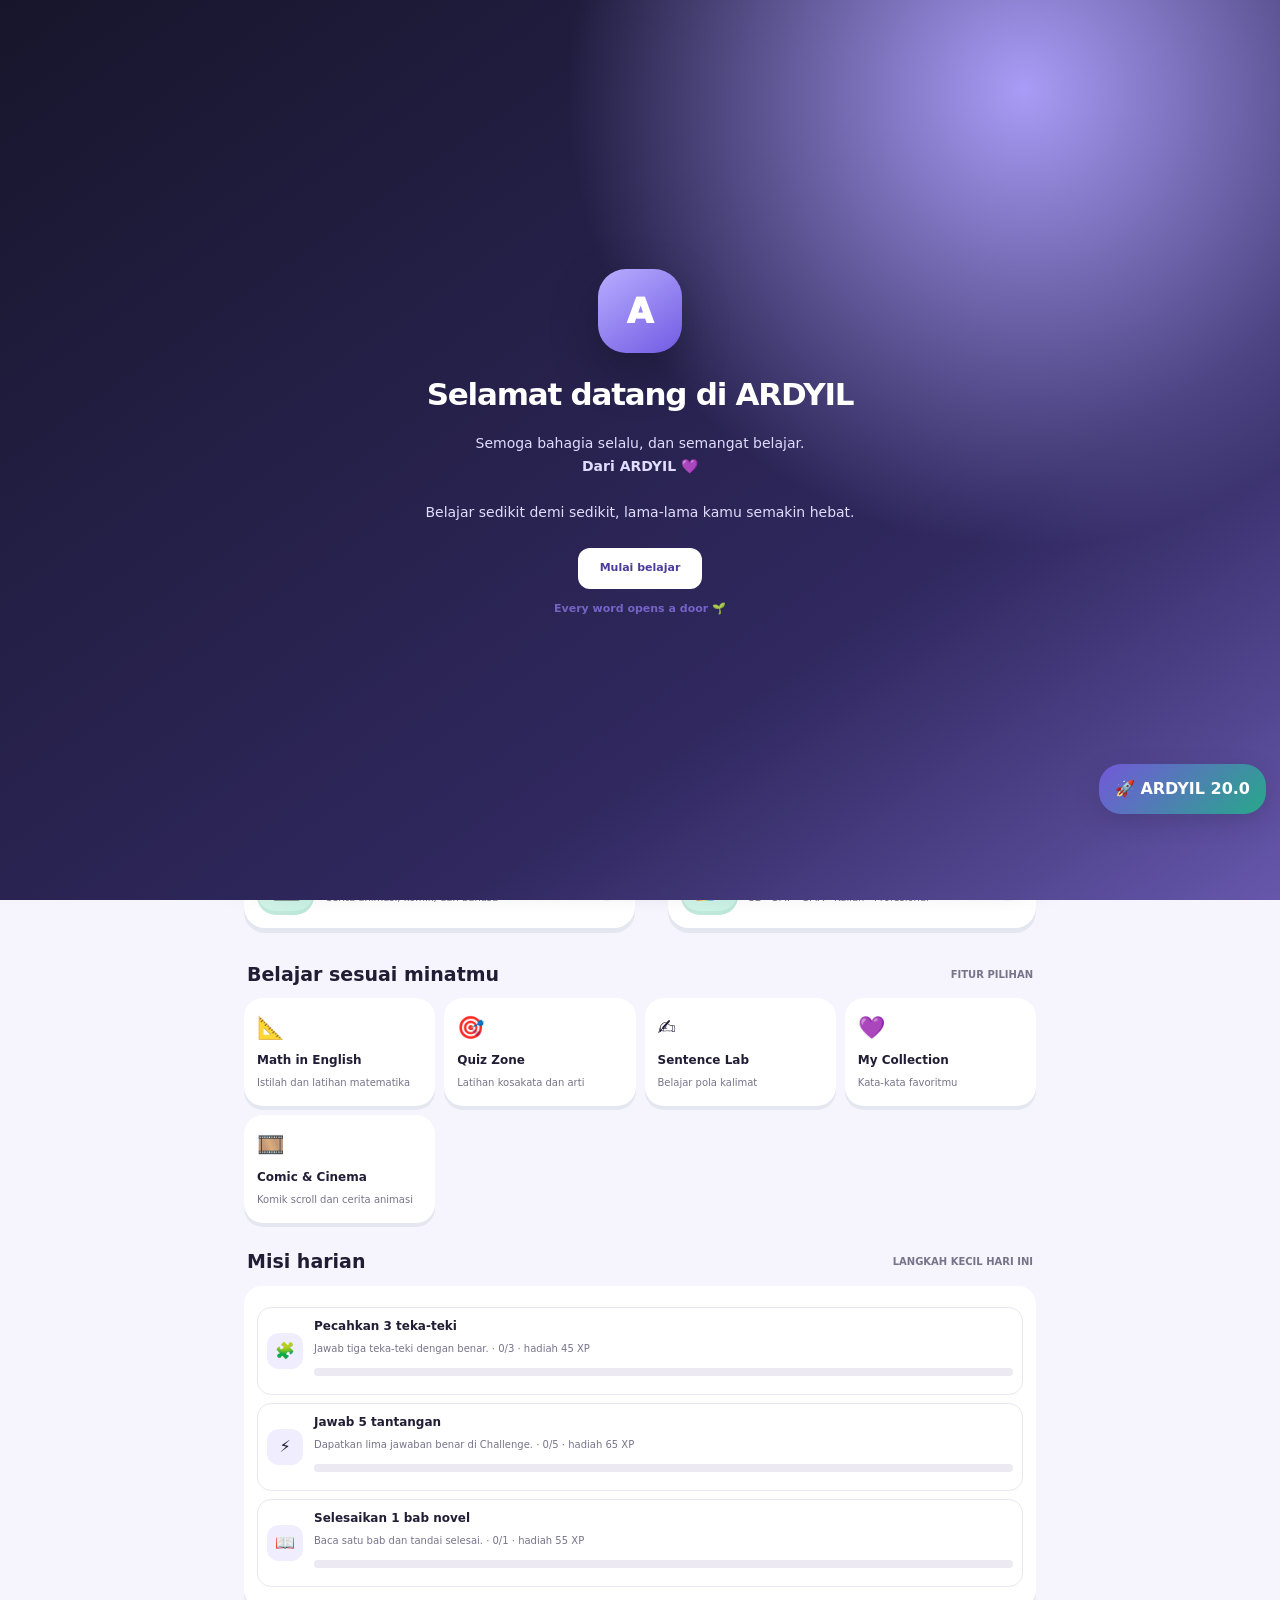
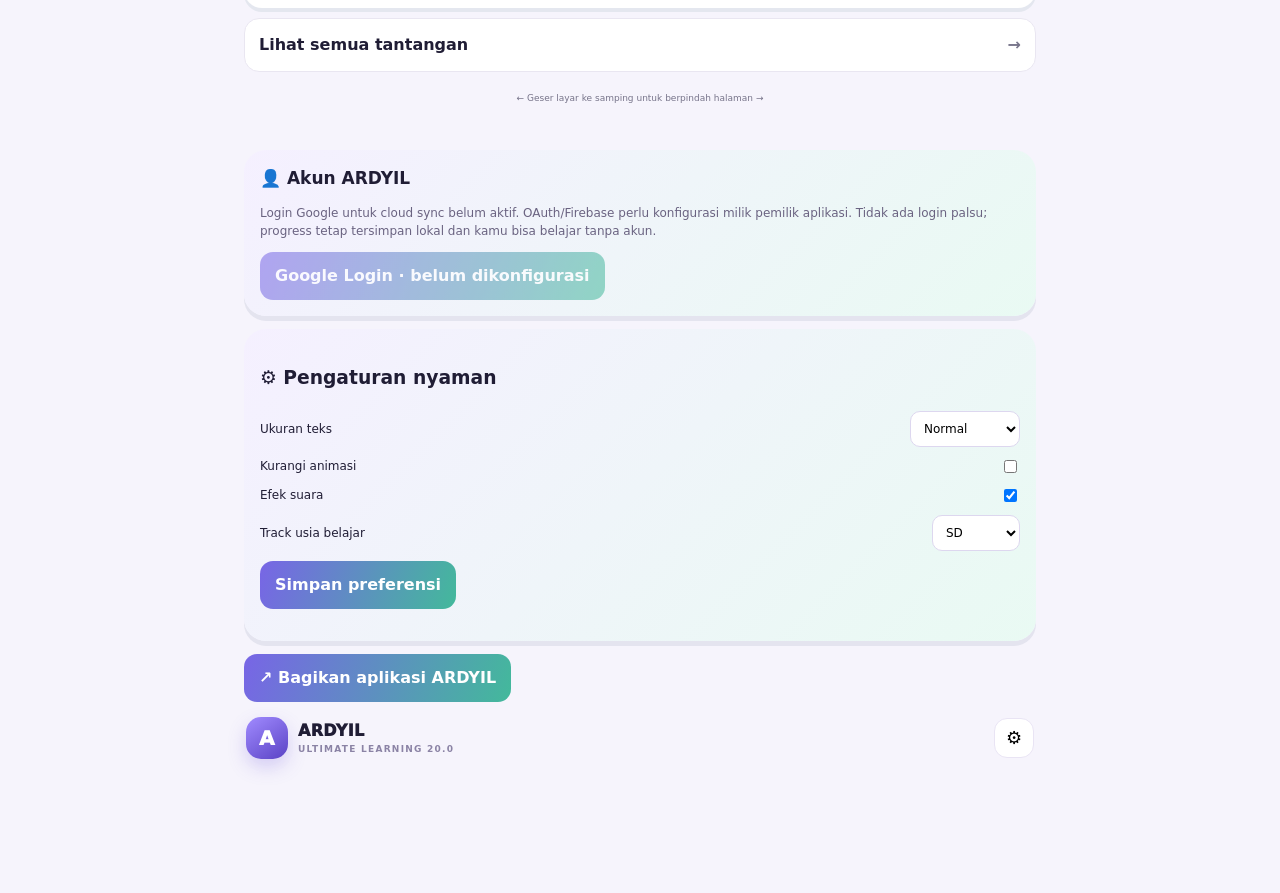
==== commit b11f07f0: "Integrate learning modules into ARDYIL 20 unified navigation" ====
--- a/index.html
+++ b/index.html
@@ -182,6 +182,7 @@
 const home=$('v20-home'),academy=$('v20-academy'),profile=$('v20-profile'),stage=$('v20-module-stage');
 const legacy=['panel-dictionary','panel-practice','panel-favorites','panel-quiz','panel-patterns'].map($);
 const a12=['placement','vocab','grammar','listen','write','tutor','progress'];
+$('v20-module-stage').appendChild($('ardyil12-universe'));
 function hideAll(){[home,academy,profile,stage,...legacy].forEach(x=>{if(x)x.style.display='none';});document.querySelectorAll('.a12-panel').forEach(x=>x.classList.remove('active'));document.querySelectorAll('[data-v20-nav]').forEach(x=>x.classList.remove('active'));$('ardyil12-universe').style.display='none';}
 function navActive(name){const b=document.querySelector('[data-v20-nav="'+name+'"]');if(b)b.classList.add('active');}
 function show(name){hideAll();if(name==='home'){home.style.display='block';navActive('home');}
@@ -1445,7 +1446,7 @@
  $('ardyil79Save').onclick=()=>{const p=prefs();localStorage.setItem('ardyil79Settings',JSON.stringify(p));apply(p);$('ardyil79Saved').textContent='Preferensi tersimpan ✓';};
  $('ardyil79ShareApp').onclick=()=>ardyil79Share('ARDYIL English Dictionary','Belajar English dengan kamus, kuis, misi, cerita, komik dan jalur SD hingga dewasa. Yuk coba ARDYIL!');
 }
-function init(){addCampus();addProfileSettings();document.title='ARDYIL English Dictionary 12.0';const b=document.querySelector('.brandname');if(b)b.textContent='ARDYIL 12.0';}
+function init(){addCampus();addProfileSettings();document.title='ARDYIL English Dictionary 12.0';const b=document.querySelector('.brandname');if(b)b.textContent='ARDYIL 20.0';}
 if(document.readyState==='loading')document.addEventListener('DOMContentLoaded',init);else init();
 })();
 </script>
@@ -1483,7 +1484,7 @@
 .a79-hidden{display:none!important}
 @media(prefers-reduced-motion:reduce){#ardyil79-overlay *,#ardyil79-launch{animation:none!important;transition:none!important}}
 </style>
-<button id="ardyil79-launch" aria-label="Buka ARDYIL Studio">🚀 ARDYIL 12.0</button>
+<button id="ardyil79-launch" aria-label="Buka ARDYIL Studio">🚀 ARDYIL 20.0</button>
 <div id="ardyil79-overlay" role="dialog" aria-modal="true" aria-label="ARDYIL Learning Studio">
  <header class="a79-head"><button id="a79-close">← Kembali</button><strong>ARDYIL · ULTIMATE LEARNING UNIVERSE</strong><span style="margin-left:auto">12.0</span></header>
  <main class="a79-main">
@@ -1522,7 +1523,7 @@
 #ardyil79-overlay.a12-dark .a12-muted{color:#d0c9e2}
 </style>
 <section id="ardyil12-universe" style="padding-top:8px">
- <div class="a12-tabs" role="tablist" aria-label="ARDYIL 12 learning modules">
+ <div class="a12-tabs" role="tablist" aria-label="ARDYIL 20 learning modules">
   <button class="active" data-a12="placement">🎯 Tes Level</button>
   <button data-a12="vocab">🧠 Smart Words</button>
   <button data-a12="grammar">✍️ Grammar</button>
@@ -1624,7 +1625,7 @@
 root.querySelectorAll('[data-tutor]').forEach(b=>b.onclick=()=>{ti=+b.dataset.tutor;$('a12-tutor-feedback').textContent=tutor[ti][1];$('a12-tutor-speak').dataset.line=tutor[ti][0];addXP(2);});
 $('a12-tutor-speak').onclick=()=>speak($('a12-tutor-speak').dataset.line||tutor[0][0]);
 function renderProgress(){if(!$('a12-xp'))return;$('a12-xp').textContent=state.xp+' XP';$('a12-xp-meter').style.width=(state.xp%100)+'%';$('a12-correct').textContent=state.correct;$('a12-reviewed').textContent=state.reviewed;$('a12-lessons').textContent=state.lessons;$('a12-badges').textContent=[state.xp>=20,state.correct>=5,state.reviewed>=5,!!state.placement].filter(Boolean).length;const badges=[['🌱','Langkah Pertama',state.xp>=10],['🎯','Penentu Level',!!state.placement],['🧠','Pembelajar Cermat',state.reviewed>=5],['⭐','Konsisten Berlatih',state.correct>=5],['🏅','100 XP Club',state.xp>=100]];$('a12-badge-list').innerHTML=badges.map(b=>'<span class="a12-pill" style="opacity:'+(b[2]?'1':'.4')+'">'+b[0]+' '+b[1]+'</span>').join('');}
-$('a12-progress-reset').onclick=()=>{if(confirm('Hapus progres ARDYIL 12.0 di perangkat ini?')){state={...defaults};save();renderWord();alert('Progres versi 12.0 direset.');}};
+$('a12-progress-reset').onclick=()=>{if(confirm('Hapus progres ARDYIL 20.0 di perangkat ini?')){state={...defaults};save();renderWord();alert('Progres versi 12.0 direset.');}};
 renderProgress();
 root.querySelectorAll('[data-a12]').forEach(b=>b.onclick=()=>{root.querySelectorAll('[data-a12]').forEach(x=>x.classList.toggle('active',x===b));root.querySelectorAll('.a12-panel').forEach(x=>x.classList.toggle('active',x.id==='a12-'+b.dataset.a12));});
 const oldTabs=document.querySelectorAll('.a79-tab');
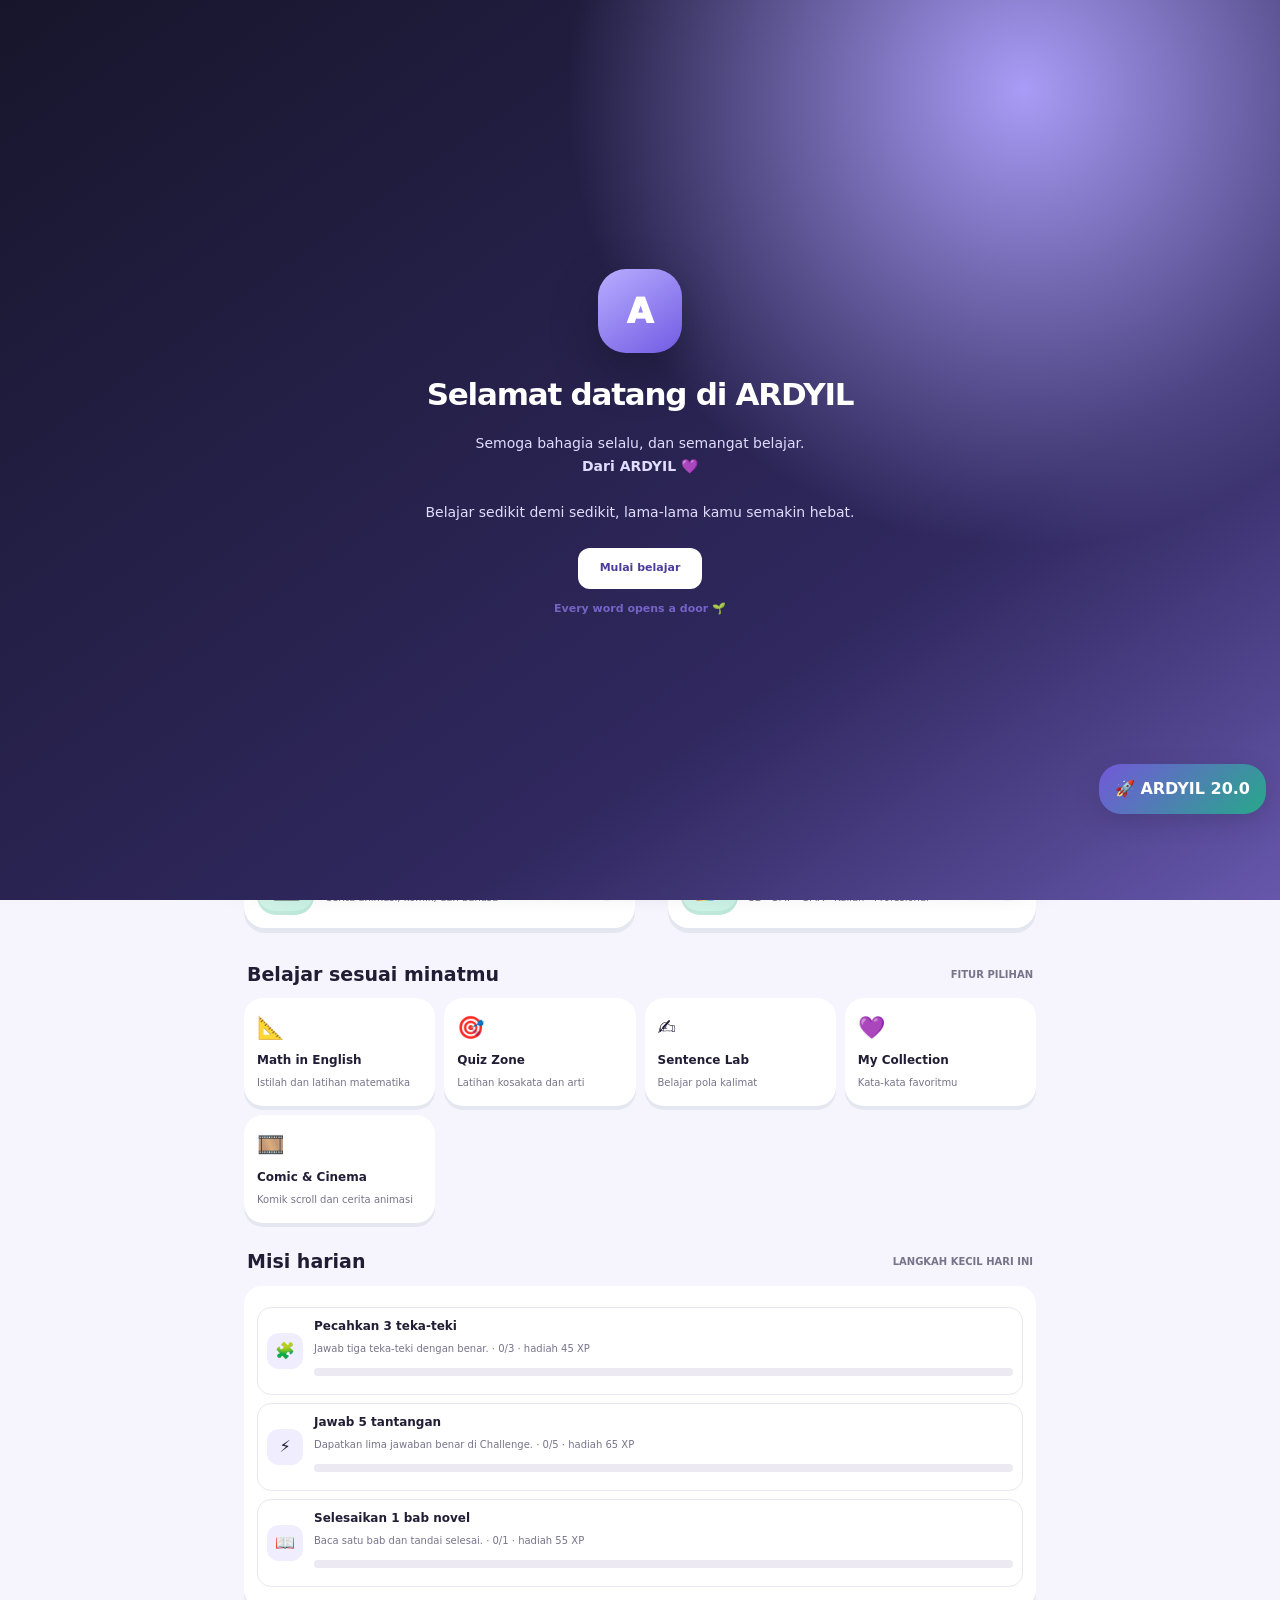
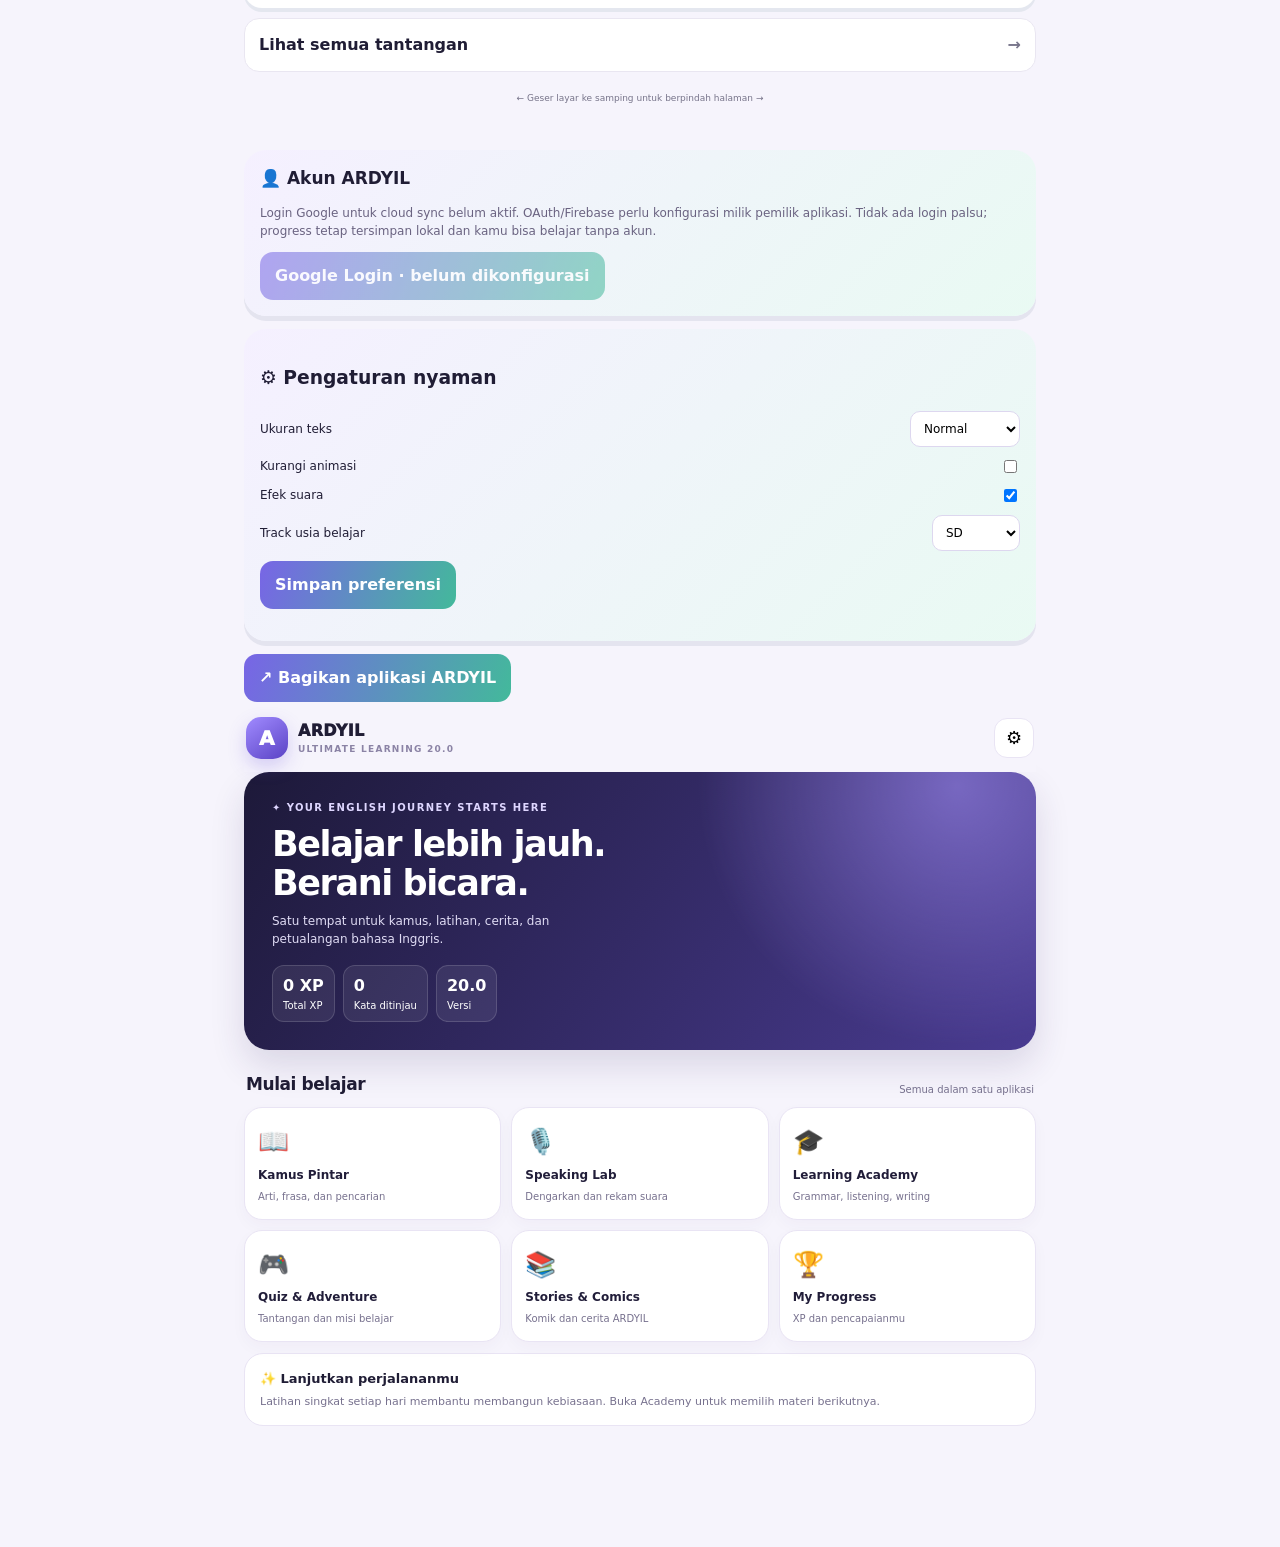
==== commit 2987baa4: "Initialize ARDYIL 20 navigation after all app modules load" ====
--- a/index.html
+++ b/index.html
@@ -176,6 +176,7 @@
  <button class="v20-nav-btn" data-v20-nav="profile"><span>◉</span>Profil</button>
 </nav>
 <script id="ardyil20-unified-engine">
+document.addEventListener("DOMContentLoaded",()=>{
 (()=>{
 'use strict';
 const $=id=>document.getElementById(id);
@@ -205,6 +206,7 @@
 const observer=new MutationObserver(refreshStats);const xpEl=$('a12-xp');if(xpEl)observer.observe(xpEl,{childList:true,subtree:true,characterData:true});
 show('home');
 })();
+}, {once:true});
 </script>
 
 
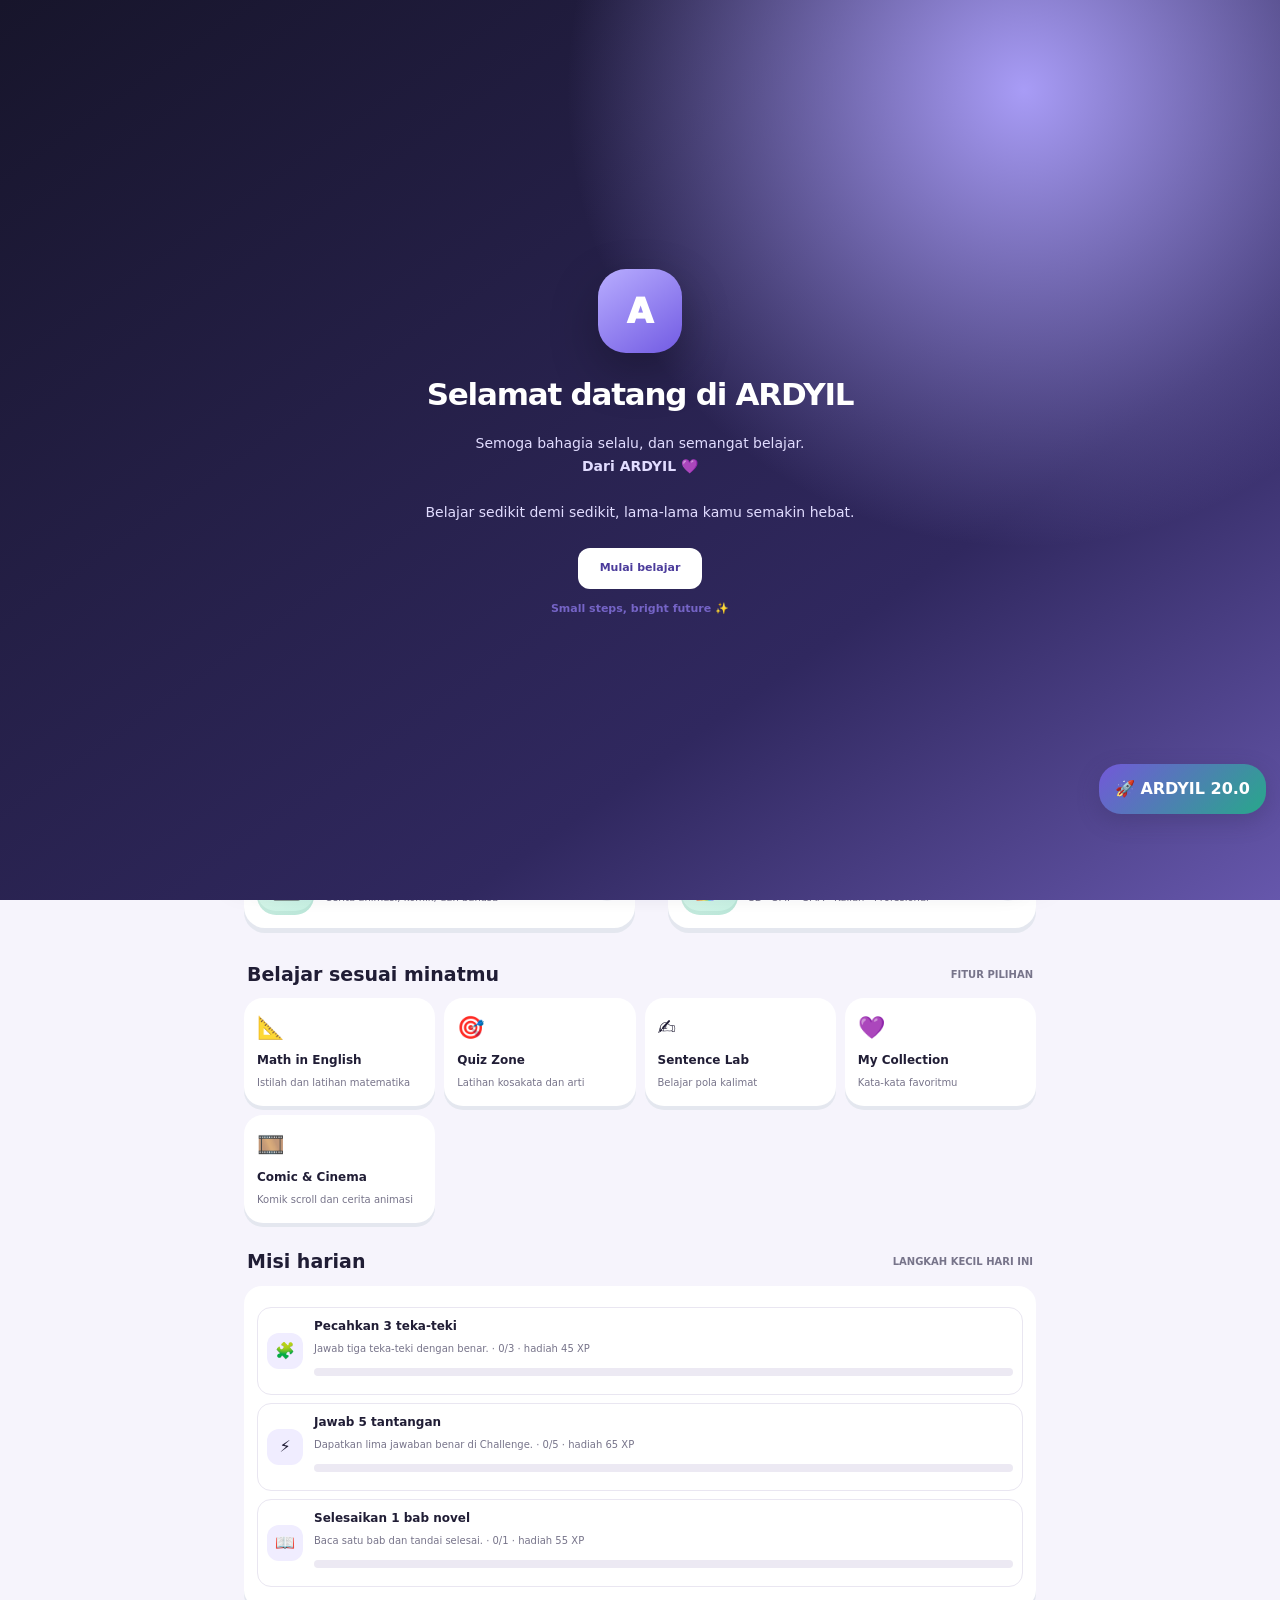
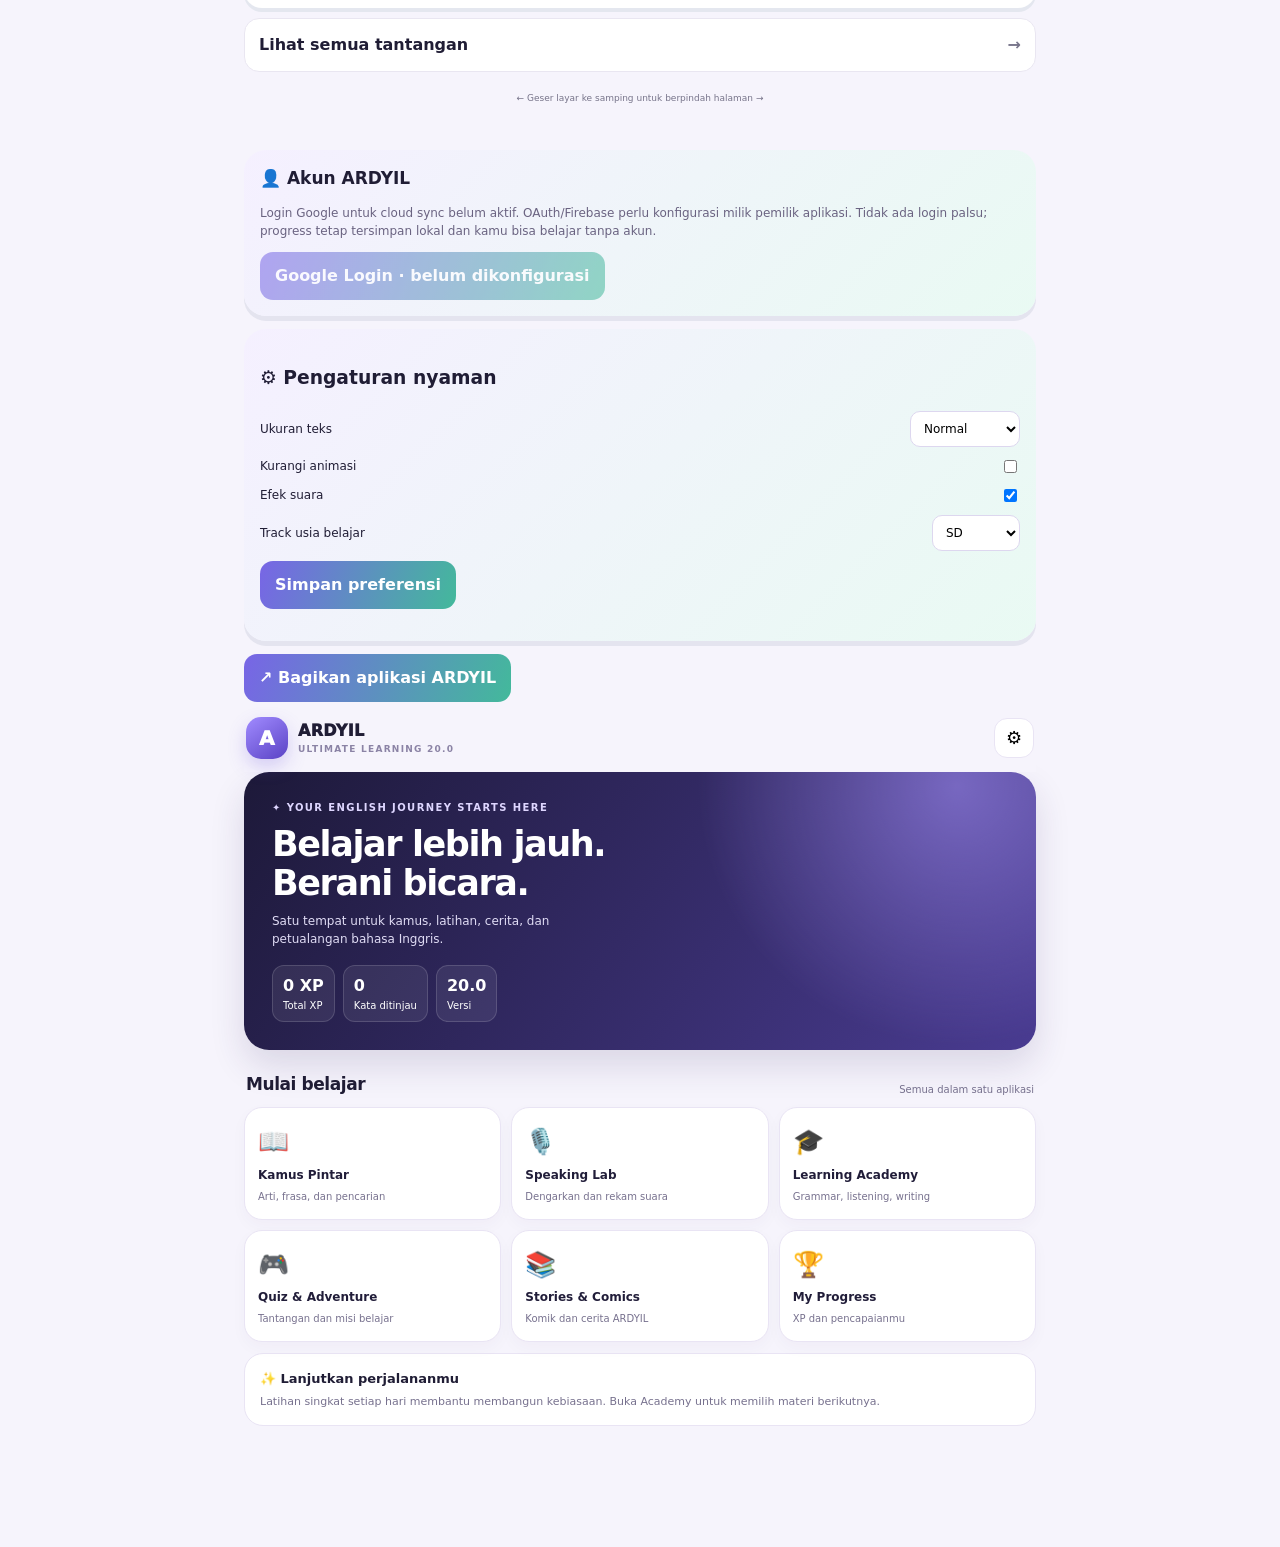
==== commit 56fc8bd0: "Keep ARDYIL 20 home behind Explore story module" ====
--- a/index.html
+++ b/index.html
@@ -192,7 +192,7 @@
 else if(name==='academy'){academy.style.display='block';navActive('academy');}
 else if(name==='profile'){profile.style.display='block';navActive('profile');refreshStats();}
 else if(name==='game'){const x=$('panel-quiz');x.style.display='block';x.classList.add('v20-show');navActive('academy');}
-else if(name==='stories'){navActive('stories');const launch=$('ardyil79-launch');if(launch)launch.click();else{home.style.display='block';}}
+else if(name==='stories'){home.style.display='block';navActive('stories');const launch=$('ardyil79-launch');if(launch)launch.click();}
 }
 function module(name){hideAll();stage.style.display='block';stage.classList.add('active');$('v20-module-back').style.display='inline-block';$('v20-module-title').textContent=({placement:'Tes kemampuan awal',vocab:'Smart Vocabulary',grammar:'Grammar Academy',listen:'Listening Lab',write:'Writing Workshop',tutor:'Tutor Practice',progress:'Learning Progress'})[name]||'Materi belajar';$('v20-module-sub').textContent='ARDYIL 20.0 · Belajar dalam satu pengalaman terpadu';const panel=$('a12-'+name);if(panel)panel.classList.add('active');$('ardyil12-universe').style.display='block';navActive('academy');refreshStats();}
 function refreshStats(){let s={};try{s=JSON.parse(localStorage.getItem('ardyil12-progress-v1')||'{}');}catch(e){};const xp=s.xp||0;['v20-home-xp','v20-profile-xp'].forEach(id=>$(id).textContent=id==='v20-home-xp'?xp+' XP':xp);$('v20-home-words').textContent=s.reviewed||0;$('v20-profile-correct').textContent=s.correct||0;$('v20-profile-reviewed').textContent=s.reviewed||0;$('v20-profile-lessons').textContent=s.lessons||0;}
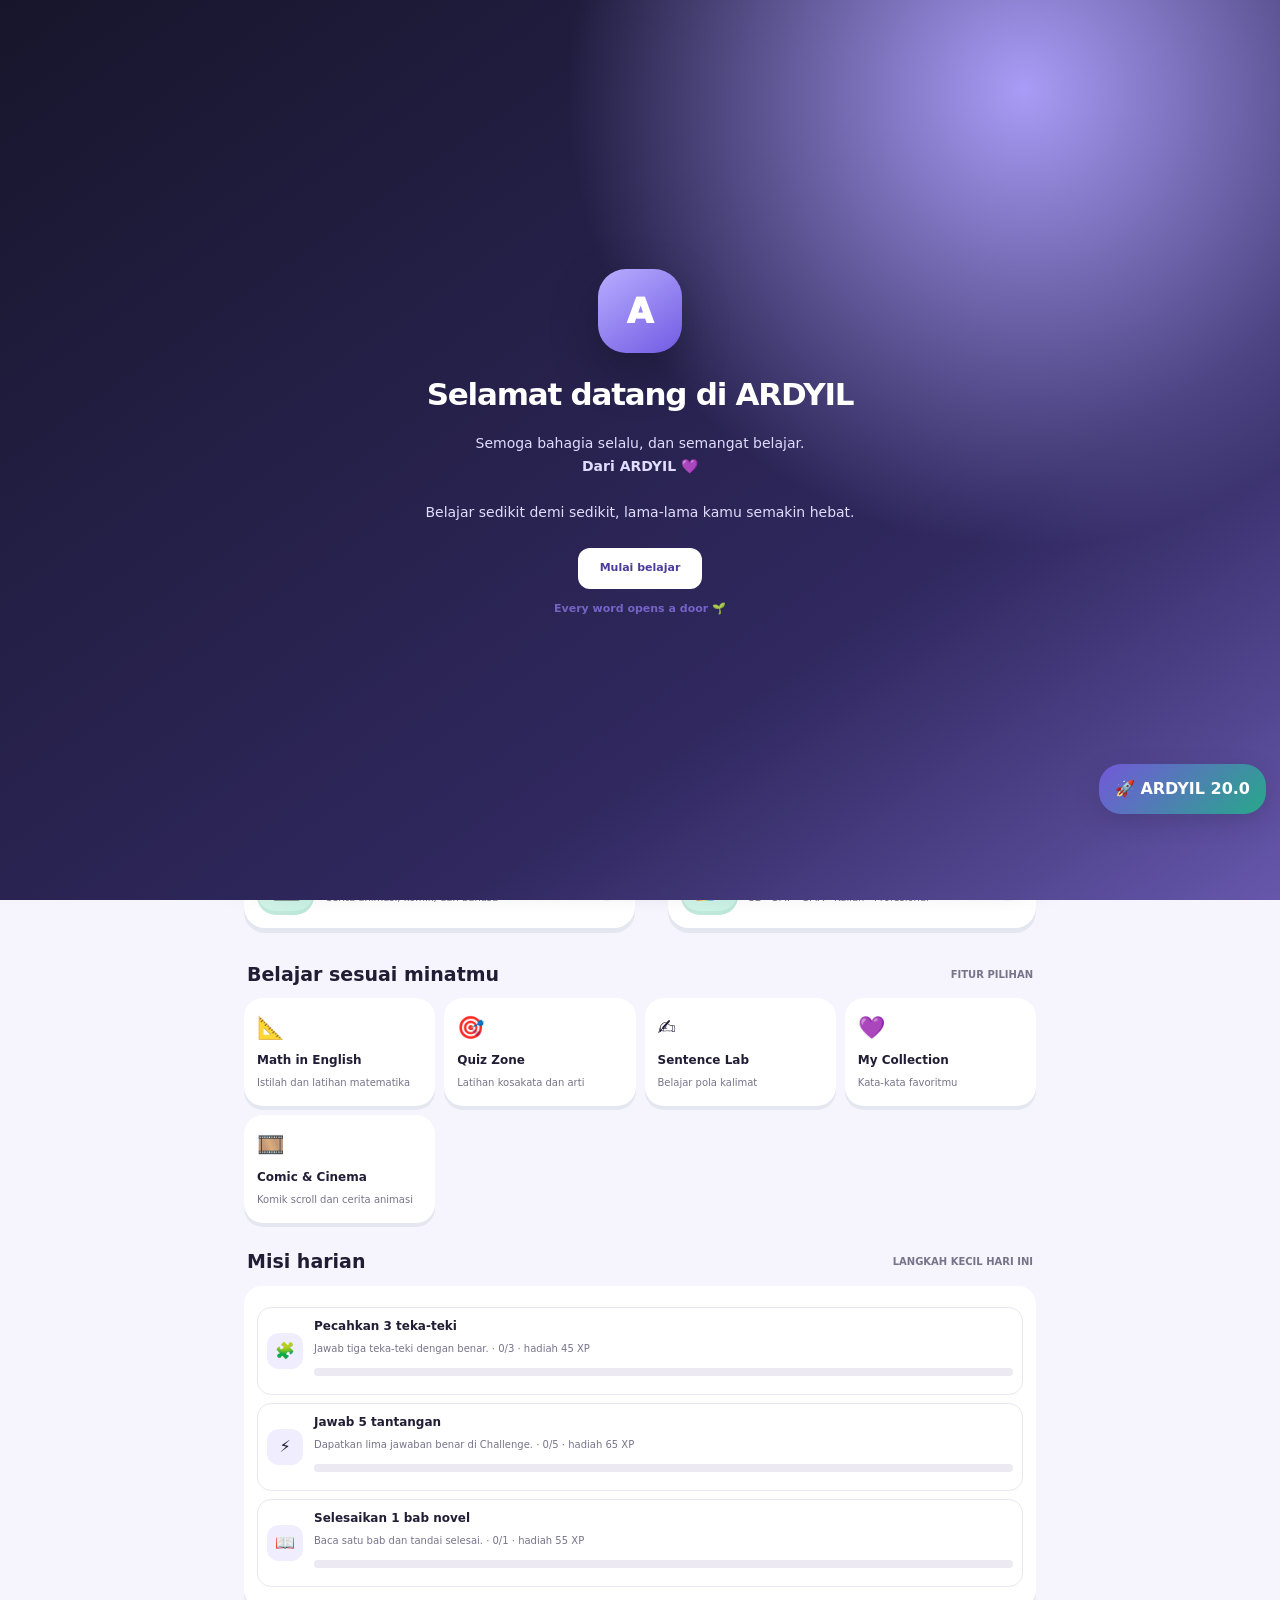
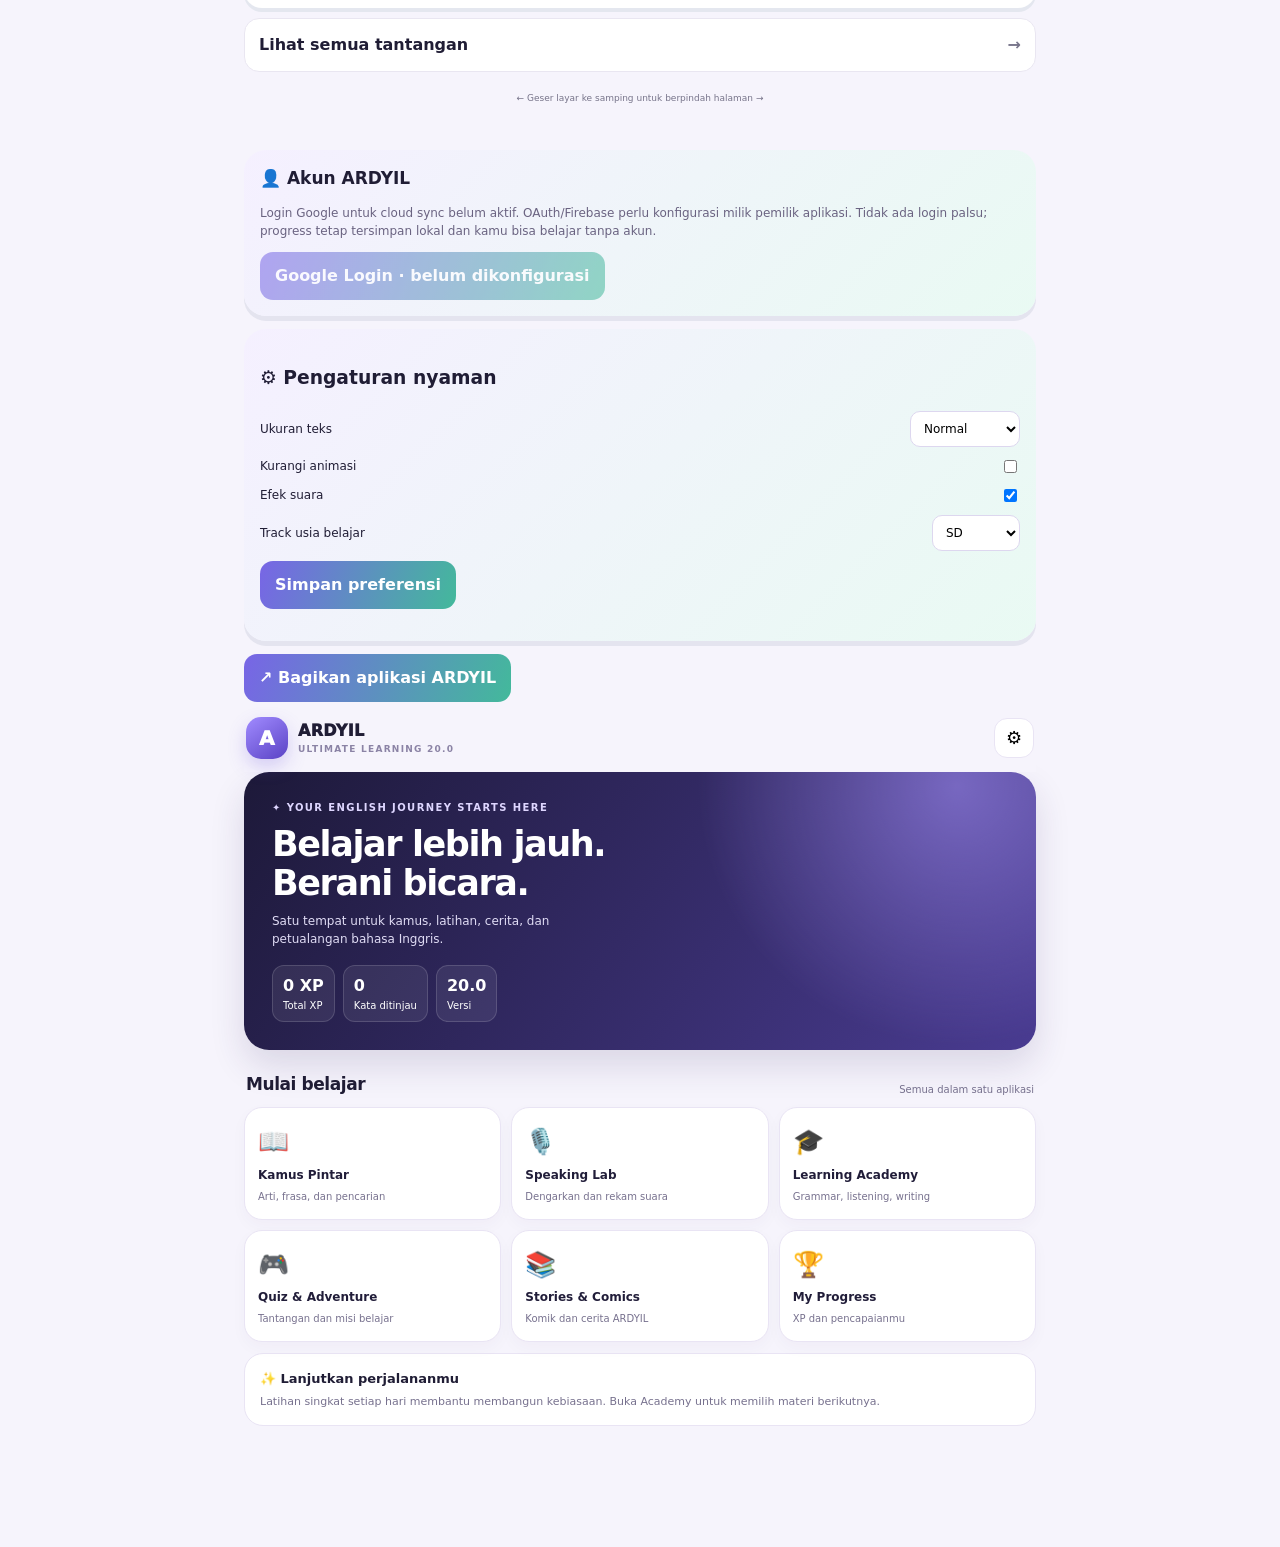
==== commit 957a4bcc: "Align all ARDYIL version labels to 20.0" ====
--- a/index.html
+++ b/index.html
@@ -5,7 +5,7 @@
 <meta name="viewport" content="width=device-width, initial-scale=1, viewport-fit=cover">
 <meta name="theme-color" content="#17152b">
 <meta name="description" content="Kamus Inggris-Indonesia offline dengan pencarian pintar, audio, izin mikrofon, terjemahan lokal, kuis, favorit, dan pola kalimat.">
-<title>ARDYIL English Dictionary 4.1 — Learn, Play, Explore</title>
+<title>ARDYIL English Dictionary 20.0 — Learn, Play, Explore</title>
 <style>
 :root{--ink:#201d35;--muted:#77748a;--paper:#f7f6fb;--card:#fff;--line:#e9e6f1;--violet:#6f5be8;--violet2:#927cff;--mint:#49b99b;--rose:#ef8ca6;--navy:#17152b;--soft:#f0edff;--shadow:0 14px 40px rgba(39,31,79,.08);--radius:22px}
 *{box-sizing:border-box}html{scroll-behavior:smooth}body{margin:0;background:var(--paper);color:var(--ink);font-family:Inter,ui-sans-serif,system-ui,-apple-system,"Segoe UI",Roboto,Arial,sans-serif;line-height:1.5}button,input,select,textarea{font:inherit}button{cursor:pointer}button:focus-visible,input:focus-visible,select:focus-visible,textarea:focus-visible{outline:3px solid rgba(111,91,232,.25);outline-offset:2px}.shell{max-width:1100px;margin:0 auto;padding:0 18px 48px}.topbar{display:flex;align-items:center;justify-content:space-between;padding:18px 0 15px;gap:12px}.brand{display:flex;align-items:center;gap:11px;min-width:0}.brandmark{width:42px;height:42px;border-radius:15px;background:linear-gradient(145deg,#8d7aff,#5b48d2);color:#fff;display:grid;place-items:center;font-size:21px;font-weight:900;box-shadow:0 8px 20px rgba(111,91,232,.26)}.brandname{font-weight:850;letter-spacing:.02em;font-size:15px}.brandtag{color:var(--muted);font-size:11px;letter-spacing:.08em;text-transform:uppercase}.top-actions{display:flex;align-items:center;gap:8px}.offline-pill{display:flex;align-items:center;gap:7px;border:1px solid #cdebe2;background:#effbf7;color:#287b65;border-radius:99px;padding:7px 10px;font-size:11px;font-weight:750;white-space:nowrap}.dot{width:7px;height:7px;border-radius:50%;background:#43b991;box-shadow:0 0 0 3px rgba(67,185,145,.12)}.iconbtn{width:39px;height:39px;border:1px solid var(--line);background:#fff;border-radius:13px;color:var(--ink);font-size:18px}
@@ -641,7 +641,7 @@
 $x('ardyilPuzzleSolved').textContent=state.puzzleSolved;
 const exp=document.getElementById('ardyil-expansion');if(exp)exp.hidden=false;
 const oldHero=document.querySelector('.hero-kicker');if(oldHero)oldHero.textContent='✦ LEARN · PLAY · EXPLORE · ARDYIL 4.1';
-const title=document.querySelector('title');if(title)title.textContent='ARDYIL English Dictionary 4.1 — Learn, Play, Explore';
+const title=document.querySelector('title');if(title)title.textContent='ARDYIL English Dictionary 20.0 — Learn, Play, Explore';
 openSplash();
 })();
 </script>
@@ -735,7 +735,7 @@
 'use strict';
 const byId=id=>document.getElementById(id),main=document.querySelector('main');
 if(!main||document.getElementById('panel-home'))return;
-document.title='ARDYIL English Dictionary 4.1 — Learn, Play, Explore';
+document.title='ARDYIL English Dictionary 20.0 — Learn, Play, Explore';
 const brandTag=document.querySelector('.brandtag');if(brandTag)brandTag.textContent='LEARN • PLAY • EXPLORE';
 const home=[
 '<section class="panel" id="panel-home"><div class="ardyil-duo-home">',
@@ -1130,7 +1130,7 @@
 </script>
 
 
-<!-- ARDYIL 7.9: expanded learning paths, original story library, sharing and account foundation -->
+<!-- ARDYIL 20.0: expanded learning paths, original story library, sharing and account foundation -->
 <style id="ardyil-79-style">
 :root{--a79:#1db58c;--a79dark:#16816b;--a79violet:#7967df;--a79gold:#f3b33d}
 .ardyil79-block{margin:14px 0;padding:16px;border-radius:22px;background:#fff;box-shadow:0 5px 0 #e5e9ef;border:1px solid #edf0f4}
@@ -1250,7 +1250,7 @@
 var root=$('ardyil79AcademyRoot');if(!root)return;
 var age=progress.age||'smp',track=tracks[age]||tracks.smp;
 var done=progress.done[age]||[];
-root.innerHTML='<div class="ardyil79-block"><div class="ardyil79-heading"><div><h3>ARDYIL Learning Universe</h3><p>Pilih jenjang dan belajar sesuai tahapmu.</p></div><span class="ardyil79-pill">VERSION 7.9</span></div><div class="ardyil79-age-grid">'+Object.keys(tracks).map(function(k){var t=tracks[k];return '<button class="ardyil79-age '+(age===k?'active':'')+'" data-age79="'+k+'"><span class="emoji">'+t.icon+'</span><b>'+t.title+'</b><small>'+t.sub.split('.')[0]+'</small></button>';}).join('')+'</div><div class="ardyil79-heading" style="margin-top:17px"><div><h3>'+track.title+'</h3><p>'+track.sub+'</p></div><span class="ardyil79-pill">'+done.length+'/'+track.units.length+' SELESAI</span></div><div class="ardyil79-progress"><span style="width:'+(done.length/track.units.length*100)+'%"></span></div><div class="ardyil79-units">'+track.units.map(function(u,i){return '<button class="ardyil79-unit '+(done.indexOf(i)>=0?'done':'')+'" data-unit79="'+i+'"><span class="emoji">'+u[1]+'</span><b>'+(done.indexOf(i)>=0?'✓ ':'')+u[0]+'</b><small>4 kosakata · latihan singkat</small></button>';}).join('')+'</div><div class="ardyil79-lesson" id="ardyil79Lesson" hidden></div><div class="ardyil79-row" style="margin-top:13px"><span class="ardyil79-pill">⭐ '+progress.xp+' XP</span><span class="ardyil79-pill">📖 '+progress.lessons+' pelajaran selesai</span></div></div>';
+root.innerHTML='<div class="ardyil79-block"><div class="ardyil79-heading"><div><h3>ARDYIL Learning Universe</h3><p>Pilih jenjang dan belajar sesuai tahapmu.</p></div><span class="ardyil79-pill">VERSION 20.0</span></div><div class="ardyil79-age-grid">'+Object.keys(tracks).map(function(k){var t=tracks[k];return '<button class="ardyil79-age '+(age===k?'active':'')+'" data-age79="'+k+'"><span class="emoji">'+t.icon+'</span><b>'+t.title+'</b><small>'+t.sub.split('.')[0]+'</small></button>';}).join('')+'</div><div class="ardyil79-heading" style="margin-top:17px"><div><h3>'+track.title+'</h3><p>'+track.sub+'</p></div><span class="ardyil79-pill">'+done.length+'/'+track.units.length+' SELESAI</span></div><div class="ardyil79-progress"><span style="width:'+(done.length/track.units.length*100)+'%"></span></div><div class="ardyil79-units">'+track.units.map(function(u,i){return '<button class="ardyil79-unit '+(done.indexOf(i)>=0?'done':'')+'" data-unit79="'+i+'"><span class="emoji">'+u[1]+'</span><b>'+(done.indexOf(i)>=0?'✓ ':'')+u[0]+'</b><small>4 kosakata · latihan singkat</small></button>';}).join('')+'</div><div class="ardyil79-lesson" id="ardyil79Lesson" hidden></div><div class="ardyil79-row" style="margin-top:13px"><span class="ardyil79-pill">⭐ '+progress.xp+' XP</span><span class="ardyil79-pill">📖 '+progress.lessons+' pelajaran selesai</span></div></div>';
 root.querySelectorAll('[data-age79]').forEach(function(b){b.addEventListener('click',function(){progress.age=b.dataset.age79;save();renderAcademy();});});
 root.querySelectorAll('[data-unit79]').forEach(function(b){b.addEventListener('click',function(){startLesson(Number(b.dataset.unit79));});});
 }
@@ -1380,7 +1380,7 @@
 $('ardyil79Google').addEventListener('click',function(){showAccountModal();});
 $('ardyil79Share').addEventListener('click',function(){if(progress.age==='sd'){alert('Mode SD: bagikan progres hanya dengan bantuan orang tua atau wali.');return;}var total=Object.values(progress.done||{}).reduce(function(n,a){return n+(a||[]).length;},0);shareText('Progres belajar ARDYIL','Aku sedang belajar bersama ARDYIL! ⭐ '+progress.xp+' XP · '+total+' unit selesai. Yuk belajar bahasa bersama!');});
 $('ardyil79AppShare').addEventListener('click',function(){shareText('ARDYIL — Learn, Play, Explore','Kenalan dengan ARDYIL, teman belajar bahasa, membaca cerita, bermain teka-teki, dan menjelajah pengetahuan.');});
-$('ardyil79Clear').addEventListener('click',function(){if(!confirm('Hapus progres belajar ARDYIL 7.9 di perangkat ini? Data kamus lama dan rekaman mikrofon tidak ikut dihapus.'))return;try{localStorage.removeItem(STORE);}catch(e){}progress={age:'smp',xp:0,done:{},lessons:0};save();renderAcademy();alert('Progres ARDYIL 7.9 berhasil direset.');});
+$('ardyil79Clear').addEventListener('click',function(){if(!confirm('Hapus progres belajar ARDYIL 20.0 di perangkat ini? Data kamus lama dan rekaman mikrofon tidak ikut dihapus.'))return;try{localStorage.removeItem(STORE);}catch(e){}progress={age:'smp',xp:0,done:{},lessons:0};save();renderAcademy();alert('Progres ARDYIL 20.0 berhasil direset.');});
 }
 function showAccountModal(){
 var modal=$('ardyil79Modal');if(!modal){modal=document.createElement('div');modal.id='ardyil79Modal';modal.className='ardyil79-modal';modal.innerHTML='<div class="ardyil79-modal-card"><h3>Masuk dengan Google</h3><p>Integrasi Google memakai Android Credential Manager. Agar benar-benar aktif, pemilik aplikasi perlu membuat Google Cloud OAuth project, mendaftarkan package <b>com.ardyil.dictionary</b>, menambahkan SHA-1/SHA-256 sertifikat, dan menyediakan Web Client ID. Token harus diverifikasi melalui backend atau Firebase Authentication. Karena materi ARDYIL mencakup jenjang SD, alur usia, izin orang tua, dan kelayakan SDK untuk pengguna anak perlu ditinjau sebelum login dibuka.</p><ul><li>Jangan memasukkan password Google langsung ke ARDYIL.</li><li>Mode belajar offline tetap bisa digunakan tanpa login.</li><li>Setelah pembuatan akun diaktifkan, ARDYIL harus menyediakan penghapusan akun dan data.</li></ul><p><b>Status:</b> Menunggu konfigurasi OAuth pemilik aplikasi. Tombol ini belum melakukan autentikasi.</p><button class="ardyil79-action" id="ardyil79CloseModal">Mengerti</button></div>';document.body.appendChild(modal);$('ardyil79CloseModal').addEventListener('click',function(){modal.classList.remove('show');});modal.addEventListener('click',function(e){if(e.target===modal)modal.classList.remove('show');});}
@@ -1390,7 +1390,7 @@
 var list=document.querySelector('#panel-home .ardyil-path-list');if(list&&!list.querySelector('[data-open-tab="academy"]')){var b=document.createElement('button');b.className='ardyil-path-row';b.dataset.openTab='academy';b.innerHTML='<span class="ardyil-path-icon">🌈</span><span class="ardyil-path-content"><b>Learning for Every Stage</b><small>SD · SMP · SMA · Kuliah · Profesional</small></span><span class="ardyil-path-arrow">›</span>';list.appendChild(b);}
 var shortcuts=document.querySelector('#panel-home .ardyil-shortcuts');if(shortcuts&&!shortcuts.querySelector('[data-open-tab="media"]')){var b2=document.createElement('button');b2.className='ardyil-shortcut';b2.dataset.openTab='media';b2.innerHTML='<span>🎞️</span><b>Comic & Cinema</b><small>Komik scroll dan cerita animasi</small>';shortcuts.appendChild(b2);}
 }
-function init(){document.title='ARDYIL English Dictionary 7.9 — Learn, Play, Explore';var brand=document.querySelector('.brandtag');if(brand)brand.textContent='LEARN • PLAY • EXPLORE · 7.9';installAcademy();installComic79();installCinema();installAccount();addHomeShortcuts();}
+function init(){document.title='ARDYIL English Dictionary 20.0 — Learn, Play, Explore';var brand=document.querySelector('.brandtag');if(brand)brand.textContent='LEARN • PLAY • EXPLORE · 20.0';installAcademy();installComic79();installCinema();installAccount();addHomeShortcuts();}
 if(document.readyState==='loading')document.addEventListener('DOMContentLoaded',function(){setTimeout(init,100);});else setTimeout(init,100);
 })();
 </script>
@@ -1448,7 +1448,7 @@
  $('ardyil79Save').onclick=()=>{const p=prefs();localStorage.setItem('ardyil79Settings',JSON.stringify(p));apply(p);$('ardyil79Saved').textContent='Preferensi tersimpan ✓';};
  $('ardyil79ShareApp').onclick=()=>ardyil79Share('ARDYIL English Dictionary','Belajar English dengan kamus, kuis, misi, cerita, komik dan jalur SD hingga dewasa. Yuk coba ARDYIL!');
 }
-function init(){addCampus();addProfileSettings();document.title='ARDYIL English Dictionary 12.0';const b=document.querySelector('.brandname');if(b)b.textContent='ARDYIL 20.0';}
+function init(){addCampus();addProfileSettings();document.title='ARDYIL English Dictionary 20.0';const b=document.querySelector('.brandname');if(b)b.textContent='ARDYIL 20.0';}
 if(document.readyState==='loading')document.addEventListener('DOMContentLoaded',init);else init();
 })();
 </script>
@@ -1488,7 +1488,7 @@
 </style>
 <button id="ardyil79-launch" aria-label="Buka ARDYIL Studio">🚀 ARDYIL 20.0</button>
 <div id="ardyil79-overlay" role="dialog" aria-modal="true" aria-label="ARDYIL Learning Studio">
- <header class="a79-head"><button id="a79-close">← Kembali</button><strong>ARDYIL · ULTIMATE LEARNING UNIVERSE</strong><span style="margin-left:auto">12.0</span></header>
+ <header class="a79-head"><button id="a79-close">← Kembali</button><strong>ARDYIL · ULTIMATE LEARNING UNIVERSE</strong><span style="margin-left:auto">20.0</span></header>
  <main class="a79-main">
   <section class="a79-hero"><div style="font-size:32px">🌈📚✨</div><h2>Belajar, Berkarya, Bertualang!</h2><p>Setiap langkah kecil membawamu lebih dekat ke impian.</p><div id="a79-progress">Level 1 · Penjelajah Kata</div></section>
   <nav class="a79-tabs" aria-label="Menu studio">
@@ -1560,7 +1560,7 @@
  </section>
  <section class="a12-panel" id="a12-progress">
   <h3>🏆 My Learning Progress</h3>
-  <div class="a12-card"><div class="a12-big" id="a12-xp">0 XP</div><p class="a12-muted">Poin belajar dari latihan versi 12.0 di perangkat ini.</p><div class="a12-meter"><span id="a12-xp-meter"></span></div><div class="a12-grid" style="display:grid;grid-template-columns:repeat(2,minmax(0,1fr));gap:9px;margin-top:12px"><div class="a12-card"><b id="a12-correct">0</b><p class="a12-muted">Jawaban benar</p></div><div class="a12-card"><b id="a12-reviewed">0</b><p class="a12-muted">Kata ditinjau</p></div><div class="a12-card"><b id="a12-lessons">0</b><p class="a12-muted">Latihan selesai</p></div><div class="a12-card"><b id="a12-badges">0</b><p class="a12-muted">Lencana</p></div></div><h3>Lencana</h3><div id="a12-badge-list"></div><button id="a12-progress-reset">Reset progres versi 12.0</button></div>
+  <div class="a12-card"><div class="a12-big" id="a12-xp">0 XP</div><p class="a12-muted">Poin belajar dari latihan versi 20.0 di perangkat ini.</p><div class="a12-meter"><span id="a12-xp-meter"></span></div><div class="a12-grid" style="display:grid;grid-template-columns:repeat(2,minmax(0,1fr));gap:9px;margin-top:12px"><div class="a12-card"><b id="a12-correct">0</b><p class="a12-muted">Jawaban benar</p></div><div class="a12-card"><b id="a12-reviewed">0</b><p class="a12-muted">Kata ditinjau</p></div><div class="a12-card"><b id="a12-lessons">0</b><p class="a12-muted">Latihan selesai</p></div><div class="a12-card"><b id="a12-badges">0</b><p class="a12-muted">Lencana</p></div></div><h3>Lencana</h3><div id="a12-badge-list"></div><button id="a12-progress-reset">Reset progres versi 20.0</button></div>
  </section>
 </section>
 <script id="ardyil12-engine">
@@ -1627,7 +1627,7 @@
 root.querySelectorAll('[data-tutor]').forEach(b=>b.onclick=()=>{ti=+b.dataset.tutor;$('a12-tutor-feedback').textContent=tutor[ti][1];$('a12-tutor-speak').dataset.line=tutor[ti][0];addXP(2);});
 $('a12-tutor-speak').onclick=()=>speak($('a12-tutor-speak').dataset.line||tutor[0][0]);
 function renderProgress(){if(!$('a12-xp'))return;$('a12-xp').textContent=state.xp+' XP';$('a12-xp-meter').style.width=(state.xp%100)+'%';$('a12-correct').textContent=state.correct;$('a12-reviewed').textContent=state.reviewed;$('a12-lessons').textContent=state.lessons;$('a12-badges').textContent=[state.xp>=20,state.correct>=5,state.reviewed>=5,!!state.placement].filter(Boolean).length;const badges=[['🌱','Langkah Pertama',state.xp>=10],['🎯','Penentu Level',!!state.placement],['🧠','Pembelajar Cermat',state.reviewed>=5],['⭐','Konsisten Berlatih',state.correct>=5],['🏅','100 XP Club',state.xp>=100]];$('a12-badge-list').innerHTML=badges.map(b=>'<span class="a12-pill" style="opacity:'+(b[2]?'1':'.4')+'">'+b[0]+' '+b[1]+'</span>').join('');}
-$('a12-progress-reset').onclick=()=>{if(confirm('Hapus progres ARDYIL 20.0 di perangkat ini?')){state={...defaults};save();renderWord();alert('Progres versi 12.0 direset.');}};
+$('a12-progress-reset').onclick=()=>{if(confirm('Hapus progres ARDYIL 20.0 di perangkat ini?')){state={...defaults};save();renderWord();alert('Progres versi 20.0 direset.');}};
 renderProgress();
 root.querySelectorAll('[data-a12]').forEach(b=>b.onclick=()=>{root.querySelectorAll('[data-a12]').forEach(x=>x.classList.toggle('active',x===b));root.querySelectorAll('.a12-panel').forEach(x=>x.classList.toggle('active',x.id==='a12-'+b.dataset.a12));});
 const oldTabs=document.querySelectorAll('.a79-tab');
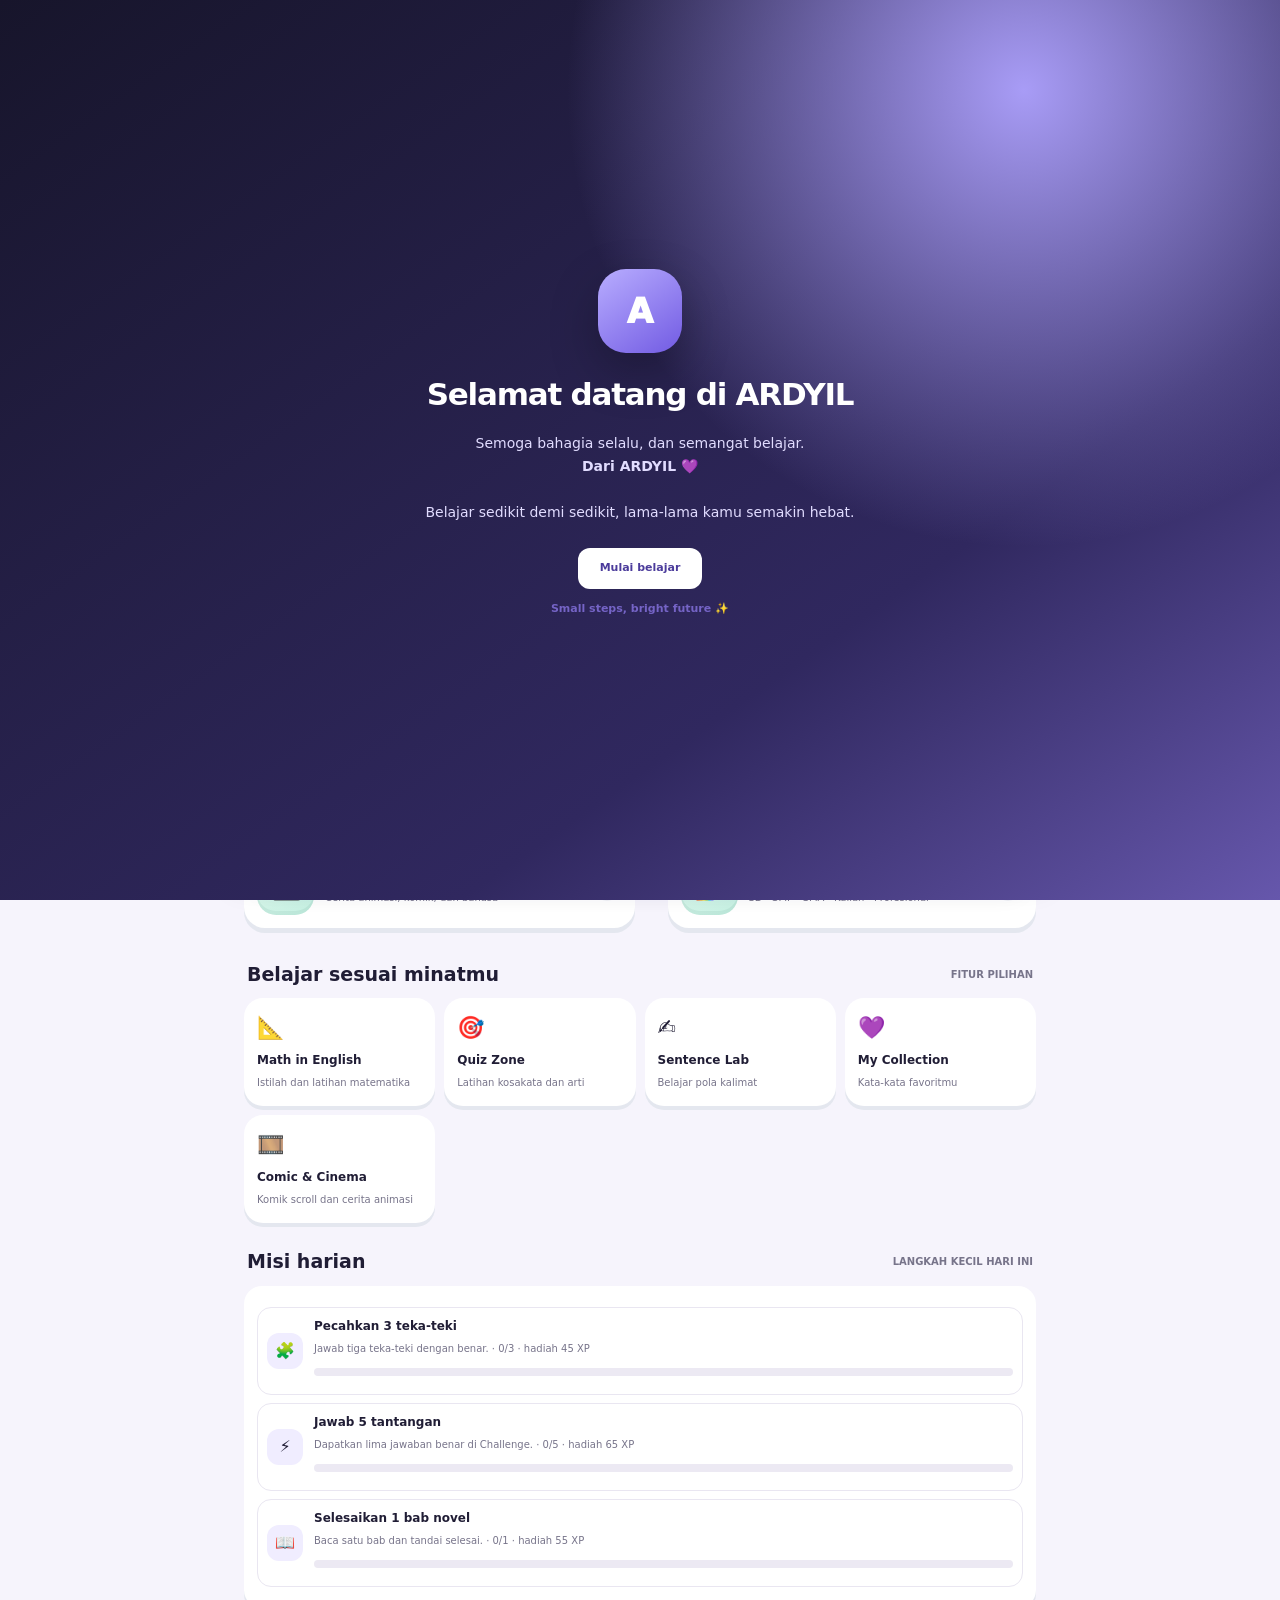
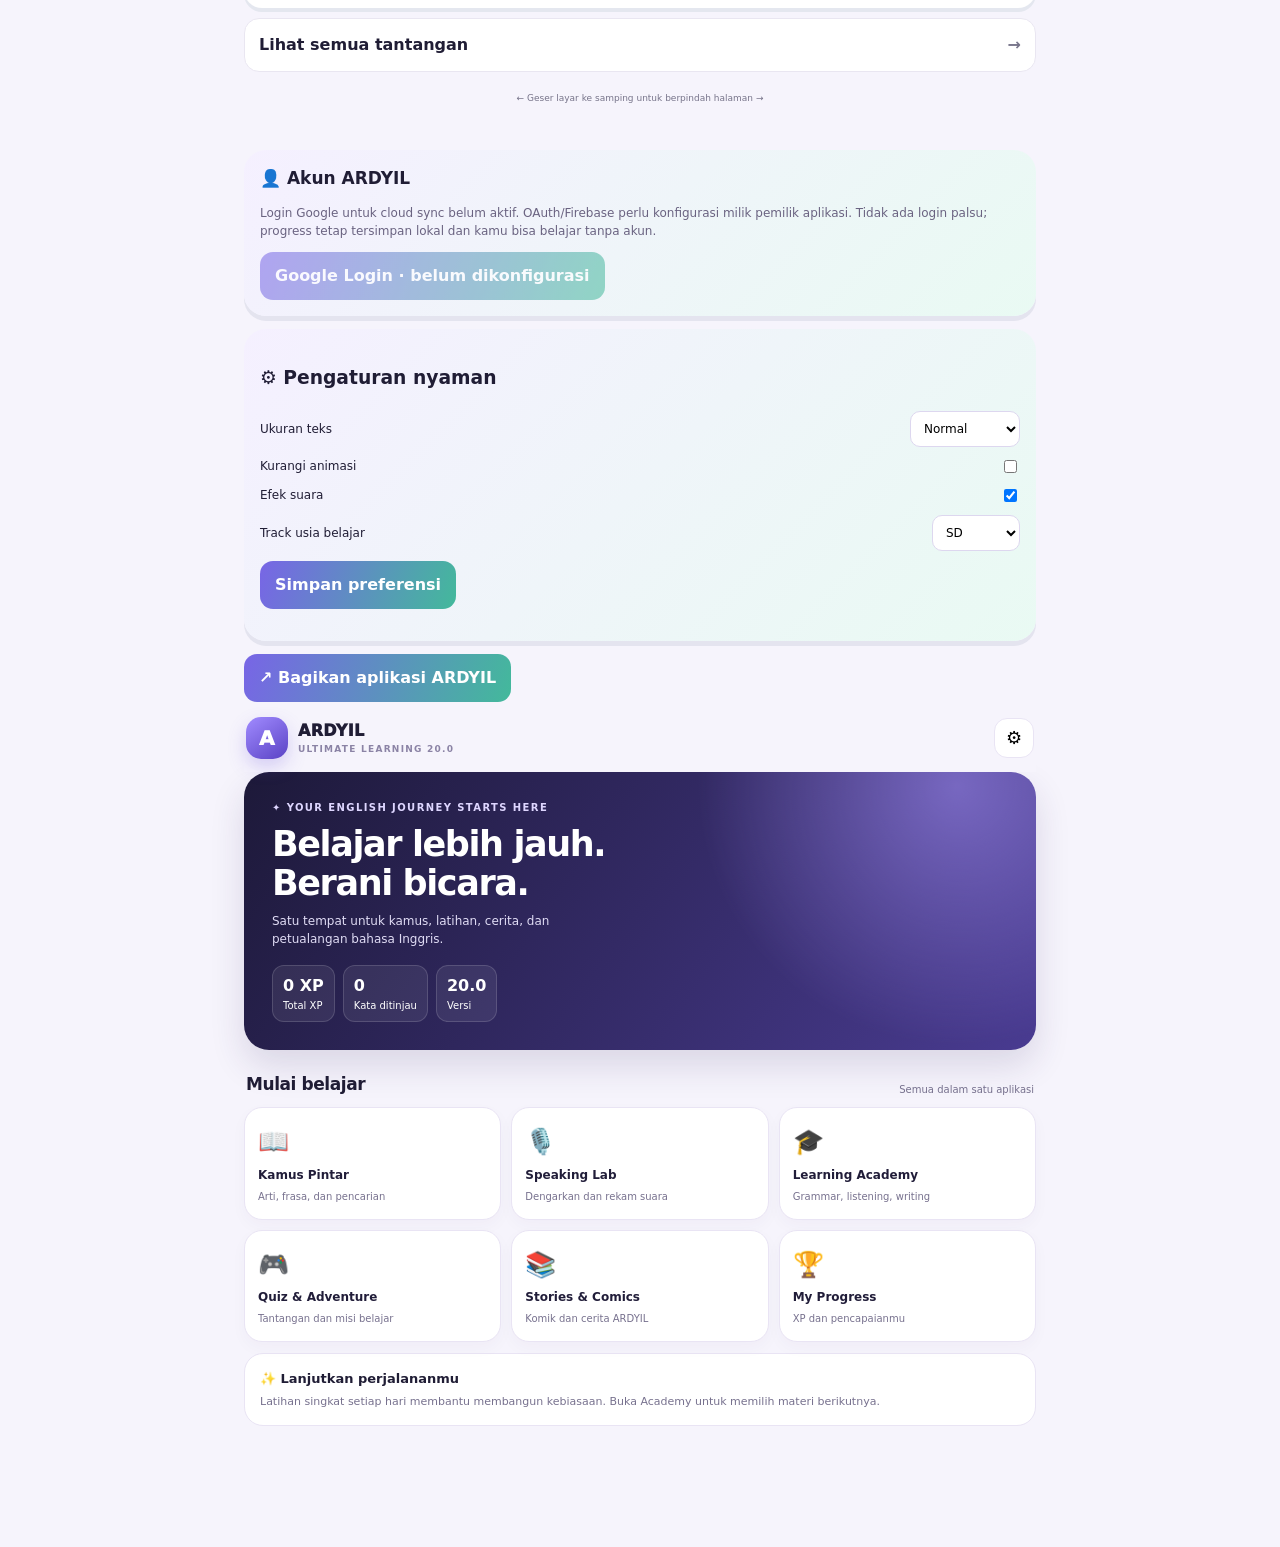
==== commit ce500572: "Integrate Explore stories into ARDYIL 20 unified navigation" ====
--- a/index.html
+++ b/index.html
@@ -180,11 +180,11 @@
 (()=>{
 'use strict';
 const $=id=>document.getElementById(id);
-const home=$('v20-home'),academy=$('v20-academy'),profile=$('v20-profile'),stage=$('v20-module-stage');
+const home=$('v20-home'),academy=$('v20-academy'),profile=$('v20-profile'),stage=$('v20-module-stage'),explore=$('ardyil79-overlay');
 const legacy=['panel-dictionary','panel-practice','panel-favorites','panel-quiz','panel-patterns'].map($);
 const a12=['placement','vocab','grammar','listen','write','tutor','progress'];
 $('v20-module-stage').appendChild($('ardyil12-universe'));
-function hideAll(){[home,academy,profile,stage,...legacy].forEach(x=>{if(x)x.style.display='none';});document.querySelectorAll('.a12-panel').forEach(x=>x.classList.remove('active'));document.querySelectorAll('[data-v20-nav]').forEach(x=>x.classList.remove('active'));$('ardyil12-universe').style.display='none';}
+function hideAll(){[home,academy,profile,stage,explore,...legacy].forEach(x=>{if(x)x.style.display='none';});if(explore)explore.classList.remove('open');document.querySelectorAll('.a12-panel').forEach(x=>x.classList.remove('active'));document.querySelectorAll('[data-v20-nav]').forEach(x=>x.classList.remove('active'));$('ardyil12-universe').style.display='none';}
 function navActive(name){const b=document.querySelector('[data-v20-nav="'+name+'"]');if(b)b.classList.add('active');}
 function show(name){hideAll();if(name==='home'){home.style.display='block';navActive('home');}
 else if(name==='dictionary'){const x=$('panel-dictionary');x.style.display='block';x.classList.add('v20-show');navActive('dictionary');}
@@ -204,6 +204,7 @@
 const oldTabs=document.querySelectorAll('[data-tab]');
 oldTabs.forEach(b=>b.addEventListener('click',()=>{const map={dictionary:'dictionary',practice:'speak',favorites:'dictionary',quiz:'game',patterns:'game'};show(map[b.dataset.tab]||'home');}));
 const observer=new MutationObserver(refreshStats);const xpEl=$('a12-xp');if(xpEl)observer.observe(xpEl,{childList:true,subtree:true,characterData:true});
+const closeExplore=$('a79-close');if(closeExplore)closeExplore.addEventListener('click',()=>{setTimeout(()=>{if(explore&&!explore.classList.contains('open'))explore.style.display='none';show('home');},0);});
 show('home');
 })();
 }, {once:true});
@@ -1688,5 +1689,13 @@
 })();
 </script>
 
+
+<style id="ardyil20-explore-integration">
+#ardyil79-launch{display:none!important}
+#ardyil79-overlay.open{display:block!important;position:relative!important;inset:auto!important;z-index:1!important;min-height:50vh;overflow:visible!important;background:transparent!important;color:var(--v20-ink)!important;border:1px solid var(--v20-line);border-radius:20px;margin:8px 0 20px}
+#ardyil79-overlay.open .a79-head{position:sticky;top:66px;border-radius:18px 18px 0 0}
+#ardyil79-overlay.open .a79-main{padding:12px}
+#ardyil79-overlay.open .a79-tabs{top:119px}
+</style>
 </body>
 </html>
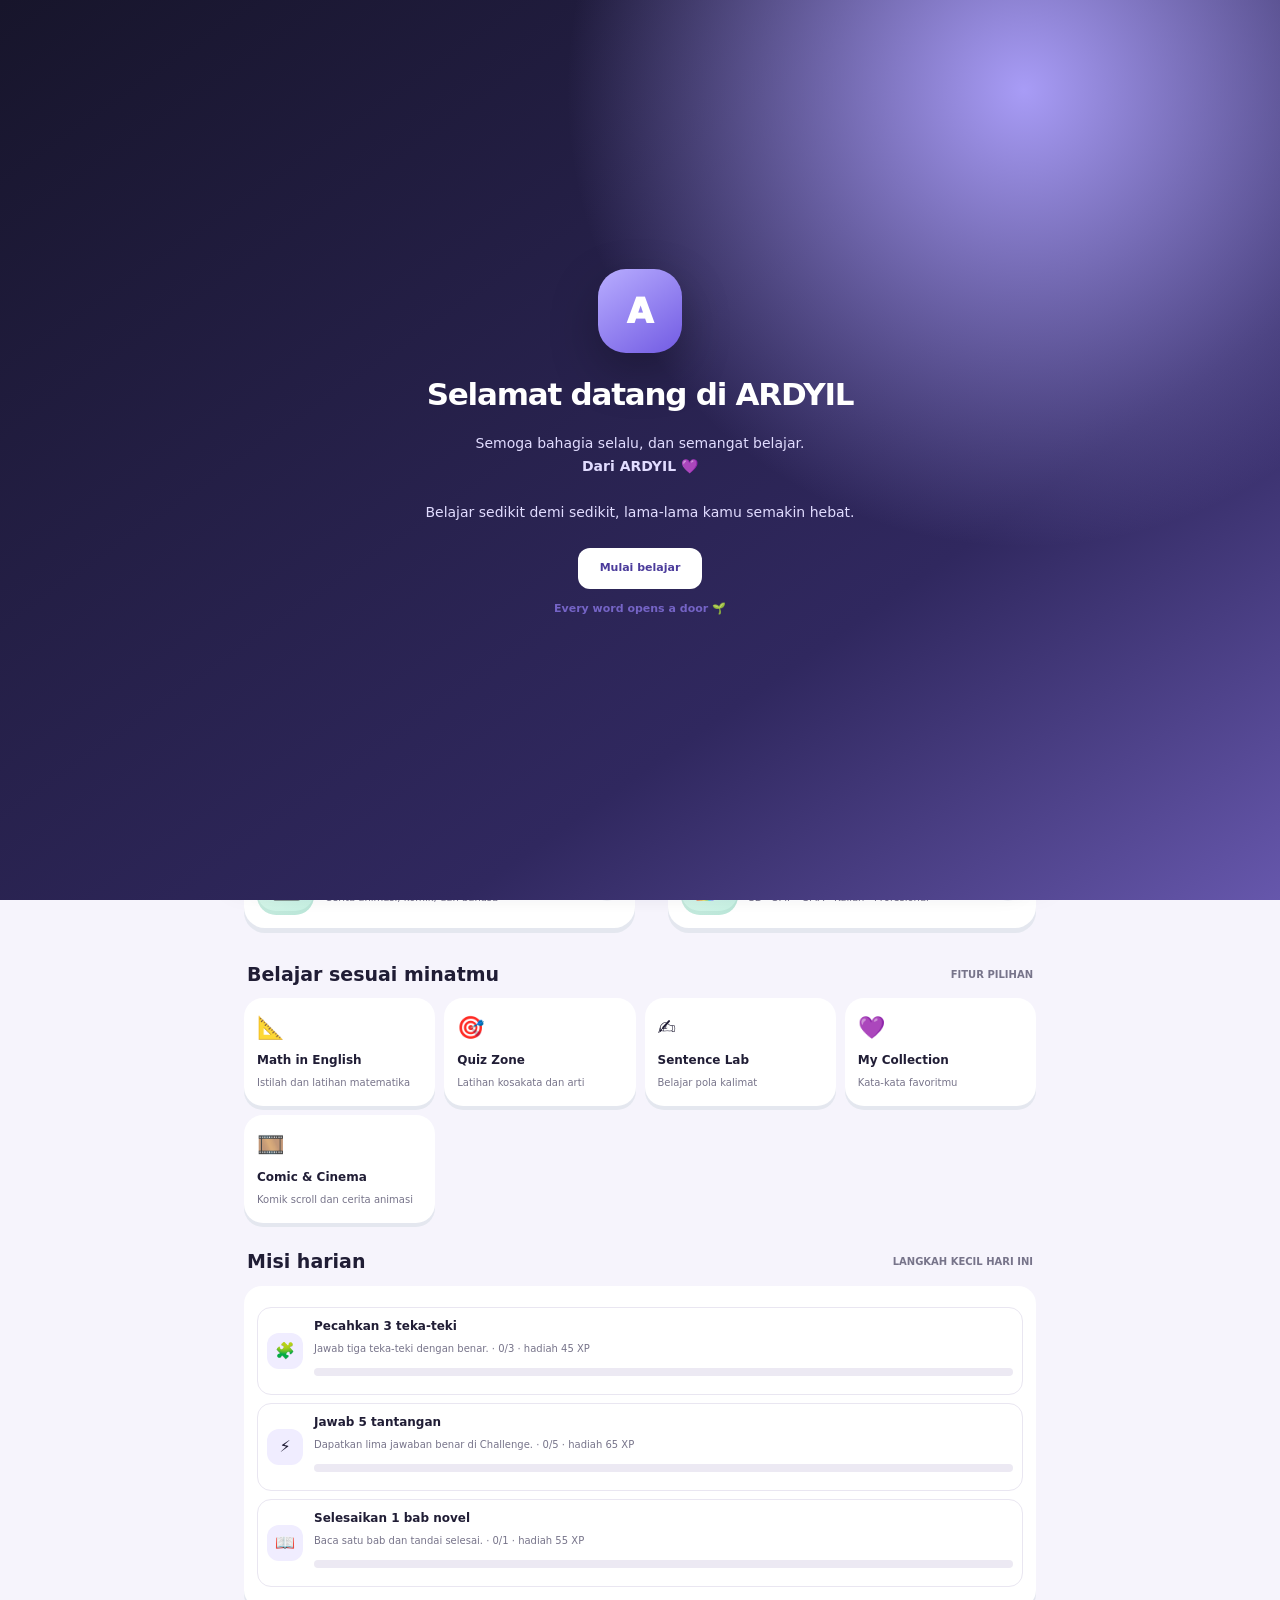
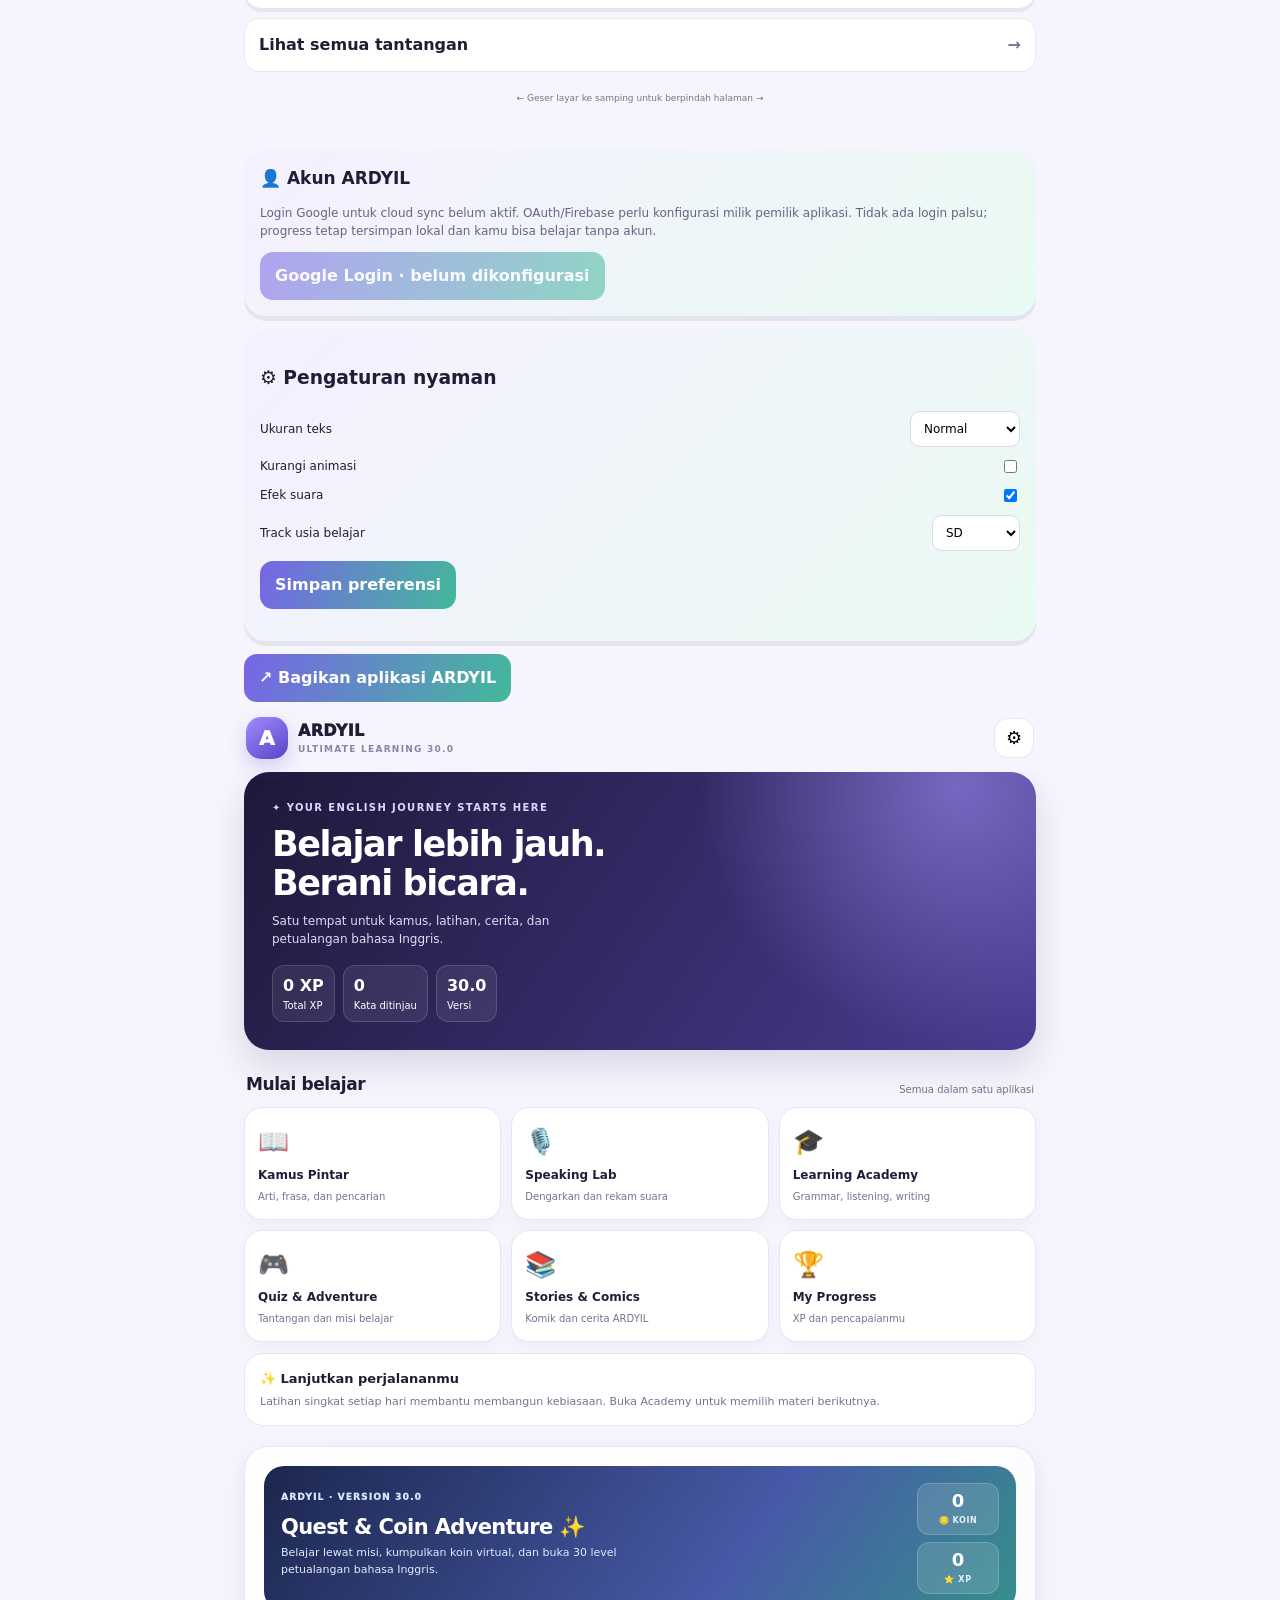
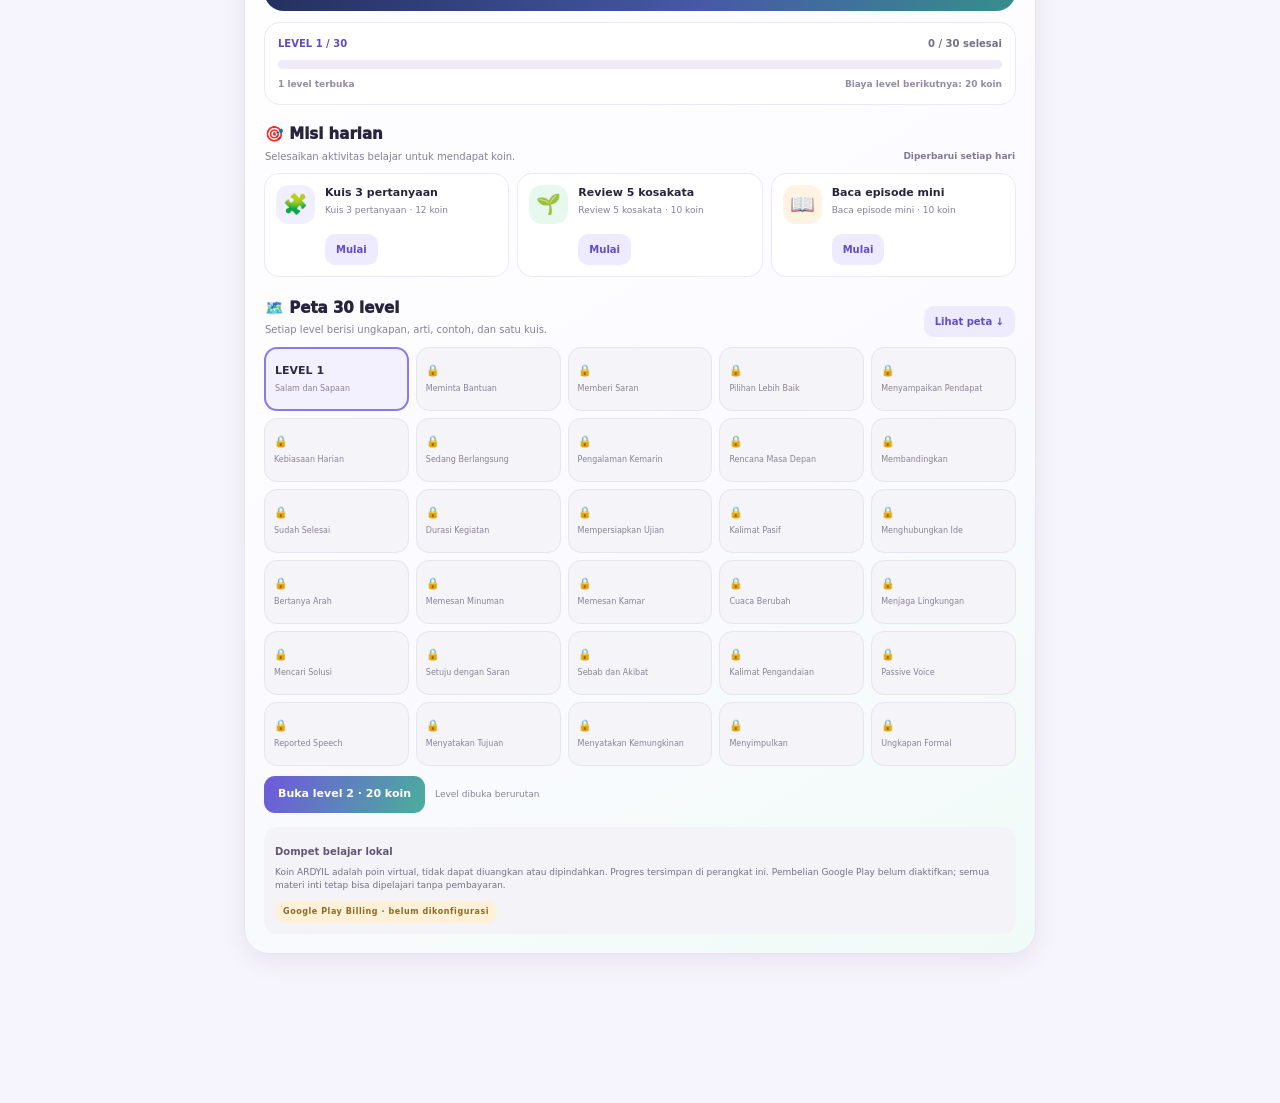
==== commit 462e2d42: "Upgrade ARDYIL to 30.0 with quests, coins and expanded offline content" ====
--- a/index.html
+++ b/index.html
@@ -5,7 +5,7 @@
 <meta name="viewport" content="width=device-width, initial-scale=1, viewport-fit=cover">
 <meta name="theme-color" content="#17152b">
 <meta name="description" content="Kamus Inggris-Indonesia offline dengan pencarian pintar, audio, izin mikrofon, terjemahan lokal, kuis, favorit, dan pola kalimat.">
-<title>ARDYIL English Dictionary 20.0 — Learn, Play, Explore</title>
+<title>ARDYIL English Dictionary 30.0 — Learn, Play, Explore</title>
 <style>
 :root{--ink:#201d35;--muted:#77748a;--paper:#f7f6fb;--card:#fff;--line:#e9e6f1;--violet:#6f5be8;--violet2:#927cff;--mint:#49b99b;--rose:#ef8ca6;--navy:#17152b;--soft:#f0edff;--shadow:0 14px 40px rgba(39,31,79,.08);--radius:22px}
 *{box-sizing:border-box}html{scroll-behavior:smooth}body{margin:0;background:var(--paper);color:var(--ink);font-family:Inter,ui-sans-serif,system-ui,-apple-system,"Segoe UI",Roboto,Arial,sans-serif;line-height:1.5}button,input,select,textarea{font:inherit}button{cursor:pointer}button:focus-visible,input:focus-visible,select:focus-visible,textarea:focus-visible{outline:3px solid rgba(111,91,232,.25);outline-offset:2px}.shell{max-width:1100px;margin:0 auto;padding:0 18px 48px}.topbar{display:flex;align-items:center;justify-content:space-between;padding:18px 0 15px;gap:12px}.brand{display:flex;align-items:center;gap:11px;min-width:0}.brandmark{width:42px;height:42px;border-radius:15px;background:linear-gradient(145deg,#8d7aff,#5b48d2);color:#fff;display:grid;place-items:center;font-size:21px;font-weight:900;box-shadow:0 8px 20px rgba(111,91,232,.26)}.brandname{font-weight:850;letter-spacing:.02em;font-size:15px}.brandtag{color:var(--muted);font-size:11px;letter-spacing:.08em;text-transform:uppercase}.top-actions{display:flex;align-items:center;gap:8px}.offline-pill{display:flex;align-items:center;gap:7px;border:1px solid #cdebe2;background:#effbf7;color:#287b65;border-radius:99px;padding:7px 10px;font-size:11px;font-weight:750;white-space:nowrap}.dot{width:7px;height:7px;border-radius:50%;background:#43b991;box-shadow:0 0 0 3px rgba(67,185,145,.12)}.iconbtn{width:39px;height:39px;border:1px solid var(--line);background:#fff;border-radius:13px;color:var(--ink);font-size:18px}
@@ -39,6 +39,7 @@
 @media(prefers-reduced-motion:reduce){*,*::before,*::after{animation-duration:.01ms!important;animation-iteration-count:1!important;scroll-behavior:auto!important;transition-duration:.01ms!important}}
 </style>
 
+<link rel="stylesheet" href="./v30-quest.css">
 </head>
 <body>
 <div class="shell">
@@ -123,7 +124,7 @@
 @media(prefers-reduced-motion:reduce){#v20-bottom-nav *,#v20-home *{animation:none!important;transition:none!important}}
 </style>
 <header id="ardyil20-header">
- <div class="v20-brand"><div class="v20-logo">A</div><div>ARDYIL <div class="v20-tag">ULTIMATE LEARNING 20.0</div></div></div>
+ <div class="v20-brand"><div class="v20-logo">A</div><div>ARDYIL <div class="v20-tag">ULTIMATE LEARNING 30.0</div></div></div>
  <button class="v20-icon" id="v20-settings" aria-label="Pengaturan">⚙️</button>
 </header>
 <section id="v20-home">
@@ -131,7 +132,7 @@
   <div class="v20-eyebrow">✦ YOUR ENGLISH JOURNEY STARTS HERE</div>
   <h1>Belajar lebih jauh.<br>Berani bicara.</h1>
   <p>Satu tempat untuk kamus, latihan, cerita, dan petualangan bahasa Inggris.</p>
-  <div class="v20-stats"><div class="v20-stat"><b id="v20-home-xp">0 XP</b>Total XP</div><div class="v20-stat"><b id="v20-home-words">0</b>Kata ditinjau</div><div class="v20-stat"><b>20.0</b>Versi</div></div>
+  <div class="v20-stats"><div class="v20-stat"><b id="v20-home-xp">0 XP</b>Total XP</div><div class="v20-stat"><b id="v20-home-words">0</b>Kata ditinjau</div><div class="v20-stat"><b>30.0</b>Versi</div></div>
  </div>
  <div class="v20-section-head"><h2>Mulai belajar</h2><span>Semua dalam satu aplikasi</span></div>
  <div class="v20-grid">
@@ -143,6 +144,24 @@
   <button class="v20-tile" data-v20-go="profile"><span class="ico">🏆</span><b>My Progress</b><small>XP dan pencapaianmu</small></button>
  </div>
  <div class="v20-wide"><h3>✨ Lanjutkan perjalananmu</h3><p>Latihan singkat setiap hari membantu membangun kebiasaan. Buka Academy untuk memilih materi berikutnya.</p></div>
+<section class="v30-quest-shell" id="v30-quest-hub" aria-labelledby="v30-quest-title">
+ <div class="v30-hero">
+  <div class="v30-hero-copy"><span class="v30-kicker">ARDYIL · VERSION 30.0</span><h2 id="v30-quest-title">Quest & Coin Adventure ✨</h2><p>Belajar lewat misi, kumpulkan koin virtual, dan buka 30 level petualangan bahasa Inggris.</p></div>
+  <div class="v30-wallet" aria-label="Dompet koin dan XP"><div><b id="v30-coins">0</b><small>🪙 KOIN</small></div><div><b id="v30-xp">0</b><small>⭐ XP</small></div></div>
+ </div>
+ <div class="v30-progress-card"><div class="v30-progress-label"><span>LEVEL <b id="v30-level-now">1</b> / 30</span><span id="v30-level-count">0 level selesai</span></div><div class="v30-progress-track"><span id="v30-level-fill"></span></div><div class="v30-progress-foot"><span id="v30-unlocked-count">1 level terbuka</span><span>Biaya level berikutnya: 20 koin</span></div></div>
+ <div class="v30-section-heading"><div><h3>🎯 Misi harian</h3><p>Selesaikan aktivitas belajar untuk mendapat koin.</p></div><span class="v30-reset-note">Diperbarui setiap hari</span></div>
+ <div class="v30-missions" id="v30-missions">
+  <article class="v30-mission"><div class="v30-mission-icon">🧩</div><div class="v30-mission-copy"><b>Kuis 3 pertanyaan</b><small id="v30-quiz-status">Belum selesai · 12 koin</small></div><button type="button" data-v30-start="quiz">Mulai</button></article>
+  <article class="v30-mission"><div class="v30-mission-icon">🌱</div><div class="v30-mission-copy"><b>Review 5 kosakata</b><small id="v30-vocab-status">Belum selesai · 10 koin</small></div><button type="button" data-v30-start="vocab">Mulai</button></article>
+  <article class="v30-mission"><div class="v30-mission-icon">📖</div><div class="v30-mission-copy"><b>Baca episode mini</b><small id="v30-story-status">Belum selesai · 10 koin</small></div><button type="button" data-v30-start="story">Mulai</button></article>
+ </div>
+ <div class="v30-level-heading"><div><h3>🗺️ Peta 30 level</h3><p>Setiap level berisi ungkapan, arti, contoh, dan satu kuis.</p></div><button type="button" id="v30-map-toggle" aria-expanded="false">Lihat peta ↓</button></div>
+ <div class="v30-level-map" id="v30-level-map" hidden></div>
+ <div class="v30-unlock-row"><button type="button" class="v30-primary" id="v30-unlock-next">Buka level berikutnya · 20 koin</button><span>Level dibuka berurutan</span></div>
+ <div class="v30-stage" id="v30-stage" hidden aria-live="polite"></div>
+ <div class="v30-economy-note"><b>Dompet belajar lokal</b><p>Koin ARDYIL adalah poin virtual, tidak dapat diuangkan atau dipindahkan. Progres tersimpan di perangkat ini. Pembelian Google Play belum diaktifkan; semua materi inti tetap bisa dipelajari tanpa pembayaran.</p><span class="v30-billing-status">Google Play Billing · belum dikonfigurasi</span></div>
+</section>
 </section>
 <section id="v20-academy">
  <div class="v20-section-head"><h2>Learning Academy</h2><span>Latihan terpadu</span></div>
@@ -194,7 +213,7 @@
 else if(name==='game'){const x=$('panel-quiz');x.style.display='block';x.classList.add('v20-show');navActive('academy');}
 else if(name==='stories'){home.style.display='block';navActive('stories');const launch=$('ardyil79-launch');if(launch)launch.click();}
 }
-function module(name){hideAll();stage.style.display='block';stage.classList.add('active');$('v20-module-back').style.display='inline-block';$('v20-module-title').textContent=({placement:'Tes kemampuan awal',vocab:'Smart Vocabulary',grammar:'Grammar Academy',listen:'Listening Lab',write:'Writing Workshop',tutor:'Tutor Practice',progress:'Learning Progress'})[name]||'Materi belajar';$('v20-module-sub').textContent='ARDYIL 20.0 · Belajar dalam satu pengalaman terpadu';const panel=$('a12-'+name);if(panel)panel.classList.add('active');$('ardyil12-universe').style.display='block';navActive('academy');refreshStats();}
+function module(name){hideAll();stage.style.display='block';stage.classList.add('active');$('v20-module-back').style.display='inline-block';$('v20-module-title').textContent=({placement:'Tes kemampuan awal',vocab:'Smart Vocabulary',grammar:'Grammar Academy',listen:'Listening Lab',write:'Writing Workshop',tutor:'Tutor Practice',progress:'Learning Progress'})[name]||'Materi belajar';$('v20-module-sub').textContent='ARDYIL 30.0 · Belajar dalam satu pengalaman terpadu';const panel=$('a12-'+name);if(panel)panel.classList.add('active');$('ardyil12-universe').style.display='block';navActive('academy');refreshStats();}
 function refreshStats(){let s={};try{s=JSON.parse(localStorage.getItem('ardyil12-progress-v1')||'{}');}catch(e){};const xp=s.xp||0;['v20-home-xp','v20-profile-xp'].forEach(id=>$(id).textContent=id==='v20-home-xp'?xp+' XP':xp);$('v20-home-words').textContent=s.reviewed||0;$('v20-profile-correct').textContent=s.correct||0;$('v20-profile-reviewed').textContent=s.reviewed||0;$('v20-profile-lessons').textContent=s.lessons||0;}
 document.querySelectorAll('[data-v20-nav]').forEach(b=>b.addEventListener('click',()=>show(b.dataset.v20Nav)));
 document.querySelectorAll('[data-v20-go]').forEach(b=>b.addEventListener('click',()=>show(b.dataset.v20Go)));
@@ -599,7 +618,7 @@
 function toggleTranslation(){const show=$x('ardyilTranslationToggle').checked;document.querySelectorAll('[data-translation]').forEach(el=>el.hidden=!show);}
 function speakText(text){if(typeof speak==='function')speak(text);else if(window.speechSynthesis){const u=new SpeechSynthesisUtterance(text);u.lang='en-US';window.speechSynthesis.speak(u)}}
 function stopMusic(){if(musicInterval)clearInterval(musicInterval);musicInterval=null;musicPlaying=false;audioNodes.forEach(n=>{try{n.stop()}catch(e){}});audioNodes=[];const b=$x('ardyilMusicToggle');if(b)b.textContent='▶ Putar musik';}
-async function playMusic(){const Ctx=window.AudioContext||window.webkitAudioContext;if(!Ctx){toast('Audio WebView tidak didukung. Perbarui Android System WebView/Chrome.');return;}try{stopMusic();if(!audioCtx)audioCtx=new Ctx();if(audioCtx.state!=='running')await audioCtx.resume();if(audioCtx.state!=='running'){toast('Audio HP belum aktif. Pastikan volume Media naik, lalu tekan Putar lagi.');return;}musicPlaying=true;$x('ardyilMusicToggle').textContent='Ⅱ Jeda musik';const mood=$x('ardyilNovelMood').value;const instrument=($x('ardyilInstrumentSelect')&&$x('ardyilInstrumentSelect').value)||'piano';const chords={romantic:[261.63,329.63,392,523.25],adventure:[293.66,369.99,440,587.33],mystery:[220,261.63,329.63,440],calm:[174.61,220,261.63,349.23]};let notes=(chords[mood]||chords.calm).slice();const styles={piano:{type:'triangle',cutoff:1500,decay:2.6},guitar:{type:'triangle',cutoff:760,decay:1.45},harp:{type:'sine',cutoff:2200,decay:2.1},flute:{type:'sine',cutoff:1800,decay:2.8},violin:{type:'sawtooth',cutoff:1150,decay:3.0},cello:{type:'triangle',cutoff:620,decay:3.3},bells:{type:'sine',cutoff:3000,decay:1.8},musicbox:{type:'square',cutoff:1700,decay:1.1},marimba:{type:'triangle',cutoff:1050,decay:1.0},organ:{type:'square',cutoff:900,decay:2.7},lofi:{type:'triangle',cutoff:540,decay:3.1},ambient:{type:'sine',cutoff:700,decay:4.0},orchestra:{type:'sawtooth',cutoff:1300,decay:3.4},synth:{type:'triangle',cutoff:2000,decay:2.4},rain:{type:'sine',cutoff:420,decay:3.6}};Object.assign(styles,{'soft-piano':styles.piano,'grand-piano':styles.piano,'electric-piano':styles.lofi,'acoustic-guitar':styles.guitar,'nylon-guitar':styles.guitar,'ukulele':styles.guitar,'mandolin':styles.guitar,'warm-strings':styles.orchestra,'viola':styles.violin,'double-bass':styles.cello,'soft-flute':styles.flute,'pan-flute':styles.flute,'clarinet':styles.flute,'trumpet':styles.orchestra,'saxophone':styles.orchestra,'trombone':styles.orchestra,'kalimba':styles.marimba,'steel-drum':styles.marimba,'soft-bells':styles.bells,'church-organ':styles.organ,'dream-pad':styles.synth,'space-ambient':styles.ambient,'forest-ambient':styles.ambient,'ocean-ambient':styles.rain,'wind-chimes':styles.bells});const style=styles[instrument]||styles.piano;if(instrument==='bells'||instrument==='musicbox')notes=[notes[2]*2,notes[1]*2,notes[3]*2];if(instrument==='cello'||instrument==='rain')notes=notes.map(n=>n/2);const playChord=()=>{if(!musicPlaying||!audioCtx||audioCtx.state!=='running')return;const now=audioCtx.currentTime;notes.forEach((freq,i)=>{const osc=audioCtx.createOscillator(),gain=audioCtx.createGain(),filter=audioCtx.createBiquadFilter();osc.type=style.type;osc.frequency.setValueAtTime(freq,now);if(instrument==='flute')osc.detune.setValueAtTime(i*2,now);filter.type='lowpass';filter.frequency.value=style.cutoff;gain.gain.setValueAtTime(0,now);gain.gain.linearRampToValueAtTime(Math.min(.19,musicVolume*.72)/(i+1),now+.32);gain.gain.linearRampToValueAtTime(0,now+style.decay);osc.connect(filter);filter.connect(gain);gain.connect(audioCtx.destination);osc.onended=()=>{audioNodes=audioNodes.filter(x=>x!==osc)};osc.start(now);osc.stop(now+style.decay+.05);audioNodes.push(osc);});};playChord();musicInterval=setInterval(playChord,instrument==='bells'?2700:3600);toast('Musik '+instrument+' mulai · instrumental sintetis offline.');}catch(e){stopMusic();toast('Audio gagal: '+(e?.message||'Periksa volume Media dan WebView'));}}function applySettings(){const s=state.settings||{};document.body.classList.toggle('ardyil-dark',s.theme==='dark'||(s.theme==='auto'&&window.matchMedia&&window.matchMedia('(prefers-color-scheme: dark)').matches));document.body.classList.toggle('ardyil-font-small',s.font==='small');document.body.classList.toggle('ardyil-font-large',s.font==='large');document.body.classList.toggle('ardyil-reduced',s.motion===false||s.motion==='reduced');document.body.classList.toggle('ardyil-no-stickers',s.stickers===false);const palettes={purple:['#765ee8','#f0edff'],blue:['#397dce','#eaf3ff'],rose:['#cb648e','#fff0f6'],mint:['#26977d','#e8f8f2']};const p=palettes[s.color||'purple']||palettes.purple;document.documentElement.style.setProperty('--ardyil-accent',p[0]);document.documentElement.style.setProperty('--ardyil-accent-soft',p[1]);}
+async function playMusic(){const Ctx=window.AudioContext||window.webkitAudioContext;if(!Ctx){toast('Audio WebView tidak didukung. Perbarui Android System WebView/Chrome.');return;}try{stopMusic();if(!audioCtx)audioCtx=new Ctx();if(audioCtx.state!=='running')await audioCtx.resume();if(audioCtx.state!=='running'){toast('Audio HP belum aktif. Pastikan volume Media naik, lalu tekan Putar lagi.');return;}musicPlaying=true;$x('ardyilMusicToggle').textContent='Ⅱ Jeda musik';const mood=$x('ardyilNovelMood').value;const instrument=($x('ardyilInstrumentSelect')&&$x('ardyilInstrumentSelect').value)||'piano';const chords={romantic:[261.63,329.63,392,523.25],adventure:[293.66,369.99,440,587.33],mystery:[220,261.63,329.63,440],calm:[174.61,220,261.63,349.23]};let notes=(chords[mood]||chords.calm).slice();const styles={piano:{type:'triangle',cutoff:1500,decay:2.6},guitar:{type:'triangle',cutoff:760,decay:1.45},harp:{type:'sine',cutoff:2200,decay:2.1},flute:{type:'sine',cutoff:1800,decay:2.8},violin:{type:'sawtooth',cutoff:1150,decay:3.0},cello:{type:'triangle',cutoff:620,decay:3.3},bells:{type:'sine',cutoff:3000,decay:1.8},musicbox:{type:'square',cutoff:1700,decay:1.1},marimba:{type:'triangle',cutoff:1050,decay:1.0},organ:{type:'square',cutoff:900,decay:2.7},lofi:{type:'triangle',cutoff:540,decay:3.1},ambient:{type:'sine',cutoff:700,decay:4.0},orchestra:{type:'sawtooth',cutoff:1300,decay:3.4},synth:{type:'triangle',cutoff:2000,decay:2.4},rain:{type:'sine',cutoff:420,decay:3.6}};Object.assign(styles,{'soft-piano':styles.piano,'grand-piano':styles.piano,'electric-piano':styles.lofi,'acoustic-guitar':styles.guitar,'nylon-guitar':styles.guitar,'ukulele':styles.guitar,'mandolin':styles.guitar,'warm-strings':styles.orchestra,'viola':styles.violin,'double-bass':styles.cello,'soft-flute':styles.flute,'pan-flute':styles.flute,'clarinet':styles.flute,'trumpet':styles.orchestra,'saxophone':styles.orchestra,'trombone':styles.orchestra,'kalimba':styles.marimba,'steel-drum':styles.marimba,'soft-bells':styles.bells,'church-organ':styles.organ,'dream-pad':styles.synth,'space-ambient':styles.ambient,'forest-ambient':styles.ambient,'ocean-ambient':styles.rain,'wind-chimes':styles.bells,'felt-piano':{type:'sine',cutoff:980,decay:2.4},'warm-piano':{type:'triangle',cutoff:1180,decay:3.0},'bright-grand-piano':{type:'triangle',cutoff:2050,decay:2.7},'fingerstyle-guitar':{type:'triangle',cutoff:620,decay:1.8},'steel-string-guitar':{type:'triangle',cutoff:1120,decay:1.35},'soft-ukulele':{type:'sine',cutoff:1420,decay:1.55},'dream-piano':{type:'sine',cutoff:760,decay:3.8},'gentle-guitar':{type:'sine',cutoff:690,decay:2.1}});const style=styles[instrument]||styles.piano;if(instrument==='bells'||instrument==='musicbox')notes=[notes[2]*2,notes[1]*2,notes[3]*2];if(instrument==='cello'||instrument==='rain')notes=notes.map(n=>n/2);const playChord=()=>{if(!musicPlaying||!audioCtx||audioCtx.state!=='running')return;const now=audioCtx.currentTime;notes.forEach((freq,i)=>{const osc=audioCtx.createOscillator(),gain=audioCtx.createGain(),filter=audioCtx.createBiquadFilter();osc.type=style.type;osc.frequency.setValueAtTime(freq,now);if(instrument==='flute')osc.detune.setValueAtTime(i*2,now);filter.type='lowpass';filter.frequency.value=style.cutoff;gain.gain.setValueAtTime(0,now);gain.gain.linearRampToValueAtTime(Math.min(.19,musicVolume*.72)/(i+1),now+.32);gain.gain.linearRampToValueAtTime(0,now+style.decay);osc.connect(filter);filter.connect(gain);gain.connect(audioCtx.destination);osc.onended=()=>{audioNodes=audioNodes.filter(x=>x!==osc)};osc.start(now);osc.stop(now+style.decay+.05);audioNodes.push(osc);});};playChord();musicInterval=setInterval(playChord,instrument==='bells'?2700:3600);toast('Musik '+instrument+' mulai · instrumental sintetis offline.');}catch(e){stopMusic();toast('Audio gagal: '+(e?.message||'Periksa volume Media dan WebView'));}}function applySettings(){const s=state.settings||{};document.body.classList.toggle('ardyil-dark',s.theme==='dark'||(s.theme==='auto'&&window.matchMedia&&window.matchMedia('(prefers-color-scheme: dark)').matches));document.body.classList.toggle('ardyil-font-small',s.font==='small');document.body.classList.toggle('ardyil-font-large',s.font==='large');document.body.classList.toggle('ardyil-reduced',s.motion===false||s.motion==='reduced');document.body.classList.toggle('ardyil-no-stickers',s.stickers===false);const palettes={purple:['#765ee8','#f0edff'],blue:['#397dce','#eaf3ff'],rose:['#cb648e','#fff0f6'],mint:['#26977d','#e8f8f2']};const p=palettes[s.color||'purple']||palettes.purple;document.documentElement.style.setProperty('--ardyil-accent',p[0]);document.documentElement.style.setProperty('--ardyil-accent-soft',p[1]);}
 function updateSetting(k,v){state.settings[k]=v;persist();applySettings();}
 function openSplash(){const el=$x('ardyilSplash');if(!el)return;if(state.settings.splash===false){el.classList.add('hide');return}el.classList.remove('hide');}
 function buildUI(){
@@ -611,7 +630,7 @@
 '<section class="panel" id="panel-challenge"><div class="ardyil-section-head"><div><h2>Challenge Zone</h2><p>Jawab sebanyak mungkin dalam waktu 60 detik.</p></div><span class="ardyil-pill">BEST <span id="ardyilChallengeBest">0</span></span></div><div class="ardyil-grid"><div class="ardyil-card"><div class="ardyil-grid"><div><div class="ardyil-muted">WAKTU TERSISA</div><div class="ardyil-stat"><span id="ardyilChallengeTime">60</span>s</div></div><div><div class="ardyil-muted">JAWABAN BENAR</div><div class="ardyil-stat" id="ardyilChallengeScore">0</div></div></div><p class="ardyil-muted" id="ardyilChallengePrompt">Tekan mulai untuk membuka tantangan.</p><div class="ardyil-options" id="ardyilChallengeOptions"></div><button class="ardyil-btn" id="ardyilChallengeStart" style="margin-top:14px">Mulai tantangan 60 detik</button></div><div class="ardyil-card"><h3>Misi harian</h3><p class="ardyil-muted">Progres tersimpan di perangkat dan diatur ulang berdasarkan tanggal lokal perangkat.</p><div id="ardyilMissions"></div></div></div></section>'+
 '<section class="panel" id="panel-adventure"><div class="ardyil-section-head"><div><h2>Adventure World</h2><p>Jelajahi dunia, selesaikan misi, dan buka wilayah baru.</p></div><span class="ardyil-pill">XP <span id="ardyilXp">0</span></span></div><div class="ardyil-card"><div class="ardyil-grid"><div><div class="ardyil-muted">LEVEL PEMBELAJAR</div><div class="ardyil-stat" id="ardyilLevel">1</div></div><div><div class="ardyil-muted">WILAYAH SELESAI</div><div class="ardyil-stat" id="ardyilAdventureLevel">0</div></div></div><div class="ardyil-progress"><span id="ardyilAdventureBar" style="width:0%"></span></div><p class="ardyil-muted" id="ardyilAdventureProgress">0 / 5 wilayah selesai</p><div class="ardyil-path" id="ardyilAdventurePath"></div></div><div class="ardyil-card" style="margin-top:12px"><span class="ardyil-pill">MISI AKTIF</span><h3 id="ardyilAdventureQuestion" style="margin-top:12px">Pilih wilayah untuk memulai.</h3><div class="ardyil-options" id="ardyilAdventureOptions"></div></div></section>'+
 '<section class="panel" id="panel-academy"><div class="ardyil-section-head"><div><h2>English Academy</h2><p>Belajar matematika dan istilah pelajaran dalam bahasa Inggris.</p></div><span class="ardyil-pill">OFFLINE</span></div><div class="ardyil-card"><h3>Mathematics in English</h3><p class="ardyil-muted">Sentuh tombol dengar untuk melatih pengucapan istilah matematika.</p><div class="ardyil-math-list" id="ardyilMathList"></div></div><div class="ardyil-card" style="margin-top:12px"><h3>Contoh kalimat matematika</h3><p class="ardyil-story-en">“Add five and three. The result is eight.”</p><p class="ardyil-story-id">“Jumlahkan lima dan tiga. Hasilnya adalah delapan.”</p><p class="ardyil-story-en">“A half is equal to one divided by two.”</p><p class="ardyil-story-id">“Setengah sama dengan satu dibagi dua.”</p><button class="ardyil-btn" id="ardyilMathQuiz">Latihan istilah matematika</button><p class="ardyil-feedback" id="ardyilMathFeedback"></p></div></section>'+
-'<section class="panel" id="panel-novels"><div class="ardyil-section-head"><div><h2>Novel Reader</h2><p>Baca cerita bahasa Inggris orisinal dengan terjemahan Indonesia.</p></div><span class="ardyil-pill">BILINGUAL</span></div><div class="ardyil-card"><label class="ardyil-muted" for="ardyilNovelSelect">Pilih cerita</label><select id="ardyilNovelSelect" class="ardyil-input"><option value="0">The Lantern Beyond the Hill · Adventure</option><option value="1">Letters in the Rain · Romance</option><option value="2">The Clockmaker’s Secret · Mystery</option><option value="3">The Paper Bridge · Adventure</option><option value="4">Midnight Cafe · Slice of Life</option><option value="5">The Map of Small Stars · Fantasy</option></select><h3 id="ardyilNovelTitle" style="margin-top:12px"></h3><label class="ardyil-setting-row"><span><b>Tampilkan terjemahan Indonesia</b></span><input type="checkbox" id="ardyilTranslationToggle" checked></label><div id="ardyilNovelText"></div><button class="ardyil-btn" id="ardyilReadDone">Bab selesai dibaca ✓</button><div class="ardyil-music"><div style="flex:1;min-width:150px"><b>♫ Musik latar orisinal</b><small>Instrumental sintetis offline · tanpa lagu komersial</small></div><select id="ardyilNovelMood"><option value="adventure">Adventure mood</option><option value="romantic">Romance mood</option><option value="mystery">Mystery mood</option><option value="calm">Relax mood</option></select><select id="ardyilInstrumentSelect" aria-label="Pilihan instrumen"><option value="piano">Piano lembut</option><option value="guitar">Acoustic guitar</option><option value="harp">Harp</option><option value="flute">Flute</option><option value="violin">Violin</option><option value="cello">Cello</option><option value="bells">Bells</option><option value="musicbox">Music box</option><option value="marimba">Marimba</option><option value="organ">Organ</option><option value="lofi">Lo-fi keys</option><option value="ambient">Ambient pad</option><option value="orchestra">Orchestral strings</option><option value="synth">Soft synth</option><option value="rain">Rain ambience</option></select><button class="ardyil-btn" id="ardyilMusicToggle">▶ Putar musik</button><label style="font-size:10px;display:flex;align-items:center;gap:6px">Volume <input id="ardyilMusicVolume" type="range" min="0" max="40" value="22"></label></div><p class="ardyil-muted">Musik dibuat secara sintetis langsung di perangkat. Tekan putar untuk mulai; musik berhenti saat pengguna menekan jeda.</p></div></section>'
+'<section class="panel" id="panel-novels"><div class="ardyil-section-head"><div><h2>Novel Reader</h2><p>Baca cerita bahasa Inggris orisinal dengan terjemahan Indonesia.</p></div><span class="ardyil-pill">BILINGUAL</span></div><div class="ardyil-card"><label class="ardyil-muted" for="ardyilNovelSelect">Pilih cerita</label><select id="ardyilNovelSelect" class="ardyil-input"><option value="0">The Lantern Beyond the Hill · Adventure</option><option value="1">Letters in the Rain · Romance</option><option value="2">The Clockmaker’s Secret · Mystery</option><option value="3">The Paper Bridge · Adventure</option><option value="4">Midnight Cafe · Slice of Life</option><option value="5">The Map of Small Stars · Fantasy</option></select><h3 id="ardyilNovelTitle" style="margin-top:12px"></h3><label class="ardyil-setting-row"><span><b>Tampilkan terjemahan Indonesia</b></span><input type="checkbox" id="ardyilTranslationToggle" checked></label><div id="ardyilNovelText"></div><button class="ardyil-btn" id="ardyilReadDone">Bab selesai dibaca ✓</button><div class="ardyil-music"><div style="flex:1;min-width:150px"><b>♫ Musik latar orisinal</b><small>Instrumental sintetis offline · variasi piano dan gitar orisinal</small></div><select id="ardyilNovelMood"><option value="adventure">Adventure mood</option><option value="romantic">Romance mood</option><option value="mystery">Mystery mood</option><option value="calm">Relax mood</option></select><select id="ardyilInstrumentSelect" aria-label="Pilihan instrumen"><option value="piano">Piano lembut</option><option value="guitar">Acoustic guitar</option><option value="harp">Harp</option><option value="flute">Flute</option><option value="violin">Violin</option><option value="cello">Cello</option><option value="bells">Bells</option><option value="musicbox">Music box</option><option value="marimba">Marimba</option><option value="organ">Organ</option><option value="lofi">Lo-fi keys</option><option value="ambient">Ambient pad</option><option value="orchestra">Orchestral strings</option><option value="synth">Soft synth</option><option value="rain">Rain ambience</option></select><button class="ardyil-btn" id="ardyilMusicToggle">▶ Putar musik</button><label style="font-size:10px;display:flex;align-items:center;gap:6px">Volume <input id="ardyilMusicVolume" type="range" min="0" max="40" value="22"></label></div><p class="ardyil-muted">Musik dibuat secara sintetis langsung di perangkat. Tekan putar untuk mulai; musik berhenti saat pengguna menekan jeda.</p></div></section>'
 );
 $x('ardyilExpansionTop')?.remove();
 const modal=document.querySelector('.modal .modal-note');
@@ -642,7 +661,7 @@
 $x('ardyilPuzzleSolved').textContent=state.puzzleSolved;
 const exp=document.getElementById('ardyil-expansion');if(exp)exp.hidden=false;
 const oldHero=document.querySelector('.hero-kicker');if(oldHero)oldHero.textContent='✦ LEARN · PLAY · EXPLORE · ARDYIL 4.1';
-const title=document.querySelector('title');if(title)title.textContent='ARDYIL English Dictionary 20.0 — Learn, Play, Explore';
+const title=document.querySelector('title');if(title)title.textContent='ARDYIL English Dictionary 30.0 — Learn, Play, Explore';
 openSplash();
 })();
 </script>
@@ -736,7 +755,7 @@
 'use strict';
 const byId=id=>document.getElementById(id),main=document.querySelector('main');
 if(!main||document.getElementById('panel-home'))return;
-document.title='ARDYIL English Dictionary 20.0 — Learn, Play, Explore';
+document.title='ARDYIL English Dictionary 30.0 — Learn, Play, Explore';
 const brandTag=document.querySelector('.brandtag');if(brandTag)brandTag.textContent='LEARN • PLAY • EXPLORE';
 const home=[
 '<section class="panel" id="panel-home"><div class="ardyil-duo-home">',
@@ -1017,7 +1036,7 @@
 <script id="ardyil-42-polish-script">
 (function(){'use strict';
 const select=document.getElementById('ardyilInstrumentSelect');
-if(select){const more=[['soft-piano','Soft Piano'],['grand-piano','Grand Piano'],['electric-piano','Electric Piano'],['acoustic-guitar','Acoustic Guitar'],['nylon-guitar','Nylon Guitar'],['ukulele','Ukulele'],['mandolin','Mandolin'],['warm-strings','Warm Strings'],['viola','Viola'],['double-bass','Double Bass'],['soft-flute','Soft Flute'],['pan-flute','Pan Flute'],['clarinet','Clarinet'],['trumpet','Trumpet'],['saxophone','Saxophone'],['trombone','Trombone'],['kalimba','Kalimba'],['steel-drum','Steel Drum'],['soft-bells','Soft Bells'],['church-organ','Church Organ'],['dream-pad','Dream Pad'],['space-ambient','Space Ambient'],['forest-ambient','Forest Ambient'],['ocean-ambient','Ocean Ambient'],['wind-chimes','Wind Chimes']];more.forEach(([v,n])=>{if(!select.querySelector('option[value="'+v+'"]')){const o=document.createElement('option');o.value=v;o.textContent=n;select.appendChild(o)}});}
+if(select){const more=[['soft-piano','Soft Piano'],['grand-piano','Grand Piano'],['electric-piano','Electric Piano'],['acoustic-guitar','Acoustic Guitar'],['nylon-guitar','Nylon Guitar'],['ukulele','Ukulele'],['mandolin','Mandolin'],['warm-strings','Warm Strings'],['viola','Viola'],['double-bass','Double Bass'],['soft-flute','Soft Flute'],['pan-flute','Pan Flute'],['clarinet','Clarinet'],['trumpet','Trumpet'],['saxophone','Saxophone'],['trombone','Trombone'],['kalimba','Kalimba'],['steel-drum','Steel Drum'],['soft-bells','Soft Bells'],['church-organ','Church Organ'],['dream-pad','Dream Pad'],['space-ambient','Space Ambient'],['forest-ambient','Forest Ambient'],['ocean-ambient','Ocean Ambient'],['wind-chimes','Wind Chimes'],['felt-piano','Felt Piano'],['warm-piano','Warm Piano'],['bright-grand-piano','Bright Grand Piano'],['fingerstyle-guitar','Fingerstyle Guitar'],['steel-string-guitar','Steel-string Guitar'],['soft-ukulele','Soft Ukulele'],['dream-piano','Dream Piano'],['gentle-guitar','Gentle Guitar']];more.forEach(([v,n])=>{if(!select.querySelector('option[value="'+v+'"]')){const o=document.createElement('option');o.value=v;o.textContent=n;select.appendChild(o)}});}
 const script=[...document.scripts].find(x=>x.id==='ardyil-media-upgrade-script');
 if(script&&script.textContent&&!script.textContent.includes("'soft-piano':")){script.textContent=script.textContent.replace("const style=styles[instrument]||styles.piano;", "Object.assign(styles,{'soft-piano':styles.piano,'grand-piano':styles.piano,'electric-piano':styles.lofi,'acoustic-guitar':styles.guitar,'nylon-guitar':styles.guitar,'ukulele':styles.guitar,'mandolin':styles.guitar,'warm-strings':styles.orchestra,'viola':styles.violin,'double-bass':styles.cello,'soft-flute':styles.flute,'pan-flute':styles.flute,'clarinet':styles.flute,'trumpet':styles.orchestra,'saxophone':styles.orchestra,'trombone':styles.orchestra,'kalimba':styles.marimba,'steel-drum':styles.marimba,'soft-bells':styles.bells,'church-organ':styles.organ,'dream-pad':styles.synth,'space-ambient':styles.ambient,'forest-ambient':styles.ambient,'ocean-ambient':styles.rain,'wind-chimes':styles.bells});const style=styles[instrument]||styles.piano;")}
 const splash=document.getElementById('ardyilSplash');if(splash){const p=splash.querySelector('.ardyil-splash-box p');if(p&&!p.dataset.motivational){p.dataset.motivational='true';const messages=['Belajar sedikit demi sedikit, lama-lama semakin hebat.','Every new word opens a new world. 🌎','Kamu tidak harus sempurna, cukup terus mencoba. ✨','Small steps today, big dreams tomorrow. 💜','Kesalahan adalah bagian dari perjalanan belajar.'];let idx=0;const cycle=()=>{if(!p.isConnected)return;idx=(idx+1)%messages.length;const prefix='Semoga bahagia selalu, dan semangat belajar.<br><b>Dari ARDYIL 💜</b><br><br>';p.innerHTML=prefix+messages[idx]};setInterval(cycle,4800)}}
@@ -1131,7 +1150,7 @@
 </script>
 
 
-<!-- ARDYIL 20.0: expanded learning paths, original story library, sharing and account foundation -->
+<!-- ARDYIL 30.0: expanded learning paths, original story library, sharing and account foundation -->
 <style id="ardyil-79-style">
 :root{--a79:#1db58c;--a79dark:#16816b;--a79violet:#7967df;--a79gold:#f3b33d}
 .ardyil79-block{margin:14px 0;padding:16px;border-radius:22px;background:#fff;box-shadow:0 5px 0 #e5e9ef;border:1px solid #edf0f4}
@@ -1251,7 +1270,7 @@
 var root=$('ardyil79AcademyRoot');if(!root)return;
 var age=progress.age||'smp',track=tracks[age]||tracks.smp;
 var done=progress.done[age]||[];
-root.innerHTML='<div class="ardyil79-block"><div class="ardyil79-heading"><div><h3>ARDYIL Learning Universe</h3><p>Pilih jenjang dan belajar sesuai tahapmu.</p></div><span class="ardyil79-pill">VERSION 20.0</span></div><div class="ardyil79-age-grid">'+Object.keys(tracks).map(function(k){var t=tracks[k];return '<button class="ardyil79-age '+(age===k?'active':'')+'" data-age79="'+k+'"><span class="emoji">'+t.icon+'</span><b>'+t.title+'</b><small>'+t.sub.split('.')[0]+'</small></button>';}).join('')+'</div><div class="ardyil79-heading" style="margin-top:17px"><div><h3>'+track.title+'</h3><p>'+track.sub+'</p></div><span class="ardyil79-pill">'+done.length+'/'+track.units.length+' SELESAI</span></div><div class="ardyil79-progress"><span style="width:'+(done.length/track.units.length*100)+'%"></span></div><div class="ardyil79-units">'+track.units.map(function(u,i){return '<button class="ardyil79-unit '+(done.indexOf(i)>=0?'done':'')+'" data-unit79="'+i+'"><span class="emoji">'+u[1]+'</span><b>'+(done.indexOf(i)>=0?'✓ ':'')+u[0]+'</b><small>4 kosakata · latihan singkat</small></button>';}).join('')+'</div><div class="ardyil79-lesson" id="ardyil79Lesson" hidden></div><div class="ardyil79-row" style="margin-top:13px"><span class="ardyil79-pill">⭐ '+progress.xp+' XP</span><span class="ardyil79-pill">📖 '+progress.lessons+' pelajaran selesai</span></div></div>';
+root.innerHTML='<div class="ardyil79-block"><div class="ardyil79-heading"><div><h3>ARDYIL Learning Universe</h3><p>Pilih jenjang dan belajar sesuai tahapmu.</p></div><span class="ardyil79-pill">VERSION 30.0</span></div><div class="ardyil79-age-grid">'+Object.keys(tracks).map(function(k){var t=tracks[k];return '<button class="ardyil79-age '+(age===k?'active':'')+'" data-age79="'+k+'"><span class="emoji">'+t.icon+'</span><b>'+t.title+'</b><small>'+t.sub.split('.')[0]+'</small></button>';}).join('')+'</div><div class="ardyil79-heading" style="margin-top:17px"><div><h3>'+track.title+'</h3><p>'+track.sub+'</p></div><span class="ardyil79-pill">'+done.length+'/'+track.units.length+' SELESAI</span></div><div class="ardyil79-progress"><span style="width:'+(done.length/track.units.length*100)+'%"></span></div><div class="ardyil79-units">'+track.units.map(function(u,i){return '<button class="ardyil79-unit '+(done.indexOf(i)>=0?'done':'')+'" data-unit79="'+i+'"><span class="emoji">'+u[1]+'</span><b>'+(done.indexOf(i)>=0?'✓ ':'')+u[0]+'</b><small>4 kosakata · latihan singkat</small></button>';}).join('')+'</div><div class="ardyil79-lesson" id="ardyil79Lesson" hidden></div><div class="ardyil79-row" style="margin-top:13px"><span class="ardyil79-pill">⭐ '+progress.xp+' XP</span><span class="ardyil79-pill">📖 '+progress.lessons+' pelajaran selesai</span></div></div>';
 root.querySelectorAll('[data-age79]').forEach(function(b){b.addEventListener('click',function(){progress.age=b.dataset.age79;save();renderAcademy();});});
 root.querySelectorAll('[data-unit79]').forEach(function(b){b.addEventListener('click',function(){startLesson(Number(b.dataset.unit79));});});
 }
@@ -1331,7 +1350,11 @@
 {title:'The Forest Code',duration:300,setting:'forest',scenes:[['A Map in the Tree','Two friends find a map that leads to an old forest station.','Dua sahabat menemukan peta menuju pos hutan tua.'],['Listen to Nature','They learn to read signs from the birds and river.','Mereka belajar membaca tanda dari burung dan sungai.'],['A Broken Bridge','The friends find a safe way to cross a small stream.','Mereka menemukan cara aman menyeberangi sungai kecil.'],['The Secret Garden','They discover a garden cared for by the village.','Mereka menemukan taman yang dirawat warga desa.'],['Protect Our Home','The friends invite everyone to care for nature.','Mereka mengajak semua orang menjaga alam.']] },
 {title:'Mountain Classroom',duration:300,setting:'mountain',scenes:[['The Hilltop Lesson','A class visits a mountain village to learn about nature.','Sebuah kelas mengunjungi desa pegunungan untuk belajar tentang alam.'],['A Cloudy Trail','The students follow a marked path with their guide.','Para siswa mengikuti jalur yang ditandai bersama pemandu.'],['Read the Weather','They learn how clouds and wind can change the day.','Mereka belajar bagaimana awan dan angin dapat mengubah cuaca.'],['A Shared Picnic','Everyone shares food and stories at a safe viewpoint.','Semua orang berbagi makanan dan cerita di tempat aman.'],['Lessons to Remember','The students return with new words and new respect for nature.','Para siswa pulang dengan kosakata baru dan rasa hormat pada alam.']] },
 {title:'The Music of Rain',duration:180,setting:'garden',scenes:[['First Drops','A gentle rain begins outside a small music room.','Hujan lembut mulai turun di luar ruang musik kecil.'],['Listen Closely','Friends notice that every raindrop makes a different sound.','Teman-teman menyadari setiap tetes hujan menghasilkan bunyi berbeda.'],['Build a Rhythm','They create a calm rhythm using simple instruments.','Mereka membuat irama tenang dengan instrumen sederhana.'],['A Little Concert','The group shares a short performance with their neighbors.','Kelompok itu menampilkan pertunjukan singkat untuk tetangga.'],['Rainy Day Joy','They learn that creativity can turn an ordinary day into art.','Mereka belajar kreativitas dapat mengubah hari biasa menjadi karya.']] }
-];
+,
+{title:'The Paper Bridge',duration:300,setting:'city',scenes:[['A Folded Map','Nara finds a paper map showing a small bridge between two neighborhoods.','Nara menemukan peta kertas yang menunjukkan jembatan kecil di antara dua lingkungan.'],['A Community Plan','Friends share ideas and design a safe, welcoming crossing.','Teman-teman berbagi ide dan merancang jalur penghubung yang aman dan ramah.'],['Small Helpful Steps','Everyone brings a useful skill and works carefully as a team.','Semua orang membawa keterampilan yang berguna dan bekerja dengan cermat sebagai tim.'],['The First Crossing','The bridge opens, and neighbors meet each other with smiles.','Jembatan dibuka dan para tetangga saling bertemu dengan senyum.'],['Connected Places','Nara learns that good communication can bring people closer.','Nara belajar bahwa komunikasi yang baik dapat mendekatkan orang-orang.']]},
+{title:'Little Music Makers',duration:300,setting:'campus',scenes:[['A Quiet Music Room','A group of friends discovers an unused music room at school.','Sekelompok teman menemukan ruang musik yang lama tidak digunakan di sekolah.'],['Choosing a Sound','They explore gentle piano notes and soft guitar patterns.','Mereka mencoba nada piano lembut dan pola gitar yang tenang.'],['Practice Together','Each student practices a short part and listens to the others.','Setiap siswa berlatih bagian singkat dan mendengarkan yang lain.'],['A Friendly Concert','The friends share an original instrumental performance.','Teman-teman membagikan pertunjukan instrumental orisinal.'],['A New Tradition','They decide to keep learning and creating music together.','Mereka memutuskan untuk terus belajar dan menciptakan musik bersama.']]},
+{title:'The Cloud Library',duration:300,setting:'space',scenes:[['A Floating Book','A bright book appears beside the window of Orbit Academy.','Sebuah buku bercahaya muncul di dekat jendela Orbit Academy.'],['Words Among Stars','Its pages contain new words from places across the galaxy.','Halaman-halamannya berisi kosakata baru dari berbagai tempat di galaksi.'],['The Reading Circle','Friends take turns reading and explaining each new phrase.','Teman-teman bergantian membaca dan menjelaskan setiap ungkapan baru.'],['A Shared Discovery','They find a story that connects all of their ideas.','Mereka menemukan cerita yang menghubungkan semua ide mereka.'],['Keep Exploring','The library reminds them that curiosity makes learning grow.','Perpustakaan itu mengingatkan mereka bahwa rasa ingin tahu membuat pembelajaran berkembang.']]},
+{title:'A Map of Kindness',duration:300,setting:'garden',scenes:[['The First Note','Lio finds a note inviting neighbors to share helpful ideas.','Lio menemukan catatan yang mengajak para tetangga berbagi ide bermanfaat.'],['A Helpful Route','The group marks places where people can learn and help one another.','Kelompok itu menandai tempat-tempat orang dapat belajar dan saling membantu.'],['Many Small Actions','Every kind action becomes a new point on their map.','Setiap tindakan baik menjadi titik baru pada peta mereka.'],['A Growing Community','More friends join and add their own thoughtful suggestions.','Lebih banyak teman bergabung dan menambahkan saran mereka.'],['The Map Continues','Lio learns that kindness is a journey built one step at a time.','Lio belajar bahwa kebaikan adalah perjalanan yang dibangun selangkah demi selangkah.']]}];
 var cinemaState={index:0,scene:0,elapsed:0,timer:null,playing:false};
 function sceneSVG(item,index){
 var palettes={coast:['#203a64','#4c9bb0','#d8c6a0'],forest:['#173b42','#69a66f','#a8c67d'],space:['#111a42','#454e9a','#81d8df'],city:['#34426e','#d28b8c','#f3c477'],campus:['#4f79a5','#d8c8a1','#d88978'],mountain:['#243d62','#8bb5b7','#d8c6a0'],garden:['#346f6c','#91c991','#f1c77d']};
@@ -1354,7 +1377,7 @@
 function installCinema(){
 var panel=document.querySelector('[data-media-section="animation"] .ardyil-media-card');if(!panel||$('ardyil79Cinema'))return;
 var block=document.createElement('section');block.id='ardyil79Cinema';block.className='ardyil79-block';
-block.innerHTML='<div class="ardyil79-heading"><div><h3>🎬 ARDYIL Animated Cinema</h3><p>Enam cerita visual orisinal dengan adegan bergerak, subtitle, dan narasi.</p></div><span class="ardyil79-pill">3–5 MIN</span></div><select id="ardyil79CinemaSelect" style="width:100%;padding:11px;border-radius:12px;border:1px solid #e4e6ef;margin-bottom:10px;font-size:11px">'+cinema.map(function(s,i){return '<option value="'+i+'">'+s.title+' · '+(s.duration/60)+' menit</option>';}).join('')+'</select><div class="ardyil79-video-shell"><div class="ardyil79-video-stage" id="ardyil79CinemaVisual"></div><div class="ardyil79-video-caption"><small id="ardyil79CinemaScene">ADEGAN 1 / 5</small><h3 id="ardyil79CinemaTitle"></h3><p id="ardyil79CinemaEnglish"></p><p id="ardyil79CinemaIndonesian" class="ardyil79-video-id"></p></div><div class="ardyil79-timeline"><span id="ardyil79CinemaProgress"></span></div><div class="ardyil79-video-controls"><button id="ardyil79CinemaPrev">← Sebelumnya</button><button id="ardyil79CinemaPlay" class="primary">▶ Putar cerita</button><button id="ardyil79CinemaNext">Berikutnya →</button><button id="ardyil79CinemaVoice">🔊 Narasi</button><span id="ardyil79CinemaDuration">03:00</span></div></div><p id="ardyil79CinemaStatus" style="font-size:10px;color:#77758b;margin:10px 0 0">Ilustrasi vektor orisinal dengan gerakan animasi. Bukan video film eksternal.</p>';
+block.innerHTML='<div class="ardyil79-heading"><div><h3>🎬 ARDYIL Animated Cinema</h3><p>Dua belas cerita visual orisinal dengan adegan bergerak, subtitle, dan narasi.</p></div><span class="ardyil79-pill">3–5 MIN</span></div><select id="ardyil79CinemaSelect" style="width:100%;padding:11px;border-radius:12px;border:1px solid #e4e6ef;margin-bottom:10px;font-size:11px">'+cinema.map(function(s,i){return '<option value="'+i+'">'+s.title+' · '+(s.duration/60)+' menit</option>';}).join('')+'</select><div class="ardyil79-video-shell"><div class="ardyil79-video-stage" id="ardyil79CinemaVisual"></div><div class="ardyil79-video-caption"><small id="ardyil79CinemaScene">ADEGAN 1 / 5</small><h3 id="ardyil79CinemaTitle"></h3><p id="ardyil79CinemaEnglish"></p><p id="ardyil79CinemaIndonesian" class="ardyil79-video-id"></p></div><div class="ardyil79-timeline"><span id="ardyil79CinemaProgress"></span></div><div class="ardyil79-video-controls"><button id="ardyil79CinemaPrev">← Sebelumnya</button><button id="ardyil79CinemaPlay" class="primary">▶ Putar cerita</button><button id="ardyil79CinemaNext">Berikutnya →</button><button id="ardyil79CinemaVoice">🔊 Narasi</button><span id="ardyil79CinemaDuration">03:00</span></div></div><p id="ardyil79CinemaStatus" style="font-size:10px;color:#77758b;margin:10px 0 0">Animasi vektor orisinal offline dengan subtitle bilingual. Format ini adalah animasi interaktif, bukan berkas MP4.</p>';
 panel.appendChild(block);
 $('ardyil79CinemaSelect').addEventListener('change',function(){stopCinema();cinemaState={index:Number(this.value)||0,scene:0,elapsed:0,timer:null,playing:false};renderCinema();});
 $('ardyil79CinemaPlay').addEventListener('click',startCinema);
@@ -1381,7 +1404,7 @@
 $('ardyil79Google').addEventListener('click',function(){showAccountModal();});
 $('ardyil79Share').addEventListener('click',function(){if(progress.age==='sd'){alert('Mode SD: bagikan progres hanya dengan bantuan orang tua atau wali.');return;}var total=Object.values(progress.done||{}).reduce(function(n,a){return n+(a||[]).length;},0);shareText('Progres belajar ARDYIL','Aku sedang belajar bersama ARDYIL! ⭐ '+progress.xp+' XP · '+total+' unit selesai. Yuk belajar bahasa bersama!');});
 $('ardyil79AppShare').addEventListener('click',function(){shareText('ARDYIL — Learn, Play, Explore','Kenalan dengan ARDYIL, teman belajar bahasa, membaca cerita, bermain teka-teki, dan menjelajah pengetahuan.');});
-$('ardyil79Clear').addEventListener('click',function(){if(!confirm('Hapus progres belajar ARDYIL 20.0 di perangkat ini? Data kamus lama dan rekaman mikrofon tidak ikut dihapus.'))return;try{localStorage.removeItem(STORE);}catch(e){}progress={age:'smp',xp:0,done:{},lessons:0};save();renderAcademy();alert('Progres ARDYIL 20.0 berhasil direset.');});
+$('ardyil79Clear').addEventListener('click',function(){if(!confirm('Hapus progres belajar ARDYIL 30.0 di perangkat ini? Data kamus lama dan rekaman mikrofon tidak ikut dihapus.'))return;try{localStorage.removeItem(STORE);}catch(e){}progress={age:'smp',xp:0,done:{},lessons:0};save();renderAcademy();alert('Progres ARDYIL 30.0 berhasil direset.');});
 }
 function showAccountModal(){
 var modal=$('ardyil79Modal');if(!modal){modal=document.createElement('div');modal.id='ardyil79Modal';modal.className='ardyil79-modal';modal.innerHTML='<div class="ardyil79-modal-card"><h3>Masuk dengan Google</h3><p>Integrasi Google memakai Android Credential Manager. Agar benar-benar aktif, pemilik aplikasi perlu membuat Google Cloud OAuth project, mendaftarkan package <b>com.ardyil.dictionary</b>, menambahkan SHA-1/SHA-256 sertifikat, dan menyediakan Web Client ID. Token harus diverifikasi melalui backend atau Firebase Authentication. Karena materi ARDYIL mencakup jenjang SD, alur usia, izin orang tua, dan kelayakan SDK untuk pengguna anak perlu ditinjau sebelum login dibuka.</p><ul><li>Jangan memasukkan password Google langsung ke ARDYIL.</li><li>Mode belajar offline tetap bisa digunakan tanpa login.</li><li>Setelah pembuatan akun diaktifkan, ARDYIL harus menyediakan penghapusan akun dan data.</li></ul><p><b>Status:</b> Menunggu konfigurasi OAuth pemilik aplikasi. Tombol ini belum melakukan autentikasi.</p><button class="ardyil79-action" id="ardyil79CloseModal">Mengerti</button></div>';document.body.appendChild(modal);$('ardyil79CloseModal').addEventListener('click',function(){modal.classList.remove('show');});modal.addEventListener('click',function(e){if(e.target===modal)modal.classList.remove('show');});}
@@ -1391,7 +1414,7 @@
 var list=document.querySelector('#panel-home .ardyil-path-list');if(list&&!list.querySelector('[data-open-tab="academy"]')){var b=document.createElement('button');b.className='ardyil-path-row';b.dataset.openTab='academy';b.innerHTML='<span class="ardyil-path-icon">🌈</span><span class="ardyil-path-content"><b>Learning for Every Stage</b><small>SD · SMP · SMA · Kuliah · Profesional</small></span><span class="ardyil-path-arrow">›</span>';list.appendChild(b);}
 var shortcuts=document.querySelector('#panel-home .ardyil-shortcuts');if(shortcuts&&!shortcuts.querySelector('[data-open-tab="media"]')){var b2=document.createElement('button');b2.className='ardyil-shortcut';b2.dataset.openTab='media';b2.innerHTML='<span>🎞️</span><b>Comic & Cinema</b><small>Komik scroll dan cerita animasi</small>';shortcuts.appendChild(b2);}
 }
-function init(){document.title='ARDYIL English Dictionary 20.0 — Learn, Play, Explore';var brand=document.querySelector('.brandtag');if(brand)brand.textContent='LEARN • PLAY • EXPLORE · 20.0';installAcademy();installComic79();installCinema();installAccount();addHomeShortcuts();}
+function init(){document.title='ARDYIL English Dictionary 30.0 — Learn, Play, Explore';var brand=document.querySelector('.brandtag');if(brand)brand.textContent='LEARN • PLAY • EXPLORE · 30.0';installAcademy();installComic79();installCinema();installAccount();addHomeShortcuts();}
 if(document.readyState==='loading')document.addEventListener('DOMContentLoaded',function(){setTimeout(init,100);});else setTimeout(init,100);
 })();
 </script>
@@ -1449,7 +1472,7 @@
  $('ardyil79Save').onclick=()=>{const p=prefs();localStorage.setItem('ardyil79Settings',JSON.stringify(p));apply(p);$('ardyil79Saved').textContent='Preferensi tersimpan ✓';};
  $('ardyil79ShareApp').onclick=()=>ardyil79Share('ARDYIL English Dictionary','Belajar English dengan kamus, kuis, misi, cerita, komik dan jalur SD hingga dewasa. Yuk coba ARDYIL!');
 }
-function init(){addCampus();addProfileSettings();document.title='ARDYIL English Dictionary 20.0';const b=document.querySelector('.brandname');if(b)b.textContent='ARDYIL 20.0';}
+function init(){addCampus();addProfileSettings();document.title='ARDYIL English Dictionary 30.0';const b=document.querySelector('.brandname');if(b)b.textContent='ARDYIL 30.0';}
 if(document.readyState==='loading')document.addEventListener('DOMContentLoaded',init);else init();
 })();
 </script>
@@ -1487,9 +1510,9 @@
 .a79-hidden{display:none!important}
 @media(prefers-reduced-motion:reduce){#ardyil79-overlay *,#ardyil79-launch{animation:none!important;transition:none!important}}
 </style>
-<button id="ardyil79-launch" aria-label="Buka ARDYIL Studio">🚀 ARDYIL 20.0</button>
+<button id="ardyil79-launch" aria-label="Buka ARDYIL Studio">🚀 ARDYIL 30.0</button>
 <div id="ardyil79-overlay" role="dialog" aria-modal="true" aria-label="ARDYIL Learning Studio">
- <header class="a79-head"><button id="a79-close">← Kembali</button><strong>ARDYIL · ULTIMATE LEARNING UNIVERSE</strong><span style="margin-left:auto">20.0</span></header>
+ <header class="a79-head"><button id="a79-close">← Kembali</button><strong>ARDYIL · ULTIMATE LEARNING UNIVERSE</strong><span style="margin-left:auto">30.0</span></header>
  <main class="a79-main">
   <section class="a79-hero"><div style="font-size:32px">🌈📚✨</div><h2>Belajar, Berkarya, Bertualang!</h2><p>Setiap langkah kecil membawamu lebih dekat ke impian.</p><div id="a79-progress">Level 1 · Penjelajah Kata</div></section>
   <nav class="a79-tabs" aria-label="Menu studio">
@@ -1561,7 +1584,7 @@
  </section>
  <section class="a12-panel" id="a12-progress">
   <h3>🏆 My Learning Progress</h3>
-  <div class="a12-card"><div class="a12-big" id="a12-xp">0 XP</div><p class="a12-muted">Poin belajar dari latihan versi 20.0 di perangkat ini.</p><div class="a12-meter"><span id="a12-xp-meter"></span></div><div class="a12-grid" style="display:grid;grid-template-columns:repeat(2,minmax(0,1fr));gap:9px;margin-top:12px"><div class="a12-card"><b id="a12-correct">0</b><p class="a12-muted">Jawaban benar</p></div><div class="a12-card"><b id="a12-reviewed">0</b><p class="a12-muted">Kata ditinjau</p></div><div class="a12-card"><b id="a12-lessons">0</b><p class="a12-muted">Latihan selesai</p></div><div class="a12-card"><b id="a12-badges">0</b><p class="a12-muted">Lencana</p></div></div><h3>Lencana</h3><div id="a12-badge-list"></div><button id="a12-progress-reset">Reset progres versi 20.0</button></div>
+  <div class="a12-card"><div class="a12-big" id="a12-xp">0 XP</div><p class="a12-muted">Poin belajar dari latihan versi 30.0 di perangkat ini.</p><div class="a12-meter"><span id="a12-xp-meter"></span></div><div class="a12-grid" style="display:grid;grid-template-columns:repeat(2,minmax(0,1fr));gap:9px;margin-top:12px"><div class="a12-card"><b id="a12-correct">0</b><p class="a12-muted">Jawaban benar</p></div><div class="a12-card"><b id="a12-reviewed">0</b><p class="a12-muted">Kata ditinjau</p></div><div class="a12-card"><b id="a12-lessons">0</b><p class="a12-muted">Latihan selesai</p></div><div class="a12-card"><b id="a12-badges">0</b><p class="a12-muted">Lencana</p></div></div><h3>Lencana</h3><div id="a12-badge-list"></div><button id="a12-progress-reset">Reset progres versi 30.0</button></div>
  </section>
 </section>
 <script id="ardyil12-engine">
@@ -1628,7 +1651,7 @@
 root.querySelectorAll('[data-tutor]').forEach(b=>b.onclick=()=>{ti=+b.dataset.tutor;$('a12-tutor-feedback').textContent=tutor[ti][1];$('a12-tutor-speak').dataset.line=tutor[ti][0];addXP(2);});
 $('a12-tutor-speak').onclick=()=>speak($('a12-tutor-speak').dataset.line||tutor[0][0]);
 function renderProgress(){if(!$('a12-xp'))return;$('a12-xp').textContent=state.xp+' XP';$('a12-xp-meter').style.width=(state.xp%100)+'%';$('a12-correct').textContent=state.correct;$('a12-reviewed').textContent=state.reviewed;$('a12-lessons').textContent=state.lessons;$('a12-badges').textContent=[state.xp>=20,state.correct>=5,state.reviewed>=5,!!state.placement].filter(Boolean).length;const badges=[['🌱','Langkah Pertama',state.xp>=10],['🎯','Penentu Level',!!state.placement],['🧠','Pembelajar Cermat',state.reviewed>=5],['⭐','Konsisten Berlatih',state.correct>=5],['🏅','100 XP Club',state.xp>=100]];$('a12-badge-list').innerHTML=badges.map(b=>'<span class="a12-pill" style="opacity:'+(b[2]?'1':'.4')+'">'+b[0]+' '+b[1]+'</span>').join('');}
-$('a12-progress-reset').onclick=()=>{if(confirm('Hapus progres ARDYIL 20.0 di perangkat ini?')){state={...defaults};save();renderWord();alert('Progres versi 20.0 direset.');}};
+$('a12-progress-reset').onclick=()=>{if(confirm('Hapus progres ARDYIL 30.0 di perangkat ini?')){state={...defaults};save();renderWord();alert('Progres versi 30.0 direset.');}};
 renderProgress();
 root.querySelectorAll('[data-a12]').forEach(b=>b.onclick=()=>{root.querySelectorAll('[data-a12]').forEach(x=>x.classList.toggle('active',x===b));root.querySelectorAll('.a12-panel').forEach(x=>x.classList.toggle('active',x.id==='a12-'+b.dataset.a12));});
 const oldTabs=document.querySelectorAll('.a79-tab');
@@ -1697,5 +1720,6 @@
 #ardyil79-overlay.open .a79-main{padding:12px}
 #ardyil79-overlay.open .a79-tabs{top:119px}
 </style>
+<script src="./v30-quest.js"></script>
 </body>
 </html>
--- a/v30-quest.css
+++ b/v30-quest.css
@@ -0,0 +1,9 @@
+
+.v30-quest-shell{margin:20px 0 28px;padding:16px;border:1px solid #e8e3f3;border-radius:25px;background:linear-gradient(150deg,#fff 0%,#fbfaff 58%,#f0fbf7 100%);box-shadow:0 8px 24px rgba(39,31,79,.07);color:#28243d}
+.v30-hero{display:flex;align-items:flex-start;justify-content:space-between;gap:12px;padding:17px;border-radius:20px;background:linear-gradient(125deg,#1c274e,#4759a7 63%,#368f8c);color:#fff}
+.v30-hero-copy{min-width:0}.v30-kicker{font-size:9px;font-weight:950;letter-spacing:.13em;color:#d6e5ff}.v30-hero h2{margin:8px 0 6px;font-size:21px;line-height:1.15;letter-spacing:-.03em}.v30-hero p{margin:0;color:#e2e9ff;font-size:11px;line-height:1.5;max-width:390px}
+.v30-wallet{display:grid;gap:7px;flex:0 0 82px}.v30-wallet div{background:rgba(255,255,255,.13);border:1px solid rgba(255,255,255,.18);border-radius:12px;padding:7px 9px;text-align:center}.v30-wallet b{display:block;font-size:18px;line-height:1.1}.v30-wallet small{display:block;font-size:8px;font-weight:900;letter-spacing:.08em;color:#e8eeff;margin-top:4px}
+.v30-progress-card{margin:11px 0;padding:13px;border-radius:16px;background:#fff;border:1px solid #ece8f4}.v30-progress-label,.v30-progress-foot{display:flex;justify-content:space-between;gap:8px;align-items:center;font-size:10px;color:#746f86;font-weight:800}.v30-progress-label span:first-child{color:#5e4dba}.v30-progress-track{height:9px;background:#eeeaf6;border-radius:99px;overflow:hidden;margin:9px 0}.v30-progress-track span{display:block;height:100%;width:0;border-radius:99px;background:linear-gradient(90deg,#8066e8,#43bd9b);transition:width .25s}.v30-progress-foot{font-size:9px;font-weight:650;color:#928da0}
+.v30-section-heading,.v30-level-heading{display:flex;justify-content:space-between;align-items:flex-end;gap:8px;margin:18px 1px 9px}.v30-section-heading h3,.v30-level-heading h3{font-size:15px;margin:0;font-weight:950}.v30-section-heading p,.v30-level-heading p{margin:3px 0 0;color:#858095;font-size:10px}.v30-reset-note{font-size:9px;color:#817a94;font-weight:800;white-space:nowrap}.v30-missions{display:grid;gap:8px}.v30-mission{display:flex;align-items:center;gap:10px;padding:11px;border-radius:15px;background:#fff;border:1px solid #ece8f4}.v30-mission-icon{display:grid;place-items:center;flex:0 0 39px;height:39px;border-radius:13px;background:#f1efff;font-size:20px}.v30-mission:nth-child(2) .v30-mission-icon{background:#e7f8ef}.v30-mission:nth-child(3) .v30-mission-icon{background:#fff4e4}.v30-mission-copy{min-width:0;flex:1}.v30-mission-copy b{display:block;font-size:11px;font-weight:900}.v30-mission-copy small{display:block;margin-top:3px;color:#858095;font-size:9px}.v30-mission button,.v30-level-heading button{border:0;border-radius:10px;background:#eeeaff;color:#604dc7;font-size:10px;font-weight:900;padding:8px 11px;white-space:nowrap}.v30-mission button:disabled{background:#eaf7f0;color:#288367}.v30-level-heading{margin-top:20px}.v30-level-map{display:grid;grid-template-columns:repeat(3,minmax(0,1fr));gap:7px;margin:10px 0}.v30-unlock-row{display:flex;align-items:center;gap:10px;flex-wrap:wrap;margin:9px 0}.v30-unlock-row span{font-size:9px;color:#898398}.v30-level-node{min-width:0;min-height:64px;text-align:left;padding:9px;border:1px solid #e8e4f0;border-radius:13px;background:#fff;color:#302b45}.v30-level-node b{display:block;font-size:11px}.v30-level-node small{display:block;font-size:8px;color:#888299;margin-top:3px;overflow:hidden;text-overflow:ellipsis;white-space:nowrap}.v30-level-node.done{border-color:#9ed9c4;background:#effaf5}.v30-level-node.locked{background:#f5f4f8;color:#827d8d}.v30-level-node.current{border:2px solid #8c79e8;background:#f4f1ff}.v30-stage{margin:12px 0;padding:14px;border-radius:17px;border:1px solid #e6e1f0;background:#fff}.v30-stage-top{display:flex;justify-content:space-between;align-items:center;gap:8px;margin-bottom:10px}.v30-stage-top b{font-size:10px;color:#6653c4}.v30-close{border:0;background:#f0eef5;color:#5d5870;border-radius:9px;padding:6px 9px;font-size:10px;font-weight:800}.v30-stage h4{margin:7px 0;font-size:17px;line-height:1.25}.v30-stage p{font-size:11px;line-height:1.55;color:#706b80}.v30-phrase{padding:12px;border-radius:13px;background:#f5f2ff;color:#413678;font-size:15px;font-weight:900;line-height:1.35}.v30-translation{padding:10px 11px;border-radius:11px;background:#effaf5;color:#286d58;font-size:11px;margin:9px 0}.v30-tip{padding:9px 10px;border-left:3px solid #8d7be6;background:#faf9ff;font-size:10px;color:#716b84;border-radius:0 9px 9px 0}.v30-options{display:grid;gap:7px;margin-top:12px}.v30-options button{padding:11px;text-align:left;border:1px solid #e8e4f0;border-radius:11px;background:#fbfaff;color:#302b45;font-size:11px;font-weight:750}.v30-options button:disabled{opacity:.75}.v30-feedback{min-height:18px;margin-top:9px;font-size:10px;font-weight:850;color:#29836b}.v30-primary{border:0;border-radius:11px;background:linear-gradient(120deg,#7057dd,#4aaf9b);color:#fff;padding:10px 14px;font-size:11px;font-weight:900}.v30-flash{display:grid;gap:8px}.v30-flash-card{padding:11px;border:1px solid #e8e4f0;border-radius:12px;background:#fbfaff}.v30-flash-card b{display:block;font-size:13px}.v30-flash-card p{margin:5px 0}.v30-flash-card button{margin-top:5px;border:0;background:#eeeaff;color:#604dc7;border-radius:9px;padding:7px 10px;font-size:10px;font-weight:850}.v30-story-scene{padding:14px;border-radius:14px;background:linear-gradient(130deg,#f0f3ff,#effaf6);min-height:110px}.v30-story-scene span{font-size:9px;font-weight:950;letter-spacing:.1em;color:#7465ba}.v30-story-scene b{display:block;margin:9px 0 5px;font-size:14px}.v30-economy-note{margin-top:14px;padding:11px;border-radius:13px;background:#f4f3f8;color:#777186}.v30-economy-note b{font-size:10px;color:#5f5874}.v30-economy-note p{font-size:9px;line-height:1.5;margin:4px 0}.v30-billing-status{display:inline-block;font-size:8px;font-weight:900;letter-spacing:.07em;color:#8b6a2d;background:#fff1d7;border-radius:99px;padding:5px 8px;margin-top:4px}
+@media(min-width:560px){.v30-quest-shell{padding:19px}.v30-missions{grid-template-columns:repeat(3,minmax(0,1fr));align-items:stretch}.v30-mission{align-items:flex-start;flex-wrap:wrap}.v30-mission-copy{flex-basis:calc(100% - 51px)}.v30-mission button{margin-left:49px}.v30-level-map{grid-template-columns:repeat(5,minmax(0,1fr))}}
+@media(prefers-reduced-motion:reduce){.v30-progress-track span{transition:none}}
